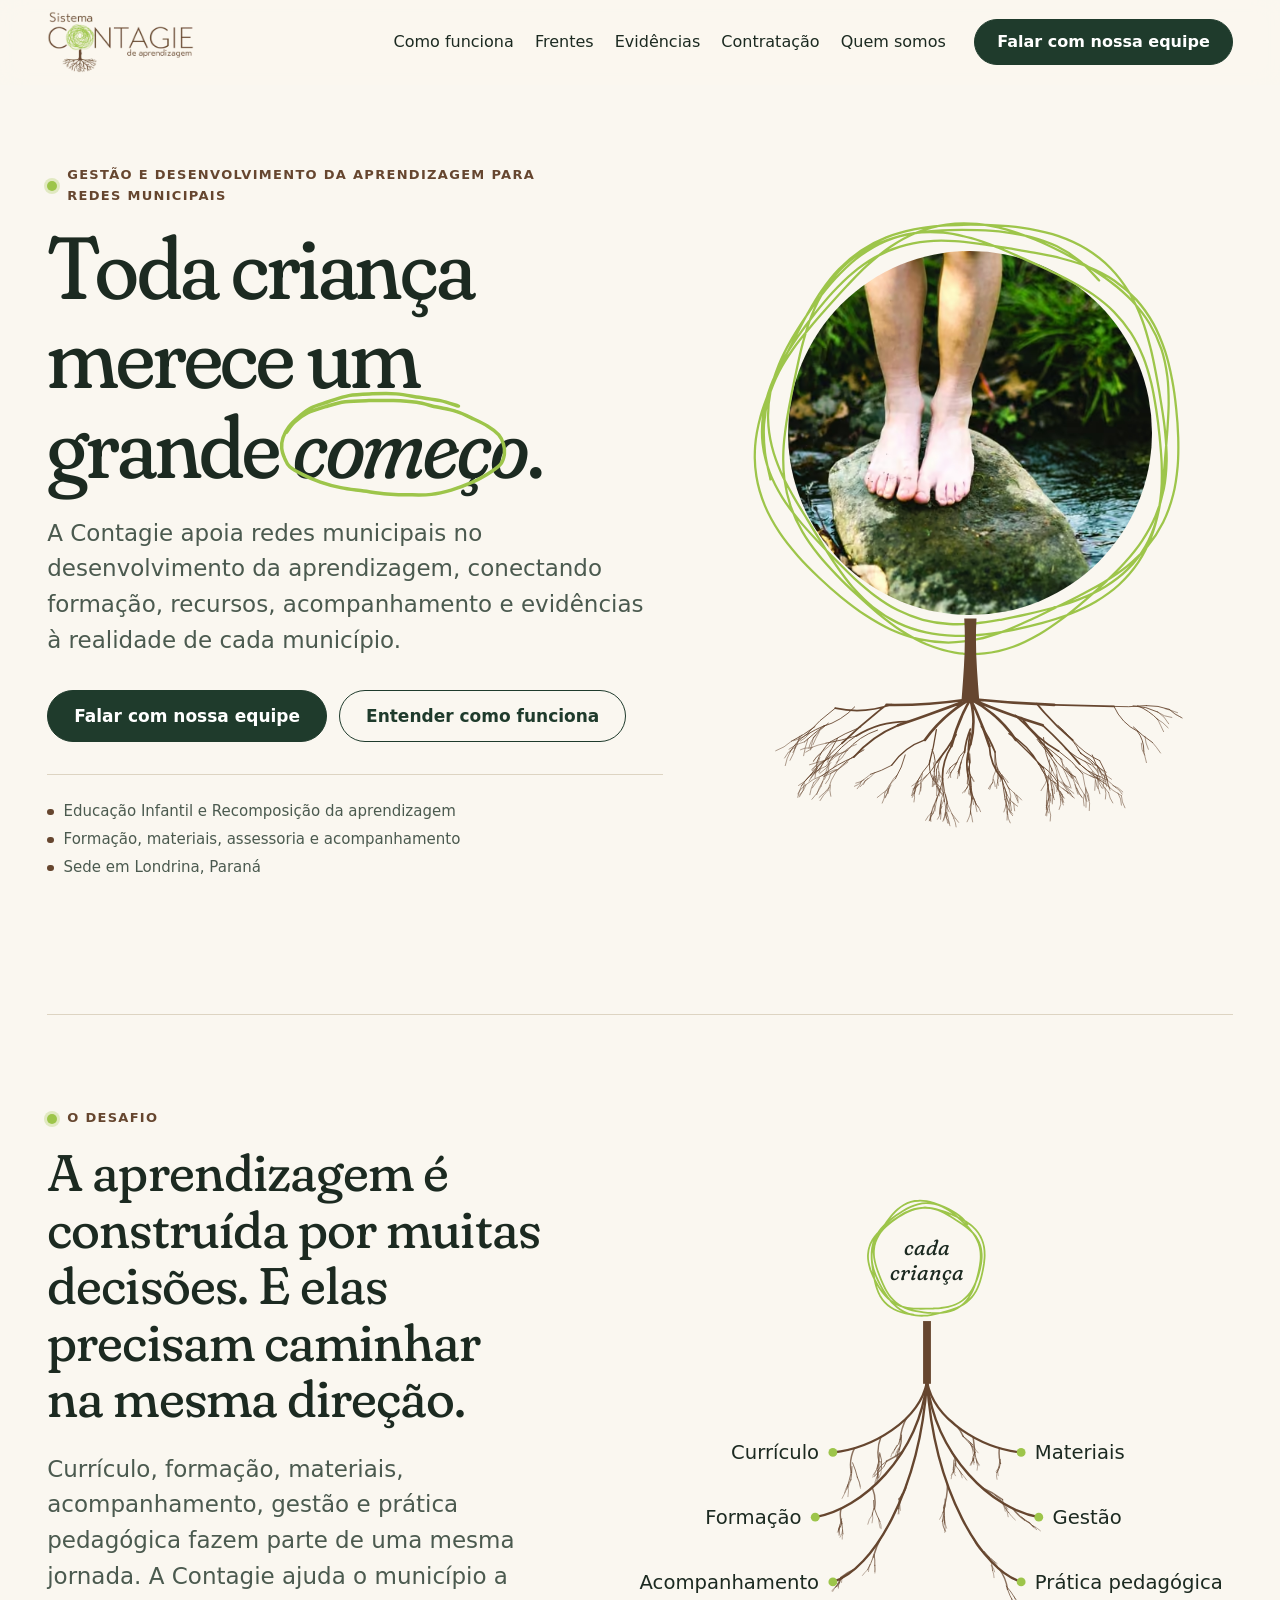
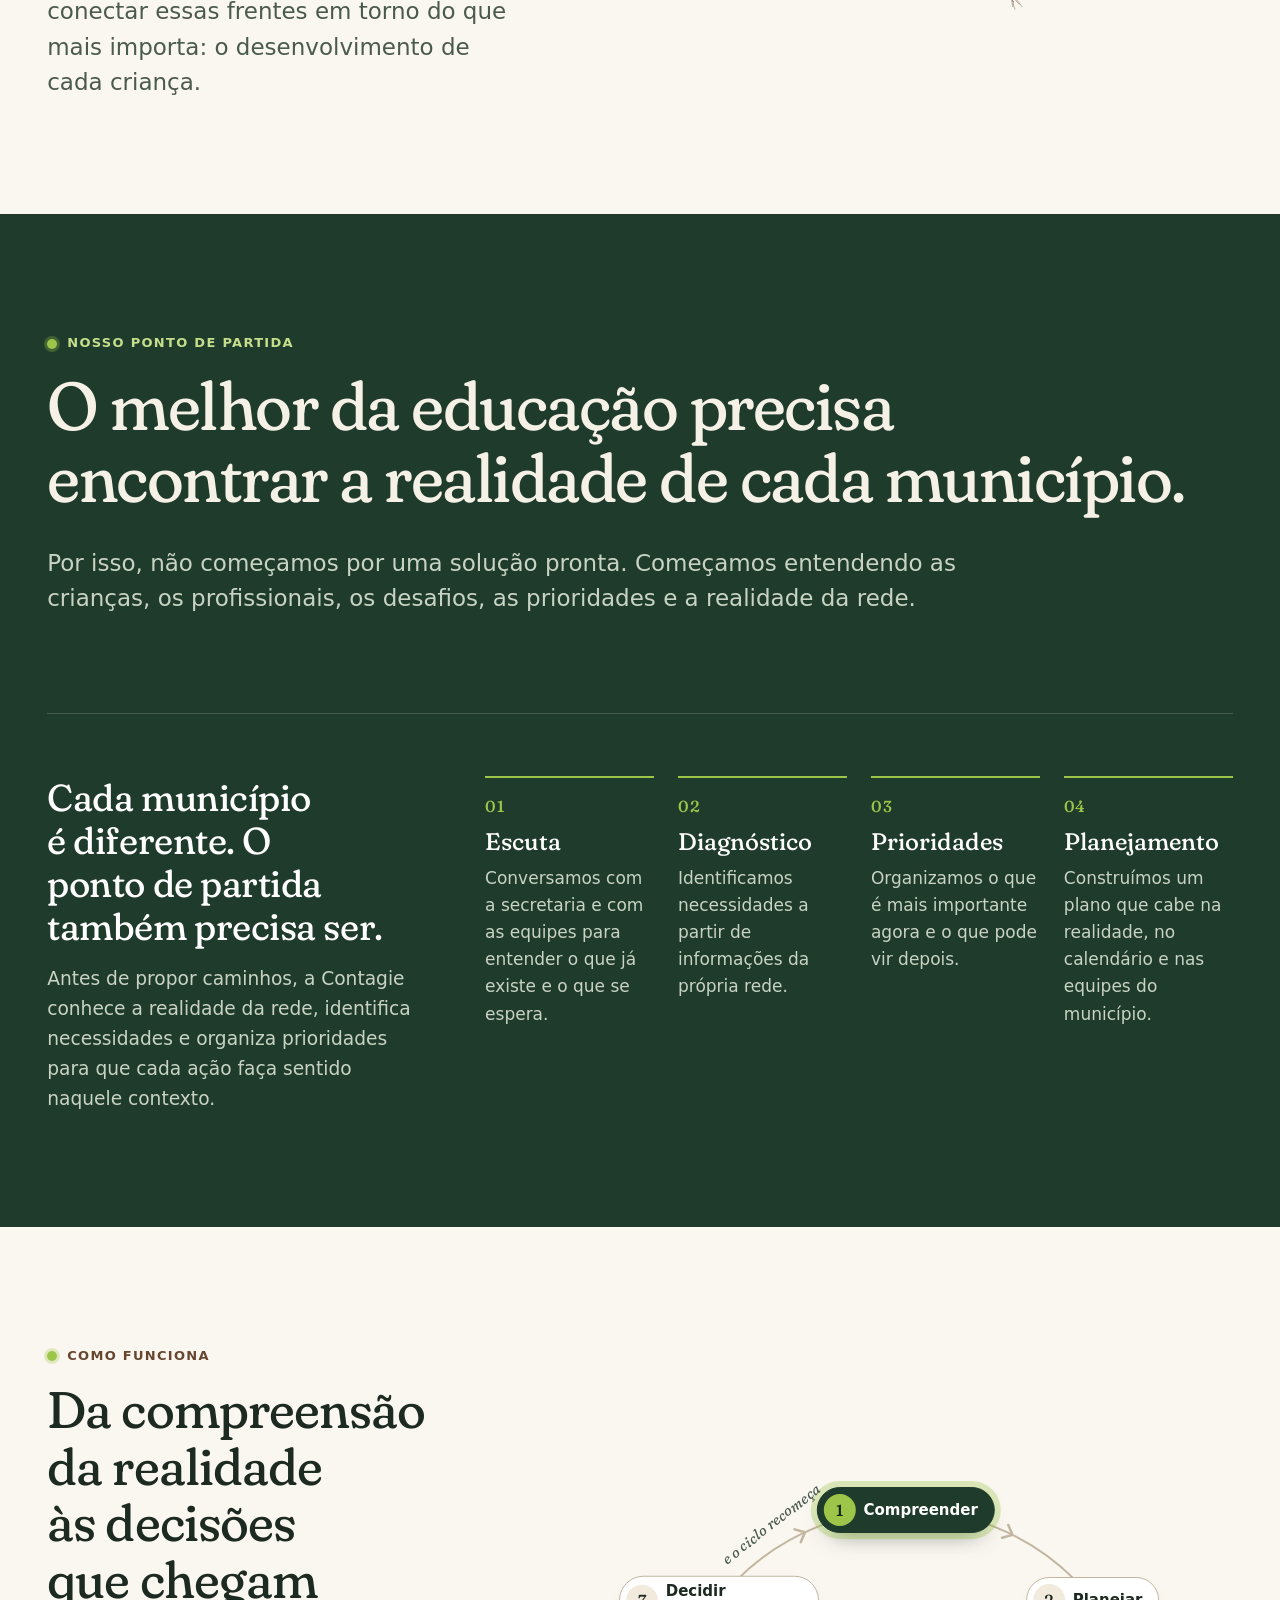
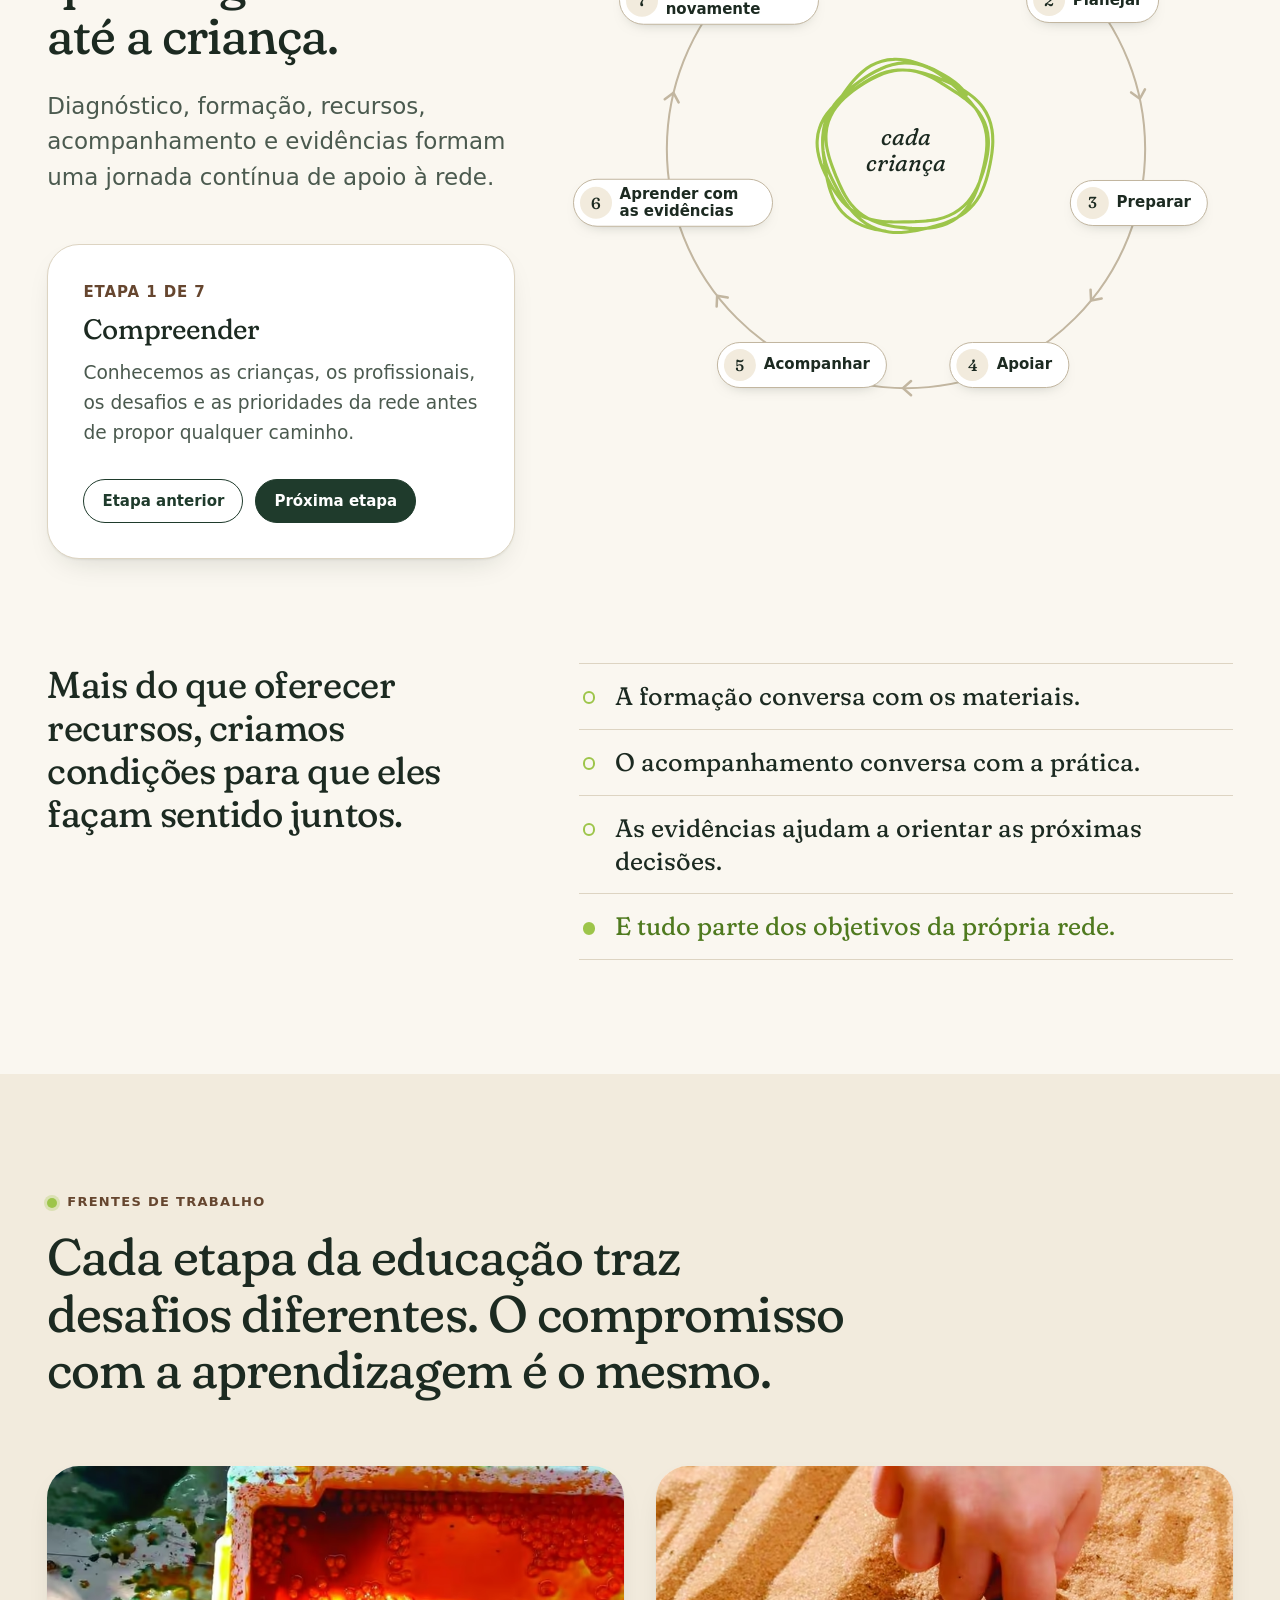
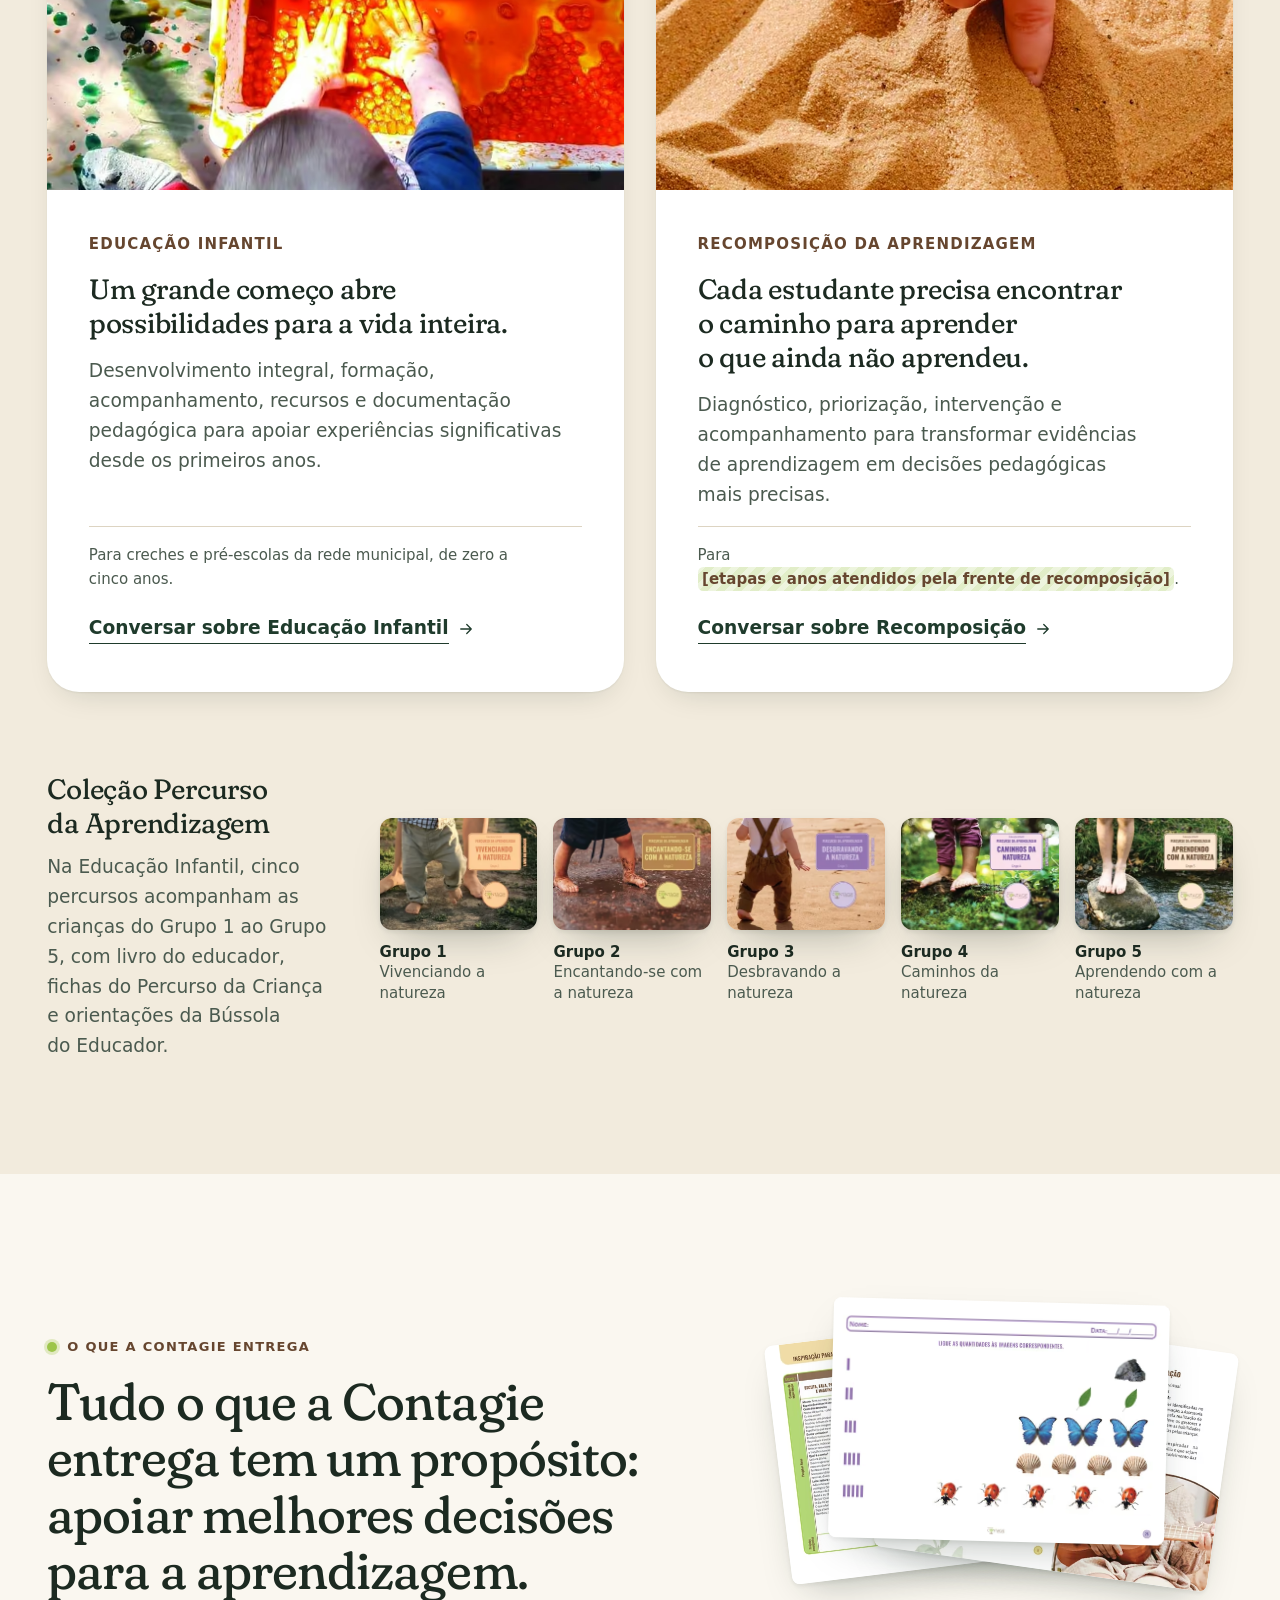
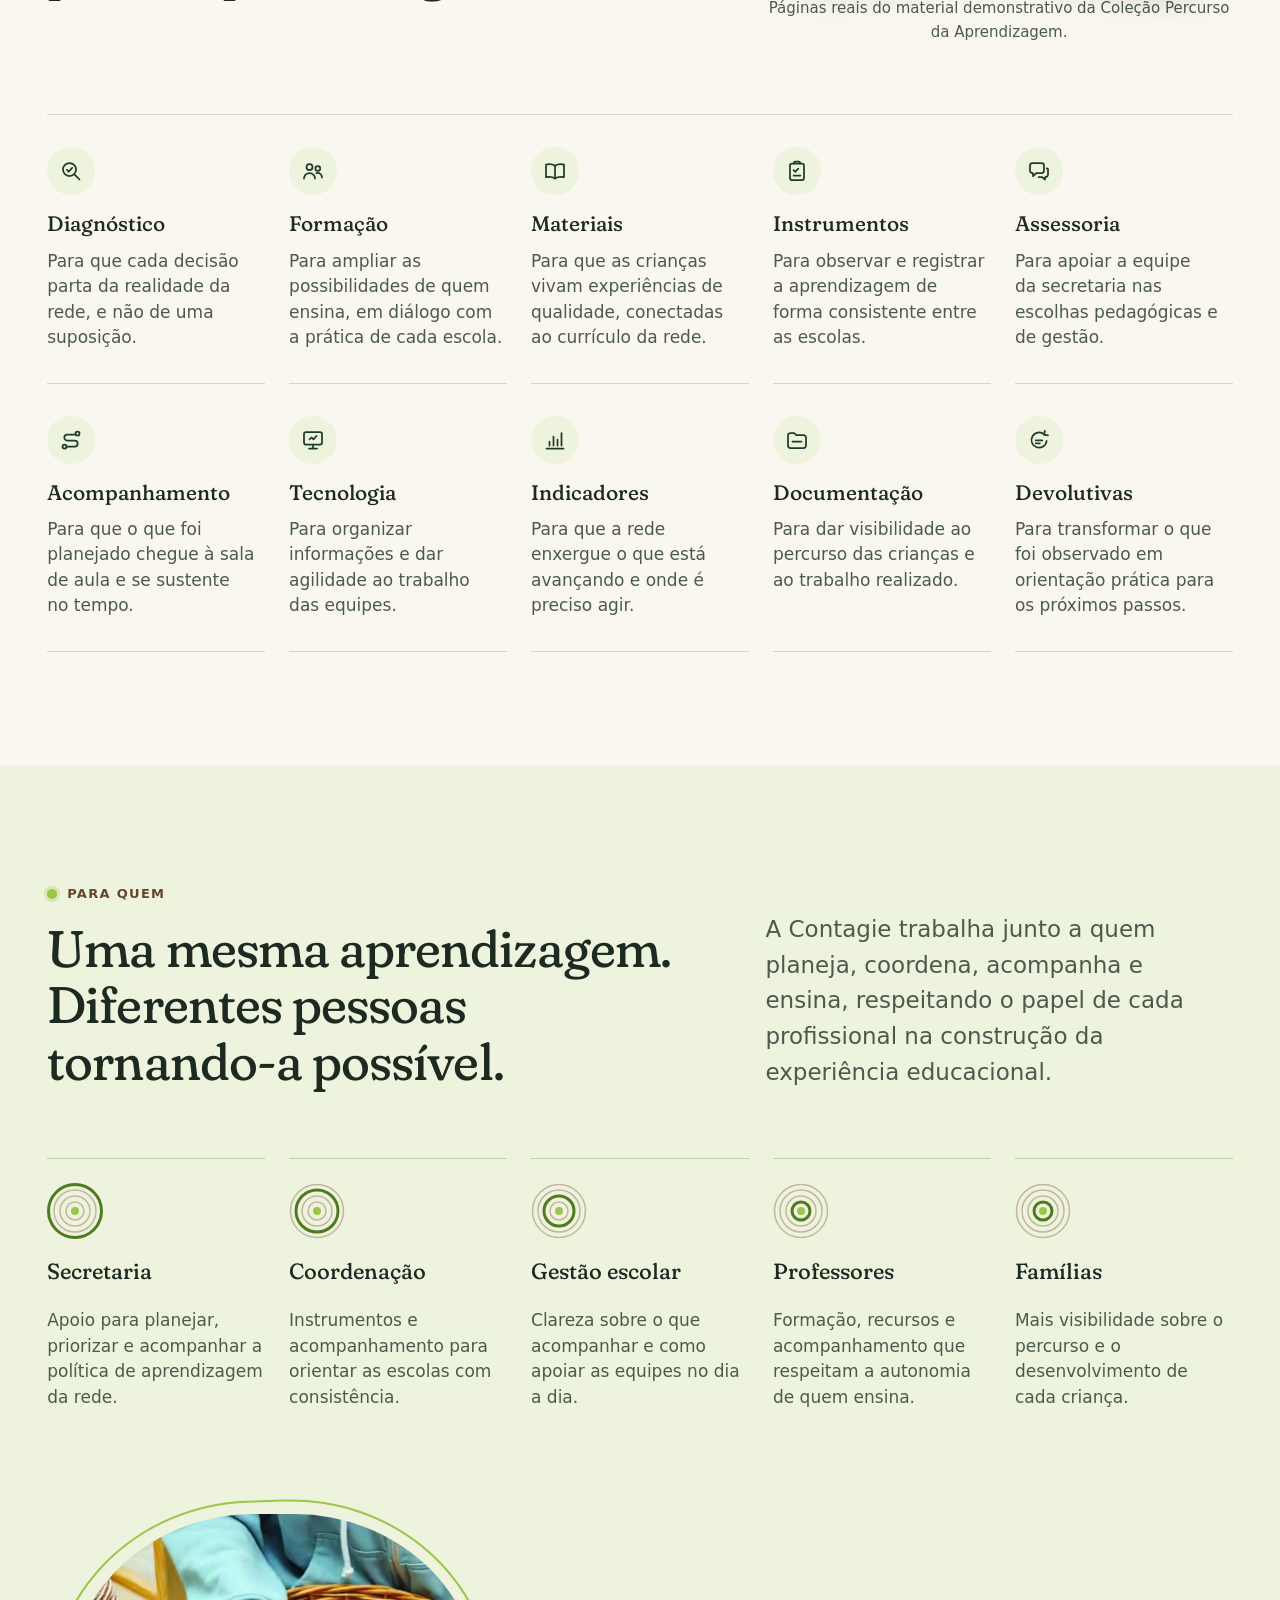
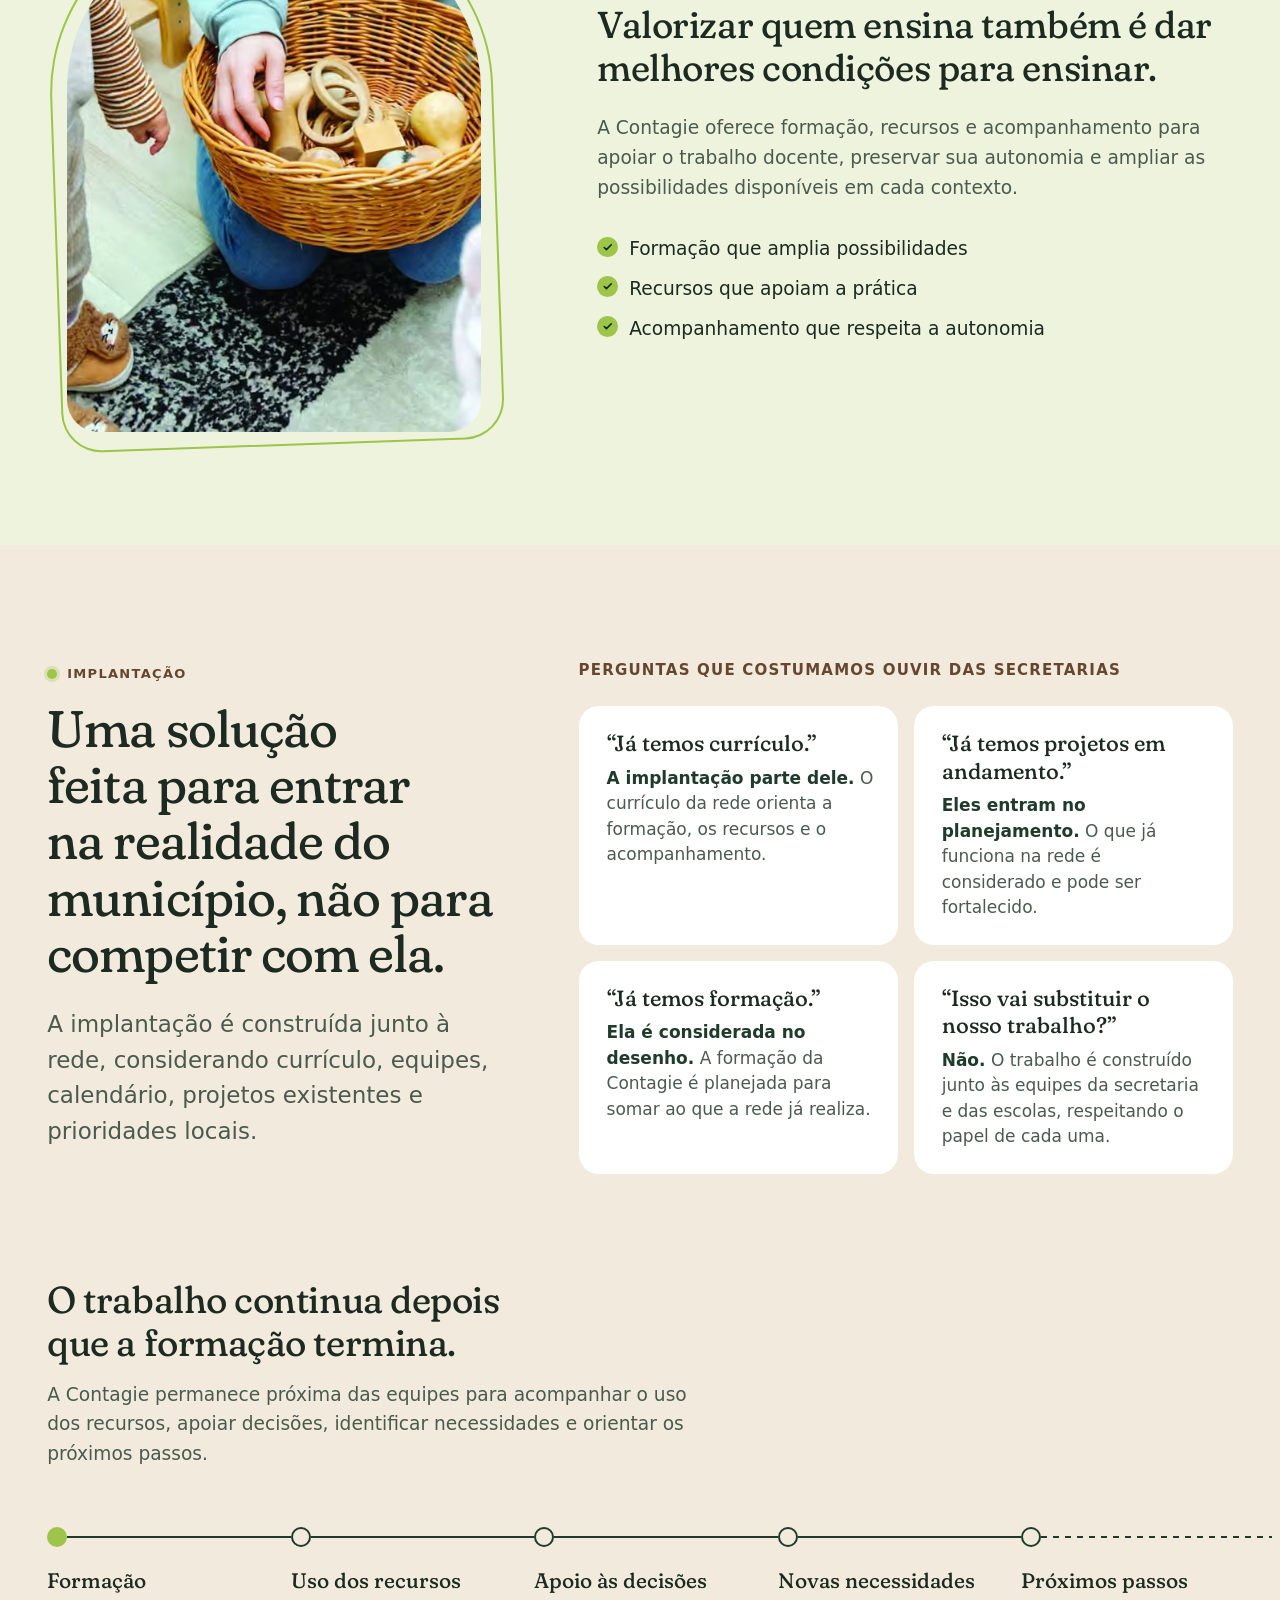
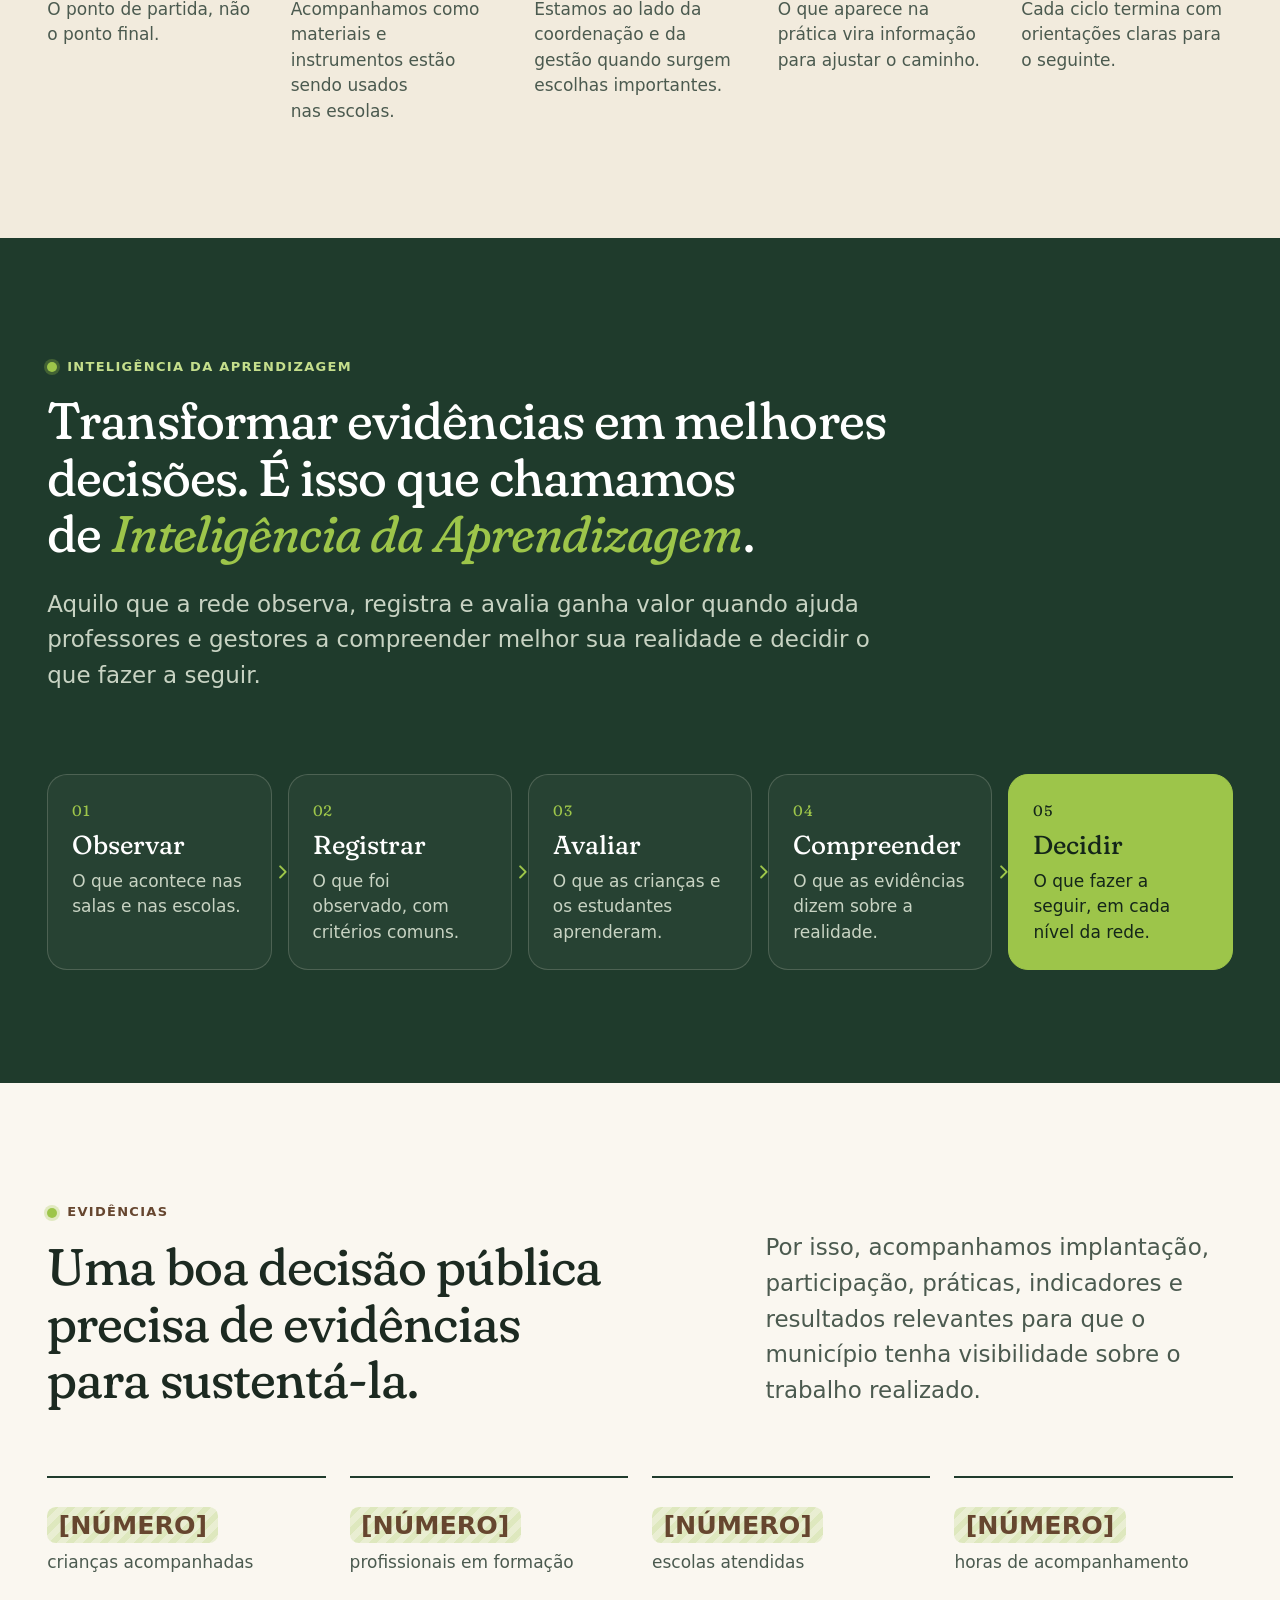
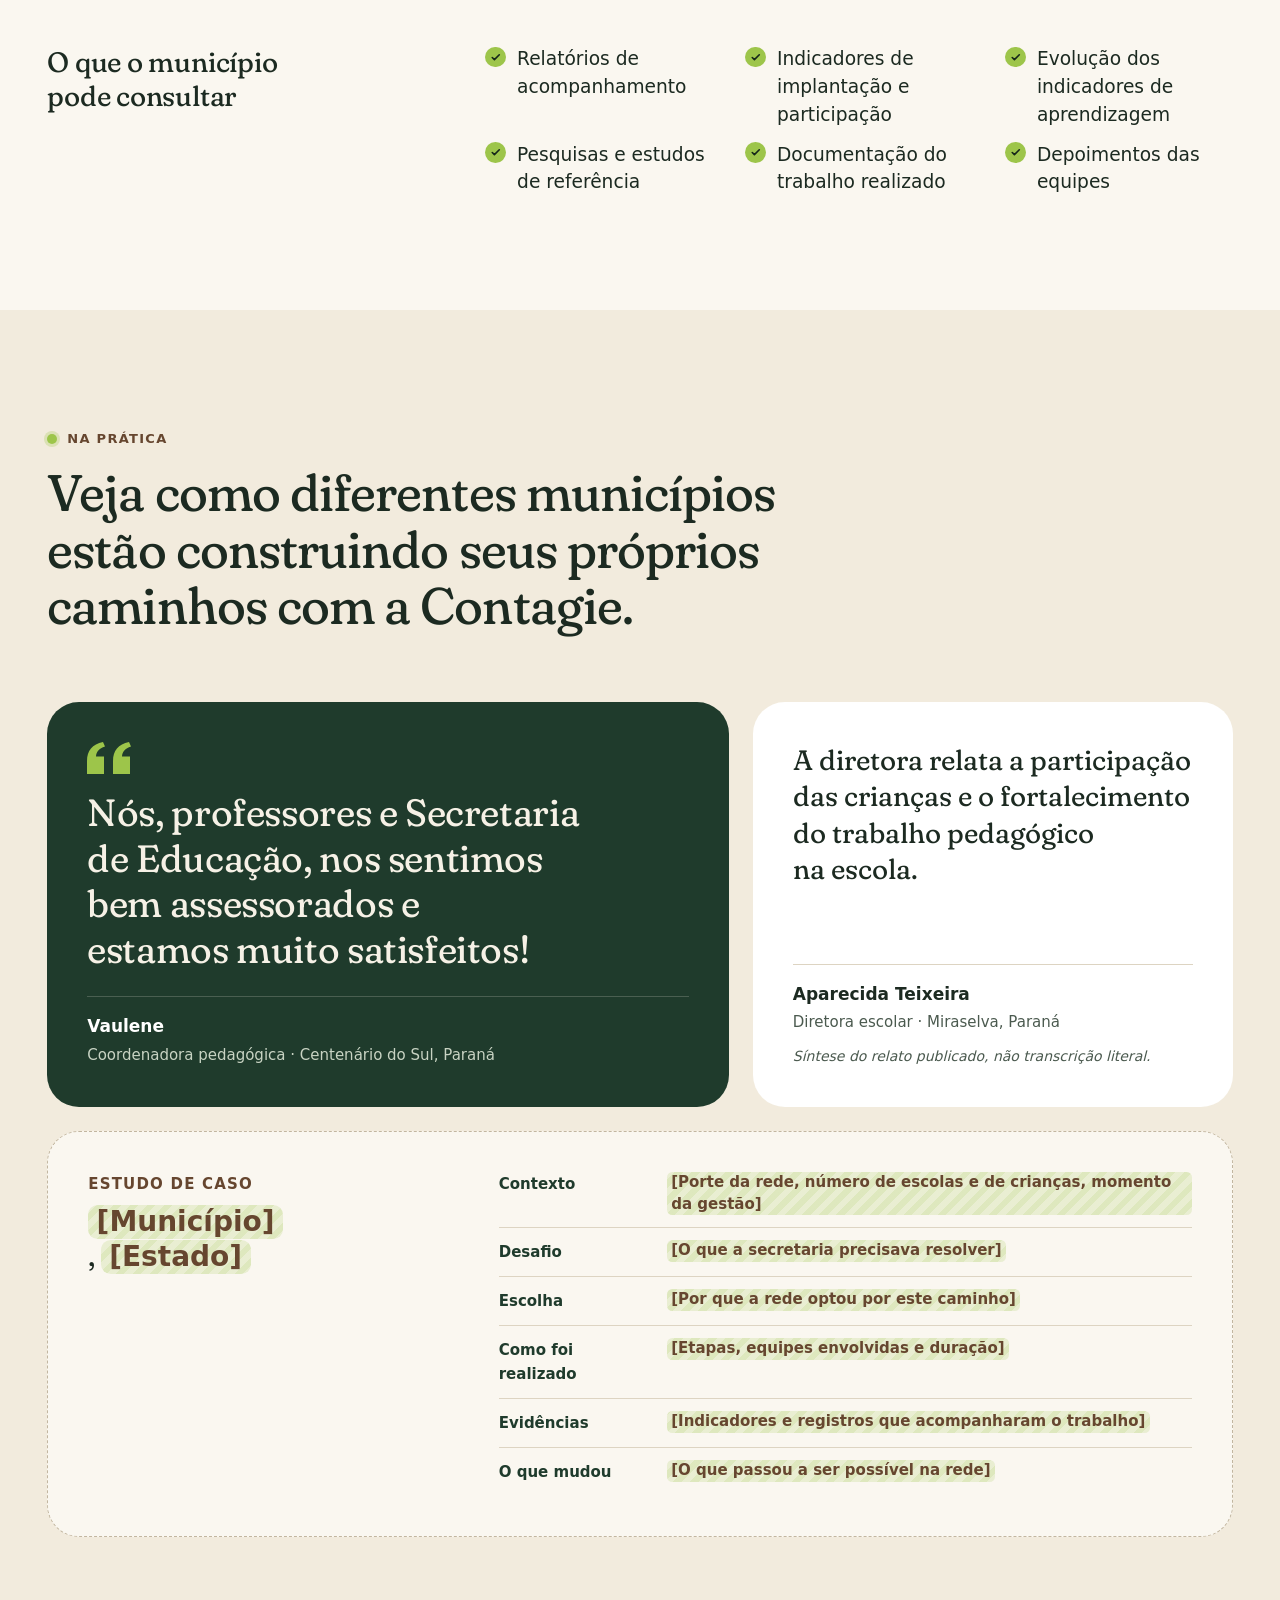
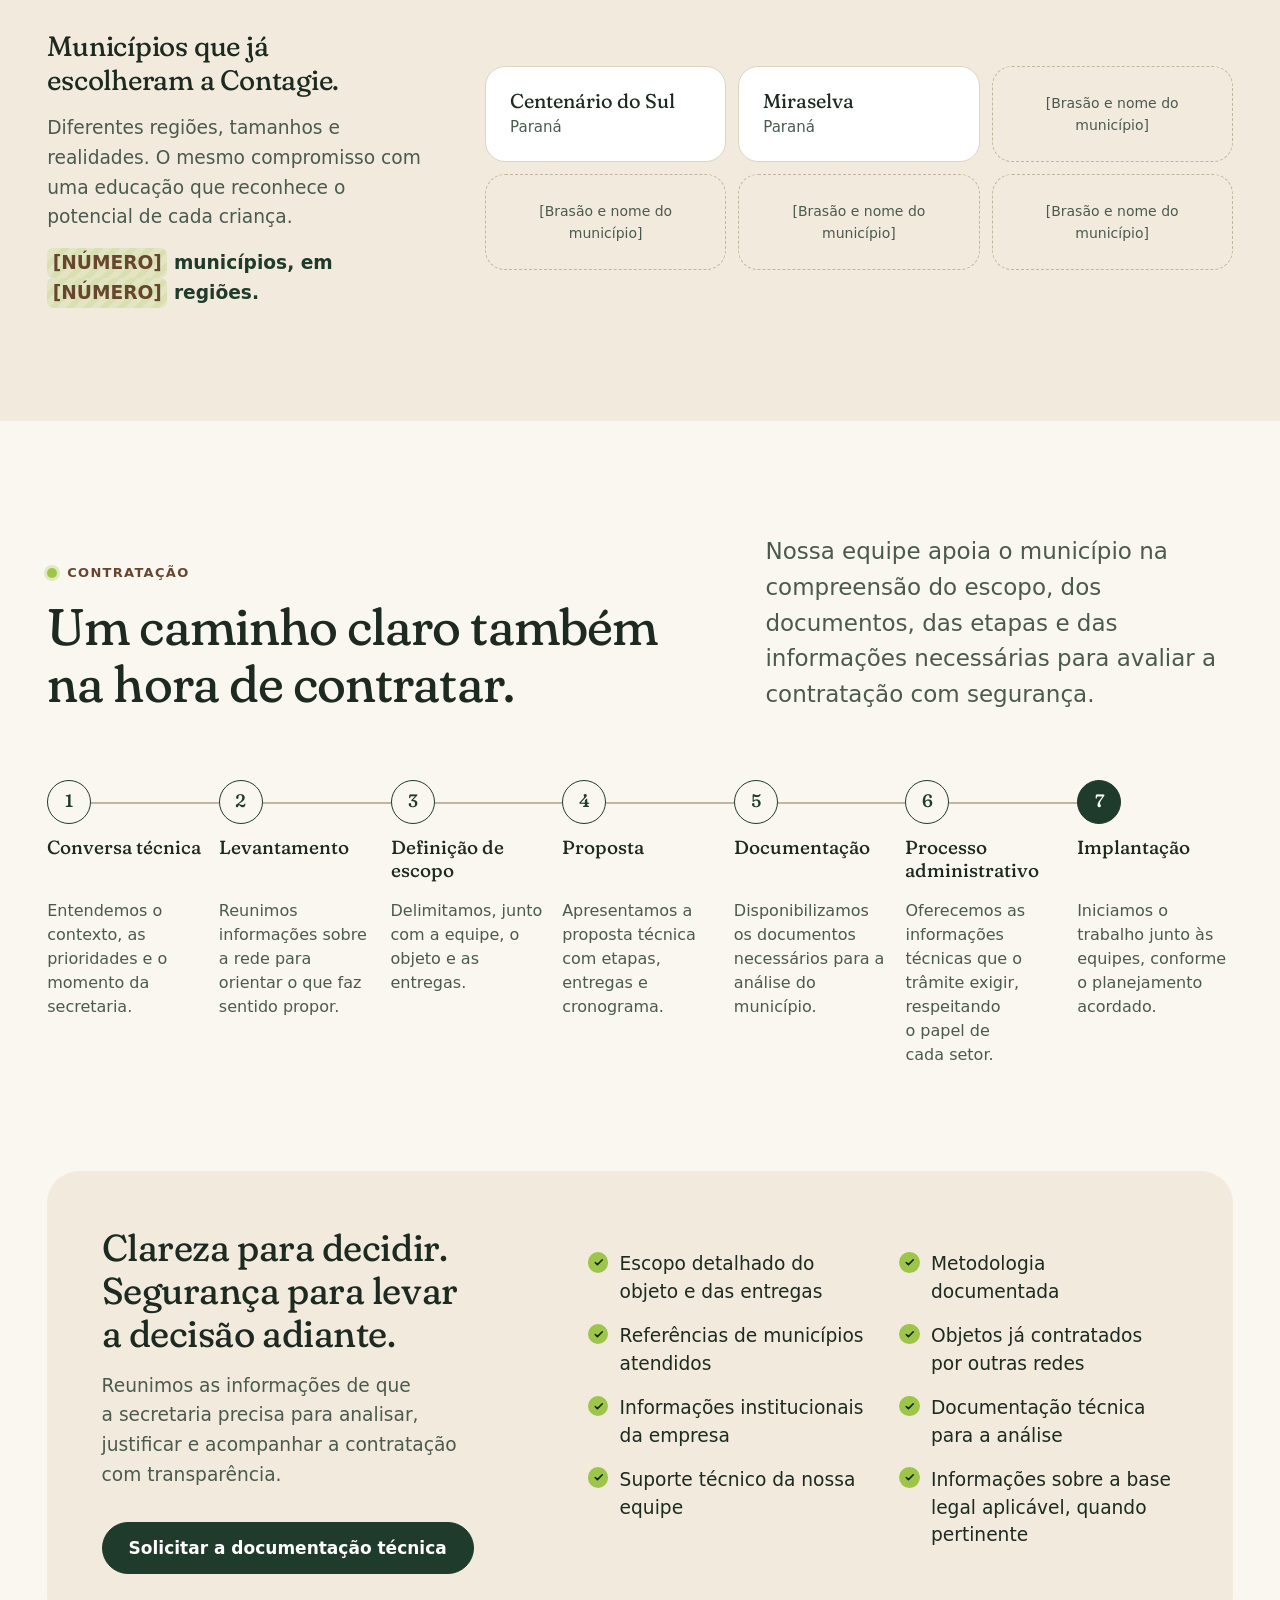
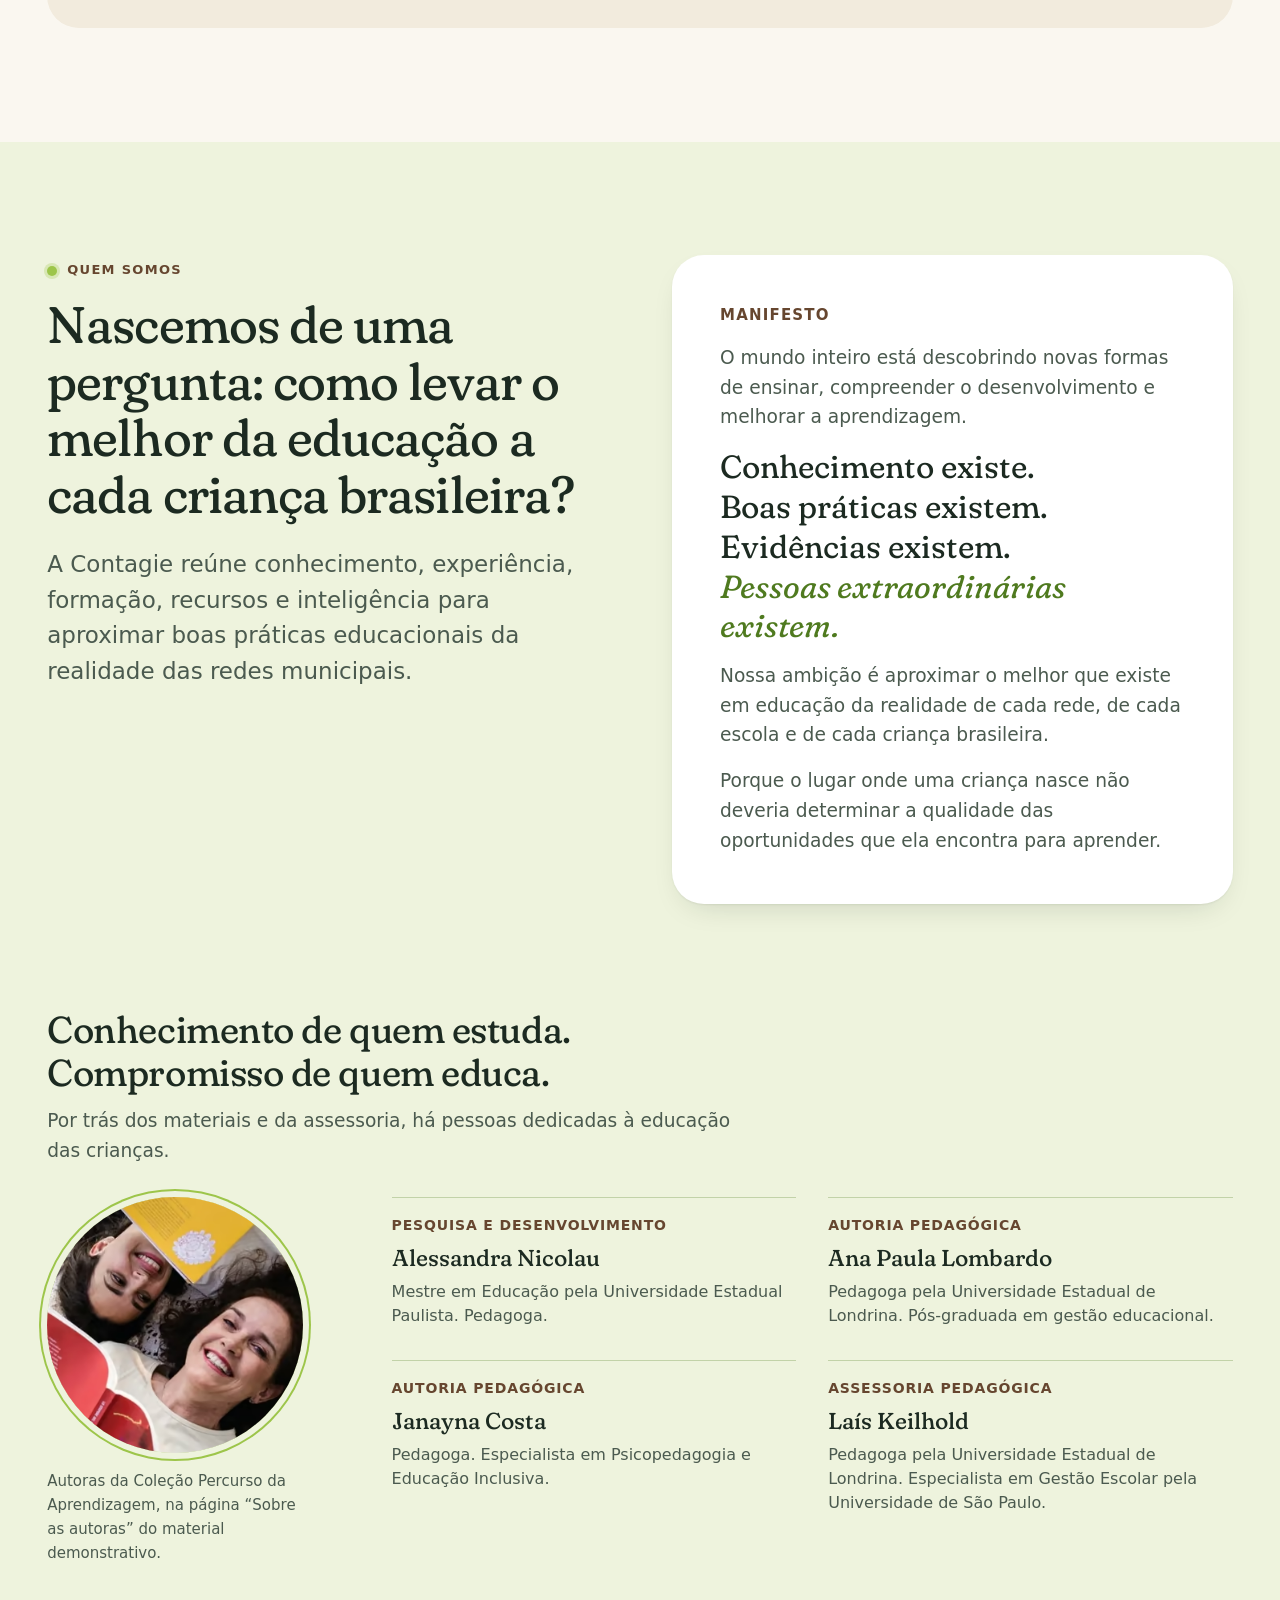
==== index.html @ 260ac73a "Criar versão redesenhada da página inicial da Contagie Nova versão da página inicial construída sobr" ====
<!DOCTYPE html>
<html lang="pt-BR">
<head>
<meta charset="utf-8">
<meta name="viewport" content="width=device-width, initial-scale=1">
<title>Contagie · Toda criança merece um grande começo</title>
<meta name="description" content="A Contagie apoia redes municipais no desenvolvimento da aprendizagem, conectando formação, recursos, acompanhamento e evidências à realidade de cada município.">
<!-- Versão de trabalho: remover a linha abaixo quando o site for publicado no endereço definitivo. -->
<meta name="robots" content="noindex, nofollow">
<meta name="theme-color" content="#1f3b2c">
<link rel="icon" href="favicon.svg" type="image/svg+xml">
<link rel="apple-touch-icon" href="assets/marca/icone-180.png">
<meta property="og:type" content="website">
<meta property="og:locale" content="pt_BR">
<meta property="og:site_name" content="Contagie">
<meta property="og:title" content="Toda criança merece um grande começo">
<meta property="og:description" content="Gestão e Desenvolvimento da Aprendizagem para Redes Municipais: formação, recursos, acompanhamento e evidências conectados à realidade de cada município.">
<!-- Na publicação definitiva, trocar pelo endereço completo da imagem (por exemplo, https://seu-dominio/assets/marca/compartilhamento.jpg) para aparecer no WhatsApp. -->
<meta property="og:image" content="assets/marca/compartilhamento.jpg">
<meta property="og:image:width" content="1200">
<meta property="og:image:height" content="630">
<meta property="og:image:alt" content="Logotipo do Sistema Contagie de Aprendizagem ao lado da frase Toda criança merece um grande começo.">
<link rel="preload" href="assets/fontes/fraunces-variavel.woff2" as="font" type="font/woff2" crossorigin>
<link rel="preload" href="assets/fontes/atkinson-hyperlegible-next-variavel.woff2" as="font" type="font/woff2" crossorigin>
<link rel="stylesheet" href="assets/css/estilo.css">
<script>document.documentElement.classList.add('js');setTimeout(function(){if(!window.contagiePronto){document.documentElement.classList.remove('js');}},3000);</script>
<script src="assets/js/principal.js" defer></script>
<script type="application/ld+json">
{
  "@context": "https://schema.org",
  "@type": "EducationalOrganization",
  "name": "Contagie",
  "alternateName": "Sistema Contagie de Aprendizagem",
  "description": "Gestão e Desenvolvimento da Aprendizagem para Redes Municipais.",
  "address": { "@type": "PostalAddress", "addressLocality": "Londrina", "addressRegion": "Paraná", "addressCountry": "BR" }
}
</script>
</head>
<body>

<!-- Ícones em traço, desenhados para esta página -->
<svg xmlns="http://www.w3.org/2000/svg" hidden>
  <symbol id="icone-diagnostico" viewBox="0 0 24 24"><circle cx="10.5" cy="10.5" r="6.5"/><path d="m15.4 15.4 5.1 5.1"/><path d="m7.9 10.8 1.8 1.8 3.5-3.7"/></symbol>
  <symbol id="icone-formacao" viewBox="0 0 24 24"><circle cx="8.5" cy="8" r="3"/><path d="M3 19.5a5.5 5.5 0 0 1 11 0"/><circle cx="16.8" cy="9.4" r="2.4"/><path d="M15.4 14.1a4.5 4.5 0 0 1 5.6 4.4"/></symbol>
  <symbol id="icone-materiais" viewBox="0 0 24 24"><path d="M12 6.8C9.6 5.2 6.4 4.8 3 5.6v12.6c3.4-.8 6.6-.4 9 1.2 2.4-1.6 5.6-2 9-1.2V5.6c-3.4-.8-6.6-.4-9 1.2z"/><path d="M12 6.8v12.6"/></symbol>
  <symbol id="icone-instrumentos" viewBox="0 0 24 24"><rect x="5" y="4.5" width="14" height="16.5" rx="2"/><path d="M9 4.5v-1a1 1 0 0 1 1-1h4a1 1 0 0 1 1 1v1"/><path d="m8.6 11.2 1.6 1.6 3.1-3.2"/><path d="M8.6 16.5h6.8"/></symbol>
  <symbol id="icone-assessoria" viewBox="0 0 24 24"><path d="M14.5 4h-9A2.5 2.5 0 0 0 3 6.5v5A2.5 2.5 0 0 0 5.5 14H6v3.2L9.6 14h4.9a2.5 2.5 0 0 0 2.5-2.5v-5A2.5 2.5 0 0 0 14.5 4z"/><path d="M19.8 9.4h.2a1 1 0 0 1 1 1v5.1a2.5 2.5 0 0 1-2.5 2.5H18v2.6L14.8 18H11.5"/></symbol>
  <symbol id="icone-acompanhamento" viewBox="0 0 24 24"><circle cx="5.5" cy="18.5" r="2"/><circle cx="18.5" cy="5.5" r="2"/><path d="M7.5 18.5h8.2a3 3 0 0 0 0-6H8.3a3 3 0 0 1 0-6h8.2"/></symbol>
  <symbol id="icone-tecnologia" viewBox="0 0 24 24"><rect x="3" y="4" width="18" height="12.5" rx="2"/><path d="M8 20.5h8M12 16.5v4"/><path d="m8.5 11.5 2-2 2 1.8 3-3.3"/></symbol>
  <symbol id="icone-indicadores" viewBox="0 0 24 24"><path d="M3.5 20.5h17"/><path d="M6.5 17.5v-4M10.5 17.5v-9M14.5 17.5v-6M18.5 17.5V5"/></symbol>
  <symbol id="icone-documentacao" viewBox="0 0 24 24"><path d="M3 7.5A2.5 2.5 0 0 1 5.5 5h3.7l2 2.2h7.3A2.5 2.5 0 0 1 21 9.7v7.8a2.5 2.5 0 0 1-2.5 2.5h-13A2.5 2.5 0 0 1 3 17.5z"/><path d="M7.5 13.5h9"/></symbol>
  <symbol id="icone-devolutivas" viewBox="0 0 24 24"><path d="M19.6 13a7.6 7.6 0 1 1-2.4-6.5"/><path d="m17.8 2.9-.6 3.8 3.8.6"/><path d="M8.8 12.4h6.4M8.8 15.3h4"/></symbol>
  <symbol id="icone-seta" viewBox="0 0 24 24"><path d="M5 12h14M13 6l6 6-6 6"/></symbol>
</svg>

<a class="pular" href="#conteudo">Pular para o conteúdo principal</a>

<header class="cabecalho" data-cabecalho>
  <div class="recipiente cabecalho__interno">
    <a class="marca" href="#inicio">
      <img class="marca__logotipo" src="assets/marca/contagie-logotipo.webp" width="360" height="152" alt="Sistema Contagie de Aprendizagem, voltar ao início">
    </a>
    <button class="menu-botao" type="button" aria-expanded="false" aria-controls="navegacao" data-menu-botao>
      <span class="menu-botao__icone" aria-hidden="true"></span>
      <span class="menu-botao__texto">Menu</span>
    </button>
    <nav class="navegacao" id="navegacao" aria-label="Principal" data-navegacao>
      <ul role="list">
        <li><a href="#como-funciona">Como funciona</a></li>
        <li><a href="#frentes">Frentes</a></li>
        <li><a href="#evidencias">Evidências</a></li>
        <li><a href="#contratacao">Contratação</a></li>
        <li><a href="#quem-somos">Quem somos</a></li>
      </ul>
      <a class="botao botao--primario navegacao__chamada" href="#contato">Falar com nossa equipe</a>
    </nav>
  </div>
</header>

<main id="conteudo" tabindex="-1">

  <!-- 1. Abertura -->
  <section class="abertura" id="inicio" aria-labelledby="titulo-abertura">
    <div class="recipiente abertura__grade">
      <div class="abertura__texto">
        <p class="sobretitulo">Gestão e Desenvolvimento da Aprendizagem para Redes Municipais</p>
        <h1 class="titulo-abertura" id="titulo-abertura" data-desenho>Toda criança merece um grande <span class="rabiscado">começo<svg viewBox="0 0 200 80" preserveAspectRatio="none" aria-hidden="true" focusable="false"><path class="desenhar" style="--duracao: 1300ms; --espera: 600ms" vector-effect="non-scaling-stroke" d="M12.3 28.8C13.5 27.6 16.4 23.8 19.4 21.6C22.4 19.3 25.9 17.1 30.3 15.3C34.7 13.5 40.4 12.2 45.8 10.9C51.2 9.6 56.5 8.2 62.7 7.5C68.9 6.8 76.2 6.8 83 6.7C89.9 6.6 97.1 6.5 103.9 6.7C110.6 6.9 117.4 7.2 123.7 7.9C129.9 8.7 135.5 10.2 141.2 11.2C146.8 12.2 152.2 12.8 157.4 14.2C162.7 15.5 167.9 17.7 172.5 19.5C177.1 21.2 181.3 22.8 184.9 24.7C188.5 26.5 191.8 28.5 194 30.5C196.2 32.6 197.2 34.7 198 37C198.8 39.2 199.2 41.6 198.8 44C198.3 46.4 197.8 49 195.2 51.3C192.7 53.7 187.7 56.2 183.5 58.3C179.3 60.4 175.1 62.3 170 64C165 65.8 159 67.6 153.3 69C147.7 70.3 142.3 71.4 136.3 72C130.4 72.6 124.2 72.4 117.8 72.3C111.5 72.3 104.9 72.1 98.3 71.7C91.8 71.3 85.1 70.4 78.5 69.7C71.9 68.9 65 68.4 58.8 67.3C52.6 66.3 46.8 64.9 41.4 63.4C36 61.8 30.7 60 26.4 58.2C22 56.5 17.9 54.8 15.2 52.8C12.6 50.9 11.9 48.8 10.7 46.6C9.6 44.4 8.5 42.1 8.3 39.7C8.1 37.4 8.4 35 9.4 32.6C10.4 30.1 12 27.4 14.4 24.9C16.7 22.5 20 20 23.2 17.8C26.3 15.7 29.1 13.5 33.2 11.8C37.4 10.1 42.7 9 48.1 7.5C53.6 6.1 59.4 4.2 65.7 3.2C71.9 2.3 78.9 2.2 85.6 2C92.4 1.8 99.5 1.6 106.2 2C112.9 2.4 119.5 3.6 125.8 4.4C132.1 5.2 138.4 5.7 144 6.7C149.6 7.7 156.9 9.9 159.5 10.5"/></svg></span>.</h1>
        <p class="texto-destaque">A Contagie apoia redes municipais no desenvolvimento da aprendizagem, conectando formação, recursos, acompanhamento e evidências à realidade de cada município.</p>
        <div class="acoes">
          <a class="botao botao--primario" href="#contato">Falar com nossa equipe</a>
          <a class="botao botao--secundario" href="#como-funciona">Entender como funciona</a>
        </div>
        <ul class="abertura__fatos" role="list">
          <li>Educação Infantil e Recomposição da aprendizagem</li>
          <li>Formação, materiais, assessoria e acompanhamento</li>
          <li>Sede em Londrina, Paraná</li>
        </ul>
      </div>

      <figure class="arvore" data-desenho>
        <picture class="arvore__copa">
          <source type="image/avif" srcset="assets/imagens/abertura-pedra-no-riacho-480.avif 480w, assets/imagens/abertura-pedra-no-riacho-720.avif 720w, assets/imagens/abertura-pedra-no-riacho-1000.avif 1000w" sizes="(min-width: 64rem) 25rem, 62vw">
          <source type="image/webp" srcset="assets/imagens/abertura-pedra-no-riacho-480.webp 480w, assets/imagens/abertura-pedra-no-riacho-720.webp 720w, assets/imagens/abertura-pedra-no-riacho-1000.webp 1000w" sizes="(min-width: 64rem) 25rem, 62vw">
          <img src="assets/imagens/abertura-pedra-no-riacho-720.webp" width="720" height="720" alt="Pés descalços de uma criança equilibrados sobre uma pedra no meio de um riacho." fetchpriority="high" decoding="async">
        </picture>
        <svg class="arvore__desenho" viewBox="0 0 600 700" aria-hidden="true" focusable="false">
          <path class="arvore__rabisco desenhar" style="--duracao: 2200ms; --espera: 150ms" d="M71.4 314.9C70.4 309.8 66.5 294.6 65.2 284.2C64 273.8 63.4 263.1 64 252.6C64.7 242.2 66.5 231.5 69.3 221.3C72.2 211.2 76.4 201.2 81.2 191.7C85.9 182.3 91.9 173.4 97.9 164.9C103.9 156.3 110.7 148.3 117.3 140.4C123.9 132.4 130.7 124.8 137.6 117C144.5 109.2 151.4 101.4 158.7 93.7C166.1 85.9 173.5 77.8 181.7 70.4C190 63 198.7 55.4 208.2 49.1C217.8 42.8 228.1 36.9 238.8 32.6C249.5 28.3 261.1 25.1 272.6 23.5C284 21.8 296 21.7 307.5 22.7C319 23.6 330.5 26.2 341.6 29.2C352.6 32.1 363.3 36.3 373.7 40.6C384.1 44.8 394.1 49.7 403.9 54.7C413.8 59.7 423.4 64.9 432.7 70.6C442.1 76.3 451.4 82.2 460.1 88.9C468.8 95.5 477.3 102.7 484.8 110.6C492.2 118.6 499.2 127.3 504.8 136.6C510.4 145.8 515 155.9 518.4 166C521.8 176.2 523.8 186.9 525.2 197.4C526.6 207.8 526.7 218.4 526.7 228.6C526.6 238.9 525.8 248.9 525.2 258.9C524.5 268.9 523.7 278.6 522.8 288.5C522 298.5 521.3 308.4 520.1 318.5C518.9 328.6 517.8 339.1 515.6 349.4C513.4 359.7 510.8 370.4 506.8 380.5C502.9 390.5 498 400.7 491.9 409.8C485.8 418.9 478.3 427.5 470.2 435C462.1 442.5 452.7 449 443.2 454.7C433.7 460.3 423.3 464.9 413 469C402.7 473 392.1 476.2 381.4 479.2C370.8 482.1 360.1 484.6 349.3 486.8C338.5 488.9 327.6 490.8 316.5 492C305.4 493.2 294.1 494.1 282.9 493.7C271.7 493.3 260.2 492.3 249.2 489.8C238.2 487.4 227.2 483.7 217.1 478.9C207 474 197.3 467.7 188.6 460.8C179.9 453.9 172.1 445.7 164.9 437.6C157.7 429.4 151.5 420.4 145.5 411.8C139.5 403.2 134.3 394.4 128.9 385.8C123.5 377.2 118.4 368.8 113.2 360.2C107.9 351.6 102.6 343.2 97.6 334.3C92.7 325.4 87.5 316.4 83.4 306.8C79.3 297.3 75.4 287.3 73 277.1C70.5 266.9 68.9 256.2 68.7 245.7C68.4 235.2 69.5 224.4 71.5 214.1C73.6 203.8 77 193.7 80.9 184C84.8 174.3 89.7 165 94.8 155.9C99.9 146.8 105.5 138.1 111.3 129.5C117.1 120.9 123.2 112.4 129.7 104.2C136.2 95.9 143 87.6 150.6 80C158.1 72.4 166.2 64.8 175.1 58.5C183.9 52.2 193.6 46.4 203.7 42.2C213.8 38 224.8 34.9 235.6 33.3C246.5 31.7 257.9 31.8 268.8 32.7C279.7 33.7 290.7 36.3 301.1 39.1C311.5 41.9 321.5 45.9 331.3 49.7C341 53.5 350.3 57.8 359.5 61.9C368.8 66 377.7 70.1 386.8 74.4C395.8 78.7 404.9 82.8 413.8 87.7C422.7 92.5 431.8 97.5 440.1 103.4C448.5 109.4 456.8 115.9 464.1 123.3C471.3 130.7 478 138.9 483.7 147.6C489.3 156.3 493.9 165.9 497.8 175.5C501.6 185 504.4 195.1 506.9 205.1C509.3 215.1 510.9 225.2 512.5 235.2C514.1 245.3 515.3 255.4 516.3 265.6C517.3 275.8 518.3 286.2 518.7 296.7C519 307.2 519.2 318 518.2 328.7C517.2 339.5 515.7 350.5 512.7 361C509.7 371.4 505.5 382 500.1 391.4C494.7 400.8 487.7 409.8 480 417.5C472.4 425.2 463.3 431.9 454.1 437.6C444.9 443.3 434.8 447.8 424.9 451.8C415 455.8 404.8 458.7 394.9 461.6C385 464.4 375.2 466.7 365.4 469C355.6 471.2 345.9 473.3 336.1 475.1C326.2 476.8 316.4 478.6 306.4 479.4C296.3 480.3 286.1 480.9 275.9 480.2C265.8 479.5 255.5 478 245.6 475.4C235.8 472.7 226 468.9 216.8 464.3C207.7 459.8 199 454 190.8 447.9C182.6 441.9 175 435 167.5 428.3C160.1 421.5 153.2 414.3 146.1 407.2C139 400 132.1 392.8 125.1 385.3C118.2 377.8 111.1 370.3 104.4 362C97.7 353.8 90.9 345.2 85.2 336C79.5 326.7 74.1 316.7 70.3 306.3C66.5 296 63.6 284.8 62.4 273.8C61.2 262.8 61.6 251.2 63.1 240.2C64.7 229.3 67.9 218.2 71.7 207.9C75.5 197.5 80.7 187.6 86 178C91.2 168.5 97.3 159.6 103.3 150.8C109.3 142 115.5 133.7 122 125.4C128.5 117.2 135 109.1 142.1 101.4C149.2 93.8 156.5 86.2 164.6 79.5C172.7 72.8 181.3 66.4 190.5 61.2C199.7 56.1 209.6 51.7 219.7 48.7C229.7 45.6 240.4 43.7 250.8 42.7C261.3 41.6 271.9 41.9 282.2 42.4C292.6 42.9 302.8 44.4 312.8 45.8C322.9 47.2 332.7 48.9 342.6 50.5C352.6 52.2 362.4 53.7 372.6 55.6C382.7 57.6 393 59.3 403.4 62C413.7 64.7 424.4 67.6 434.6 71.9C444.7 76.1 455 81.2 464.3 87.4C473.5 93.7 482.3 101.3 489.9 109.6C497.4 117.9 504 127.5 509.5 137.4C514.9 147.2 519.1 158 522.7 168.6C526.2 179.3 528.6 190.3 530.7 201.2C532.8 212.1 534.2 223 535.3 234C536.5 244.9 537.3 255.7 537.6 266.7C537.9 277.6 537.9 288.7 537 299.6C536 310.6 534.6 321.8 531.8 332.5C529.1 343.1 525.4 353.9 520.4 363.8C515.5 373.6 509.3 383.2 502.3 391.7C495.3 400.2 487 407.8 478.6 414.7C470.1 421.7 460.8 427.5 451.7 433.1C442.6 438.6 433.2 443.3 424 448.1C414.8 452.9 405.8 457.3 396.6 461.8C387.4 466.3 378.4 471 368.9 475.3C359.4 479.7 349.8 484.3 339.7 488C329.6 491.7 319.1 495.4 308.3 497.6C297.4 499.8 286.1 501.4 274.9 501.4C263.7 501.4 252.1 500.1 241.1 497.6C230.2 495.1 219.2 491.1 208.9 486.5C198.6 481.8 188.7 475.8 179.3 469.7C169.8 463.5 160.9 456.5 152.1 449.4C143.4 442.3 135 434.8 126.8 427C118.6 419.2 110.5 411.3 103 402.7C95.5 394.1 88 385.1 81.7 375.5C75.3 365.8 69.4 355.6 65 344.9C60.6 334.2 57.1 322.7 55.3 311.3C53.4 300 53.1 288.1 53.9 276.7C54.7 265.2 57.1 253.8 60 242.9C62.9 232 67.1 221.5 71.2 211.4C75.3 201.3 80.1 191.8 84.7 182.3C89.2 172.8 93.9 163.7 98.6 154.4C103.3 145.2 107.9 136 113 126.9C118.2 117.8 123.3 108.5 129.5 99.7C135.6 91 142.2 82.2 149.8 74.5C157.3 66.8 165.7 59.5 174.8 53.4C183.8 47.3 193.7 42.2 203.9 38.2C214 34.1 224.8 31.3 235.5 29.1C246.1 26.8 257.1 25.7 267.9 24.8C278.8 24 289.7 23.8 300.6 23.7C311.5 23.7 322.5 24 333.6 24.8C344.7 25.5 356 26.5 367.2 28.5C378.4 30.5 389.9 32.9 400.9 36.7C411.8 40.5 422.8 45.3 432.7 51.5C442.6 57.6 452.2 65.1 460.3 73.4C468.5 81.8 475.7 91.5 481.8 101.5C487.8 111.5 492.5 122.5 496.6 133.2C500.7 143.9 503.5 155.1 506.3 165.9C509 176.7 510.9 187.4 513 198.1C515 208.7 516.8 219 518.4 229.6C520.1 240.1 521.8 250.5 522.7 261.2C523.7 271.8 524.6 282.6 524.4 293.4C524.1 304.1 523.3 315.2 521.2 325.7C519.1 336.3 515.9 346.9 511.7 356.8C507.6 366.7 502.2 376.2 496.3 385.1C490.5 393.9 483.5 402.2 476.6 410C469.6 417.9 462 425.1 454.4 432.3C446.8 439.5 439.1 446.3 431.1 453.1C423.1 459.9 415 466.7 406.4 473.2C397.7 479.6 388.8 486.1 379.3 491.6C369.7 497.1 359.6 502.5 349 506.2C338.5 509.9 327.2 512.8 316.1 513.9C305 515 293.3 514.7 282.2 512.9C271.2 511.2 260.1 507.6 249.7 503.4C239.4 499.1 229.5 493.3 220.2 487.4C210.9 481.4 202.3 474.5 193.9 467.7C185.5 460.9 177.7 453.7 169.9 446.5C162.2 439.4 154.6 432.2 147.4 424.6C140.1 417 132.8 409.4 126.3 401.1C119.7 392.8 113.3 384.1 108 374.9C102.7 365.7 98 355.8 94.5 345.7C91.1 335.6 88.7 324.8 87.3 314.3C85.9 303.7 85.8 292.8 86.2 282.3C86.6 271.7 88 261.2 89.5 250.9C91 240.6 93 230.5 95 220.4C96.9 210.3 98.9 200.3 101.2 190.1C103.4 179.8 105.5 169.5 108.4 159.1C111.3 148.7 114.2 137.9 118.4 127.7C122.6 117.4 127.5 106.9 133.6 97.6C139.7 88.2 146.9 79.1 155 71.4C163 63.7 172.4 56.9 182 51.5C191.6 46 202.3 41.9 212.7 38.7C223.2 35.5 234.2 33.6 244.8 32.2C255.5 30.7 266.1 30.1 276.6 29.8C287.2 29.4 297.5 29.5 307.9 29.9C318.2 30.3 328.6 30.8 338.8 32.1C349.1 33.5 359.5 35 369.5 37.8C379.5 40.5 389.6 43.9 398.9 48.4C408.2 53 417.2 58.7 425.3 65.2C433.4 71.7 443.6 83.8 447.2 87.5"/>
          <path class="arvore__tronco" d="M293 474 C295 508 292 538 290 566 L310 566 C308 538 305 508 307 474 Z"/>
          <g class="arvore__raizes"><path style="--duracao: 1500ms; --espera: 900ms" class="raiz desenhar raiz--0" stroke-width="3.0" d="M300 566Q252.4 573.5 204.2 572.7M300 566Q258.9 581.8 217.3 596.1M300 566Q268.9 583.8 248 612.8M300 566Q285.5 591.4 278.3 619.8M300 566Q307 592 300 618M300 566Q313 592 321.7 619.8M300 566Q331.9 582.9 352 612.8M300 566Q340.7 583 382.7 596.1M300 566Q347.8 571 395.8 572.7"/>
          <path style="--duracao: 1750ms; --espera: 1080ms" class="raiz desenhar raiz--1" stroke-width="2.0" d="M204.2 572.7Q177.4 593.2 153 616.6M209.6 572.3Q178.1 583.4 145.4 576.5M217.3 596.1Q187.7 608.3 166.7 632.4M228.8 591.9Q196.7 591.2 169.4 608.2M278.3 619.8Q267.2 637.7 268.1 658.7M283.5 606.9Q273.8 623.4 261.7 638.3M300 618Q293.4 635.9 297.5 654.6M300 604.9Q295.9 621.7 299 638.7M300 600.4Q294.7 613.2 293.3 627M321.7 619.8Q322.5 640.9 336 657M312.6 597.1Q322.1 610.9 328.2 626.5M382.7 596.1Q405.3 616.6 424.8 640.1M351.4 584.7Q375.1 605.5 393.6 631.1M358.1 587.2Q375.2 611.3 401 625.6M395.8 572.7Q430 573.4 464.2 574.5M375.9 571.3Q394.4 594.2 417 613.1"/>
          <path style="--duracao: 2000ms; --espera: 1260ms" class="raiz desenhar raiz--2" stroke-width="1.5" d="M248 612.8Q224.3 621 210.1 641.7M261.1 601.1Q258.2 620.8 252.9 640.1M352 612.8Q368.3 628.3 383.5 644.8M344 605.6Q366 618.6 378.5 640.9"/>
          <path style="--duracao: 2250ms; --espera: 1440ms" class="raiz desenhar raiz--3" stroke-width="1.0" d="M153 616.6Q137.2 629.5 126.5 646.9M126.5 646.9Q114.6 653.4 107.2 664.7M138 633.7Q125.4 640.7 117.5 652.6M174.8 597.9Q156.4 605 139.5 615.2M139.5 615.2Q129.1 624.8 124.5 638.2M148.1 611Q142 622.6 134.8 633.6M145.4 576.5Q127.2 589.8 112.3 606.8M112.3 606.8Q100.6 614.4 93.8 626.6M122.3 597.6Q109.6 607.1 95.4 614.3M167.7 575Q152.8 591 131.9 597.2M131.9 597.2Q120.7 605.7 110.3 614.9M137.5 593.7Q127.8 600.4 120.6 609.9M134 595.9Q122.8 600.7 112.4 607M166.7 632.4Q147.3 640.2 131 653.3M178.3 624.1Q160.8 633.6 147 648.1M169.4 608.2Q151.1 619.8 138.7 637.5M169.6 608.2Q152.5 613.5 134.8 616.5M193.9 601.5Q172.7 608.4 158.3 625.5M210.1 641.7Q198.6 648.1 186 652M225.5 629.9Q222 644.2 214.4 656.8M252.9 640.1Q244.7 649 239.6 659.9M256.3 623.7Q261.8 635.9 258.6 648.9M253.7 636.1Q251.6 647.6 257.1 658M268.1 658.7Q268 671.1 270.4 683.2M268.6 656.7Q266.3 670 260.9 682.4M268.3 657.9Q269.7 672 273.7 685.6M261.7 638.3Q255.9 648.4 247.5 656.5M269.2 627.5Q264 636.8 261.2 647M297.5 654.6Q299.5 667.1 301.4 679.5M301.4 679.5Q300.6 688.5 299.9 697.5M299.9 669.7Q302.8 678 306.6 686M298.3 643.3Q300.5 654.6 300.7 666.1M300.7 666.1Q302.1 673.1 302.2 680.1M299.9 658.6Q299 665.5 300.3 672.3M299 638.7Q297.6 648.3 300.1 657.6M300.1 657.6Q298.7 663.1 295.9 668M300 656.6Q301 662.9 300.8 669.3M299.3 628.7Q301.2 637.8 297.9 646.5M297.9 646.5Q298.2 651.6 301.5 655.6M298 644.9Q295.8 650.5 297.3 656.2M293.3 627Q290.5 633.9 288.5 641M288.5 641Q286.6 645.7 286.2 650.8M289.6 637.8Q288.1 642.1 287.8 646.7M294 624.3Q286.6 631 283.5 640.6M283.5 640.6Q281.2 645.6 277.7 650M285.1 638.1Q280.4 640.9 276.6 644.9M336 657Q338.1 668.9 339.7 680.9M334.9 654Q337.9 665.1 342 675.8M332.9 648.7Q339 658.5 344.3 668.9M328.2 626.5Q328.6 638 331.6 649.2M328.1 626.3Q327.3 637 329.1 647.5M383.5 644.8Q389.4 657.9 389 672.3M379.4 640.7Q385.4 652.1 389.1 664.4M378.5 640.9Q384.3 654.7 397.3 662.2M377.5 639.9Q391.7 647.7 400 661.7M424.8 640.1Q438.5 653 454.5 663.1M408.2 622.7Q421.6 633.8 437.5 640.9M422 637.1Q432.9 649.5 448.6 654.9M393.6 631.1Q403.7 646.5 420 655.1M376.3 612.1Q388.7 626.3 398.3 642.7M378.5 614.6Q392.1 623.9 404.5 634.9M401 625.6Q416.7 636.5 428.4 651.6M383.6 610Q384.8 629.8 393.7 647.6M464.2 574.5Q472.6 593.5 491.1 603M491.1 603Q498.6 613 498.3 625.6M486.4 598Q496.4 607.9 508.2 615.7M460.5 574.4Q481 575.6 501.3 573.5M501.3 573.5Q514.7 573.2 527.4 577.8M491.3 573.7Q504.4 579.2 514.2 589.3M486 573.8Q501 574.2 514.4 580.9M417 613.1Q429.7 628.4 447.9 636.5M447.9 636.5Q454.1 646.6 456.5 658.2M439.3 630Q442.7 640.5 449.2 649.5M400.2 596.1Q416.5 609.6 426.2 628.4M426.2 628.4Q437.7 633.7 445.9 643.2M423 624.4Q431.3 632 439.4 639.8"/>
          <path style="--duracao: 2500ms; --espera: 1620ms" class="raiz desenhar raiz--4" stroke-width="0.6" d="M107.2 664.7Q103.8 671.2 102.6 678.4M110.2 662Q110 670.8 104.6 677.9M117.5 652.6Q112.1 660.6 103.5 664.9M125.6 645.2Q117.6 651 111.5 658.8M124.5 638.2Q124 647.2 122.3 656M127.9 633Q125.6 641.4 118.6 646.5M134.8 633.6Q129.9 641.3 126.8 650M139.9 624.8Q140.4 632.2 136.5 638.3M93.8 626.6Q89.8 633.9 88.3 642.1M98.7 621.4Q91.1 625.5 87.5 633.4M100.4 619.6Q98.4 628.4 93.8 636.1M95.4 614.3Q87.6 621.6 77.4 625.2M107.2 607Q102.2 614.3 99 622.6M104.7 608.5Q103.2 618.7 97.1 627.1M110.3 614.9Q100.5 617.1 92.6 623.3M114.3 611.6Q110.8 621 109.3 630.8M120.6 609.9Q118.5 616.9 117.3 624.1M123.1 607.6Q117 613.8 115.3 622.2M127.1 603.7Q123 610.7 120 618.3M112.4 607Q105.8 611.7 97.9 613.7M116.3 604.9Q112.1 610.6 105.9 613.9M131 653.3Q119.7 656.8 110.9 664.7M110.9 664.7Q105.5 668.5 102.7 674.5M112.1 664.1Q109.8 671.1 104.4 676.2M138.5 648.9Q128.2 653.1 120.8 661.4M120.8 661.4Q117.5 668 116.4 675.4M127.3 656.8Q122.9 662 119.2 667.7M147 648.1Q140 658.4 137.1 670.4M137.1 670.4Q131.7 675.6 128.1 682.1M139.9 664.3Q138.5 670.8 140.4 677.2M138.6 667.1Q133.3 673.4 127 678.6M159.9 638.2Q150.8 645.7 140.3 651.2M140.3 651.2Q139.1 657.8 134.5 662.7M146.4 647.2Q139.6 652 131.8 654.8M147.4 646.5Q138.9 647.9 132.9 654.2M138.7 637.5Q134.3 651.7 129.3 665.7M129.3 665.7Q125.4 674.1 118.8 680.7M131.3 659.8Q126.7 667.1 124.2 675.3M149.1 627.6Q135.5 633.1 124.7 643.1M124.7 643.1Q121.4 652.1 115.6 659.7M126.3 642.1Q124 650.4 117.6 656.2M134.8 616.5Q125.6 618.2 116.9 621.9M116.9 621.9Q111 621.1 105.8 623.9M119.7 621Q116.3 624.8 111.7 626.8M144.7 614.1Q137.6 621 129.7 627.1M129.7 627.1Q123.7 631.2 120.3 637.7M129.8 627Q124.7 631.3 120.6 636.4M158.3 625.5Q143.6 630.3 134.7 642.9M134.7 642.9Q126.9 645.1 121.9 651.5M140.5 638.6Q135.2 645.9 127.8 651.1M138.7 639.9Q138.6 649.8 133.1 658M159.8 624.5Q146.1 630.2 132.6 636.6M132.6 636.6Q124 640 119.1 647.9M133.9 636Q124.9 638.5 116 641.2M169.7 617.8Q157.6 621.6 150.4 632M150.4 632Q148.7 639.6 143.1 644.9M157.7 626.7Q153.9 634.4 146.5 638.7M186 652Q180.4 656.1 175 660.7M175 660.7Q172 664.4 167.5 665.8M178.2 658.2Q174.1 661.3 169 662.2M175.3 660.5Q173.9 665.1 170.6 668.6M191 649.9Q186.3 655.8 179.6 659.5M179.6 659.5Q177.1 663.3 173.9 666.4M182.9 656.6Q179.5 659.6 177.5 663.7M214.4 656.8Q206.4 663.6 202.2 673.3M202.2 673.3Q202.3 679.6 199.2 685M206.2 667.8Q205.2 673.6 202.8 678.9M204.8 669.7Q199.1 674 193.5 678.6M216.1 652.8Q208.9 659.3 206.6 668.7M206.6 668.7Q205.9 674.1 202.3 678.3M209.1 664.4Q205.9 668.6 205.7 673.9M239.6 659.9Q238 666.9 235.8 673.7M235.8 673.7Q236.8 678.8 235.5 683.7M236.4 671.4Q235.5 675.1 233.6 678.5M236.8 670Q235 673.4 233 676.6M242.7 655.2Q237.3 660.4 235.8 667.9M235.8 667.9Q233.6 671.7 232.9 676.2M237.4 664.9Q238.1 669.9 236 674.5M245.2 651.4Q242.5 659 243.1 666.9M243.1 666.9Q242.7 671 241.4 675M243.8 662.3Q243.9 666.8 243.1 671.2M258.6 648.9Q258.7 657.6 261.4 665.9M261.4 665.9Q263.8 671.2 267.7 675.5M261.4 665.9Q261.8 671.2 261.3 676.5M257.7 638.8Q260.1 646.8 258.3 655.1M258.3 655.1Q259.1 660.5 257.5 665.8M258.3 654.7Q256.2 660.2 256.4 666.2M257.1 658Q262.4 662.5 264.3 669.2M264.3 669.2Q263.5 673 264.6 676.8M263.7 668.3Q264.7 671.9 267.7 674.3M261.8 665.3Q265 668.2 265.7 672.4M256.3 652.8Q257.9 660.2 263.7 664.9M263.7 664.9Q267.1 667.5 268.2 671.6M262.7 663.2Q262.1 667.3 263.1 671.3M270.4 683.2Q273.2 690.5 271.4 698.3M271.4 698.3Q273.7 702.8 274 707.8M271.2 695.8Q270.4 700.1 269.6 704.4M269.4 672.5Q266.1 679.9 265.7 687.9M265.7 687.9Q264.4 693 265.3 698.1M266 686.3Q264.3 691.6 266 696.9M267.1 681.7Q266 686.6 266.1 691.5M270.1 680.5Q265.9 687.2 265.4 695.2M265.4 695.2Q265.4 699.9 262.4 703.5M267.5 688.7Q264.5 692.5 264.6 697.3M266.1 693.1Q266.6 698.3 265.9 703.4M260.9 682.4Q256.5 688.8 255.2 696.4M255.2 696.4Q251.1 699.9 248.8 704.7M255.8 694.9Q253.6 699.7 253.8 704.9M255.2 696.3Q253.6 701.1 254.8 706M261.7 679.8Q260.8 688.5 257.5 696.5M257.5 696.5Q253.9 700.1 252.9 705.2M257.9 694.9Q255.1 699.5 253.7 704.7M262.9 675.6Q260.2 682 258.1 688.7M258.1 688.7Q256.6 692.6 255.4 696.6M258.9 686.6Q260.2 690.2 259.5 694M273.7 685.6Q277.6 694 281.1 702.5M281.1 702.5Q283.2 707.1 283.7 712.2M278.6 696.8Q282.6 701.9 286.5 707M271.6 675Q274.6 682.5 273.2 690.4M273.2 690.4Q272.9 695.6 273.3 700.8M272.8 686.2Q272.8 691.1 275.6 695M273.3 683.5Q269.8 692.6 272.5 701.9M272.5 701.9Q276.1 705.7 276.7 710.9M272.8 695.4Q270.3 700.5 268.5 705.8M272.8 695.9Q275.6 701.9 275.6 708.4M247.5 656.5Q244.4 661.7 239.4 665.3M239.4 665.3Q237.3 668.5 234.2 670.7M240.9 663.6Q237.8 666.4 234.2 668.6M250.2 653Q245.7 658.4 239.3 661.1M239.3 661.1Q236.4 664.9 235.4 669.6M240.6 660.1Q240.1 664.8 237.2 668.4M239.5 660.9Q236.2 663.1 233 665.5M261.2 647Q261.2 652.5 261.6 658.1M261.6 658.1Q261.7 661.4 259.7 664.1M261.5 655.1Q262.4 658.4 262.9 661.7M261.3 646.7Q261.8 652.3 260.1 657.6M260.1 657.6Q261 660.6 261.3 663.7M260.2 656.8Q260.3 660.6 258.7 664.1M260.6 653.6Q258 656.5 257.1 660.2M263.4 641.6Q263.9 647.5 264 653.4M264 653.4Q264.4 657.6 262.1 661.1M264 653Q264.2 657 265.8 660.7M263.8 648.9Q264.7 652.5 266.2 655.8M299.9 697.5Q298.3 702 296.2 706.4M300.2 694.4Q301.7 700.3 302.6 706.5M306.6 686Q310.2 689.8 311.7 694.8M305.3 682.8Q306 688.8 307.5 694.8M303.9 679.4Q304.8 685.6 309.2 690.1M302.2 680.1Q301.6 685.2 299.1 689.7M302 678.4Q303 682.4 303.6 686.6M300.3 672.3Q303.5 676.1 304.2 681M300.1 666.5Q300.4 670.8 299 675M300.1 666.3Q297.6 670 297.9 674.5M295.9 668Q293.8 671.1 290.8 673.5M296.3 667.2Q294.4 669.6 293.5 672.4M300.8 669.3Q302.2 673 301.9 676.8M300.8 668.5Q301.4 672.5 299.8 676.2M301.5 655.6Q303.2 657.5 304.3 659.9M301.4 655.4Q301.8 658.2 303.7 660.3M297.3 656.2Q297.3 659.6 296.3 662.8M297.6 652.3Q298.7 655.7 299.5 659.3M297.3 656Q295.9 659.6 296.7 663.5M286.2 650.8Q286 653.8 285.2 656.8M287 647.3Q288.3 650.5 287.5 653.8M287.8 646.7Q287.9 649.2 286.9 651.6M288.2 644.5Q287.2 647.2 285.3 649.3M288.3 644.2Q287.4 646.9 286.7 649.7M277.7 650Q276.3 653.3 274.6 656.4M277.8 649.9Q276.6 652.8 277.4 655.8M276.6 644.9Q274.1 647.7 272.6 651.2M276.8 644.7Q276.5 648 275.2 651M339.7 680.9Q340.7 687.3 344.1 692.9M344.1 692.9Q345.5 696.6 348.3 699.4M343.6 691.6Q346.1 694.3 348.2 697.4M339.7 680.8Q342.6 689.1 342.6 697.9M342.6 697.9Q342.9 703.1 345.5 707.6M342 694.3Q342.4 699.3 341.9 704.4M342 675.8Q344.9 681.7 349.8 686M349.8 686Q349.9 690 350.6 693.8M347.9 683.5Q350.4 686.6 354 688.6M339.3 667.5Q341.3 673.3 341.2 679.6M341.2 679.6Q343.1 682.4 344.3 685.6M340.8 677.4Q342.8 680.4 343.3 683.9M340.8 672.1Q342.8 679.7 340.9 687.4M340.9 687.4Q342.5 691.9 342.1 696.7M340.9 686.1Q340.1 690.7 338.3 695.1M344.3 668.9Q347.4 676.6 345.6 684.8M345.6 684.8Q346.4 689.1 347 693.4M345.2 680.5Q343.8 684.9 342.6 689.4M345.5 684.2Q343.6 689.8 345.5 695.4M342.9 666.4Q347.7 671.7 353.2 676.3M353.2 676.3Q356.4 678.4 358.6 681.4M352.9 676Q354.8 680.1 354.6 684.6M350 673.2Q351.9 677.8 353.9 682.4M331.6 649.2Q331.3 655.2 331 661.3M331 661.3Q329.6 664.6 330 668.2M331.2 658.3Q331.5 661.6 331.9 664.8M330.9 644.4Q332.6 650.9 337.9 655.1M337.9 655.1Q341.4 657.7 343.3 661.6M336.1 652.5Q337.3 657 339.9 660.8M329.1 647.5Q325.3 654.2 325.3 661.8M325.3 661.8Q322.3 664.7 320.6 668.5M325.5 661.1Q323 664.8 322.1 669.2M326.3 657.9Q328.1 661.7 328.4 666M328.9 642.9Q333 647.4 333.7 653.5M333.7 653.5Q335 656.9 334.2 660.3M332.3 650.4Q331.2 653.9 332.2 657.4M389 672.3Q391 682 390.2 692M390.2 692Q393 698.6 391.3 705.5M389.9 687.5Q387.4 693 385.9 698.9M388.1 668Q386.7 677.8 386.9 687.7M386.9 687.7Q388.3 693.6 387.3 699.6M387.2 682.2Q386.2 689.4 389 696.1M389.1 664.4Q388.2 672.8 389.2 681.2M389.2 681.2Q387.9 686.8 386.8 692.4M389.2 679.8Q388.6 685.3 386.7 690.4M388.5 663.1Q388.6 670.2 391.9 676.5M391.9 676.5Q392.1 680.3 392 684M391.3 674Q390.7 678.3 389 682.2M397.3 662.2Q399.3 669.7 405 675M405 675Q405.9 679.3 405.6 683.6M402.9 671.6Q403.7 676.3 407.4 679.5M389.4 653.3Q393.5 661.2 393.4 670.1M393.4 670.1Q393.4 675.9 396 681.1M393.2 669.1Q394.7 673.7 395.2 678.6M395.8 660.5Q403.1 667 411.1 672.5M411.1 672.5Q414.7 676.2 418.9 679.2M405.8 668.3Q409.8 672.4 415.1 674.6M400 661.7Q401.1 671.4 403.1 680.9M403.1 680.9Q404.3 686.9 401.5 692.3M402.2 675Q405.2 679.3 406.8 684.3M391.8 653.8Q396.3 664.2 402.4 673.6M402.4 673.6Q403.6 680.6 406.2 687.1M399.3 667.8Q402.6 673.2 406.4 678.3M454.5 663.1Q462.5 671.2 472.6 676.4M472.6 676.4Q472.9 683.9 476.7 690.4M468.7 673.5Q472.7 679.9 472.8 687.3M444.6 655.4Q451 664.4 458 673M458 673Q459 679.5 462.8 684.8M453.8 667.5Q455.9 673.8 454.4 680.3M437.5 640.9Q446.1 647 453.2 654.7M453.2 654.7Q454.9 660.1 455.9 665.8M450 651.8Q456.6 653 461.4 657.7M430.9 636.8Q437.7 646 445.2 654.6M445.2 654.6Q446 661.9 450.4 667.8M444.5 653.7Q446.5 660.9 446.3 668.4M448.6 654.9Q458.6 658.7 465.8 666.8M465.8 666.8Q470.7 669.7 473.5 674.6M462.9 664.8Q469.6 667 474.3 672.2M439.4 648.8Q443.2 656.8 444.8 665.6M444.8 665.6Q447.3 669.6 448.1 674.3M442.8 659.2Q442.6 664.8 442.2 670.4M420 655.1Q424.1 666.9 431.2 677M431.2 677Q433 683.3 432.2 689.8M430.2 674.9Q428.2 681.5 430 688.2M412.8 648.6Q418.2 657.9 421.5 668.1M421.5 668.1Q424.4 673.9 428.1 679.2M419.5 663.7Q420.7 669.5 423.1 674.9M421.3 667.8Q422.6 674 427.4 678.1M398.3 642.7Q401.8 654.1 407.7 664.5M407.7 664.5Q412.6 671.1 417.2 678M406.5 661.7Q410.9 669.2 418.3 673.9M395.2 638.4Q399.8 648 399.8 658.7M399.8 658.7Q400.3 665.3 398.8 671.8M399.6 658Q400.8 663.5 400.4 669.2M398.3 652Q400.5 658.7 399.8 665.8M404.5 634.9Q404.5 645.4 410.2 654.3M410.2 654.3Q413.5 660.8 415.1 667.8M407.9 646.3Q411.4 652 416.1 656.7M402.5 633.3Q406.4 644.4 415 652.4M415 652.4Q418.5 658.4 423.3 663.5M409.9 644.6Q413.5 650.3 416.3 656.4M409.8 644.4Q415.2 649.4 418.4 656M428.4 651.6Q430.4 664.4 433.9 676.8M433.9 676.8Q437.8 684.8 436 693.5M432.1 668.9Q436.1 674.8 435.9 682M431.9 667.5Q430.3 675.5 433.1 683.1M419.8 643.4Q429.2 651.1 440.5 655.6M440.5 655.6Q448.3 655.9 454.7 660.5M436.6 653.3Q443.4 654.7 448.1 659.8M393.7 647.6Q397.6 657.9 406.6 664.3M406.6 664.3Q410.1 668.8 411.8 674.2M403.6 660.5Q408 664.9 413.7 667.4M390.5 635.6Q391.1 649.6 388.6 663.4M388.6 663.4Q389.8 672.8 391.4 682.2M389.2 653.9Q386.4 663 380.8 670.8M393.1 645.3Q389.8 657.5 393.7 669.5M393.7 669.5Q394.5 677.7 393.7 685.9M393.5 661.2Q396.6 667.3 396.1 674.1M498.3 625.6Q499.6 632.2 501.3 638.7M495.4 616.5Q495.3 623.9 499.1 630.1M508.2 615.7Q513.2 621.4 517.4 627.7M499.5 608.6Q500.1 616.4 503.5 623.5M527.4 577.8Q533.3 583.9 541.3 587.2M522.5 577Q529.8 579 536.9 581.6M527.2 577.7Q534 583.9 542.3 587.8M514.2 589.3Q517.6 596.3 520.9 603.3M512.8 588.3Q520.4 592.4 526.1 598.9M514.4 580.9Q522.4 585.9 526.8 594.3M514 580.8Q521.2 586.4 530.3 587.1M456.5 658.2Q457 664.5 459.6 670.3M455.7 656.1Q456.4 662.5 459.3 668.3M454.1 652.3Q452 660 451.6 668.1M449.2 649.5Q453.2 653.6 456.5 658.3M445.3 641.9Q444.7 649.6 447.7 656.8M446.2 643.6Q451 647.3 454.7 652.1M445.9 643.2Q449.1 650.3 451.7 657.6M441.8 640.2Q448.1 645.7 455.5 649.8M439.4 639.8Q446.4 642.8 451.7 648.1M438.8 639.3Q441.8 645.6 446.5 650.7"/></g>
        </svg>
        <figcaption class="visualmente-oculto">Fotografia da capa do livro do Grupo 5 da Coleção Percurso da Aprendizagem, emoldurada como a copa da árvore do logotipo da Contagie, com tronco e raízes.</figcaption>
      </figure>
    </div>
  </section>

  <!-- 2. O desafio -->
  <section class="secao desafio" id="desafio" aria-labelledby="titulo-desafio">
    <div class="recipiente desafio__grade">
      <div class="desafio__texto">
        <p class="sobretitulo">O desafio</p>
        <h2 class="titulo-secao" id="titulo-desafio">A aprendizagem é construída por muitas decisões. E elas precisam caminhar na mesma direção.</h2>
        <p class="texto-destaque">Currículo, formação, materiais, acompanhamento, gestão e prática pedagógica fazem parte de uma mesma jornada. A Contagie ajuda o município a conectar essas frentes em torno do que mais importa: o desenvolvimento de cada criança.</p>
      </div>
      <figure class="convergencia">
        <svg class="convergencia__larga" viewBox="0 0 620 470" role="img" aria-labelledby="convergencia-descricao-larga">
          <title id="convergencia-descricao-larga">Seis frentes da rede, currículo, formação, acompanhamento, materiais, gestão e prática pedagógica, convergem como raízes para um mesmo tronco, que sustenta cada criança.</title>
          <path class="arvore__rabisco" transform="translate(240 20) scale(.7)" stroke-width="3.6" d="M80.1 179.3C78.2 179 72.4 178.3 68.6 177.4C64.8 176.5 61 175.4 57.4 173.9C53.8 172.4 50.2 170.6 47 168.5C43.8 166.3 40.8 163.7 38.2 160.9C35.6 158.1 33.4 154.8 31.5 151.6C29.7 148.3 28.2 144.7 27 141.2C25.8 137.7 24.9 134.2 24.1 130.6C23.3 127.1 22.7 123.7 22.2 120.2C21.6 116.7 21.1 113.3 20.6 109.8C20.2 106.3 19.7 102.8 19.5 99.3C19.3 95.7 19.2 92.1 19.4 88.4C19.7 84.8 20.1 81.1 21 77.5C21.9 73.9 23.1 70.3 24.7 66.9C26.3 63.6 28.3 60.3 30.5 57.3C32.7 54.3 35.3 51.5 37.9 48.8C40.6 46.1 43.4 43.7 46.3 41.3C49.2 38.9 52.2 36.7 55.3 34.5C58.4 32.3 61.6 30.1 64.9 28.1C68.2 26.1 71.7 24.2 75.3 22.6C78.9 20.9 82.7 19.5 86.6 18.5C90.5 17.5 94.5 16.8 98.5 16.7C102.5 16.6 106.6 17 110.5 17.8C114.3 18.6 118.2 19.9 121.7 21.5C125.3 23.1 128.7 25.1 131.8 27.2C135 29.3 138 31.7 140.8 34C143.7 36.3 146.4 38.7 149 41.2C151.7 43.6 154.3 46.1 156.8 48.6C159.3 51.2 161.8 53.8 164 56.6C166.3 59.4 168.5 62.3 170.3 65.5C172.2 68.6 173.8 71.9 175.1 75.3C176.3 78.7 177.2 82.2 177.7 85.8C178.2 89.3 178.3 93 178.2 96.6C178.1 100.1 177.7 103.7 177.1 107.2C176.6 110.7 175.8 114.1 175 117.6C174.2 121 173.4 124.4 172.3 127.9C171.3 131.4 170.3 134.9 168.9 138.4C167.6 141.8 166.2 145.4 164.3 148.7C162.5 152 160.4 155.4 157.9 158.4C155.5 161.3 152.6 164.1 149.5 166.5C146.5 168.8 143 170.8 139.4 172.3C135.9 173.8 132.1 174.9 128.3 175.6C124.6 176.4 120.7 176.7 117 176.9C113.2 177.1 109.5 176.9 105.8 176.8C102.1 176.6 98.5 176.2 94.9 175.8C91.3 175.4 87.7 174.9 84.2 174.2C80.7 173.5 77.1 172.7 73.7 171.6C70.3 170.4 66.8 169.1 63.6 167.4C60.5 165.7 57.4 163.7 54.6 161.4C51.8 159.2 49.3 156.5 47 153.8C44.8 151.1 42.9 148.1 41.1 145C39.3 142 37.8 138.9 36.4 135.8C34.9 132.7 33.6 129.5 32.3 126.4C31 123.2 29.8 120 28.6 116.8C27.4 113.5 26.2 110.2 25.3 106.7C24.4 103.2 23.5 99.6 23 96C22.6 92.3 22.4 88.5 22.7 84.8C23 81.1 23.7 77.3 24.9 73.7C26.1 70.2 27.8 66.7 29.7 63.5C31.7 60.3 34.1 57.3 36.6 54.5C39.2 51.7 42 49.2 44.9 46.9C47.7 44.5 50.7 42.3 53.7 40.3C56.7 38.2 59.8 36.2 63 34.4C66.1 32.6 69.3 30.9 72.7 29.4C76 27.9 79.5 26.5 83 25.6C86.5 24.6 90.2 23.9 93.9 23.6C97.5 23.4 101.3 23.5 104.8 24C108.4 24.5 112 25.5 115.4 26.7C118.8 27.8 122.1 29.4 125.2 31C128.3 32.6 131.2 34.4 134.2 36.2C137.1 37.9 139.9 39.7 142.7 41.6C145.5 43.4 148.3 45.2 151.1 47.1C153.9 49.1 156.7 51.1 159.4 53.3C162.1 55.5 164.8 57.9 167.2 60.6C169.5 63.2 171.8 66.2 173.5 69.3C175.3 72.4 176.8 75.8 177.8 79.3C178.8 82.8 179.4 86.5 179.6 90.1C179.9 93.7 179.7 97.4 179.3 101C179 104.6 178.3 108.1 177.5 111.6C176.7 115.2 175.8 118.6 174.7 122.1C173.6 125.5 172.4 128.9 171 132.2C169.6 135.6 168 138.9 166.1 142.1C164.2 145.3 162.1 148.4 159.7 151.2C157.2 154 154.4 156.6 151.4 158.8C148.4 161.1 145 163 141.5 164.5C138.1 166 134.4 167.1 130.7 167.9C127.1 168.8 123.3 169.2 119.7 169.6C116.1 170 112.5 170.1 108.9 170.3C105.4 170.4 101.9 170.5 98.4 170.5C94.9 170.6 91.4 170.7 87.9 170.6C84.4 170.5 80.8 170.5 77.2 170.1C73.6 169.7 69.9 169.2 66.4 168.2C62.9 167.3 59.3 166 56 164.4C52.7 162.8 49.5 160.8 46.6 158.5C43.7 156.3 41.1 153.7 38.6 150.9C36.2 148.2 34 145.3 32 142.3C29.9 139.3 28.1 136.2 26.4 133C24.6 129.9 23 126.7 21.5 123.4C20 120.1 18.6 116.8 17.4 113.3C16.3 109.8 15.3 106.2 14.7 102.5C14.1 98.9 13.8 95.1 14.1 91.4C14.3 87.7 14.9 83.9 16.1 80.4C17.2 76.8 18.8 73.3 20.7 70.1C22.6 66.9 25 63.9 27.5 61.1C30 58.4 32.7 55.9 35.5 53.5C38.2 51.1 41 49 43.8 46.8C46.7 44.7 49.5 42.6 52.3 40.6C55.2 38.6 58.1 36.6 61.1 34.8C64.2 32.9 67.3 31.1 70.6 29.6C73.9 28 77.3 26.6 80.9 25.6C84.4 24.7 88.2 24 91.9 23.7C95.7 23.4 99.5 23.5 103.3 23.8C107 24.2 110.8 25 114.4 25.9C118.1 26.8 121.7 28 125.3 29.2C128.8 30.4 132.3 31.8 135.8 33.3C139.3 34.7 142.8 36.2 146.3 38C149.8 39.7 153.3 41.5 156.6 43.6C159.9 45.8 163.3 48.1 166.2 50.7C169.2 53.4 172 56.4 174.3 59.6C176.6 62.8 178.6 66.4 180.1 70.1C181.6 73.7 182.6 77.6 183.2 81.4C183.9 85.3 184 89.2 184 93C184 96.8 183.5 100.5 183.1 104.2C182.6 107.8 182 111.3 181.3 114.8C180.6 118.3 179.8 121.8 178.9 125.2C178 128.6 177 132 175.7 135.3C174.5 138.6 173.1 141.9 171.4 145C169.6 148.1 167.6 151.1 165.3 153.8C163 156.5 160.3 159 157.5 161.2C154.7 163.4 151.5 165.3 148.4 167C145.2 168.6 141.8 170 138.5 171.2C135.1 172.4 131.7 173.4 128.3 174.4C124.9 175.4 121.4 176.3 117.9 177.2C114.3 178 110.7 178.8 107 179.4C103.3 180 99.4 180.6 95.5 180.8C91.6 180.9 87.6 180.9 83.6 180.3C79.7 179.8 75.6 178.9 71.8 177.4C68 176 64.3 174.1 60.9 171.9C57.5 169.6 54.3 166.9 51.4 164C48.4 161.2 45.9 157.9 43.4 154.7C41 151.5 38.9 148.1 36.8 144.7C34.8 141.3 32.9 137.9 31.1 134.4C29.3 131 27.6 127.5 26.1 123.9C24.7 120.3 23.2 116.7 22.2 113C21.1 109.3 20.3 105.5 19.8 101.7C19.4 97.9 19.3 94 19.7 90.2C20 86.5 20.7 82.7 21.8 79.1C22.8 75.6 24.3 72.1 25.8 68.9C27.3 65.6 29.2 62.5 31 59.5C32.8 56.5 34.8 53.6 36.7 50.7C38.7 47.9 40.6 45 42.7 42.2C44.8 39.4 46.9 36.5 49.3 33.8C51.7 31.1 54.2 28.4 57 26C59.8 23.6 62.8 21.2 66.1 19.4C69.3 17.6 72.9 16 76.5 15C80.1 14 84 13.4 87.8 13.3C91.6 13.1 95.5 13.4 99.3 14C103.1 14.6 106.8 15.6 110.5 16.7C114.2 17.8 117.7 19.2 121.2 20.7C124.8 22.1 128.2 23.7 131.6 25.5C135 27.3 138.4 29.2 141.6 31.3C144.9 33.5 148.1 35.8 151 38.4C153.9 41.1 157.7 45.7 159 47.2"/>
          <text class="convergencia__copa-texto" x="310" y="85" text-anchor="middle">cada</text>
          <text class="convergencia__copa-texto" x="310" y="110" text-anchor="middle">criança</text>
          <path class="arvore__tronco" d="M306 152 L306 216 L314 216 L314 152 Z"/>
          <path class="convergencia__principal" d="M310 214C302.3 253.6 254.3 281.7 214 286"/>
          <path class="convergencia__principal" d="M310 214C300.9 289.9 243.9 343.7 196 352"/>
          <path class="convergencia__principal" d="M310 214C302.3 326.2 254.3 405.8 214 418"/>
          <path class="convergencia__principal" d="M310 214C317.7 253.6 365.7 281.7 406 286"/>
          <path class="convergencia__principal" d="M310 214C319.1 289.9 376.1 343.7 424 352"/>
          <path class="convergencia__principal" d="M310 214C317.7 326.2 365.7 405.8 406 418"/>
          <g><path class="radicula radicula--0" stroke-width="1.5" d="M289.2 250.8Q283.6 261.1 282.7 272.8M263 270.2Q258.1 282.5 261.1 295.4M236.2 281.4Q230.2 293.2 232.7 306.2M285.3 284.6Q277.6 290.8 268.7 295M254.2 321.7Q258.4 332.2 256.5 343.4M222.4 343.2Q220.4 351 223.2 358.6M289.2 318.3Q287.9 327.2 281.4 333.4M263 373.2Q258 382.5 255.2 392.6M236.2 405Q228.4 408.2 222 413.6M330.8 250.8Q341.8 257.9 347 269.8M357 270.2Q358.1 278.1 358.8 286M383.8 281.4Q382.8 289.4 384.9 297.1M334.7 284.6Q339.6 291.2 339.2 299.4M365.8 321.7Q377.1 326.7 387 334M397.6 343.2Q402.5 350 409.4 354.9M330.8 318.3Q331 330.7 327.1 342.5M357 373.2Q362.3 385.4 373.3 392.9M383.8 405Q390.6 414.2 392.1 425.5"/>
<path class="radicula radicula--1" stroke-width="1.0" d="M282.7 272.8Q283.7 279.7 280.1 285.6M284.1 268.2Q284.7 275.9 282 283.1M283.3 270.9Q281.9 278 276.8 283.2M261.1 295.4Q259.3 303.5 259.9 311.8M261.8 286.3Q264.7 293.8 263.5 301.8M261.7 287.6Q261 295.1 259.2 302.4M232.7 306.2Q230.7 314.8 228.2 323.2M234.1 296.5Q237.3 303.8 239.1 311.6M233.5 300.4Q233.5 307.3 232.3 314.1M268.7 295Q262.6 298.4 259.6 304.7M269.1 294.7Q266.8 301.4 261.1 305.6M256.5 343.4Q258.7 350.1 261.9 356.3M255.6 334.9Q257.1 342.5 254.1 349.7M223.2 358.6Q223.9 363.7 224.2 368.9M223 353.6Q221.7 358.9 220 364.1M223.1 356.5Q222.8 361.2 219.9 365M281.4 333.4Q282.4 338.4 281 343.2M284.1 328.3Q282 333.3 282 338.8M255.2 392.6Q252.9 399.4 249.4 405.6M256.2 390.1Q257.1 395.7 256.8 401.3M222 413.6Q220.8 419.1 217 423.2M225.6 411.4Q222 414.7 220.4 419.2M228.2 409.9Q225.4 414.1 220.7 416.3M347 269.8Q351.9 274.7 356.2 280M346.2 268.9Q351.6 273.3 356.7 278.1M358.8 286Q356.3 289.9 356.4 294.5M358.7 285.5Q358.4 289.8 357.4 293.9M358.8 286Q359.5 291.4 361 296.7M384.9 297.1Q384.3 302.3 381.2 306.6M384.6 293.2Q383.6 297.4 383.3 301.6M339.2 299.4Q342.7 303.8 345.9 308.4M337.5 293.7Q337.2 298.8 336.7 303.8M338.6 297.3Q339.1 302.3 336.7 306.7M387 334Q387.8 341.8 393.4 347.5M379.1 329.4Q385.1 332.6 387.9 338.8M409.4 354.9Q414.4 357.7 418.8 361.5M406.4 351.9Q410.4 355.3 415 358M327.1 342.5Q328.2 349.9 328 357.3M328.5 333.5Q330 340.8 326.5 347.4M327.6 339.5Q328.2 348.2 325.7 356.5M373.3 392.9Q377 399.1 376.9 406.4M368.4 386.9Q373 393.2 379.1 398M392.1 425.5Q394.3 432.2 397.9 438.3M390.8 422.3Q396 428.1 399.9 434.8"/>
<path class="radicula radicula--2" stroke-width="0.6" d="M280.1 285.6Q279.9 290.1 279 294.4M280.9 281.4Q278.6 285.3 277.5 289.7M282 283.1Q279.5 286.8 278.8 291.1M282.1 282.1Q282.2 286.7 279.8 290.6M276.8 283.2Q273.8 286.2 273.1 290.4M279.1 278.8Q277.6 283.1 275.3 287M259.9 311.8Q258.3 315.8 256 319.5M260.3 306.7Q261.1 312.1 258.8 317.1M260.2 308.3Q258 312.2 256.8 316.6M263.5 301.8Q264 307.2 261 311.8M262.7 295Q260.7 299.3 261.2 304M259.2 302.4Q257.3 305.9 254.9 309.2M259.9 298.4Q259 303.8 256.3 308.6M228.2 323.2Q225.9 328.1 223.4 332.9M229.4 318.7Q226.9 322.7 225.9 327.4M229.2 319.3Q230.7 325.2 229.4 331.1M239.1 311.6Q241.6 316.8 242.2 322.5M238.8 310.8Q241.2 315.4 242 320.6M232.3 314.1Q230.6 317.8 229.7 321.7M232.4 313.6Q230.2 317.1 228.6 320.9M259.6 304.7Q260.4 308.9 258.6 312.8M260.5 303.7Q259.5 307.2 259.5 310.9M261.1 305.6Q257.9 308.5 254.4 311.1M261.8 304.6Q259.1 307.8 256.2 310.9M261.9 356.3Q263.6 359.9 263.3 363.8M260.6 353.2Q260.9 358.1 262.2 362.9M254.1 349.7Q250.5 353.9 249.6 359.2M254.3 347.7Q255.4 352.8 254 357.8M224.2 368.9Q223.3 371.6 223.5 374.4M223.9 365.6Q223.6 369.4 221.3 372.5M220 364.1Q219.9 367.2 221.2 369.9M220.6 361.9Q220.3 364.9 218.7 367.4M221.2 359.6Q220.1 363.5 220.5 367.5M219.9 365Q220.2 367.8 220.3 370.6M221.3 361.4Q220.6 363.8 220 366.1M281 343.2Q281.7 345.9 281.4 348.7M281 342.8Q281.5 345.8 280.5 348.7M282 338.8Q282.7 341.9 282.9 345.1M282.6 336Q282.1 339.8 281.9 343.7M249.4 405.6Q246.5 408.3 244.2 411.4M251.9 400.1Q250.4 403.6 250.3 407.5M256.8 401.3Q257.6 405.2 256.9 409M256.8 400.9Q256.8 404.2 256.7 407.5M217 423.2Q214.4 424.6 212.9 427.2M217.7 421.8Q215.4 424.6 213.8 427.8M220.4 419.2Q218.6 421.1 217.1 423.2M220.9 418.5Q219.2 421.3 219.6 424.5M221.2 418.1Q220.1 421.2 217.5 423.2M220.7 416.3Q218.9 419.4 219.2 423.1M221.3 415.8Q220.4 418.4 218.4 420.2M223.9 413.6Q222.7 416 222.8 418.6M356.2 280Q356.4 284.1 357.2 288.1M354.6 278.3Q357.2 281.7 358.6 285.7M356.7 278.1Q358.5 282.8 362.1 286.4M352.6 274.4Q355.3 278 357.8 281.7M354.5 276.1Q355 280.8 357.4 284.9M356.4 294.5Q355.5 296.9 353.9 298.9M357.1 292.1Q357.8 295 357.8 298.1M357.2 291.8Q357.5 294.1 358.3 296.4M357.4 293.9Q356 296.5 354.7 299.2M357.7 292.1Q356.3 294.6 354.8 297.1M361 296.7Q362.2 300.4 361.1 304.1M360.1 292.4Q361.2 295.8 363.4 298.6M360.5 294.3Q361.5 297.2 363.1 299.6M381.2 306.6Q380.3 310 381.4 313.4M382.6 303.1Q381.7 306.4 382.6 309.7M383.3 301.6Q381.9 303.9 381.3 306.6M383.5 300.2Q382.4 303 380.5 305.3M345.9 308.4Q348.4 311.1 350.5 314.2M343.2 304.8Q344.9 308.2 345.9 311.9M336.7 303.8Q337.1 307.1 339 309.8M336.9 301.3Q336.8 304.1 338.4 306.4M336.7 306.7Q334.5 309.4 334.6 312.8M337.2 304.3Q335.8 306.7 334.7 309.2M393.4 347.5Q396.3 351.6 400.1 354.9M390.5 341.4Q391.7 346.5 392.8 351.6M387.9 338.8Q391.1 340.7 392.6 344.1M386.7 337.6Q389.1 341.4 389.9 346M418.8 361.5Q422.7 363 425.7 365.9M416.9 360.2Q419.1 362.8 421.9 364.8M415 358Q417.1 360.9 420.5 362.1M413.6 357Q416.5 359.2 418.5 362.4M328 357.3Q329.3 362.5 328.1 367.6M327.9 355Q328.4 359.3 330 363.3M327.6 351.2Q328 355.2 328 359.2M326.5 347.4Q326.4 351.6 327 355.8M326.7 345.7Q325.5 350.2 322.9 354.2M325.7 356.5Q326 362 329 366.7M325.8 354.9Q325.7 360.6 328.3 365.7M376.9 406.4Q378.3 409.9 378.4 413.7M375.5 401.1Q378.4 403.8 379 407.8M379.1 398Q381.3 401.9 384.2 405.5M375.2 393.9Q378 397 381.5 399.4M397.9 438.3Q397.7 442.4 399.7 445.9M396.4 434.9Q396.6 439.1 397.3 443.2M399.9 434.8Q403.8 438.7 406.9 443.2M398.8 433.2Q400.2 437.7 403.9 440.8"/></g>
          <circle class="convergencia__ponta" cx="214" cy="286" r="4.5"/>
          <circle class="convergencia__ponta" cx="196" cy="352" r="4.5"/>
          <circle class="convergencia__ponta" cx="214" cy="418" r="4.5"/>
          <circle class="convergencia__ponta" cx="406" cy="286" r="4.5"/>
          <circle class="convergencia__ponta" cx="424" cy="352" r="4.5"/>
          <circle class="convergencia__ponta" cx="406" cy="418" r="4.5"/>
          <text class="convergencia__rotulo" x="200" y="293" text-anchor="end">Currículo</text>
          <text class="convergencia__rotulo" x="182" y="359" text-anchor="end">Formação</text>
          <text class="convergencia__rotulo" x="200" y="425" text-anchor="end">Acompanhamento</text>
          <text class="convergencia__rotulo" x="420" y="293">Materiais</text>
          <text class="convergencia__rotulo" x="438" y="359">Gestão</text>
          <text class="convergencia__rotulo" x="420" y="425">Prática pedagógica</text>
        </svg>
        <svg class="convergencia__estreita" viewBox="0 0 340 560" role="img" aria-labelledby="convergencia-descricao-estreita">
          <title id="convergencia-descricao-estreita">Seis frentes da rede, currículo, formação, acompanhamento, materiais, gestão e prática pedagógica, convergem como raízes para um mesmo tronco, que sustenta cada criança.</title>
          <path class="arvore__rabisco" transform="translate(95 25) scale(.75)" stroke-width="3.4" d="M80.1 179.3C78.2 179 72.4 178.3 68.6 177.4C64.8 176.5 61 175.4 57.4 173.9C53.8 172.4 50.2 170.6 47 168.5C43.8 166.3 40.8 163.7 38.2 160.9C35.6 158.1 33.4 154.8 31.5 151.6C29.7 148.3 28.2 144.7 27 141.2C25.8 137.7 24.9 134.2 24.1 130.6C23.3 127.1 22.7 123.7 22.2 120.2C21.6 116.7 21.1 113.3 20.6 109.8C20.2 106.3 19.7 102.8 19.5 99.3C19.3 95.7 19.2 92.1 19.4 88.4C19.7 84.8 20.1 81.1 21 77.5C21.9 73.9 23.1 70.3 24.7 66.9C26.3 63.6 28.3 60.3 30.5 57.3C32.7 54.3 35.3 51.5 37.9 48.8C40.6 46.1 43.4 43.7 46.3 41.3C49.2 38.9 52.2 36.7 55.3 34.5C58.4 32.3 61.6 30.1 64.9 28.1C68.2 26.1 71.7 24.2 75.3 22.6C78.9 20.9 82.7 19.5 86.6 18.5C90.5 17.5 94.5 16.8 98.5 16.7C102.5 16.6 106.6 17 110.5 17.8C114.3 18.6 118.2 19.9 121.7 21.5C125.3 23.1 128.7 25.1 131.8 27.2C135 29.3 138 31.7 140.8 34C143.7 36.3 146.4 38.7 149 41.2C151.7 43.6 154.3 46.1 156.8 48.6C159.3 51.2 161.8 53.8 164 56.6C166.3 59.4 168.5 62.3 170.3 65.5C172.2 68.6 173.8 71.9 175.1 75.3C176.3 78.7 177.2 82.2 177.7 85.8C178.2 89.3 178.3 93 178.2 96.6C178.1 100.1 177.7 103.7 177.1 107.2C176.6 110.7 175.8 114.1 175 117.6C174.2 121 173.4 124.4 172.3 127.9C171.3 131.4 170.3 134.9 168.9 138.4C167.6 141.8 166.2 145.4 164.3 148.7C162.5 152 160.4 155.4 157.9 158.4C155.5 161.3 152.6 164.1 149.5 166.5C146.5 168.8 143 170.8 139.4 172.3C135.9 173.8 132.1 174.9 128.3 175.6C124.6 176.4 120.7 176.7 117 176.9C113.2 177.1 109.5 176.9 105.8 176.8C102.1 176.6 98.5 176.2 94.9 175.8C91.3 175.4 87.7 174.9 84.2 174.2C80.7 173.5 77.1 172.7 73.7 171.6C70.3 170.4 66.8 169.1 63.6 167.4C60.5 165.7 57.4 163.7 54.6 161.4C51.8 159.2 49.3 156.5 47 153.8C44.8 151.1 42.9 148.1 41.1 145C39.3 142 37.8 138.9 36.4 135.8C34.9 132.7 33.6 129.5 32.3 126.4C31 123.2 29.8 120 28.6 116.8C27.4 113.5 26.2 110.2 25.3 106.7C24.4 103.2 23.5 99.6 23 96C22.6 92.3 22.4 88.5 22.7 84.8C23 81.1 23.7 77.3 24.9 73.7C26.1 70.2 27.8 66.7 29.7 63.5C31.7 60.3 34.1 57.3 36.6 54.5C39.2 51.7 42 49.2 44.9 46.9C47.7 44.5 50.7 42.3 53.7 40.3C56.7 38.2 59.8 36.2 63 34.4C66.1 32.6 69.3 30.9 72.7 29.4C76 27.9 79.5 26.5 83 25.6C86.5 24.6 90.2 23.9 93.9 23.6C97.5 23.4 101.3 23.5 104.8 24C108.4 24.5 112 25.5 115.4 26.7C118.8 27.8 122.1 29.4 125.2 31C128.3 32.6 131.2 34.4 134.2 36.2C137.1 37.9 139.9 39.7 142.7 41.6C145.5 43.4 148.3 45.2 151.1 47.1C153.9 49.1 156.7 51.1 159.4 53.3C162.1 55.5 164.8 57.9 167.2 60.6C169.5 63.2 171.8 66.2 173.5 69.3C175.3 72.4 176.8 75.8 177.8 79.3C178.8 82.8 179.4 86.5 179.6 90.1C179.9 93.7 179.7 97.4 179.3 101C179 104.6 178.3 108.1 177.5 111.6C176.7 115.2 175.8 118.6 174.7 122.1C173.6 125.5 172.4 128.9 171 132.2C169.6 135.6 168 138.9 166.1 142.1C164.2 145.3 162.1 148.4 159.7 151.2C157.2 154 154.4 156.6 151.4 158.8C148.4 161.1 145 163 141.5 164.5C138.1 166 134.4 167.1 130.7 167.9C127.1 168.8 123.3 169.2 119.7 169.6C116.1 170 112.5 170.1 108.9 170.3C105.4 170.4 101.9 170.5 98.4 170.5C94.9 170.6 91.4 170.7 87.9 170.6C84.4 170.5 80.8 170.5 77.2 170.1C73.6 169.7 69.9 169.2 66.4 168.2C62.9 167.3 59.3 166 56 164.4C52.7 162.8 49.5 160.8 46.6 158.5C43.7 156.3 41.1 153.7 38.6 150.9C36.2 148.2 34 145.3 32 142.3C29.9 139.3 28.1 136.2 26.4 133C24.6 129.9 23 126.7 21.5 123.4C20 120.1 18.6 116.8 17.4 113.3C16.3 109.8 15.3 106.2 14.7 102.5C14.1 98.9 13.8 95.1 14.1 91.4C14.3 87.7 14.9 83.9 16.1 80.4C17.2 76.8 18.8 73.3 20.7 70.1C22.6 66.9 25 63.9 27.5 61.1C30 58.4 32.7 55.9 35.5 53.5C38.2 51.1 41 49 43.8 46.8C46.7 44.7 49.5 42.6 52.3 40.6C55.2 38.6 58.1 36.6 61.1 34.8C64.2 32.9 67.3 31.1 70.6 29.6C73.9 28 77.3 26.6 80.9 25.6C84.4 24.7 88.2 24 91.9 23.7C95.7 23.4 99.5 23.5 103.3 23.8C107 24.2 110.8 25 114.4 25.9C118.1 26.8 121.7 28 125.3 29.2C128.8 30.4 132.3 31.8 135.8 33.3C139.3 34.7 142.8 36.2 146.3 38C149.8 39.7 153.3 41.5 156.6 43.6C159.9 45.8 163.3 48.1 166.2 50.7C169.2 53.4 172 56.4 174.3 59.6C176.6 62.8 178.6 66.4 180.1 70.1C181.6 73.7 182.6 77.6 183.2 81.4C183.9 85.3 184 89.2 184 93C184 96.8 183.5 100.5 183.1 104.2C182.6 107.8 182 111.3 181.3 114.8C180.6 118.3 179.8 121.8 178.9 125.2C178 128.6 177 132 175.7 135.3C174.5 138.6 173.1 141.9 171.4 145C169.6 148.1 167.6 151.1 165.3 153.8C163 156.5 160.3 159 157.5 161.2C154.7 163.4 151.5 165.3 148.4 167C145.2 168.6 141.8 170 138.5 171.2C135.1 172.4 131.7 173.4 128.3 174.4C124.9 175.4 121.4 176.3 117.9 177.2C114.3 178 110.7 178.8 107 179.4C103.3 180 99.4 180.6 95.5 180.8C91.6 180.9 87.6 180.9 83.6 180.3C79.7 179.8 75.6 178.9 71.8 177.4C68 176 64.3 174.1 60.9 171.9C57.5 169.6 54.3 166.9 51.4 164C48.4 161.2 45.9 157.9 43.4 154.7C41 151.5 38.9 148.1 36.8 144.7C34.8 141.3 32.9 137.9 31.1 134.4C29.3 131 27.6 127.5 26.1 123.9C24.7 120.3 23.2 116.7 22.2 113C21.1 109.3 20.3 105.5 19.8 101.7C19.4 97.9 19.3 94 19.7 90.2C20 86.5 20.7 82.7 21.8 79.1C22.8 75.6 24.3 72.1 25.8 68.9C27.3 65.6 29.2 62.5 31 59.5C32.8 56.5 34.8 53.6 36.7 50.7C38.7 47.9 40.6 45 42.7 42.2C44.8 39.4 46.9 36.5 49.3 33.8C51.7 31.1 54.2 28.4 57 26C59.8 23.6 62.8 21.2 66.1 19.4C69.3 17.6 72.9 16 76.5 15C80.1 14 84 13.4 87.8 13.3C91.6 13.1 95.5 13.4 99.3 14C103.1 14.6 106.8 15.6 110.5 16.7C114.2 17.8 117.7 19.2 121.2 20.7C124.8 22.1 128.2 23.7 131.6 25.5C135 27.3 138.4 29.2 141.6 31.3C144.9 33.5 148.1 35.8 151 38.4C153.9 41.1 157.7 45.7 159 47.2"/>
          <text class="convergencia__copa-texto" x="170" y="96" text-anchor="middle">cada</text>
          <text class="convergencia__copa-texto" x="170" y="121" text-anchor="middle">criança</text>
          <path class="arvore__tronco" d="M166 162 L166 238 L174 238 L174 162 Z"/>
          <path class="convergencia__principal" d="M170 236C167.4 283.3 151.4 316.8 138 322"/>
          <path class="convergencia__principal" d="M170 236C166.5 324 144.5 386.4 126 396"/>
          <path class="convergencia__principal" d="M170 236C167.4 364.7 151.4 456 138 470"/>
          <path class="convergencia__principal" d="M170 236C172.6 283.3 188.6 316.8 202 322"/>
          <path class="convergencia__principal" d="M170 236C173.5 324 195.5 386.4 214 396"/>
          <path class="convergencia__principal" d="M170 236C172.6 364.7 188.6 456 202 470"/>
          <g><path class="radicula radicula--0" stroke-width="1.5" d="M163.1 280Q158.4 288 154.5 296.4M154.3 303.1Q147 313.4 135.6 318.7M145.4 316.5Q135.8 319.9 128.1 326.7M160.5 317.8Q160.6 325.3 161.2 332.8M148.5 360.9Q147.1 371.8 140.7 380.8M136.2 385.8Q129.9 393.1 120.6 395.9M163.1 355.7Q159.2 364.8 159.4 374.8M154.3 418.6Q153.4 426.5 151.8 434.3M145.4 455.1Q139.9 460.5 134.9 466.3M176.9 280Q182.9 291 187.4 302.8M185.7 303.1Q185.7 315.4 193.1 325.2M194.6 316.5Q197.5 328.3 207.1 335.8M179.5 317.8Q187.9 321.3 193.5 328.4M191.5 360.9Q193.2 372.1 196.6 383M203.8 385.8Q205.4 393.6 211.4 398.8M176.9 355.7Q182.9 361.4 187.8 368.1M185.7 418.6Q191.2 429.5 201 436.7M194.6 455.1Q204.7 462.4 212.3 472.2"/>
<path class="radicula radicula--1" stroke-width="1.0" d="M154.5 296.4Q151.3 300.6 150.2 305.8M155.8 294Q154.1 299.4 153.9 305.1M135.6 318.7Q130.4 324.2 128.8 331.5M143.7 312Q138.1 317.3 135.4 324.6M143.2 312.4Q137 315.4 132.6 320.7M128.1 326.7Q126.2 332.9 120.8 336.4M134 323.2Q127.9 325.5 124 330.7M161.2 332.8Q161.3 337.6 164.2 341.4M161 329.3Q159.4 333.6 157.5 337.7M140.7 380.8Q137.4 387.1 135.5 393.9M144 372.3Q138.5 377.5 135.3 384.5M120.6 395.9Q115.1 397.6 110.5 401.1M126.2 392.3Q120.6 395 117.1 400.1M124.1 393.7Q120.6 397.7 116.8 401.4M159.4 374.8Q154.5 380.2 154 387.5M160.6 368.6Q160.6 374.2 158 379.1M151.8 434.3Q150.8 438.4 148.2 441.8M152.2 431.5Q153.2 435.9 152 440.3M152.5 429.7Q150.6 433.8 150.9 438.3M134.9 466.3Q134.7 471.1 132.2 475.2M138.8 462.2Q138.5 467.1 137.1 472M187.4 302.8Q188.1 311.5 193.2 318.7M183.2 293.7Q181.6 300.4 182 307.3M182.7 292.7Q183.9 299.5 186.7 305.9M193.1 325.2Q194.8 332.6 192 339.7M190.6 317.7Q189.8 324.3 190.1 331M207.1 335.8Q210.4 340.8 213.3 346.1M205 332.5Q209.6 338 215.7 341.9M193.5 328.4Q197.8 332.5 203.4 334.3M191.6 326.9Q194.7 331.4 199.6 333.8M196.6 383Q193.6 390.4 193.7 398.3M195.8 379.6Q194.5 387 197.9 393.8M211.4 398.8Q213 403.8 216.4 407.7M209.6 395.6Q211.1 399.8 213.9 403.3M187.8 368.1Q187.5 373.3 189 378.4M185.8 365.8Q188.8 369.3 191.6 372.8M187.2 367.4Q188.8 371.7 192.1 374.9M201 436.7Q206.9 443 208.5 451.5M195.7 430.4Q199.8 436.5 203.6 442.8M212.3 472.2Q215.7 478.3 221.2 482.5M208.1 468.1Q214.2 470.5 219.2 474.9"/>
<path class="radicula radicula--2" stroke-width="0.6" d="M150.2 305.8Q148.9 308.3 147.6 310.9M151.6 302.6Q149.7 306 150.4 309.9M150.4 305.2Q151 308.5 151 311.8M153.9 305.1Q153.3 309.1 155.4 312.6M154.2 303.2Q153.6 306.3 151.1 308.3M128.8 331.5Q128.4 336.1 125.4 339.6M129.3 330.6Q128.3 334.6 125.9 337.9M135.4 324.6Q134.2 329.8 130.7 333.9M137.7 321Q136.6 325.9 133.1 329.5M132.6 320.7Q130.8 324.5 127.9 327.4M134.4 319.3Q133.6 323.1 131 325.9M136.6 317.6Q133.1 320.5 131.3 324.6M120.8 336.4Q120.7 340.1 118.5 343.1M122.2 334.6Q119.8 337.5 119.1 341.2M124 330.7Q121.6 333 119.2 335.4M126.7 328.7Q124.2 331.5 122 334.6M164.2 341.4Q165.6 343.3 167.1 345.1M163 337.9Q164.5 339.8 166 341.8M157.5 337.7Q155.9 340.5 155.9 343.6M158.4 335.6Q156.2 337.8 155.7 340.8M135.5 393.9Q132.3 397 130.7 401.1M136.8 390.6Q133.1 393.8 130.5 398M135.3 384.5Q131.5 386.8 128.5 389.9M136.9 382.2Q137.2 387.7 135.3 392.7M138.9 379.4Q138.4 383.7 136.1 387.4M110.5 401.1Q107.7 403.1 105.4 405.7M113.9 399.4Q111.1 401.3 108.7 403.8M117.1 400.1Q115 402.5 112.6 404.6M121 396.8Q120.1 400.1 119.1 403.3M118.6 398.8Q115.7 400.6 113.4 403.2M116.8 401.4Q114.6 403.9 112.3 406.1M118.5 399.6Q116.2 402.3 114.9 405.6M154 387.5Q153.3 392.4 154.8 397M155.7 383.6Q155.5 387.7 156.7 391.7M158 379.1Q157.1 382.9 154.8 386M158.1 378.9Q156.8 381.6 155.8 384.4M148.2 441.8Q146.6 444 146.1 446.6M148.2 441.6Q147.6 444.1 145.6 445.7M149.7 438.6Q147.8 440.6 147.1 443.2M152 440.3Q151.9 443.6 149.8 446.3M152 438.4Q151.2 440.8 150 443.2M150.9 438.3Q149.2 440.8 149.5 443.9M151 437.6Q151.8 440.5 151.9 443.5M132.2 475.2Q132.2 478.2 132.5 481.2M132.4 474.4Q131 476.7 129.1 478.8M133.3 471.4Q133 474.2 134.3 476.7M137.1 472Q135.7 474.1 134.5 476.5M137.6 469.1Q138.1 471.9 137.3 474.6M193.2 318.7Q193.1 324.1 192.4 329.5M192.9 317.9Q195.6 322.5 195.4 327.8M182 307.3Q181.3 311.8 183.1 316M182.1 306.7Q182.1 311.1 182.7 315.4M186.7 305.9Q189.2 309.6 191.6 313.4M185.6 302.3Q186.6 306.1 186.8 310M192 339.7Q194.3 344.2 195.6 349.1M192.1 337.9Q190 341.7 188.5 345.8M192.4 334.3Q191 338.2 188.5 341.5M190.1 331Q191.6 335.1 190.4 339.3M190.3 325.2Q191.1 328.7 193.1 331.6M213.3 346.1Q214.3 350.1 215.7 354.1M211.5 343.2Q214.5 345.4 216.8 348.3M215.7 341.9Q219.6 343.2 222.6 346.2M211.6 338.3Q213.9 341.4 216.3 344.3M203.4 334.3Q205.3 337.6 208.3 340M201.2 333Q203.8 335.9 206.9 338.2M201.8 333.4Q204.7 335.7 206.4 339M199.6 333.8Q201.3 336.1 202.3 338.8M196.6 331.2Q198.8 334.1 198.9 337.7M193.7 398.3Q192.5 402.4 191.2 406.5M194.4 394.7Q195.1 399.2 194 403.6M197.9 393.8Q200.4 397.8 201.8 402.3M197.1 388.2Q195.4 392.3 194.7 396.7M216.4 407.7Q215.9 410.6 217.4 413.2M215.1 405.4Q214.3 408.8 215.1 412.1M215.8 406.6Q216.6 409.3 215.8 412.1M213.9 403.3Q215.8 405.5 216.6 408.4M212.4 400.7Q212.6 403.1 212.4 405.5M213.1 401.9Q212.7 404.8 213.5 407.6M189 378.4Q188.6 381.2 189 384M188.9 377.7Q190.2 380.5 189.6 383.5M188.5 374.5Q190.3 377.2 190.8 380.3M191.6 372.8Q194.1 374.5 196.5 376.2M191.3 372.4Q191.6 374.8 192.6 377.1M192.1 374.9Q193.6 377.3 196.1 378.7M190.8 372.8Q193.1 373.8 194.3 376.1M208.5 451.5Q207.9 457.4 209.9 462.9M205.2 445Q207.2 450.7 210.3 455.8M207.4 449.5Q207.7 454.4 209 459M203.6 442.8Q204.3 447.9 205.7 452.9M202 440.3Q204.9 444.2 209.1 446.5M221.2 482.5Q224.8 485.9 225.5 490.8M221.2 482.5Q223.6 485.7 227.1 487.8M219.2 474.9Q221.8 478 223.7 481.5M217.6 474Q221 475.8 223.1 478.9"/></g>
          <circle class="convergencia__ponta" cx="138" cy="322" r="4.5"/>
          <circle class="convergencia__ponta" cx="126" cy="396" r="4.5"/>
          <circle class="convergencia__ponta" cx="138" cy="470" r="4.5"/>
          <circle class="convergencia__ponta" cx="202" cy="322" r="4.5"/>
          <circle class="convergencia__ponta" cx="214" cy="396" r="4.5"/>
          <circle class="convergencia__ponta" cx="202" cy="470" r="4.5"/>
          <text class="convergencia__rotulo" x="129" y="328" text-anchor="end">Currículo</text>
          <text class="convergencia__rotulo" x="117" y="402" text-anchor="end">Formação</text>
          <text class="convergencia__rotulo" x="129" y="476" text-anchor="end">Acompanhamento</text>
          <text class="convergencia__rotulo" x="211" y="328">Materiais</text>
          <text class="convergencia__rotulo" x="223" y="402">Gestão</text>
          <text class="convergencia__rotulo" x="211" y="466">Prática</text>
          <text class="convergencia__rotulo" x="211" y="486">pedagógica</text>
        </svg>
      </figure>
    </div>
  </section>

  <!-- 3. Princípio -->
  <section class="secao secao--floresta principio" id="principio" aria-labelledby="titulo-principio">
    <div class="recipiente">
      <p class="sobretitulo">Nosso ponto de partida</p>
      <h2 class="titulo-exibicao" id="titulo-principio">O melhor da educação precisa encontrar a realidade de cada município.</h2>
      <p class="texto-destaque principio__apoio">Por isso, não começamos por uma solução pronta. Começamos entendendo as crianças, os profissionais, os desafios, as prioridades e a realidade da rede.</p>

      <div class="principio__passos">
        <div class="principio__passos-texto">
          <h3 class="titulo-menor">Cada município é diferente. O ponto de partida também precisa ser.</h3>
          <p>Antes de propor caminhos, a Contagie conhece a realidade da rede, identifica necessidades e organiza prioridades para que cada ação faça sentido naquele contexto.</p>
        </div>
        <ol class="passos-inicio" role="list">
          <li><span class="passos-inicio__numero">01</span><h4>Escuta</h4><p>Conversamos com a secretaria e com as equipes para entender o que já existe e o que se espera.</p></li>
          <li><span class="passos-inicio__numero">02</span><h4>Diagnóstico</h4><p>Identificamos necessidades a partir de informações da própria rede.</p></li>
          <li><span class="passos-inicio__numero">03</span><h4>Prioridades</h4><p>Organizamos o que é mais importante agora e o que pode vir depois.</p></li>
          <li><span class="passos-inicio__numero">04</span><h4>Planejamento</h4><p>Construímos um plano que cabe na realidade, no calendário e nas equipes do município.</p></li>
        </ol>
      </div>
    </div>
  </section>

  <!-- 4. Como funciona: o ciclo -->
  <section class="secao ciclo" id="como-funciona" aria-labelledby="titulo-ciclo" data-ciclo>
    <div class="recipiente ciclo__grade">
      <div class="ciclo__cabeca">
        <p class="sobretitulo">Como funciona</p>
        <h2 class="titulo-secao" id="titulo-ciclo">Da compreensão da realidade às decisões que chegam até a criança.</h2>
        <p class="texto-destaque">Diagnóstico, formação, recursos, acompanhamento e evidências formam uma jornada contínua de apoio à rede.</p>

        <div class="ciclo__painel" id="ciclo-painel" aria-live="polite" data-ciclo-painel hidden>
          <p class="ciclo__painel-etapa">Etapa <span data-ciclo-numero>1</span> de 7</p>
          <h3 class="titulo-cartao ciclo__painel-titulo" data-ciclo-titulo>Compreender</h3>
          <p class="ciclo__painel-texto" data-ciclo-texto>Conhecemos as crianças, os profissionais, os desafios e as prioridades da rede antes de propor qualquer caminho.</p>
          <div class="ciclo__painel-acoes">
            <button class="botao botao--secundario botao--pequeno" type="button" data-ciclo-anterior>Etapa anterior</button>
            <button class="botao botao--primario botao--pequeno" type="button" data-ciclo-proxima>Próxima etapa</button>
          </div>
        </div>
      </div>

      <div class="ciclo__corpo">
        <ol class="ciclo__lista" role="list" data-ciclo-lista>
          <li class="ciclo__etapa"><span class="ciclo__numero">1</span><h3 class="ciclo__nome">Compreender</h3><p class="ciclo__descricao">Conhecemos as crianças, os profissionais, os desafios e as prioridades da rede antes de propor qualquer caminho.</p></li>
          <li class="ciclo__etapa"><span class="ciclo__numero">2</span><h3 class="ciclo__nome">Planejar</h3><p class="ciclo__descricao">Transformamos o que foi compreendido em prioridades claras e em um plano construído junto à secretaria.</p></li>
          <li class="ciclo__etapa"><span class="ciclo__numero">3</span><h3 class="ciclo__nome">Preparar</h3><p class="ciclo__descricao">Formamos as equipes e organizamos os recursos para que cada ação chegue às escolas com sentido.</p></li>
          <li class="ciclo__etapa"><span class="ciclo__numero">4</span><h3 class="ciclo__nome">Apoiar</h3><p class="ciclo__descricao">Ficamos ao lado de coordenadores, gestores e professores enquanto o trabalho acontece na prática.</p></li>
          <li class="ciclo__etapa"><span class="ciclo__numero">5</span><h3 class="ciclo__nome">Acompanhar</h3><p class="ciclo__descricao">Observamos o uso dos recursos, a participação e as práticas para identificar o que precisa de ajuste.</p></li>
          <li class="ciclo__etapa"><span class="ciclo__numero">6</span><h3 class="ciclo__nome">Aprender com as evidências</h3><p class="ciclo__descricao">Reunimos o que a rede observa, registra e avalia para entender o que está funcionando e por quê.</p></li>
          <li class="ciclo__etapa"><span class="ciclo__numero">7</span><h3 class="ciclo__nome">Decidir novamente</h3><p class="ciclo__descricao">Usamos o que foi aprendido para orientar as próximas escolhas. E o ciclo recomeça, mais preciso a cada volta.</p></li>
        </ol>

        <div class="ciclo__roda" data-ciclo-roda hidden>
          <svg class="ciclo__anel" viewBox="0 0 600 600" aria-hidden="true" focusable="false">
            <circle class="ciclo__anel-linha" cx="300" cy="300" r="236"/>
            <circle class="ciclo__anel-progresso" cx="300" cy="300" r="236" transform="rotate(-90 300 300)" data-ciclo-progresso/>
            <path class="ciclo__anel-seta" transform="translate(402.4 87.4) rotate(25.7)" d="M-5 -7 L3 0 L-5 7"/>
            <path class="ciclo__anel-seta" transform="translate(530.1 247.5) rotate(77.1)" d="M-5 -7 L3 0 L-5 7"/>
            <path class="ciclo__anel-seta" transform="translate(484.5 447.1) rotate(128.6)" d="M-5 -7 L3 0 L-5 7"/>
            <path class="ciclo__anel-seta" transform="translate(300 536) rotate(180)" d="M-5 -7 L3 0 L-5 7"/>
            <path class="ciclo__anel-seta" transform="translate(115.5 447.1) rotate(231.4)" d="M-5 -7 L3 0 L-5 7"/>
            <path class="ciclo__anel-seta" transform="translate(69.9 247.5) rotate(282.9)" d="M-5 -7 L3 0 L-5 7"/>
            <path class="ciclo__anel-seta" transform="translate(197.6 87.4) rotate(334.3)" d="M-5 -7 L3 0 L-5 7"/>
          </svg>
          <div class="ciclo__centro" aria-hidden="true">
            <svg viewBox="0 0 200 200"><path d="M80.1 179.3C78.2 179 72.4 178.3 68.6 177.4C64.8 176.5 61 175.4 57.4 173.9C53.8 172.4 50.2 170.6 47 168.5C43.8 166.3 40.8 163.7 38.2 160.9C35.6 158.1 33.4 154.8 31.5 151.6C29.7 148.3 28.2 144.7 27 141.2C25.8 137.7 24.9 134.2 24.1 130.6C23.3 127.1 22.7 123.7 22.2 120.2C21.6 116.7 21.1 113.3 20.6 109.8C20.2 106.3 19.7 102.8 19.5 99.3C19.3 95.7 19.2 92.1 19.4 88.4C19.7 84.8 20.1 81.1 21 77.5C21.9 73.9 23.1 70.3 24.7 66.9C26.3 63.6 28.3 60.3 30.5 57.3C32.7 54.3 35.3 51.5 37.9 48.8C40.6 46.1 43.4 43.7 46.3 41.3C49.2 38.9 52.2 36.7 55.3 34.5C58.4 32.3 61.6 30.1 64.9 28.1C68.2 26.1 71.7 24.2 75.3 22.6C78.9 20.9 82.7 19.5 86.6 18.5C90.5 17.5 94.5 16.8 98.5 16.7C102.5 16.6 106.6 17 110.5 17.8C114.3 18.6 118.2 19.9 121.7 21.5C125.3 23.1 128.7 25.1 131.8 27.2C135 29.3 138 31.7 140.8 34C143.7 36.3 146.4 38.7 149 41.2C151.7 43.6 154.3 46.1 156.8 48.6C159.3 51.2 161.8 53.8 164 56.6C166.3 59.4 168.5 62.3 170.3 65.5C172.2 68.6 173.8 71.9 175.1 75.3C176.3 78.7 177.2 82.2 177.7 85.8C178.2 89.3 178.3 93 178.2 96.6C178.1 100.1 177.7 103.7 177.1 107.2C176.6 110.7 175.8 114.1 175 117.6C174.2 121 173.4 124.4 172.3 127.9C171.3 131.4 170.3 134.9 168.9 138.4C167.6 141.8 166.2 145.4 164.3 148.7C162.5 152 160.4 155.4 157.9 158.4C155.5 161.3 152.6 164.1 149.5 166.5C146.5 168.8 143 170.8 139.4 172.3C135.9 173.8 132.1 174.9 128.3 175.6C124.6 176.4 120.7 176.7 117 176.9C113.2 177.1 109.5 176.9 105.8 176.8C102.1 176.6 98.5 176.2 94.9 175.8C91.3 175.4 87.7 174.9 84.2 174.2C80.7 173.5 77.1 172.7 73.7 171.6C70.3 170.4 66.8 169.1 63.6 167.4C60.5 165.7 57.4 163.7 54.6 161.4C51.8 159.2 49.3 156.5 47 153.8C44.8 151.1 42.9 148.1 41.1 145C39.3 142 37.8 138.9 36.4 135.8C34.9 132.7 33.6 129.5 32.3 126.4C31 123.2 29.8 120 28.6 116.8C27.4 113.5 26.2 110.2 25.3 106.7C24.4 103.2 23.5 99.6 23 96C22.6 92.3 22.4 88.5 22.7 84.8C23 81.1 23.7 77.3 24.9 73.7C26.1 70.2 27.8 66.7 29.7 63.5C31.7 60.3 34.1 57.3 36.6 54.5C39.2 51.7 42 49.2 44.9 46.9C47.7 44.5 50.7 42.3 53.7 40.3C56.7 38.2 59.8 36.2 63 34.4C66.1 32.6 69.3 30.9 72.7 29.4C76 27.9 79.5 26.5 83 25.6C86.5 24.6 90.2 23.9 93.9 23.6C97.5 23.4 101.3 23.5 104.8 24C108.4 24.5 112 25.5 115.4 26.7C118.8 27.8 122.1 29.4 125.2 31C128.3 32.6 131.2 34.4 134.2 36.2C137.1 37.9 139.9 39.7 142.7 41.6C145.5 43.4 148.3 45.2 151.1 47.1C153.9 49.1 156.7 51.1 159.4 53.3C162.1 55.5 164.8 57.9 167.2 60.6C169.5 63.2 171.8 66.2 173.5 69.3C175.3 72.4 176.8 75.8 177.8 79.3C178.8 82.8 179.4 86.5 179.6 90.1C179.9 93.7 179.7 97.4 179.3 101C179 104.6 178.3 108.1 177.5 111.6C176.7 115.2 175.8 118.6 174.7 122.1C173.6 125.5 172.4 128.9 171 132.2C169.6 135.6 168 138.9 166.1 142.1C164.2 145.3 162.1 148.4 159.7 151.2C157.2 154 154.4 156.6 151.4 158.8C148.4 161.1 145 163 141.5 164.5C138.1 166 134.4 167.1 130.7 167.9C127.1 168.8 123.3 169.2 119.7 169.6C116.1 170 112.5 170.1 108.9 170.3C105.4 170.4 101.9 170.5 98.4 170.5C94.9 170.6 91.4 170.7 87.9 170.6C84.4 170.5 80.8 170.5 77.2 170.1C73.6 169.7 69.9 169.2 66.4 168.2C62.9 167.3 59.3 166 56 164.4C52.7 162.8 49.5 160.8 46.6 158.5C43.7 156.3 41.1 153.7 38.6 150.9C36.2 148.2 34 145.3 32 142.3C29.9 139.3 28.1 136.2 26.4 133C24.6 129.9 23 126.7 21.5 123.4C20 120.1 18.6 116.8 17.4 113.3C16.3 109.8 15.3 106.2 14.7 102.5C14.1 98.9 13.8 95.1 14.1 91.4C14.3 87.7 14.9 83.9 16.1 80.4C17.2 76.8 18.8 73.3 20.7 70.1C22.6 66.9 25 63.9 27.5 61.1C30 58.4 32.7 55.9 35.5 53.5C38.2 51.1 41 49 43.8 46.8C46.7 44.7 49.5 42.6 52.3 40.6C55.2 38.6 58.1 36.6 61.1 34.8C64.2 32.9 67.3 31.1 70.6 29.6C73.9 28 77.3 26.6 80.9 25.6C84.4 24.7 88.2 24 91.9 23.7C95.7 23.4 99.5 23.5 103.3 23.8C107 24.2 110.8 25 114.4 25.9C118.1 26.8 121.7 28 125.3 29.2C128.8 30.4 132.3 31.8 135.8 33.3C139.3 34.7 142.8 36.2 146.3 38C149.8 39.7 153.3 41.5 156.6 43.6C159.9 45.8 163.3 48.1 166.2 50.7C169.2 53.4 172 56.4 174.3 59.6C176.6 62.8 178.6 66.4 180.1 70.1C181.6 73.7 182.6 77.6 183.2 81.4C183.9 85.3 184 89.2 184 93C184 96.8 183.5 100.5 183.1 104.2C182.6 107.8 182 111.3 181.3 114.8C180.6 118.3 179.8 121.8 178.9 125.2C178 128.6 177 132 175.7 135.3C174.5 138.6 173.1 141.9 171.4 145C169.6 148.1 167.6 151.1 165.3 153.8C163 156.5 160.3 159 157.5 161.2C154.7 163.4 151.5 165.3 148.4 167C145.2 168.6 141.8 170 138.5 171.2C135.1 172.4 131.7 173.4 128.3 174.4C124.9 175.4 121.4 176.3 117.9 177.2C114.3 178 110.7 178.8 107 179.4C103.3 180 99.4 180.6 95.5 180.8C91.6 180.9 87.6 180.9 83.6 180.3C79.7 179.8 75.6 178.9 71.8 177.4C68 176 64.3 174.1 60.9 171.9C57.5 169.6 54.3 166.9 51.4 164C48.4 161.2 45.9 157.9 43.4 154.7C41 151.5 38.9 148.1 36.8 144.7C34.8 141.3 32.9 137.9 31.1 134.4C29.3 131 27.6 127.5 26.1 123.9C24.7 120.3 23.2 116.7 22.2 113C21.1 109.3 20.3 105.5 19.8 101.7C19.4 97.9 19.3 94 19.7 90.2C20 86.5 20.7 82.7 21.8 79.1C22.8 75.6 24.3 72.1 25.8 68.9C27.3 65.6 29.2 62.5 31 59.5C32.8 56.5 34.8 53.6 36.7 50.7C38.7 47.9 40.6 45 42.7 42.2C44.8 39.4 46.9 36.5 49.3 33.8C51.7 31.1 54.2 28.4 57 26C59.8 23.6 62.8 21.2 66.1 19.4C69.3 17.6 72.9 16 76.5 15C80.1 14 84 13.4 87.8 13.3C91.6 13.1 95.5 13.4 99.3 14C103.1 14.6 106.8 15.6 110.5 16.7C114.2 17.8 117.7 19.2 121.2 20.7C124.8 22.1 128.2 23.7 131.6 25.5C135 27.3 138.4 29.2 141.6 31.3C144.9 33.5 148.1 35.8 151 38.4C153.9 41.1 157.7 45.7 159 47.2"/></svg>
            <span>cada<br>criança</span>
          </div>
          <div role="group" aria-label="Etapas do ciclo">
            <button class="ciclo__botao" type="button" style="left: 50.00%; top: 10.67%" aria-pressed="true" aria-controls="ciclo-painel" data-ciclo-botao="0"><span class="ciclo__botao-numero">1</span><span>Compreender</span></button>
            <button class="ciclo__botao" type="button" style="left: 80.75%; top: 25.48%" aria-pressed="false" aria-controls="ciclo-painel" data-ciclo-botao="1"><span class="ciclo__botao-numero">2</span><span>Planejar</span></button>
            <button class="ciclo__botao" type="button" style="left: 88.34%; top: 58.75%" aria-pressed="false" aria-controls="ciclo-painel" data-ciclo-botao="2"><span class="ciclo__botao-numero">3</span><span>Preparar</span></button>
            <button class="ciclo__botao" type="button" style="left: 67.06%; top: 85.44%" aria-pressed="false" aria-controls="ciclo-painel" data-ciclo-botao="3"><span class="ciclo__botao-numero">4</span><span>Apoiar</span></button>
            <button class="ciclo__botao" type="button" style="left: 32.94%; top: 85.44%" aria-pressed="false" aria-controls="ciclo-painel" data-ciclo-botao="4"><span class="ciclo__botao-numero">5</span><span>Acompanhar</span></button>
            <button class="ciclo__botao" type="button" style="left: 11.66%; top: 58.75%" aria-pressed="false" aria-controls="ciclo-painel" data-ciclo-botao="5"><span class="ciclo__botao-numero">6</span><span>Aprender com as evidências</span></button>
            <button class="ciclo__botao" type="button" style="left: 19.25%; top: 25.48%" aria-pressed="false" aria-controls="ciclo-painel" data-ciclo-botao="6"><span class="ciclo__botao-numero">7</span><span>Decidir novamente</span></button>
          </div>
          <p class="ciclo__recomeca" aria-hidden="true">e o ciclo recomeça</p>
        </div>
      </div>
    </div>

    <div class="recipiente conexoes">
      <h3 class="titulo-menor">Mais do que oferecer recursos, criamos condições para que eles façam sentido juntos.</h3>
      <ul class="conexoes__lista" role="list">
        <li>A formação conversa com os materiais.</li>
        <li>O acompanhamento conversa com a prática.</li>
        <li>As evidências ajudam a orientar as próximas decisões.</li>
        <li>E tudo parte dos objetivos da própria rede.</li>
      </ul>
    </div>
  </section>

  <!-- 5. Frentes -->
  <section class="secao secao--areia frentes" id="frentes" aria-labelledby="titulo-frentes">
    <div class="recipiente">
      <div class="cabeca-secao">
        <p class="sobretitulo">Frentes de trabalho</p>
        <h2 class="titulo-secao" id="titulo-frentes">Cada etapa da educação traz desafios diferentes. O compromisso com a aprendizagem é o mesmo.</h2>
      </div>

      <div class="frentes__grade">
        <article class="cartao-frente" id="educacao-infantil" aria-labelledby="titulo-educacao-infantil">
          <picture class="cartao-frente__foto">
            <source type="image/avif" srcset="assets/imagens/frente-educacao-infantil-480.avif 480w, assets/imagens/frente-educacao-infantil-800.avif 800w" sizes="(min-width: 48rem) 36rem, 92vw">
            <source type="image/webp" srcset="assets/imagens/frente-educacao-infantil-480.webp 480w, assets/imagens/frente-educacao-infantil-800.webp 800w" sizes="(min-width: 48rem) 36rem, 92vw">
            <img src="assets/imagens/frente-educacao-infantil-800.webp" width="800" height="600" loading="lazy" decoding="async" alt="Mãos de uma criança explorando uma bandeja com tinta laranja.">
          </picture>
          <div class="cartao-frente__corpo">
            <p class="cartao-frente__rotulo">Educação Infantil</p>
            <h3 class="titulo-cartao" id="titulo-educacao-infantil">Um grande começo abre possibilidades para a vida inteira.</h3>
            <p>Desenvolvimento integral, formação, acompanhamento, recursos e documentação pedagógica para apoiar experiências significativas desde os primeiros anos.</p>
            <p class="cartao-frente__publico">Para creches e pré-escolas da rede municipal, de zero a cinco anos.</p>
            <a class="link-seta" href="#contato" data-frente="Educação Infantil"><span>Conversar sobre Educação Infantil</span><svg class="icone" aria-hidden="true"><use href="#icone-seta"/></svg></a>
          </div>
        </article>

        <article class="cartao-frente" id="recomposicao" aria-labelledby="titulo-recomposicao">
          <picture class="cartao-frente__foto">
            <source type="image/avif" srcset="assets/imagens/frente-recomposicao-480.avif 480w, assets/imagens/frente-recomposicao-800.avif 800w" sizes="(min-width: 48rem) 36rem, 92vw">
            <source type="image/webp" srcset="assets/imagens/frente-recomposicao-480.webp 480w, assets/imagens/frente-recomposicao-800.webp 800w" sizes="(min-width: 48rem) 36rem, 92vw">
            <img src="assets/imagens/frente-recomposicao-800.webp" width="800" height="600" loading="lazy" decoding="async" alt="Dedo de uma criança traçando linhas na areia.">
          </picture>
          <div class="cartao-frente__corpo">
            <p class="cartao-frente__rotulo">Recomposição da aprendizagem</p>
            <h3 class="titulo-cartao" id="titulo-recomposicao">Cada estudante precisa encontrar o caminho para aprender o que ainda não aprendeu.</h3>
            <p>Diagnóstico, priorização, intervenção e acompanhamento para transformar evidências de aprendizagem em decisões pedagógicas mais precisas.</p>
            <p class="cartao-frente__publico">Para <span class="a-preencher">[etapas e anos atendidos pela frente de recomposição]</span>.</p>
            <a class="link-seta" href="#contato" data-frente="Recomposição da aprendizagem"><span>Conversar sobre Recomposição</span><svg class="icone" aria-hidden="true"><use href="#icone-seta"/></svg></a>
          </div>
        </article>
      </div>

      <div class="colecao" id="colecao-percurso">
        <div class="colecao__texto">
          <h3 class="titulo-cartao" id="titulo-colecao">Coleção Percurso da Aprendizagem</h3>
          <p>Na Educação Infantil, cinco percursos acompanham as crianças do Grupo 1 ao Grupo 5, com livro do educador, fichas do Percurso da Criança e orientações da Bússola do Educador.</p>
        </div>
        <ul class="colecao__capas" role="list" tabindex="0" aria-label="Capas dos cinco livros do educador da coleção">
          <li>
            <figure>
              <picture>
                <source type="image/avif" srcset="assets/imagens/capa-grupo-1-320.avif 320w, assets/imagens/capa-grupo-1-480.avif 480w" sizes="(min-width: 64rem) 11rem, 11rem">
                <source type="image/webp" srcset="assets/imagens/capa-grupo-1-320.webp 320w, assets/imagens/capa-grupo-1-480.webp 480w" sizes="(min-width: 64rem) 11rem, 11rem">
                <img src="assets/imagens/capa-grupo-1-480.webp" width="480" height="340" loading="lazy" decoding="async" alt="Capa do livro do educador do Grupo 1, Vivenciando a natureza.">
              </picture>
              <figcaption><strong>Grupo 1</strong>Vivenciando a natureza</figcaption>
            </figure>
          </li>
          <li>
            <figure>
              <picture>
                <source type="image/avif" srcset="assets/imagens/capa-grupo-2-320.avif 320w, assets/imagens/capa-grupo-2-480.avif 480w" sizes="(min-width: 64rem) 11rem, 11rem">
                <source type="image/webp" srcset="assets/imagens/capa-grupo-2-320.webp 320w, assets/imagens/capa-grupo-2-480.webp 480w" sizes="(min-width: 64rem) 11rem, 11rem">
                <img src="assets/imagens/capa-grupo-2-480.webp" width="480" height="340" loading="lazy" decoding="async" alt="Capa do livro do educador do Grupo 2, Encantando-se com a natureza.">
              </picture>
              <figcaption><strong>Grupo 2</strong>Encantando-se com a natureza</figcaption>
            </figure>
          </li>
          <li>
            <figure>
              <picture>
                <source type="image/avif" srcset="assets/imagens/capa-grupo-3-320.avif 320w, assets/imagens/capa-grupo-3-480.avif 480w" sizes="(min-width: 64rem) 11rem, 11rem">
                <source type="image/webp" srcset="assets/imagens/capa-grupo-3-320.webp 320w, assets/imagens/capa-grupo-3-480.webp 480w" sizes="(min-width: 64rem) 11rem, 11rem">
                <img src="assets/imagens/capa-grupo-3-480.webp" width="480" height="340" loading="lazy" decoding="async" alt="Capa do livro do educador do Grupo 3, Desbravando a natureza.">
              </picture>
              <figcaption><strong>Grupo 3</strong>Desbravando a natureza</figcaption>
            </figure>
          </li>
          <li>
            <figure>
              <picture>
                <source type="image/avif" srcset="assets/imagens/capa-grupo-4-320.avif 320w, assets/imagens/capa-grupo-4-480.avif 480w" sizes="(min-width: 64rem) 11rem, 11rem">
                <source type="image/webp" srcset="assets/imagens/capa-grupo-4-320.webp 320w, assets/imagens/capa-grupo-4-480.webp 480w" sizes="(min-width: 64rem) 11rem, 11rem">
                <img src="assets/imagens/capa-grupo-4-480.webp" width="480" height="340" loading="lazy" decoding="async" alt="Capa do livro do educador do Grupo 4, Caminhos da natureza.">
              </picture>
              <figcaption><strong>Grupo 4</strong>Caminhos da natureza</figcaption>
            </figure>
          </li>
          <li>
            <figure>
              <picture>
                <source type="image/avif" srcset="assets/imagens/capa-grupo-5-320.avif 320w, assets/imagens/capa-grupo-5-480.avif 480w" sizes="(min-width: 64rem) 11rem, 11rem">
                <source type="image/webp" srcset="assets/imagens/capa-grupo-5-320.webp 320w, assets/imagens/capa-grupo-5-480.webp 480w" sizes="(min-width: 64rem) 11rem, 11rem">
                <img src="assets/imagens/capa-grupo-5-480.webp" width="480" height="340" loading="lazy" decoding="async" alt="Capa do livro do educador do Grupo 5, Aprendendo com a natureza.">
              </picture>
              <figcaption><strong>Grupo 5</strong>Aprendendo com a natureza</figcaption>
            </figure>
          </li>
        </ul>
      </div>
    </div>
  </section>

  <!-- 6. Entregas -->
  <section class="secao entregas" id="entregas" aria-labelledby="titulo-entregas">
    <div class="recipiente">
      <div class="entregas__cabeca">
        <div>
          <p class="sobretitulo">O que a Contagie entrega</p>
          <h2 class="titulo-secao" id="titulo-entregas">Tudo o que a Contagie entrega tem um propósito: apoiar melhores decisões para a aprendizagem.</h2>
        </div>
        <figure class="leque">
          <div class="leque__paginas">
            <picture class="leque__pagina leque__pagina--1">
              <source type="image/avif" srcset="assets/imagens/pagina-planejamento-trimestral-600.avif 600w, assets/imagens/pagina-planejamento-trimestral-900.avif 900w" sizes="(min-width: 64rem) 22rem, 70vw">
              <source type="image/webp" srcset="assets/imagens/pagina-planejamento-trimestral-600.webp 600w, assets/imagens/pagina-planejamento-trimestral-900.webp 900w" sizes="(min-width: 64rem) 22rem, 70vw">
              <img src="assets/imagens/pagina-planejamento-trimestral-900.webp" width="900" height="637" loading="lazy" decoding="async" alt="Página do planejamento trimestral do Grupo 1, organizada pelos campos de experiência.">
            </picture>
            <picture class="leque__pagina leque__pagina--2">
              <source type="image/avif" srcset="assets/imagens/pagina-ficha-da-crianca-600.avif 600w, assets/imagens/pagina-ficha-da-crianca-900.avif 900w" sizes="(min-width: 64rem) 22rem, 70vw">
              <source type="image/webp" srcset="assets/imagens/pagina-ficha-da-crianca-600.webp 600w, assets/imagens/pagina-ficha-da-crianca-900.webp 900w" sizes="(min-width: 64rem) 22rem, 70vw">
              <img src="assets/imagens/pagina-ficha-da-crianca-900.webp" width="900" height="670" loading="lazy" decoding="async" alt="Ficha do Percurso da Criança com a proposta de ligar quantidades às imagens correspondentes.">
            </picture>
            <picture class="leque__pagina leque__pagina--3">
              <source type="image/avif" srcset="assets/imagens/pagina-assessoria-pedagogica-600.avif 600w, assets/imagens/pagina-assessoria-pedagogica-900.avif 900w" sizes="(min-width: 64rem) 22rem, 70vw">
              <source type="image/webp" srcset="assets/imagens/pagina-assessoria-pedagogica-600.webp 600w, assets/imagens/pagina-assessoria-pedagogica-900.webp 900w" sizes="(min-width: 64rem) 22rem, 70vw">
              <img src="assets/imagens/pagina-assessoria-pedagogica-900.webp" width="900" height="637" loading="lazy" decoding="async" alt="Página da assessoria pedagógica com visita técnica, devolutiva e formação.">
            </picture>
          </div>
          <figcaption>Páginas reais do material demonstrativo da Coleção Percurso da Aprendizagem.</figcaption>
        </figure>
      </div>

      <ul class="entregas__grade" role="list">
        <li class="entrega"><span class="entrega__icone"><svg class="icone" aria-hidden="true"><use href="#icone-diagnostico"/></svg></span><h3>Diagnóstico</h3><p>Para que cada decisão parta da realidade da rede, e não de uma suposição.</p></li>
        <li class="entrega"><span class="entrega__icone"><svg class="icone" aria-hidden="true"><use href="#icone-formacao"/></svg></span><h3>Formação</h3><p>Para ampliar as possibilidades de quem ensina, em diálogo com a prática de cada escola.</p></li>
        <li class="entrega"><span class="entrega__icone"><svg class="icone" aria-hidden="true"><use href="#icone-materiais"/></svg></span><h3>Materiais</h3><p>Para que as crianças vivam experiências de qualidade, conectadas ao currículo da rede.</p></li>
        <li class="entrega"><span class="entrega__icone"><svg class="icone" aria-hidden="true"><use href="#icone-instrumentos"/></svg></span><h3>Instrumentos</h3><p>Para observar e registrar a aprendizagem de forma consistente entre as escolas.</p></li>
        <li class="entrega"><span class="entrega__icone"><svg class="icone" aria-hidden="true"><use href="#icone-assessoria"/></svg></span><h3>Assessoria</h3><p>Para apoiar a equipe da secretaria nas escolhas pedagógicas e de gestão.</p></li>
        <li class="entrega"><span class="entrega__icone"><svg class="icone" aria-hidden="true"><use href="#icone-acompanhamento"/></svg></span><h3>Acompanhamento</h3><p>Para que o que foi planejado chegue à sala de aula e se sustente no tempo.</p></li>
        <li class="entrega"><span class="entrega__icone"><svg class="icone" aria-hidden="true"><use href="#icone-tecnologia"/></svg></span><h3>Tecnologia</h3><p>Para organizar informações e dar agilidade ao trabalho das equipes.</p></li>
        <li class="entrega"><span class="entrega__icone"><svg class="icone" aria-hidden="true"><use href="#icone-indicadores"/></svg></span><h3>Indicadores</h3><p>Para que a rede enxergue o que está avançando e onde é preciso agir.</p></li>
        <li class="entrega"><span class="entrega__icone"><svg class="icone" aria-hidden="true"><use href="#icone-documentacao"/></svg></span><h3>Documentação</h3><p>Para dar visibilidade ao percurso das crianças e ao trabalho realizado.</p></li>
        <li class="entrega"><span class="entrega__icone"><svg class="icone" aria-hidden="true"><use href="#icone-devolutivas"/></svg></span><h3>Devolutivas</h3><p>Para transformar o que foi observado em orientação prática para os próximos passos.</p></li>
      </ul>
    </div>
  </section>

  <!-- 7. Pessoas -->
  <section class="secao secao--folha pessoas" id="pessoas" aria-labelledby="titulo-pessoas">
    <div class="recipiente">
      <div class="cabeca-secao cabeca-secao--dividida">
        <div>
          <p class="sobretitulo">Para quem</p>
          <h2 class="titulo-secao" id="titulo-pessoas">Uma mesma aprendizagem. Diferentes pessoas tornando-a possível.</h2>
        </div>
        <p class="texto-destaque">A Contagie trabalha junto a quem planeja, coordena, acompanha e ensina, respeitando o papel de cada profissional na construção da experiência educacional.</p>
      </div>

      <ul class="papeis" role="list">
        <li class="papel"><svg class="papel__aneis" viewBox="0 0 56 56" aria-hidden="true" focusable="false"><circle cx="28" cy="28" r="9"/><circle cx="28" cy="28" r="15"/><circle cx="28" cy="28" r="21"/><circle cx="28" cy="28" r="26.5" class="papel__anel-ativo"/><circle class="papel__crianca" cx="28" cy="28" r="4"/></svg><h3>Secretaria</h3><p>Apoio para planejar, priorizar e acompanhar a política de aprendizagem da rede.</p></li>
        <li class="papel"><svg class="papel__aneis" viewBox="0 0 56 56" aria-hidden="true" focusable="false"><circle cx="28" cy="28" r="9"/><circle cx="28" cy="28" r="15"/><circle cx="28" cy="28" r="21" class="papel__anel-ativo"/><circle cx="28" cy="28" r="26.5"/><circle class="papel__crianca" cx="28" cy="28" r="4"/></svg><h3>Coordenação</h3><p>Instrumentos e acompanhamento para orientar as escolas com consistência.</p></li>
        <li class="papel"><svg class="papel__aneis" viewBox="0 0 56 56" aria-hidden="true" focusable="false"><circle cx="28" cy="28" r="9"/><circle cx="28" cy="28" r="15" class="papel__anel-ativo"/><circle cx="28" cy="28" r="21"/><circle cx="28" cy="28" r="26.5"/><circle class="papel__crianca" cx="28" cy="28" r="4"/></svg><h3>Gestão escolar</h3><p>Clareza sobre o que acompanhar e como apoiar as equipes no dia a dia.</p></li>
        <li class="papel"><svg class="papel__aneis" viewBox="0 0 56 56" aria-hidden="true" focusable="false"><circle cx="28" cy="28" r="9" class="papel__anel-ativo"/><circle cx="28" cy="28" r="15"/><circle cx="28" cy="28" r="21"/><circle cx="28" cy="28" r="26.5"/><circle class="papel__crianca" cx="28" cy="28" r="4"/></svg><h3>Professores</h3><p>Formação, recursos e acompanhamento que respeitam a autonomia de quem ensina.</p></li>
        <li class="papel"><svg class="papel__aneis" viewBox="0 0 56 56" aria-hidden="true" focusable="false"><circle cx="28" cy="28" r="9" class="papel__anel-ativo"/><circle cx="28" cy="28" r="15"/><circle cx="28" cy="28" r="21"/><circle cx="28" cy="28" r="26.5"/><circle class="papel__crianca" cx="28" cy="28" r="4"/></svg><h3>Famílias</h3><p>Mais visibilidade sobre o percurso e o desenvolvimento de cada criança.</p></li>
      </ul>

      <div class="quem-ensina">
        <picture class="quem-ensina__foto">
          <source type="image/avif" srcset="assets/imagens/quem-ensina-cesto-400.avif 400w, assets/imagens/quem-ensina-cesto-516.avif 516w" sizes="(min-width: 64rem) 26rem, 88vw">
          <source type="image/webp" srcset="assets/imagens/quem-ensina-cesto-400.webp 400w, assets/imagens/quem-ensina-cesto-516.webp 516w" sizes="(min-width: 64rem) 26rem, 88vw">
          <img src="assets/imagens/quem-ensina-cesto-516.webp" width="516" height="645" loading="lazy" decoding="async" alt="Mãos de uma criança e de um adulto juntas em um cesto de fibra natural com objetos de madeira.">
        </picture>
        <div class="quem-ensina__texto">
          <h3 class="titulo-menor">Valorizar quem ensina também é dar melhores condições para ensinar.</h3>
          <p>A Contagie oferece formação, recursos e acompanhamento para apoiar o trabalho docente, preservar sua autonomia e ampliar as possibilidades disponíveis em cada contexto.</p>
          <ul class="lista-marcada" role="list">
            <li>Formação que amplia possibilidades</li>
            <li>Recursos que apoiam a prática</li>
            <li>Acompanhamento que respeita a autonomia</li>
          </ul>
        </div>
      </div>
    </div>
  </section>

  <!-- 8. Implantação -->
  <section class="secao secao--areia implantacao" id="implantacao" aria-labelledby="titulo-implantacao">
    <div class="recipiente implantacao__grade">
      <div>
        <p class="sobretitulo">Implantação</p>
        <h2 class="titulo-secao" id="titulo-implantacao">Uma solução feita para entrar na realidade do município, não para competir com ela.</h2>
        <p class="texto-destaque">A implantação é construída junto à rede, considerando currículo, equipes, calendário, projetos existentes e prioridades locais.</p>
      </div>
      <div class="objecoes">
        <h3 class="objecoes__titulo">Perguntas que costumamos ouvir das secretarias</h3>
        <dl class="objecoes__lista">
          <div class="objecao"><dt>“Já temos currículo.”</dt><dd><strong>A implantação parte dele.</strong> O currículo da rede orienta a formação, os recursos e o acompanhamento.</dd></div>
          <div class="objecao"><dt>“Já temos projetos em andamento.”</dt><dd><strong>Eles entram no planejamento.</strong> O que já funciona na rede é considerado e pode ser fortalecido.</dd></div>
          <div class="objecao"><dt>“Já temos formação.”</dt><dd><strong>Ela é considerada no desenho.</strong> A formação da Contagie é planejada para somar ao que a rede já realiza.</dd></div>
          <div class="objecao"><dt>“Isso vai substituir o nosso trabalho?”</dt><dd><strong>Não.</strong> O trabalho é construído junto às equipes da secretaria e das escolas, respeitando o papel de cada uma.</dd></div>
        </dl>
      </div>
    </div>

    <div class="recipiente continuidade">
      <div class="continuidade__cabeca">
        <h3 class="titulo-menor">O trabalho continua depois que a formação termina.</h3>
        <p>A Contagie permanece próxima das equipes para acompanhar o uso dos recursos, apoiar decisões, identificar necessidades e orientar os próximos passos.</p>
      </div>
      <ol class="linha-do-tempo" role="list">
        <li><h4>Formação</h4><p>O ponto de partida, não o ponto final.</p></li>
        <li><h4>Uso dos recursos</h4><p>Acompanhamos como materiais e instrumentos estão sendo usados nas escolas.</p></li>
        <li><h4>Apoio às decisões</h4><p>Estamos ao lado da coordenação e da gestão quando surgem escolhas importantes.</p></li>
        <li><h4>Novas necessidades</h4><p>O que aparece na prática vira informação para ajustar o caminho.</p></li>
        <li><h4>Próximos passos</h4><p>Cada ciclo termina com orientações claras para o seguinte.</p></li>
      </ol>
    </div>
  </section>

  <!-- 9. Inteligência da Aprendizagem -->
  <section class="secao secao--floresta inteligencia" id="inteligencia" aria-labelledby="titulo-inteligencia">
    <div class="recipiente">
      <div>
        <p class="sobretitulo">Inteligência da Aprendizagem</p>
        <h2 class="titulo-secao" id="titulo-inteligencia">Transformar evidências em melhores decisões. É isso que chamamos de <em>Inteligência da Aprendizagem</em>.</h2>
        <p class="texto-destaque">Aquilo que a rede observa, registra e avalia ganha valor quando ajuda professores e gestores a compreender melhor sua realidade e decidir o que fazer a seguir.</p>
      </div>
      <ol class="fluxo" role="list">
        <li><h3>Observar</h3><p>O que acontece nas salas e nas escolas.</p></li>
        <li><h3>Registrar</h3><p>O que foi observado, com critérios comuns.</p></li>
        <li><h3>Avaliar</h3><p>O que as crianças e os estudantes aprenderam.</p></li>
        <li><h3>Compreender</h3><p>O que as evidências dizem sobre a realidade.</p></li>
        <li><h3>Decidir</h3><p>O que fazer a seguir, em cada nível da rede.</p></li>
      </ol>
    </div>
  </section>

  <!-- 10. Evidências -->
  <section class="secao evidencias" id="evidencias" aria-labelledby="titulo-evidencias">
    <div class="recipiente">
      <div class="cabeca-secao cabeca-secao--dividida">
        <div>
          <p class="sobretitulo">Evidências</p>
          <h2 class="titulo-secao" id="titulo-evidencias">Uma boa decisão pública precisa de evidências para sustentá-la.</h2>
        </div>
        <p class="texto-destaque">Por isso, acompanhamos implantação, participação, práticas, indicadores e resultados relevantes para que o município tenha visibilidade sobre o trabalho realizado.</p>
      </div>

      <dl class="numeros">
        <div class="numero"><dt>crianças acompanhadas</dt><dd><span class="a-preencher">[NÚMERO]</span></dd></div>
        <div class="numero"><dt>profissionais em formação</dt><dd><span class="a-preencher">[NÚMERO]</span></dd></div>
        <div class="numero"><dt>escolas atendidas</dt><dd><span class="a-preencher">[NÚMERO]</span></dd></div>
        <div class="numero"><dt>horas de acompanhamento</dt><dd><span class="a-preencher">[NÚMERO]</span></dd></div>
      </dl>

      <div class="consulta">
        <h3 class="titulo-cartao">O que o município pode consultar</h3>
        <ul class="lista-marcada" role="list">
          <li>Relatórios de acompanhamento</li>
          <li>Indicadores de implantação e participação</li>
          <li>Evolução dos indicadores de aprendizagem</li>
          <li>Pesquisas e estudos de referência</li>
          <li>Documentação do trabalho realizado</li>
          <li>Depoimentos das equipes</li>
        </ul>
      </div>
    </div>
  </section>

  <!-- 11. Na prática -->
  <section class="secao secao--areia pratica" id="na-pratica" aria-labelledby="titulo-pratica">
    <div class="recipiente">
      <div class="cabeca-secao">
        <p class="sobretitulo">Na prática</p>
        <h2 class="titulo-secao" id="titulo-pratica">Veja como diferentes municípios estão construindo seus próprios caminhos com a Contagie.</h2>
      </div>

      <div class="pratica__grade">
        <figure class="depoimento depoimento--destaque">
          <blockquote>
            <p>Nós, professores e Secretaria de Educação, nos sentimos bem assessorados e estamos muito satisfeitos!</p>
          </blockquote>
          <figcaption>
            <span class="depoimento__nome">Vaulene</span>
            <span>Coordenadora pedagógica · Centenário do Sul, Paraná</span>
          </figcaption>
        </figure>

        <figure class="depoimento">
          <p class="depoimento__relato">A diretora relata a participação das crianças e o fortalecimento do trabalho pedagógico na escola.</p>
          <figcaption>
            <span class="depoimento__nome">Aparecida Teixeira</span>
            <span>Diretora escolar · Miraselva, Paraná</span>
            <span class="depoimento__nota">Síntese do relato publicado, não transcrição literal.</span>
          </figcaption>
        </figure>

        <article class="caso" aria-labelledby="titulo-caso">
          <div>
            <p class="caso__rotulo">Estudo de caso</p>
            <h3 class="titulo-cartao" id="titulo-caso"><span class="a-preencher">[Município]</span>, <span class="a-preencher">[Estado]</span></h3>
          </div>
          <dl class="caso__linhas">
            <div><dt>Contexto</dt><dd><span class="a-preencher">[Porte da rede, número de escolas e de crianças, momento da gestão]</span></dd></div>
            <div><dt>Desafio</dt><dd><span class="a-preencher">[O que a secretaria precisava resolver]</span></dd></div>
            <div><dt>Escolha</dt><dd><span class="a-preencher">[Por que a rede optou por este caminho]</span></dd></div>
            <div><dt>Como foi realizado</dt><dd><span class="a-preencher">[Etapas, equipes envolvidas e duração]</span></dd></div>
            <div><dt>Evidências</dt><dd><span class="a-preencher">[Indicadores e registros que acompanharam o trabalho]</span></dd></div>
            <div><dt>O que mudou</dt><dd><span class="a-preencher">[O que passou a ser possível na rede]</span></dd></div>
          </dl>
        </article>
      </div>

      <div class="municipios">
        <div class="municipios__texto">
          <h3 class="titulo-cartao">Municípios que já escolheram a Contagie.</h3>
          <p>Diferentes regiões, tamanhos e realidades. O mesmo compromisso com uma educação que reconhece o potencial de cada criança.</p>
          <p class="municipios__total"><span class="a-preencher">[NÚMERO]</span> municípios, em <span class="a-preencher">[NÚMERO]</span> regiões.</p>
        </div>
        <ul class="municipios__lista" role="list">
          <li><span class="municipios__nome">Centenário do Sul</span><span class="municipios__estado">Paraná</span></li>
          <li><span class="municipios__nome">Miraselva</span><span class="municipios__estado">Paraná</span></li>
          <li class="municipios__vago">[Brasão e nome do município]</li>
          <li class="municipios__vago">[Brasão e nome do município]</li>
          <li class="municipios__vago">[Brasão e nome do município]</li>
          <li class="municipios__vago">[Brasão e nome do município]</li>
        </ul>
      </div>
    </div>
  </section>

  <!-- 12. Contratação -->
  <section class="secao contratacao" id="contratacao" aria-labelledby="titulo-contratacao">
    <div class="recipiente">
      <div class="cabeca-secao cabeca-secao--dividida">
        <div>
          <p class="sobretitulo">Contratação</p>
          <h2 class="titulo-secao" id="titulo-contratacao">Um caminho claro também na hora de contratar.</h2>
        </div>
        <p class="texto-destaque">Nossa equipe apoia o município na compreensão do escopo, dos documentos, das etapas e das informações necessárias para avaliar a contratação com segurança.</p>
      </div>

      <ol class="trilha" role="list">
        <li><span class="trilha__numero">1</span><h3>Conversa técnica</h3><p>Entendemos o contexto, as prioridades e o momento da secretaria.</p></li>
        <li><span class="trilha__numero">2</span><h3>Levantamento</h3><p>Reunimos informações sobre a rede para orientar o que faz sentido propor.</p></li>
        <li><span class="trilha__numero">3</span><h3>Definição de escopo</h3><p>Delimitamos, junto com a equipe, o objeto e as entregas.</p></li>
        <li><span class="trilha__numero">4</span><h3>Proposta</h3><p>Apresentamos a proposta técnica com etapas, entregas e cronograma.</p></li>
        <li><span class="trilha__numero">5</span><h3>Documentação</h3><p>Disponibilizamos os documentos necessários para a análise do município.</p></li>
        <li><span class="trilha__numero">6</span><h3>Processo administrativo</h3><p>Oferecemos as informações técnicas que o trâmite exigir, respeitando o papel de cada setor.</p></li>
        <li><span class="trilha__numero">7</span><h3>Implantação</h3><p>Iniciamos o trabalho junto às equipes, conforme o planejamento acordado.</p></li>
      </ol>

      <div class="seguranca">
        <div class="seguranca__texto">
          <h3 class="titulo-menor">Clareza para decidir. Segurança para levar a decisão adiante.</h3>
          <p>Reunimos as informações de que a secretaria precisa para analisar, justificar e acompanhar a contratação com transparência.</p>
          <a class="botao botao--primario" href="#contato" data-frente="Documentação técnica">Solicitar a documentação técnica</a>
        </div>
        <ul class="lista-marcada seguranca__lista" role="list">
          <li>Escopo detalhado do objeto e das entregas</li>
          <li>Metodologia documentada</li>
          <li>Referências de municípios atendidos</li>
          <li>Objetos já contratados por outras redes</li>
          <li>Informações institucionais da empresa</li>
          <li>Documentação técnica para a análise</li>
          <li>Suporte técnico da nossa equipe</li>
          <li>Informações sobre a base legal aplicável, quando pertinente</li>
        </ul>
      </div>
    </div>
  </section>

  <!-- 13. Quem somos -->
  <section class="secao secao--folha quem-somos" id="quem-somos" aria-labelledby="titulo-quem-somos">
    <div class="recipiente quem-somos__grade">
      <div class="quem-somos__texto">
        <p class="sobretitulo">Quem somos</p>
        <h2 class="titulo-secao" id="titulo-quem-somos">Nascemos de uma pergunta: como levar o melhor da educação a cada criança brasileira?</h2>
        <p class="texto-destaque">A Contagie reúne conhecimento, experiência, formação, recursos e inteligência para aproximar boas práticas educacionais da realidade das redes municipais.</p>
      </div>
      <div class="manifesto">
        <h3 class="manifesto__rotulo">Manifesto</h3>
        <p>O mundo inteiro está descobrindo novas formas de ensinar, compreender o desenvolvimento e melhorar a aprendizagem.</p>
        <p class="manifesto__refrao"><span>Conhecimento existe.</span><span>Boas práticas existem.</span><span>Evidências existem.</span><span>Pessoas extraordinárias existem.</span></p>
        <p>Nossa ambição é aproximar o melhor que existe em educação da realidade de cada rede, de cada escola e de cada criança brasileira.</p>
        <p>Porque o lugar onde uma criança nasce não deveria determinar a qualidade das oportunidades que ela encontra para aprender.</p>
      </div>
    </div>

    <div class="recipiente equipe">
      <div class="equipe__cabeca">
        <h3 class="titulo-menor">Conhecimento de quem estuda. Compromisso de quem educa.</h3>
        <p>Por trás dos materiais e da assessoria, há pessoas dedicadas à educação das crianças.</p>
      </div>
      <figure class="equipe__foto">
        <picture>
          <source type="image/avif" srcset="assets/imagens/autoras-da-colecao-320.avif 320w, assets/imagens/autoras-da-colecao-480.avif 480w" sizes="16rem">
          <source type="image/webp" srcset="assets/imagens/autoras-da-colecao-320.webp 320w, assets/imagens/autoras-da-colecao-480.webp 480w" sizes="16rem">
          <img src="assets/imagens/autoras-da-colecao-480.webp" width="480" height="480" loading="lazy" decoding="async" alt="Duas autoras da coleção sorrindo, deitadas lado a lado sobre livros abertos.">
        </picture>
        <figcaption>Autoras da Coleção Percurso da Aprendizagem, na página “Sobre as autoras” do material demonstrativo.</figcaption>
      </figure>
      <ul class="equipe__lista" role="list">
        <li class="pessoa"><p class="pessoa__area">Pesquisa e desenvolvimento</p><h4 class="pessoa__nome">Alessandra Nicolau</h4><p class="pessoa__formacao">Mestre em Educação pela Universidade Estadual Paulista. Pedagoga.</p></li>
        <li class="pessoa"><p class="pessoa__area">Autoria pedagógica</p><h4 class="pessoa__nome">Ana Paula Lombardo</h4><p class="pessoa__formacao">Pedagoga pela Universidade Estadual de Londrina. Pós-graduada em gestão educacional.</p></li>
        <li class="pessoa"><p class="pessoa__area">Autoria pedagógica</p><h4 class="pessoa__nome">Janayna Costa</h4><p class="pessoa__formacao">Pedagoga. Especialista em Psicopedagogia e Educação Inclusiva.</p></li>
        <li class="pessoa"><p class="pessoa__area">Assessoria pedagógica</p><h4 class="pessoa__nome">Laís Keilhold</h4><p class="pessoa__formacao">Pedagoga pela Universidade Estadual de Londrina. Especialista em Gestão Escolar pela Universidade de São Paulo.</p></li>
      </ul>
    </div>
  </section>

  <!-- 14. Visão -->
  <section class="secao secao--floresta visao" id="visao" aria-labelledby="titulo-visao">
    <div class="recipiente visao__grade">
      <div>
        <h2 class="titulo-exibicao" id="titulo-visao">E se cada criança do Brasil tivesse acesso ao melhor que existe no mundo em educação?</h2>
        <p class="visao__lema">Que o melhor da educação contagie o Brasil.</p>
      </div>
      <figure class="aneis" data-desenho>
        <svg viewBox="0 0 640 640" role="img" aria-labelledby="aneis-descricao">
          <title id="aneis-descricao">Anéis de crescimento, como os de um tronco de árvore, que se expandem de cada criança para cada escola, cada município e o Brasil.</title>
          <circle class="aneis__pulso" cx="320" cy="320" r="300"/>
          <g class="aneis__grupo"><path class="aneis__anel" stroke-opacity="0.6" d="M439.8 320C439.9 323.5 440 327 439.7 330.5C439.5 334 439.1 337.5 438.4 340.9C437.7 344.3 436.7 347.7 435.6 351C434.5 354.3 433.2 357.5 431.8 360.7C430.5 363.9 429 367 427.5 370.1C426 373.2 424.4 376.3 422.7 379.3C421 382.3 419.2 385.3 417.2 388.1C415.2 390.9 413.1 393.6 410.8 396.2C408.5 398.7 405.9 401.1 403.4 403.4C400.8 405.6 398 407.7 395.3 409.7C392.5 411.7 389.7 413.7 386.9 415.6C384.1 417.5 381.4 419.5 378.5 421.3C375.7 423.2 372.8 425.1 369.8 426.8C366.8 428.4 363.7 430 360.5 431.3C357.3 432.5 353.9 433.5 350.6 434.2C347.2 434.8 343.7 435.1 340.3 435.3C336.9 435.4 333.5 435.3 330.1 435.2C326.7 435.1 323.3 434.8 320 434.7C316.7 434.6 313.3 434.5 310 434.4C306.6 434.3 303.3 434.4 299.9 434.2C296.5 434 293 433.8 289.6 433.3C286.3 432.8 282.9 432.1 279.5 431.2C276.2 430.3 273 429.1 269.8 427.7C266.6 426.4 263.4 424.9 260.4 423.3C257.3 421.7 254.3 420 251.3 418.1C248.3 416.3 245.4 414.4 242.5 412.3C239.7 410.2 236.9 408 234.4 405.6C231.8 403.2 229.4 400.6 227.2 397.9C225 395.1 223.1 392.1 221.3 389.1C219.5 386.1 217.9 382.9 216.4 379.8C214.9 376.6 213.6 373.4 212.3 370.2C211 367 209.8 363.8 208.7 360.5C207.7 357.2 206.6 353.9 205.9 350.6C205.1 347.2 204.6 343.8 204.2 340.4C203.9 337 203.9 333.6 204 330.2C204 326.8 204.4 323.4 204.8 320C205.1 316.6 205.6 313.3 205.9 310C206.3 306.7 206.6 303.4 206.9 300.1C207.3 296.7 207.5 293.3 207.9 290C208.3 286.6 208.7 283.1 209.5 279.8C210.3 276.4 211.2 273.1 212.5 269.9C213.8 266.7 215.4 263.6 217.2 260.7C219.1 257.8 221.2 255 223.4 252.3C225.5 249.7 227.9 247.1 230.2 244.6C232.5 242.1 234.8 239.6 237.2 237.2C239.5 234.7 241.9 232.3 244.4 229.9C246.9 227.6 249.4 225.2 252.2 223.1C254.9 221 257.7 219 260.6 217.2C263.6 215.4 266.7 213.8 269.8 212.3C272.9 210.9 276.1 209.6 279.4 208.4C282.6 207.1 285.9 206 289.2 205C292.5 204 295.8 203 299.2 202.2C302.6 201.4 306.1 200.7 309.5 200.3C313 199.9 316.5 199.6 320 199.7C323.5 199.8 327 200.1 330.4 200.6C333.9 201.1 337.3 201.9 340.7 202.7C344 203.6 347.4 204.5 350.7 205.6C354 206.6 357.2 207.6 360.5 208.8C363.7 210 366.9 211.3 370 212.8C373.1 214.3 376.1 215.9 379 217.8C381.8 219.8 384.5 222 387 224.3C389.6 226.6 391.9 229.2 394.1 231.7C396.4 234.2 398.4 236.9 400.6 239.4C402.7 242 404.8 244.5 407 247C409.2 249.5 411.5 251.8 413.8 254.3C416 256.8 418.4 259.3 420.6 261.9C422.8 264.6 424.9 267.3 426.8 270.2C428.6 273.1 430.3 276.2 431.6 279.4C433 282.5 434.1 285.9 435 289.2C436 292.5 436.7 295.9 437.3 299.3C437.9 302.7 438.4 306.2 438.9 309.6C439.3 313 439.6 316.5 439.8 320Z"/><text class="aneis__rotulo" x="320" y="205.7" text-anchor="middle">cada escola</text></g>
          <g class="aneis__grupo"><path class="aneis__anel" stroke-opacity="0.42" d="M520.7 320C520.6 325.8 519.9 331.7 519 337.4C518.1 343.2 516.8 348.8 515.5 354.5C514.2 360.1 512.7 365.7 511.1 371.2C509.6 376.8 508 382.3 506.2 387.8C504.4 393.2 502.6 398.8 500.2 404C497.9 409.3 495.3 414.6 492.3 419.5C489.3 424.4 485.7 429.1 482 433.4C478.3 437.8 474.1 441.8 469.9 445.8C465.7 449.7 461.3 453.3 457.1 457.1C452.8 460.8 448.5 464.4 444.3 468.1C440 471.8 435.8 475.6 431.5 479.2C427.1 482.8 422.7 486.5 418 489.7C413.3 493 408.4 496 403.2 498.5C398.1 501 392.6 503 387.2 504.5C381.7 506.1 376 507.1 370.4 507.9C364.7 508.7 359 509.1 353.4 509.5C347.8 510 342.2 510.2 336.7 510.5C331.1 510.7 325.6 510.9 320 511C314.4 511.1 308.9 511.1 303.3 510.9C297.7 510.6 292.1 510.2 286.6 509.5C281 508.8 275.5 507.8 270 506.7C264.4 505.6 258.9 504.3 253.4 502.9C247.9 501.5 242.4 500 236.9 498.3C231.3 496.6 225.8 494.8 220.4 492.6C214.9 490.4 209.5 488 204.4 485.1C199.4 482.1 194.4 478.8 189.9 475.1C185.4 471.4 181.2 467.1 177.3 462.7C173.3 458.4 169.8 453.6 166.4 448.9C163 444.1 159.9 439.2 156.7 434.3C153.6 429.4 150.6 424.5 147.7 419.5C144.8 414.5 142 409.4 139.6 404.1C137.1 398.9 134.9 393.5 133.3 388C131.6 382.4 130.5 376.7 129.7 371C129 365.3 128.9 359.4 128.9 353.7C128.9 348 129.4 342.3 129.7 336.6C130 331 130.4 325.5 130.7 320C130.9 314.5 131 309 131.1 303.5C131.2 297.9 131.1 292.3 131.4 286.8C131.7 281.2 132.1 275.5 132.9 269.9C133.8 264.3 135 258.7 136.7 253.3C138.3 247.8 140.4 242.5 142.8 237.4C145.1 232.2 147.9 227.2 150.7 222.3C153.5 217.3 156.6 212.5 159.8 207.8C163 203.1 166.4 198.5 169.9 194.1C173.5 189.6 177.3 185.3 181.3 181.3C185.3 177.2 189.5 173.4 194 169.8C198.4 166.2 203.1 162.9 207.8 159.7C212.5 156.5 217.4 153.6 222.2 150.7C227.1 147.7 232 144.9 237 142.1C242 139.3 247.1 136.4 252.3 133.9C257.5 131.4 262.8 128.8 268.3 126.9C273.7 124.9 279.4 123.3 285.1 122.2C290.8 121.1 296.7 120.6 302.5 120.4C308.3 120.2 314.2 120.5 320 121C325.8 121.4 331.5 122.2 337.2 122.9C343 123.7 348.6 124.5 354.3 125.4C360 126.4 365.7 127.2 371.3 128.6C376.9 129.9 382.5 131.3 387.9 133.4C393.3 135.4 398.6 137.9 403.5 140.8C408.5 143.8 413.2 147.3 417.6 151C422 154.7 426 158.8 430 162.9C434 166.9 437.8 171.1 441.6 175.1C445.4 179.1 449.2 183 453 187C456.9 190.9 460.9 194.6 464.7 198.6C468.6 202.5 472.5 206.4 476.2 210.6C479.9 214.8 483.5 219.2 486.8 223.7C490.1 228.3 493.1 233.1 496 237.9C498.8 242.8 501.4 247.9 503.9 253.1C506.4 258.2 508.7 263.5 510.7 268.9C512.8 274.3 514.8 279.8 516.3 285.4C517.8 291 519.1 296.8 519.8 302.5C520.5 308.3 520.8 314.2 520.7 320Z"/><text class="aneis__rotulo" x="320" y="127" text-anchor="middle">cada município</text></g>
          <g class="aneis__grupo"><path class="aneis__anel" stroke-opacity="0.28" d="M603.5 320C602.9 328.2 601.7 336.4 600.7 344.6C599.7 352.7 598.6 360.8 597.4 368.9C596.2 377 595.1 385.2 593.4 393.2C591.6 401.3 589.8 409.4 587.1 417.2C584.4 425 581.2 432.7 577.3 440C573.4 447.2 568.7 454.2 563.8 460.8C558.9 467.4 553.3 473.5 547.9 479.6C542.5 485.7 536.8 491.4 531.2 497.2C525.6 503.1 520.1 508.8 514.5 514.5C508.9 520.2 503.4 526 497.5 531.5C491.6 537 485.6 542.4 479.2 547.3C472.7 552.2 466 556.7 459 560.7C452 564.8 444.6 568.2 437.2 571.3C429.8 574.5 422.1 577.1 414.4 579.4C406.7 581.8 399 583.8 391.1 585.5C383.3 587.2 375.5 588.7 367.6 589.7C359.7 590.8 351.7 591.5 343.8 591.7C335.8 591.9 327.9 591.6 320 591.1C312.1 590.6 304.3 589.5 296.5 588.5C288.7 587.5 281 586.3 273.2 585.3C265.4 584.2 257.6 583.3 249.7 582.4C241.7 581.4 233.6 580.8 225.5 579.6C217.4 578.4 209 577.3 200.9 575.3C192.9 573.3 184.7 570.9 177.1 567.5C169.5 564.2 162.1 560 155.2 555.4C148.3 550.7 141.9 545.2 135.8 539.5C129.7 533.9 124 527.7 118.4 521.6C112.8 515.5 107.4 509.2 102.1 502.9C96.7 496.5 91.4 490.2 86.5 483.5C81.6 476.8 76.7 470 72.6 462.8C68.5 455.6 64.8 448.1 62 440.3C59.1 432.6 57 424.4 55.4 416.3C53.8 408.2 53.1 399.9 52.4 391.7C51.8 383.5 51.7 375.4 51.5 367.3C51.3 359.3 51.2 351.4 51.1 343.5C50.9 335.6 50.7 327.8 50.7 320C50.7 312.2 50.7 304.3 51.1 296.5C51.5 288.6 52.2 280.8 53.1 272.9C54.1 265.1 55.5 257.3 57.1 249.6C58.7 241.8 60.6 234.1 62.7 226.3C64.8 218.6 67.1 210.9 69.8 203.3C72.4 195.7 75.3 188.1 78.8 180.7C82.3 173.4 86.1 166.2 90.7 159.4C95.2 152.7 100.3 146.2 105.8 140.3C111.3 134.3 117.5 128.9 123.7 123.7C129.9 118.4 136.4 113.7 142.9 108.9C149.3 104 155.7 99.4 162.2 94.6C168.6 89.8 174.9 84.8 181.4 79.9C187.9 75.1 194.4 70 201.3 65.5C208.3 61.1 215.4 56.7 222.9 53.2C230.4 49.7 238.2 46.7 246.2 44.5C254.1 42.3 262.4 41 270.6 40C278.8 39 287.1 38.8 295.4 38.5C303.6 38.2 311.8 38.3 320 38.3C328.2 38.4 336.4 38.5 344.6 38.9C352.8 39.4 361.1 39.8 369.2 41C377.3 42.2 385.5 43.7 393.4 46.1C401.3 48.5 409 51.6 416.4 55.2C423.8 58.8 430.8 63.2 437.6 67.8C444.4 72.3 450.8 77.4 457.1 82.5C463.4 87.6 469.4 92.8 475.4 98.1C481.3 103.4 487.1 108.7 492.7 114.1C498.4 119.6 503.9 125.1 509.2 130.8C514.6 136.5 519.7 142.3 524.7 148.3C529.7 154.2 534.4 160.3 539.2 166.5C544 172.7 548.7 178.9 553.4 185.2C558.2 191.5 563.1 197.9 567.8 204.5C572.5 211 577.4 217.7 581.7 224.8C585.9 231.8 590.2 239.1 593.4 246.7C596.7 254.3 599.4 262.3 601.2 270.4C603 278.5 603.9 286.9 604.3 295.1C604.6 303.4 604 311.8 603.5 320Z"/><text class="aneis__rotulo" x="320" y="44.3" text-anchor="middle">o Brasil</text></g>
          <g class="aneis__grupo"><circle class="aneis__crianca" cx="320" cy="320" r="20"/><text class="aneis__rotulo aneis__rotulo--crianca" x="320" y="370" text-anchor="middle">cada criança</text></g>
        </svg>
      </figure>
    </div>
  </section>

  <!-- 15. Perguntas frequentes -->
  <section class="secao perguntas" id="perguntas" aria-labelledby="titulo-perguntas">
    <div class="recipiente perguntas__grade">
      <div class="perguntas__cabeca">
        <p class="sobretitulo">Perguntas frequentes</p>
        <h2 class="titulo-secao" id="titulo-perguntas">Escolher bem também é poder perguntar.</h2>
        <p>Não encontrou a sua dúvida? <a href="#contato">Fale com a nossa equipe</a>.</p>
      </div>
      <div class="sanfona">
        <details class="sanfona__item"><summary><h3>Estamos buscando material ou assessoria. A Contagie oferece o quê?</h3><span class="sanfona__sinal" aria-hidden="true"></span></summary><div class="sanfona__resposta"><p><strong>Os dois fazem parte da proposta.</strong> Os materiais oferecem repertório; a formação e a assessoria apoiam o seu uso e o trabalho pedagógico.</p><p>A conversa com a equipe define como essas frentes entram no contexto da sua rede.</p></div></details>
        <details class="sanfona__item"><summary><h3>Já temos currículo, projetos e formações. Precisamos recomeçar?</h3><span class="sanfona__sinal" aria-hidden="true"></span></summary><div class="sanfona__resposta"><p><strong>Não.</strong> O que a rede já construiu entra na conversa. Currículo, projetos, materiais e rotinas precisam ser conhecidos para identificar onde a Contagie pode contribuir.</p><p>Essa compatibilidade é discutida antes de definir a proposta.</p></div></details>
        <details class="sanfona__item"><summary><h3>O professor vai receber um roteiro pronto para seguir?</h3><span class="sanfona__sinal" aria-hidden="true"></span></summary><div class="sanfona__resposta"><p><strong>Não um roteiro fechado.</strong> Na Educação Infantil, a Bússola do Educador oferece orientações e repertório.</p><p>O olhar do professor continua importante para observar as crianças, organizar as experiências e decidir o que retomar com a equipe.</p></div></details>
        <details class="sanfona__item"><summary><h3>Nossa equipe já está sobrecarregada. Como a implantação entra na rotina?</h3><span class="sanfona__sinal" aria-hidden="true"></span></summary><div class="sanfona__resposta"><p><strong>O trabalho exige participação da rede,</strong> por isso tempo, responsabilidades e acompanhamento são combinados desde o planejamento.</p><p>A intenção é apoiar a prática, e a proposta mostra o que isso exigirá de cada equipe.</p></div></details>
        <details class="sanfona__item"><summary><h3>Como ficam visitas, formação e duração do trabalho?</h3><span class="sanfona__sinal" aria-hidden="true"></span></summary><div class="sanfona__resposta"><p><strong>Essas condições constam da proposta para o município.</strong> Frequência, participantes e calendário são definidos na avaliação do escopo.</p></div></details>
        <details class="sanfona__item"><summary><h3>Como a gestão acompanha o que foi realizado?</h3><span class="sanfona__sinal" aria-hidden="true"></span></summary><div class="sanfona__resposta"><p><strong>Registros, metas e devolutivas dão suporte ao acompanhamento.</strong> O Portfólio da Rede reúne essa documentação.</p><p>O que será entregue e acompanhado fica claro na proposta.</p></div></details>
        <details class="sanfona__item"><summary><h3>Podemos conhecer o material antes de conversar?</h3><span class="sanfona__sinal" aria-hidden="true"></span></summary><div class="sanfona__resposta"><p><strong>Sim.</strong> Marque a opção no formulário de contato e nossa equipe envia o material demonstrativo da Coleção Percurso da Aprendizagem.</p></div></details>
        <details class="sanfona__item"><summary><h3>O primeiro contato já é um compromisso de contratação?</h3><span class="sanfona__sinal" aria-hidden="true"></span></summary><div class="sanfona__resposta"><p><strong>Não.</strong> É uma conversa para entender a realidade da rede e apresentar possibilidades. A decisão e os procedimentos de contratação pertencem ao município.</p></div></details>
      </div>
    </div>
  </section>

  <!-- 16. Contato -->
  <section class="secao secao--areia contato" id="contato" aria-labelledby="titulo-contato">
    <div class="recipiente contato__grade">
      <div class="contato__texto">
        <p class="sobretitulo">Contato</p>
        <h2 class="titulo-secao" id="titulo-contato">Cada município tem uma realidade. Vamos começar pela sua.</h2>
        <p class="texto-destaque">Conte um pouco sobre a sua rede. Nossa equipe entra em contato pelo WhatsApp para agendar uma conversa com um consultor educacional.</p>
        <ul class="lista-marcada" role="list">
          <li>Uma conversa técnica sobre o momento da sua rede</li>
          <li>Caminhos possíveis a partir da realidade do seu município</li>
          <li>Sem compromisso de contratação</li>
        </ul>
      </div>

      <form class="formulario" name="contato" method="POST" data-netlify="true" netlify-honeypot="campo-armadilha" data-formulario>
        <input type="hidden" name="form-name" value="contato">
        <p class="formulario__armadilha" aria-hidden="true"><label>Não preencha este campo: <input type="text" name="campo-armadilha" tabindex="-1" autocomplete="off"></label></p>

        <div class="campo">
          <label for="campo-nome">Nome completo</label>
          <input id="campo-nome" name="nome" type="text" autocomplete="name" required aria-describedby="erro-nome">
          <p class="campo__erro" id="erro-nome" hidden></p>
        </div>
        <div class="campo">
          <label for="campo-cargo">Cargo</label>
          <input id="campo-cargo" name="cargo" type="text" autocomplete="organization-title" required aria-describedby="erro-cargo">
          <p class="campo__erro" id="erro-cargo" hidden></p>
        </div>
        <div class="campo">
          <label for="campo-municipio">Município e estado</label>
          <input id="campo-municipio" name="municipio" type="text" autocomplete="address-level2" required aria-describedby="erro-municipio">
          <p class="campo__erro" id="erro-municipio" hidden></p>
        </div>
        <div class="campo-duplo">
          <div class="campo">
            <label for="campo-whatsapp">WhatsApp <span class="campo__ajuda">com código de área</span></label>
            <input id="campo-whatsapp" name="whatsapp" type="tel" inputmode="tel" autocomplete="tel" required aria-describedby="erro-whatsapp">
            <p class="campo__erro" id="erro-whatsapp" hidden></p>
          </div>
          <div class="campo">
            <label for="campo-email">E-mail <span class="campo__opcional">(opcional)</span></label>
            <input id="campo-email" name="email" type="email" autocomplete="email" aria-describedby="erro-email">
            <p class="campo__erro" id="erro-email" hidden></p>
          </div>
        </div>
        <div class="campo">
          <label for="campo-frente">Assunto de interesse</label>
          <select id="campo-frente" name="frente">
            <option value="">Escolha uma opção</option>
            <option>Educação Infantil</option>
            <option>Recomposição da aprendizagem</option>
            <option>As duas frentes</option>
            <option>Documentação técnica</option>
            <option>Ainda não sei</option>
          </select>
        </div>
        <div class="campo campo--caixa">
          <input id="campo-amostra" name="amostra" type="checkbox" value="sim">
          <label for="campo-amostra">Quero conhecer o material demonstrativo da Coleção Percurso da Aprendizagem.</label>
        </div>

        <button class="botao botao--primario botao--largo" type="submit">Falar com nossa equipe</button>
        <p class="formulario__privacidade">Usamos seus dados apenas para retornar este contato.</p>
        <div class="formulario__status" role="status" aria-live="polite" data-formulario-status></div>
      </form>
    </div>
  </section>

</main>

<footer class="rodape">
  <div class="recipiente">
    <div class="rodape__grade">
      <div class="rodape__marca">
        <img src="assets/marca/contagie-logotipo-claro.webp" width="360" height="152" loading="lazy" decoding="async" alt="Sistema Contagie de Aprendizagem">
        <p>Gestão e Desenvolvimento da Aprendizagem para Redes Municipais.</p>
      </div>
      <nav aria-label="Rodapé">
        <h2>Navegação</h2>
        <ul role="list">
          <li><a href="#como-funciona">Como funciona</a></li>
          <li><a href="#entregas">O que entregamos</a></li>
          <li><a href="#evidencias">Evidências</a></li>
          <li><a href="#contratacao">Contratação</a></li>
          <li><a href="#quem-somos">Quem somos</a></li>
          <li><a href="#perguntas">Perguntas frequentes</a></li>
        </ul>
      </nav>
      <div>
        <h2>Frentes</h2>
        <ul role="list">
          <li><a href="#educacao-infantil">Educação Infantil</a></li>
          <li><a href="#recomposicao">Recomposição da aprendizagem</a></li>
          <li><a href="#colecao-percurso">Coleção Percurso da Aprendizagem</a></li>
        </ul>
      </div>
      <div>
        <h2>Contato</h2>
        <ul role="list">
          <li><span class="a-preencher">[E-MAIL]</span></li>
          <li><span class="a-preencher">[WHATSAPP]</span></li>
          <li>Londrina, Paraná</li>
          <li>Instagram <span class="a-preencher">[PERFIL]</span></li>
        </ul>
      </div>
    </div>
    <div class="rodape__base">
      <p>© <span data-ano>2026</span> Contagie. <span class="a-preencher">[Razão social e número do Cadastro Nacional da Pessoa Jurídica]</span></p>
      <a href="#contato">Política de privacidade <span class="a-preencher">[endereço da política]</span></a>
    </div>
  </div>
</footer>

</body>
</html>
---- assets/css/estilo.css ----
/* ==========================================================================
   CONTAGIE · Sistema de Aprendizagem para Redes Municipais
   Folha de estilo única

   Linguagem visual derivada do logotipo oficial:
   · a copa rabiscada em verde-folha vira o gesto gráfico do site (o rabisco);
   · o tronco e as raízes em marrom-casca viram a imagem do apoio que sustenta a criança;
   · as fotografias da Coleção Percurso da Aprendizagem trazem papel, areia e floresta.

   Organização
   01. Fontes
   02. Tokens de design
   03. Base
   04. Tipografia
   05. Estrutura: recipiente, seções, cabeças de seção
   06. Componentes: botões, links, listas, rótulos a preencher
   07. Cabeçalho e navegação
   08. Seções da página, na ordem de leitura
   09. Rodapé
   10. Movimento e revelação
   11. Movimento reduzido e impressão
   ========================================================================== */

/* ---------- 01. Fontes (hospedadas no próprio site: mais rápido e sem enviar dados a terceiros) ---------- */
@font-face {
  font-family: "Fraunces";
  font-style: normal;
  font-weight: 300 650;
  font-display: swap;
  src: url("../fontes/fraunces-variavel.woff2") format("woff2");
}
@font-face {
  font-family: "Fraunces";
  font-style: italic;
  font-weight: 350 550;
  font-display: swap;
  src: url("../fontes/fraunces-variavel-italico.woff2") format("woff2");
}
@font-face {
  font-family: "Atkinson Hyperlegible Next";
  font-style: normal;
  font-weight: 200 800;
  font-display: swap;
  src: url("../fontes/atkinson-hyperlegible-next-variavel.woff2") format("woff2");
}

/* ---------- 02. Tokens de design ---------- */
:root {
  color-scheme: light;

  /* Superfícies */
  --papel: #faf7f0;
  --areia: #f2ebdd;
  --areia-funda: #e7dcc7;
  --branco: #ffffff;
  --folha-tinta: #eef3dd;

  /* Marca: verde-folha e marrom-casca amostrados do logotipo */
  --folha: #9dc54a;
  --folha-clara: #c5de8c;
  --folha-escura: #4f7a1f;
  --casca: #66462f;

  /* Verde-floresta para seções escuras e ações principais */
  --floresta: #1f3b2c;
  --floresta-media: #2b4d3a;
  --floresta-profunda: #142619;

  /* Texto */
  --tinta: #1c2a21;
  --tinta-suave: #4b5a4f;
  --creme: #f6f1e6;
  --creme-suave: #c8d3c3;

  /* Linhas e campos (bordas de campo com contraste mínimo de 3 para 1) */
  --linha: #ddd4c2;
  --linha-forte: #c2b6a0;
  --campo-borda: #7e7564;
  --erro: #a3322a;

  /* Tipografia */
  --fonte-titulo: "Fraunces", "Iowan Old Style", "Palatino Linotype", Georgia, serif;
  --fonte-texto: "Atkinson Hyperlegible Next", "Segoe UI", system-ui, -apple-system, sans-serif;
  --titulo-abertura: clamp(2.75rem, 1.45rem + 5.1vw, 5.5rem);
  --titulo-exibicao: clamp(2.25rem, 1.35rem + 3.6vw, 4.5rem);
  --titulo-secao: clamp(2rem, 1.45rem + 2.2vw, 3.375rem);
  --titulo-menor: clamp(1.625rem, 1.3rem + 1.3vw, 2.375rem);
  --titulo-cartao: clamp(1.375rem, 1.2rem + 0.7vw, 1.75rem);
  --texto-destaque: clamp(1.1875rem, 1.08rem + 0.45vw, 1.4375rem);
  --texto-corpo: clamp(1.0625rem, 1.02rem + 0.18vw, 1.1875rem);
  --texto-pequeno: 0.9375rem;

  /* Espaço: escala de base 8 */
  --e-1: 0.25rem;
  --e-2: 0.5rem;
  --e-3: 0.75rem;
  --e-4: 1rem;
  --e-5: 1.5rem;
  --e-6: 2rem;
  --e-7: 3rem;
  --e-8: 4rem;
  --e-9: 6rem;
  --secao-y: clamp(4rem, 2.6rem + 5.6vw, 7.5rem);
  --margem: clamp(1.25rem, 0.55rem + 3vw, 3.5rem);
  --largura: 76rem;
  --altura-cabecalho: 4.5rem;

  /* Forma */
  --raio-p: 0.75rem;
  --raio-m: 1.25rem;
  --raio-g: 2rem;
  --raio-pilula: 999px;
  --sombra-suave: 0 1px 2px rgb(20 38 25 / 0.06), 0 12px 32px -16px rgb(20 38 25 / 0.22);
  --sombra-papel: 0 2px 4px rgb(20 38 25 / 0.08), 0 18px 40px -18px rgb(20 38 25 / 0.35);
  --curva: cubic-bezier(0.2, 0.7, 0.2, 1);
  --transicao: 180ms var(--curva);
}

@media (min-width: 64rem) {
  :root {
    --altura-cabecalho: 5.25rem;
  }
}

/* ---------- 03. Base ---------- */
*,
*::before,
*::after {
  box-sizing: border-box;
}

html {
  -webkit-text-size-adjust: 100%;
  text-size-adjust: 100%;
  scroll-behavior: smooth;
  scroll-padding-top: calc(var(--altura-cabecalho) + 1rem);
}

body {
  margin: 0;
  background: var(--papel);
  color: var(--tinta);
  font-family: var(--fonte-texto);
  font-size: var(--texto-corpo);
  line-height: 1.6;
  font-kerning: normal;
  -webkit-font-smoothing: antialiased;
  -moz-osx-font-smoothing: grayscale;
  text-rendering: optimizeLegibility;
  overflow-x: clip;
}

img,
picture,
svg {
  display: block;
  max-width: 100%;
}

img {
  height: auto;
}

[hidden] {
  display: none !important;
}

h1,
h2,
h3,
h4,
p,
figure,
blockquote,
dl,
dd {
  margin: 0;
}

:where(ul[role="list"], ol[role="list"]) {
  list-style: none;
  margin: 0;
  padding: 0;
}

a {
  color: var(--floresta);
  text-decoration-thickness: 1px;
  text-underline-offset: 0.2em;
}

a:hover {
  color: var(--folha-escura);
}

button,
input,
select,
textarea {
  font: inherit;
  color: inherit;
}

:focus-visible {
  outline: 3px solid var(--floresta);
  outline-offset: 3px;
  border-radius: 4px;
}

.secao--floresta :focus-visible,
.rodape :focus-visible {
  outline-color: var(--folha);
}

::selection {
  background: var(--folha-clara);
  color: var(--floresta-profunda);
}

main:focus {
  outline: none;
}

.visualmente-oculto {
  position: absolute !important;
  width: 1px;
  height: 1px;
  padding: 0;
  margin: -1px;
  overflow: hidden;
  clip: rect(0 0 0 0);
  white-space: nowrap;
  border: 0;
}

.pular {
  position: fixed;
  top: 0.75rem;
  left: 0.75rem;
  z-index: 100;
  padding: 0.75rem 1.25rem;
  border-radius: var(--raio-pilula);
  background: var(--floresta);
  color: var(--branco);
  font-weight: 700;
  text-decoration: none;
  transform: translateY(-160%);
  transition: transform var(--transicao);
}

.pular:focus {
  transform: translateY(0);
  color: var(--branco);
}

/* ---------- 04. Tipografia ---------- */
.titulo-abertura,
.titulo-exibicao,
.titulo-secao,
.titulo-menor,
.titulo-cartao {
  font-family: var(--fonte-titulo);
  font-optical-sizing: auto;
  font-weight: 420;
  color: inherit;
  text-wrap: balance;
}

.titulo-abertura {
  font-size: var(--titulo-abertura);
  line-height: 1.02;
  letter-spacing: -0.025em;
}

.titulo-exibicao {
  font-size: var(--titulo-exibicao);
  line-height: 1.06;
  letter-spacing: -0.022em;
}

.titulo-secao {
  font-size: var(--titulo-secao);
  line-height: 1.1;
  letter-spacing: -0.018em;
}

.titulo-menor {
  font-size: var(--titulo-menor);
  line-height: 1.15;
  letter-spacing: -0.012em;
}

.titulo-cartao {
  font-size: var(--titulo-cartao);
  line-height: 1.22;
  letter-spacing: -0.008em;
}

.titulo-abertura em,
.titulo-exibicao em,
.titulo-secao em,
.titulo-menor em {
  font-style: italic;
  font-weight: 400;
}

.texto-destaque {
  font-size: var(--texto-destaque);
  line-height: 1.55;
  color: var(--tinta-suave);
  max-width: 36em;
  text-wrap: pretty;
}

p {
  text-wrap: pretty;
}

.sobretitulo {
  display: inline-flex;
  align-items: center;
  gap: 0.625rem;
  margin-bottom: var(--e-4);
  font-size: 0.8125rem;
  font-weight: 700;
  letter-spacing: 0.1em;
  text-transform: uppercase;
  color: var(--casca);
}

.sobretitulo::before {
  content: "";
  width: 0.625rem;
  height: 0.625rem;
  flex: none;
  border-radius: 50%;
  background: var(--folha);
  box-shadow: 0 0 0 3px color-mix(in srgb, var(--folha) 28%, transparent);
}

.secao--floresta .sobretitulo {
  color: var(--folha-clara);
}

/* A palavra circulada à mão, como o rabisco da copa do logotipo */
.rabiscado {
  position: relative;
  display: inline-block;
  font-style: italic;
  font-weight: 400;
  white-space: nowrap;
}

.rabiscado > svg {
  position: absolute;
  left: -9%;
  top: -12%;
  width: 118%;
  height: 128%;
  overflow: visible;
  pointer-events: none;
}

.rabiscado path {
  fill: none;
  stroke: var(--folha);
  stroke-width: 3.5;
  stroke-linecap: round;
  stroke-linejoin: round;
}

/* ---------- 05. Estrutura ---------- */
.recipiente {
  width: min(100% - 2 * var(--margem), var(--largura));
  margin-inline: auto;
}

.secao {
  position: relative;
  padding-block: var(--secao-y);
}

.secao--areia {
  background: var(--areia);
}

.secao--folha {
  background: var(--folha-tinta);
}

.secao--floresta {
  background: var(--floresta);
  color: var(--creme);
}

.secao--floresta .texto-destaque {
  color: var(--creme-suave);
}

.cabeca-secao {
  max-width: 50rem;
  margin-bottom: clamp(2.5rem, 1.8rem + 3vw, 4.5rem);
}

.cabeca-secao .texto-destaque {
  margin-top: var(--e-5);
}

@media (min-width: 64rem) {
  .cabeca-secao--dividida {
    max-width: none;
    display: grid;
    grid-template-columns: minmax(0, 7fr) minmax(0, 5fr);
    gap: var(--e-8);
    align-items: end;
  }

  .cabeca-secao--dividida .texto-destaque {
    margin-top: 0;
  }
}

/* ---------- 06. Componentes ---------- */
.botao {
  --botao-fundo: var(--floresta);
  --botao-texto: var(--branco);
  --botao-borda: var(--floresta);
  display: inline-flex;
  align-items: center;
  justify-content: center;
  gap: 0.625rem;
  min-height: 3.25rem;
  padding: 0.75rem 1.625rem;
  border: 1.5px solid var(--botao-borda);
  border-radius: var(--raio-pilula);
  background: var(--botao-fundo);
  color: var(--botao-texto);
  font-family: var(--fonte-texto);
  font-size: 1.0625rem;
  font-weight: 700;
  line-height: 1.2;
  text-align: center;
  text-decoration: none;
  cursor: pointer;
  transition: background-color var(--transicao), color var(--transicao), border-color var(--transicao), transform var(--transicao), box-shadow var(--transicao);
}

.botao:hover {
  --botao-fundo: var(--floresta-media);
  --botao-borda: var(--floresta-media);
  color: var(--botao-texto);
  transform: translateY(-1px);
  box-shadow: 0 10px 22px -12px rgb(20 38 25 / 0.55);
}

.botao:active {
  transform: translateY(0);
  box-shadow: none;
}

.botao--secundario {
  --botao-fundo: transparent;
  --botao-texto: var(--floresta);
}

.botao--secundario:hover {
  --botao-fundo: var(--floresta);
  --botao-texto: var(--branco);
  --botao-borda: var(--floresta);
}

.botao--folha {
  --botao-fundo: var(--folha);
  --botao-texto: var(--floresta-profunda);
  --botao-borda: var(--folha);
}

.botao--folha:hover {
  --botao-fundo: var(--folha-clara);
  --botao-borda: var(--folha-clara);
}

.botao--pequeno {
  min-height: 2.75rem;
  padding: 0.5rem 1.125rem;
  font-size: 0.9375rem;
}

.botao--largo {
  width: 100%;
}

.acoes {
  display: flex;
  flex-wrap: wrap;
  gap: var(--e-3);
}

.link-seta {
  display: inline-flex;
  align-items: center;
  gap: 0.5rem;
  min-height: 2.75rem;
  font-weight: 700;
  color: var(--floresta);
  text-decoration: none;
}

.link-seta span {
  background-image: linear-gradient(currentColor, currentColor);
  background-size: 100% 1.5px;
  background-position: 0 100%;
  background-repeat: no-repeat;
  padding-bottom: 2px;
  transition: background-size var(--transicao);
}

.link-seta svg {
  width: 1.125rem;
  height: 1.125rem;
  flex: none;
  transition: transform var(--transicao);
}

.link-seta:hover {
  color: var(--floresta);
}

.link-seta:hover span {
  background-size: 0% 1.5px;
  background-position: 100% 100%;
}

.link-seta:hover svg {
  transform: translateX(4px);
}

.icone {
  width: 1.5rem;
  height: 1.5rem;
  fill: none;
  stroke: currentColor;
  stroke-width: 1.75;
  stroke-linecap: round;
  stroke-linejoin: round;
}

.lista-marcada {
  display: grid;
  gap: var(--e-3);
}

.lista-marcada li {
  position: relative;
  padding-left: 2rem;
  line-height: 1.5;
}

.lista-marcada li::before {
  content: "";
  position: absolute;
  left: 0;
  top: 0.1em;
  width: 1.3rem;
  height: 1.3rem;
  border-radius: 50%;
  background: var(--folha) url("data:image/svg+xml,%3Csvg xmlns='http://www.w3.org/2000/svg' viewBox='0 0 24 24' fill='none' stroke='%23142619' stroke-width='3' stroke-linecap='round' stroke-linejoin='round'%3E%3Cpath d='M19 7 10 16l-4-4'/%3E%3C/svg%3E") center / 0.8rem no-repeat;
}

/* Dados que a equipe precisa preencher: discretos, mas impossíveis de esquecer */
.a-preencher {
  display: inline-block;
  padding: 0 0.3em;
  border-radius: 0.35em;
  background: repeating-linear-gradient(-45deg, rgb(157 197 74 / 0.18) 0 6px, rgb(157 197 74 / 0.3) 6px 12px);
  color: var(--casca);
  font-family: var(--fonte-texto);
  font-style: normal;
  font-weight: 700;
  letter-spacing: 0;
}

.secao--floresta .a-preencher,
.rodape .a-preencher {
  color: var(--folha-clara);
  background: repeating-linear-gradient(-45deg, rgb(157 197 74 / 0.12) 0 6px, rgb(157 197 74 / 0.22) 6px 12px);
}

/* ---------- 07. Cabeçalho e navegação ---------- */
.cabecalho {
  position: sticky;
  top: env(safe-area-inset-top, 0px);
  z-index: 50;
  background: rgb(250 247 240 / 0.94);
  border-bottom: 1px solid transparent;
  transition: border-color var(--transicao), box-shadow var(--transicao), background-color var(--transicao);
}

@supports (backdrop-filter: blur(8px)) {
  .cabecalho {
    background: rgb(250 247 240 / 0.82);
    backdrop-filter: saturate(1.4) blur(12px);
  }
}

.cabecalho--rolado {
  border-bottom-color: var(--linha);
  box-shadow: 0 10px 30px -24px rgb(20 38 25 / 0.5);
}

.cabecalho__interno {
  display: flex;
  align-items: center;
  justify-content: space-between;
  gap: var(--e-5);
  height: var(--altura-cabecalho);
}

.marca {
  display: block;
  flex: none;
  border-radius: 6px;
}

.marca img {
  width: clamp(7.5rem, 6rem + 4vw, 9.5rem);
  height: auto;
}

.navegacao ul {
  display: flex;
  align-items: center;
  gap: clamp(1rem, 0.2rem + 1.4vw, 2rem);
}

.navegacao ul a {
  position: relative;
  display: inline-flex;
  align-items: center;
  min-height: 2.75rem;
  color: var(--tinta);
  font-size: 1rem;
  font-weight: 500;
  text-decoration: none;
}

.navegacao ul a::after {
  content: "";
  position: absolute;
  left: 0;
  right: 0;
  bottom: 0.5rem;
  height: 2px;
  border-radius: 2px;
  background: var(--folha);
  transform: scaleX(0);
  transform-origin: left;
  transition: transform var(--transicao);
}

.navegacao ul a:hover::after,
.navegacao ul a[aria-current="true"]::after {
  transform: scaleX(1);
}

.navegacao ul a[aria-current="true"] {
  color: var(--floresta);
  font-weight: 700;
}

.menu-botao {
  display: none;
}

@media (min-width: 64rem) {
  .navegacao {
    display: flex;
    align-items: center;
    gap: clamp(1.25rem, 0.5rem + 1.6vw, 2.5rem);
  }

  .navegacao__chamada {
    min-height: 2.875rem;
    padding: 0.5rem 1.375rem;
    font-size: 1rem;
  }
}

@media (max-width: 63.99rem) {
  .menu-botao {
    display: inline-flex;
    align-items: center;
    gap: 0.625rem;
    min-height: 2.75rem;
    padding: 0.5rem 1rem;
    border: 1.5px solid var(--floresta);
    border-radius: var(--raio-pilula);
    background: transparent;
    color: var(--floresta);
    font-weight: 700;
    cursor: pointer;
  }

  .menu-botao__icone,
  .menu-botao__icone::before,
  .menu-botao__icone::after {
    display: block;
    width: 1.125rem;
    height: 2px;
    border-radius: 2px;
    background: currentColor;
    transition: transform var(--transicao), background-color var(--transicao);
  }

  .menu-botao__icone {
    position: relative;
  }

  .menu-botao__icone::before,
  .menu-botao__icone::after {
    content: "";
    position: absolute;
    left: 0;
  }

  .menu-botao__icone::before {
    top: -6px;
  }

  .menu-botao__icone::after {
    top: 6px;
  }

  .menu-botao[aria-expanded="true"] .menu-botao__icone {
    background: transparent;
  }

  .menu-botao[aria-expanded="true"] .menu-botao__icone::before {
    transform: translateY(6px) rotate(45deg);
  }

  .menu-botao[aria-expanded="true"] .menu-botao__icone::after {
    transform: translateY(-6px) rotate(-45deg);
  }

  /* Sem JavaScript o menu fica sempre visível, em linha, abaixo da marca */
  html:not(.js) .cabecalho__interno {
    height: auto;
    flex-wrap: wrap;
    padding-block: var(--e-3);
  }

  html:not(.js) .navegacao ul {
    flex-wrap: wrap;
    gap: 0 var(--e-4);
  }

  html:not(.js) .navegacao__chamada {
    display: none;
  }

  .js .navegacao {
    position: fixed;
    inset: var(--altura-cabecalho) 0 auto 0;
    max-height: calc(100dvh - var(--altura-cabecalho));
    overflow-y: auto;
    padding: var(--e-4) var(--margem) var(--e-6);
    background: var(--papel);
    border-bottom: 1px solid var(--linha);
    box-shadow: 0 30px 40px -30px rgb(20 38 25 / 0.45);
    visibility: hidden;
    opacity: 0;
    transform: translateY(-0.5rem);
    transition: opacity var(--transicao), transform var(--transicao), visibility 0s linear 180ms;
  }

  .js .navegacao--aberta {
    visibility: visible;
    opacity: 1;
    transform: translateY(0);
    transition: opacity var(--transicao), transform var(--transicao), visibility 0s;
  }

  .js .navegacao ul {
    flex-direction: column;
    align-items: stretch;
    gap: 0;
  }

  .js .navegacao ul a {
    min-height: 3.25rem;
    width: 100%;
    border-bottom: 1px solid var(--linha);
    font-family: var(--fonte-titulo);
    font-size: 1.375rem;
    font-weight: 420;
  }

  .js .navegacao ul a::after {
    display: none;
  }

  .js .navegacao__chamada {
    width: 100%;
    margin-top: var(--e-5);
  }
}

body.menu-aberto {
  overflow: hidden;
}

/* ---------- 08. Seções ---------- */

/* 08.1 Abertura */
.abertura {
  position: relative;
  padding-block: clamp(2.5rem, 1rem + 5vw, 5.5rem) clamp(3.5rem, 2rem + 5vw, 6.5rem);
  overflow: hidden;
}

.abertura__grade {
  display: grid;
  gap: clamp(2.5rem, 1.5rem + 4vw, 4rem);
  align-items: center;
}

.abertura__texto .texto-destaque {
  margin-top: var(--e-5);
}

.abertura__texto .acoes {
  margin-top: var(--e-6);
}

.abertura__fatos {
  display: grid;
  gap: var(--e-1);
  margin-top: var(--e-6);
  padding-top: var(--e-5);
  border-top: 1px solid var(--linha);
  font-size: var(--texto-pequeno);
  color: var(--tinta-suave);
}

.abertura__fatos li {
  display: flex;
  align-items: flex-start;
  gap: 0.625rem;
}

.abertura__fatos li::before {
  content: "";
  width: 0.4rem;
  height: 0.4rem;
  margin-top: 0.62em;
  border-radius: 50%;
  background: var(--casca);
  flex: none;
}

.arvore {
  position: relative;
  width: min(100%, 22rem);
  margin-inline: auto;
  aspect-ratio: 600 / 700;
}

.arvore__copa {
  position: absolute;
  left: 15.3%;
  top: 7.6%;
  width: 69.4%;
  aspect-ratio: 1;
  border-radius: 50%;
  overflow: hidden;
  background: var(--areia);
  z-index: 1;
}

.arvore__copa img {
  width: 100%;
  height: 100%;
  object-fit: cover;
}

.arvore__desenho {
  position: absolute;
  inset: 0;
  width: 100%;
  height: 100%;
  z-index: 2;
  overflow: visible;
  pointer-events: none;
}

.arvore__rabisco {
  fill: none;
  stroke: var(--folha);
  stroke-width: 2.6;
  stroke-linecap: round;
  stroke-linejoin: round;
}

.arvore__tronco {
  fill: var(--casca);
}

.raiz,
.radicula {
  fill: none;
  stroke: var(--casca);
  stroke-linecap: round;
  stroke-linejoin: round;
}

.radicula {
  opacity: 0.75;
}

.arvore__legenda {
  position: absolute;
  left: 0;
  right: 0;
  bottom: -0.5rem;
  text-align: center;
  font-size: 0.8125rem;
  color: var(--tinta-suave);
}

@media (min-width: 40rem) {
  .arvore {
    width: min(100%, 30rem);
  }
}

@media (min-width: 64rem) {
  .abertura__grade {
    grid-template-columns: minmax(0, 1.08fr) minmax(0, 0.92fr);
    gap: clamp(2rem, -2rem + 6vw, 5rem);
  }

  .arvore {
    width: 100%;
    max-width: 36rem;
    margin-top: -1.5rem;
  }
}

/* 08.2 Desafio: raízes que convergem */
.desafio {
  padding-top: clamp(1rem, 0rem + 3vw, 3rem);
}

.desafio__grade {
  display: grid;
  gap: var(--e-7);
  align-items: center;
  padding-top: clamp(3rem, 1.5rem + 5vw, 6rem);
  border-top: 1px solid var(--linha);
}

.desafio__texto .texto-destaque {
  margin-top: var(--e-5);
}

.convergencia {
  width: 100%;
  max-width: 38rem;
  margin-inline: auto;
}

.convergencia svg {
  width: 100%;
  height: auto;
  overflow: visible;
}

.convergencia__larga {
  display: none !important;
}

.convergencia__rotulo {
  font-family: var(--fonte-texto);
  font-size: 16px;
  fill: var(--tinta);
}

.convergencia__copa-texto {
  font-family: var(--fonte-titulo);
  font-style: italic;
  font-size: 21px;
  fill: var(--tinta);
}

.convergencia__principal {
  fill: none;
  stroke: var(--casca);
  stroke-width: 2.4;
  stroke-linecap: round;
}

.convergencia__ponta {
  fill: var(--folha);
}

@media (min-width: 40rem) {
  .convergencia__larga {
    display: block !important;
  }

  .convergencia__estreita {
    display: none !important;
  }

  .convergencia__rotulo {
    font-size: 20px;
  }

  .convergencia__copa-texto {
    font-size: 22px;
  }
}

@media (min-width: 64rem) {
  .desafio__grade {
    grid-template-columns: minmax(0, 5fr) minmax(0, 6fr);
    gap: var(--e-8);
  }
}

/* 08.3 Princípio: faixa escura */
.principio__apoio {
  margin-top: var(--e-6);
  max-width: 40em;
}

.principio .titulo-exibicao {
  max-width: 18em;
}

.principio__passos {
  margin-top: clamp(3.5rem, 2rem + 5vw, 6.5rem);
  padding-top: clamp(2.5rem, 1.5rem + 3vw, 4rem);
  border-top: 1px solid rgb(246 241 230 / 0.18);
  display: grid;
  gap: var(--e-7);
}

.principio__passos .titulo-menor {
  color: var(--branco);
  max-width: 16em;
}

.principio__passos-texto p {
  margin-top: var(--e-4);
  color: var(--creme-suave);
  max-width: 34em;
}

.passos-inicio {
  display: grid;
  gap: var(--e-6) var(--e-5);
  counter-reset: passo;
}

.passos-inicio li {
  display: grid;
  align-content: start;
  gap: var(--e-2);
  padding-top: var(--e-4);
  border-top: 2px solid var(--folha);
}

.passos-inicio__numero {
  font-family: var(--fonte-titulo);
  font-size: 1rem;
  font-weight: 500;
  color: var(--folha);
  letter-spacing: 0.04em;
}

.passos-inicio h4 {
  font-family: var(--fonte-titulo);
  font-size: 1.5rem;
  font-weight: 450;
  line-height: 1.2;
  color: var(--branco);
}

.passos-inicio p {
  color: var(--creme-suave);
  font-size: 1.0625rem;
}

@media (min-width: 40rem) {
  .passos-inicio {
    grid-template-columns: repeat(2, minmax(0, 1fr));
  }
}

@media (min-width: 64rem) {
  .principio__passos {
    grid-template-columns: minmax(0, 4fr) minmax(0, 8fr);
    gap: var(--e-8);
  }

  .passos-inicio {
    grid-template-columns: repeat(4, minmax(0, 1fr));
  }
}

/* 08.4 Como funciona: o ciclo */
.ciclo__grade {
  display: grid;
  gap: var(--e-7);
}

.ciclo__cabeca .texto-destaque {
  margin-top: var(--e-5);
}

.ciclo__lista {
  display: grid;
  gap: 0;
  counter-reset: etapa;
}

.ciclo__etapa {
  position: relative;
  display: grid;
  grid-template-columns: 3rem minmax(0, 1fr);
  column-gap: var(--e-4);
  padding-bottom: var(--e-6);
}

.ciclo__etapa::before {
  content: "";
  position: absolute;
  left: 1.5rem;
  top: 3rem;
  bottom: 0.25rem;
  width: 2px;
  transform: translateX(-50%);
  background: var(--linha-forte);
}

.ciclo__etapa:last-child::before {
  background: repeating-linear-gradient(to bottom, var(--linha-forte) 0 6px, transparent 6px 12px);
}

.ciclo__numero {
  grid-row: span 2;
  display: grid;
  place-items: center;
  width: 3rem;
  height: 3rem;
  border-radius: 50%;
  background: var(--branco);
  border: 1.5px solid var(--floresta);
  font-family: var(--fonte-titulo);
  font-size: 1.25rem;
  font-weight: 500;
  color: var(--floresta);
}

.ciclo__etapa:first-child .ciclo__numero {
  background: var(--folha);
  border-color: var(--folha);
  color: var(--floresta-profunda);
}

.ciclo__nome {
  padding-top: 0.55rem;
  font-family: var(--fonte-titulo);
  font-size: 1.375rem;
  font-weight: 450;
  line-height: 1.25;
}

.ciclo__descricao {
  margin-top: var(--e-2);
  color: var(--tinta-suave);
}

.ciclo__recomeca-texto {
  margin-top: var(--e-2);
  padding-left: 4rem;
  font-family: var(--fonte-titulo);
  font-style: italic;
  color: var(--tinta-suave);
}

/* Versão interativa em roda, ativada pelo JavaScript em telas largas */
.ciclo__painel {
  margin-top: var(--e-7);
  padding: clamp(1.5rem, 1rem + 1.5vw, 2.25rem);
  border-radius: var(--raio-g);
  background: var(--branco);
  box-shadow: var(--sombra-suave);
  border: 1px solid var(--linha);
}

.ciclo__painel-etapa {
  font-size: var(--texto-pequeno);
  font-weight: 700;
  letter-spacing: 0.06em;
  text-transform: uppercase;
  color: var(--casca);
}

.ciclo__painel-titulo {
  margin-top: var(--e-2);
}

.ciclo__painel-texto {
  margin-top: var(--e-3);
  min-height: 5.2em;
  color: var(--tinta-suave);
}

.ciclo__painel-acoes {
  display: flex;
  flex-wrap: wrap;
  gap: var(--e-3);
  margin-top: var(--e-5);
}

.ciclo__roda {
  position: relative;
  width: min(100%, 38rem);
  aspect-ratio: 1;
  margin-inline: auto;
}

.ciclo__anel {
  position: absolute;
  inset: 0;
  width: 100%;
  height: 100%;
}

.ciclo__anel-linha {
  fill: none;
  stroke: var(--linha-forte);
  stroke-width: 2;
}

.ciclo__anel-progresso {
  fill: none;
  stroke: var(--folha);
  stroke-width: 4;
  stroke-linecap: round;
  transition: stroke-dashoffset 500ms var(--curva);
}

.ciclo__anel-seta {
  fill: none;
  stroke: var(--linha-forte);
  stroke-width: 2.5;
  stroke-linecap: round;
  stroke-linejoin: round;
}

.ciclo__centro {
  position: absolute;
  left: 50%;
  top: 50%;
  width: 34%;
  aspect-ratio: 1;
  transform: translate(-50%, -50%);
  display: grid;
  place-items: center;
  text-align: center;
}

.ciclo__centro svg {
  position: absolute;
  inset: 0;
  width: 100%;
  height: 100%;
  overflow: visible;
}

.ciclo__centro path {
  fill: none;
  stroke: var(--folha);
  stroke-width: 3;
  stroke-linecap: round;
}

.ciclo__centro span {
  position: relative;
  font-family: var(--fonte-titulo);
  font-style: italic;
  font-size: clamp(1.25rem, 1rem + 0.6vw, 1.625rem);
  line-height: 1.1;
  color: var(--tinta);
}

.ciclo__botao {
  position: absolute;
  transform: translate(-50%, -50%);
  display: inline-flex;
  align-items: center;
  gap: 0.5rem;
  min-height: 2.875rem;
  max-width: 12.5rem;
  padding: 0.375rem 1rem 0.375rem 0.375rem;
  border: 1.5px solid var(--linha-forte);
  border-radius: var(--raio-pilula);
  background: var(--branco);
  color: var(--tinta);
  font-size: 0.9375rem;
  font-weight: 700;
  line-height: 1.15;
  text-align: left;
  cursor: pointer;
  box-shadow: 0 6px 16px -12px rgb(20 38 25 / 0.5);
  transition: background-color var(--transicao), border-color var(--transicao), color var(--transicao), box-shadow var(--transicao);
}

.ciclo__botao:hover {
  border-color: var(--floresta);
}

.ciclo__botao-numero {
  display: grid;
  place-items: center;
  flex: none;
  width: 2rem;
  height: 2rem;
  border-radius: 50%;
  background: var(--areia);
  font-family: var(--fonte-titulo);
  font-weight: 500;
  font-size: 1rem;
}

.ciclo__botao[aria-pressed="true"] {
  background: var(--floresta);
  border-color: var(--floresta);
  color: var(--branco);
  box-shadow: 0 0 0 6px rgb(157 197 74 / 0.35), 0 12px 24px -14px rgb(20 38 25 / 0.7);
}

.ciclo__botao[aria-pressed="true"] .ciclo__botao-numero {
  background: var(--folha);
  color: var(--floresta-profunda);
}

.ciclo__botao--visto:not([aria-pressed="true"]) .ciclo__botao-numero {
  background: var(--folha-tinta);
  color: var(--folha-escura);
}

.ciclo__recomeca {
  position: absolute;
  left: 18%;
  top: 11%;
  font-family: var(--fonte-titulo);
  font-style: italic;
  font-size: 0.9375rem;
  color: var(--tinta-suave);
  transform: rotate(-38deg);
}

@media (min-width: 64rem) {
  .ciclo__grade {
    grid-template-columns: minmax(0, 5fr) minmax(0, 7fr);
    gap: var(--e-8);
    align-items: center;
  }
}

.conexoes {
  margin-top: clamp(4rem, 2.5rem + 5vw, 7rem);
  display: grid;
  gap: var(--e-6);
}

.conexoes__lista {
  display: grid;
  gap: 0;
}

.conexoes__lista li {
  position: relative;
  padding: var(--e-4) 0 var(--e-4) 2.25rem;
  border-top: 1px solid var(--linha);
  font-family: var(--fonte-titulo);
  font-size: clamp(1.25rem, 1.1rem + 0.6vw, 1.625rem);
  line-height: 1.3;
}

.conexoes__lista li::before {
  content: "";
  position: absolute;
  left: 0.25rem;
  top: calc(var(--e-4) + 0.45em);
  width: 0.8rem;
  height: 0.8rem;
  border-radius: 50%;
  border: 2px solid var(--folha);
}

.conexoes__lista li:last-child {
  border-bottom: 1px solid var(--linha);
  color: var(--folha-escura);
}

.conexoes__lista li:last-child::before {
  background: var(--folha);
}

@media (min-width: 64rem) {
  .conexoes {
    grid-template-columns: minmax(0, 5fr) minmax(0, 7fr);
    gap: var(--e-8);
    align-items: start;
  }
}

/* 08.5 Frentes */
.frentes__grade {
  display: grid;
  gap: var(--e-5);
}

.cartao-frente {
  display: flex;
  flex-direction: column;
  border-radius: var(--raio-g);
  background: var(--branco);
  overflow: hidden;
  box-shadow: var(--sombra-suave);
}

.cartao-frente__foto {
  aspect-ratio: 16 / 9;
  overflow: hidden;
}

.cartao-frente__foto img {
  width: 100%;
  height: 100%;
  object-fit: cover;
  transition: transform 600ms var(--curva);
}

.cartao-frente:hover .cartao-frente__foto img {
  transform: scale(1.03);
}

.cartao-frente__corpo {
  display: flex;
  flex-direction: column;
  gap: var(--e-4);
  flex: 1;
  padding: clamp(1.5rem, 1rem + 2vw, 2.75rem);
}

.cartao-frente__rotulo {
  font-size: var(--texto-pequeno);
  font-weight: 700;
  letter-spacing: 0.08em;
  text-transform: uppercase;
  color: var(--casca);
}

.cartao-frente__corpo > p:not([class]) {
  color: var(--tinta-suave);
}

.cartao-frente__publico {
  margin-top: auto;
  padding-top: var(--e-4);
  border-top: 1px solid var(--linha);
  font-size: var(--texto-pequeno);
  color: var(--tinta-suave);
}

.cartao-frente .link-seta {
  align-self: flex-start;
}

@media (min-width: 48rem) {
  .frentes__grade {
    grid-template-columns: repeat(2, minmax(0, 1fr));
    gap: var(--e-6);
  }
}

.colecao {
  margin-top: clamp(3rem, 2rem + 4vw, 5rem);
  display: grid;
  gap: var(--e-6);
  align-items: center;
}

.colecao__texto p {
  margin-top: var(--e-3);
  color: var(--tinta-suave);
}

.colecao__capas {
  display: grid;
  grid-auto-flow: column;
  grid-auto-columns: minmax(10.5rem, 1fr);
  gap: var(--e-4);
  overflow-x: auto;
  scroll-snap-type: x mandatory;
  padding-bottom: var(--e-3);
  margin-inline: calc(-1 * var(--margem));
  padding-inline: var(--margem);
  scrollbar-width: thin;
}

.colecao__capas li {
  scroll-snap-align: start;
}

.colecao__capas img {
  width: 100%;
  aspect-ratio: 480 / 340;
  object-fit: cover;
  border-radius: var(--raio-p);
  box-shadow: var(--sombra-papel);
}

.colecao__capas figcaption {
  margin-top: var(--e-3);
  font-size: var(--texto-pequeno);
  line-height: 1.35;
  color: var(--tinta-suave);
}

.colecao__capas figcaption strong {
  display: block;
  color: var(--tinta);
}

@media (min-width: 64rem) {
  .colecao {
    grid-template-columns: minmax(0, 3fr) minmax(0, 9fr);
    gap: var(--e-7);
  }

  .colecao__capas {
    grid-auto-flow: row;
    grid-template-columns: repeat(5, minmax(0, 1fr));
    overflow: visible;
    margin-inline: 0;
    padding-inline: 0;
  }
}

/* 08.6 Entregas */
.entregas__cabeca {
  display: grid;
  gap: var(--e-7);
  align-items: center;
  margin-bottom: clamp(3rem, 2rem + 3vw, 4.5rem);
}

.leque {
  position: relative;
}

.leque__paginas {
  position: relative;
  aspect-ratio: 16 / 10;
  width: min(100%, 30rem);
  margin-inline: auto;
}

.leque__pagina {
  position: absolute;
  width: 72%;
  top: 8%;
  left: 14%;
  border-radius: 0.5rem;
  overflow: hidden;
  background: var(--branco);
  box-shadow: var(--sombra-papel);
  transition: transform 500ms var(--curva);
}

.leque__pagina img {
  width: 100%;
  aspect-ratio: 1500 / 1070;
  object-fit: cover;
}

.leque__pagina--1 {
  transform: translate(-16%, 6%) rotate(-7deg);
}

.leque__pagina--2 {
  z-index: 2;
  transform: translate(0, -4%) rotate(1.5deg);
}

.leque__pagina--3 {
  transform: translate(17%, 8%) rotate(8deg);
}

.leque:hover .leque__pagina--1 {
  transform: translate(-22%, 5%) rotate(-10deg);
}

.leque:hover .leque__pagina--3 {
  transform: translate(23%, 7%) rotate(11deg);
}

.leque figcaption {
  margin-top: var(--e-4);
  text-align: center;
  font-size: var(--texto-pequeno);
  color: var(--tinta-suave);
}

.entregas__grade {
  display: grid;
  gap: 0 var(--e-6);
  border-top: 1px solid var(--linha);
}

.entrega {
  display: grid;
  align-content: start;
  grid-template-columns: 3rem minmax(0, 1fr);
  column-gap: var(--e-4);
  row-gap: var(--e-1);
  padding-block: var(--e-5);
  border-bottom: 1px solid var(--linha);
}

.entrega__icone {
  grid-row: span 2;
  display: grid;
  place-items: center;
  width: 3rem;
  height: 3rem;
  border-radius: 50%;
  background: var(--folha-tinta);
  color: var(--floresta);
}

.entrega h3 {
  font-family: var(--fonte-titulo);
  font-size: 1.3125rem;
  font-weight: 450;
  line-height: 1.25;
  padding-top: 0.2rem;
}

.entrega p {
  color: var(--tinta-suave);
  font-size: 1.0625rem;
  line-height: 1.5;
}

@media (min-width: 48rem) {
  .entregas__grade {
    grid-template-columns: repeat(2, minmax(0, 1fr));
  }
}

@media (min-width: 64rem) {
  .entregas__cabeca {
    grid-template-columns: minmax(0, 7fr) minmax(0, 5fr);
    gap: var(--e-8);
  }

  .entregas__grade {
    gap: 0 var(--e-6);
  }

  .entrega {
    grid-template-columns: minmax(0, 1fr);
    row-gap: var(--e-3);
    padding-block: var(--e-6);
  }

  .entrega__icone {
    grid-row: auto;
  }
}

@media (min-width: 80rem) {
  .entregas__grade {
    grid-template-columns: repeat(5, minmax(0, 1fr));
    gap: 0 var(--e-5);
  }
}

/* 08.7 Pessoas */
.papeis {
  display: grid;
  gap: var(--e-4);
}

.papel {
  display: grid;
  align-content: start;
  grid-template-columns: 3.5rem minmax(0, 1fr);
  column-gap: var(--e-4);
  align-items: start;
  padding-top: var(--e-5);
  border-top: 1px solid rgb(79 122 31 / 0.28);
}

.papel__aneis {
  grid-row: span 2;
  width: 3.5rem;
  height: 3.5rem;
}

.papel__aneis circle {
  fill: none;
  stroke: var(--linha-forte);
  stroke-width: 1.5;
}

.papel__aneis .papel__anel-ativo {
  stroke: var(--folha-escura);
  stroke-width: 3;
}

.papel__aneis .papel__crianca {
  fill: var(--folha);
  stroke: none;
}

.papel h3 {
  font-family: var(--fonte-titulo);
  font-size: 1.375rem;
  font-weight: 450;
  line-height: 1.2;
  padding-top: 0.2rem;
}

.papel p {
  margin-top: var(--e-2);
  color: var(--tinta-suave);
  font-size: 1.0625rem;
  line-height: 1.5;
}

.papeis {
  row-gap: var(--e-6);
  column-gap: var(--e-6);
}

@media (min-width: 40rem) {
  .papeis {
    grid-template-columns: repeat(2, minmax(0, 1fr));
  }
}

@media (min-width: 64rem) {
  .papeis {
    grid-template-columns: repeat(5, minmax(0, 1fr));
    column-gap: var(--e-5);
  }

  .papel {
    grid-template-columns: minmax(0, 1fr);
    row-gap: var(--e-4);
  }

  .papel__aneis {
    grid-row: auto;
  }
}

.quem-ensina {
  margin-top: clamp(4rem, 2.5rem + 5vw, 7rem);
  display: grid;
  gap: var(--e-7);
  align-items: center;
}

.quem-ensina__foto {
  position: relative;
  width: min(100% - 2.5rem, 26rem);
  margin-inline: auto;
}

.quem-ensina__foto img {
  width: 100%;
  aspect-ratio: 4 / 5;
  object-fit: cover;
  border-radius: 45% 45% var(--raio-g) var(--raio-g) / 34% 34% var(--raio-g) var(--raio-g);
}

.quem-ensina__foto::after {
  content: "";
  position: absolute;
  inset: -0.9rem;
  border: 2px solid var(--folha);
  border-radius: 46% 46% 2.5rem 2.5rem / 35% 35% 2.5rem 2.5rem;
  pointer-events: none;
  transform: rotate(-2deg);
}

.quem-ensina__texto p {
  margin-top: var(--e-5);
  color: var(--tinta-suave);
  max-width: 34em;
}

.quem-ensina__texto .lista-marcada {
  margin-top: var(--e-6);
  font-weight: 500;
}

@media (min-width: 64rem) {
  .quem-ensina {
    grid-template-columns: minmax(0, 5fr) minmax(0, 7fr);
    gap: var(--e-9);
  }
}

/* 08.8 Implantação */
.implantacao__grade {
  display: grid;
  gap: var(--e-7);
}

.implantacao__grade .texto-destaque {
  margin-top: var(--e-5);
}

.objecoes__titulo {
  margin-bottom: var(--e-5);
  font-size: var(--texto-pequeno);
  font-weight: 700;
  letter-spacing: 0.08em;
  text-transform: uppercase;
  color: var(--casca);
}

.objecoes__lista {
  display: grid;
  gap: var(--e-4);
}

.objecao {
  position: relative;
  padding: var(--e-5) var(--e-5) var(--e-5) calc(var(--e-5) + 0.25rem);
  border-radius: var(--raio-m);
  background: var(--branco);
}

.objecao dt {
  font-family: var(--fonte-titulo);
  font-size: 1.375rem;
  font-weight: 450;
  line-height: 1.25;
}

.objecao dd {
  margin-top: var(--e-2);
  color: var(--tinta-suave);
  font-size: 1.0625rem;
  line-height: 1.5;
}

.objecao dd strong {
  color: var(--floresta);
}

@media (min-width: 48rem) {
  .objecoes__lista {
    grid-template-columns: repeat(2, minmax(0, 1fr));
  }
}

@media (min-width: 64rem) {
  .implantacao__grade {
    grid-template-columns: minmax(0, 5fr) minmax(0, 7fr);
    gap: var(--e-8);
    align-items: start;
  }
}

.continuidade {
  margin-top: clamp(4rem, 2.5rem + 5vw, 7rem);
}

.continuidade__cabeca {
  max-width: 44rem;
}

.continuidade__cabeca p {
  margin-top: var(--e-4);
  color: var(--tinta-suave);
}

.linha-do-tempo {
  position: relative;
  display: grid;
  gap: var(--e-5);
  margin-top: clamp(2.5rem, 2rem + 2vw, 4rem);
}

.linha-do-tempo li {
  position: relative;
  padding-left: 2.5rem;
}

.linha-do-tempo li::before {
  content: "";
  position: absolute;
  left: 0;
  top: 0.2rem;
  width: 1.25rem;
  height: 1.25rem;
  border-radius: 50%;
  border: 2px solid var(--floresta);
  background: var(--areia);
}

.linha-do-tempo li:first-child::before {
  background: var(--folha);
  border-color: var(--folha);
}

.linha-do-tempo li::after {
  content: "";
  position: absolute;
  left: 0.5625rem;
  top: 1.6rem;
  bottom: calc(-1 * var(--e-5) + 0.2rem);
  width: 2px;
  background: var(--floresta);
}

.linha-do-tempo li:last-child::after {
  background: repeating-linear-gradient(to bottom, var(--floresta) 0 5px, transparent 5px 10px);
  bottom: -1.5rem;
}

.linha-do-tempo h4 {
  font-family: var(--fonte-titulo);
  font-size: 1.3125rem;
  font-weight: 450;
  line-height: 1.25;
}

.linha-do-tempo p {
  margin-top: var(--e-1);
  color: var(--tinta-suave);
  font-size: 1.0625rem;
  line-height: 1.5;
}

@media (min-width: 64rem) {
  .linha-do-tempo {
    grid-template-columns: repeat(5, minmax(0, 1fr));
    gap: var(--e-6);
  }

  .linha-do-tempo li {
    padding-left: 0;
    padding-top: 2.5rem;
  }

  .linha-do-tempo li::before {
    top: 0;
  }

  .linha-do-tempo li::after {
    left: 1.25rem;
    right: calc(-1 * var(--e-6));
    top: 0.5625rem;
    bottom: auto;
    width: auto;
    height: 2px;
  }

  .linha-do-tempo li:last-child::after {
    right: calc(-1 * min(2.5rem, var(--margem) - 0.5rem));
    bottom: auto;
    background: repeating-linear-gradient(to right, var(--floresta) 0 6px, transparent 6px 12px);
  }
}

/* 08.9 Inteligência da Aprendizagem */
.inteligencia {
  overflow: hidden;
}

.inteligencia .titulo-secao {
  max-width: 20em;
  color: var(--branco);
}

.inteligencia .titulo-secao em {
  color: var(--folha);
}

.inteligencia .texto-destaque {
  margin-top: var(--e-5);
}

.fluxo {
  position: relative;
  display: grid;
  gap: var(--e-3);
  margin-top: clamp(3rem, 2rem + 4vw, 5rem);
  counter-reset: fluxo;
}

.fluxo li {
  position: relative;
  display: grid;
  align-content: start;
  gap: var(--e-2);
  padding: var(--e-5);
  border-radius: var(--raio-m);
  border: 1px solid rgb(246 241 230 / 0.18);
  background: rgb(246 241 230 / 0.04);
  counter-increment: fluxo;
}

.fluxo li::before {
  content: counter(fluxo, decimal-leading-zero);
  font-family: var(--fonte-titulo);
  font-size: 0.9375rem;
  color: var(--folha);
  letter-spacing: 0.06em;
}

.fluxo h3 {
  font-family: var(--fonte-titulo);
  font-size: 1.625rem;
  font-weight: 420;
  line-height: 1.15;
  color: var(--branco);
}

.fluxo p {
  color: var(--creme-suave);
  font-size: 1.0625rem;
  line-height: 1.5;
}

.fluxo li:last-child {
  background: var(--folha);
  border-color: var(--folha);
}

.fluxo li:last-child::before,
.fluxo li:last-child h3,
.fluxo li:last-child p {
  color: var(--floresta-profunda);
}

@media (min-width: 48rem) {
  .fluxo {
    grid-template-columns: repeat(2, minmax(0, 1fr));
  }

  .fluxo li:last-child {
    grid-column: 1 / -1;
  }
}

@media (min-width: 64rem) {
  .fluxo {
    grid-template-columns: repeat(5, minmax(0, 1fr));
    gap: var(--e-4);
  }

  .fluxo li:last-child {
    grid-column: auto;
  }

  .fluxo li:not(:last-child)::after {
    content: "";
    position: absolute;
    right: calc(-1 * var(--e-4) - 0.35rem);
    top: 50%;
    z-index: 1;
    width: 1.2rem;
    height: 1.2rem;
    transform: translateY(-50%);
    background: url("data:image/svg+xml,%3Csvg xmlns='http://www.w3.org/2000/svg' viewBox='0 0 24 24' fill='none' stroke='%239dc54a' stroke-width='2.5' stroke-linecap='round' stroke-linejoin='round'%3E%3Cpath d='m9 5 7 7-7 7'/%3E%3C/svg%3E") center / contain no-repeat;
  }
}

/* 08.10 Evidências */
.numeros {
  display: grid;
  grid-template-columns: repeat(auto-fit, minmax(min(100%, 9.5rem), 1fr));
  gap: var(--e-4);
}

.numero {
  min-width: 0;
  display: flex;
  flex-direction: column-reverse;
  justify-content: flex-end;
  gap: var(--e-2);
  padding-top: var(--e-4);
  border-top: 2px solid var(--floresta);
  font-variant-numeric: tabular-nums;
}

.numero dd {
  font-family: var(--fonte-titulo);
  font-size: clamp(2rem, 1.6rem + 1.6vw, 3rem);
  line-height: 1.05;
  color: var(--floresta);
}

.numero dd .a-preencher {
  font-size: 0.55em;
  padding: 0.2em 0.45em;
}

.numero dt {
  color: var(--tinta-suave);
  font-size: 1.0625rem;
  line-height: 1.35;
}

@media (min-width: 64rem) {
  .numeros {
    grid-template-columns: repeat(4, minmax(0, 1fr));
    gap: var(--e-5);
  }
}

.consulta {
  margin-top: clamp(3rem, 2rem + 3vw, 4.5rem);
  display: grid;
  gap: var(--e-5);
}

.consulta .titulo-cartao {
  max-width: 14em;
}

@media (min-width: 48rem) {
  .consulta .lista-marcada {
    grid-template-columns: repeat(2, minmax(0, 1fr));
    column-gap: var(--e-6);
  }
}

@media (min-width: 64rem) {
  .consulta {
    grid-template-columns: minmax(0, 4fr) minmax(0, 8fr);
    gap: var(--e-8);
  }

  .consulta .lista-marcada {
    grid-template-columns: repeat(3, minmax(0, 1fr));
  }
}

/* 08.11 Na prática: depoimentos, caso e municípios */
.pratica__grade {
  display: grid;
  gap: var(--e-5);
}

.depoimento {
  display: flex;
  flex-direction: column;
  gap: var(--e-5);
  padding: clamp(1.5rem, 1rem + 2vw, 2.5rem);
  border-radius: var(--raio-g);
  background: var(--branco);
}

.depoimento--destaque {
  background: var(--floresta);
  color: var(--creme);
}

.depoimento blockquote p {
  font-family: var(--fonte-titulo);
  font-size: clamp(1.625rem, 1.3rem + 1.4vw, 2.375rem);
  font-weight: 400;
  line-height: 1.2;
  letter-spacing: -0.01em;
  text-wrap: balance;
}

.depoimento--destaque blockquote p::before {
  content: "";
  display: block;
  width: 2.75rem;
  height: 2rem;
  margin-bottom: var(--e-4);
  background: url("data:image/svg+xml,%3Csvg xmlns='http://www.w3.org/2000/svg' viewBox='0 0 44 32'%3E%3Cpath fill='%239dc54a' d='M0 32V19C0 8.6 5.3 2.3 16 0l2 4.4C12 6.3 9.3 9.7 9 14.5h8V32H0zm26 0V19C26 8.6 31.3 2.3 42 0l2 4.4c-6 1.9-8.7 5.3-9 10.1h8V32H26z'/%3E%3C/svg%3E") left / contain no-repeat;
}

.depoimento__relato {
  font-family: var(--fonte-titulo);
  font-size: clamp(1.375rem, 1.2rem + 0.7vw, 1.75rem);
  line-height: 1.3;
}

.depoimento figcaption {
  display: grid;
  gap: 0.15rem;
  margin-top: auto;
  padding-top: var(--e-4);
  border-top: 1px solid var(--linha);
  font-size: var(--texto-pequeno);
  color: var(--tinta-suave);
}

.depoimento--destaque figcaption {
  border-top-color: rgb(246 241 230 / 0.2);
  color: var(--creme-suave);
}

.depoimento__nome {
  font-weight: 700;
  font-size: 1.0625rem;
  color: var(--tinta);
}

.depoimento--destaque .depoimento__nome {
  color: var(--branco);
}

.depoimento__nota {
  margin-top: var(--e-2);
  font-size: 0.875rem;
  font-style: italic;
}

.caso {
  padding: clamp(1.5rem, 1rem + 2vw, 2.5rem);
  border-radius: var(--raio-g);
  background: var(--papel);
  border: 1.5px dashed var(--linha-forte);
}

.caso__rotulo {
  font-size: var(--texto-pequeno);
  font-weight: 700;
  letter-spacing: 0.08em;
  text-transform: uppercase;
  color: var(--casca);
}

.caso .titulo-cartao {
  margin-top: var(--e-2);
}

.caso__linhas {
  margin-top: var(--e-4);
}

.caso__linhas div {
  display: grid;
  gap: var(--e-1);
  padding-block: var(--e-3);
  border-top: 1px solid var(--linha);
}

.caso__linhas dt {
  font-weight: 700;
  font-size: var(--texto-pequeno);
  color: var(--floresta);
}

.caso__linhas dd {
  font-size: var(--texto-pequeno);
  color: var(--tinta-suave);
  line-height: 1.45;
}

@media (min-width: 40rem) {
  .caso__linhas div {
    grid-template-columns: 9.5rem minmax(0, 1fr);
    gap: var(--e-4);
  }
}

@media (min-width: 64rem) {
  .pratica__grade {
    grid-template-columns: repeat(12, minmax(0, 1fr));
    gap: var(--e-5);
  }

  .depoimento--destaque {
    grid-column: span 7;
  }

  .depoimento:not(.depoimento--destaque) {
    grid-column: span 5;
  }

  .caso {
    grid-column: 1 / -1;
    display: grid;
    grid-template-columns: minmax(0, 4fr) minmax(0, 8fr);
    column-gap: var(--e-8);
  }

  .caso__linhas {
    margin-top: 0;
    grid-row: span 2;
  }

  .caso__linhas div:first-child {
    border-top: 0;
    padding-top: 0;
  }
}

.municipios {
  margin-top: clamp(3.5rem, 2.5rem + 4vw, 6rem);
  display: grid;
  gap: var(--e-6);
}

.municipios__texto p {
  margin-top: var(--e-4);
  color: var(--tinta-suave);
}

.municipios__texto .municipios__total {
  font-weight: 700;
  color: var(--floresta);
}

.municipios__lista {
  display: grid;
  grid-template-columns: repeat(2, minmax(0, 1fr));
  gap: var(--e-3);
}

.municipios__lista li {
  display: flex;
  flex-direction: column;
  justify-content: center;
  gap: 0.1rem;
  min-height: 6rem;
  padding: var(--e-4) var(--e-5);
  border-radius: var(--raio-m);
  background: var(--branco);
  border: 1px solid var(--linha);
}

.municipios__nome {
  font-family: var(--fonte-titulo);
  font-size: 1.25rem;
  line-height: 1.2;
}

.municipios__estado {
  font-size: var(--texto-pequeno);
  color: var(--tinta-suave);
}

.municipios__lista .municipios__vago {
  align-items: center;
  text-align: center;
  background: transparent;
  border: 1.5px dashed var(--linha-forte);
  color: var(--tinta-suave);
  font-size: 0.875rem;
}

@media (min-width: 64rem) {
  .municipios {
    grid-template-columns: minmax(0, 4fr) minmax(0, 8fr);
    gap: var(--e-8);
    align-items: center;
  }

  .municipios__lista {
    grid-template-columns: repeat(3, minmax(0, 1fr));
  }
}

/* 08.12 Contratação */
.trilha {
  display: grid;
  gap: 0;
  counter-reset: trilha;
}

.trilha li {
  position: relative;
  display: grid;
  grid-template-columns: 2.75rem minmax(0, 1fr);
  column-gap: var(--e-4);
  padding-bottom: var(--e-5);
}

.trilha li::before {
  content: "";
  position: absolute;
  left: 1.375rem;
  top: 2.75rem;
  bottom: 0;
  width: 2px;
  transform: translateX(-50%);
  background: var(--linha-forte);
}

.trilha li:last-child::before {
  display: none;
}

.trilha__numero {
  grid-row: span 2;
  display: grid;
  place-items: center;
  width: 2.75rem;
  height: 2.75rem;
  border-radius: 50%;
  border: 1.5px solid var(--floresta);
  background: var(--papel);
  font-family: var(--fonte-titulo);
  font-weight: 500;
  font-size: 1.125rem;
  color: var(--floresta);
}

.trilha li:last-child .trilha__numero {
  background: var(--floresta);
  color: var(--branco);
}

.trilha h3 {
  padding-top: 0.45rem;
  font-family: var(--fonte-titulo);
  font-size: 1.3125rem;
  font-weight: 450;
  line-height: 1.25;
}

.trilha p {
  margin-top: var(--e-1);
  color: var(--tinta-suave);
  font-size: 1.0625rem;
  line-height: 1.5;
}

@media (min-width: 64rem) {
  .trilha {
    grid-template-columns: repeat(7, minmax(0, 1fr));
    gap: var(--e-4);
  }

  .trilha li {
    grid-template-columns: minmax(0, 1fr);
    row-gap: var(--e-3);
    padding-bottom: 0;
  }

  @supports (grid-template-rows: subgrid) {
    .trilha {
      grid-template-rows: auto auto 1fr;
      row-gap: 0;
    }

    .trilha li {
      grid-row: span 3;
      grid-template-rows: subgrid;
      row-gap: var(--e-3);
    }
  }

  .trilha li::before {
    left: 2.75rem;
    right: calc(-1 * var(--e-4));
    top: 1.375rem;
    bottom: auto;
    width: auto;
    height: 2px;
    transform: none;
  }

  .trilha__numero {
    grid-row: auto;
  }

  .trilha h3 {
    padding-top: 0;
    font-size: 1.1875rem;
  }

  .trilha p {
    font-size: 1rem;
  }
}

.seguranca {
  margin-top: clamp(4rem, 2.5rem + 5vw, 7rem);
  display: grid;
  gap: var(--e-7);
  padding: clamp(1.75rem, 1rem + 3vw, 4rem);
  border-radius: var(--raio-g);
  background: var(--areia);
}

.seguranca__texto p {
  margin-top: var(--e-4);
  color: var(--tinta-suave);
}

.seguranca__texto .botao {
  margin-top: var(--e-6);
}

.seguranca__lista {
  align-content: start;
}

@media (min-width: 48rem) {
  .seguranca__lista {
    grid-template-columns: repeat(2, minmax(0, 1fr));
    column-gap: var(--e-6);
    row-gap: var(--e-4);
  }
}

@media (min-width: 64rem) {
  .seguranca {
    grid-template-columns: minmax(0, 5fr) minmax(0, 7fr);
    gap: var(--e-8);
    align-items: center;
  }
}

/* 08.13 Quem somos */
.quem-somos__grade {
  display: grid;
  gap: var(--e-7);
}

.quem-somos__texto .texto-destaque {
  margin-top: var(--e-5);
}

.manifesto {
  position: relative;
  padding: clamp(1.75rem, 1rem + 2.5vw, 3rem);
  border-radius: var(--raio-g);
  background: var(--branco);
  box-shadow: var(--sombra-suave);
}

.manifesto__rotulo {
  font-size: var(--texto-pequeno);
  font-weight: 700;
  letter-spacing: 0.08em;
  text-transform: uppercase;
  color: var(--casca);
}

.manifesto p {
  margin-top: var(--e-4);
  color: var(--tinta-suave);
}

.manifesto__refrao {
  display: grid;
  gap: 0.1rem;
  font-family: var(--fonte-titulo);
  font-size: clamp(1.5rem, 1.25rem + 1vw, 2rem);
  line-height: 1.2;
}

.manifesto .manifesto__refrao {
  color: var(--tinta);
}

.manifesto__refrao span:last-child {
  color: var(--folha-escura);
  font-style: italic;
}

@media (min-width: 64rem) {
  .quem-somos__grade {
    grid-template-columns: minmax(0, 6fr) minmax(0, 6fr);
    gap: var(--e-8);
    align-items: start;
  }
}

.equipe {
  margin-top: clamp(4rem, 2.5rem + 5vw, 7rem);
  display: grid;
  gap: var(--e-6);
}

.equipe__cabeca p {
  margin-top: var(--e-3);
  color: var(--tinta-suave);
}

.equipe__foto {
  width: min(100%, 16rem);
}

.equipe__foto img {
  width: 100%;
  aspect-ratio: 1;
  object-fit: cover;
  border-radius: 50%;
  box-shadow: 0 0 0 6px var(--folha-tinta), 0 0 0 8px var(--folha);
}

.equipe__foto figcaption {
  margin-top: var(--e-4);
  font-size: var(--texto-pequeno);
  color: var(--tinta-suave);
}

.equipe__lista {
  display: grid;
  gap: var(--e-6) var(--e-6);
}

.pessoa {
  padding-top: var(--e-4);
  border-top: 1px solid rgb(79 122 31 / 0.28);
}

.pessoa__area {
  font-size: 0.875rem;
  font-weight: 700;
  letter-spacing: 0.06em;
  text-transform: uppercase;
  color: var(--casca);
}

.pessoa__nome {
  margin-top: var(--e-2);
  font-family: var(--fonte-titulo);
  font-size: 1.4375rem;
  font-weight: 450;
  line-height: 1.2;
}

.pessoa__formacao {
  margin-top: var(--e-2);
  color: var(--tinta-suave);
  font-size: 1rem;
  line-height: 1.5;
}

@media (min-width: 40rem) {
  .equipe__lista {
    grid-template-columns: repeat(2, minmax(0, 1fr));
  }
}

@media (min-width: 64rem) {
  .equipe {
    grid-template-columns: minmax(0, 3fr) minmax(0, 9fr);
    column-gap: var(--e-8);
    row-gap: var(--e-6);
    align-items: start;
  }

  .equipe__cabeca {
    grid-column: 1 / -1;
    max-width: 44rem;
  }

  .equipe__lista {
    grid-template-columns: repeat(2, minmax(0, 1fr));
  }
}

/* 08.14 Visão */
.visao {
  overflow: hidden;
}

.visao__grade {
  display: grid;
  gap: var(--e-7);
  align-items: center;
}

.visao .titulo-exibicao {
  color: var(--branco);
}

.visao__lema {
  margin-top: var(--e-6);
  font-family: var(--fonte-titulo);
  font-size: clamp(1.5rem, 1.2rem + 1.2vw, 2.25rem);
  font-style: italic;
  line-height: 1.25;
  color: var(--folha);
}

.visao__lema .rabiscado path {
  stroke: var(--folha-clara);
}

.aneis {
  width: min(100%, 38rem);
  margin-inline: auto;
}

.aneis svg {
  width: 100%;
  height: auto;
  overflow: visible;
}

.aneis__anel {
  fill: none;
  stroke: var(--creme);
  stroke-width: 2;
}

.aneis__crianca {
  fill: var(--folha);
}

.aneis__pulso {
  fill: none;
  stroke: var(--folha);
  stroke-width: 2;
}

.aneis__rotulo {
  font-family: var(--fonte-texto);
  font-size: 23px;
  fill: var(--creme);
  paint-order: stroke;
  stroke: var(--floresta);
  stroke-width: 10px;
  stroke-linejoin: round;
}

.aneis__rotulo--crianca {
  font-weight: 700;
  fill: var(--branco);
}

@media (max-width: 39.99rem) {
  .aneis__rotulo {
    font-size: 30px;
    stroke-width: 12px;
  }

  .aneis__anel {
    stroke-width: 2.6;
  }
}

@media (min-width: 64rem) {
  .visao__grade {
    grid-template-columns: minmax(0, 6fr) minmax(0, 6fr);
    gap: var(--e-7);
  }
}

/* 08.15 Perguntas frequentes */
.perguntas__grade {
  display: grid;
  gap: var(--e-7);
}

.perguntas__cabeca p:not(.sobretitulo) {
  margin-top: var(--e-5);
  color: var(--tinta-suave);
}

.sanfona {
  border-top: 1px solid var(--linha);
}

.sanfona__item {
  border-bottom: 1px solid var(--linha);
}

.sanfona__item summary {
  display: flex;
  align-items: center;
  justify-content: space-between;
  gap: var(--e-4);
  min-height: 4rem;
  padding-block: var(--e-4);
  cursor: pointer;
  list-style: none;
}

.sanfona__item summary::-webkit-details-marker {
  display: none;
}

.sanfona__item summary h3 {
  font-family: var(--fonte-titulo);
  font-size: clamp(1.1875rem, 1.1rem + 0.4vw, 1.4375rem);
  font-weight: 450;
  line-height: 1.3;
}

.sanfona__sinal {
  position: relative;
  flex: none;
  width: 2.25rem;
  height: 2.25rem;
  border-radius: 50%;
  border: 1.5px solid var(--floresta);
  transition: background-color var(--transicao), transform 300ms var(--curva);
}

.sanfona__sinal::before,
.sanfona__sinal::after {
  content: "";
  position: absolute;
  left: 50%;
  top: 50%;
  width: 0.875rem;
  height: 1.5px;
  background: var(--floresta);
  transform: translate(-50%, -50%);
  transition: transform 300ms var(--curva);
}

.sanfona__sinal::after {
  transform: translate(-50%, -50%) rotate(90deg);
}

.sanfona__item[open] .sanfona__sinal {
  background: var(--floresta);
}

.sanfona__item[open] .sanfona__sinal::before,
.sanfona__item[open] .sanfona__sinal::after {
  background: var(--branco);
}

.sanfona__item[open] .sanfona__sinal::after {
  transform: translate(-50%, -50%) rotate(0deg);
}

.sanfona__item summary:hover h3 {
  color: var(--folha-escura);
}

.sanfona__resposta {
  padding-bottom: var(--e-5);
  max-width: 42em;
}

.sanfona__resposta p {
  color: var(--tinta-suave);
}

.sanfona__resposta p + p {
  margin-top: var(--e-3);
}

.sanfona__resposta strong {
  color: var(--tinta);
}

@media (min-width: 64rem) {
  .perguntas__grade {
    grid-template-columns: minmax(0, 4fr) minmax(0, 8fr);
    gap: var(--e-8);
    align-items: start;
  }

  .perguntas__cabeca {
    position: sticky;
    top: calc(var(--altura-cabecalho) + 2rem);
  }
}

/* 08.16 Contato */
.contato__grade {
  display: grid;
  gap: var(--e-7);
}

.contato__texto .texto-destaque {
  margin-top: var(--e-5);
}

.contato__texto .lista-marcada {
  margin-top: var(--e-6);
}

.formulario {
  display: grid;
  gap: var(--e-5);
  padding: clamp(1.5rem, 1rem + 2.5vw, 2.75rem);
  border-radius: var(--raio-g);
  background: var(--branco);
  box-shadow: var(--sombra-suave);
}

.campo {
  display: grid;
  gap: var(--e-2);
  align-content: start;
}

.campo label {
  font-weight: 700;
  font-size: 1rem;
}

.campo__opcional,
.campo__ajuda {
  font-weight: 400;
  font-size: 0.9375rem;
  color: var(--tinta-suave);
}

.campo input:not([type="checkbox"]),
.campo select {
  width: 100%;
  min-height: 3.25rem;
  padding: 0.75rem 1rem;
  border: 1.5px solid var(--campo-borda);
  border-radius: var(--raio-p);
  background: var(--branco);
  font-size: 1.0625rem;
  transition: border-color var(--transicao), box-shadow var(--transicao);
}

.campo select {
  appearance: none;
  padding-right: 2.75rem;
  background: var(--branco) url("data:image/svg+xml,%3Csvg xmlns='http://www.w3.org/2000/svg' viewBox='0 0 24 24' fill='none' stroke='%231f3b2c' stroke-width='2' stroke-linecap='round' stroke-linejoin='round'%3E%3Cpath d='m6 9 6 6 6-6'/%3E%3C/svg%3E") right 0.875rem center / 1.25rem no-repeat;
}

.campo input:not([type="checkbox"]):focus,
.campo select:focus {
  outline: none;
  border-color: var(--floresta);
  box-shadow: 0 0 0 4px rgb(157 197 74 / 0.45);
}

.campo input[aria-invalid="true"],
.campo select[aria-invalid="true"] {
  border-color: var(--erro);
}

.campo__erro {
  display: flex;
  align-items: center;
  gap: 0.4rem;
  font-size: 0.9375rem;
  font-weight: 700;
  color: var(--erro);
}

.campo__erro::before {
  content: "!";
  display: grid;
  place-items: center;
  flex: none;
  width: 1.15rem;
  height: 1.15rem;
  border-radius: 50%;
  background: var(--erro);
  color: var(--branco);
  font-size: 0.75rem;
}

.campo__erro[hidden] {
  display: none;
}

.campo--caixa {
  grid-template-columns: 1.5rem minmax(0, 1fr);
  align-items: start;
  column-gap: var(--e-3);
}

.campo--caixa input {
  width: 1.375rem;
  height: 1.375rem;
  margin: 0.15rem 0 0;
  accent-color: var(--floresta);
  cursor: pointer;
}

.campo--caixa label {
  font-weight: 400;
  cursor: pointer;
  line-height: 1.45;
}

.campo-duplo {
  display: grid;
  gap: var(--e-5);
}

@media (min-width: 40rem) {
  .campo-duplo {
    grid-template-columns: repeat(2, minmax(0, 1fr));
  }
}

.formulario__armadilha {
  position: absolute;
  left: -9999px;
}

.formulario__privacidade {
  font-size: var(--texto-pequeno);
  color: var(--tinta-suave);
  text-align: center;
}

.formulario__status:empty {
  display: none;
}

.formulario__status {
  padding: var(--e-4) var(--e-5);
  border-radius: var(--raio-p);
  font-weight: 500;
}

.formulario__status--sucesso {
  background: var(--folha-tinta);
  color: var(--floresta);
  border: 1px solid var(--folha);
}

.formulario__status--erro {
  background: #fbeceb;
  color: var(--erro);
  border: 1px solid #e6b8b4;
}

.formulario[aria-busy="true"] button[type="submit"] {
  opacity: 0.7;
  pointer-events: none;
}

@media (min-width: 64rem) {
  .contato__grade {
    grid-template-columns: minmax(0, 5fr) minmax(0, 7fr);
    gap: var(--e-8);
    align-items: start;
  }
}

/* ---------- 09. Rodapé ---------- */
.rodape {
  padding-block: clamp(3.5rem, 2.5rem + 3vw, 5rem) var(--e-6);
  background: var(--floresta-profunda);
  color: var(--creme-suave);
  font-size: 1rem;
}

.rodape__grade {
  display: grid;
  gap: var(--e-7);
}

.rodape__marca img {
  width: 11rem;
}

.rodape__marca p {
  margin-top: var(--e-4);
  max-width: 20em;
}

.rodape h2 {
  margin-bottom: var(--e-3);
  font-size: 0.8125rem;
  font-weight: 700;
  letter-spacing: 0.1em;
  text-transform: uppercase;
  color: var(--folha);
}

.rodape ul {
  display: grid;
  gap: var(--e-1);
}

.rodape a {
  display: inline-flex;
  align-items: center;
  min-height: 2.25rem;
  color: var(--creme);
  text-decoration: none;
}

.rodape a:hover {
  color: var(--folha);
  text-decoration: underline;
}

.rodape li:not(:has(a)) {
  padding-block: 0.35rem;
}

.rodape__base {
  display: flex;
  flex-wrap: wrap;
  justify-content: space-between;
  gap: var(--e-3) var(--e-5);
  margin-top: var(--e-8);
  padding-top: var(--e-5);
  border-top: 1px solid rgb(246 241 230 / 0.14);
  font-size: 0.9375rem;
}

@media (min-width: 48rem) {
  .rodape__grade {
    grid-template-columns: repeat(2, minmax(0, 1fr));
  }
}

@media (min-width: 64rem) {
  .rodape__grade {
    grid-template-columns: minmax(0, 4fr) repeat(3, minmax(0, 2.5fr));
    gap: var(--e-6);
  }
}

/* ---------- 10. Movimento ----------
   Um único momento orquestrado: ao abrir a página, a copa é rabiscada, o tronco cresce e as raízes se espalham.
   Todo o resto já está completo em repouso; nada espera a rolagem para aparecer. */
@media (prefers-reduced-motion: no-preference) {
  /* escondido desde a primeira pintura; o JavaScript mede cada traço e define --comprimento.
     Se o script não carregar em 3 segundos, a classe js é retirada e os traços aparecem prontos. */
  .js .desenhar {
    stroke-dasharray: var(--comprimento, 100000);
    stroke-dashoffset: var(--comprimento, 100000);
  }

  .js .desenhado .desenhar {
    transition: stroke-dashoffset var(--duracao, 1600ms) cubic-bezier(0.45, 0.05, 0.25, 1);
    transition-delay: var(--espera, 0ms);
    stroke-dashoffset: 0;
  }

  /* a fotografia de abertura nunca começa invisível: é o maior elemento da primeira tela */
  .js .arvore__copa {
    transform: scale(0.965);
    transition: transform 1400ms var(--curva);
  }

  .js .arvore.desenhado .arvore__copa {
    transform: none;
  }

  .js .arvore .arvore__tronco {
    transform-box: fill-box;
    transform-origin: 50% 0;
    transform: scaleY(0);
    transition: transform 700ms var(--curva) 500ms;
  }

  .js .arvore.desenhado .arvore__tronco {
    transform: scaleY(1);
  }

  /* os anéis já estão desenhados; ao chegar à seção, um pulso parte da criança três vezes e para */
  .aneis.desenhado .aneis__pulso {
    animation: pulso 3.2s var(--curva) 3;
  }

  @keyframes pulso {
    0% {
      transform: scale(0.08);
      opacity: 0.9;
    }
    85%,
    100% {
      transform: scale(1);
      opacity: 0;
    }
  }
}

.aneis__pulso {
  opacity: 0;
  transform-box: view-box;
  transform-origin: 320px 320px;
}

/* ---------- 11. Movimento reduzido e impressão ---------- */
@media (prefers-reduced-motion: reduce) {
  html {
    scroll-behavior: auto;
  }

  *,
  *::before,
  *::after {
    animation-duration: 0.01ms !important;
    animation-iteration-count: 1 !important;
    transition-duration: 0.01ms !important;
  }

  .aneis__pulso {
    display: none;
  }
}

@media print {
  .cabecalho,
  .pular,
  .formulario,
  .arvore__desenho,
  .aneis__pulso {
    display: none !important;
  }

  body {
    background: #ffffff;
    font-size: 11pt;
  }

  .secao {
    padding-block: 1.5rem;
    break-inside: avoid-page;
  }

  .secao--floresta,
  .rodape {
    background: #ffffff;
    color: var(--tinta);
  }

  .secao--floresta .titulo-exibicao,
  .secao--floresta .titulo-secao,
  .secao--floresta .texto-destaque,
  .secao--floresta p,
  .secao--floresta h3,
  .secao--floresta h4 {
    color: var(--tinta) !important;
  }
}
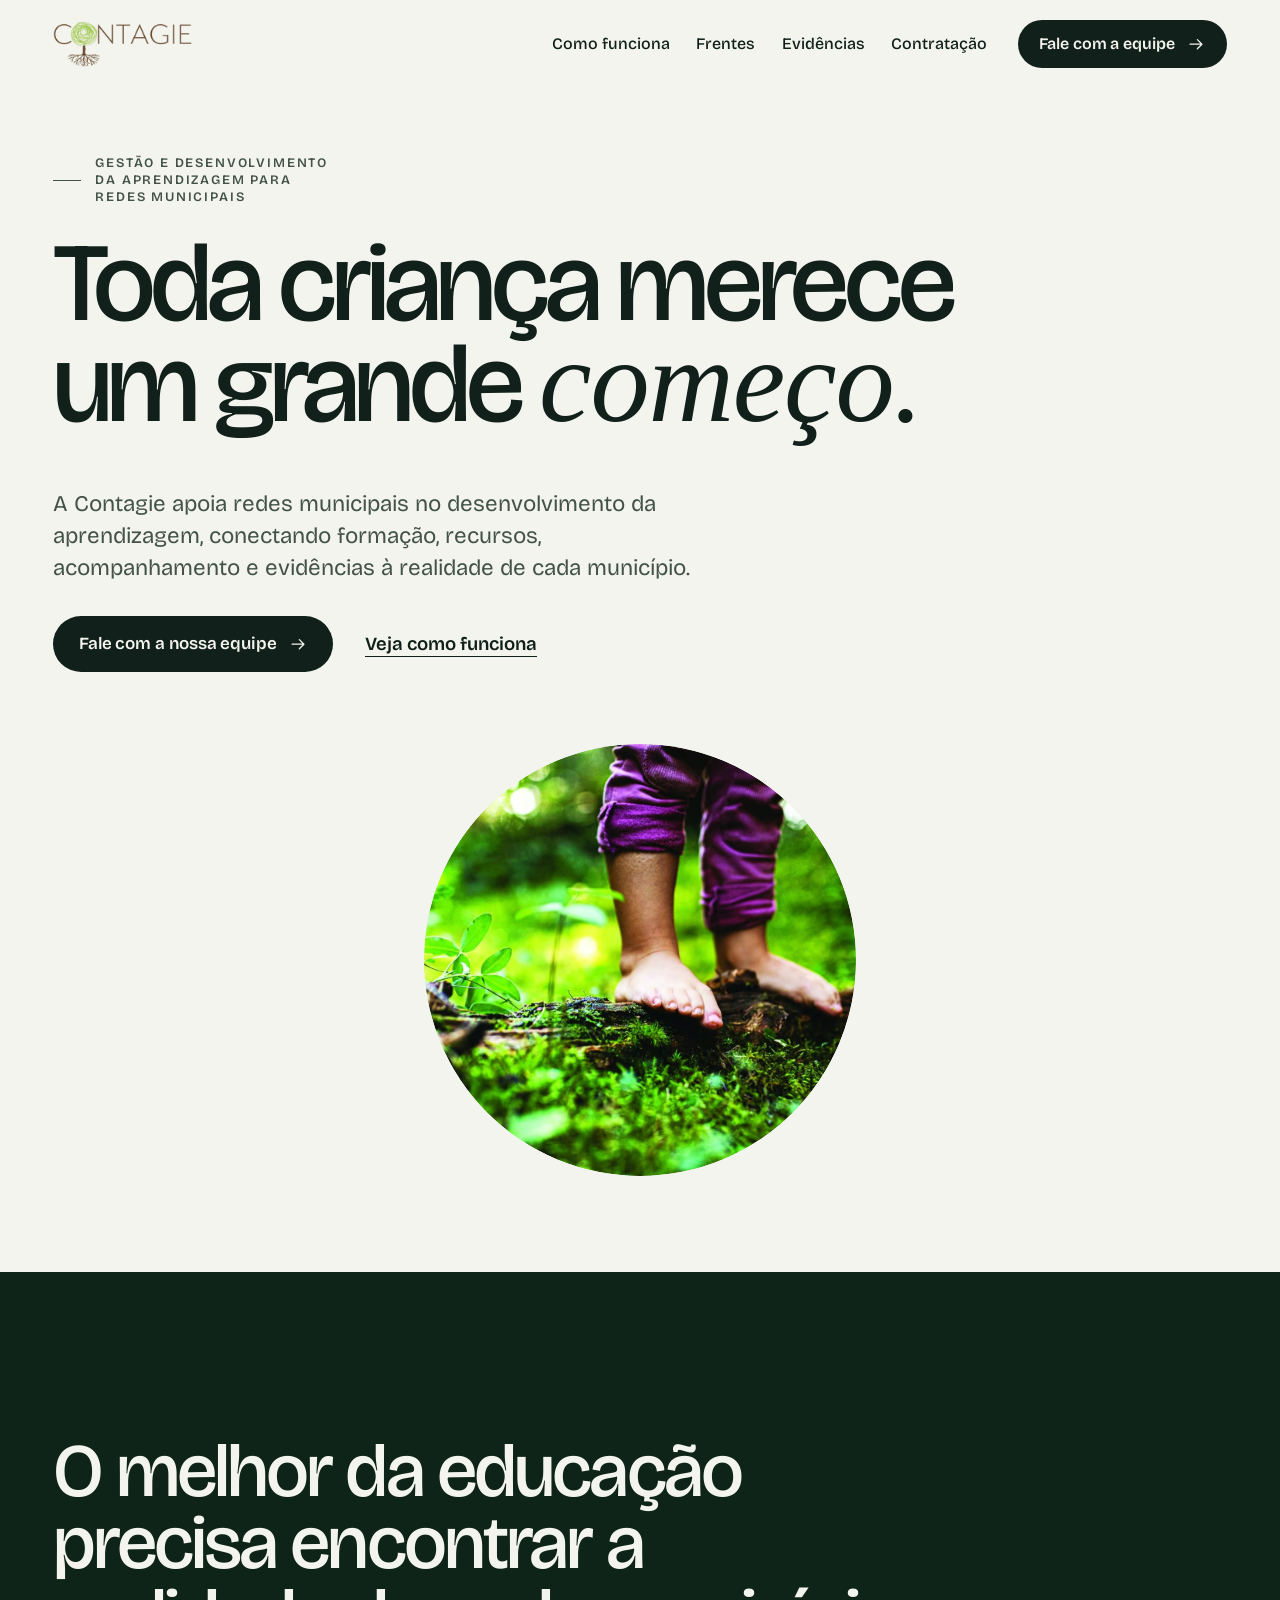
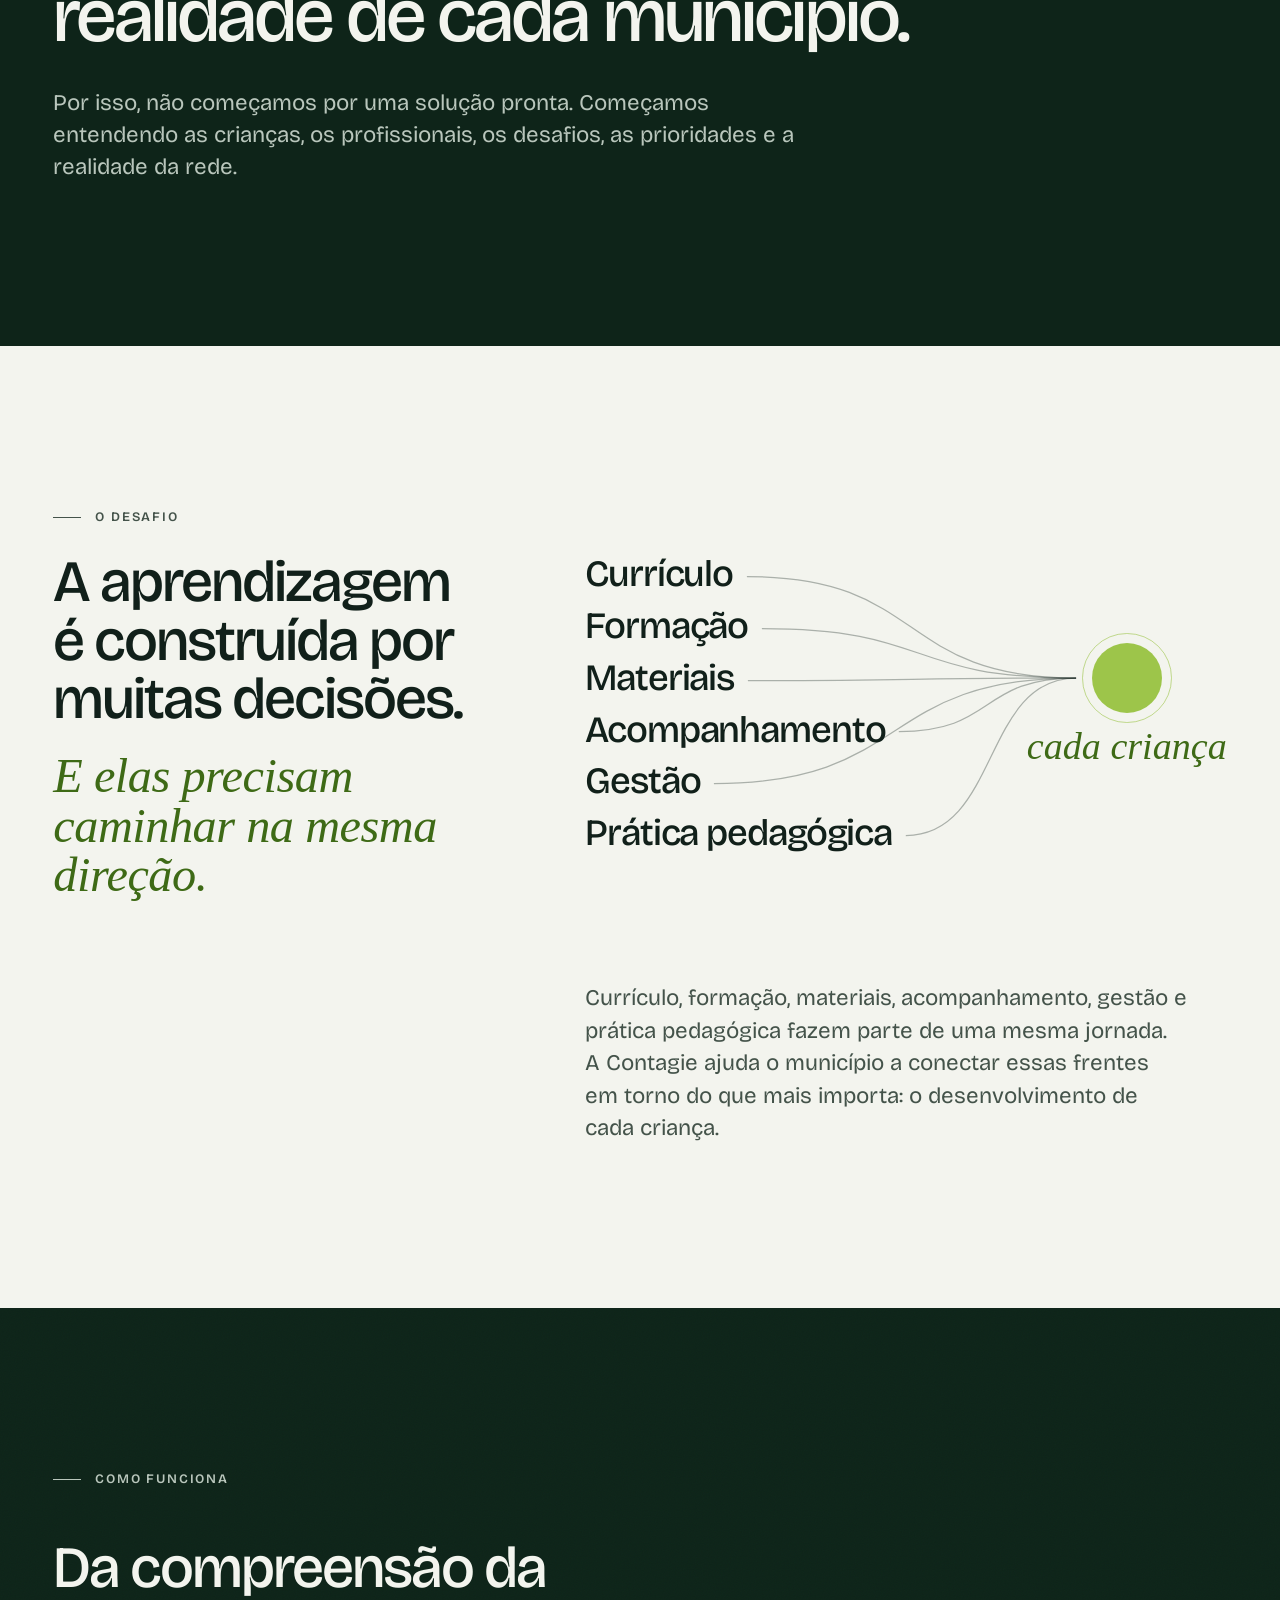
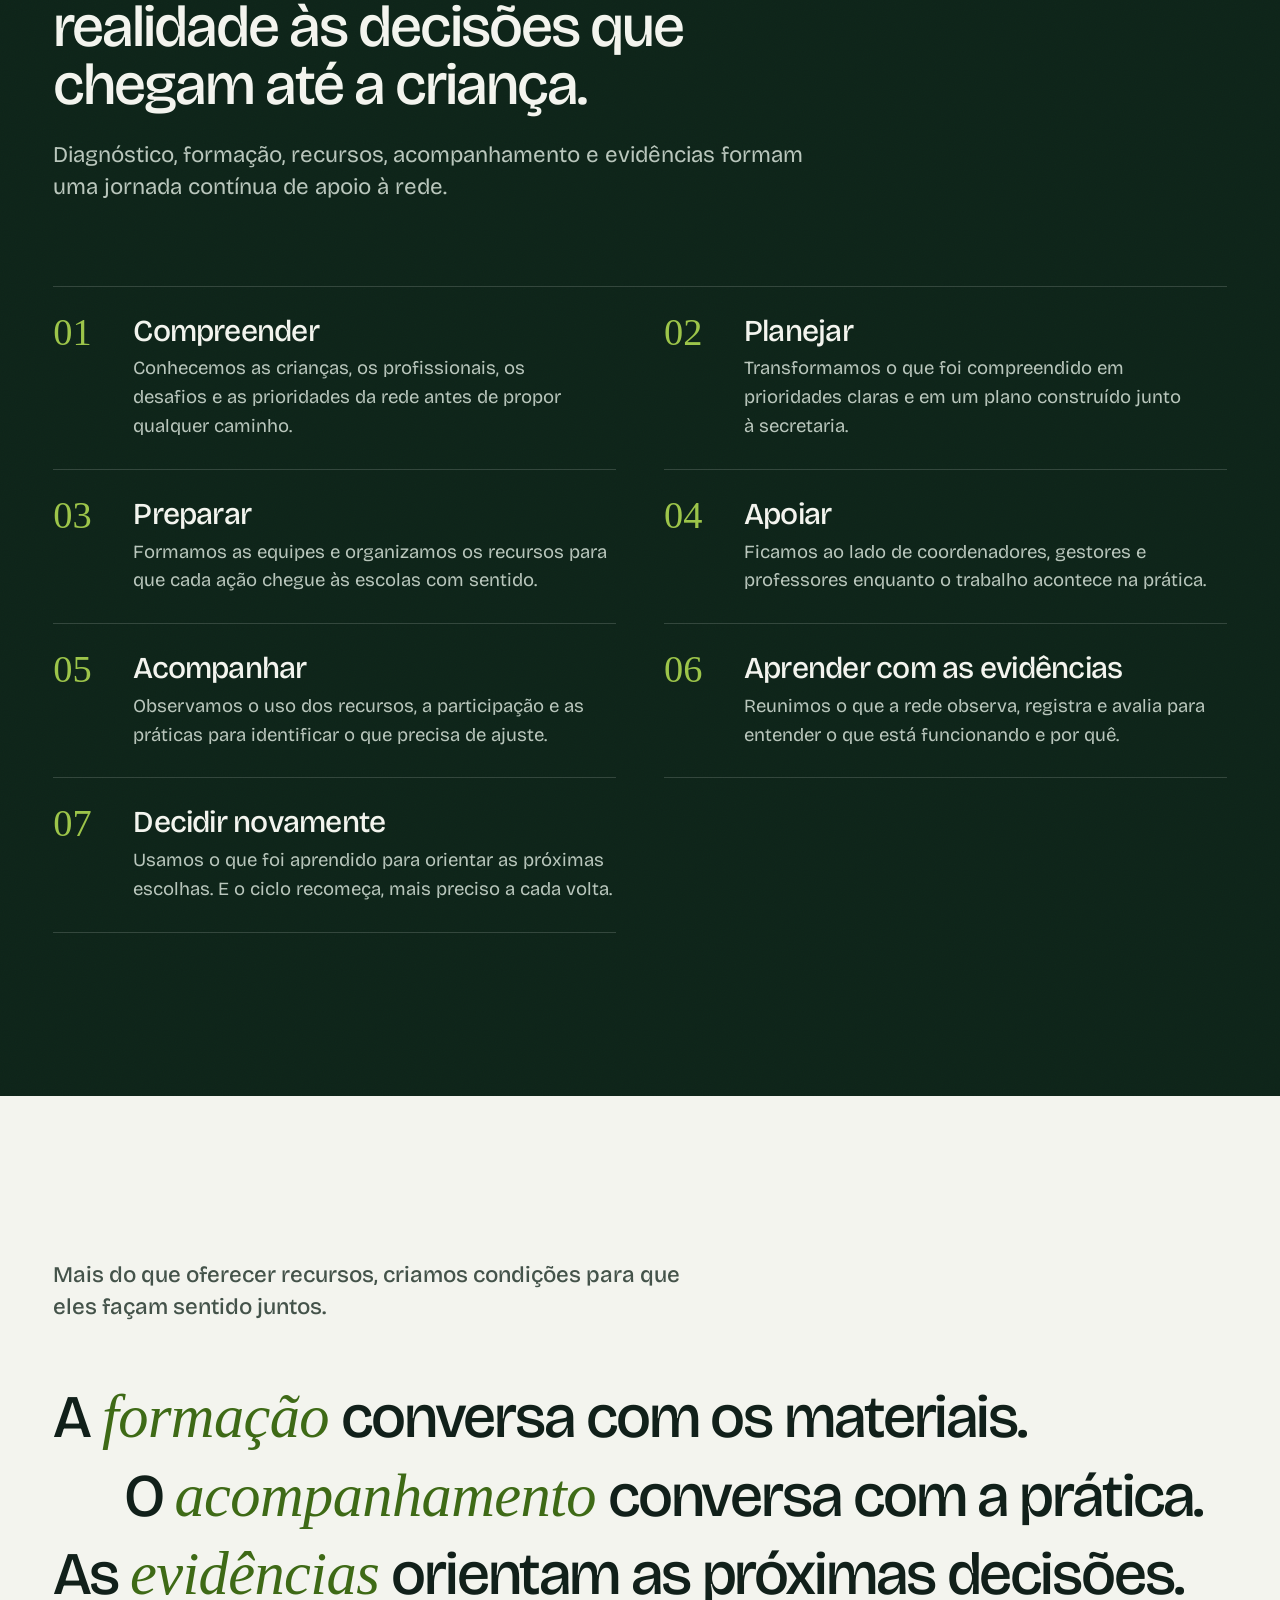
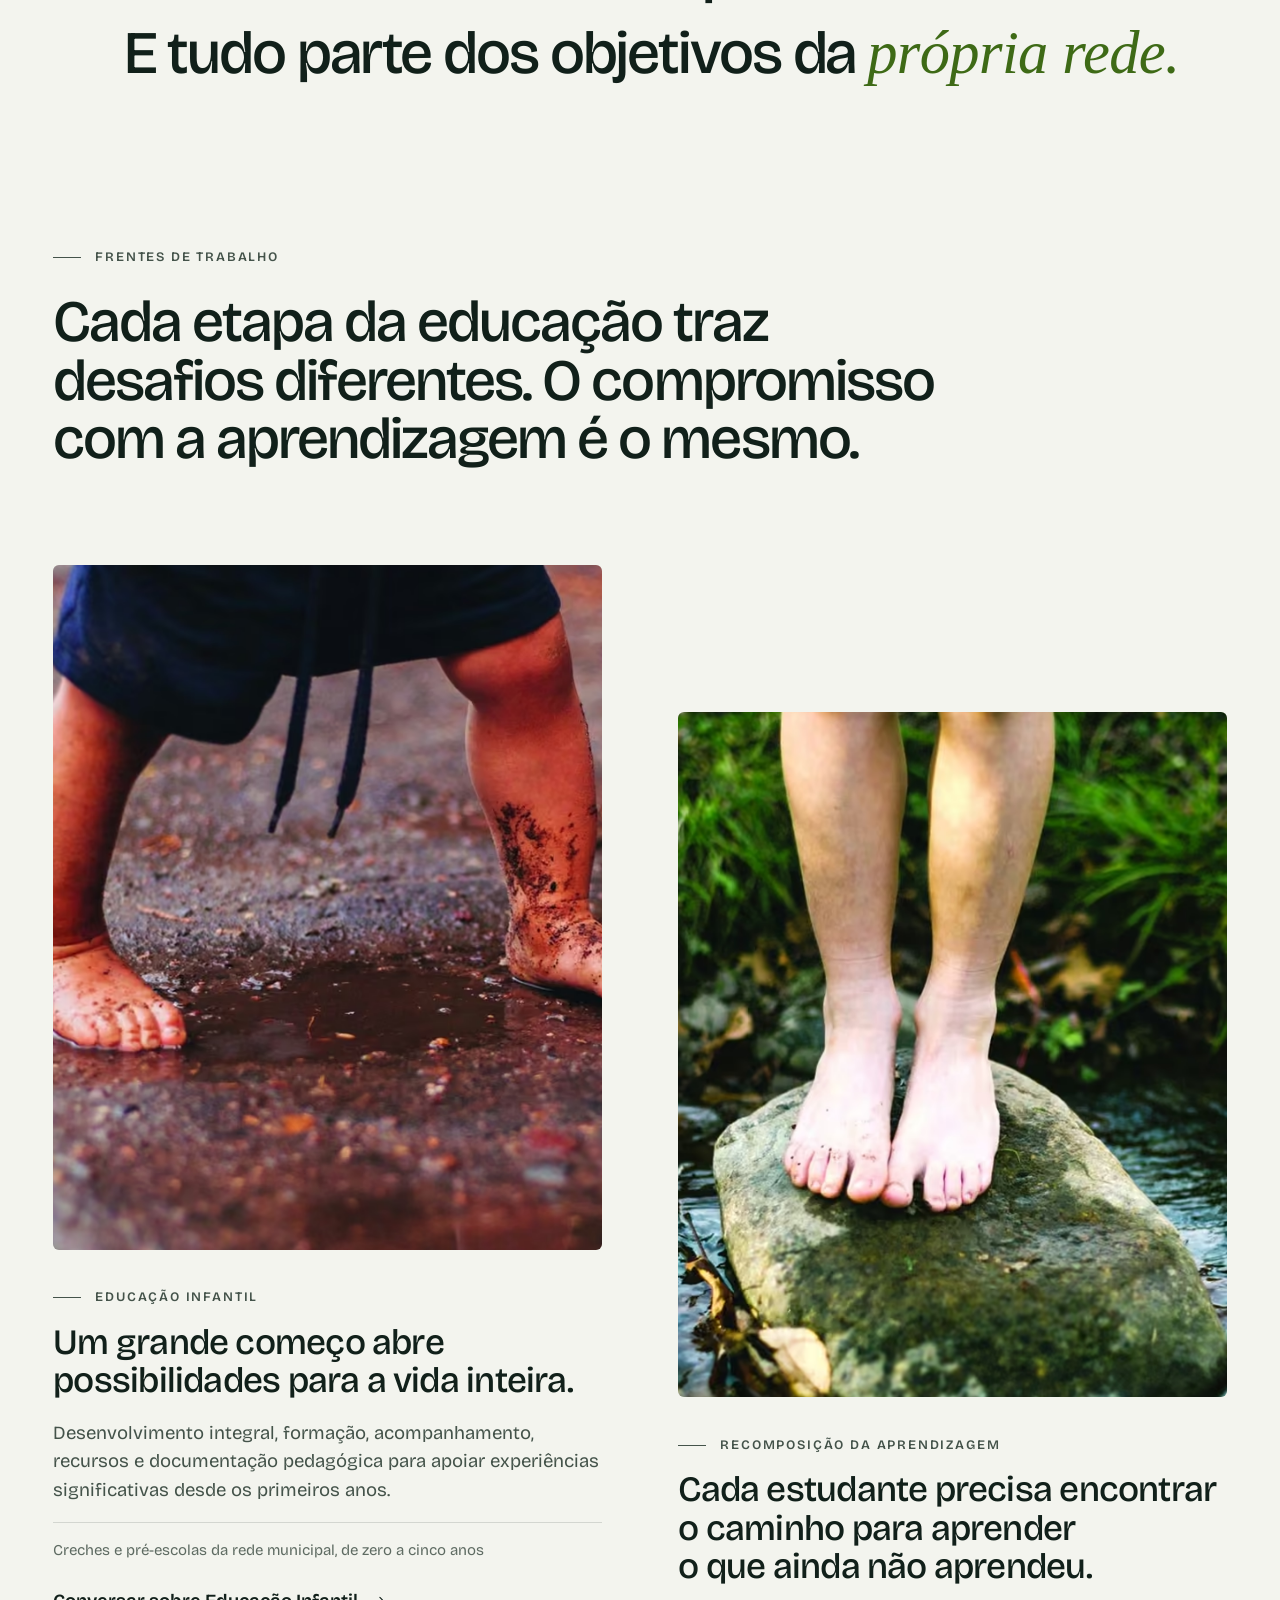
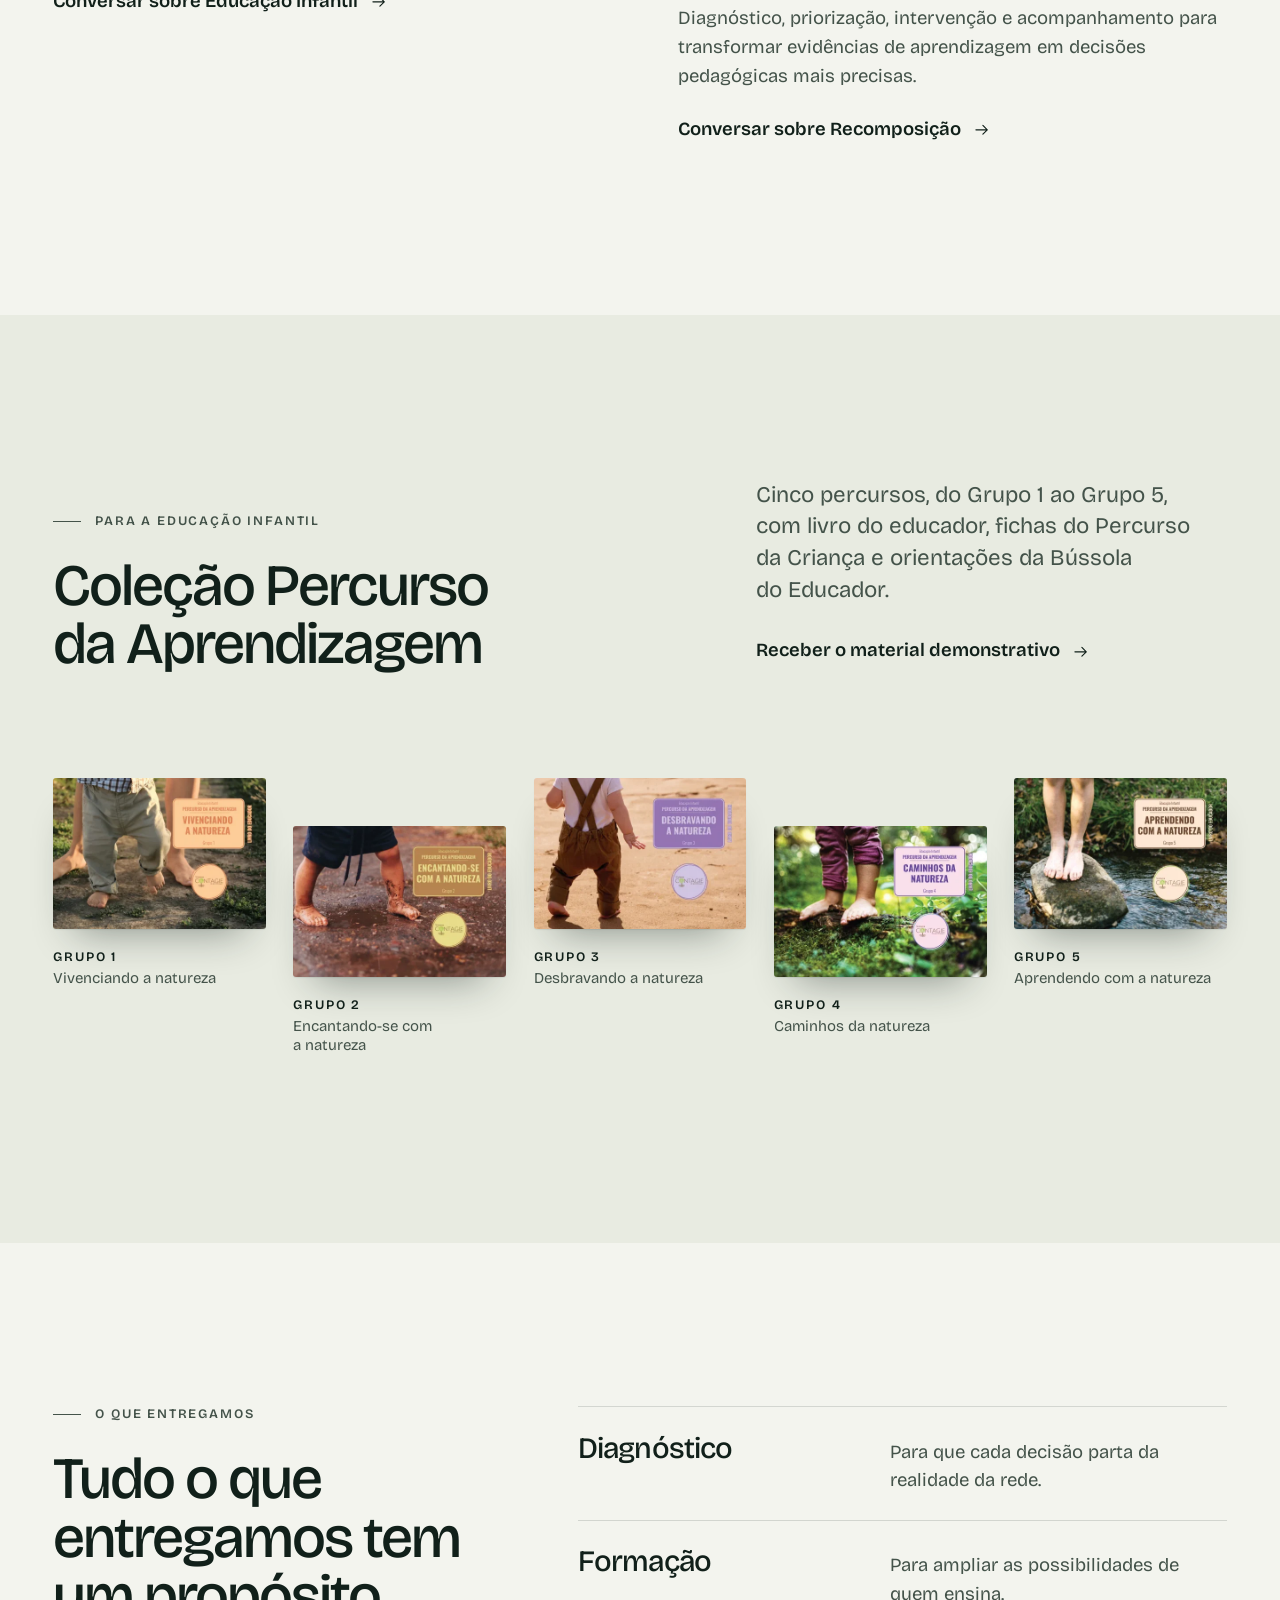
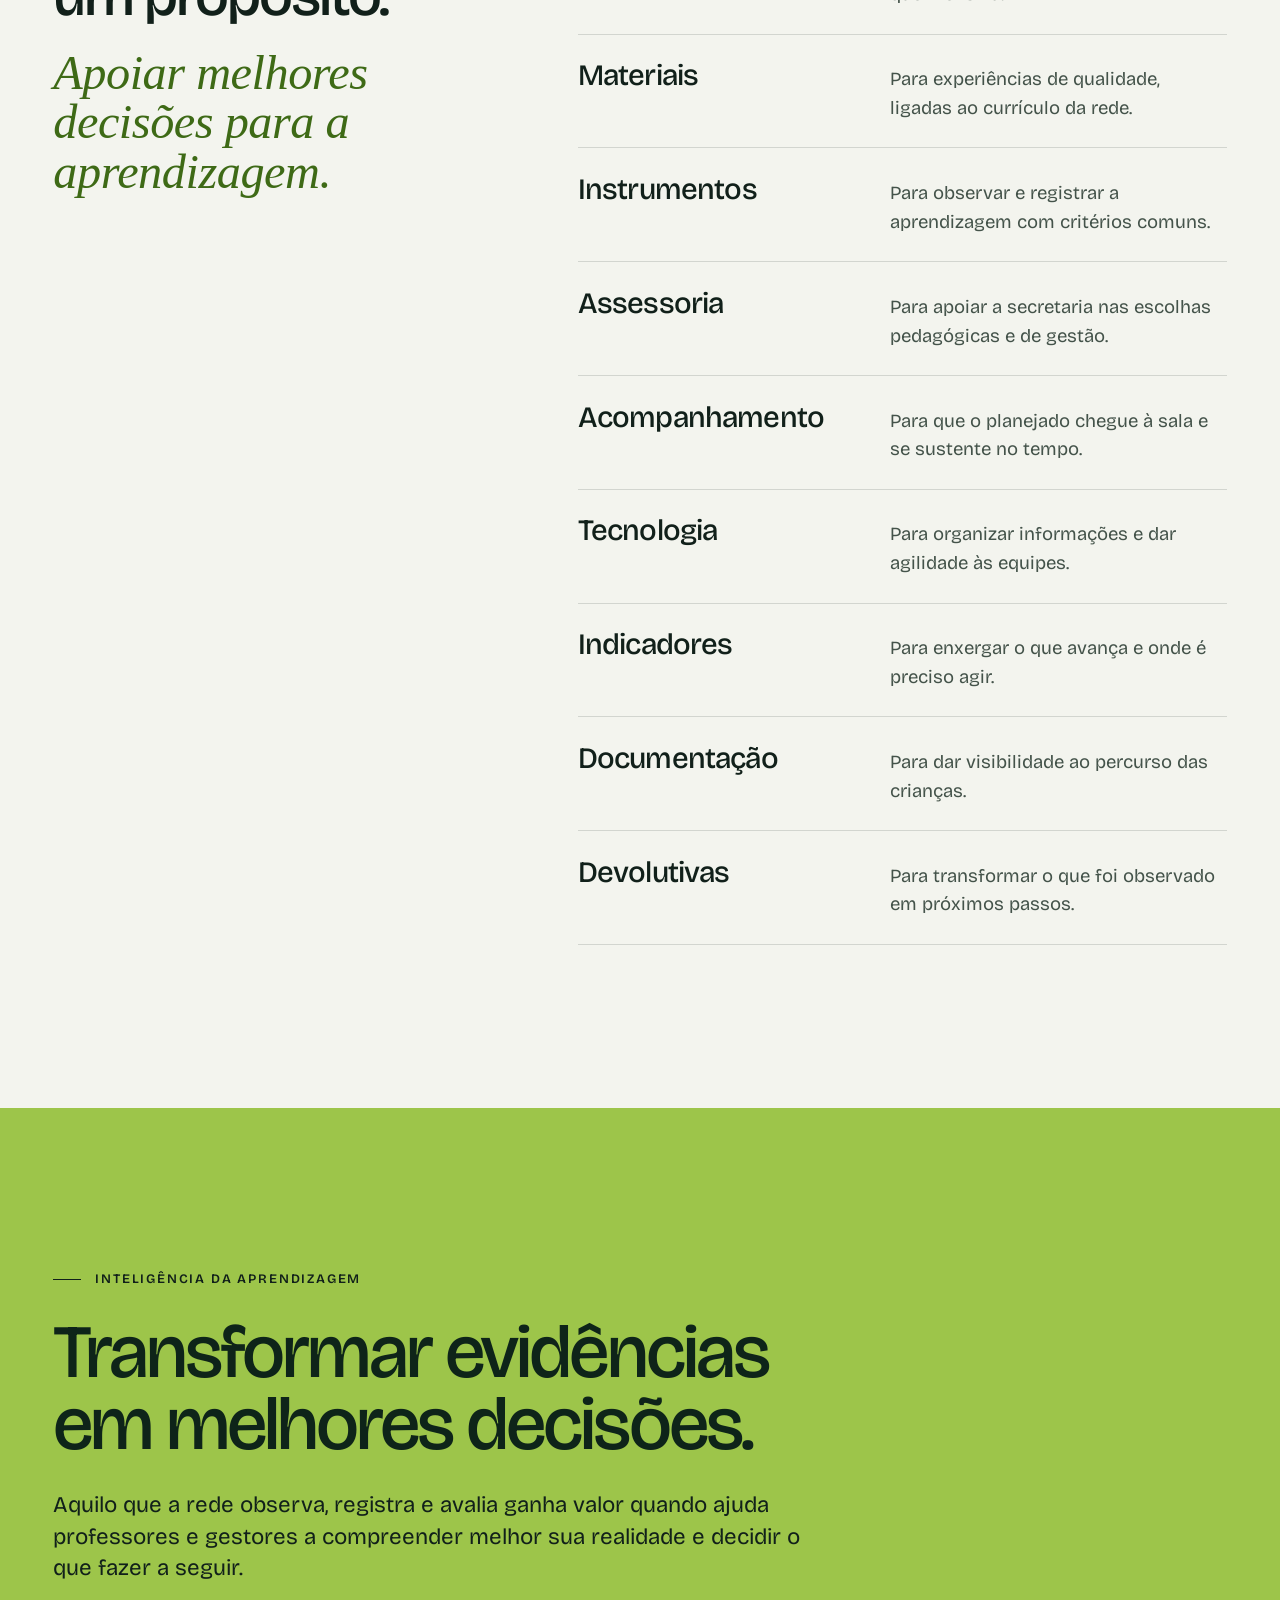
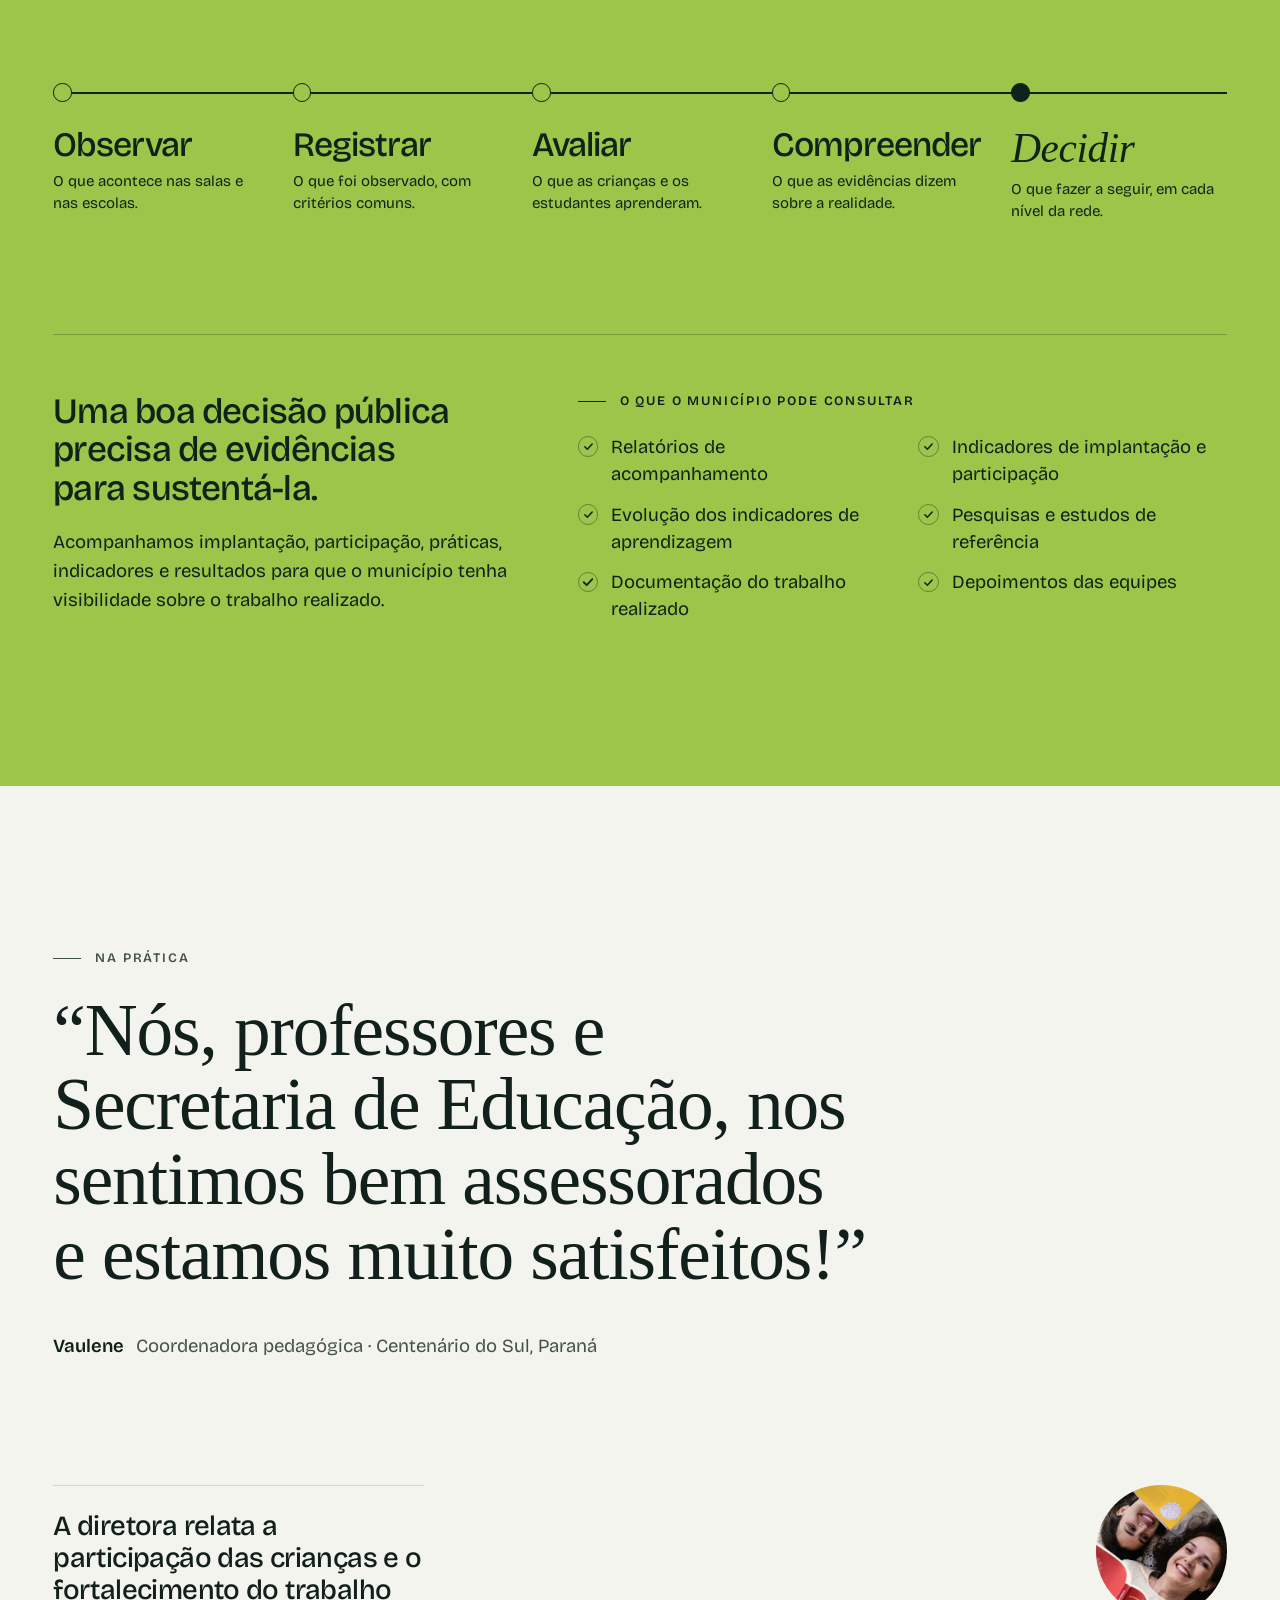
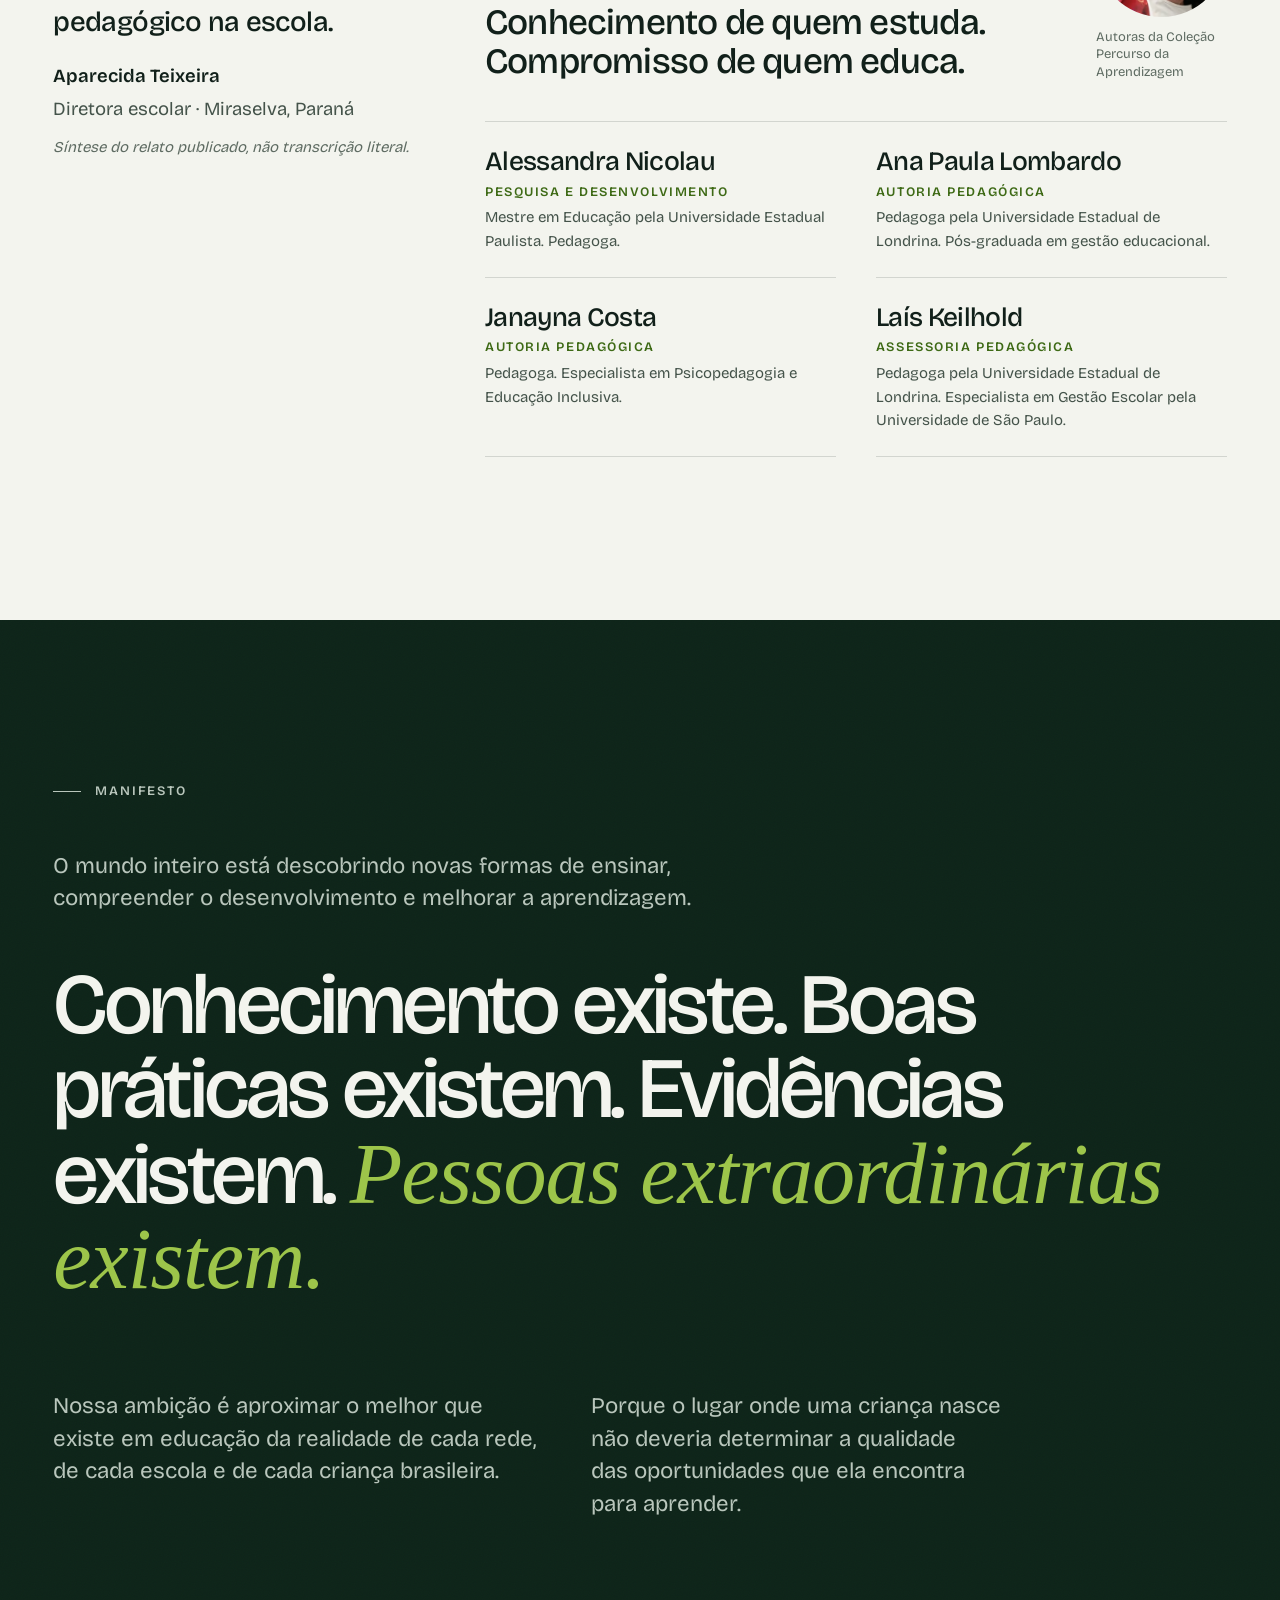
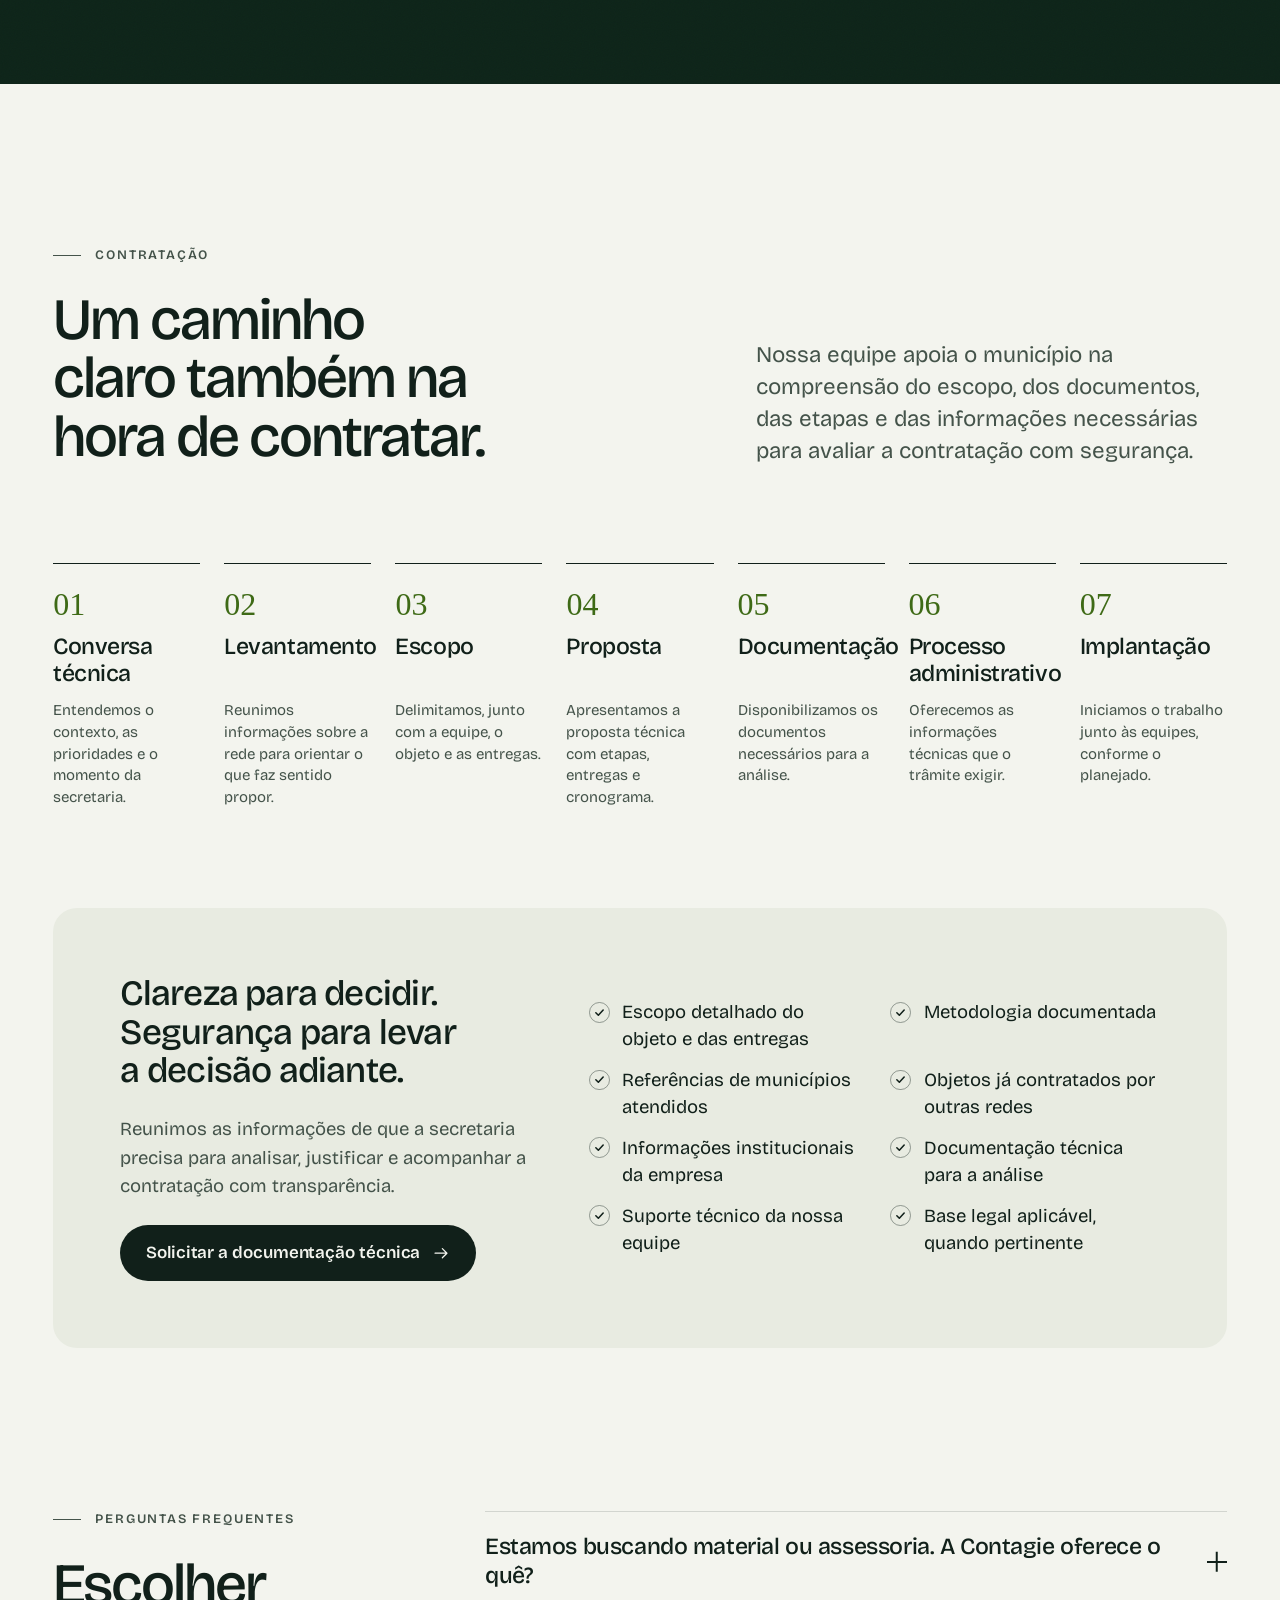
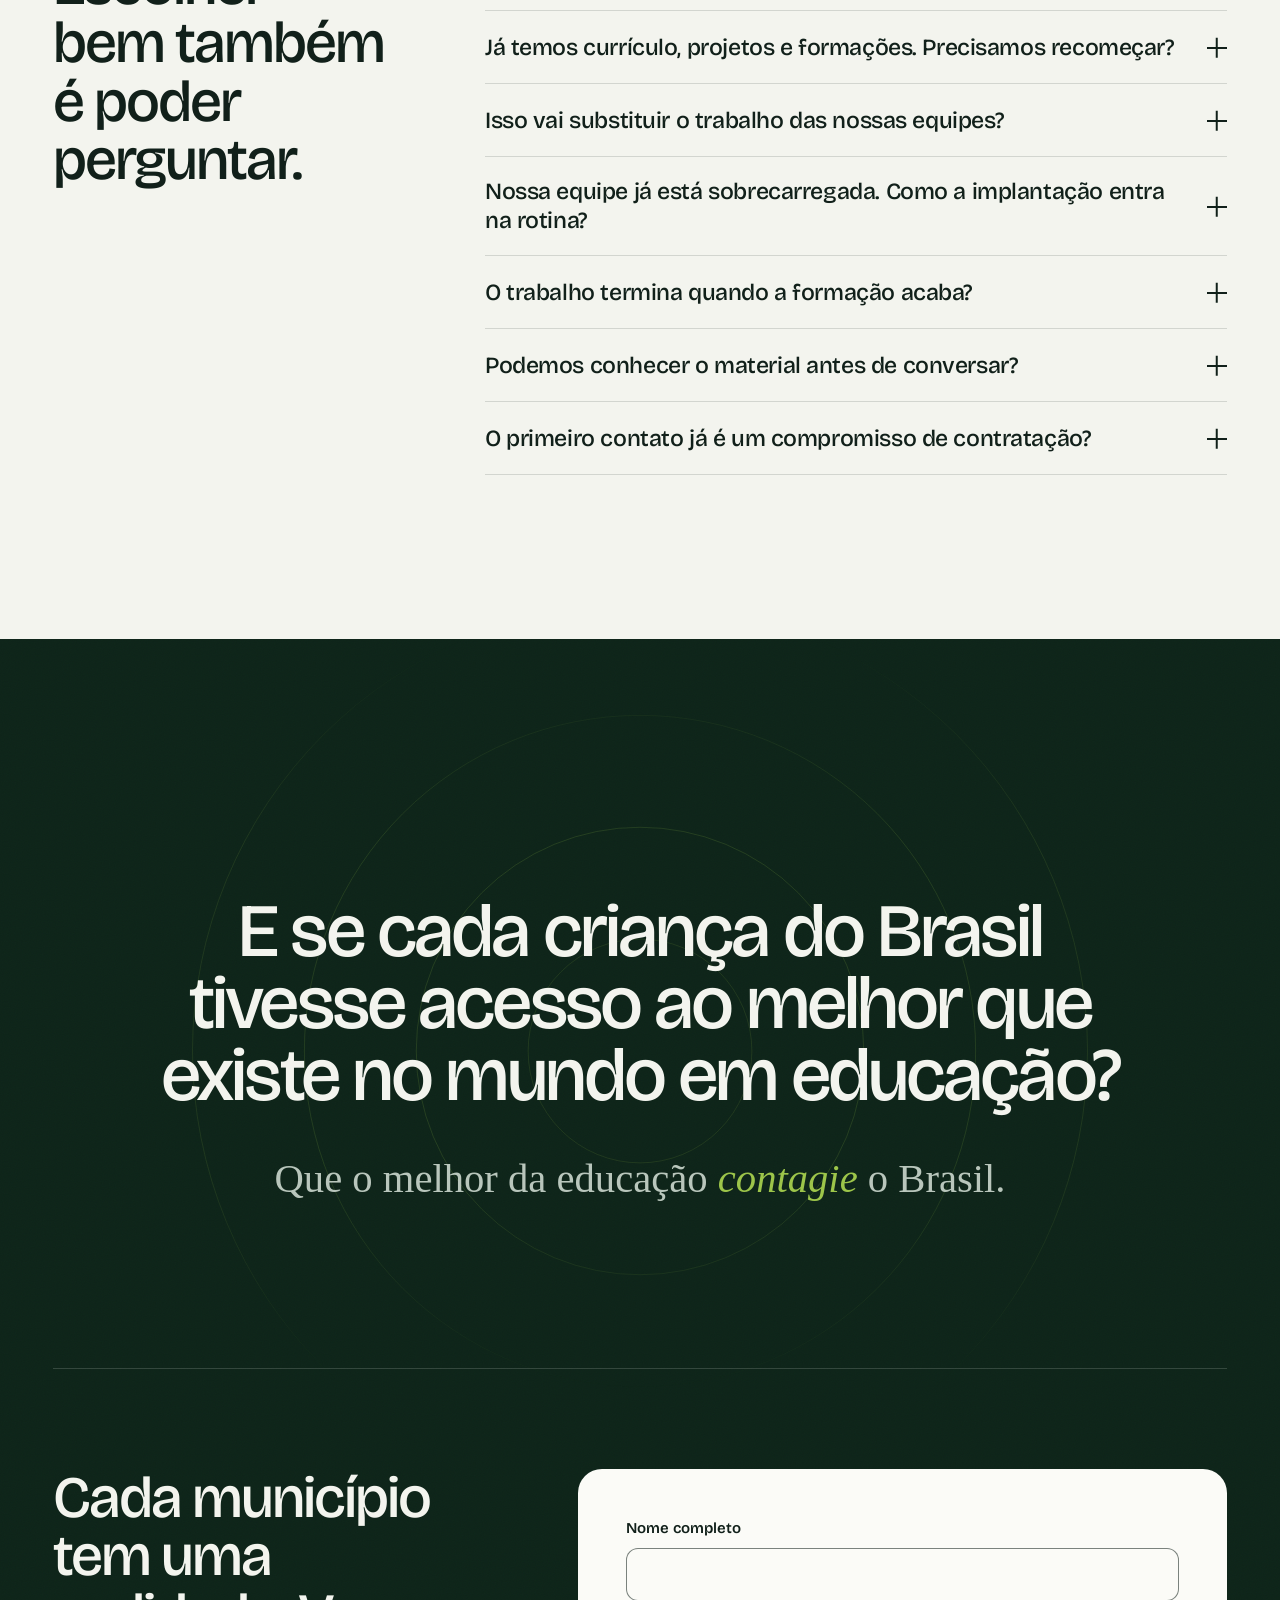
==== commit 0f4291af: "Refazer o site com direção de arte "Clareira" e movimento conduzido pela rolagem A primeira versão m" ====
--- a/index.html
+++ b/index.html
@@ -7,7 +7,7 @@
 <meta name="description" content="A Contagie apoia redes municipais no desenvolvimento da aprendizagem, conectando formação, recursos, acompanhamento e evidências à realidade de cada município.">
 <!-- Versão de trabalho: remover a linha abaixo quando o site for publicado no endereço definitivo. -->
 <meta name="robots" content="noindex, nofollow">
-<meta name="theme-color" content="#1f3b2c">
+<meta name="theme-color" content="#0e2419">
 <link rel="icon" href="favicon.svg" type="image/svg+xml">
 <link rel="apple-touch-icon" href="assets/marca/icone-180.png">
 <meta property="og:type" content="website">
@@ -15,15 +15,20 @@
 <meta property="og:site_name" content="Contagie">
 <meta property="og:title" content="Toda criança merece um grande começo">
 <meta property="og:description" content="Gestão e Desenvolvimento da Aprendizagem para Redes Municipais: formação, recursos, acompanhamento e evidências conectados à realidade de cada município.">
-<!-- Na publicação definitiva, trocar pelo endereço completo da imagem (por exemplo, https://seu-dominio/assets/marca/compartilhamento.jpg) para aparecer no WhatsApp. -->
+<!-- Na publicação definitiva, trocar pelo endereço completo da imagem para que ela apareça no WhatsApp. -->
 <meta property="og:image" content="assets/marca/compartilhamento.jpg">
 <meta property="og:image:width" content="1200">
 <meta property="og:image:height" content="630">
-<meta property="og:image:alt" content="Logotipo do Sistema Contagie de Aprendizagem ao lado da frase Toda criança merece um grande começo.">
-<link rel="preload" href="assets/fontes/fraunces-variavel.woff2" as="font" type="font/woff2" crossorigin>
-<link rel="preload" href="assets/fontes/atkinson-hyperlegible-next-variavel.woff2" as="font" type="font/woff2" crossorigin>
+<link rel="preload" href="assets/fontes/bricolage-grotesque-variavel.woff2" as="font" type="font/woff2" crossorigin>
+<link rel="preload" href="assets/fontes/instrument-serif-italico.woff2" as="font" type="font/woff2" crossorigin>
+<link rel="preload" as="image" href="assets/imagens/cinema-musgo-1200.avif" type="image/avif" imagesrcset="assets/imagens/cinema-musgo-800.avif 800w, assets/imagens/cinema-musgo-1200.avif 1200w, assets/imagens/cinema-musgo-1568.avif 1568w" imagesizes="100vw">
 <link rel="stylesheet" href="assets/css/estilo.css">
-<script>document.documentElement.classList.add('js');setTimeout(function(){if(!window.contagiePronto){document.documentElement.classList.remove('js');}},3000);</script>
+<script>(function(r){r.classList.add('js');if(window.matchMedia&&window.matchMedia('(min-width: 64rem) and (prefers-reduced-motion: no-preference)').matches){r.classList.add('cinema');}setTimeout(function(){if(!window.contagiePronto){r.classList.remove('js','cinema');}},3500);})(document.documentElement);</script>
+<script src="assets/js/bibliotecas/gsap.min.js" defer></script>
+<script src="assets/js/bibliotecas/ScrollTrigger.min.js" defer></script>
+<script src="assets/js/bibliotecas/SplitText.min.js" defer></script>
+<script src="assets/js/bibliotecas/DrawSVGPlugin.min.js" defer></script>
+<script src="assets/js/bibliotecas/lenis.min.js" defer></script>
 <script src="assets/js/principal.js" defer></script>
 <script type="application/ld+json">
 {
@@ -38,606 +43,355 @@
 </head>
 <body>
 
-<!-- Ícones em traço, desenhados para esta página -->
 <svg xmlns="http://www.w3.org/2000/svg" hidden>
-  <symbol id="icone-diagnostico" viewBox="0 0 24 24"><circle cx="10.5" cy="10.5" r="6.5"/><path d="m15.4 15.4 5.1 5.1"/><path d="m7.9 10.8 1.8 1.8 3.5-3.7"/></symbol>
-  <symbol id="icone-formacao" viewBox="0 0 24 24"><circle cx="8.5" cy="8" r="3"/><path d="M3 19.5a5.5 5.5 0 0 1 11 0"/><circle cx="16.8" cy="9.4" r="2.4"/><path d="M15.4 14.1a4.5 4.5 0 0 1 5.6 4.4"/></symbol>
-  <symbol id="icone-materiais" viewBox="0 0 24 24"><path d="M12 6.8C9.6 5.2 6.4 4.8 3 5.6v12.6c3.4-.8 6.6-.4 9 1.2 2.4-1.6 5.6-2 9-1.2V5.6c-3.4-.8-6.6-.4-9 1.2z"/><path d="M12 6.8v12.6"/></symbol>
-  <symbol id="icone-instrumentos" viewBox="0 0 24 24"><rect x="5" y="4.5" width="14" height="16.5" rx="2"/><path d="M9 4.5v-1a1 1 0 0 1 1-1h4a1 1 0 0 1 1 1v1"/><path d="m8.6 11.2 1.6 1.6 3.1-3.2"/><path d="M8.6 16.5h6.8"/></symbol>
-  <symbol id="icone-assessoria" viewBox="0 0 24 24"><path d="M14.5 4h-9A2.5 2.5 0 0 0 3 6.5v5A2.5 2.5 0 0 0 5.5 14H6v3.2L9.6 14h4.9a2.5 2.5 0 0 0 2.5-2.5v-5A2.5 2.5 0 0 0 14.5 4z"/><path d="M19.8 9.4h.2a1 1 0 0 1 1 1v5.1a2.5 2.5 0 0 1-2.5 2.5H18v2.6L14.8 18H11.5"/></symbol>
-  <symbol id="icone-acompanhamento" viewBox="0 0 24 24"><circle cx="5.5" cy="18.5" r="2"/><circle cx="18.5" cy="5.5" r="2"/><path d="M7.5 18.5h8.2a3 3 0 0 0 0-6H8.3a3 3 0 0 1 0-6h8.2"/></symbol>
-  <symbol id="icone-tecnologia" viewBox="0 0 24 24"><rect x="3" y="4" width="18" height="12.5" rx="2"/><path d="M8 20.5h8M12 16.5v4"/><path d="m8.5 11.5 2-2 2 1.8 3-3.3"/></symbol>
-  <symbol id="icone-indicadores" viewBox="0 0 24 24"><path d="M3.5 20.5h17"/><path d="M6.5 17.5v-4M10.5 17.5v-9M14.5 17.5v-6M18.5 17.5V5"/></symbol>
-  <symbol id="icone-documentacao" viewBox="0 0 24 24"><path d="M3 7.5A2.5 2.5 0 0 1 5.5 5h3.7l2 2.2h7.3A2.5 2.5 0 0 1 21 9.7v7.8a2.5 2.5 0 0 1-2.5 2.5h-13A2.5 2.5 0 0 1 3 17.5z"/><path d="M7.5 13.5h9"/></symbol>
-  <symbol id="icone-devolutivas" viewBox="0 0 24 24"><path d="M19.6 13a7.6 7.6 0 1 1-2.4-6.5"/><path d="m17.8 2.9-.6 3.8 3.8.6"/><path d="M8.8 12.4h6.4M8.8 15.3h4"/></symbol>
-  <symbol id="icone-seta" viewBox="0 0 24 24"><path d="M5 12h14M13 6l6 6-6 6"/></symbol>
+  <symbol id="seta" viewBox="0 0 24 24"><path d="M4 12h15.5M13.5 6l6 6-6 6"/></symbol>
+  <symbol id="marca-feito" viewBox="0 0 24 24"><path d="M5 12.5 10 17.5 19.5 7"/></symbol>
 </svg>
 
 <a class="pular" href="#conteudo">Pular para o conteúdo principal</a>
+<div class="progresso" aria-hidden="true"><span data-progresso></span></div>
 
 <header class="cabecalho" data-cabecalho>
-  <div class="recipiente cabecalho__interno">
+  <div class="cabecalho__interno">
     <a class="marca" href="#inicio">
-      <img class="marca__logotipo" src="assets/marca/contagie-logotipo.webp" width="360" height="152" alt="Sistema Contagie de Aprendizagem, voltar ao início">
+      <img class="marca__clara-fundo" src="assets/marca/contagie-logotipo-reduzido.webp" width="360" height="120" alt="Contagie, voltar ao início">
+      <img class="marca__escuro-fundo" src="assets/marca/contagie-logotipo-claro-reduzido.webp" width="360" height="120" alt="" aria-hidden="true">
     </a>
     <button class="menu-botao" type="button" aria-expanded="false" aria-controls="navegacao" data-menu-botao>
-      <span class="menu-botao__icone" aria-hidden="true"></span>
       <span class="menu-botao__texto">Menu</span>
+      <span class="menu-botao__traco" aria-hidden="true"></span>
     </button>
     <nav class="navegacao" id="navegacao" aria-label="Principal" data-navegacao>
       <ul role="list">
-        <li><a href="#como-funciona">Como funciona</a></li>
+        <li><a href="#metodo">Como funciona</a></li>
         <li><a href="#frentes">Frentes</a></li>
         <li><a href="#evidencias">Evidências</a></li>
         <li><a href="#contratacao">Contratação</a></li>
-        <li><a href="#quem-somos">Quem somos</a></li>
       </ul>
-      <a class="botao botao--primario navegacao__chamada" href="#contato">Falar com nossa equipe</a>
+      <a class="botao botao--escuro navegacao__chamada" href="#contato"><span>Fale com a equipe</span><svg class="icone" aria-hidden="true"><use href="#seta"/></svg></a>
     </nav>
   </div>
 </header>
 
 <main id="conteudo" tabindex="-1">
 
-  <!-- 1. Abertura -->
-  <section class="abertura" id="inicio" aria-labelledby="titulo-abertura">
-    <div class="recipiente abertura__grade">
-      <div class="abertura__texto">
-        <p class="sobretitulo">Gestão e Desenvolvimento da Aprendizagem para Redes Municipais</p>
-        <h1 class="titulo-abertura" id="titulo-abertura" data-desenho>Toda criança merece um grande <span class="rabiscado">começo<svg viewBox="0 0 200 80" preserveAspectRatio="none" aria-hidden="true" focusable="false"><path class="desenhar" style="--duracao: 1300ms; --espera: 600ms" vector-effect="non-scaling-stroke" d="M12.3 28.8C13.5 27.6 16.4 23.8 19.4 21.6C22.4 19.3 25.9 17.1 30.3 15.3C34.7 13.5 40.4 12.2 45.8 10.9C51.2 9.6 56.5 8.2 62.7 7.5C68.9 6.8 76.2 6.8 83 6.7C89.9 6.6 97.1 6.5 103.9 6.7C110.6 6.9 117.4 7.2 123.7 7.9C129.9 8.7 135.5 10.2 141.2 11.2C146.8 12.2 152.2 12.8 157.4 14.2C162.7 15.5 167.9 17.7 172.5 19.5C177.1 21.2 181.3 22.8 184.9 24.7C188.5 26.5 191.8 28.5 194 30.5C196.2 32.6 197.2 34.7 198 37C198.8 39.2 199.2 41.6 198.8 44C198.3 46.4 197.8 49 195.2 51.3C192.7 53.7 187.7 56.2 183.5 58.3C179.3 60.4 175.1 62.3 170 64C165 65.8 159 67.6 153.3 69C147.7 70.3 142.3 71.4 136.3 72C130.4 72.6 124.2 72.4 117.8 72.3C111.5 72.3 104.9 72.1 98.3 71.7C91.8 71.3 85.1 70.4 78.5 69.7C71.9 68.9 65 68.4 58.8 67.3C52.6 66.3 46.8 64.9 41.4 63.4C36 61.8 30.7 60 26.4 58.2C22 56.5 17.9 54.8 15.2 52.8C12.6 50.9 11.9 48.8 10.7 46.6C9.6 44.4 8.5 42.1 8.3 39.7C8.1 37.4 8.4 35 9.4 32.6C10.4 30.1 12 27.4 14.4 24.9C16.7 22.5 20 20 23.2 17.8C26.3 15.7 29.1 13.5 33.2 11.8C37.4 10.1 42.7 9 48.1 7.5C53.6 6.1 59.4 4.2 65.7 3.2C71.9 2.3 78.9 2.2 85.6 2C92.4 1.8 99.5 1.6 106.2 2C112.9 2.4 119.5 3.6 125.8 4.4C132.1 5.2 138.4 5.7 144 6.7C149.6 7.7 156.9 9.9 159.5 10.5"/></svg></span>.</h1>
-        <p class="texto-destaque">A Contagie apoia redes municipais no desenvolvimento da aprendizagem, conectando formação, recursos, acompanhamento e evidências à realidade de cada município.</p>
-        <div class="acoes">
-          <a class="botao botao--primario" href="#contato">Falar com nossa equipe</a>
-          <a class="botao botao--secundario" href="#como-funciona">Entender como funciona</a>
-        </div>
-        <ul class="abertura__fatos" role="list">
-          <li>Educação Infantil e Recomposição da aprendizagem</li>
-          <li>Formação, materiais, assessoria e acompanhamento</li>
-          <li>Sede em Londrina, Paraná</li>
+  <!-- 1. Abertura: a copa se abre ao rolar -->
+  <section class="abertura" id="inicio" aria-labelledby="titulo-abertura" data-abertura>
+    <div class="abertura__palco" data-palco>
+      <div class="abertura__conteudo" data-abertura-conteudo>
+        <p class="rotulo">Gestão e Desenvolvimento da Aprendizagem para Redes Municipais</p>
+        <h1 class="titulo-mega" id="titulo-abertura" data-dividir>Toda criança merece um grande <em>começo.</em></h1>
+        <div class="abertura__base">
+          <p class="destaque">A Contagie apoia redes municipais no desenvolvimento da aprendizagem, conectando formação, recursos, acompanhamento e evidências à realidade de cada município.</p>
+          <div class="acoes">
+            <a class="botao botao--escuro" href="#contato"><span>Fale com a nossa equipe</span><svg class="icone" aria-hidden="true"><use href="#seta"/></svg></a>
+            <a class="link-linha" href="#metodo">Veja como funciona</a>
+          </div>
+        </div>
+      </div>
+
+      <div class="abertura__copa" data-copa>
+        <picture>
+          <source type="image/avif" srcset="assets/imagens/cinema-musgo-800.avif 800w, assets/imagens/cinema-musgo-1200.avif 1200w, assets/imagens/cinema-musgo-1568.avif 1568w" sizes="100vw">
+          <source type="image/webp" srcset="assets/imagens/cinema-musgo-800.webp 800w, assets/imagens/cinema-musgo-1200.webp 1200w, assets/imagens/cinema-musgo-1568.webp 1568w" sizes="100vw">
+          <img src="assets/imagens/cinema-musgo-1200.webp" width="1568" height="1110" alt="Pés descalços de uma criança sobre um tronco coberto de musgo, na floresta. Fotografia da capa do livro do Grupo 4 da Coleção Percurso da Aprendizagem." fetchpriority="high" decoding="async">
+        </picture>
+        <div class="abertura__veu" data-veu aria-hidden="true"></div>
+      </div>
+      <svg class="abertura__anel" viewBox="0 0 100 100" aria-hidden="true" focusable="false" data-anel><circle cx="50" cy="50" r="49.2"/></svg>
+
+      <div class="abertura__declaracao" data-declaracao>
+        <h2 class="titulo-display" data-dividir-linhas>O melhor da educação precisa encontrar a realidade de cada município.</h2>
+        <p>Por isso, não começamos por uma solução pronta. Começamos entendendo as crianças, os profissionais, os desafios, as prioridades e a realidade da rede.</p>
+      </div>
+
+      <p class="abertura__rolar" aria-hidden="true" data-rolar><span></span>Role para ver</p>
+    </div>
+  </section>
+
+  <!-- 2. O desafio: muitas decisões, uma direção -->
+  <section class="secao desafio" id="desafio" aria-labelledby="titulo-desafio" data-desafio>
+    <div class="recipiente desafio__grade">
+      <div class="desafio__cabeca">
+        <p class="rotulo">O desafio</p>
+        <h2 class="titulo-secao" id="titulo-desafio" data-revelar-linhas>A aprendizagem é construída por muitas decisões.</h2>
+        <p class="serifa-grande">E elas precisam caminhar na mesma direção.</p>
+      </div>
+
+      <div class="convergencia" data-convergencia>
+        <ul class="convergencia__frentes" role="list">
+          <li data-frente-palavra>Currículo</li>
+          <li data-frente-palavra>Formação</li>
+          <li data-frente-palavra>Materiais</li>
+          <li data-frente-palavra>Acompanhamento</li>
+          <li data-frente-palavra>Gestão</li>
+          <li data-frente-palavra>Prática pedagógica</li>
         </ul>
-      </div>
-
-      <figure class="arvore" data-desenho>
-        <picture class="arvore__copa">
-          <source type="image/avif" srcset="assets/imagens/abertura-pedra-no-riacho-480.avif 480w, assets/imagens/abertura-pedra-no-riacho-720.avif 720w, assets/imagens/abertura-pedra-no-riacho-1000.avif 1000w" sizes="(min-width: 64rem) 25rem, 62vw">
-          <source type="image/webp" srcset="assets/imagens/abertura-pedra-no-riacho-480.webp 480w, assets/imagens/abertura-pedra-no-riacho-720.webp 720w, assets/imagens/abertura-pedra-no-riacho-1000.webp 1000w" sizes="(min-width: 64rem) 25rem, 62vw">
-          <img src="assets/imagens/abertura-pedra-no-riacho-720.webp" width="720" height="720" alt="Pés descalços de uma criança equilibrados sobre uma pedra no meio de um riacho." fetchpriority="high" decoding="async">
-        </picture>
-        <svg class="arvore__desenho" viewBox="0 0 600 700" aria-hidden="true" focusable="false">
-          <path class="arvore__rabisco desenhar" style="--duracao: 2200ms; --espera: 150ms" d="M71.4 314.9C70.4 309.8 66.5 294.6 65.2 284.2C64 273.8 63.4 263.1 64 252.6C64.7 242.2 66.5 231.5 69.3 221.3C72.2 211.2 76.4 201.2 81.2 191.7C85.9 182.3 91.9 173.4 97.9 164.9C103.9 156.3 110.7 148.3 117.3 140.4C123.9 132.4 130.7 124.8 137.6 117C144.5 109.2 151.4 101.4 158.7 93.7C166.1 85.9 173.5 77.8 181.7 70.4C190 63 198.7 55.4 208.2 49.1C217.8 42.8 228.1 36.9 238.8 32.6C249.5 28.3 261.1 25.1 272.6 23.5C284 21.8 296 21.7 307.5 22.7C319 23.6 330.5 26.2 341.6 29.2C352.6 32.1 363.3 36.3 373.7 40.6C384.1 44.8 394.1 49.7 403.9 54.7C413.8 59.7 423.4 64.9 432.7 70.6C442.1 76.3 451.4 82.2 460.1 88.9C468.8 95.5 477.3 102.7 484.8 110.6C492.2 118.6 499.2 127.3 504.8 136.6C510.4 145.8 515 155.9 518.4 166C521.8 176.2 523.8 186.9 525.2 197.4C526.6 207.8 526.7 218.4 526.7 228.6C526.6 238.9 525.8 248.9 525.2 258.9C524.5 268.9 523.7 278.6 522.8 288.5C522 298.5 521.3 308.4 520.1 318.5C518.9 328.6 517.8 339.1 515.6 349.4C513.4 359.7 510.8 370.4 506.8 380.5C502.9 390.5 498 400.7 491.9 409.8C485.8 418.9 478.3 427.5 470.2 435C462.1 442.5 452.7 449 443.2 454.7C433.7 460.3 423.3 464.9 413 469C402.7 473 392.1 476.2 381.4 479.2C370.8 482.1 360.1 484.6 349.3 486.8C338.5 488.9 327.6 490.8 316.5 492C305.4 493.2 294.1 494.1 282.9 493.7C271.7 493.3 260.2 492.3 249.2 489.8C238.2 487.4 227.2 483.7 217.1 478.9C207 474 197.3 467.7 188.6 460.8C179.9 453.9 172.1 445.7 164.9 437.6C157.7 429.4 151.5 420.4 145.5 411.8C139.5 403.2 134.3 394.4 128.9 385.8C123.5 377.2 118.4 368.8 113.2 360.2C107.9 351.6 102.6 343.2 97.6 334.3C92.7 325.4 87.5 316.4 83.4 306.8C79.3 297.3 75.4 287.3 73 277.1C70.5 266.9 68.9 256.2 68.7 245.7C68.4 235.2 69.5 224.4 71.5 214.1C73.6 203.8 77 193.7 80.9 184C84.8 174.3 89.7 165 94.8 155.9C99.9 146.8 105.5 138.1 111.3 129.5C117.1 120.9 123.2 112.4 129.7 104.2C136.2 95.9 143 87.6 150.6 80C158.1 72.4 166.2 64.8 175.1 58.5C183.9 52.2 193.6 46.4 203.7 42.2C213.8 38 224.8 34.9 235.6 33.3C246.5 31.7 257.9 31.8 268.8 32.7C279.7 33.7 290.7 36.3 301.1 39.1C311.5 41.9 321.5 45.9 331.3 49.7C341 53.5 350.3 57.8 359.5 61.9C368.8 66 377.7 70.1 386.8 74.4C395.8 78.7 404.9 82.8 413.8 87.7C422.7 92.5 431.8 97.5 440.1 103.4C448.5 109.4 456.8 115.9 464.1 123.3C471.3 130.7 478 138.9 483.7 147.6C489.3 156.3 493.9 165.9 497.8 175.5C501.6 185 504.4 195.1 506.9 205.1C509.3 215.1 510.9 225.2 512.5 235.2C514.1 245.3 515.3 255.4 516.3 265.6C517.3 275.8 518.3 286.2 518.7 296.7C519 307.2 519.2 318 518.2 328.7C517.2 339.5 515.7 350.5 512.7 361C509.7 371.4 505.5 382 500.1 391.4C494.7 400.8 487.7 409.8 480 417.5C472.4 425.2 463.3 431.9 454.1 437.6C444.9 443.3 434.8 447.8 424.9 451.8C415 455.8 404.8 458.7 394.9 461.6C385 464.4 375.2 466.7 365.4 469C355.6 471.2 345.9 473.3 336.1 475.1C326.2 476.8 316.4 478.6 306.4 479.4C296.3 480.3 286.1 480.9 275.9 480.2C265.8 479.5 255.5 478 245.6 475.4C235.8 472.7 226 468.9 216.8 464.3C207.7 459.8 199 454 190.8 447.9C182.6 441.9 175 435 167.5 428.3C160.1 421.5 153.2 414.3 146.1 407.2C139 400 132.1 392.8 125.1 385.3C118.2 377.8 111.1 370.3 104.4 362C97.7 353.8 90.9 345.2 85.2 336C79.5 326.7 74.1 316.7 70.3 306.3C66.5 296 63.6 284.8 62.4 273.8C61.2 262.8 61.6 251.2 63.1 240.2C64.7 229.3 67.9 218.2 71.7 207.9C75.5 197.5 80.7 187.6 86 178C91.2 168.5 97.3 159.6 103.3 150.8C109.3 142 115.5 133.7 122 125.4C128.5 117.2 135 109.1 142.1 101.4C149.2 93.8 156.5 86.2 164.6 79.5C172.7 72.8 181.3 66.4 190.5 61.2C199.7 56.1 209.6 51.7 219.7 48.7C229.7 45.6 240.4 43.7 250.8 42.7C261.3 41.6 271.9 41.9 282.2 42.4C292.6 42.9 302.8 44.4 312.8 45.8C322.9 47.2 332.7 48.9 342.6 50.5C352.6 52.2 362.4 53.7 372.6 55.6C382.7 57.6 393 59.3 403.4 62C413.7 64.7 424.4 67.6 434.6 71.9C444.7 76.1 455 81.2 464.3 87.4C473.5 93.7 482.3 101.3 489.9 109.6C497.4 117.9 504 127.5 509.5 137.4C514.9 147.2 519.1 158 522.7 168.6C526.2 179.3 528.6 190.3 530.7 201.2C532.8 212.1 534.2 223 535.3 234C536.5 244.9 537.3 255.7 537.6 266.7C537.9 277.6 537.9 288.7 537 299.6C536 310.6 534.6 321.8 531.8 332.5C529.1 343.1 525.4 353.9 520.4 363.8C515.5 373.6 509.3 383.2 502.3 391.7C495.3 400.2 487 407.8 478.6 414.7C470.1 421.7 460.8 427.5 451.7 433.1C442.6 438.6 433.2 443.3 424 448.1C414.8 452.9 405.8 457.3 396.6 461.8C387.4 466.3 378.4 471 368.9 475.3C359.4 479.7 349.8 484.3 339.7 488C329.6 491.7 319.1 495.4 308.3 497.6C297.4 499.8 286.1 501.4 274.9 501.4C263.7 501.4 252.1 500.1 241.1 497.6C230.2 495.1 219.2 491.1 208.9 486.5C198.6 481.8 188.7 475.8 179.3 469.7C169.8 463.5 160.9 456.5 152.1 449.4C143.4 442.3 135 434.8 126.8 427C118.6 419.2 110.5 411.3 103 402.7C95.5 394.1 88 385.1 81.7 375.5C75.3 365.8 69.4 355.6 65 344.9C60.6 334.2 57.1 322.7 55.3 311.3C53.4 300 53.1 288.1 53.9 276.7C54.7 265.2 57.1 253.8 60 242.9C62.9 232 67.1 221.5 71.2 211.4C75.3 201.3 80.1 191.8 84.7 182.3C89.2 172.8 93.9 163.7 98.6 154.4C103.3 145.2 107.9 136 113 126.9C118.2 117.8 123.3 108.5 129.5 99.7C135.6 91 142.2 82.2 149.8 74.5C157.3 66.8 165.7 59.5 174.8 53.4C183.8 47.3 193.7 42.2 203.9 38.2C214 34.1 224.8 31.3 235.5 29.1C246.1 26.8 257.1 25.7 267.9 24.8C278.8 24 289.7 23.8 300.6 23.7C311.5 23.7 322.5 24 333.6 24.8C344.7 25.5 356 26.5 367.2 28.5C378.4 30.5 389.9 32.9 400.9 36.7C411.8 40.5 422.8 45.3 432.7 51.5C442.6 57.6 452.2 65.1 460.3 73.4C468.5 81.8 475.7 91.5 481.8 101.5C487.8 111.5 492.5 122.5 496.6 133.2C500.7 143.9 503.5 155.1 506.3 165.9C509 176.7 510.9 187.4 513 198.1C515 208.7 516.8 219 518.4 229.6C520.1 240.1 521.8 250.5 522.7 261.2C523.7 271.8 524.6 282.6 524.4 293.4C524.1 304.1 523.3 315.2 521.2 325.7C519.1 336.3 515.9 346.9 511.7 356.8C507.6 366.7 502.2 376.2 496.3 385.1C490.5 393.9 483.5 402.2 476.6 410C469.6 417.9 462 425.1 454.4 432.3C446.8 439.5 439.1 446.3 431.1 453.1C423.1 459.9 415 466.7 406.4 473.2C397.7 479.6 388.8 486.1 379.3 491.6C369.7 497.1 359.6 502.5 349 506.2C338.5 509.9 327.2 512.8 316.1 513.9C305 515 293.3 514.7 282.2 512.9C271.2 511.2 260.1 507.6 249.7 503.4C239.4 499.1 229.5 493.3 220.2 487.4C210.9 481.4 202.3 474.5 193.9 467.7C185.5 460.9 177.7 453.7 169.9 446.5C162.2 439.4 154.6 432.2 147.4 424.6C140.1 417 132.8 409.4 126.3 401.1C119.7 392.8 113.3 384.1 108 374.9C102.7 365.7 98 355.8 94.5 345.7C91.1 335.6 88.7 324.8 87.3 314.3C85.9 303.7 85.8 292.8 86.2 282.3C86.6 271.7 88 261.2 89.5 250.9C91 240.6 93 230.5 95 220.4C96.9 210.3 98.9 200.3 101.2 190.1C103.4 179.8 105.5 169.5 108.4 159.1C111.3 148.7 114.2 137.9 118.4 127.7C122.6 117.4 127.5 106.9 133.6 97.6C139.7 88.2 146.9 79.1 155 71.4C163 63.7 172.4 56.9 182 51.5C191.6 46 202.3 41.9 212.7 38.7C223.2 35.5 234.2 33.6 244.8 32.2C255.5 30.7 266.1 30.1 276.6 29.8C287.2 29.4 297.5 29.5 307.9 29.9C318.2 30.3 328.6 30.8 338.8 32.1C349.1 33.5 359.5 35 369.5 37.8C379.5 40.5 389.6 43.9 398.9 48.4C408.2 53 417.2 58.7 425.3 65.2C433.4 71.7 443.6 83.8 447.2 87.5"/>
-          <path class="arvore__tronco" d="M293 474 C295 508 292 538 290 566 L310 566 C308 538 305 508 307 474 Z"/>
-          <g class="arvore__raizes"><path style="--duracao: 1500ms; --espera: 900ms" class="raiz desenhar raiz--0" stroke-width="3.0" d="M300 566Q252.4 573.5 204.2 572.7M300 566Q258.9 581.8 217.3 596.1M300 566Q268.9 583.8 248 612.8M300 566Q285.5 591.4 278.3 619.8M300 566Q307 592 300 618M300 566Q313 592 321.7 619.8M300 566Q331.9 582.9 352 612.8M300 566Q340.7 583 382.7 596.1M300 566Q347.8 571 395.8 572.7"/>
-          <path style="--duracao: 1750ms; --espera: 1080ms" class="raiz desenhar raiz--1" stroke-width="2.0" d="M204.2 572.7Q177.4 593.2 153 616.6M209.6 572.3Q178.1 583.4 145.4 576.5M217.3 596.1Q187.7 608.3 166.7 632.4M228.8 591.9Q196.7 591.2 169.4 608.2M278.3 619.8Q267.2 637.7 268.1 658.7M283.5 606.9Q273.8 623.4 261.7 638.3M300 618Q293.4 635.9 297.5 654.6M300 604.9Q295.9 621.7 299 638.7M300 600.4Q294.7 613.2 293.3 627M321.7 619.8Q322.5 640.9 336 657M312.6 597.1Q322.1 610.9 328.2 626.5M382.7 596.1Q405.3 616.6 424.8 640.1M351.4 584.7Q375.1 605.5 393.6 631.1M358.1 587.2Q375.2 611.3 401 625.6M395.8 572.7Q430 573.4 464.2 574.5M375.9 571.3Q394.4 594.2 417 613.1"/>
-          <path style="--duracao: 2000ms; --espera: 1260ms" class="raiz desenhar raiz--2" stroke-width="1.5" d="M248 612.8Q224.3 621 210.1 641.7M261.1 601.1Q258.2 620.8 252.9 640.1M352 612.8Q368.3 628.3 383.5 644.8M344 605.6Q366 618.6 378.5 640.9"/>
-          <path style="--duracao: 2250ms; --espera: 1440ms" class="raiz desenhar raiz--3" stroke-width="1.0" d="M153 616.6Q137.2 629.5 126.5 646.9M126.5 646.9Q114.6 653.4 107.2 664.7M138 633.7Q125.4 640.7 117.5 652.6M174.8 597.9Q156.4 605 139.5 615.2M139.5 615.2Q129.1 624.8 124.5 638.2M148.1 611Q142 622.6 134.8 633.6M145.4 576.5Q127.2 589.8 112.3 606.8M112.3 606.8Q100.6 614.4 93.8 626.6M122.3 597.6Q109.6 607.1 95.4 614.3M167.7 575Q152.8 591 131.9 597.2M131.9 597.2Q120.7 605.7 110.3 614.9M137.5 593.7Q127.8 600.4 120.6 609.9M134 595.9Q122.8 600.7 112.4 607M166.7 632.4Q147.3 640.2 131 653.3M178.3 624.1Q160.8 633.6 147 648.1M169.4 608.2Q151.1 619.8 138.7 637.5M169.6 608.2Q152.5 613.5 134.8 616.5M193.9 601.5Q172.7 608.4 158.3 625.5M210.1 641.7Q198.6 648.1 186 652M225.5 629.9Q222 644.2 214.4 656.8M252.9 640.1Q244.7 649 239.6 659.9M256.3 623.7Q261.8 635.9 258.6 648.9M253.7 636.1Q251.6 647.6 257.1 658M268.1 658.7Q268 671.1 270.4 683.2M268.6 656.7Q266.3 670 260.9 682.4M268.3 657.9Q269.7 672 273.7 685.6M261.7 638.3Q255.9 648.4 247.5 656.5M269.2 627.5Q264 636.8 261.2 647M297.5 654.6Q299.5 667.1 301.4 679.5M301.4 679.5Q300.6 688.5 299.9 697.5M299.9 669.7Q302.8 678 306.6 686M298.3 643.3Q300.5 654.6 300.7 666.1M300.7 666.1Q302.1 673.1 302.2 680.1M299.9 658.6Q299 665.5 300.3 672.3M299 638.7Q297.6 648.3 300.1 657.6M300.1 657.6Q298.7 663.1 295.9 668M300 656.6Q301 662.9 300.8 669.3M299.3 628.7Q301.2 637.8 297.9 646.5M297.9 646.5Q298.2 651.6 301.5 655.6M298 644.9Q295.8 650.5 297.3 656.2M293.3 627Q290.5 633.9 288.5 641M288.5 641Q286.6 645.7 286.2 650.8M289.6 637.8Q288.1 642.1 287.8 646.7M294 624.3Q286.6 631 283.5 640.6M283.5 640.6Q281.2 645.6 277.7 650M285.1 638.1Q280.4 640.9 276.6 644.9M336 657Q338.1 668.9 339.7 680.9M334.9 654Q337.9 665.1 342 675.8M332.9 648.7Q339 658.5 344.3 668.9M328.2 626.5Q328.6 638 331.6 649.2M328.1 626.3Q327.3 637 329.1 647.5M383.5 644.8Q389.4 657.9 389 672.3M379.4 640.7Q385.4 652.1 389.1 664.4M378.5 640.9Q384.3 654.7 397.3 662.2M377.5 639.9Q391.7 647.7 400 661.7M424.8 640.1Q438.5 653 454.5 663.1M408.2 622.7Q421.6 633.8 437.5 640.9M422 637.1Q432.9 649.5 448.6 654.9M393.6 631.1Q403.7 646.5 420 655.1M376.3 612.1Q388.7 626.3 398.3 642.7M378.5 614.6Q392.1 623.9 404.5 634.9M401 625.6Q416.7 636.5 428.4 651.6M383.6 610Q384.8 629.8 393.7 647.6M464.2 574.5Q472.6 593.5 491.1 603M491.1 603Q498.6 613 498.3 625.6M486.4 598Q496.4 607.9 508.2 615.7M460.5 574.4Q481 575.6 501.3 573.5M501.3 573.5Q514.7 573.2 527.4 577.8M491.3 573.7Q504.4 579.2 514.2 589.3M486 573.8Q501 574.2 514.4 580.9M417 613.1Q429.7 628.4 447.9 636.5M447.9 636.5Q454.1 646.6 456.5 658.2M439.3 630Q442.7 640.5 449.2 649.5M400.2 596.1Q416.5 609.6 426.2 628.4M426.2 628.4Q437.7 633.7 445.9 643.2M423 624.4Q431.3 632 439.4 639.8"/>
-          <path style="--duracao: 2500ms; --espera: 1620ms" class="raiz desenhar raiz--4" stroke-width="0.6" d="M107.2 664.7Q103.8 671.2 102.6 678.4M110.2 662Q110 670.8 104.6 677.9M117.5 652.6Q112.1 660.6 103.5 664.9M125.6 645.2Q117.6 651 111.5 658.8M124.5 638.2Q124 647.2 122.3 656M127.9 633Q125.6 641.4 118.6 646.5M134.8 633.6Q129.9 641.3 126.8 650M139.9 624.8Q140.4 632.2 136.5 638.3M93.8 626.6Q89.8 633.9 88.3 642.1M98.7 621.4Q91.1 625.5 87.5 633.4M100.4 619.6Q98.4 628.4 93.8 636.1M95.4 614.3Q87.6 621.6 77.4 625.2M107.2 607Q102.2 614.3 99 622.6M104.7 608.5Q103.2 618.7 97.1 627.1M110.3 614.9Q100.5 617.1 92.6 623.3M114.3 611.6Q110.8 621 109.3 630.8M120.6 609.9Q118.5 616.9 117.3 624.1M123.1 607.6Q117 613.8 115.3 622.2M127.1 603.7Q123 610.7 120 618.3M112.4 607Q105.8 611.7 97.9 613.7M116.3 604.9Q112.1 610.6 105.9 613.9M131 653.3Q119.7 656.8 110.9 664.7M110.9 664.7Q105.5 668.5 102.7 674.5M112.1 664.1Q109.8 671.1 104.4 676.2M138.5 648.9Q128.2 653.1 120.8 661.4M120.8 661.4Q117.5 668 116.4 675.4M127.3 656.8Q122.9 662 119.2 667.7M147 648.1Q140 658.4 137.1 670.4M137.1 670.4Q131.7 675.6 128.1 682.1M139.9 664.3Q138.5 670.8 140.4 677.2M138.6 667.1Q133.3 673.4 127 678.6M159.9 638.2Q150.8 645.7 140.3 651.2M140.3 651.2Q139.1 657.8 134.5 662.7M146.4 647.2Q139.6 652 131.8 654.8M147.4 646.5Q138.9 647.9 132.9 654.2M138.7 637.5Q134.3 651.7 129.3 665.7M129.3 665.7Q125.4 674.1 118.8 680.7M131.3 659.8Q126.7 667.1 124.2 675.3M149.1 627.6Q135.5 633.1 124.7 643.1M124.7 643.1Q121.4 652.1 115.6 659.7M126.3 642.1Q124 650.4 117.6 656.2M134.8 616.5Q125.6 618.2 116.9 621.9M116.9 621.9Q111 621.1 105.8 623.9M119.7 621Q116.3 624.8 111.7 626.8M144.7 614.1Q137.6 621 129.7 627.1M129.7 627.1Q123.7 631.2 120.3 637.7M129.8 627Q124.7 631.3 120.6 636.4M158.3 625.5Q143.6 630.3 134.7 642.9M134.7 642.9Q126.9 645.1 121.9 651.5M140.5 638.6Q135.2 645.9 127.8 651.1M138.7 639.9Q138.6 649.8 133.1 658M159.8 624.5Q146.1 630.2 132.6 636.6M132.6 636.6Q124 640 119.1 647.9M133.9 636Q124.9 638.5 116 641.2M169.7 617.8Q157.6 621.6 150.4 632M150.4 632Q148.7 639.6 143.1 644.9M157.7 626.7Q153.9 634.4 146.5 638.7M186 652Q180.4 656.1 175 660.7M175 660.7Q172 664.4 167.5 665.8M178.2 658.2Q174.1 661.3 169 662.2M175.3 660.5Q173.9 665.1 170.6 668.6M191 649.9Q186.3 655.8 179.6 659.5M179.6 659.5Q177.1 663.3 173.9 666.4M182.9 656.6Q179.5 659.6 177.5 663.7M214.4 656.8Q206.4 663.6 202.2 673.3M202.2 673.3Q202.3 679.6 199.2 685M206.2 667.8Q205.2 673.6 202.8 678.9M204.8 669.7Q199.1 674 193.5 678.6M216.1 652.8Q208.9 659.3 206.6 668.7M206.6 668.7Q205.9 674.1 202.3 678.3M209.1 664.4Q205.9 668.6 205.7 673.9M239.6 659.9Q238 666.9 235.8 673.7M235.8 673.7Q236.8 678.8 235.5 683.7M236.4 671.4Q235.5 675.1 233.6 678.5M236.8 670Q235 673.4 233 676.6M242.7 655.2Q237.3 660.4 235.8 667.9M235.8 667.9Q233.6 671.7 232.9 676.2M237.4 664.9Q238.1 669.9 236 674.5M245.2 651.4Q242.5 659 243.1 666.9M243.1 666.9Q242.7 671 241.4 675M243.8 662.3Q243.9 666.8 243.1 671.2M258.6 648.9Q258.7 657.6 261.4 665.9M261.4 665.9Q263.8 671.2 267.7 675.5M261.4 665.9Q261.8 671.2 261.3 676.5M257.7 638.8Q260.1 646.8 258.3 655.1M258.3 655.1Q259.1 660.5 257.5 665.8M258.3 654.7Q256.2 660.2 256.4 666.2M257.1 658Q262.4 662.5 264.3 669.2M264.3 669.2Q263.5 673 264.6 676.8M263.7 668.3Q264.7 671.9 267.7 674.3M261.8 665.3Q265 668.2 265.7 672.4M256.3 652.8Q257.9 660.2 263.7 664.9M263.7 664.9Q267.1 667.5 268.2 671.6M262.7 663.2Q262.1 667.3 263.1 671.3M270.4 683.2Q273.2 690.5 271.4 698.3M271.4 698.3Q273.7 702.8 274 707.8M271.2 695.8Q270.4 700.1 269.6 704.4M269.4 672.5Q266.1 679.9 265.7 687.9M265.7 687.9Q264.4 693 265.3 698.1M266 686.3Q264.3 691.6 266 696.9M267.1 681.7Q266 686.6 266.1 691.5M270.1 680.5Q265.9 687.2 265.4 695.2M265.4 695.2Q265.4 699.9 262.4 703.5M267.5 688.7Q264.5 692.5 264.6 697.3M266.1 693.1Q266.6 698.3 265.9 703.4M260.9 682.4Q256.5 688.8 255.2 696.4M255.2 696.4Q251.1 699.9 248.8 704.7M255.8 694.9Q253.6 699.7 253.8 704.9M255.2 696.3Q253.6 701.1 254.8 706M261.7 679.8Q260.8 688.5 257.5 696.5M257.5 696.5Q253.9 700.1 252.9 705.2M257.9 694.9Q255.1 699.5 253.7 704.7M262.9 675.6Q260.2 682 258.1 688.7M258.1 688.7Q256.6 692.6 255.4 696.6M258.9 686.6Q260.2 690.2 259.5 694M273.7 685.6Q277.6 694 281.1 702.5M281.1 702.5Q283.2 707.1 283.7 712.2M278.6 696.8Q282.6 701.9 286.5 707M271.6 675Q274.6 682.5 273.2 690.4M273.2 690.4Q272.9 695.6 273.3 700.8M272.8 686.2Q272.8 691.1 275.6 695M273.3 683.5Q269.8 692.6 272.5 701.9M272.5 701.9Q276.1 705.7 276.7 710.9M272.8 695.4Q270.3 700.5 268.5 705.8M272.8 695.9Q275.6 701.9 275.6 708.4M247.5 656.5Q244.4 661.7 239.4 665.3M239.4 665.3Q237.3 668.5 234.2 670.7M240.9 663.6Q237.8 666.4 234.2 668.6M250.2 653Q245.7 658.4 239.3 661.1M239.3 661.1Q236.4 664.9 235.4 669.6M240.6 660.1Q240.1 664.8 237.2 668.4M239.5 660.9Q236.2 663.1 233 665.5M261.2 647Q261.2 652.5 261.6 658.1M261.6 658.1Q261.7 661.4 259.7 664.1M261.5 655.1Q262.4 658.4 262.9 661.7M261.3 646.7Q261.8 652.3 260.1 657.6M260.1 657.6Q261 660.6 261.3 663.7M260.2 656.8Q260.3 660.6 258.7 664.1M260.6 653.6Q258 656.5 257.1 660.2M263.4 641.6Q263.9 647.5 264 653.4M264 653.4Q264.4 657.6 262.1 661.1M264 653Q264.2 657 265.8 660.7M263.8 648.9Q264.7 652.5 266.2 655.8M299.9 697.5Q298.3 702 296.2 706.4M300.2 694.4Q301.7 700.3 302.6 706.5M306.6 686Q310.2 689.8 311.7 694.8M305.3 682.8Q306 688.8 307.5 694.8M303.9 679.4Q304.8 685.6 309.2 690.1M302.2 680.1Q301.6 685.2 299.1 689.7M302 678.4Q303 682.4 303.6 686.6M300.3 672.3Q303.5 676.1 304.2 681M300.1 666.5Q300.4 670.8 299 675M300.1 666.3Q297.6 670 297.9 674.5M295.9 668Q293.8 671.1 290.8 673.5M296.3 667.2Q294.4 669.6 293.5 672.4M300.8 669.3Q302.2 673 301.9 676.8M300.8 668.5Q301.4 672.5 299.8 676.2M301.5 655.6Q303.2 657.5 304.3 659.9M301.4 655.4Q301.8 658.2 303.7 660.3M297.3 656.2Q297.3 659.6 296.3 662.8M297.6 652.3Q298.7 655.7 299.5 659.3M297.3 656Q295.9 659.6 296.7 663.5M286.2 650.8Q286 653.8 285.2 656.8M287 647.3Q288.3 650.5 287.5 653.8M287.8 646.7Q287.9 649.2 286.9 651.6M288.2 644.5Q287.2 647.2 285.3 649.3M288.3 644.2Q287.4 646.9 286.7 649.7M277.7 650Q276.3 653.3 274.6 656.4M277.8 649.9Q276.6 652.8 277.4 655.8M276.6 644.9Q274.1 647.7 272.6 651.2M276.8 644.7Q276.5 648 275.2 651M339.7 680.9Q340.7 687.3 344.1 692.9M344.1 692.9Q345.5 696.6 348.3 699.4M343.6 691.6Q346.1 694.3 348.2 697.4M339.7 680.8Q342.6 689.1 342.6 697.9M342.6 697.9Q342.9 703.1 345.5 707.6M342 694.3Q342.4 699.3 341.9 704.4M342 675.8Q344.9 681.7 349.8 686M349.8 686Q349.9 690 350.6 693.8M347.9 683.5Q350.4 686.6 354 688.6M339.3 667.5Q341.3 673.3 341.2 679.6M341.2 679.6Q343.1 682.4 344.3 685.6M340.8 677.4Q342.8 680.4 343.3 683.9M340.8 672.1Q342.8 679.7 340.9 687.4M340.9 687.4Q342.5 691.9 342.1 696.7M340.9 686.1Q340.1 690.7 338.3 695.1M344.3 668.9Q347.4 676.6 345.6 684.8M345.6 684.8Q346.4 689.1 347 693.4M345.2 680.5Q343.8 684.9 342.6 689.4M345.5 684.2Q343.6 689.8 345.5 695.4M342.9 666.4Q347.7 671.7 353.2 676.3M353.2 676.3Q356.4 678.4 358.6 681.4M352.9 676Q354.8 680.1 354.6 684.6M350 673.2Q351.9 677.8 353.9 682.4M331.6 649.2Q331.3 655.2 331 661.3M331 661.3Q329.6 664.6 330 668.2M331.2 658.3Q331.5 661.6 331.9 664.8M330.9 644.4Q332.6 650.9 337.9 655.1M337.9 655.1Q341.4 657.7 343.3 661.6M336.1 652.5Q337.3 657 339.9 660.8M329.1 647.5Q325.3 654.2 325.3 661.8M325.3 661.8Q322.3 664.7 320.6 668.5M325.5 661.1Q323 664.8 322.1 669.2M326.3 657.9Q328.1 661.7 328.4 666M328.9 642.9Q333 647.4 333.7 653.5M333.7 653.5Q335 656.9 334.2 660.3M332.3 650.4Q331.2 653.9 332.2 657.4M389 672.3Q391 682 390.2 692M390.2 692Q393 698.6 391.3 705.5M389.9 687.5Q387.4 693 385.9 698.9M388.1 668Q386.7 677.8 386.9 687.7M386.9 687.7Q388.3 693.6 387.3 699.6M387.2 682.2Q386.2 689.4 389 696.1M389.1 664.4Q388.2 672.8 389.2 681.2M389.2 681.2Q387.9 686.8 386.8 692.4M389.2 679.8Q388.6 685.3 386.7 690.4M388.5 663.1Q388.6 670.2 391.9 676.5M391.9 676.5Q392.1 680.3 392 684M391.3 674Q390.7 678.3 389 682.2M397.3 662.2Q399.3 669.7 405 675M405 675Q405.9 679.3 405.6 683.6M402.9 671.6Q403.7 676.3 407.4 679.5M389.4 653.3Q393.5 661.2 393.4 670.1M393.4 670.1Q393.4 675.9 396 681.1M393.2 669.1Q394.7 673.7 395.2 678.6M395.8 660.5Q403.1 667 411.1 672.5M411.1 672.5Q414.7 676.2 418.9 679.2M405.8 668.3Q409.8 672.4 415.1 674.6M400 661.7Q401.1 671.4 403.1 680.9M403.1 680.9Q404.3 686.9 401.5 692.3M402.2 675Q405.2 679.3 406.8 684.3M391.8 653.8Q396.3 664.2 402.4 673.6M402.4 673.6Q403.6 680.6 406.2 687.1M399.3 667.8Q402.6 673.2 406.4 678.3M454.5 663.1Q462.5 671.2 472.6 676.4M472.6 676.4Q472.9 683.9 476.7 690.4M468.7 673.5Q472.7 679.9 472.8 687.3M444.6 655.4Q451 664.4 458 673M458 673Q459 679.5 462.8 684.8M453.8 667.5Q455.9 673.8 454.4 680.3M437.5 640.9Q446.1 647 453.2 654.7M453.2 654.7Q454.9 660.1 455.9 665.8M450 651.8Q456.6 653 461.4 657.7M430.9 636.8Q437.7 646 445.2 654.6M445.2 654.6Q446 661.9 450.4 667.8M444.5 653.7Q446.5 660.9 446.3 668.4M448.6 654.9Q458.6 658.7 465.8 666.8M465.8 666.8Q470.7 669.7 473.5 674.6M462.9 664.8Q469.6 667 474.3 672.2M439.4 648.8Q443.2 656.8 444.8 665.6M444.8 665.6Q447.3 669.6 448.1 674.3M442.8 659.2Q442.6 664.8 442.2 670.4M420 655.1Q424.1 666.9 431.2 677M431.2 677Q433 683.3 432.2 689.8M430.2 674.9Q428.2 681.5 430 688.2M412.8 648.6Q418.2 657.9 421.5 668.1M421.5 668.1Q424.4 673.9 428.1 679.2M419.5 663.7Q420.7 669.5 423.1 674.9M421.3 667.8Q422.6 674 427.4 678.1M398.3 642.7Q401.8 654.1 407.7 664.5M407.7 664.5Q412.6 671.1 417.2 678M406.5 661.7Q410.9 669.2 418.3 673.9M395.2 638.4Q399.8 648 399.8 658.7M399.8 658.7Q400.3 665.3 398.8 671.8M399.6 658Q400.8 663.5 400.4 669.2M398.3 652Q400.5 658.7 399.8 665.8M404.5 634.9Q404.5 645.4 410.2 654.3M410.2 654.3Q413.5 660.8 415.1 667.8M407.9 646.3Q411.4 652 416.1 656.7M402.5 633.3Q406.4 644.4 415 652.4M415 652.4Q418.5 658.4 423.3 663.5M409.9 644.6Q413.5 650.3 416.3 656.4M409.8 644.4Q415.2 649.4 418.4 656M428.4 651.6Q430.4 664.4 433.9 676.8M433.9 676.8Q437.8 684.8 436 693.5M432.1 668.9Q436.1 674.8 435.9 682M431.9 667.5Q430.3 675.5 433.1 683.1M419.8 643.4Q429.2 651.1 440.5 655.6M440.5 655.6Q448.3 655.9 454.7 660.5M436.6 653.3Q443.4 654.7 448.1 659.8M393.7 647.6Q397.6 657.9 406.6 664.3M406.6 664.3Q410.1 668.8 411.8 674.2M403.6 660.5Q408 664.9 413.7 667.4M390.5 635.6Q391.1 649.6 388.6 663.4M388.6 663.4Q389.8 672.8 391.4 682.2M389.2 653.9Q386.4 663 380.8 670.8M393.1 645.3Q389.8 657.5 393.7 669.5M393.7 669.5Q394.5 677.7 393.7 685.9M393.5 661.2Q396.6 667.3 396.1 674.1M498.3 625.6Q499.6 632.2 501.3 638.7M495.4 616.5Q495.3 623.9 499.1 630.1M508.2 615.7Q513.2 621.4 517.4 627.7M499.5 608.6Q500.1 616.4 503.5 623.5M527.4 577.8Q533.3 583.9 541.3 587.2M522.5 577Q529.8 579 536.9 581.6M527.2 577.7Q534 583.9 542.3 587.8M514.2 589.3Q517.6 596.3 520.9 603.3M512.8 588.3Q520.4 592.4 526.1 598.9M514.4 580.9Q522.4 585.9 526.8 594.3M514 580.8Q521.2 586.4 530.3 587.1M456.5 658.2Q457 664.5 459.6 670.3M455.7 656.1Q456.4 662.5 459.3 668.3M454.1 652.3Q452 660 451.6 668.1M449.2 649.5Q453.2 653.6 456.5 658.3M445.3 641.9Q444.7 649.6 447.7 656.8M446.2 643.6Q451 647.3 454.7 652.1M445.9 643.2Q449.1 650.3 451.7 657.6M441.8 640.2Q448.1 645.7 455.5 649.8M439.4 639.8Q446.4 642.8 451.7 648.1M438.8 639.3Q441.8 645.6 446.5 650.7"/></g>
-        </svg>
-        <figcaption class="visualmente-oculto">Fotografia da capa do livro do Grupo 5 da Coleção Percurso da Aprendizagem, emoldurada como a copa da árvore do logotipo da Contagie, com tronco e raízes.</figcaption>
-      </figure>
-    </div>
-  </section>
-
-  <!-- 2. O desafio -->
-  <section class="secao desafio" id="desafio" aria-labelledby="titulo-desafio">
-    <div class="recipiente desafio__grade">
-      <div class="desafio__texto">
-        <p class="sobretitulo">O desafio</p>
-        <h2 class="titulo-secao" id="titulo-desafio">A aprendizagem é construída por muitas decisões. E elas precisam caminhar na mesma direção.</h2>
-        <p class="texto-destaque">Currículo, formação, materiais, acompanhamento, gestão e prática pedagógica fazem parte de uma mesma jornada. A Contagie ajuda o município a conectar essas frentes em torno do que mais importa: o desenvolvimento de cada criança.</p>
-      </div>
-      <figure class="convergencia">
-        <svg class="convergencia__larga" viewBox="0 0 620 470" role="img" aria-labelledby="convergencia-descricao-larga">
-          <title id="convergencia-descricao-larga">Seis frentes da rede, currículo, formação, acompanhamento, materiais, gestão e prática pedagógica, convergem como raízes para um mesmo tronco, que sustenta cada criança.</title>
-          <path class="arvore__rabisco" transform="translate(240 20) scale(.7)" stroke-width="3.6" d="M80.1 179.3C78.2 179 72.4 178.3 68.6 177.4C64.8 176.5 61 175.4 57.4 173.9C53.8 172.4 50.2 170.6 47 168.5C43.8 166.3 40.8 163.7 38.2 160.9C35.6 158.1 33.4 154.8 31.5 151.6C29.7 148.3 28.2 144.7 27 141.2C25.8 137.7 24.9 134.2 24.1 130.6C23.3 127.1 22.7 123.7 22.2 120.2C21.6 116.7 21.1 113.3 20.6 109.8C20.2 106.3 19.7 102.8 19.5 99.3C19.3 95.7 19.2 92.1 19.4 88.4C19.7 84.8 20.1 81.1 21 77.5C21.9 73.9 23.1 70.3 24.7 66.9C26.3 63.6 28.3 60.3 30.5 57.3C32.7 54.3 35.3 51.5 37.9 48.8C40.6 46.1 43.4 43.7 46.3 41.3C49.2 38.9 52.2 36.7 55.3 34.5C58.4 32.3 61.6 30.1 64.9 28.1C68.2 26.1 71.7 24.2 75.3 22.6C78.9 20.9 82.7 19.5 86.6 18.5C90.5 17.5 94.5 16.8 98.5 16.7C102.5 16.6 106.6 17 110.5 17.8C114.3 18.6 118.2 19.9 121.7 21.5C125.3 23.1 128.7 25.1 131.8 27.2C135 29.3 138 31.7 140.8 34C143.7 36.3 146.4 38.7 149 41.2C151.7 43.6 154.3 46.1 156.8 48.6C159.3 51.2 161.8 53.8 164 56.6C166.3 59.4 168.5 62.3 170.3 65.5C172.2 68.6 173.8 71.9 175.1 75.3C176.3 78.7 177.2 82.2 177.7 85.8C178.2 89.3 178.3 93 178.2 96.6C178.1 100.1 177.7 103.7 177.1 107.2C176.6 110.7 175.8 114.1 175 117.6C174.2 121 173.4 124.4 172.3 127.9C171.3 131.4 170.3 134.9 168.9 138.4C167.6 141.8 166.2 145.4 164.3 148.7C162.5 152 160.4 155.4 157.9 158.4C155.5 161.3 152.6 164.1 149.5 166.5C146.5 168.8 143 170.8 139.4 172.3C135.9 173.8 132.1 174.9 128.3 175.6C124.6 176.4 120.7 176.7 117 176.9C113.2 177.1 109.5 176.9 105.8 176.8C102.1 176.6 98.5 176.2 94.9 175.8C91.3 175.4 87.7 174.9 84.2 174.2C80.7 173.5 77.1 172.7 73.7 171.6C70.3 170.4 66.8 169.1 63.6 167.4C60.5 165.7 57.4 163.7 54.6 161.4C51.8 159.2 49.3 156.5 47 153.8C44.8 151.1 42.9 148.1 41.1 145C39.3 142 37.8 138.9 36.4 135.8C34.9 132.7 33.6 129.5 32.3 126.4C31 123.2 29.8 120 28.6 116.8C27.4 113.5 26.2 110.2 25.3 106.7C24.4 103.2 23.5 99.6 23 96C22.6 92.3 22.4 88.5 22.7 84.8C23 81.1 23.7 77.3 24.9 73.7C26.1 70.2 27.8 66.7 29.7 63.5C31.7 60.3 34.1 57.3 36.6 54.5C39.2 51.7 42 49.2 44.9 46.9C47.7 44.5 50.7 42.3 53.7 40.3C56.7 38.2 59.8 36.2 63 34.4C66.1 32.6 69.3 30.9 72.7 29.4C76 27.9 79.5 26.5 83 25.6C86.5 24.6 90.2 23.9 93.9 23.6C97.5 23.4 101.3 23.5 104.8 24C108.4 24.5 112 25.5 115.4 26.7C118.8 27.8 122.1 29.4 125.2 31C128.3 32.6 131.2 34.4 134.2 36.2C137.1 37.9 139.9 39.7 142.7 41.6C145.5 43.4 148.3 45.2 151.1 47.1C153.9 49.1 156.7 51.1 159.4 53.3C162.1 55.5 164.8 57.9 167.2 60.6C169.5 63.2 171.8 66.2 173.5 69.3C175.3 72.4 176.8 75.8 177.8 79.3C178.8 82.8 179.4 86.5 179.6 90.1C179.9 93.7 179.7 97.4 179.3 101C179 104.6 178.3 108.1 177.5 111.6C176.7 115.2 175.8 118.6 174.7 122.1C173.6 125.5 172.4 128.9 171 132.2C169.6 135.6 168 138.9 166.1 142.1C164.2 145.3 162.1 148.4 159.7 151.2C157.2 154 154.4 156.6 151.4 158.8C148.4 161.1 145 163 141.5 164.5C138.1 166 134.4 167.1 130.7 167.9C127.1 168.8 123.3 169.2 119.7 169.6C116.1 170 112.5 170.1 108.9 170.3C105.4 170.4 101.9 170.5 98.4 170.5C94.9 170.6 91.4 170.7 87.9 170.6C84.4 170.5 80.8 170.5 77.2 170.1C73.6 169.7 69.9 169.2 66.4 168.2C62.9 167.3 59.3 166 56 164.4C52.7 162.8 49.5 160.8 46.6 158.5C43.7 156.3 41.1 153.7 38.6 150.9C36.2 148.2 34 145.3 32 142.3C29.9 139.3 28.1 136.2 26.4 133C24.6 129.9 23 126.7 21.5 123.4C20 120.1 18.6 116.8 17.4 113.3C16.3 109.8 15.3 106.2 14.7 102.5C14.1 98.9 13.8 95.1 14.1 91.4C14.3 87.7 14.9 83.9 16.1 80.4C17.2 76.8 18.8 73.3 20.7 70.1C22.6 66.9 25 63.9 27.5 61.1C30 58.4 32.7 55.9 35.5 53.5C38.2 51.1 41 49 43.8 46.8C46.7 44.7 49.5 42.6 52.3 40.6C55.2 38.6 58.1 36.6 61.1 34.8C64.2 32.9 67.3 31.1 70.6 29.6C73.9 28 77.3 26.6 80.9 25.6C84.4 24.7 88.2 24 91.9 23.7C95.7 23.4 99.5 23.5 103.3 23.8C107 24.2 110.8 25 114.4 25.9C118.1 26.8 121.7 28 125.3 29.2C128.8 30.4 132.3 31.8 135.8 33.3C139.3 34.7 142.8 36.2 146.3 38C149.8 39.7 153.3 41.5 156.6 43.6C159.9 45.8 163.3 48.1 166.2 50.7C169.2 53.4 172 56.4 174.3 59.6C176.6 62.8 178.6 66.4 180.1 70.1C181.6 73.7 182.6 77.6 183.2 81.4C183.9 85.3 184 89.2 184 93C184 96.8 183.5 100.5 183.1 104.2C182.6 107.8 182 111.3 181.3 114.8C180.6 118.3 179.8 121.8 178.9 125.2C178 128.6 177 132 175.7 135.3C174.5 138.6 173.1 141.9 171.4 145C169.6 148.1 167.6 151.1 165.3 153.8C163 156.5 160.3 159 157.5 161.2C154.7 163.4 151.5 165.3 148.4 167C145.2 168.6 141.8 170 138.5 171.2C135.1 172.4 131.7 173.4 128.3 174.4C124.9 175.4 121.4 176.3 117.9 177.2C114.3 178 110.7 178.8 107 179.4C103.3 180 99.4 180.6 95.5 180.8C91.6 180.9 87.6 180.9 83.6 180.3C79.7 179.8 75.6 178.9 71.8 177.4C68 176 64.3 174.1 60.9 171.9C57.5 169.6 54.3 166.9 51.4 164C48.4 161.2 45.9 157.9 43.4 154.7C41 151.5 38.9 148.1 36.8 144.7C34.8 141.3 32.9 137.9 31.1 134.4C29.3 131 27.6 127.5 26.1 123.9C24.7 120.3 23.2 116.7 22.2 113C21.1 109.3 20.3 105.5 19.8 101.7C19.4 97.9 19.3 94 19.7 90.2C20 86.5 20.7 82.7 21.8 79.1C22.8 75.6 24.3 72.1 25.8 68.9C27.3 65.6 29.2 62.5 31 59.5C32.8 56.5 34.8 53.6 36.7 50.7C38.7 47.9 40.6 45 42.7 42.2C44.8 39.4 46.9 36.5 49.3 33.8C51.7 31.1 54.2 28.4 57 26C59.8 23.6 62.8 21.2 66.1 19.4C69.3 17.6 72.9 16 76.5 15C80.1 14 84 13.4 87.8 13.3C91.6 13.1 95.5 13.4 99.3 14C103.1 14.6 106.8 15.6 110.5 16.7C114.2 17.8 117.7 19.2 121.2 20.7C124.8 22.1 128.2 23.7 131.6 25.5C135 27.3 138.4 29.2 141.6 31.3C144.9 33.5 148.1 35.8 151 38.4C153.9 41.1 157.7 45.7 159 47.2"/>
-          <text class="convergencia__copa-texto" x="310" y="85" text-anchor="middle">cada</text>
-          <text class="convergencia__copa-texto" x="310" y="110" text-anchor="middle">criança</text>
-          <path class="arvore__tronco" d="M306 152 L306 216 L314 216 L314 152 Z"/>
-          <path class="convergencia__principal" d="M310 214C302.3 253.6 254.3 281.7 214 286"/>
-          <path class="convergencia__principal" d="M310 214C300.9 289.9 243.9 343.7 196 352"/>
-          <path class="convergencia__principal" d="M310 214C302.3 326.2 254.3 405.8 214 418"/>
-          <path class="convergencia__principal" d="M310 214C317.7 253.6 365.7 281.7 406 286"/>
-          <path class="convergencia__principal" d="M310 214C319.1 289.9 376.1 343.7 424 352"/>
-          <path class="convergencia__principal" d="M310 214C317.7 326.2 365.7 405.8 406 418"/>
-          <g><path class="radicula radicula--0" stroke-width="1.5" d="M289.2 250.8Q283.6 261.1 282.7 272.8M263 270.2Q258.1 282.5 261.1 295.4M236.2 281.4Q230.2 293.2 232.7 306.2M285.3 284.6Q277.6 290.8 268.7 295M254.2 321.7Q258.4 332.2 256.5 343.4M222.4 343.2Q220.4 351 223.2 358.6M289.2 318.3Q287.9 327.2 281.4 333.4M263 373.2Q258 382.5 255.2 392.6M236.2 405Q228.4 408.2 222 413.6M330.8 250.8Q341.8 257.9 347 269.8M357 270.2Q358.1 278.1 358.8 286M383.8 281.4Q382.8 289.4 384.9 297.1M334.7 284.6Q339.6 291.2 339.2 299.4M365.8 321.7Q377.1 326.7 387 334M397.6 343.2Q402.5 350 409.4 354.9M330.8 318.3Q331 330.7 327.1 342.5M357 373.2Q362.3 385.4 373.3 392.9M383.8 405Q390.6 414.2 392.1 425.5"/>
-<path class="radicula radicula--1" stroke-width="1.0" d="M282.7 272.8Q283.7 279.7 280.1 285.6M284.1 268.2Q284.7 275.9 282 283.1M283.3 270.9Q281.9 278 276.8 283.2M261.1 295.4Q259.3 303.5 259.9 311.8M261.8 286.3Q264.7 293.8 263.5 301.8M261.7 287.6Q261 295.1 259.2 302.4M232.7 306.2Q230.7 314.8 228.2 323.2M234.1 296.5Q237.3 303.8 239.1 311.6M233.5 300.4Q233.5 307.3 232.3 314.1M268.7 295Q262.6 298.4 259.6 304.7M269.1 294.7Q266.8 301.4 261.1 305.6M256.5 343.4Q258.7 350.1 261.9 356.3M255.6 334.9Q257.1 342.5 254.1 349.7M223.2 358.6Q223.9 363.7 224.2 368.9M223 353.6Q221.7 358.9 220 364.1M223.1 356.5Q222.8 361.2 219.9 365M281.4 333.4Q282.4 338.4 281 343.2M284.1 328.3Q282 333.3 282 338.8M255.2 392.6Q252.9 399.4 249.4 405.6M256.2 390.1Q257.1 395.7 256.8 401.3M222 413.6Q220.8 419.1 217 423.2M225.6 411.4Q222 414.7 220.4 419.2M228.2 409.9Q225.4 414.1 220.7 416.3M347 269.8Q351.9 274.7 356.2 280M346.2 268.9Q351.6 273.3 356.7 278.1M358.8 286Q356.3 289.9 356.4 294.5M358.7 285.5Q358.4 289.8 357.4 293.9M358.8 286Q359.5 291.4 361 296.7M384.9 297.1Q384.3 302.3 381.2 306.6M384.6 293.2Q383.6 297.4 383.3 301.6M339.2 299.4Q342.7 303.8 345.9 308.4M337.5 293.7Q337.2 298.8 336.7 303.8M338.6 297.3Q339.1 302.3 336.7 306.7M387 334Q387.8 341.8 393.4 347.5M379.1 329.4Q385.1 332.6 387.9 338.8M409.4 354.9Q414.4 357.7 418.8 361.5M406.4 351.9Q410.4 355.3 415 358M327.1 342.5Q328.2 349.9 328 357.3M328.5 333.5Q330 340.8 326.5 347.4M327.6 339.5Q328.2 348.2 325.7 356.5M373.3 392.9Q377 399.1 376.9 406.4M368.4 386.9Q373 393.2 379.1 398M392.1 425.5Q394.3 432.2 397.9 438.3M390.8 422.3Q396 428.1 399.9 434.8"/>
-<path class="radicula radicula--2" stroke-width="0.6" d="M280.1 285.6Q279.9 290.1 279 294.4M280.9 281.4Q278.6 285.3 277.5 289.7M282 283.1Q279.5 286.8 278.8 291.1M282.1 282.1Q282.2 286.7 279.8 290.6M276.8 283.2Q273.8 286.2 273.1 290.4M279.1 278.8Q277.6 283.1 275.3 287M259.9 311.8Q258.3 315.8 256 319.5M260.3 306.7Q261.1 312.1 258.8 317.1M260.2 308.3Q258 312.2 256.8 316.6M263.5 301.8Q264 307.2 261 311.8M262.7 295Q260.7 299.3 261.2 304M259.2 302.4Q257.3 305.9 254.9 309.2M259.9 298.4Q259 303.8 256.3 308.6M228.2 323.2Q225.9 328.1 223.4 332.9M229.4 318.7Q226.9 322.7 225.9 327.4M229.2 319.3Q230.7 325.2 229.4 331.1M239.1 311.6Q241.6 316.8 242.2 322.5M238.8 310.8Q241.2 315.4 242 320.6M232.3 314.1Q230.6 317.8 229.7 321.7M232.4 313.6Q230.2 317.1 228.6 320.9M259.6 304.7Q260.4 308.9 258.6 312.8M260.5 303.7Q259.5 307.2 259.5 310.9M261.1 305.6Q257.9 308.5 254.4 311.1M261.8 304.6Q259.1 307.8 256.2 310.9M261.9 356.3Q263.6 359.9 263.3 363.8M260.6 353.2Q260.9 358.1 262.2 362.9M254.1 349.7Q250.5 353.9 249.6 359.2M254.3 347.7Q255.4 352.8 254 357.8M224.2 368.9Q223.3 371.6 223.5 374.4M223.9 365.6Q223.6 369.4 221.3 372.5M220 364.1Q219.9 367.2 221.2 369.9M220.6 361.9Q220.3 364.9 218.7 367.4M221.2 359.6Q220.1 363.5 220.5 367.5M219.9 365Q220.2 367.8 220.3 370.6M221.3 361.4Q220.6 363.8 220 366.1M281 343.2Q281.7 345.9 281.4 348.7M281 342.8Q281.5 345.8 280.5 348.7M282 338.8Q282.7 341.9 282.9 345.1M282.6 336Q282.1 339.8 281.9 343.7M249.4 405.6Q246.5 408.3 244.2 411.4M251.9 400.1Q250.4 403.6 250.3 407.5M256.8 401.3Q257.6 405.2 256.9 409M256.8 400.9Q256.8 404.2 256.7 407.5M217 423.2Q214.4 424.6 212.9 427.2M217.7 421.8Q215.4 424.6 213.8 427.8M220.4 419.2Q218.6 421.1 217.1 423.2M220.9 418.5Q219.2 421.3 219.6 424.5M221.2 418.1Q220.1 421.2 217.5 423.2M220.7 416.3Q218.9 419.4 219.2 423.1M221.3 415.8Q220.4 418.4 218.4 420.2M223.9 413.6Q222.7 416 222.8 418.6M356.2 280Q356.4 284.1 357.2 288.1M354.6 278.3Q357.2 281.7 358.6 285.7M356.7 278.1Q358.5 282.8 362.1 286.4M352.6 274.4Q355.3 278 357.8 281.7M354.5 276.1Q355 280.8 357.4 284.9M356.4 294.5Q355.5 296.9 353.9 298.9M357.1 292.1Q357.8 295 357.8 298.1M357.2 291.8Q357.5 294.1 358.3 296.4M357.4 293.9Q356 296.5 354.7 299.2M357.7 292.1Q356.3 294.6 354.8 297.1M361 296.7Q362.2 300.4 361.1 304.1M360.1 292.4Q361.2 295.8 363.4 298.6M360.5 294.3Q361.5 297.2 363.1 299.6M381.2 306.6Q380.3 310 381.4 313.4M382.6 303.1Q381.7 306.4 382.6 309.7M383.3 301.6Q381.9 303.9 381.3 306.6M383.5 300.2Q382.4 303 380.5 305.3M345.9 308.4Q348.4 311.1 350.5 314.2M343.2 304.8Q344.9 308.2 345.9 311.9M336.7 303.8Q337.1 307.1 339 309.8M336.9 301.3Q336.8 304.1 338.4 306.4M336.7 306.7Q334.5 309.4 334.6 312.8M337.2 304.3Q335.8 306.7 334.7 309.2M393.4 347.5Q396.3 351.6 400.1 354.9M390.5 341.4Q391.7 346.5 392.8 351.6M387.9 338.8Q391.1 340.7 392.6 344.1M386.7 337.6Q389.1 341.4 389.9 346M418.8 361.5Q422.7 363 425.7 365.9M416.9 360.2Q419.1 362.8 421.9 364.8M415 358Q417.1 360.9 420.5 362.1M413.6 357Q416.5 359.2 418.5 362.4M328 357.3Q329.3 362.5 328.1 367.6M327.9 355Q328.4 359.3 330 363.3M327.6 351.2Q328 355.2 328 359.2M326.5 347.4Q326.4 351.6 327 355.8M326.7 345.7Q325.5 350.2 322.9 354.2M325.7 356.5Q326 362 329 366.7M325.8 354.9Q325.7 360.6 328.3 365.7M376.9 406.4Q378.3 409.9 378.4 413.7M375.5 401.1Q378.4 403.8 379 407.8M379.1 398Q381.3 401.9 384.2 405.5M375.2 393.9Q378 397 381.5 399.4M397.9 438.3Q397.7 442.4 399.7 445.9M396.4 434.9Q396.6 439.1 397.3 443.2M399.9 434.8Q403.8 438.7 406.9 443.2M398.8 433.2Q400.2 437.7 403.9 440.8"/></g>
-          <circle class="convergencia__ponta" cx="214" cy="286" r="4.5"/>
-          <circle class="convergencia__ponta" cx="196" cy="352" r="4.5"/>
-          <circle class="convergencia__ponta" cx="214" cy="418" r="4.5"/>
-          <circle class="convergencia__ponta" cx="406" cy="286" r="4.5"/>
-          <circle class="convergencia__ponta" cx="424" cy="352" r="4.5"/>
-          <circle class="convergencia__ponta" cx="406" cy="418" r="4.5"/>
-          <text class="convergencia__rotulo" x="200" y="293" text-anchor="end">Currículo</text>
-          <text class="convergencia__rotulo" x="182" y="359" text-anchor="end">Formação</text>
-          <text class="convergencia__rotulo" x="200" y="425" text-anchor="end">Acompanhamento</text>
-          <text class="convergencia__rotulo" x="420" y="293">Materiais</text>
-          <text class="convergencia__rotulo" x="438" y="359">Gestão</text>
-          <text class="convergencia__rotulo" x="420" y="425">Prática pedagógica</text>
-        </svg>
-        <svg class="convergencia__estreita" viewBox="0 0 340 560" role="img" aria-labelledby="convergencia-descricao-estreita">
-          <title id="convergencia-descricao-estreita">Seis frentes da rede, currículo, formação, acompanhamento, materiais, gestão e prática pedagógica, convergem como raízes para um mesmo tronco, que sustenta cada criança.</title>
-          <path class="arvore__rabisco" transform="translate(95 25) scale(.75)" stroke-width="3.4" d="M80.1 179.3C78.2 179 72.4 178.3 68.6 177.4C64.8 176.5 61 175.4 57.4 173.9C53.8 172.4 50.2 170.6 47 168.5C43.8 166.3 40.8 163.7 38.2 160.9C35.6 158.1 33.4 154.8 31.5 151.6C29.7 148.3 28.2 144.7 27 141.2C25.8 137.7 24.9 134.2 24.1 130.6C23.3 127.1 22.7 123.7 22.2 120.2C21.6 116.7 21.1 113.3 20.6 109.8C20.2 106.3 19.7 102.8 19.5 99.3C19.3 95.7 19.2 92.1 19.4 88.4C19.7 84.8 20.1 81.1 21 77.5C21.9 73.9 23.1 70.3 24.7 66.9C26.3 63.6 28.3 60.3 30.5 57.3C32.7 54.3 35.3 51.5 37.9 48.8C40.6 46.1 43.4 43.7 46.3 41.3C49.2 38.9 52.2 36.7 55.3 34.5C58.4 32.3 61.6 30.1 64.9 28.1C68.2 26.1 71.7 24.2 75.3 22.6C78.9 20.9 82.7 19.5 86.6 18.5C90.5 17.5 94.5 16.8 98.5 16.7C102.5 16.6 106.6 17 110.5 17.8C114.3 18.6 118.2 19.9 121.7 21.5C125.3 23.1 128.7 25.1 131.8 27.2C135 29.3 138 31.7 140.8 34C143.7 36.3 146.4 38.7 149 41.2C151.7 43.6 154.3 46.1 156.8 48.6C159.3 51.2 161.8 53.8 164 56.6C166.3 59.4 168.5 62.3 170.3 65.5C172.2 68.6 173.8 71.9 175.1 75.3C176.3 78.7 177.2 82.2 177.7 85.8C178.2 89.3 178.3 93 178.2 96.6C178.1 100.1 177.7 103.7 177.1 107.2C176.6 110.7 175.8 114.1 175 117.6C174.2 121 173.4 124.4 172.3 127.9C171.3 131.4 170.3 134.9 168.9 138.4C167.6 141.8 166.2 145.4 164.3 148.7C162.5 152 160.4 155.4 157.9 158.4C155.5 161.3 152.6 164.1 149.5 166.5C146.5 168.8 143 170.8 139.4 172.3C135.9 173.8 132.1 174.9 128.3 175.6C124.6 176.4 120.7 176.7 117 176.9C113.2 177.1 109.5 176.9 105.8 176.8C102.1 176.6 98.5 176.2 94.9 175.8C91.3 175.4 87.7 174.9 84.2 174.2C80.7 173.5 77.1 172.7 73.7 171.6C70.3 170.4 66.8 169.1 63.6 167.4C60.5 165.7 57.4 163.7 54.6 161.4C51.8 159.2 49.3 156.5 47 153.8C44.8 151.1 42.9 148.1 41.1 145C39.3 142 37.8 138.9 36.4 135.8C34.9 132.7 33.6 129.5 32.3 126.4C31 123.2 29.8 120 28.6 116.8C27.4 113.5 26.2 110.2 25.3 106.7C24.4 103.2 23.5 99.6 23 96C22.6 92.3 22.4 88.5 22.7 84.8C23 81.1 23.7 77.3 24.9 73.7C26.1 70.2 27.8 66.7 29.7 63.5C31.7 60.3 34.1 57.3 36.6 54.5C39.2 51.7 42 49.2 44.9 46.9C47.7 44.5 50.7 42.3 53.7 40.3C56.7 38.2 59.8 36.2 63 34.4C66.1 32.6 69.3 30.9 72.7 29.4C76 27.9 79.5 26.5 83 25.6C86.5 24.6 90.2 23.9 93.9 23.6C97.5 23.4 101.3 23.5 104.8 24C108.4 24.5 112 25.5 115.4 26.7C118.8 27.8 122.1 29.4 125.2 31C128.3 32.6 131.2 34.4 134.2 36.2C137.1 37.9 139.9 39.7 142.7 41.6C145.5 43.4 148.3 45.2 151.1 47.1C153.9 49.1 156.7 51.1 159.4 53.3C162.1 55.5 164.8 57.9 167.2 60.6C169.5 63.2 171.8 66.2 173.5 69.3C175.3 72.4 176.8 75.8 177.8 79.3C178.8 82.8 179.4 86.5 179.6 90.1C179.9 93.7 179.7 97.4 179.3 101C179 104.6 178.3 108.1 177.5 111.6C176.7 115.2 175.8 118.6 174.7 122.1C173.6 125.5 172.4 128.9 171 132.2C169.6 135.6 168 138.9 166.1 142.1C164.2 145.3 162.1 148.4 159.7 151.2C157.2 154 154.4 156.6 151.4 158.8C148.4 161.1 145 163 141.5 164.5C138.1 166 134.4 167.1 130.7 167.9C127.1 168.8 123.3 169.2 119.7 169.6C116.1 170 112.5 170.1 108.9 170.3C105.4 170.4 101.9 170.5 98.4 170.5C94.9 170.6 91.4 170.7 87.9 170.6C84.4 170.5 80.8 170.5 77.2 170.1C73.6 169.7 69.9 169.2 66.4 168.2C62.9 167.3 59.3 166 56 164.4C52.7 162.8 49.5 160.8 46.6 158.5C43.7 156.3 41.1 153.7 38.6 150.9C36.2 148.2 34 145.3 32 142.3C29.9 139.3 28.1 136.2 26.4 133C24.6 129.9 23 126.7 21.5 123.4C20 120.1 18.6 116.8 17.4 113.3C16.3 109.8 15.3 106.2 14.7 102.5C14.1 98.9 13.8 95.1 14.1 91.4C14.3 87.7 14.9 83.9 16.1 80.4C17.2 76.8 18.8 73.3 20.7 70.1C22.6 66.9 25 63.9 27.5 61.1C30 58.4 32.7 55.9 35.5 53.5C38.2 51.1 41 49 43.8 46.8C46.7 44.7 49.5 42.6 52.3 40.6C55.2 38.6 58.1 36.6 61.1 34.8C64.2 32.9 67.3 31.1 70.6 29.6C73.9 28 77.3 26.6 80.9 25.6C84.4 24.7 88.2 24 91.9 23.7C95.7 23.4 99.5 23.5 103.3 23.8C107 24.2 110.8 25 114.4 25.9C118.1 26.8 121.7 28 125.3 29.2C128.8 30.4 132.3 31.8 135.8 33.3C139.3 34.7 142.8 36.2 146.3 38C149.8 39.7 153.3 41.5 156.6 43.6C159.9 45.8 163.3 48.1 166.2 50.7C169.2 53.4 172 56.4 174.3 59.6C176.6 62.8 178.6 66.4 180.1 70.1C181.6 73.7 182.6 77.6 183.2 81.4C183.9 85.3 184 89.2 184 93C184 96.8 183.5 100.5 183.1 104.2C182.6 107.8 182 111.3 181.3 114.8C180.6 118.3 179.8 121.8 178.9 125.2C178 128.6 177 132 175.7 135.3C174.5 138.6 173.1 141.9 171.4 145C169.6 148.1 167.6 151.1 165.3 153.8C163 156.5 160.3 159 157.5 161.2C154.7 163.4 151.5 165.3 148.4 167C145.2 168.6 141.8 170 138.5 171.2C135.1 172.4 131.7 173.4 128.3 174.4C124.9 175.4 121.4 176.3 117.9 177.2C114.3 178 110.7 178.8 107 179.4C103.3 180 99.4 180.6 95.5 180.8C91.6 180.9 87.6 180.9 83.6 180.3C79.7 179.8 75.6 178.9 71.8 177.4C68 176 64.3 174.1 60.9 171.9C57.5 169.6 54.3 166.9 51.4 164C48.4 161.2 45.9 157.9 43.4 154.7C41 151.5 38.9 148.1 36.8 144.7C34.8 141.3 32.9 137.9 31.1 134.4C29.3 131 27.6 127.5 26.1 123.9C24.7 120.3 23.2 116.7 22.2 113C21.1 109.3 20.3 105.5 19.8 101.7C19.4 97.9 19.3 94 19.7 90.2C20 86.5 20.7 82.7 21.8 79.1C22.8 75.6 24.3 72.1 25.8 68.9C27.3 65.6 29.2 62.5 31 59.5C32.8 56.5 34.8 53.6 36.7 50.7C38.7 47.9 40.6 45 42.7 42.2C44.8 39.4 46.9 36.5 49.3 33.8C51.7 31.1 54.2 28.4 57 26C59.8 23.6 62.8 21.2 66.1 19.4C69.3 17.6 72.9 16 76.5 15C80.1 14 84 13.4 87.8 13.3C91.6 13.1 95.5 13.4 99.3 14C103.1 14.6 106.8 15.6 110.5 16.7C114.2 17.8 117.7 19.2 121.2 20.7C124.8 22.1 128.2 23.7 131.6 25.5C135 27.3 138.4 29.2 141.6 31.3C144.9 33.5 148.1 35.8 151 38.4C153.9 41.1 157.7 45.7 159 47.2"/>
-          <text class="convergencia__copa-texto" x="170" y="96" text-anchor="middle">cada</text>
-          <text class="convergencia__copa-texto" x="170" y="121" text-anchor="middle">criança</text>
-          <path class="arvore__tronco" d="M166 162 L166 238 L174 238 L174 162 Z"/>
-          <path class="convergencia__principal" d="M170 236C167.4 283.3 151.4 316.8 138 322"/>
-          <path class="convergencia__principal" d="M170 236C166.5 324 144.5 386.4 126 396"/>
-          <path class="convergencia__principal" d="M170 236C167.4 364.7 151.4 456 138 470"/>
-          <path class="convergencia__principal" d="M170 236C172.6 283.3 188.6 316.8 202 322"/>
-          <path class="convergencia__principal" d="M170 236C173.5 324 195.5 386.4 214 396"/>
-          <path class="convergencia__principal" d="M170 236C172.6 364.7 188.6 456 202 470"/>
-          <g><path class="radicula radicula--0" stroke-width="1.5" d="M163.1 280Q158.4 288 154.5 296.4M154.3 303.1Q147 313.4 135.6 318.7M145.4 316.5Q135.8 319.9 128.1 326.7M160.5 317.8Q160.6 325.3 161.2 332.8M148.5 360.9Q147.1 371.8 140.7 380.8M136.2 385.8Q129.9 393.1 120.6 395.9M163.1 355.7Q159.2 364.8 159.4 374.8M154.3 418.6Q153.4 426.5 151.8 434.3M145.4 455.1Q139.9 460.5 134.9 466.3M176.9 280Q182.9 291 187.4 302.8M185.7 303.1Q185.7 315.4 193.1 325.2M194.6 316.5Q197.5 328.3 207.1 335.8M179.5 317.8Q187.9 321.3 193.5 328.4M191.5 360.9Q193.2 372.1 196.6 383M203.8 385.8Q205.4 393.6 211.4 398.8M176.9 355.7Q182.9 361.4 187.8 368.1M185.7 418.6Q191.2 429.5 201 436.7M194.6 455.1Q204.7 462.4 212.3 472.2"/>
-<path class="radicula radicula--1" stroke-width="1.0" d="M154.5 296.4Q151.3 300.6 150.2 305.8M155.8 294Q154.1 299.4 153.9 305.1M135.6 318.7Q130.4 324.2 128.8 331.5M143.7 312Q138.1 317.3 135.4 324.6M143.2 312.4Q137 315.4 132.6 320.7M128.1 326.7Q126.2 332.9 120.8 336.4M134 323.2Q127.9 325.5 124 330.7M161.2 332.8Q161.3 337.6 164.2 341.4M161 329.3Q159.4 333.6 157.5 337.7M140.7 380.8Q137.4 387.1 135.5 393.9M144 372.3Q138.5 377.5 135.3 384.5M120.6 395.9Q115.1 397.6 110.5 401.1M126.2 392.3Q120.6 395 117.1 400.1M124.1 393.7Q120.6 397.7 116.8 401.4M159.4 374.8Q154.5 380.2 154 387.5M160.6 368.6Q160.6 374.2 158 379.1M151.8 434.3Q150.8 438.4 148.2 441.8M152.2 431.5Q153.2 435.9 152 440.3M152.5 429.7Q150.6 433.8 150.9 438.3M134.9 466.3Q134.7 471.1 132.2 475.2M138.8 462.2Q138.5 467.1 137.1 472M187.4 302.8Q188.1 311.5 193.2 318.7M183.2 293.7Q181.6 300.4 182 307.3M182.7 292.7Q183.9 299.5 186.7 305.9M193.1 325.2Q194.8 332.6 192 339.7M190.6 317.7Q189.8 324.3 190.1 331M207.1 335.8Q210.4 340.8 213.3 346.1M205 332.5Q209.6 338 215.7 341.9M193.5 328.4Q197.8 332.5 203.4 334.3M191.6 326.9Q194.7 331.4 199.6 333.8M196.6 383Q193.6 390.4 193.7 398.3M195.8 379.6Q194.5 387 197.9 393.8M211.4 398.8Q213 403.8 216.4 407.7M209.6 395.6Q211.1 399.8 213.9 403.3M187.8 368.1Q187.5 373.3 189 378.4M185.8 365.8Q188.8 369.3 191.6 372.8M187.2 367.4Q188.8 371.7 192.1 374.9M201 436.7Q206.9 443 208.5 451.5M195.7 430.4Q199.8 436.5 203.6 442.8M212.3 472.2Q215.7 478.3 221.2 482.5M208.1 468.1Q214.2 470.5 219.2 474.9"/>
-<path class="radicula radicula--2" stroke-width="0.6" d="M150.2 305.8Q148.9 308.3 147.6 310.9M151.6 302.6Q149.7 306 150.4 309.9M150.4 305.2Q151 308.5 151 311.8M153.9 305.1Q153.3 309.1 155.4 312.6M154.2 303.2Q153.6 306.3 151.1 308.3M128.8 331.5Q128.4 336.1 125.4 339.6M129.3 330.6Q128.3 334.6 125.9 337.9M135.4 324.6Q134.2 329.8 130.7 333.9M137.7 321Q136.6 325.9 133.1 329.5M132.6 320.7Q130.8 324.5 127.9 327.4M134.4 319.3Q133.6 323.1 131 325.9M136.6 317.6Q133.1 320.5 131.3 324.6M120.8 336.4Q120.7 340.1 118.5 343.1M122.2 334.6Q119.8 337.5 119.1 341.2M124 330.7Q121.6 333 119.2 335.4M126.7 328.7Q124.2 331.5 122 334.6M164.2 341.4Q165.6 343.3 167.1 345.1M163 337.9Q164.5 339.8 166 341.8M157.5 337.7Q155.9 340.5 155.9 343.6M158.4 335.6Q156.2 337.8 155.7 340.8M135.5 393.9Q132.3 397 130.7 401.1M136.8 390.6Q133.1 393.8 130.5 398M135.3 384.5Q131.5 386.8 128.5 389.9M136.9 382.2Q137.2 387.7 135.3 392.7M138.9 379.4Q138.4 383.7 136.1 387.4M110.5 401.1Q107.7 403.1 105.4 405.7M113.9 399.4Q111.1 401.3 108.7 403.8M117.1 400.1Q115 402.5 112.6 404.6M121 396.8Q120.1 400.1 119.1 403.3M118.6 398.8Q115.7 400.6 113.4 403.2M116.8 401.4Q114.6 403.9 112.3 406.1M118.5 399.6Q116.2 402.3 114.9 405.6M154 387.5Q153.3 392.4 154.8 397M155.7 383.6Q155.5 387.7 156.7 391.7M158 379.1Q157.1 382.9 154.8 386M158.1 378.9Q156.8 381.6 155.8 384.4M148.2 441.8Q146.6 444 146.1 446.6M148.2 441.6Q147.6 444.1 145.6 445.7M149.7 438.6Q147.8 440.6 147.1 443.2M152 440.3Q151.9 443.6 149.8 446.3M152 438.4Q151.2 440.8 150 443.2M150.9 438.3Q149.2 440.8 149.5 443.9M151 437.6Q151.8 440.5 151.9 443.5M132.2 475.2Q132.2 478.2 132.5 481.2M132.4 474.4Q131 476.7 129.1 478.8M133.3 471.4Q133 474.2 134.3 476.7M137.1 472Q135.7 474.1 134.5 476.5M137.6 469.1Q138.1 471.9 137.3 474.6M193.2 318.7Q193.1 324.1 192.4 329.5M192.9 317.9Q195.6 322.5 195.4 327.8M182 307.3Q181.3 311.8 183.1 316M182.1 306.7Q182.1 311.1 182.7 315.4M186.7 305.9Q189.2 309.6 191.6 313.4M185.6 302.3Q186.6 306.1 186.8 310M192 339.7Q194.3 344.2 195.6 349.1M192.1 337.9Q190 341.7 188.5 345.8M192.4 334.3Q191 338.2 188.5 341.5M190.1 331Q191.6 335.1 190.4 339.3M190.3 325.2Q191.1 328.7 193.1 331.6M213.3 346.1Q214.3 350.1 215.7 354.1M211.5 343.2Q214.5 345.4 216.8 348.3M215.7 341.9Q219.6 343.2 222.6 346.2M211.6 338.3Q213.9 341.4 216.3 344.3M203.4 334.3Q205.3 337.6 208.3 340M201.2 333Q203.8 335.9 206.9 338.2M201.8 333.4Q204.7 335.7 206.4 339M199.6 333.8Q201.3 336.1 202.3 338.8M196.6 331.2Q198.8 334.1 198.9 337.7M193.7 398.3Q192.5 402.4 191.2 406.5M194.4 394.7Q195.1 399.2 194 403.6M197.9 393.8Q200.4 397.8 201.8 402.3M197.1 388.2Q195.4 392.3 194.7 396.7M216.4 407.7Q215.9 410.6 217.4 413.2M215.1 405.4Q214.3 408.8 215.1 412.1M215.8 406.6Q216.6 409.3 215.8 412.1M213.9 403.3Q215.8 405.5 216.6 408.4M212.4 400.7Q212.6 403.1 212.4 405.5M213.1 401.9Q212.7 404.8 213.5 407.6M189 378.4Q188.6 381.2 189 384M188.9 377.7Q190.2 380.5 189.6 383.5M188.5 374.5Q190.3 377.2 190.8 380.3M191.6 372.8Q194.1 374.5 196.5 376.2M191.3 372.4Q191.6 374.8 192.6 377.1M192.1 374.9Q193.6 377.3 196.1 378.7M190.8 372.8Q193.1 373.8 194.3 376.1M208.5 451.5Q207.9 457.4 209.9 462.9M205.2 445Q207.2 450.7 210.3 455.8M207.4 449.5Q207.7 454.4 209 459M203.6 442.8Q204.3 447.9 205.7 452.9M202 440.3Q204.9 444.2 209.1 446.5M221.2 482.5Q224.8 485.9 225.5 490.8M221.2 482.5Q223.6 485.7 227.1 487.8M219.2 474.9Q221.8 478 223.7 481.5M217.6 474Q221 475.8 223.1 478.9"/></g>
-          <circle class="convergencia__ponta" cx="138" cy="322" r="4.5"/>
-          <circle class="convergencia__ponta" cx="126" cy="396" r="4.5"/>
-          <circle class="convergencia__ponta" cx="138" cy="470" r="4.5"/>
-          <circle class="convergencia__ponta" cx="202" cy="322" r="4.5"/>
-          <circle class="convergencia__ponta" cx="214" cy="396" r="4.5"/>
-          <circle class="convergencia__ponta" cx="202" cy="470" r="4.5"/>
-          <text class="convergencia__rotulo" x="129" y="328" text-anchor="end">Currículo</text>
-          <text class="convergencia__rotulo" x="117" y="402" text-anchor="end">Formação</text>
-          <text class="convergencia__rotulo" x="129" y="476" text-anchor="end">Acompanhamento</text>
-          <text class="convergencia__rotulo" x="211" y="328">Materiais</text>
-          <text class="convergencia__rotulo" x="223" y="402">Gestão</text>
-          <text class="convergencia__rotulo" x="211" y="466">Prática</text>
-          <text class="convergencia__rotulo" x="211" y="486">pedagógica</text>
-        </svg>
-      </figure>
-    </div>
-  </section>
-
-  <!-- 3. Princípio -->
-  <section class="secao secao--floresta principio" id="principio" aria-labelledby="titulo-principio">
-    <div class="recipiente">
-      <p class="sobretitulo">Nosso ponto de partida</p>
-      <h2 class="titulo-exibicao" id="titulo-principio">O melhor da educação precisa encontrar a realidade de cada município.</h2>
-      <p class="texto-destaque principio__apoio">Por isso, não começamos por uma solução pronta. Começamos entendendo as crianças, os profissionais, os desafios, as prioridades e a realidade da rede.</p>
-
-      <div class="principio__passos">
-        <div class="principio__passos-texto">
-          <h3 class="titulo-menor">Cada município é diferente. O ponto de partida também precisa ser.</h3>
-          <p>Antes de propor caminhos, a Contagie conhece a realidade da rede, identifica necessidades e organiza prioridades para que cada ação faça sentido naquele contexto.</p>
-        </div>
-        <ol class="passos-inicio" role="list">
-          <li><span class="passos-inicio__numero">01</span><h4>Escuta</h4><p>Conversamos com a secretaria e com as equipes para entender o que já existe e o que se espera.</p></li>
-          <li><span class="passos-inicio__numero">02</span><h4>Diagnóstico</h4><p>Identificamos necessidades a partir de informações da própria rede.</p></li>
-          <li><span class="passos-inicio__numero">03</span><h4>Prioridades</h4><p>Organizamos o que é mais importante agora e o que pode vir depois.</p></li>
-          <li><span class="passos-inicio__numero">04</span><h4>Planejamento</h4><p>Construímos um plano que cabe na realidade, no calendário e nas equipes do município.</p></li>
+        <svg class="convergencia__linhas" aria-hidden="true" focusable="false" data-convergencia-linhas></svg>
+        <p class="convergencia__alvo" data-convergencia-alvo><span class="convergencia__ponto" aria-hidden="true"></span><span>cada criança</span></p>
+      </div>
+
+      <p class="desafio__texto">Currículo, formação, materiais, acompanhamento, gestão e prática pedagógica fazem parte de uma mesma jornada. A Contagie ajuda o município a conectar essas frentes em torno do que mais importa: o desenvolvimento de cada criança.</p>
+    </div>
+  </section>
+
+  <!-- 3. Como funciona: o ciclo contínuo -->
+  <section class="secao secao--escura metodo" id="metodo" aria-labelledby="titulo-metodo" data-metodo>
+    <div class="recipiente metodo__cabeca">
+      <p class="rotulo">Como funciona</p>
+      <h2 class="titulo-secao" id="titulo-metodo" data-revelar-linhas>Da compreensão da realidade às decisões que chegam até a criança.</h2>
+      <p class="destaque">Diagnóstico, formação, recursos, acompanhamento e evidências formam uma jornada contínua de apoio à rede.</p>
+    </div>
+
+    <div class="metodo__palco" data-metodo-palco>
+      <div class="recipiente metodo__grade">
+        <div class="metodo__roda" aria-hidden="true" data-metodo-roda>
+          <svg viewBox="0 0 600 600" focusable="false">
+            <circle class="metodo__trilho" cx="300" cy="300" r="270"/>
+            <circle class="metodo__avanco" cx="300" cy="300" r="270" transform="rotate(-90 300 300)" data-metodo-avanco/>
+            <g data-metodo-marcas></g>
+          </svg>
+          <div class="metodo__centro">
+            <span class="metodo__numero" data-metodo-numero>01</span>
+          </div>
+        </div>
+
+        <ol class="metodo__etapas" role="list" data-metodo-etapas>
+          <li class="etapa" data-etapa><span class="etapa__numero">01</span><h3 class="etapa__nome">Compreender</h3><p>Conhecemos as crianças, os profissionais, os desafios e as prioridades da rede antes de propor qualquer caminho.</p></li>
+          <li class="etapa" data-etapa><span class="etapa__numero">02</span><h3 class="etapa__nome">Planejar</h3><p>Transformamos o que foi compreendido em prioridades claras e em um plano construído junto à secretaria.</p></li>
+          <li class="etapa" data-etapa><span class="etapa__numero">03</span><h3 class="etapa__nome">Preparar</h3><p>Formamos as equipes e organizamos os recursos para que cada ação chegue às escolas com sentido.</p></li>
+          <li class="etapa" data-etapa><span class="etapa__numero">04</span><h3 class="etapa__nome">Apoiar</h3><p>Ficamos ao lado de coordenadores, gestores e professores enquanto o trabalho acontece na prática.</p></li>
+          <li class="etapa" data-etapa><span class="etapa__numero">05</span><h3 class="etapa__nome">Acompanhar</h3><p>Observamos o uso dos recursos, a participação e as práticas para identificar o que precisa de ajuste.</p></li>
+          <li class="etapa" data-etapa><span class="etapa__numero">06</span><h3 class="etapa__nome">Aprender com as evidências</h3><p>Reunimos o que a rede observa, registra e avalia para entender o que está funcionando e por quê.</p></li>
+          <li class="etapa" data-etapa><span class="etapa__numero">07</span><h3 class="etapa__nome">Decidir novamente</h3><p>Usamos o que foi aprendido para orientar as próximas escolhas. E o ciclo recomeça, mais preciso a cada volta.</p></li>
         </ol>
       </div>
     </div>
   </section>
 
-  <!-- 4. Como funciona: o ciclo -->
-  <section class="secao ciclo" id="como-funciona" aria-labelledby="titulo-ciclo" data-ciclo>
-    <div class="recipiente ciclo__grade">
-      <div class="ciclo__cabeca">
-        <p class="sobretitulo">Como funciona</p>
-        <h2 class="titulo-secao" id="titulo-ciclo">Da compreensão da realidade às decisões que chegam até a criança.</h2>
-        <p class="texto-destaque">Diagnóstico, formação, recursos, acompanhamento e evidências formam uma jornada contínua de apoio à rede.</p>
-
-        <div class="ciclo__painel" id="ciclo-painel" aria-live="polite" data-ciclo-painel hidden>
-          <p class="ciclo__painel-etapa">Etapa <span data-ciclo-numero>1</span> de 7</p>
-          <h3 class="titulo-cartao ciclo__painel-titulo" data-ciclo-titulo>Compreender</h3>
-          <p class="ciclo__painel-texto" data-ciclo-texto>Conhecemos as crianças, os profissionais, os desafios e as prioridades da rede antes de propor qualquer caminho.</p>
-          <div class="ciclo__painel-acoes">
-            <button class="botao botao--secundario botao--pequeno" type="button" data-ciclo-anterior>Etapa anterior</button>
-            <button class="botao botao--primario botao--pequeno" type="button" data-ciclo-proxima>Próxima etapa</button>
-          </div>
-        </div>
-      </div>
-
-      <div class="ciclo__corpo">
-        <ol class="ciclo__lista" role="list" data-ciclo-lista>
-          <li class="ciclo__etapa"><span class="ciclo__numero">1</span><h3 class="ciclo__nome">Compreender</h3><p class="ciclo__descricao">Conhecemos as crianças, os profissionais, os desafios e as prioridades da rede antes de propor qualquer caminho.</p></li>
-          <li class="ciclo__etapa"><span class="ciclo__numero">2</span><h3 class="ciclo__nome">Planejar</h3><p class="ciclo__descricao">Transformamos o que foi compreendido em prioridades claras e em um plano construído junto à secretaria.</p></li>
-          <li class="ciclo__etapa"><span class="ciclo__numero">3</span><h3 class="ciclo__nome">Preparar</h3><p class="ciclo__descricao">Formamos as equipes e organizamos os recursos para que cada ação chegue às escolas com sentido.</p></li>
-          <li class="ciclo__etapa"><span class="ciclo__numero">4</span><h3 class="ciclo__nome">Apoiar</h3><p class="ciclo__descricao">Ficamos ao lado de coordenadores, gestores e professores enquanto o trabalho acontece na prática.</p></li>
-          <li class="ciclo__etapa"><span class="ciclo__numero">5</span><h3 class="ciclo__nome">Acompanhar</h3><p class="ciclo__descricao">Observamos o uso dos recursos, a participação e as práticas para identificar o que precisa de ajuste.</p></li>
-          <li class="ciclo__etapa"><span class="ciclo__numero">6</span><h3 class="ciclo__nome">Aprender com as evidências</h3><p class="ciclo__descricao">Reunimos o que a rede observa, registra e avalia para entender o que está funcionando e por quê.</p></li>
-          <li class="ciclo__etapa"><span class="ciclo__numero">7</span><h3 class="ciclo__nome">Decidir novamente</h3><p class="ciclo__descricao">Usamos o que foi aprendido para orientar as próximas escolhas. E o ciclo recomeça, mais preciso a cada volta.</p></li>
-        </ol>
-
-        <div class="ciclo__roda" data-ciclo-roda hidden>
-          <svg class="ciclo__anel" viewBox="0 0 600 600" aria-hidden="true" focusable="false">
-            <circle class="ciclo__anel-linha" cx="300" cy="300" r="236"/>
-            <circle class="ciclo__anel-progresso" cx="300" cy="300" r="236" transform="rotate(-90 300 300)" data-ciclo-progresso/>
-            <path class="ciclo__anel-seta" transform="translate(402.4 87.4) rotate(25.7)" d="M-5 -7 L3 0 L-5 7"/>
-            <path class="ciclo__anel-seta" transform="translate(530.1 247.5) rotate(77.1)" d="M-5 -7 L3 0 L-5 7"/>
-            <path class="ciclo__anel-seta" transform="translate(484.5 447.1) rotate(128.6)" d="M-5 -7 L3 0 L-5 7"/>
-            <path class="ciclo__anel-seta" transform="translate(300 536) rotate(180)" d="M-5 -7 L3 0 L-5 7"/>
-            <path class="ciclo__anel-seta" transform="translate(115.5 447.1) rotate(231.4)" d="M-5 -7 L3 0 L-5 7"/>
-            <path class="ciclo__anel-seta" transform="translate(69.9 247.5) rotate(282.9)" d="M-5 -7 L3 0 L-5 7"/>
-            <path class="ciclo__anel-seta" transform="translate(197.6 87.4) rotate(334.3)" d="M-5 -7 L3 0 L-5 7"/>
-          </svg>
-          <div class="ciclo__centro" aria-hidden="true">
-            <svg viewBox="0 0 200 200"><path d="M80.1 179.3C78.2 179 72.4 178.3 68.6 177.4C64.8 176.5 61 175.4 57.4 173.9C53.8 172.4 50.2 170.6 47 168.5C43.8 166.3 40.8 163.7 38.2 160.9C35.6 158.1 33.4 154.8 31.5 151.6C29.7 148.3 28.2 144.7 27 141.2C25.8 137.7 24.9 134.2 24.1 130.6C23.3 127.1 22.7 123.7 22.2 120.2C21.6 116.7 21.1 113.3 20.6 109.8C20.2 106.3 19.7 102.8 19.5 99.3C19.3 95.7 19.2 92.1 19.4 88.4C19.7 84.8 20.1 81.1 21 77.5C21.9 73.9 23.1 70.3 24.7 66.9C26.3 63.6 28.3 60.3 30.5 57.3C32.7 54.3 35.3 51.5 37.9 48.8C40.6 46.1 43.4 43.7 46.3 41.3C49.2 38.9 52.2 36.7 55.3 34.5C58.4 32.3 61.6 30.1 64.9 28.1C68.2 26.1 71.7 24.2 75.3 22.6C78.9 20.9 82.7 19.5 86.6 18.5C90.5 17.5 94.5 16.8 98.5 16.7C102.5 16.6 106.6 17 110.5 17.8C114.3 18.6 118.2 19.9 121.7 21.5C125.3 23.1 128.7 25.1 131.8 27.2C135 29.3 138 31.7 140.8 34C143.7 36.3 146.4 38.7 149 41.2C151.7 43.6 154.3 46.1 156.8 48.6C159.3 51.2 161.8 53.8 164 56.6C166.3 59.4 168.5 62.3 170.3 65.5C172.2 68.6 173.8 71.9 175.1 75.3C176.3 78.7 177.2 82.2 177.7 85.8C178.2 89.3 178.3 93 178.2 96.6C178.1 100.1 177.7 103.7 177.1 107.2C176.6 110.7 175.8 114.1 175 117.6C174.2 121 173.4 124.4 172.3 127.9C171.3 131.4 170.3 134.9 168.9 138.4C167.6 141.8 166.2 145.4 164.3 148.7C162.5 152 160.4 155.4 157.9 158.4C155.5 161.3 152.6 164.1 149.5 166.5C146.5 168.8 143 170.8 139.4 172.3C135.9 173.8 132.1 174.9 128.3 175.6C124.6 176.4 120.7 176.7 117 176.9C113.2 177.1 109.5 176.9 105.8 176.8C102.1 176.6 98.5 176.2 94.9 175.8C91.3 175.4 87.7 174.9 84.2 174.2C80.7 173.5 77.1 172.7 73.7 171.6C70.3 170.4 66.8 169.1 63.6 167.4C60.5 165.7 57.4 163.7 54.6 161.4C51.8 159.2 49.3 156.5 47 153.8C44.8 151.1 42.9 148.1 41.1 145C39.3 142 37.8 138.9 36.4 135.8C34.9 132.7 33.6 129.5 32.3 126.4C31 123.2 29.8 120 28.6 116.8C27.4 113.5 26.2 110.2 25.3 106.7C24.4 103.2 23.5 99.6 23 96C22.6 92.3 22.4 88.5 22.7 84.8C23 81.1 23.7 77.3 24.9 73.7C26.1 70.2 27.8 66.7 29.7 63.5C31.7 60.3 34.1 57.3 36.6 54.5C39.2 51.7 42 49.2 44.9 46.9C47.7 44.5 50.7 42.3 53.7 40.3C56.7 38.2 59.8 36.2 63 34.4C66.1 32.6 69.3 30.9 72.7 29.4C76 27.9 79.5 26.5 83 25.6C86.5 24.6 90.2 23.9 93.9 23.6C97.5 23.4 101.3 23.5 104.8 24C108.4 24.5 112 25.5 115.4 26.7C118.8 27.8 122.1 29.4 125.2 31C128.3 32.6 131.2 34.4 134.2 36.2C137.1 37.9 139.9 39.7 142.7 41.6C145.5 43.4 148.3 45.2 151.1 47.1C153.9 49.1 156.7 51.1 159.4 53.3C162.1 55.5 164.8 57.9 167.2 60.6C169.5 63.2 171.8 66.2 173.5 69.3C175.3 72.4 176.8 75.8 177.8 79.3C178.8 82.8 179.4 86.5 179.6 90.1C179.9 93.7 179.7 97.4 179.3 101C179 104.6 178.3 108.1 177.5 111.6C176.7 115.2 175.8 118.6 174.7 122.1C173.6 125.5 172.4 128.9 171 132.2C169.6 135.6 168 138.9 166.1 142.1C164.2 145.3 162.1 148.4 159.7 151.2C157.2 154 154.4 156.6 151.4 158.8C148.4 161.1 145 163 141.5 164.5C138.1 166 134.4 167.1 130.7 167.9C127.1 168.8 123.3 169.2 119.7 169.6C116.1 170 112.5 170.1 108.9 170.3C105.4 170.4 101.9 170.5 98.4 170.5C94.9 170.6 91.4 170.7 87.9 170.6C84.4 170.5 80.8 170.5 77.2 170.1C73.6 169.7 69.9 169.2 66.4 168.2C62.9 167.3 59.3 166 56 164.4C52.7 162.8 49.5 160.8 46.6 158.5C43.7 156.3 41.1 153.7 38.6 150.9C36.2 148.2 34 145.3 32 142.3C29.9 139.3 28.1 136.2 26.4 133C24.6 129.9 23 126.7 21.5 123.4C20 120.1 18.6 116.8 17.4 113.3C16.3 109.8 15.3 106.2 14.7 102.5C14.1 98.9 13.8 95.1 14.1 91.4C14.3 87.7 14.9 83.9 16.1 80.4C17.2 76.8 18.8 73.3 20.7 70.1C22.6 66.9 25 63.9 27.5 61.1C30 58.4 32.7 55.9 35.5 53.5C38.2 51.1 41 49 43.8 46.8C46.7 44.7 49.5 42.6 52.3 40.6C55.2 38.6 58.1 36.6 61.1 34.8C64.2 32.9 67.3 31.1 70.6 29.6C73.9 28 77.3 26.6 80.9 25.6C84.4 24.7 88.2 24 91.9 23.7C95.7 23.4 99.5 23.5 103.3 23.8C107 24.2 110.8 25 114.4 25.9C118.1 26.8 121.7 28 125.3 29.2C128.8 30.4 132.3 31.8 135.8 33.3C139.3 34.7 142.8 36.2 146.3 38C149.8 39.7 153.3 41.5 156.6 43.6C159.9 45.8 163.3 48.1 166.2 50.7C169.2 53.4 172 56.4 174.3 59.6C176.6 62.8 178.6 66.4 180.1 70.1C181.6 73.7 182.6 77.6 183.2 81.4C183.9 85.3 184 89.2 184 93C184 96.8 183.5 100.5 183.1 104.2C182.6 107.8 182 111.3 181.3 114.8C180.6 118.3 179.8 121.8 178.9 125.2C178 128.6 177 132 175.7 135.3C174.5 138.6 173.1 141.9 171.4 145C169.6 148.1 167.6 151.1 165.3 153.8C163 156.5 160.3 159 157.5 161.2C154.7 163.4 151.5 165.3 148.4 167C145.2 168.6 141.8 170 138.5 171.2C135.1 172.4 131.7 173.4 128.3 174.4C124.9 175.4 121.4 176.3 117.9 177.2C114.3 178 110.7 178.8 107 179.4C103.3 180 99.4 180.6 95.5 180.8C91.6 180.9 87.6 180.9 83.6 180.3C79.7 179.8 75.6 178.9 71.8 177.4C68 176 64.3 174.1 60.9 171.9C57.5 169.6 54.3 166.9 51.4 164C48.4 161.2 45.9 157.9 43.4 154.7C41 151.5 38.9 148.1 36.8 144.7C34.8 141.3 32.9 137.9 31.1 134.4C29.3 131 27.6 127.5 26.1 123.9C24.7 120.3 23.2 116.7 22.2 113C21.1 109.3 20.3 105.5 19.8 101.7C19.4 97.9 19.3 94 19.7 90.2C20 86.5 20.7 82.7 21.8 79.1C22.8 75.6 24.3 72.1 25.8 68.9C27.3 65.6 29.2 62.5 31 59.5C32.8 56.5 34.8 53.6 36.7 50.7C38.7 47.9 40.6 45 42.7 42.2C44.8 39.4 46.9 36.5 49.3 33.8C51.7 31.1 54.2 28.4 57 26C59.8 23.6 62.8 21.2 66.1 19.4C69.3 17.6 72.9 16 76.5 15C80.1 14 84 13.4 87.8 13.3C91.6 13.1 95.5 13.4 99.3 14C103.1 14.6 106.8 15.6 110.5 16.7C114.2 17.8 117.7 19.2 121.2 20.7C124.8 22.1 128.2 23.7 131.6 25.5C135 27.3 138.4 29.2 141.6 31.3C144.9 33.5 148.1 35.8 151 38.4C153.9 41.1 157.7 45.7 159 47.2"/></svg>
-            <span>cada<br>criança</span>
-          </div>
-          <div role="group" aria-label="Etapas do ciclo">
-            <button class="ciclo__botao" type="button" style="left: 50.00%; top: 10.67%" aria-pressed="true" aria-controls="ciclo-painel" data-ciclo-botao="0"><span class="ciclo__botao-numero">1</span><span>Compreender</span></button>
-            <button class="ciclo__botao" type="button" style="left: 80.75%; top: 25.48%" aria-pressed="false" aria-controls="ciclo-painel" data-ciclo-botao="1"><span class="ciclo__botao-numero">2</span><span>Planejar</span></button>
-            <button class="ciclo__botao" type="button" style="left: 88.34%; top: 58.75%" aria-pressed="false" aria-controls="ciclo-painel" data-ciclo-botao="2"><span class="ciclo__botao-numero">3</span><span>Preparar</span></button>
-            <button class="ciclo__botao" type="button" style="left: 67.06%; top: 85.44%" aria-pressed="false" aria-controls="ciclo-painel" data-ciclo-botao="3"><span class="ciclo__botao-numero">4</span><span>Apoiar</span></button>
-            <button class="ciclo__botao" type="button" style="left: 32.94%; top: 85.44%" aria-pressed="false" aria-controls="ciclo-painel" data-ciclo-botao="4"><span class="ciclo__botao-numero">5</span><span>Acompanhar</span></button>
-            <button class="ciclo__botao" type="button" style="left: 11.66%; top: 58.75%" aria-pressed="false" aria-controls="ciclo-painel" data-ciclo-botao="5"><span class="ciclo__botao-numero">6</span><span>Aprender com as evidências</span></button>
-            <button class="ciclo__botao" type="button" style="left: 19.25%; top: 25.48%" aria-pressed="false" aria-controls="ciclo-painel" data-ciclo-botao="6"><span class="ciclo__botao-numero">7</span><span>Decidir novamente</span></button>
-          </div>
-          <p class="ciclo__recomeca" aria-hidden="true">e o ciclo recomeça</p>
-        </div>
-      </div>
-    </div>
-
-    <div class="recipiente conexoes">
-      <h3 class="titulo-menor">Mais do que oferecer recursos, criamos condições para que eles façam sentido juntos.</h3>
-      <ul class="conexoes__lista" role="list">
-        <li>A formação conversa com os materiais.</li>
-        <li>O acompanhamento conversa com a prática.</li>
-        <li>As evidências ajudam a orientar as próximas decisões.</li>
-        <li>E tudo parte dos objetivos da própria rede.</li>
+  <!-- 4. Por que funciona: tudo conectado -->
+  <section class="secao conexoes" aria-labelledby="titulo-conexoes">
+    <div class="recipiente">
+      <h2 class="conexoes__titulo" id="titulo-conexoes">Mais do que oferecer recursos, criamos condições para que eles façam sentido juntos.</h2>
+      <ul class="conexoes__linhas" role="list" data-conexoes>
+        <li>A <em>formação</em> conversa com os materiais.</li>
+        <li>O <em>acompanhamento</em> conversa com a prática.</li>
+        <li>As <em>evidências</em> orientam as próximas decisões.</li>
+        <li>E tudo parte dos objetivos da <em>própria rede.</em></li>
       </ul>
     </div>
   </section>
 
-  <!-- 5. Frentes -->
-  <section class="secao secao--areia frentes" id="frentes" aria-labelledby="titulo-frentes">
-    <div class="recipiente">
-      <div class="cabeca-secao">
-        <p class="sobretitulo">Frentes de trabalho</p>
-        <h2 class="titulo-secao" id="titulo-frentes">Cada etapa da educação traz desafios diferentes. O compromisso com a aprendizagem é o mesmo.</h2>
+  <!-- 5. Frentes de trabalho -->
+  <section class="secao frentes" id="frentes" aria-labelledby="titulo-frentes">
+    <div class="recipiente">
+      <div class="cabeca">
+        <p class="rotulo">Frentes de trabalho</p>
+        <h2 class="titulo-secao" id="titulo-frentes" data-revelar-linhas>Cada etapa da educação traz desafios diferentes. O compromisso com a aprendizagem é o mesmo.</h2>
       </div>
 
       <div class="frentes__grade">
-        <article class="cartao-frente" id="educacao-infantil" aria-labelledby="titulo-educacao-infantil">
-          <picture class="cartao-frente__foto">
-            <source type="image/avif" srcset="assets/imagens/frente-educacao-infantil-480.avif 480w, assets/imagens/frente-educacao-infantil-800.avif 800w" sizes="(min-width: 48rem) 36rem, 92vw">
-            <source type="image/webp" srcset="assets/imagens/frente-educacao-infantil-480.webp 480w, assets/imagens/frente-educacao-infantil-800.webp 800w" sizes="(min-width: 48rem) 36rem, 92vw">
-            <img src="assets/imagens/frente-educacao-infantil-800.webp" width="800" height="600" loading="lazy" decoding="async" alt="Mãos de uma criança explorando uma bandeja com tinta laranja.">
-          </picture>
-          <div class="cartao-frente__corpo">
-            <p class="cartao-frente__rotulo">Educação Infantil</p>
-            <h3 class="titulo-cartao" id="titulo-educacao-infantil">Um grande começo abre possibilidades para a vida inteira.</h3>
+        <article class="frente" id="educacao-infantil" aria-labelledby="titulo-infantil">
+          <div class="frente__foto" data-paralaxe>
+            <picture>
+              <source type="image/avif" srcset="assets/imagens/frente-infantil-lama-480.avif 480w, assets/imagens/frente-infantil-lama-720.avif 720w, assets/imagens/frente-infantil-lama-888.avif 888w" sizes="(min-width: 64rem) 44vw, 92vw">
+              <source type="image/webp" srcset="assets/imagens/frente-infantil-lama-480.webp 480w, assets/imagens/frente-infantil-lama-720.webp 720w, assets/imagens/frente-infantil-lama-888.webp 888w" sizes="(min-width: 64rem) 44vw, 92vw">
+              <img src="assets/imagens/frente-infantil-lama-720.webp" width="888" height="1110" loading="lazy" decoding="async" alt="Pés de uma criança pequena caminhando descalça na lama. Fotografia da capa do livro do Grupo 2 da coleção.">
+            </picture>
+          </div>
+          <div class="frente__texto">
+            <p class="rotulo">Educação Infantil</p>
+            <h3 class="titulo-frente" id="titulo-infantil">Um grande começo abre possibilidades para a vida inteira.</h3>
             <p>Desenvolvimento integral, formação, acompanhamento, recursos e documentação pedagógica para apoiar experiências significativas desde os primeiros anos.</p>
-            <p class="cartao-frente__publico">Para creches e pré-escolas da rede municipal, de zero a cinco anos.</p>
-            <a class="link-seta" href="#contato" data-frente="Educação Infantil"><span>Conversar sobre Educação Infantil</span><svg class="icone" aria-hidden="true"><use href="#icone-seta"/></svg></a>
+            <p class="frente__publico">Creches e pré-escolas da rede municipal, de zero a cinco anos</p>
+            <a class="link-seta" href="#contato" data-assunto="Educação Infantil"><span>Conversar sobre Educação Infantil</span><svg class="icone" aria-hidden="true"><use href="#seta"/></svg></a>
           </div>
         </article>
 
-        <article class="cartao-frente" id="recomposicao" aria-labelledby="titulo-recomposicao">
-          <picture class="cartao-frente__foto">
-            <source type="image/avif" srcset="assets/imagens/frente-recomposicao-480.avif 480w, assets/imagens/frente-recomposicao-800.avif 800w" sizes="(min-width: 48rem) 36rem, 92vw">
-            <source type="image/webp" srcset="assets/imagens/frente-recomposicao-480.webp 480w, assets/imagens/frente-recomposicao-800.webp 800w" sizes="(min-width: 48rem) 36rem, 92vw">
-            <img src="assets/imagens/frente-recomposicao-800.webp" width="800" height="600" loading="lazy" decoding="async" alt="Dedo de uma criança traçando linhas na areia.">
-          </picture>
-          <div class="cartao-frente__corpo">
-            <p class="cartao-frente__rotulo">Recomposição da aprendizagem</p>
-            <h3 class="titulo-cartao" id="titulo-recomposicao">Cada estudante precisa encontrar o caminho para aprender o que ainda não aprendeu.</h3>
+        <article class="frente frente--desalinhada" id="recomposicao" aria-labelledby="titulo-recomposicao">
+          <div class="frente__foto" data-paralaxe>
+            <picture>
+              <source type="image/avif" srcset="assets/imagens/frente-recomposicao-pedra-480.avif 480w, assets/imagens/frente-recomposicao-pedra-720.avif 720w, assets/imagens/frente-recomposicao-pedra-888.avif 888w" sizes="(min-width: 64rem) 44vw, 92vw">
+              <source type="image/webp" srcset="assets/imagens/frente-recomposicao-pedra-480.webp 480w, assets/imagens/frente-recomposicao-pedra-720.webp 720w, assets/imagens/frente-recomposicao-pedra-888.webp 888w" sizes="(min-width: 64rem) 44vw, 92vw">
+              <img src="assets/imagens/frente-recomposicao-pedra-720.webp" width="888" height="1110" loading="lazy" decoding="async" alt="Pés descalços equilibrados sobre uma pedra no meio de um riacho. Fotografia da capa do livro do Grupo 5 da coleção.">
+            </picture>
+          </div>
+          <div class="frente__texto">
+            <p class="rotulo">Recomposição da aprendizagem</p>
+            <h3 class="titulo-frente" id="titulo-recomposicao">Cada estudante precisa encontrar o caminho para aprender o que ainda não aprendeu.</h3>
             <p>Diagnóstico, priorização, intervenção e acompanhamento para transformar evidências de aprendizagem em decisões pedagógicas mais precisas.</p>
-            <p class="cartao-frente__publico">Para <span class="a-preencher">[etapas e anos atendidos pela frente de recomposição]</span>.</p>
-            <a class="link-seta" href="#contato" data-frente="Recomposição da aprendizagem"><span>Conversar sobre Recomposição</span><svg class="icone" aria-hidden="true"><use href="#icone-seta"/></svg></a>
+            <a class="link-seta" href="#contato" data-assunto="Recomposição da aprendizagem"><span>Conversar sobre Recomposição</span><svg class="icone" aria-hidden="true"><use href="#seta"/></svg></a>
           </div>
         </article>
       </div>
-
-      <div class="colecao" id="colecao-percurso">
-        <div class="colecao__texto">
-          <h3 class="titulo-cartao" id="titulo-colecao">Coleção Percurso da Aprendizagem</h3>
-          <p>Na Educação Infantil, cinco percursos acompanham as crianças do Grupo 1 ao Grupo 5, com livro do educador, fichas do Percurso da Criança e orientações da Bússola do Educador.</p>
-        </div>
-        <ul class="colecao__capas" role="list" tabindex="0" aria-label="Capas dos cinco livros do educador da coleção">
-          <li>
-            <figure>
-              <picture>
-                <source type="image/avif" srcset="assets/imagens/capa-grupo-1-320.avif 320w, assets/imagens/capa-grupo-1-480.avif 480w" sizes="(min-width: 64rem) 11rem, 11rem">
-                <source type="image/webp" srcset="assets/imagens/capa-grupo-1-320.webp 320w, assets/imagens/capa-grupo-1-480.webp 480w" sizes="(min-width: 64rem) 11rem, 11rem">
-                <img src="assets/imagens/capa-grupo-1-480.webp" width="480" height="340" loading="lazy" decoding="async" alt="Capa do livro do educador do Grupo 1, Vivenciando a natureza.">
-              </picture>
-              <figcaption><strong>Grupo 1</strong>Vivenciando a natureza</figcaption>
-            </figure>
-          </li>
-          <li>
-            <figure>
-              <picture>
-                <source type="image/avif" srcset="assets/imagens/capa-grupo-2-320.avif 320w, assets/imagens/capa-grupo-2-480.avif 480w" sizes="(min-width: 64rem) 11rem, 11rem">
-                <source type="image/webp" srcset="assets/imagens/capa-grupo-2-320.webp 320w, assets/imagens/capa-grupo-2-480.webp 480w" sizes="(min-width: 64rem) 11rem, 11rem">
-                <img src="assets/imagens/capa-grupo-2-480.webp" width="480" height="340" loading="lazy" decoding="async" alt="Capa do livro do educador do Grupo 2, Encantando-se com a natureza.">
-              </picture>
-              <figcaption><strong>Grupo 2</strong>Encantando-se com a natureza</figcaption>
-            </figure>
-          </li>
-          <li>
-            <figure>
-              <picture>
-                <source type="image/avif" srcset="assets/imagens/capa-grupo-3-320.avif 320w, assets/imagens/capa-grupo-3-480.avif 480w" sizes="(min-width: 64rem) 11rem, 11rem">
-                <source type="image/webp" srcset="assets/imagens/capa-grupo-3-320.webp 320w, assets/imagens/capa-grupo-3-480.webp 480w" sizes="(min-width: 64rem) 11rem, 11rem">
-                <img src="assets/imagens/capa-grupo-3-480.webp" width="480" height="340" loading="lazy" decoding="async" alt="Capa do livro do educador do Grupo 3, Desbravando a natureza.">
-              </picture>
-              <figcaption><strong>Grupo 3</strong>Desbravando a natureza</figcaption>
-            </figure>
-          </li>
-          <li>
-            <figure>
-              <picture>
-                <source type="image/avif" srcset="assets/imagens/capa-grupo-4-320.avif 320w, assets/imagens/capa-grupo-4-480.avif 480w" sizes="(min-width: 64rem) 11rem, 11rem">
-                <source type="image/webp" srcset="assets/imagens/capa-grupo-4-320.webp 320w, assets/imagens/capa-grupo-4-480.webp 480w" sizes="(min-width: 64rem) 11rem, 11rem">
-                <img src="assets/imagens/capa-grupo-4-480.webp" width="480" height="340" loading="lazy" decoding="async" alt="Capa do livro do educador do Grupo 4, Caminhos da natureza.">
-              </picture>
-              <figcaption><strong>Grupo 4</strong>Caminhos da natureza</figcaption>
-            </figure>
-          </li>
-          <li>
-            <figure>
-              <picture>
-                <source type="image/avif" srcset="assets/imagens/capa-grupo-5-320.avif 320w, assets/imagens/capa-grupo-5-480.avif 480w" sizes="(min-width: 64rem) 11rem, 11rem">
-                <source type="image/webp" srcset="assets/imagens/capa-grupo-5-320.webp 320w, assets/imagens/capa-grupo-5-480.webp 480w" sizes="(min-width: 64rem) 11rem, 11rem">
-                <img src="assets/imagens/capa-grupo-5-480.webp" width="480" height="340" loading="lazy" decoding="async" alt="Capa do livro do educador do Grupo 5, Aprendendo com a natureza.">
-              </picture>
-              <figcaption><strong>Grupo 5</strong>Aprendendo com a natureza</figcaption>
-            </figure>
-          </li>
-        </ul>
-      </div>
-    </div>
-  </section>
-
-  <!-- 6. Entregas -->
+    </div>
+  </section>
+
+  <!-- 6. Coleção Percurso da Aprendizagem -->
+  <section class="secao secao--sombra colecao" id="colecao" aria-labelledby="titulo-colecao">
+    <div class="recipiente">
+      <div class="colecao__cabeca">
+        <div>
+          <p class="rotulo">Para a Educação Infantil</p>
+          <h2 class="titulo-secao" id="titulo-colecao" data-revelar-linhas>Coleção Percurso da Aprendizagem</h2>
+        </div>
+        <div class="colecao__apoio">
+          <p class="destaque">Cinco percursos, do Grupo 1 ao Grupo 5, com livro do educador, fichas do Percurso da Criança e orientações da Bússola do Educador.</p>
+          <a class="link-seta" href="#contato" data-amostra><span>Receber o material demonstrativo</span><svg class="icone" aria-hidden="true"><use href="#seta"/></svg></a>
+        </div>
+      </div>
+
+      <ol class="colecao__livros" role="list" data-livros>
+        <li class="livro"><img src="assets/imagens/capa-grupo-1-480.webp" width="480" height="340" loading="lazy" decoding="async" alt="Capa do livro do educador do Grupo 1, Vivenciando a natureza."><p><span>Grupo 1</span>Vivenciando a natureza</p></li>
+        <li class="livro"><img src="assets/imagens/capa-grupo-2-480.webp" width="480" height="340" loading="lazy" decoding="async" alt="Capa do livro do educador do Grupo 2, Encantando-se com a natureza."><p><span>Grupo 2</span>Encantando-se com a natureza</p></li>
+        <li class="livro"><img src="assets/imagens/capa-grupo-3-480.webp" width="480" height="340" loading="lazy" decoding="async" alt="Capa do livro do educador do Grupo 3, Desbravando a natureza."><p><span>Grupo 3</span>Desbravando a natureza</p></li>
+        <li class="livro"><img src="assets/imagens/capa-grupo-4-480.webp" width="480" height="340" loading="lazy" decoding="async" alt="Capa do livro do educador do Grupo 4, Caminhos da natureza."><p><span>Grupo 4</span>Caminhos da natureza</p></li>
+        <li class="livro"><img src="assets/imagens/capa-grupo-5-480.webp" width="480" height="340" loading="lazy" decoding="async" alt="Capa do livro do educador do Grupo 5, Aprendendo com a natureza."><p><span>Grupo 5</span>Aprendendo com a natureza</p></li>
+      </ol>
+    </div>
+  </section>
+
+  <!-- 7. O que entregamos -->
   <section class="secao entregas" id="entregas" aria-labelledby="titulo-entregas">
-    <div class="recipiente">
+    <div class="recipiente entregas__grade">
       <div class="entregas__cabeca">
-        <div>
-          <p class="sobretitulo">O que a Contagie entrega</p>
-          <h2 class="titulo-secao" id="titulo-entregas">Tudo o que a Contagie entrega tem um propósito: apoiar melhores decisões para a aprendizagem.</h2>
-        </div>
-        <figure class="leque">
-          <div class="leque__paginas">
-            <picture class="leque__pagina leque__pagina--1">
-              <source type="image/avif" srcset="assets/imagens/pagina-planejamento-trimestral-600.avif 600w, assets/imagens/pagina-planejamento-trimestral-900.avif 900w" sizes="(min-width: 64rem) 22rem, 70vw">
-              <source type="image/webp" srcset="assets/imagens/pagina-planejamento-trimestral-600.webp 600w, assets/imagens/pagina-planejamento-trimestral-900.webp 900w" sizes="(min-width: 64rem) 22rem, 70vw">
-              <img src="assets/imagens/pagina-planejamento-trimestral-900.webp" width="900" height="637" loading="lazy" decoding="async" alt="Página do planejamento trimestral do Grupo 1, organizada pelos campos de experiência.">
-            </picture>
-            <picture class="leque__pagina leque__pagina--2">
-              <source type="image/avif" srcset="assets/imagens/pagina-ficha-da-crianca-600.avif 600w, assets/imagens/pagina-ficha-da-crianca-900.avif 900w" sizes="(min-width: 64rem) 22rem, 70vw">
-              <source type="image/webp" srcset="assets/imagens/pagina-ficha-da-crianca-600.webp 600w, assets/imagens/pagina-ficha-da-crianca-900.webp 900w" sizes="(min-width: 64rem) 22rem, 70vw">
-              <img src="assets/imagens/pagina-ficha-da-crianca-900.webp" width="900" height="670" loading="lazy" decoding="async" alt="Ficha do Percurso da Criança com a proposta de ligar quantidades às imagens correspondentes.">
-            </picture>
-            <picture class="leque__pagina leque__pagina--3">
-              <source type="image/avif" srcset="assets/imagens/pagina-assessoria-pedagogica-600.avif 600w, assets/imagens/pagina-assessoria-pedagogica-900.avif 900w" sizes="(min-width: 64rem) 22rem, 70vw">
-              <source type="image/webp" srcset="assets/imagens/pagina-assessoria-pedagogica-600.webp 600w, assets/imagens/pagina-assessoria-pedagogica-900.webp 900w" sizes="(min-width: 64rem) 22rem, 70vw">
-              <img src="assets/imagens/pagina-assessoria-pedagogica-900.webp" width="900" height="637" loading="lazy" decoding="async" alt="Página da assessoria pedagógica com visita técnica, devolutiva e formação.">
-            </picture>
-          </div>
-          <figcaption>Páginas reais do material demonstrativo da Coleção Percurso da Aprendizagem.</figcaption>
-        </figure>
-      </div>
-
-      <ul class="entregas__grade" role="list">
-        <li class="entrega"><span class="entrega__icone"><svg class="icone" aria-hidden="true"><use href="#icone-diagnostico"/></svg></span><h3>Diagnóstico</h3><p>Para que cada decisão parta da realidade da rede, e não de uma suposição.</p></li>
-        <li class="entrega"><span class="entrega__icone"><svg class="icone" aria-hidden="true"><use href="#icone-formacao"/></svg></span><h3>Formação</h3><p>Para ampliar as possibilidades de quem ensina, em diálogo com a prática de cada escola.</p></li>
-        <li class="entrega"><span class="entrega__icone"><svg class="icone" aria-hidden="true"><use href="#icone-materiais"/></svg></span><h3>Materiais</h3><p>Para que as crianças vivam experiências de qualidade, conectadas ao currículo da rede.</p></li>
-        <li class="entrega"><span class="entrega__icone"><svg class="icone" aria-hidden="true"><use href="#icone-instrumentos"/></svg></span><h3>Instrumentos</h3><p>Para observar e registrar a aprendizagem de forma consistente entre as escolas.</p></li>
-        <li class="entrega"><span class="entrega__icone"><svg class="icone" aria-hidden="true"><use href="#icone-assessoria"/></svg></span><h3>Assessoria</h3><p>Para apoiar a equipe da secretaria nas escolhas pedagógicas e de gestão.</p></li>
-        <li class="entrega"><span class="entrega__icone"><svg class="icone" aria-hidden="true"><use href="#icone-acompanhamento"/></svg></span><h3>Acompanhamento</h3><p>Para que o que foi planejado chegue à sala de aula e se sustente no tempo.</p></li>
-        <li class="entrega"><span class="entrega__icone"><svg class="icone" aria-hidden="true"><use href="#icone-tecnologia"/></svg></span><h3>Tecnologia</h3><p>Para organizar informações e dar agilidade ao trabalho das equipes.</p></li>
-        <li class="entrega"><span class="entrega__icone"><svg class="icone" aria-hidden="true"><use href="#icone-indicadores"/></svg></span><h3>Indicadores</h3><p>Para que a rede enxergue o que está avançando e onde é preciso agir.</p></li>
-        <li class="entrega"><span class="entrega__icone"><svg class="icone" aria-hidden="true"><use href="#icone-documentacao"/></svg></span><h3>Documentação</h3><p>Para dar visibilidade ao percurso das crianças e ao trabalho realizado.</p></li>
-        <li class="entrega"><span class="entrega__icone"><svg class="icone" aria-hidden="true"><use href="#icone-devolutivas"/></svg></span><h3>Devolutivas</h3><p>Para transformar o que foi observado em orientação prática para os próximos passos.</p></li>
-      </ul>
-    </div>
-  </section>
-
-  <!-- 7. Pessoas -->
-  <section class="secao secao--folha pessoas" id="pessoas" aria-labelledby="titulo-pessoas">
-    <div class="recipiente">
-      <div class="cabeca-secao cabeca-secao--dividida">
-        <div>
-          <p class="sobretitulo">Para quem</p>
-          <h2 class="titulo-secao" id="titulo-pessoas">Uma mesma aprendizagem. Diferentes pessoas tornando-a possível.</h2>
-        </div>
-        <p class="texto-destaque">A Contagie trabalha junto a quem planeja, coordena, acompanha e ensina, respeitando o papel de cada profissional na construção da experiência educacional.</p>
-      </div>
-
-      <ul class="papeis" role="list">
-        <li class="papel"><svg class="papel__aneis" viewBox="0 0 56 56" aria-hidden="true" focusable="false"><circle cx="28" cy="28" r="9"/><circle cx="28" cy="28" r="15"/><circle cx="28" cy="28" r="21"/><circle cx="28" cy="28" r="26.5" class="papel__anel-ativo"/><circle class="papel__crianca" cx="28" cy="28" r="4"/></svg><h3>Secretaria</h3><p>Apoio para planejar, priorizar e acompanhar a política de aprendizagem da rede.</p></li>
-        <li class="papel"><svg class="papel__aneis" viewBox="0 0 56 56" aria-hidden="true" focusable="false"><circle cx="28" cy="28" r="9"/><circle cx="28" cy="28" r="15"/><circle cx="28" cy="28" r="21" class="papel__anel-ativo"/><circle cx="28" cy="28" r="26.5"/><circle class="papel__crianca" cx="28" cy="28" r="4"/></svg><h3>Coordenação</h3><p>Instrumentos e acompanhamento para orientar as escolas com consistência.</p></li>
-        <li class="papel"><svg class="papel__aneis" viewBox="0 0 56 56" aria-hidden="true" focusable="false"><circle cx="28" cy="28" r="9"/><circle cx="28" cy="28" r="15" class="papel__anel-ativo"/><circle cx="28" cy="28" r="21"/><circle cx="28" cy="28" r="26.5"/><circle class="papel__crianca" cx="28" cy="28" r="4"/></svg><h3>Gestão escolar</h3><p>Clareza sobre o que acompanhar e como apoiar as equipes no dia a dia.</p></li>
-        <li class="papel"><svg class="papel__aneis" viewBox="0 0 56 56" aria-hidden="true" focusable="false"><circle cx="28" cy="28" r="9" class="papel__anel-ativo"/><circle cx="28" cy="28" r="15"/><circle cx="28" cy="28" r="21"/><circle cx="28" cy="28" r="26.5"/><circle class="papel__crianca" cx="28" cy="28" r="4"/></svg><h3>Professores</h3><p>Formação, recursos e acompanhamento que respeitam a autonomia de quem ensina.</p></li>
-        <li class="papel"><svg class="papel__aneis" viewBox="0 0 56 56" aria-hidden="true" focusable="false"><circle cx="28" cy="28" r="9" class="papel__anel-ativo"/><circle cx="28" cy="28" r="15"/><circle cx="28" cy="28" r="21"/><circle cx="28" cy="28" r="26.5"/><circle class="papel__crianca" cx="28" cy="28" r="4"/></svg><h3>Famílias</h3><p>Mais visibilidade sobre o percurso e o desenvolvimento de cada criança.</p></li>
-      </ul>
-
-      <div class="quem-ensina">
-        <picture class="quem-ensina__foto">
-          <source type="image/avif" srcset="assets/imagens/quem-ensina-cesto-400.avif 400w, assets/imagens/quem-ensina-cesto-516.avif 516w" sizes="(min-width: 64rem) 26rem, 88vw">
-          <source type="image/webp" srcset="assets/imagens/quem-ensina-cesto-400.webp 400w, assets/imagens/quem-ensina-cesto-516.webp 516w" sizes="(min-width: 64rem) 26rem, 88vw">
-          <img src="assets/imagens/quem-ensina-cesto-516.webp" width="516" height="645" loading="lazy" decoding="async" alt="Mãos de uma criança e de um adulto juntas em um cesto de fibra natural com objetos de madeira.">
-        </picture>
-        <div class="quem-ensina__texto">
-          <h3 class="titulo-menor">Valorizar quem ensina também é dar melhores condições para ensinar.</h3>
-          <p>A Contagie oferece formação, recursos e acompanhamento para apoiar o trabalho docente, preservar sua autonomia e ampliar as possibilidades disponíveis em cada contexto.</p>
-          <ul class="lista-marcada" role="list">
-            <li>Formação que amplia possibilidades</li>
-            <li>Recursos que apoiam a prática</li>
-            <li>Acompanhamento que respeita a autonomia</li>
-          </ul>
-        </div>
-      </div>
-    </div>
-  </section>
-
-  <!-- 8. Implantação -->
-  <section class="secao secao--areia implantacao" id="implantacao" aria-labelledby="titulo-implantacao">
-    <div class="recipiente implantacao__grade">
-      <div>
-        <p class="sobretitulo">Implantação</p>
-        <h2 class="titulo-secao" id="titulo-implantacao">Uma solução feita para entrar na realidade do município, não para competir com ela.</h2>
-        <p class="texto-destaque">A implantação é construída junto à rede, considerando currículo, equipes, calendário, projetos existentes e prioridades locais.</p>
-      </div>
-      <div class="objecoes">
-        <h3 class="objecoes__titulo">Perguntas que costumamos ouvir das secretarias</h3>
-        <dl class="objecoes__lista">
-          <div class="objecao"><dt>“Já temos currículo.”</dt><dd><strong>A implantação parte dele.</strong> O currículo da rede orienta a formação, os recursos e o acompanhamento.</dd></div>
-          <div class="objecao"><dt>“Já temos projetos em andamento.”</dt><dd><strong>Eles entram no planejamento.</strong> O que já funciona na rede é considerado e pode ser fortalecido.</dd></div>
-          <div class="objecao"><dt>“Já temos formação.”</dt><dd><strong>Ela é considerada no desenho.</strong> A formação da Contagie é planejada para somar ao que a rede já realiza.</dd></div>
-          <div class="objecao"><dt>“Isso vai substituir o nosso trabalho?”</dt><dd><strong>Não.</strong> O trabalho é construído junto às equipes da secretaria e das escolas, respeitando o papel de cada uma.</dd></div>
-        </dl>
-      </div>
-    </div>
-
-    <div class="recipiente continuidade">
-      <div class="continuidade__cabeca">
-        <h3 class="titulo-menor">O trabalho continua depois que a formação termina.</h3>
-        <p>A Contagie permanece próxima das equipes para acompanhar o uso dos recursos, apoiar decisões, identificar necessidades e orientar os próximos passos.</p>
-      </div>
-      <ol class="linha-do-tempo" role="list">
-        <li><h4>Formação</h4><p>O ponto de partida, não o ponto final.</p></li>
-        <li><h4>Uso dos recursos</h4><p>Acompanhamos como materiais e instrumentos estão sendo usados nas escolas.</p></li>
-        <li><h4>Apoio às decisões</h4><p>Estamos ao lado da coordenação e da gestão quando surgem escolhas importantes.</p></li>
-        <li><h4>Novas necessidades</h4><p>O que aparece na prática vira informação para ajustar o caminho.</p></li>
-        <li><h4>Próximos passos</h4><p>Cada ciclo termina com orientações claras para o seguinte.</p></li>
-      </ol>
-    </div>
-  </section>
-
-  <!-- 9. Inteligência da Aprendizagem -->
-  <section class="secao secao--floresta inteligencia" id="inteligencia" aria-labelledby="titulo-inteligencia">
-    <div class="recipiente">
-      <div>
-        <p class="sobretitulo">Inteligência da Aprendizagem</p>
-        <h2 class="titulo-secao" id="titulo-inteligencia">Transformar evidências em melhores decisões. É isso que chamamos de <em>Inteligência da Aprendizagem</em>.</h2>
-        <p class="texto-destaque">Aquilo que a rede observa, registra e avalia ganha valor quando ajuda professores e gestores a compreender melhor sua realidade e decidir o que fazer a seguir.</p>
-      </div>
-      <ol class="fluxo" role="list">
+        <p class="rotulo">O que entregamos</p>
+        <h2 class="titulo-secao" id="titulo-entregas" data-revelar-linhas>Tudo o que entregamos tem um propósito.</h2>
+        <p class="serifa-grande">Apoiar melhores decisões para a aprendizagem.</p>
+      </div>
+      <dl class="entregas__lista">
+        <div><dt>Diagnóstico</dt><dd>Para que cada decisão parta da realidade da rede.</dd></div>
+        <div><dt>Formação</dt><dd>Para ampliar as possibilidades de quem ensina.</dd></div>
+        <div><dt>Materiais</dt><dd>Para experiências de qualidade, ligadas ao currículo da rede.</dd></div>
+        <div><dt>Instrumentos</dt><dd>Para observar e registrar a aprendizagem com critérios comuns.</dd></div>
+        <div><dt>Assessoria</dt><dd>Para apoiar a secretaria nas escolhas pedagógicas e de gestão.</dd></div>
+        <div><dt>Acompanhamento</dt><dd>Para que o planejado chegue à sala e se sustente no tempo.</dd></div>
+        <div><dt>Tecnologia</dt><dd>Para organizar informações e dar agilidade às equipes.</dd></div>
+        <div><dt>Indicadores</dt><dd>Para enxergar o que avança e onde é preciso agir.</dd></div>
+        <div><dt>Documentação</dt><dd>Para dar visibilidade ao percurso das crianças.</dd></div>
+        <div><dt>Devolutivas</dt><dd>Para transformar o que foi observado em próximos passos.</dd></div>
+      </dl>
+    </div>
+  </section>
+
+  <!-- 8. Inteligência da Aprendizagem -->
+  <section class="secao secao--folha inteligencia" id="evidencias" aria-labelledby="titulo-inteligencia" data-inteligencia>
+    <div class="recipiente">
+      <div class="inteligencia__cabeca">
+        <p class="rotulo">Inteligência da Aprendizagem</p>
+        <h2 class="titulo-display" id="titulo-inteligencia" data-revelar-linhas>Transformar evidências em melhores decisões.</h2>
+        <p class="destaque">Aquilo que a rede observa, registra e avalia ganha valor quando ajuda professores e gestores a compreender melhor sua realidade e decidir o que fazer a seguir.</p>
+      </div>
+
+      <ol class="fluxo" role="list" data-fluxo>
         <li><h3>Observar</h3><p>O que acontece nas salas e nas escolas.</p></li>
         <li><h3>Registrar</h3><p>O que foi observado, com critérios comuns.</p></li>
         <li><h3>Avaliar</h3><p>O que as crianças e os estudantes aprenderam.</p></li>
         <li><h3>Compreender</h3><p>O que as evidências dizem sobre a realidade.</p></li>
         <li><h3>Decidir</h3><p>O que fazer a seguir, em cada nível da rede.</p></li>
       </ol>
-    </div>
-  </section>
-
-  <!-- 10. Evidências -->
-  <section class="secao evidencias" id="evidencias" aria-labelledby="titulo-evidencias">
-    <div class="recipiente">
-      <div class="cabeca-secao cabeca-secao--dividida">
+
+      <div class="consulta">
+        <div class="consulta__texto">
+          <h3 class="titulo-frente">Uma boa decisão pública precisa de evidências para sustentá-la.</h3>
+          <p>Acompanhamos implantação, participação, práticas, indicadores e resultados para que o município tenha visibilidade sobre o trabalho realizado.</p>
+        </div>
+        <div class="consulta__itens">
+          <p class="rotulo">O que o município pode consultar</p>
+          <ul class="lista-feita" role="list">
+            <li>Relatórios de acompanhamento</li>
+            <li>Indicadores de implantação e participação</li>
+            <li>Evolução dos indicadores de aprendizagem</li>
+            <li>Pesquisas e estudos de referência</li>
+            <li>Documentação do trabalho realizado</li>
+            <li>Depoimentos das equipes</li>
+          </ul>
+        </div>
+      </div>
+    </div>
+  </section>
+
+  <!-- 9. Na prática: vozes e equipe -->
+  <section class="secao provas" id="provas" aria-labelledby="titulo-provas">
+    <div class="recipiente">
+      <p class="rotulo" id="titulo-provas">Na prática</p>
+      <figure class="citacao">
+        <blockquote>
+          <p data-revelar-linhas>“Nós, professores e Secretaria de Educação, nos sentimos bem assessorados e estamos muito satisfeitos!”</p>
+        </blockquote>
+        <figcaption><strong>Vaulene</strong> Coordenadora pedagógica · Centenário do Sul, Paraná</figcaption>
+      </figure>
+
+      <div class="provas__grade">
+        <figure class="relato">
+          <p>A diretora relata a participação das crianças e o fortalecimento do trabalho pedagógico na escola.</p>
+          <figcaption><strong>Aparecida Teixeira</strong> Diretora escolar · Miraselva, Paraná<span>Síntese do relato publicado, não transcrição literal.</span></figcaption>
+        </figure>
+
+        <div class="equipe">
+          <div class="equipe__cabeca">
+            <h2 class="titulo-frente">Conhecimento de quem estuda. Compromisso de quem educa.</h2>
+            <figure class="equipe__foto">
+              <picture>
+                <source type="image/avif" srcset="assets/imagens/autoras-da-colecao-320.avif 320w, assets/imagens/autoras-da-colecao-480.avif 480w" sizes="10rem">
+                <source type="image/webp" srcset="assets/imagens/autoras-da-colecao-320.webp 320w, assets/imagens/autoras-da-colecao-480.webp 480w" sizes="10rem">
+                <img src="assets/imagens/autoras-da-colecao-320.webp" width="320" height="320" loading="lazy" decoding="async" alt="Duas autoras da coleção sorrindo, deitadas lado a lado sobre livros abertos.">
+              </picture>
+              <figcaption>Autoras da Coleção Percurso da Aprendizagem</figcaption>
+            </figure>
+          </div>
+          <ul class="equipe__pessoas" role="list">
+            <li><p class="equipe__nome">Alessandra Nicolau</p><p class="equipe__papel">Pesquisa e desenvolvimento</p><p>Mestre em Educação pela Universidade Estadual Paulista. Pedagoga.</p></li>
+            <li><p class="equipe__nome">Ana Paula Lombardo</p><p class="equipe__papel">Autoria pedagógica</p><p>Pedagoga pela Universidade Estadual de Londrina. Pós-graduada em gestão educacional.</p></li>
+            <li><p class="equipe__nome">Janayna Costa</p><p class="equipe__papel">Autoria pedagógica</p><p>Pedagoga. Especialista em Psicopedagogia e Educação Inclusiva.</p></li>
+            <li><p class="equipe__nome">Laís Keilhold</p><p class="equipe__papel">Assessoria pedagógica</p><p>Pedagoga pela Universidade Estadual de Londrina. Especialista em Gestão Escolar pela Universidade de São Paulo.</p></li>
+          </ul>
+        </div>
+      </div>
+    </div>
+  </section>
+
+  <!-- 10. Manifesto -->
+  <section class="secao secao--escura manifesto" aria-labelledby="titulo-manifesto" data-manifesto>
+    <div class="recipiente manifesto__grade">
+      <h2 class="rotulo" id="titulo-manifesto">Manifesto</h2>
+      <p class="manifesto__abertura">O mundo inteiro está descobrindo novas formas de ensinar, compreender o desenvolvimento e melhorar a aprendizagem.</p>
+      <p class="manifesto__refrao" data-acender>Conhecimento existe. Boas práticas existem. Evidências existem. <em>Pessoas extraordinárias existem.</em></p>
+      <div class="manifesto__fecho">
+        <p>Nossa ambição é aproximar o melhor que existe em educação da realidade de cada rede, de cada escola e de cada criança brasileira.</p>
+        <p>Porque o lugar onde uma criança nasce não deveria determinar a qualidade das oportunidades que ela encontra para aprender.</p>
+      </div>
+    </div>
+  </section>
+
+  <!-- 11. Contratação -->
+  <section class="secao contratacao" id="contratacao" aria-labelledby="titulo-contratacao">
+    <div class="recipiente">
+      <div class="cabeca cabeca--dividida">
         <div>
-          <p class="sobretitulo">Evidências</p>
-          <h2 class="titulo-secao" id="titulo-evidencias">Uma boa decisão pública precisa de evidências para sustentá-la.</h2>
-        </div>
-        <p class="texto-destaque">Por isso, acompanhamos implantação, participação, práticas, indicadores e resultados relevantes para que o município tenha visibilidade sobre o trabalho realizado.</p>
-      </div>
-
-      <dl class="numeros">
-        <div class="numero"><dt>crianças acompanhadas</dt><dd><span class="a-preencher">[NÚMERO]</span></dd></div>
-        <div class="numero"><dt>profissionais em formação</dt><dd><span class="a-preencher">[NÚMERO]</span></dd></div>
-        <div class="numero"><dt>escolas atendidas</dt><dd><span class="a-preencher">[NÚMERO]</span></dd></div>
-        <div class="numero"><dt>horas de acompanhamento</dt><dd><span class="a-preencher">[NÚMERO]</span></dd></div>
-      </dl>
-
-      <div class="consulta">
-        <h3 class="titulo-cartao">O que o município pode consultar</h3>
-        <ul class="lista-marcada" role="list">
-          <li>Relatórios de acompanhamento</li>
-          <li>Indicadores de implantação e participação</li>
-          <li>Evolução dos indicadores de aprendizagem</li>
-          <li>Pesquisas e estudos de referência</li>
-          <li>Documentação do trabalho realizado</li>
-          <li>Depoimentos das equipes</li>
-        </ul>
-      </div>
-    </div>
-  </section>
-
-  <!-- 11. Na prática -->
-  <section class="secao secao--areia pratica" id="na-pratica" aria-labelledby="titulo-pratica">
-    <div class="recipiente">
-      <div class="cabeca-secao">
-        <p class="sobretitulo">Na prática</p>
-        <h2 class="titulo-secao" id="titulo-pratica">Veja como diferentes municípios estão construindo seus próprios caminhos com a Contagie.</h2>
-      </div>
-
-      <div class="pratica__grade">
-        <figure class="depoimento depoimento--destaque">
-          <blockquote>
-            <p>Nós, professores e Secretaria de Educação, nos sentimos bem assessorados e estamos muito satisfeitos!</p>
-          </blockquote>
-          <figcaption>
-            <span class="depoimento__nome">Vaulene</span>
-            <span>Coordenadora pedagógica · Centenário do Sul, Paraná</span>
-          </figcaption>
-        </figure>
-
-        <figure class="depoimento">
-          <p class="depoimento__relato">A diretora relata a participação das crianças e o fortalecimento do trabalho pedagógico na escola.</p>
-          <figcaption>
-            <span class="depoimento__nome">Aparecida Teixeira</span>
-            <span>Diretora escolar · Miraselva, Paraná</span>
-            <span class="depoimento__nota">Síntese do relato publicado, não transcrição literal.</span>
-          </figcaption>
-        </figure>
-
-        <article class="caso" aria-labelledby="titulo-caso">
-          <div>
-            <p class="caso__rotulo">Estudo de caso</p>
-            <h3 class="titulo-cartao" id="titulo-caso"><span class="a-preencher">[Município]</span>, <span class="a-preencher">[Estado]</span></h3>
-          </div>
-          <dl class="caso__linhas">
-            <div><dt>Contexto</dt><dd><span class="a-preencher">[Porte da rede, número de escolas e de crianças, momento da gestão]</span></dd></div>
-            <div><dt>Desafio</dt><dd><span class="a-preencher">[O que a secretaria precisava resolver]</span></dd></div>
-            <div><dt>Escolha</dt><dd><span class="a-preencher">[Por que a rede optou por este caminho]</span></dd></div>
-            <div><dt>Como foi realizado</dt><dd><span class="a-preencher">[Etapas, equipes envolvidas e duração]</span></dd></div>
-            <div><dt>Evidências</dt><dd><span class="a-preencher">[Indicadores e registros que acompanharam o trabalho]</span></dd></div>
-            <div><dt>O que mudou</dt><dd><span class="a-preencher">[O que passou a ser possível na rede]</span></dd></div>
-          </dl>
-        </article>
-      </div>
-
-      <div class="municipios">
-        <div class="municipios__texto">
-          <h3 class="titulo-cartao">Municípios que já escolheram a Contagie.</h3>
-          <p>Diferentes regiões, tamanhos e realidades. O mesmo compromisso com uma educação que reconhece o potencial de cada criança.</p>
-          <p class="municipios__total"><span class="a-preencher">[NÚMERO]</span> municípios, em <span class="a-preencher">[NÚMERO]</span> regiões.</p>
-        </div>
-        <ul class="municipios__lista" role="list">
-          <li><span class="municipios__nome">Centenário do Sul</span><span class="municipios__estado">Paraná</span></li>
-          <li><span class="municipios__nome">Miraselva</span><span class="municipios__estado">Paraná</span></li>
-          <li class="municipios__vago">[Brasão e nome do município]</li>
-          <li class="municipios__vago">[Brasão e nome do município]</li>
-          <li class="municipios__vago">[Brasão e nome do município]</li>
-          <li class="municipios__vago">[Brasão e nome do município]</li>
-        </ul>
-      </div>
-    </div>
-  </section>
-
-  <!-- 12. Contratação -->
-  <section class="secao contratacao" id="contratacao" aria-labelledby="titulo-contratacao">
-    <div class="recipiente">
-      <div class="cabeca-secao cabeca-secao--dividida">
-        <div>
-          <p class="sobretitulo">Contratação</p>
-          <h2 class="titulo-secao" id="titulo-contratacao">Um caminho claro também na hora de contratar.</h2>
-        </div>
-        <p class="texto-destaque">Nossa equipe apoia o município na compreensão do escopo, dos documentos, das etapas e das informações necessárias para avaliar a contratação com segurança.</p>
+          <p class="rotulo">Contratação</p>
+          <h2 class="titulo-secao" id="titulo-contratacao" data-revelar-linhas>Um caminho claro também na hora de contratar.</h2>
+        </div>
+        <p class="destaque">Nossa equipe apoia o município na compreensão do escopo, dos documentos, das etapas e das informações necessárias para avaliar a contratação com segurança.</p>
       </div>
 
       <ol class="trilha" role="list">
-        <li><span class="trilha__numero">1</span><h3>Conversa técnica</h3><p>Entendemos o contexto, as prioridades e o momento da secretaria.</p></li>
-        <li><span class="trilha__numero">2</span><h3>Levantamento</h3><p>Reunimos informações sobre a rede para orientar o que faz sentido propor.</p></li>
-        <li><span class="trilha__numero">3</span><h3>Definição de escopo</h3><p>Delimitamos, junto com a equipe, o objeto e as entregas.</p></li>
-        <li><span class="trilha__numero">4</span><h3>Proposta</h3><p>Apresentamos a proposta técnica com etapas, entregas e cronograma.</p></li>
-        <li><span class="trilha__numero">5</span><h3>Documentação</h3><p>Disponibilizamos os documentos necessários para a análise do município.</p></li>
-        <li><span class="trilha__numero">6</span><h3>Processo administrativo</h3><p>Oferecemos as informações técnicas que o trâmite exigir, respeitando o papel de cada setor.</p></li>
-        <li><span class="trilha__numero">7</span><h3>Implantação</h3><p>Iniciamos o trabalho junto às equipes, conforme o planejamento acordado.</p></li>
+        <li><span class="trilha__numero">01</span><h3>Conversa técnica</h3><p>Entendemos o contexto, as prioridades e o momento da secretaria.</p></li>
+        <li><span class="trilha__numero">02</span><h3>Levantamento</h3><p>Reunimos informações sobre a rede para orientar o que faz sentido propor.</p></li>
+        <li><span class="trilha__numero">03</span><h3>Escopo</h3><p>Delimitamos, junto com a equipe, o objeto e as entregas.</p></li>
+        <li><span class="trilha__numero">04</span><h3>Proposta</h3><p>Apresentamos a proposta técnica com etapas, entregas e cronograma.</p></li>
+        <li><span class="trilha__numero">05</span><h3>Documentação</h3><p>Disponibilizamos os documentos necessários para a análise.</p></li>
+        <li><span class="trilha__numero">06</span><h3>Processo administrativo</h3><p>Oferecemos as informações técnicas que o trâmite exigir.</p></li>
+        <li><span class="trilha__numero">07</span><h3>Implantação</h3><p>Iniciamos o trabalho junto às equipes, conforme o planejado.</p></li>
       </ol>
 
       <div class="seguranca">
         <div class="seguranca__texto">
-          <h3 class="titulo-menor">Clareza para decidir. Segurança para levar a decisão adiante.</h3>
+          <h3 class="titulo-frente">Clareza para decidir. Segurança para levar a decisão adiante.</h3>
           <p>Reunimos as informações de que a secretaria precisa para analisar, justificar e acompanhar a contratação com transparência.</p>
-          <a class="botao botao--primario" href="#contato" data-frente="Documentação técnica">Solicitar a documentação técnica</a>
-        </div>
-        <ul class="lista-marcada seguranca__lista" role="list">
+          <a class="botao botao--escuro" href="#contato" data-assunto="Documentação técnica"><span>Solicitar a documentação técnica</span><svg class="icone" aria-hidden="true"><use href="#seta"/></svg></a>
+        </div>
+        <ul class="lista-feita seguranca__lista" role="list">
           <li>Escopo detalhado do objeto e das entregas</li>
           <li>Metodologia documentada</li>
           <li>Referências de municípios atendidos</li>
@@ -645,157 +399,113 @@
           <li>Informações institucionais da empresa</li>
           <li>Documentação técnica para a análise</li>
           <li>Suporte técnico da nossa equipe</li>
-          <li>Informações sobre a base legal aplicável, quando pertinente</li>
+          <li>Base legal aplicável, quando pertinente</li>
         </ul>
       </div>
     </div>
   </section>
 
-  <!-- 13. Quem somos -->
-  <section class="secao secao--folha quem-somos" id="quem-somos" aria-labelledby="titulo-quem-somos">
-    <div class="recipiente quem-somos__grade">
-      <div class="quem-somos__texto">
-        <p class="sobretitulo">Quem somos</p>
-        <h2 class="titulo-secao" id="titulo-quem-somos">Nascemos de uma pergunta: como levar o melhor da educação a cada criança brasileira?</h2>
-        <p class="texto-destaque">A Contagie reúne conhecimento, experiência, formação, recursos e inteligência para aproximar boas práticas educacionais da realidade das redes municipais.</p>
-      </div>
-      <div class="manifesto">
-        <h3 class="manifesto__rotulo">Manifesto</h3>
-        <p>O mundo inteiro está descobrindo novas formas de ensinar, compreender o desenvolvimento e melhorar a aprendizagem.</p>
-        <p class="manifesto__refrao"><span>Conhecimento existe.</span><span>Boas práticas existem.</span><span>Evidências existem.</span><span>Pessoas extraordinárias existem.</span></p>
-        <p>Nossa ambição é aproximar o melhor que existe em educação da realidade de cada rede, de cada escola e de cada criança brasileira.</p>
-        <p>Porque o lugar onde uma criança nasce não deveria determinar a qualidade das oportunidades que ela encontra para aprender.</p>
-      </div>
-    </div>
-
-    <div class="recipiente equipe">
-      <div class="equipe__cabeca">
-        <h3 class="titulo-menor">Conhecimento de quem estuda. Compromisso de quem educa.</h3>
-        <p>Por trás dos materiais e da assessoria, há pessoas dedicadas à educação das crianças.</p>
-      </div>
-      <figure class="equipe__foto">
-        <picture>
-          <source type="image/avif" srcset="assets/imagens/autoras-da-colecao-320.avif 320w, assets/imagens/autoras-da-colecao-480.avif 480w" sizes="16rem">
-          <source type="image/webp" srcset="assets/imagens/autoras-da-colecao-320.webp 320w, assets/imagens/autoras-da-colecao-480.webp 480w" sizes="16rem">
-          <img src="assets/imagens/autoras-da-colecao-480.webp" width="480" height="480" loading="lazy" decoding="async" alt="Duas autoras da coleção sorrindo, deitadas lado a lado sobre livros abertos.">
-        </picture>
-        <figcaption>Autoras da Coleção Percurso da Aprendizagem, na página “Sobre as autoras” do material demonstrativo.</figcaption>
-      </figure>
-      <ul class="equipe__lista" role="list">
-        <li class="pessoa"><p class="pessoa__area">Pesquisa e desenvolvimento</p><h4 class="pessoa__nome">Alessandra Nicolau</h4><p class="pessoa__formacao">Mestre em Educação pela Universidade Estadual Paulista. Pedagoga.</p></li>
-        <li class="pessoa"><p class="pessoa__area">Autoria pedagógica</p><h4 class="pessoa__nome">Ana Paula Lombardo</h4><p class="pessoa__formacao">Pedagoga pela Universidade Estadual de Londrina. Pós-graduada em gestão educacional.</p></li>
-        <li class="pessoa"><p class="pessoa__area">Autoria pedagógica</p><h4 class="pessoa__nome">Janayna Costa</h4><p class="pessoa__formacao">Pedagoga. Especialista em Psicopedagogia e Educação Inclusiva.</p></li>
-        <li class="pessoa"><p class="pessoa__area">Assessoria pedagógica</p><h4 class="pessoa__nome">Laís Keilhold</h4><p class="pessoa__formacao">Pedagoga pela Universidade Estadual de Londrina. Especialista em Gestão Escolar pela Universidade de São Paulo.</p></li>
-      </ul>
-    </div>
-  </section>
-
-  <!-- 14. Visão -->
-  <section class="secao secao--floresta visao" id="visao" aria-labelledby="titulo-visao">
-    <div class="recipiente visao__grade">
-      <div>
-        <h2 class="titulo-exibicao" id="titulo-visao">E se cada criança do Brasil tivesse acesso ao melhor que existe no mundo em educação?</h2>
-        <p class="visao__lema">Que o melhor da educação contagie o Brasil.</p>
-      </div>
-      <figure class="aneis" data-desenho>
-        <svg viewBox="0 0 640 640" role="img" aria-labelledby="aneis-descricao">
-          <title id="aneis-descricao">Anéis de crescimento, como os de um tronco de árvore, que se expandem de cada criança para cada escola, cada município e o Brasil.</title>
-          <circle class="aneis__pulso" cx="320" cy="320" r="300"/>
-          <g class="aneis__grupo"><path class="aneis__anel" stroke-opacity="0.6" d="M439.8 320C439.9 323.5 440 327 439.7 330.5C439.5 334 439.1 337.5 438.4 340.9C437.7 344.3 436.7 347.7 435.6 351C434.5 354.3 433.2 357.5 431.8 360.7C430.5 363.9 429 367 427.5 370.1C426 373.2 424.4 376.3 422.7 379.3C421 382.3 419.2 385.3 417.2 388.1C415.2 390.9 413.1 393.6 410.8 396.2C408.5 398.7 405.9 401.1 403.4 403.4C400.8 405.6 398 407.7 395.3 409.7C392.5 411.7 389.7 413.7 386.9 415.6C384.1 417.5 381.4 419.5 378.5 421.3C375.7 423.2 372.8 425.1 369.8 426.8C366.8 428.4 363.7 430 360.5 431.3C357.3 432.5 353.9 433.5 350.6 434.2C347.2 434.8 343.7 435.1 340.3 435.3C336.9 435.4 333.5 435.3 330.1 435.2C326.7 435.1 323.3 434.8 320 434.7C316.7 434.6 313.3 434.5 310 434.4C306.6 434.3 303.3 434.4 299.9 434.2C296.5 434 293 433.8 289.6 433.3C286.3 432.8 282.9 432.1 279.5 431.2C276.2 430.3 273 429.1 269.8 427.7C266.6 426.4 263.4 424.9 260.4 423.3C257.3 421.7 254.3 420 251.3 418.1C248.3 416.3 245.4 414.4 242.5 412.3C239.7 410.2 236.9 408 234.4 405.6C231.8 403.2 229.4 400.6 227.2 397.9C225 395.1 223.1 392.1 221.3 389.1C219.5 386.1 217.9 382.9 216.4 379.8C214.9 376.6 213.6 373.4 212.3 370.2C211 367 209.8 363.8 208.7 360.5C207.7 357.2 206.6 353.9 205.9 350.6C205.1 347.2 204.6 343.8 204.2 340.4C203.9 337 203.9 333.6 204 330.2C204 326.8 204.4 323.4 204.8 320C205.1 316.6 205.6 313.3 205.9 310C206.3 306.7 206.6 303.4 206.9 300.1C207.3 296.7 207.5 293.3 207.9 290C208.3 286.6 208.7 283.1 209.5 279.8C210.3 276.4 211.2 273.1 212.5 269.9C213.8 266.7 215.4 263.6 217.2 260.7C219.1 257.8 221.2 255 223.4 252.3C225.5 249.7 227.9 247.1 230.2 244.6C232.5 242.1 234.8 239.6 237.2 237.2C239.5 234.7 241.9 232.3 244.4 229.9C246.9 227.6 249.4 225.2 252.2 223.1C254.9 221 257.7 219 260.6 217.2C263.6 215.4 266.7 213.8 269.8 212.3C272.9 210.9 276.1 209.6 279.4 208.4C282.6 207.1 285.9 206 289.2 205C292.5 204 295.8 203 299.2 202.2C302.6 201.4 306.1 200.7 309.5 200.3C313 199.9 316.5 199.6 320 199.7C323.5 199.8 327 200.1 330.4 200.6C333.9 201.1 337.3 201.9 340.7 202.7C344 203.6 347.4 204.5 350.7 205.6C354 206.6 357.2 207.6 360.5 208.8C363.7 210 366.9 211.3 370 212.8C373.1 214.3 376.1 215.9 379 217.8C381.8 219.8 384.5 222 387 224.3C389.6 226.6 391.9 229.2 394.1 231.7C396.4 234.2 398.4 236.9 400.6 239.4C402.7 242 404.8 244.5 407 247C409.2 249.5 411.5 251.8 413.8 254.3C416 256.8 418.4 259.3 420.6 261.9C422.8 264.6 424.9 267.3 426.8 270.2C428.6 273.1 430.3 276.2 431.6 279.4C433 282.5 434.1 285.9 435 289.2C436 292.5 436.7 295.9 437.3 299.3C437.9 302.7 438.4 306.2 438.9 309.6C439.3 313 439.6 316.5 439.8 320Z"/><text class="aneis__rotulo" x="320" y="205.7" text-anchor="middle">cada escola</text></g>
-          <g class="aneis__grupo"><path class="aneis__anel" stroke-opacity="0.42" d="M520.7 320C520.6 325.8 519.9 331.7 519 337.4C518.1 343.2 516.8 348.8 515.5 354.5C514.2 360.1 512.7 365.7 511.1 371.2C509.6 376.8 508 382.3 506.2 387.8C504.4 393.2 502.6 398.8 500.2 404C497.9 409.3 495.3 414.6 492.3 419.5C489.3 424.4 485.7 429.1 482 433.4C478.3 437.8 474.1 441.8 469.9 445.8C465.7 449.7 461.3 453.3 457.1 457.1C452.8 460.8 448.5 464.4 444.3 468.1C440 471.8 435.8 475.6 431.5 479.2C427.1 482.8 422.7 486.5 418 489.7C413.3 493 408.4 496 403.2 498.5C398.1 501 392.6 503 387.2 504.5C381.7 506.1 376 507.1 370.4 507.9C364.7 508.7 359 509.1 353.4 509.5C347.8 510 342.2 510.2 336.7 510.5C331.1 510.7 325.6 510.9 320 511C314.4 511.1 308.9 511.1 303.3 510.9C297.7 510.6 292.1 510.2 286.6 509.5C281 508.8 275.5 507.8 270 506.7C264.4 505.6 258.9 504.3 253.4 502.9C247.9 501.5 242.4 500 236.9 498.3C231.3 496.6 225.8 494.8 220.4 492.6C214.9 490.4 209.5 488 204.4 485.1C199.4 482.1 194.4 478.8 189.9 475.1C185.4 471.4 181.2 467.1 177.3 462.7C173.3 458.4 169.8 453.6 166.4 448.9C163 444.1 159.9 439.2 156.7 434.3C153.6 429.4 150.6 424.5 147.7 419.5C144.8 414.5 142 409.4 139.6 404.1C137.1 398.9 134.9 393.5 133.3 388C131.6 382.4 130.5 376.7 129.7 371C129 365.3 128.9 359.4 128.9 353.7C128.9 348 129.4 342.3 129.7 336.6C130 331 130.4 325.5 130.7 320C130.9 314.5 131 309 131.1 303.5C131.2 297.9 131.1 292.3 131.4 286.8C131.7 281.2 132.1 275.5 132.9 269.9C133.8 264.3 135 258.7 136.7 253.3C138.3 247.8 140.4 242.5 142.8 237.4C145.1 232.2 147.9 227.2 150.7 222.3C153.5 217.3 156.6 212.5 159.8 207.8C163 203.1 166.4 198.5 169.9 194.1C173.5 189.6 177.3 185.3 181.3 181.3C185.3 177.2 189.5 173.4 194 169.8C198.4 166.2 203.1 162.9 207.8 159.7C212.5 156.5 217.4 153.6 222.2 150.7C227.1 147.7 232 144.9 237 142.1C242 139.3 247.1 136.4 252.3 133.9C257.5 131.4 262.8 128.8 268.3 126.9C273.7 124.9 279.4 123.3 285.1 122.2C290.8 121.1 296.7 120.6 302.5 120.4C308.3 120.2 314.2 120.5 320 121C325.8 121.4 331.5 122.2 337.2 122.9C343 123.7 348.6 124.5 354.3 125.4C360 126.4 365.7 127.2 371.3 128.6C376.9 129.9 382.5 131.3 387.9 133.4C393.3 135.4 398.6 137.9 403.5 140.8C408.5 143.8 413.2 147.3 417.6 151C422 154.7 426 158.8 430 162.9C434 166.9 437.8 171.1 441.6 175.1C445.4 179.1 449.2 183 453 187C456.9 190.9 460.9 194.6 464.7 198.6C468.6 202.5 472.5 206.4 476.2 210.6C479.9 214.8 483.5 219.2 486.8 223.7C490.1 228.3 493.1 233.1 496 237.9C498.8 242.8 501.4 247.9 503.9 253.1C506.4 258.2 508.7 263.5 510.7 268.9C512.8 274.3 514.8 279.8 516.3 285.4C517.8 291 519.1 296.8 519.8 302.5C520.5 308.3 520.8 314.2 520.7 320Z"/><text class="aneis__rotulo" x="320" y="127" text-anchor="middle">cada município</text></g>
-          <g class="aneis__grupo"><path class="aneis__anel" stroke-opacity="0.28" d="M603.5 320C602.9 328.2 601.7 336.4 600.7 344.6C599.7 352.7 598.6 360.8 597.4 368.9C596.2 377 595.1 385.2 593.4 393.2C591.6 401.3 589.8 409.4 587.1 417.2C584.4 425 581.2 432.7 577.3 440C573.4 447.2 568.7 454.2 563.8 460.8C558.9 467.4 553.3 473.5 547.9 479.6C542.5 485.7 536.8 491.4 531.2 497.2C525.6 503.1 520.1 508.8 514.5 514.5C508.9 520.2 503.4 526 497.5 531.5C491.6 537 485.6 542.4 479.2 547.3C472.7 552.2 466 556.7 459 560.7C452 564.8 444.6 568.2 437.2 571.3C429.8 574.5 422.1 577.1 414.4 579.4C406.7 581.8 399 583.8 391.1 585.5C383.3 587.2 375.5 588.7 367.6 589.7C359.7 590.8 351.7 591.5 343.8 591.7C335.8 591.9 327.9 591.6 320 591.1C312.1 590.6 304.3 589.5 296.5 588.5C288.7 587.5 281 586.3 273.2 585.3C265.4 584.2 257.6 583.3 249.7 582.4C241.7 581.4 233.6 580.8 225.5 579.6C217.4 578.4 209 577.3 200.9 575.3C192.9 573.3 184.7 570.9 177.1 567.5C169.5 564.2 162.1 560 155.2 555.4C148.3 550.7 141.9 545.2 135.8 539.5C129.7 533.9 124 527.7 118.4 521.6C112.8 515.5 107.4 509.2 102.1 502.9C96.7 496.5 91.4 490.2 86.5 483.5C81.6 476.8 76.7 470 72.6 462.8C68.5 455.6 64.8 448.1 62 440.3C59.1 432.6 57 424.4 55.4 416.3C53.8 408.2 53.1 399.9 52.4 391.7C51.8 383.5 51.7 375.4 51.5 367.3C51.3 359.3 51.2 351.4 51.1 343.5C50.9 335.6 50.7 327.8 50.7 320C50.7 312.2 50.7 304.3 51.1 296.5C51.5 288.6 52.2 280.8 53.1 272.9C54.1 265.1 55.5 257.3 57.1 249.6C58.7 241.8 60.6 234.1 62.7 226.3C64.8 218.6 67.1 210.9 69.8 203.3C72.4 195.7 75.3 188.1 78.8 180.7C82.3 173.4 86.1 166.2 90.7 159.4C95.2 152.7 100.3 146.2 105.8 140.3C111.3 134.3 117.5 128.9 123.7 123.7C129.9 118.4 136.4 113.7 142.9 108.9C149.3 104 155.7 99.4 162.2 94.6C168.6 89.8 174.9 84.8 181.4 79.9C187.9 75.1 194.4 70 201.3 65.5C208.3 61.1 215.4 56.7 222.9 53.2C230.4 49.7 238.2 46.7 246.2 44.5C254.1 42.3 262.4 41 270.6 40C278.8 39 287.1 38.8 295.4 38.5C303.6 38.2 311.8 38.3 320 38.3C328.2 38.4 336.4 38.5 344.6 38.9C352.8 39.4 361.1 39.8 369.2 41C377.3 42.2 385.5 43.7 393.4 46.1C401.3 48.5 409 51.6 416.4 55.2C423.8 58.8 430.8 63.2 437.6 67.8C444.4 72.3 450.8 77.4 457.1 82.5C463.4 87.6 469.4 92.8 475.4 98.1C481.3 103.4 487.1 108.7 492.7 114.1C498.4 119.6 503.9 125.1 509.2 130.8C514.6 136.5 519.7 142.3 524.7 148.3C529.7 154.2 534.4 160.3 539.2 166.5C544 172.7 548.7 178.9 553.4 185.2C558.2 191.5 563.1 197.9 567.8 204.5C572.5 211 577.4 217.7 581.7 224.8C585.9 231.8 590.2 239.1 593.4 246.7C596.7 254.3 599.4 262.3 601.2 270.4C603 278.5 603.9 286.9 604.3 295.1C604.6 303.4 604 311.8 603.5 320Z"/><text class="aneis__rotulo" x="320" y="44.3" text-anchor="middle">o Brasil</text></g>
-          <g class="aneis__grupo"><circle class="aneis__crianca" cx="320" cy="320" r="20"/><text class="aneis__rotulo aneis__rotulo--crianca" x="320" y="370" text-anchor="middle">cada criança</text></g>
-        </svg>
-      </figure>
-    </div>
-  </section>
-
-  <!-- 15. Perguntas frequentes -->
+  <!-- 12. Perguntas frequentes -->
   <section class="secao perguntas" id="perguntas" aria-labelledby="titulo-perguntas">
     <div class="recipiente perguntas__grade">
       <div class="perguntas__cabeca">
-        <p class="sobretitulo">Perguntas frequentes</p>
-        <h2 class="titulo-secao" id="titulo-perguntas">Escolher bem também é poder perguntar.</h2>
-        <p>Não encontrou a sua dúvida? <a href="#contato">Fale com a nossa equipe</a>.</p>
+        <p class="rotulo">Perguntas frequentes</p>
+        <h2 class="titulo-secao" id="titulo-perguntas" data-revelar-linhas>Escolher bem também é poder perguntar.</h2>
       </div>
       <div class="sanfona">
-        <details class="sanfona__item"><summary><h3>Estamos buscando material ou assessoria. A Contagie oferece o quê?</h3><span class="sanfona__sinal" aria-hidden="true"></span></summary><div class="sanfona__resposta"><p><strong>Os dois fazem parte da proposta.</strong> Os materiais oferecem repertório; a formação e a assessoria apoiam o seu uso e o trabalho pedagógico.</p><p>A conversa com a equipe define como essas frentes entram no contexto da sua rede.</p></div></details>
-        <details class="sanfona__item"><summary><h3>Já temos currículo, projetos e formações. Precisamos recomeçar?</h3><span class="sanfona__sinal" aria-hidden="true"></span></summary><div class="sanfona__resposta"><p><strong>Não.</strong> O que a rede já construiu entra na conversa. Currículo, projetos, materiais e rotinas precisam ser conhecidos para identificar onde a Contagie pode contribuir.</p><p>Essa compatibilidade é discutida antes de definir a proposta.</p></div></details>
-        <details class="sanfona__item"><summary><h3>O professor vai receber um roteiro pronto para seguir?</h3><span class="sanfona__sinal" aria-hidden="true"></span></summary><div class="sanfona__resposta"><p><strong>Não um roteiro fechado.</strong> Na Educação Infantil, a Bússola do Educador oferece orientações e repertório.</p><p>O olhar do professor continua importante para observar as crianças, organizar as experiências e decidir o que retomar com a equipe.</p></div></details>
-        <details class="sanfona__item"><summary><h3>Nossa equipe já está sobrecarregada. Como a implantação entra na rotina?</h3><span class="sanfona__sinal" aria-hidden="true"></span></summary><div class="sanfona__resposta"><p><strong>O trabalho exige participação da rede,</strong> por isso tempo, responsabilidades e acompanhamento são combinados desde o planejamento.</p><p>A intenção é apoiar a prática, e a proposta mostra o que isso exigirá de cada equipe.</p></div></details>
-        <details class="sanfona__item"><summary><h3>Como ficam visitas, formação e duração do trabalho?</h3><span class="sanfona__sinal" aria-hidden="true"></span></summary><div class="sanfona__resposta"><p><strong>Essas condições constam da proposta para o município.</strong> Frequência, participantes e calendário são definidos na avaliação do escopo.</p></div></details>
-        <details class="sanfona__item"><summary><h3>Como a gestão acompanha o que foi realizado?</h3><span class="sanfona__sinal" aria-hidden="true"></span></summary><div class="sanfona__resposta"><p><strong>Registros, metas e devolutivas dão suporte ao acompanhamento.</strong> O Portfólio da Rede reúne essa documentação.</p><p>O que será entregue e acompanhado fica claro na proposta.</p></div></details>
-        <details class="sanfona__item"><summary><h3>Podemos conhecer o material antes de conversar?</h3><span class="sanfona__sinal" aria-hidden="true"></span></summary><div class="sanfona__resposta"><p><strong>Sim.</strong> Marque a opção no formulário de contato e nossa equipe envia o material demonstrativo da Coleção Percurso da Aprendizagem.</p></div></details>
-        <details class="sanfona__item"><summary><h3>O primeiro contato já é um compromisso de contratação?</h3><span class="sanfona__sinal" aria-hidden="true"></span></summary><div class="sanfona__resposta"><p><strong>Não.</strong> É uma conversa para entender a realidade da rede e apresentar possibilidades. A decisão e os procedimentos de contratação pertencem ao município.</p></div></details>
-      </div>
-    </div>
-  </section>
-
-  <!-- 16. Contato -->
-  <section class="secao secao--areia contato" id="contato" aria-labelledby="titulo-contato">
-    <div class="recipiente contato__grade">
-      <div class="contato__texto">
-        <p class="sobretitulo">Contato</p>
-        <h2 class="titulo-secao" id="titulo-contato">Cada município tem uma realidade. Vamos começar pela sua.</h2>
-        <p class="texto-destaque">Conte um pouco sobre a sua rede. Nossa equipe entra em contato pelo WhatsApp para agendar uma conversa com um consultor educacional.</p>
-        <ul class="lista-marcada" role="list">
-          <li>Uma conversa técnica sobre o momento da sua rede</li>
-          <li>Caminhos possíveis a partir da realidade do seu município</li>
-          <li>Sem compromisso de contratação</li>
-        </ul>
-      </div>
-
-      <form class="formulario" name="contato" method="POST" data-netlify="true" netlify-honeypot="campo-armadilha" data-formulario>
-        <input type="hidden" name="form-name" value="contato">
-        <p class="formulario__armadilha" aria-hidden="true"><label>Não preencha este campo: <input type="text" name="campo-armadilha" tabindex="-1" autocomplete="off"></label></p>
-
-        <div class="campo">
-          <label for="campo-nome">Nome completo</label>
-          <input id="campo-nome" name="nome" type="text" autocomplete="name" required aria-describedby="erro-nome">
-          <p class="campo__erro" id="erro-nome" hidden></p>
-        </div>
-        <div class="campo">
-          <label for="campo-cargo">Cargo</label>
-          <input id="campo-cargo" name="cargo" type="text" autocomplete="organization-title" required aria-describedby="erro-cargo">
-          <p class="campo__erro" id="erro-cargo" hidden></p>
-        </div>
-        <div class="campo">
-          <label for="campo-municipio">Município e estado</label>
-          <input id="campo-municipio" name="municipio" type="text" autocomplete="address-level2" required aria-describedby="erro-municipio">
-          <p class="campo__erro" id="erro-municipio" hidden></p>
-        </div>
-        <div class="campo-duplo">
+        <details><summary><h3>Estamos buscando material ou assessoria. A Contagie oferece o quê?</h3><span class="sanfona__sinal" aria-hidden="true"></span></summary><div class="sanfona__resposta"><p>Os dois fazem parte da proposta. Os materiais oferecem repertório; a formação e a assessoria apoiam o seu uso e o trabalho pedagógico. A conversa com a equipe define como essas frentes entram no contexto da sua rede.</p></div></details>
+        <details><summary><h3>Já temos currículo, projetos e formações. Precisamos recomeçar?</h3><span class="sanfona__sinal" aria-hidden="true"></span></summary><div class="sanfona__resposta"><p>Não. O que a rede já construiu entra na conversa. O currículo orienta a formação, os recursos e o acompanhamento, e os projetos em andamento entram no planejamento e podem ser fortalecidos.</p></div></details>
+        <details><summary><h3>Isso vai substituir o trabalho das nossas equipes?</h3><span class="sanfona__sinal" aria-hidden="true"></span></summary><div class="sanfona__resposta"><p>Não. O trabalho é construído junto às equipes da secretaria e das escolas, respeitando o papel de cada uma. A formação da Contagie é planejada para somar ao que a rede já realiza.</p></div></details>
+        <details><summary><h3>Nossa equipe já está sobrecarregada. Como a implantação entra na rotina?</h3><span class="sanfona__sinal" aria-hidden="true"></span></summary><div class="sanfona__resposta"><p>Tempo, responsabilidades e acompanhamento são combinados desde o planejamento, considerando o calendário e as equipes do município. A proposta mostra o que o trabalho exigirá de cada equipe.</p></div></details>
+        <details><summary><h3>O trabalho termina quando a formação acaba?</h3><span class="sanfona__sinal" aria-hidden="true"></span></summary><div class="sanfona__resposta"><p>Não. Depois da formação, acompanhamos o uso dos recursos, apoiamos as decisões da coordenação e da gestão, identificamos novas necessidades e orientamos os próximos passos.</p></div></details>
+        <details><summary><h3>Podemos conhecer o material antes de conversar?</h3><span class="sanfona__sinal" aria-hidden="true"></span></summary><div class="sanfona__resposta"><p>Sim. Marque a opção no formulário de contato e a nossa equipe envia o material demonstrativo da Coleção Percurso da Aprendizagem.</p></div></details>
+        <details><summary><h3>O primeiro contato já é um compromisso de contratação?</h3><span class="sanfona__sinal" aria-hidden="true"></span></summary><div class="sanfona__resposta"><p>Não. É uma conversa para entender a realidade da rede e apresentar possibilidades. A decisão e os procedimentos de contratação pertencem ao município.</p></div></details>
+      </div>
+    </div>
+  </section>
+
+  <!-- 13. Visão e contato -->
+  <section class="secao secao--escura contato" id="contato" aria-labelledby="titulo-contato">
+    <div class="recipiente">
+      <div class="visao" data-visao>
+        <div class="visao__ondas" aria-hidden="true">
+          <span></span><span></span><span></span><span></span>
+        </div>
+        <p class="visao__pergunta titulo-display" data-revelar-linhas>E se cada criança do Brasil tivesse acesso ao melhor que existe no mundo em educação?</p>
+        <p class="visao__lema">Que o melhor da educação <em>contagie</em> o Brasil.</p>
+      </div>
+
+      <div class="contato__grade">
+        <div class="contato__texto">
+          <h2 class="titulo-secao" id="titulo-contato">Cada município tem uma realidade. Vamos começar pela sua.</h2>
+          <p class="destaque">Conte um pouco sobre a sua rede. Nossa equipe entra em contato pelo WhatsApp para agendar uma conversa com um consultor educacional.</p>
+          <ul class="lista-feita" role="list">
+            <li>Uma conversa técnica sobre o momento da sua rede</li>
+            <li>Caminhos possíveis a partir da realidade do seu município</li>
+            <li>Sem compromisso de contratação</li>
+          </ul>
+          <figure class="contato__material">
+            <picture>
+              <source type="image/avif" srcset="assets/imagens/material-demonstrativo-600.avif 600w, assets/imagens/material-demonstrativo-1000.avif 1000w" sizes="(min-width: 64rem) 24rem, 88vw">
+              <source type="image/webp" srcset="assets/imagens/material-demonstrativo-600.webp 600w, assets/imagens/material-demonstrativo-1000.webp 1000w" sizes="(min-width: 64rem) 24rem, 88vw">
+              <img src="assets/imagens/material-demonstrativo-600.webp" width="1000" height="708" loading="lazy" decoding="async" alt="Capa do material demonstrativo da Coleção Percurso da Aprendizagem, com fotografias de pés de crianças na natureza.">
+            </picture>
+            <figcaption>O material demonstrativo pode ser pedido no formulário.</figcaption>
+          </figure>
+        </div>
+
+        <form class="formulario" name="contato" method="POST" data-netlify="true" netlify-honeypot="campo-armadilha" data-formulario>
+          <input type="hidden" name="form-name" value="contato">
+          <p class="formulario__armadilha" aria-hidden="true"><label>Não preencha este campo: <input type="text" name="campo-armadilha" tabindex="-1" autocomplete="off"></label></p>
           <div class="campo">
-            <label for="campo-whatsapp">WhatsApp <span class="campo__ajuda">com código de área</span></label>
-            <input id="campo-whatsapp" name="whatsapp" type="tel" inputmode="tel" autocomplete="tel" required aria-describedby="erro-whatsapp">
-            <p class="campo__erro" id="erro-whatsapp" hidden></p>
+            <label for="campo-nome">Nome completo</label>
+            <input id="campo-nome" name="nome" type="text" autocomplete="name" required aria-describedby="erro-nome">
+            <p class="campo__erro" id="erro-nome" hidden></p>
+          </div>
+          <div class="campo-duplo">
+            <div class="campo">
+              <label for="campo-cargo">Cargo</label>
+              <input id="campo-cargo" name="cargo" type="text" autocomplete="organization-title" required aria-describedby="erro-cargo">
+              <p class="campo__erro" id="erro-cargo" hidden></p>
+            </div>
+            <div class="campo">
+              <label for="campo-municipio">Município e estado</label>
+              <input id="campo-municipio" name="municipio" type="text" autocomplete="address-level2" required aria-describedby="erro-municipio">
+              <p class="campo__erro" id="erro-municipio" hidden></p>
+            </div>
+          </div>
+          <div class="campo-duplo">
+            <div class="campo">
+              <label for="campo-whatsapp">WhatsApp <span class="campo__ajuda">com código de área</span></label>
+              <input id="campo-whatsapp" name="whatsapp" type="tel" inputmode="tel" autocomplete="tel" required aria-describedby="erro-whatsapp">
+              <p class="campo__erro" id="erro-whatsapp" hidden></p>
+            </div>
+            <div class="campo">
+              <label for="campo-email">E-mail <span class="campo__ajuda">opcional</span></label>
+              <input id="campo-email" name="email" type="email" autocomplete="email" aria-describedby="erro-email">
+              <p class="campo__erro" id="erro-email" hidden></p>
+            </div>
           </div>
           <div class="campo">
-            <label for="campo-email">E-mail <span class="campo__opcional">(opcional)</span></label>
-            <input id="campo-email" name="email" type="email" autocomplete="email" aria-describedby="erro-email">
-            <p class="campo__erro" id="erro-email" hidden></p>
-          </div>
-        </div>
-        <div class="campo">
-          <label for="campo-frente">Assunto de interesse</label>
-          <select id="campo-frente" name="frente">
-            <option value="">Escolha uma opção</option>
-            <option>Educação Infantil</option>
-            <option>Recomposição da aprendizagem</option>
-            <option>As duas frentes</option>
-            <option>Documentação técnica</option>
-            <option>Ainda não sei</option>
-          </select>
-        </div>
-        <div class="campo campo--caixa">
-          <input id="campo-amostra" name="amostra" type="checkbox" value="sim">
-          <label for="campo-amostra">Quero conhecer o material demonstrativo da Coleção Percurso da Aprendizagem.</label>
-        </div>
-
-        <button class="botao botao--primario botao--largo" type="submit">Falar com nossa equipe</button>
-        <p class="formulario__privacidade">Usamos seus dados apenas para retornar este contato.</p>
-        <div class="formulario__status" role="status" aria-live="polite" data-formulario-status></div>
-      </form>
+            <label for="campo-assunto">Assunto de interesse</label>
+            <select id="campo-assunto" name="assunto">
+              <option value="">Escolha uma opção</option>
+              <option>Educação Infantil</option>
+              <option>Recomposição da aprendizagem</option>
+              <option>As duas frentes</option>
+              <option>Documentação técnica</option>
+              <option>Ainda não sei</option>
+            </select>
+          </div>
+          <div class="campo campo--caixa">
+            <input id="campo-amostra" name="amostra" type="checkbox" value="sim">
+            <label for="campo-amostra">Quero receber o material demonstrativo da Coleção Percurso da Aprendizagem.</label>
+          </div>
+          <button class="botao botao--folha botao--largo" type="submit"><span>Falar com a nossa equipe</span><svg class="icone" aria-hidden="true"><use href="#seta"/></svg></button>
+          <p class="formulario__nota">Usamos seus dados apenas para retornar este contato.</p>
+          <div class="formulario__status" role="status" aria-live="polite" data-formulario-status></div>
+        </form>
+      </div>
     </div>
   </section>
 
@@ -808,38 +518,26 @@
         <img src="assets/marca/contagie-logotipo-claro.webp" width="360" height="152" loading="lazy" decoding="async" alt="Sistema Contagie de Aprendizagem">
         <p>Gestão e Desenvolvimento da Aprendizagem para Redes Municipais.</p>
       </div>
-      <nav aria-label="Rodapé">
-        <h2>Navegação</h2>
+      <nav class="rodape__navegacao" aria-label="Rodapé">
         <ul role="list">
-          <li><a href="#como-funciona">Como funciona</a></li>
-          <li><a href="#entregas">O que entregamos</a></li>
+          <li><a href="#metodo">Como funciona</a></li>
+          <li><a href="#frentes">Frentes</a></li>
+          <li><a href="#colecao">Coleção</a></li>
           <li><a href="#evidencias">Evidências</a></li>
           <li><a href="#contratacao">Contratação</a></li>
-          <li><a href="#quem-somos">Quem somos</a></li>
           <li><a href="#perguntas">Perguntas frequentes</a></li>
         </ul>
       </nav>
-      <div>
-        <h2>Frentes</h2>
-        <ul role="list">
-          <li><a href="#educacao-infantil">Educação Infantil</a></li>
-          <li><a href="#recomposicao">Recomposição da aprendizagem</a></li>
-          <li><a href="#colecao-percurso">Coleção Percurso da Aprendizagem</a></li>
-        </ul>
-      </div>
-      <div>
-        <h2>Contato</h2>
-        <ul role="list">
-          <li><span class="a-preencher">[E-MAIL]</span></li>
-          <li><span class="a-preencher">[WHATSAPP]</span></li>
-          <li>Londrina, Paraná</li>
-          <li>Instagram <span class="a-preencher">[PERFIL]</span></li>
-        </ul>
+      <div class="rodape__contato">
+        <p>Sede em Londrina, Paraná</p>
+        <!-- Incluir aqui o e-mail, o WhatsApp e o perfil do Instagram da Contagie. -->
+        <a class="link-linha" href="#contato">Fale com a equipe</a>
       </div>
     </div>
     <div class="rodape__base">
-      <p>© <span data-ano>2026</span> Contagie. <span class="a-preencher">[Razão social e número do Cadastro Nacional da Pessoa Jurídica]</span></p>
-      <a href="#contato">Política de privacidade <span class="a-preencher">[endereço da política]</span></a>
+      <!-- Incluir a razão social e o número do Cadastro Nacional da Pessoa Jurídica, e o endereço da política de privacidade. -->
+      <p>© <span data-ano>2026</span> Contagie</p>
+      <a class="rodape__topo" href="#inicio">Voltar ao início</a>
     </div>
   </div>
 </footer>
--- a/assets/css/estilo.css
+++ b/assets/css/estilo.css
@@ -1,124 +1,85 @@
 /* ==========================================================================
-   CONTAGIE · Sistema de Aprendizagem para Redes Municipais
-   Folha de estilo única
-
-   Linguagem visual derivada do logotipo oficial:
-   · a copa rabiscada em verde-folha vira o gesto gráfico do site (o rabisco);
-   · o tronco e as raízes em marrom-casca viram a imagem do apoio que sustenta a criança;
-   · as fotografias da Coleção Percurso da Aprendizagem trazem papel, areia e floresta.
-
-   Organização
-   01. Fontes
-   02. Tokens de design
-   03. Base
-   04. Tipografia
-   05. Estrutura: recipiente, seções, cabeças de seção
-   06. Componentes: botões, links, listas, rótulos a preencher
-   07. Cabeçalho e navegação
-   08. Seções da página, na ordem de leitura
-   09. Rodapé
-   10. Movimento e revelação
-   11. Movimento reduzido e impressão
+   CONTAGIE · Gestão e Desenvolvimento da Aprendizagem para Redes Municipais
+   Direção de arte "Clareira": branco-sálvia, floresta profunda e o verde-folha do logotipo.
+   A copa do logotipo vira o gesto principal: um círculo de fotografia que se abre ao rolar.
+
+   01. Fontes           06. Cabeçalho e menu
+   02. Tokens           07. Abertura
+   03. Base             08. Seções, na ordem da página
+   04. Tipografia       09. Rodapé
+   05. Componentes      10. Estados de movimento e acessibilidade
    ========================================================================== */
 
-/* ---------- 01. Fontes (hospedadas no próprio site: mais rápido e sem enviar dados a terceiros) ---------- */
+/* ---------- 01. Fontes, hospedadas no próprio site ---------- */
 @font-face {
-  font-family: "Fraunces";
+  font-family: "Bricolage Grotesque";
   font-style: normal;
-  font-weight: 300 650;
+  font-weight: 300 700;
   font-display: swap;
-  src: url("../fontes/fraunces-variavel.woff2") format("woff2");
+  src: url("../fontes/bricolage-grotesque-variavel.woff2") format("woff2");
 }
 @font-face {
-  font-family: "Fraunces";
+  font-family: "Instrument Serif";
+  font-style: normal;
+  font-weight: 400;
+  font-display: swap;
+  src: url("../fontes/instrument-serif.woff2") format("woff2");
+}
+@font-face {
+  font-family: "Instrument Serif";
   font-style: italic;
-  font-weight: 350 550;
+  font-weight: 400;
   font-display: swap;
-  src: url("../fontes/fraunces-variavel-italico.woff2") format("woff2");
-}
-@font-face {
-  font-family: "Atkinson Hyperlegible Next";
-  font-style: normal;
-  font-weight: 200 800;
-  font-display: swap;
-  src: url("../fontes/atkinson-hyperlegible-next-variavel.woff2") format("woff2");
-}
-
-/* ---------- 02. Tokens de design ---------- */
+  src: url("../fontes/instrument-serif-italico.woff2") format("woff2");
+}
+
+/* ---------- 02. Tokens ---------- */
 :root {
   color-scheme: light;
 
-  /* Superfícies */
-  --papel: #faf7f0;
-  --areia: #f2ebdd;
-  --areia-funda: #e7dcc7;
-  --branco: #ffffff;
-  --folha-tinta: #eef3dd;
-
-  /* Marca: verde-folha e marrom-casca amostrados do logotipo */
+  --fundo: #f3f4ee;
+  --fundo-2: #e8ebe1;
+  --papel: #fbfbf7;
+  --tinta: #11201a;
+  --tinta-2: #44534a;
+  --tinta-3: #5e6b62;
+  --floresta: #0e2419;
+  --floresta-2: #17362a;
+  --floresta-3: #081a11;
   --folha: #9dc54a;
-  --folha-clara: #c5de8c;
-  --folha-escura: #4f7a1f;
-  --casca: #66462f;
-
-  /* Verde-floresta para seções escuras e ações principais */
-  --floresta: #1f3b2c;
-  --floresta-media: #2b4d3a;
-  --floresta-profunda: #142619;
-
-  /* Texto */
-  --tinta: #1c2a21;
-  --tinta-suave: #4b5a4f;
-  --creme: #f6f1e6;
-  --creme-suave: #c8d3c3;
-
-  /* Linhas e campos (bordas de campo com contraste mínimo de 3 para 1) */
-  --linha: #ddd4c2;
-  --linha-forte: #c2b6a0;
-  --campo-borda: #7e7564;
-  --erro: #a3322a;
-
-  /* Tipografia */
-  --fonte-titulo: "Fraunces", "Iowan Old Style", "Palatino Linotype", Georgia, serif;
-  --fonte-texto: "Atkinson Hyperlegible Next", "Segoe UI", system-ui, -apple-system, sans-serif;
-  --titulo-abertura: clamp(2.75rem, 1.45rem + 5.1vw, 5.5rem);
-  --titulo-exibicao: clamp(2.25rem, 1.35rem + 3.6vw, 4.5rem);
-  --titulo-secao: clamp(2rem, 1.45rem + 2.2vw, 3.375rem);
-  --titulo-menor: clamp(1.625rem, 1.3rem + 1.3vw, 2.375rem);
-  --titulo-cartao: clamp(1.375rem, 1.2rem + 0.7vw, 1.75rem);
-  --texto-destaque: clamp(1.1875rem, 1.08rem + 0.45vw, 1.4375rem);
-  --texto-corpo: clamp(1.0625rem, 1.02rem + 0.18vw, 1.1875rem);
-  --texto-pequeno: 0.9375rem;
-
-  /* Espaço: escala de base 8 */
-  --e-1: 0.25rem;
-  --e-2: 0.5rem;
-  --e-3: 0.75rem;
-  --e-4: 1rem;
-  --e-5: 1.5rem;
-  --e-6: 2rem;
-  --e-7: 3rem;
-  --e-8: 4rem;
-  --e-9: 6rem;
-  --secao-y: clamp(4rem, 2.6rem + 5.6vw, 7.5rem);
-  --margem: clamp(1.25rem, 0.55rem + 3vw, 3.5rem);
-  --largura: 76rem;
-  --altura-cabecalho: 4.5rem;
-
-  /* Forma */
-  --raio-p: 0.75rem;
-  --raio-m: 1.25rem;
-  --raio-g: 2rem;
-  --raio-pilula: 999px;
-  --sombra-suave: 0 1px 2px rgb(20 38 25 / 0.06), 0 12px 32px -16px rgb(20 38 25 / 0.22);
-  --sombra-papel: 0 2px 4px rgb(20 38 25 / 0.08), 0 18px 40px -18px rgb(20 38 25 / 0.35);
-  --curva: cubic-bezier(0.2, 0.7, 0.2, 1);
-  --transicao: 180ms var(--curva);
+  --folha-clara: #c8e08c;
+  --folha-escura: #3e6a16;
+  --creme: #f3f4ee;
+  --creme-2: #b9c6bc;
+  --linha: rgb(17 32 26 / 0.14);
+  --linha-clara: rgb(243 244 238 / 0.16);
+  --erro: #a8332b;
+
+  --fonte: "Bricolage Grotesque", "Segoe UI", system-ui, -apple-system, sans-serif;
+  --serifa: "Instrument Serif", "Iowan Old Style", Georgia, serif;
+
+  --t-mega: clamp(3.1rem, 0.9rem + 7.6vw, 9.6rem);
+  --t-display: clamp(2.4rem, 0.95rem + 4.7vw, 6.4rem);
+  --t-secao: clamp(2.15rem, 1.1rem + 3.2vw, 4.6rem);
+  --t-frente: clamp(1.55rem, 1.15rem + 1.35vw, 2.55rem);
+  --t-destaque: clamp(1.15rem, 1rem + 0.5vw, 1.45rem);
+  --t-corpo: clamp(1.0625rem, 1rem + 0.2vw, 1.1875rem);
+  --t-pequeno: 0.9375rem;
+  --t-rotulo: 0.8125rem;
+
+  --margem: clamp(1.25rem, 0.45rem + 3.6vw, 4rem);
+  --largura: 90rem;
+  --secao-y: clamp(6rem, 3rem + 9vw, 12rem);
+  --cabecalho: 4.25rem;
+
+  --curva: cubic-bezier(0.16, 1, 0.3, 1);
+  --rapido: 220ms var(--curva);
+  --raio: 0.375rem;
 }
 
 @media (min-width: 64rem) {
   :root {
-    --altura-cabecalho: 5.25rem;
+    --cabecalho: 5.5rem;
   }
 }
 
@@ -132,18 +93,32 @@
 html {
   -webkit-text-size-adjust: 100%;
   text-size-adjust: 100%;
+  background: var(--fundo);
   scroll-behavior: smooth;
-  scroll-padding-top: calc(var(--altura-cabecalho) + 1rem);
+  interpolate-size: allow-keywords;
+}
+
+html.lenis,
+html.lenis body {
+  height: auto;
+}
+
+.lenis.lenis-smooth {
+  scroll-behavior: auto !important;
+}
+
+.lenis.lenis-stopped {
+  overflow: hidden;
 }
 
 body {
   margin: 0;
-  background: var(--papel);
+  background: var(--fundo);
   color: var(--tinta);
-  font-family: var(--fonte-texto);
-  font-size: var(--texto-corpo);
-  line-height: 1.6;
-  font-kerning: normal;
+  font-family: var(--fonte);
+  font-size: var(--t-corpo);
+  font-optical-sizing: auto;
+  line-height: 1.55;
   -webkit-font-smoothing: antialiased;
   -moz-osx-font-smoothing: grayscale;
   text-rendering: optimizeLegibility;
@@ -152,7 +127,8 @@
 
 img,
 picture,
-svg {
+svg,
+video {
   display: block;
   max-width: 100%;
 }
@@ -168,7 +144,6 @@
 h1,
 h2,
 h3,
-h4,
 p,
 figure,
 blockquote,
@@ -184,131 +159,117 @@
 }
 
 a {
-  color: var(--floresta);
-  text-decoration-thickness: 1px;
-  text-underline-offset: 0.2em;
-}
-
-a:hover {
-  color: var(--folha-escura);
+  color: inherit;
 }
 
 button,
 input,
-select,
-textarea {
+select {
   font: inherit;
   color: inherit;
 }
 
 :focus-visible {
-  outline: 3px solid var(--floresta);
-  outline-offset: 3px;
-  border-radius: 4px;
-}
-
-.secao--floresta :focus-visible,
-.rodape :focus-visible {
-  outline-color: var(--folha);
+  outline: 2px solid currentColor;
+  outline-offset: 4px;
+  border-radius: 2px;
 }
 
 ::selection {
-  background: var(--folha-clara);
-  color: var(--floresta-profunda);
-}
-
-main:focus {
+  background: var(--folha);
+  color: var(--floresta);
+}
+
+main:focus,
+section:focus {
   outline: none;
-}
-
-.visualmente-oculto {
-  position: absolute !important;
-  width: 1px;
-  height: 1px;
-  padding: 0;
-  margin: -1px;
-  overflow: hidden;
-  clip: rect(0 0 0 0);
-  white-space: nowrap;
-  border: 0;
 }
 
 .pular {
   position: fixed;
   top: 0.75rem;
   left: 0.75rem;
-  z-index: 100;
-  padding: 0.75rem 1.25rem;
-  border-radius: var(--raio-pilula);
-  background: var(--floresta);
-  color: var(--branco);
-  font-weight: 700;
+  z-index: 200;
+  padding: 0.8rem 1.25rem;
+  border-radius: 999px;
+  background: var(--tinta);
+  color: var(--fundo);
+  font-weight: 600;
   text-decoration: none;
-  transform: translateY(-160%);
-  transition: transform var(--transicao);
+  transform: translateY(-180%);
+  transition: transform var(--rapido);
 }
 
 .pular:focus {
-  transform: translateY(0);
-  color: var(--branco);
+  transform: none;
+}
+
+.progresso {
+  position: fixed;
+  inset: 0 0 auto;
+  z-index: 120;
+  height: 2px;
+  pointer-events: none;
+}
+
+.progresso span {
+  display: block;
+  height: 100%;
+  background: var(--folha);
+  transform: scaleX(0);
+  transform-origin: left;
 }
 
 /* ---------- 04. Tipografia ---------- */
-.titulo-abertura,
-.titulo-exibicao,
+.titulo-mega,
+.titulo-display,
 .titulo-secao,
-.titulo-menor,
-.titulo-cartao {
-  font-family: var(--fonte-titulo);
-  font-optical-sizing: auto;
-  font-weight: 420;
-  color: inherit;
+.titulo-frente {
+  font-family: var(--fonte);
+  font-weight: 500;
   text-wrap: balance;
 }
 
-.titulo-abertura {
-  font-size: var(--titulo-abertura);
-  line-height: 1.02;
-  letter-spacing: -0.025em;
-}
-
-.titulo-exibicao {
-  font-size: var(--titulo-exibicao);
-  line-height: 1.06;
+.titulo-mega {
+  font-size: var(--t-mega);
+  line-height: 0.9;
+  letter-spacing: -0.045em;
+}
+
+.titulo-display {
+  font-size: var(--t-display);
+  line-height: 0.96;
+  letter-spacing: -0.038em;
+}
+
+.titulo-secao {
+  font-size: var(--t-secao);
+  line-height: 1;
+  letter-spacing: -0.034em;
+}
+
+.titulo-frente {
+  font-size: var(--t-frente);
+  line-height: 1.08;
   letter-spacing: -0.022em;
 }
 
-.titulo-secao {
-  font-size: var(--titulo-secao);
-  line-height: 1.1;
-  letter-spacing: -0.018em;
-}
-
-.titulo-menor {
-  font-size: var(--titulo-menor);
-  line-height: 1.15;
-  letter-spacing: -0.012em;
-}
-
-.titulo-cartao {
-  font-size: var(--titulo-cartao);
-  line-height: 1.22;
-  letter-spacing: -0.008em;
-}
-
-.titulo-abertura em,
-.titulo-exibicao em,
-.titulo-secao em,
-.titulo-menor em {
+.titulo-mega em,
+.titulo-display em,
+.titulo-secao em {
+  font-family: var(--serifa);
   font-style: italic;
   font-weight: 400;
-}
-
-.texto-destaque {
-  font-size: var(--texto-destaque);
-  line-height: 1.55;
-  color: var(--tinta-suave);
-  max-width: 36em;
+  letter-spacing: -0.01em;
+  font-size: 1.06em;
+  line-height: 0.8;
+}
+
+.destaque {
+  font-size: var(--t-destaque);
+  line-height: 1.42;
+  color: var(--tinta-2);
+  max-width: 34em;
   text-wrap: pretty;
 }
 
@@ -316,60 +277,45 @@
   text-wrap: pretty;
 }
 
-.sobretitulo {
-  display: inline-flex;
+.rotulo {
+  display: flex;
   align-items: center;
-  gap: 0.625rem;
-  margin-bottom: var(--e-4);
-  font-size: 0.8125rem;
-  font-weight: 700;
-  letter-spacing: 0.1em;
+  gap: 0.875rem;
+  margin-bottom: clamp(1.25rem, 0.9rem + 1vw, 2rem);
+  font-family: var(--fonte);
+  font-size: var(--t-rotulo);
+  font-weight: 600;
+  line-height: 1.3;
+  letter-spacing: 0.14em;
   text-transform: uppercase;
-  color: var(--casca);
-}
-
-.sobretitulo::before {
+  color: var(--tinta-2);
+}
+
+.rotulo::before {
   content: "";
-  width: 0.625rem;
-  height: 0.625rem;
   flex: none;
-  border-radius: 50%;
-  background: var(--folha);
-  box-shadow: 0 0 0 3px color-mix(in srgb, var(--folha) 28%, transparent);
-}
-
-.secao--floresta .sobretitulo {
-  color: var(--folha-clara);
-}
-
-/* A palavra circulada à mão, como o rabisco da copa do logotipo */
-.rabiscado {
-  position: relative;
-  display: inline-block;
+  width: 1.75rem;
+  height: 1px;
+  background: currentColor;
+}
+
+.serifa-grande {
+  font-family: var(--serifa);
   font-style: italic;
-  font-weight: 400;
-  white-space: nowrap;
-}
-
-.rabiscado > svg {
-  position: absolute;
-  left: -9%;
-  top: -12%;
-  width: 118%;
-  height: 128%;
-  overflow: visible;
-  pointer-events: none;
-}
-
-.rabiscado path {
-  fill: none;
-  stroke: var(--folha);
-  stroke-width: 3.5;
-  stroke-linecap: round;
-  stroke-linejoin: round;
-}
-
-/* ---------- 05. Estrutura ---------- */
+  font-size: clamp(1.9rem, 1.1rem + 2.4vw, 3.5rem);
+  line-height: 1.02;
+  letter-spacing: -0.01em;
+  color: var(--folha-escura);
+}
+
+/* Linhas divididas pelo JavaScript para a revelação: máscara com folga para acentos e descendentes */
+.linha-mask,
+.palavra-mask {
+  padding-block: 0.06em 0.14em;
+  margin-block: -0.06em -0.14em;
+}
+
+/* ---------- 05. Componentes ---------- */
 .recipiente {
   width: min(100% - 2 * var(--margem), var(--largura));
   margin-inline: auto;
@@ -380,257 +326,311 @@
   padding-block: var(--secao-y);
 }
 
-.secao--areia {
-  background: var(--areia);
-}
-
-.secao--folha {
-  background: var(--folha-tinta);
-}
-
-.secao--floresta {
+.secao--escura {
   background: var(--floresta);
   color: var(--creme);
-}
-
-.secao--floresta .texto-destaque {
-  color: var(--creme-suave);
-}
-
-.cabeca-secao {
-  max-width: 50rem;
-  margin-bottom: clamp(2.5rem, 1.8rem + 3vw, 4.5rem);
-}
-
-.cabeca-secao .texto-destaque {
-  margin-top: var(--e-5);
+  isolation: isolate;
+}
+
+.secao--escura .rotulo,
+.secao--escura .destaque {
+  color: var(--creme-2);
+}
+
+.secao--folha {
+  background: var(--folha);
+  color: var(--floresta);
+}
+
+.secao--folha .rotulo,
+.secao--folha .destaque {
+  color: var(--tinta);
+}
+
+.secao--sombra {
+  background: var(--fundo-2);
+}
+
+/* Grão fotográfico discreto nas superfícies escuras */
+.secao--escura::before,
+.rodape::before {
+  content: "";
+  position: absolute;
+  inset: 0;
+  z-index: -1;
+  pointer-events: none;
+  opacity: 0.09;
+  mix-blend-mode: soft-light;
+  background-image: url("data:image/svg+xml,%3Csvg xmlns='http://www.w3.org/2000/svg' width='160' height='160'%3E%3Cfilter id='g'%3E%3CfeTurbulence type='fractalNoise' baseFrequency='.85' numOctaves='3' stitchTiles='stitch'/%3E%3C/filter%3E%3Crect width='100%25' height='100%25' filter='url(%23g)'/%3E%3C/svg%3E");
+}
+
+.cabeca {
+  max-width: 62rem;
+  margin-bottom: clamp(3.5rem, 2rem + 5vw, 7rem);
+}
+
+.cabeca--dividida {
+  max-width: none;
+  display: grid;
+  gap: 2rem;
 }
 
 @media (min-width: 64rem) {
-  .cabeca-secao--dividida {
-    max-width: none;
-    display: grid;
+  .cabeca--dividida {
     grid-template-columns: minmax(0, 7fr) minmax(0, 5fr);
-    gap: var(--e-8);
+    gap: clamp(2rem, -2rem + 6vw, 6rem);
     align-items: end;
   }
-
-  .cabeca-secao--dividida .texto-destaque {
-    margin-top: 0;
-  }
-}
-
-/* ---------- 06. Componentes ---------- */
+}
+
 .botao {
-  --botao-fundo: var(--floresta);
-  --botao-texto: var(--branco);
-  --botao-borda: var(--floresta);
+  --fundo-botao: var(--tinta);
+  --texto-botao: var(--fundo);
+  position: relative;
   display: inline-flex;
   align-items: center;
   justify-content: center;
-  gap: 0.625rem;
-  min-height: 3.25rem;
-  padding: 0.75rem 1.625rem;
-  border: 1.5px solid var(--botao-borda);
-  border-radius: var(--raio-pilula);
-  background: var(--botao-fundo);
-  color: var(--botao-texto);
-  font-family: var(--fonte-texto);
+  gap: 0.75rem;
+  min-height: 3.5rem;
+  padding: 0.9rem 1.6rem;
+  border: 0;
+  border-radius: 999px;
+  background: var(--fundo-botao);
+  color: var(--texto-botao);
+  font-family: var(--fonte);
   font-size: 1.0625rem;
-  font-weight: 700;
+  font-weight: 600;
   line-height: 1.2;
-  text-align: center;
+  letter-spacing: -0.005em;
   text-decoration: none;
   cursor: pointer;
-  transition: background-color var(--transicao), color var(--transicao), border-color var(--transicao), transform var(--transicao), box-shadow var(--transicao);
+  overflow: hidden;
+  isolation: isolate;
+  transition: color var(--rapido), transform var(--rapido);
+}
+
+.botao::before {
+  content: "";
+  position: absolute;
+  inset: 0;
+  z-index: -1;
+  border-radius: inherit;
+  background: var(--folha);
+  transform: translateY(101%);
+  transition: transform 500ms var(--curva);
+}
+
+.botao:hover::before {
+  transform: none;
 }
 
 .botao:hover {
-  --botao-fundo: var(--floresta-media);
-  --botao-borda: var(--floresta-media);
-  color: var(--botao-texto);
-  transform: translateY(-1px);
-  box-shadow: 0 10px 22px -12px rgb(20 38 25 / 0.55);
-}
-
-.botao:active {
-  transform: translateY(0);
-  box-shadow: none;
-}
-
-.botao--secundario {
-  --botao-fundo: transparent;
-  --botao-texto: var(--floresta);
-}
-
-.botao--secundario:hover {
-  --botao-fundo: var(--floresta);
-  --botao-texto: var(--branco);
-  --botao-borda: var(--floresta);
+  color: var(--floresta);
+}
+
+.botao .icone {
+  width: 1.15rem;
+  height: 1.15rem;
+  transition: transform 400ms var(--curva);
+}
+
+.botao:hover .icone {
+  transform: translateX(4px);
 }
 
 .botao--folha {
-  --botao-fundo: var(--folha);
-  --botao-texto: var(--floresta-profunda);
-  --botao-borda: var(--folha);
-}
-
-.botao--folha:hover {
-  --botao-fundo: var(--folha-clara);
-  --botao-borda: var(--folha-clara);
-}
-
-.botao--pequeno {
-  min-height: 2.75rem;
-  padding: 0.5rem 1.125rem;
-  font-size: 0.9375rem;
+  --fundo-botao: var(--folha);
+  --texto-botao: var(--floresta);
+}
+
+.botao--folha::before {
+  background: var(--creme);
 }
 
 .botao--largo {
   width: 100%;
+}
+
+.icone {
+  flex: none;
+  fill: none;
+  stroke: currentColor;
+  stroke-width: 1.6;
+  stroke-linecap: round;
+  stroke-linejoin: round;
 }
 
 .acoes {
   display: flex;
   flex-wrap: wrap;
-  gap: var(--e-3);
+  align-items: center;
+  gap: 1rem 2rem;
+}
+
+.link-linha {
+  display: inline-flex;
+  align-items: center;
+  min-height: 2.75rem;
+  font-weight: 600;
+  text-decoration: none;
+  background-image: linear-gradient(currentColor, currentColor);
+  background-size: 100% 1px;
+  background-position: 0 calc(100% - 0.55rem);
+  background-repeat: no-repeat;
+  transition: background-size 500ms var(--curva);
+}
+
+.link-linha:hover {
+  background-size: 0 1px;
+  background-position: 100% calc(100% - 0.55rem);
 }
 
 .link-seta {
   display: inline-flex;
   align-items: center;
-  gap: 0.5rem;
+  gap: 0.75rem;
   min-height: 2.75rem;
-  font-weight: 700;
-  color: var(--floresta);
+  font-weight: 600;
   text-decoration: none;
 }
 
 .link-seta span {
   background-image: linear-gradient(currentColor, currentColor);
-  background-size: 100% 1.5px;
+  background-size: 0 1px;
   background-position: 0 100%;
   background-repeat: no-repeat;
   padding-bottom: 2px;
-  transition: background-size var(--transicao);
-}
-
-.link-seta svg {
-  width: 1.125rem;
-  height: 1.125rem;
-  flex: none;
-  transition: transform var(--transicao);
-}
-
-.link-seta:hover {
-  color: var(--floresta);
+  transition: background-size 500ms var(--curva);
 }
 
 .link-seta:hover span {
-  background-size: 0% 1.5px;
-  background-position: 100% 100%;
-}
-
-.link-seta:hover svg {
-  transform: translateX(4px);
-}
-
-.icone {
-  width: 1.5rem;
-  height: 1.5rem;
-  fill: none;
-  stroke: currentColor;
-  stroke-width: 1.75;
-  stroke-linecap: round;
-  stroke-linejoin: round;
-}
-
-.lista-marcada {
-  display: grid;
-  gap: var(--e-3);
-}
-
-.lista-marcada li {
+  background-size: 100% 1px;
+}
+
+.link-seta .icone {
+  width: 1.1rem;
+  height: 1.1rem;
+  transition: transform 400ms var(--curva);
+}
+
+.link-seta:hover .icone {
+  transform: translateX(5px);
+}
+
+.lista-feita {
+  display: grid;
+  gap: 0.875rem;
+}
+
+.lista-feita li {
   position: relative;
-  padding-left: 2rem;
-  line-height: 1.5;
-}
-
-.lista-marcada li::before {
+  padding-left: 2.1rem;
+  line-height: 1.45;
+}
+
+.lista-feita li::before {
   content: "";
   position: absolute;
   left: 0;
-  top: 0.1em;
+  top: 0.12em;
   width: 1.3rem;
   height: 1.3rem;
   border-radius: 50%;
-  background: var(--folha) url("data:image/svg+xml,%3Csvg xmlns='http://www.w3.org/2000/svg' viewBox='0 0 24 24' fill='none' stroke='%23142619' stroke-width='3' stroke-linecap='round' stroke-linejoin='round'%3E%3Cpath d='M19 7 10 16l-4-4'/%3E%3C/svg%3E") center / 0.8rem no-repeat;
-}
-
-/* Dados que a equipe precisa preencher: discretos, mas impossíveis de esquecer */
-.a-preencher {
-  display: inline-block;
-  padding: 0 0.3em;
-  border-radius: 0.35em;
-  background: repeating-linear-gradient(-45deg, rgb(157 197 74 / 0.18) 0 6px, rgb(157 197 74 / 0.3) 6px 12px);
-  color: var(--casca);
-  font-family: var(--fonte-texto);
-  font-style: normal;
-  font-weight: 700;
-  letter-spacing: 0;
-}
-
-.secao--floresta .a-preencher,
-.rodape .a-preencher {
-  color: var(--folha-clara);
-  background: repeating-linear-gradient(-45deg, rgb(157 197 74 / 0.12) 0 6px, rgb(157 197 74 / 0.22) 6px 12px);
-}
-
-/* ---------- 07. Cabeçalho e navegação ---------- */
+  border: 1.5px solid currentColor;
+  opacity: 0.4;
+}
+
+.lista-feita li::after {
+  content: "";
+  position: absolute;
+  left: 0.3rem;
+  top: calc(0.12em + 0.3rem);
+  width: 0.7rem;
+  height: 0.7rem;
+  background: currentColor;
+  -webkit-mask: url("data:image/svg+xml,%3Csvg xmlns='http://www.w3.org/2000/svg' viewBox='0 0 24 24' fill='none' stroke='%23000' stroke-width='3.4' stroke-linecap='round' stroke-linejoin='round'%3E%3Cpath d='M4 12.5 9.5 18 20 6.5'/%3E%3C/svg%3E") center / contain no-repeat;
+  mask: url("data:image/svg+xml,%3Csvg xmlns='http://www.w3.org/2000/svg' viewBox='0 0 24 24' fill='none' stroke='%23000' stroke-width='3.4' stroke-linecap='round' stroke-linejoin='round'%3E%3Cpath d='M4 12.5 9.5 18 20 6.5'/%3E%3C/svg%3E") center / contain no-repeat;
+}
+
+/* ---------- 06. Cabeçalho e menu ---------- */
 .cabecalho {
-  position: sticky;
+  position: fixed;
   top: env(safe-area-inset-top, 0px);
-  z-index: 50;
-  background: rgb(250 247 240 / 0.94);
-  border-bottom: 1px solid transparent;
-  transition: border-color var(--transicao), box-shadow var(--transicao), background-color var(--transicao);
-}
-
-@supports (backdrop-filter: blur(8px)) {
-  .cabecalho {
-    background: rgb(250 247 240 / 0.82);
-    backdrop-filter: saturate(1.4) blur(12px);
-  }
-}
-
-.cabecalho--rolado {
-  border-bottom-color: var(--linha);
-  box-shadow: 0 10px 30px -24px rgb(20 38 25 / 0.5);
+  left: 0;
+  right: 0;
+  z-index: 100;
+  color: var(--tinta);
+  background: rgb(243 244 238 / 0.94);
+  transition: transform 600ms var(--curva), background-color 400ms var(--curva), color 400ms var(--curva), box-shadow 400ms var(--curva);
+}
+
+.js .cabecalho {
+  background: transparent;
+}
+
+.js .cabecalho--fundo {
+  background: rgb(243 244 238 / 0.82);
+  box-shadow: 0 1px 0 var(--linha);
+  -webkit-backdrop-filter: saturate(1.3) blur(14px);
+  backdrop-filter: saturate(1.3) blur(14px);
+}
+
+.js .cabecalho--escuro {
+  color: var(--creme);
+}
+
+.js .cabecalho--escuro.cabecalho--fundo {
+  background: rgb(14 36 25 / 0.78);
+  box-shadow: 0 1px 0 var(--linha-clara);
+}
+
+.cabecalho--oculto {
+  transform: translateY(-110%);
 }
 
 .cabecalho__interno {
   display: flex;
   align-items: center;
   justify-content: space-between;
-  gap: var(--e-5);
-  height: var(--altura-cabecalho);
+  gap: 1.5rem;
+  width: min(100% - 2 * var(--margem), var(--largura));
+  height: var(--cabecalho);
+  margin-inline: auto;
 }
 
 .marca {
+  position: relative;
+  z-index: 2;
   display: block;
   flex: none;
-  border-radius: 6px;
+  width: clamp(7.25rem, 5.5rem + 4vw, 9.75rem);
 }
 
 .marca img {
-  width: clamp(7.5rem, 6rem + 4vw, 9.5rem);
-  height: auto;
+  width: 100%;
+  transition: opacity 400ms var(--curva);
+}
+
+.marca__escuro-fundo {
+  position: absolute;
+  inset: 0;
+  opacity: 0;
+}
+
+.cabecalho--escuro .marca__clara-fundo,
+body.menu-aberto .marca__clara-fundo {
+  opacity: 0;
+}
+
+.cabecalho--escuro .marca__escuro-fundo,
+body.menu-aberto .marca__escuro-fundo {
+  opacity: 1;
 }
 
 .navegacao ul {
   display: flex;
   align-items: center;
-  gap: clamp(1rem, 0.2rem + 1.4vw, 2rem);
+  gap: clamp(1.25rem, 0.2rem + 1.8vw, 2.75rem);
 }
 
 .navegacao ul a {
@@ -638,7 +638,6 @@
   display: inline-flex;
   align-items: center;
   min-height: 2.75rem;
-  color: var(--tinta);
   font-size: 1rem;
   font-weight: 500;
   text-decoration: none;
@@ -649,23 +648,27 @@
   position: absolute;
   left: 0;
   right: 0;
-  bottom: 0.5rem;
-  height: 2px;
-  border-radius: 2px;
-  background: var(--folha);
+  bottom: 0.6rem;
+  height: 1px;
+  background: currentColor;
   transform: scaleX(0);
-  transform-origin: left;
-  transition: transform var(--transicao);
+  transform-origin: right;
+  transition: transform 500ms var(--curva);
 }
 
 .navegacao ul a:hover::after,
 .navegacao ul a[aria-current="true"]::after {
   transform: scaleX(1);
-}
-
-.navegacao ul a[aria-current="true"] {
-  color: var(--floresta);
-  font-weight: 700;
+  transform-origin: left;
+}
+
+.cabecalho--escuro .navegacao__chamada {
+  --fundo-botao: var(--folha);
+  --texto-botao: var(--floresta);
+}
+
+.cabecalho--escuro .navegacao__chamada::before {
+  background: var(--creme);
 }
 
 .menu-botao {
@@ -676,83 +679,76 @@
   .navegacao {
     display: flex;
     align-items: center;
-    gap: clamp(1.25rem, 0.5rem + 1.6vw, 2.5rem);
+    gap: clamp(1.5rem, 0rem + 2.4vw, 3.5rem);
   }
 
   .navegacao__chamada {
-    min-height: 2.875rem;
-    padding: 0.5rem 1.375rem;
+    min-height: 3rem;
+    padding: 0.7rem 1.35rem;
     font-size: 1rem;
   }
 }
 
 @media (max-width: 63.99rem) {
   .menu-botao {
+    position: relative;
+    z-index: 2;
     display: inline-flex;
     align-items: center;
-    gap: 0.625rem;
+    gap: 0.75rem;
     min-height: 2.75rem;
-    padding: 0.5rem 1rem;
-    border: 1.5px solid var(--floresta);
-    border-radius: var(--raio-pilula);
-    background: transparent;
-    color: var(--floresta);
-    font-weight: 700;
+    padding: 0.4rem 0;
+    border: 0;
+    background: none;
+    font-weight: 600;
     cursor: pointer;
   }
 
-  .menu-botao__icone,
-  .menu-botao__icone::before,
-  .menu-botao__icone::after {
-    display: block;
-    width: 1.125rem;
-    height: 2px;
-    border-radius: 2px;
-    background: currentColor;
-    transition: transform var(--transicao), background-color var(--transicao);
-  }
-
-  .menu-botao__icone {
+  .menu-botao__traco {
     position: relative;
-  }
-
-  .menu-botao__icone::before,
-  .menu-botao__icone::after {
+    width: 1.6rem;
+    height: 0.6rem;
+  }
+
+  .menu-botao__traco::before,
+  .menu-botao__traco::after {
     content: "";
     position: absolute;
     left: 0;
-  }
-
-  .menu-botao__icone::before {
-    top: -6px;
-  }
-
-  .menu-botao__icone::after {
-    top: 6px;
-  }
-
-  .menu-botao[aria-expanded="true"] .menu-botao__icone {
-    background: transparent;
-  }
-
-  .menu-botao[aria-expanded="true"] .menu-botao__icone::before {
-    transform: translateY(6px) rotate(45deg);
-  }
-
-  .menu-botao[aria-expanded="true"] .menu-botao__icone::after {
-    transform: translateY(-6px) rotate(-45deg);
-  }
-
-  /* Sem JavaScript o menu fica sempre visível, em linha, abaixo da marca */
+    right: 0;
+    height: 1.5px;
+    background: currentColor;
+    transition: transform 500ms var(--curva), top 500ms var(--curva);
+  }
+
+  .menu-botao__traco::before {
+    top: 0;
+  }
+
+  .menu-botao__traco::after {
+    top: calc(100% - 1.5px);
+  }
+
+  .menu-botao[aria-expanded="true"] .menu-botao__traco::before {
+    top: calc(50% - 0.75px);
+    transform: rotate(45deg);
+  }
+
+  .menu-botao[aria-expanded="true"] .menu-botao__traco::after {
+    top: calc(50% - 0.75px);
+    transform: rotate(-45deg);
+  }
+
+  /* sem JavaScript, os links ficam em linha logo abaixo da marca */
   html:not(.js) .cabecalho__interno {
+    flex-wrap: wrap;
     height: auto;
-    flex-wrap: wrap;
-    padding-block: var(--e-3);
+    padding-block: 0.75rem;
   }
 
   html:not(.js) .navegacao ul {
     flex-wrap: wrap;
-    gap: 0 var(--e-4);
+    gap: 0 1.25rem;
   }
 
   html:not(.js) .navegacao__chamada {
@@ -761,48 +757,52 @@
 
   .js .navegacao {
     position: fixed;
-    inset: var(--altura-cabecalho) 0 auto 0;
-    max-height: calc(100dvh - var(--altura-cabecalho));
-    overflow-y: auto;
-    padding: var(--e-4) var(--margem) var(--e-6);
-    background: var(--papel);
-    border-bottom: 1px solid var(--linha);
-    box-shadow: 0 30px 40px -30px rgb(20 38 25 / 0.45);
+    inset: 0;
+    z-index: 1;
+    display: flex;
+    flex-direction: column;
+    justify-content: flex-end;
+    gap: 2.5rem;
+    padding: calc(var(--cabecalho) + 2rem) var(--margem) calc(2.5rem + env(safe-area-inset-bottom, 0px));
+    background: var(--floresta);
+    color: var(--creme);
+    clip-path: inset(0 0 100% 0);
     visibility: hidden;
-    opacity: 0;
-    transform: translateY(-0.5rem);
-    transition: opacity var(--transicao), transform var(--transicao), visibility 0s linear 180ms;
+    transition: clip-path 700ms var(--curva), visibility 0s linear 700ms;
   }
 
   .js .navegacao--aberta {
+    clip-path: inset(0);
     visibility: visible;
-    opacity: 1;
-    transform: translateY(0);
-    transition: opacity var(--transicao), transform var(--transicao), visibility 0s;
+    transition: clip-path 700ms var(--curva), visibility 0s;
   }
 
   .js .navegacao ul {
     flex-direction: column;
-    align-items: stretch;
-    gap: 0;
+    align-items: flex-start;
+    gap: 0.25rem;
   }
 
   .js .navegacao ul a {
-    min-height: 3.25rem;
-    width: 100%;
-    border-bottom: 1px solid var(--linha);
-    font-family: var(--fonte-titulo);
-    font-size: 1.375rem;
-    font-weight: 420;
+    min-height: 3.5rem;
+    font-size: clamp(2.2rem, 1.4rem + 4vw, 3.4rem);
+    font-weight: 500;
+    letter-spacing: -0.035em;
   }
 
   .js .navegacao ul a::after {
-    display: none;
+    bottom: 0.4rem;
   }
 
   .js .navegacao__chamada {
-    width: 100%;
-    margin-top: var(--e-5);
+    --fundo-botao: var(--folha);
+    --texto-botao: var(--floresta);
+    align-self: stretch;
+  }
+
+  body.menu-aberto .cabecalho {
+    color: var(--creme);
+    transform: none;
   }
 }
 
@@ -810,1802 +810,1065 @@
   overflow: hidden;
 }
 
-/* ---------- 08. Seções ---------- */
-
-/* 08.1 Abertura */
+/* ---------- 07. Abertura ---------- */
 .abertura {
   position: relative;
-  padding-block: clamp(2.5rem, 1rem + 5vw, 5.5rem) clamp(3.5rem, 2rem + 5vw, 6.5rem);
-  overflow: hidden;
-}
-
-.abertura__grade {
-  display: grid;
-  gap: clamp(2.5rem, 1.5rem + 4vw, 4rem);
-  align-items: center;
-}
-
-.abertura__texto .texto-destaque {
-  margin-top: var(--e-5);
-}
-
-.abertura__texto .acoes {
-  margin-top: var(--e-6);
-}
-
-.abertura__fatos {
-  display: grid;
-  gap: var(--e-1);
-  margin-top: var(--e-6);
-  padding-top: var(--e-5);
-  border-top: 1px solid var(--linha);
-  font-size: var(--texto-pequeno);
-  color: var(--tinta-suave);
-}
-
-.abertura__fatos li {
-  display: flex;
-  align-items: flex-start;
-  gap: 0.625rem;
-}
-
-.abertura__fatos li::before {
-  content: "";
-  width: 0.4rem;
-  height: 0.4rem;
-  margin-top: 0.62em;
-  border-radius: 50%;
-  background: var(--casca);
-  flex: none;
-}
-
-.arvore {
+}
+
+.abertura__palco {
   position: relative;
-  width: min(100%, 22rem);
+}
+
+.abertura__conteudo {
+  width: min(100% - 2 * var(--margem), var(--largura));
   margin-inline: auto;
-  aspect-ratio: 600 / 700;
-}
-
-.arvore__copa {
-  position: absolute;
-  left: 15.3%;
-  top: 7.6%;
-  width: 69.4%;
+  padding-top: calc(var(--cabecalho) + clamp(2rem, 1rem + 4vw, 4.5rem));
+}
+
+.abertura .rotulo {
+  max-width: 22rem;
+}
+
+.abertura__base {
+  display: grid;
+  gap: 2rem;
+  margin-top: clamp(2rem, 1rem + 3vw, 3.5rem);
+}
+
+.abertura__base .destaque {
+  max-width: 30em;
+}
+
+/* Estado de repouso (celular, movimento reduzido ou sem JavaScript): foto circular e declaração em faixa escura */
+.abertura__copa {
+  position: relative;
+  width: min(100% - 2 * var(--margem), 27rem);
   aspect-ratio: 1;
+  margin: clamp(3rem, 2rem + 4vw, 4.5rem) auto 0;
   border-radius: 50%;
   overflow: hidden;
-  background: var(--areia);
-  z-index: 1;
-}
-
-.arvore__copa img {
+  background: var(--fundo-2);
+  clip-path: circle(calc(50% * var(--entrada, 1)) at 50% 50%);
+}
+
+.abertura__copa picture {
+  position: absolute;
+  inset: 0;
+  max-width: none;
+}
+
+.abertura__copa img {
   width: 100%;
   height: 100%;
   object-fit: cover;
-}
-
-.arvore__desenho {
+  object-position: 69% 50%;
+}
+
+.abertura__veu,
+.abertura__anel,
+.abertura__rolar {
+  display: none;
+}
+
+.abertura__declaracao {
+  position: relative;
+  margin-top: clamp(4rem, 3rem + 4vw, 6rem);
+  padding: var(--secao-y) var(--margem);
+  background: var(--floresta);
+  color: var(--creme);
+}
+
+.abertura__declaracao .titulo-display {
+  max-width: 15em;
+}
+
+.abertura__declaracao p {
+  max-width: 34em;
+  margin-top: clamp(1.5rem, 1rem + 1.5vw, 2.5rem);
+  font-size: var(--t-destaque);
+  line-height: 1.42;
+  color: var(--creme-2);
+}
+
+/* Modo cinema (tela larga com movimento): a copa ocupa o palco e se abre com a rolagem */
+.cinema .abertura {
+  --cx: 76%;
+  --cy: 53%;
+  --raio-copa: min(19vw, 36vh);
+}
+
+.cinema .abertura__palco {
+  height: 100vh;
+  height: 100svh;
+  min-height: 40rem;
+  overflow: hidden;
+}
+
+.cinema .abertura__conteudo {
+  position: absolute;
+  inset: 0 0 auto;
+  z-index: 3;
+  height: 100%;
+  display: flex;
+  flex-direction: column;
+  justify-content: center;
+  justify-content: safe center;
+  padding-top: var(--cabecalho);
+}
+
+/* no cinema a manchete respeita também a altura e a largura da tela, para caber em três linhas ao lado da copa */
+.cinema .abertura .titulo-mega {
+  font-size: min(var(--t-mega), 8.4vw, 12.2vh);
+}
+
+.cinema .abertura__conteudo > * {
+  max-width: 52vw;
+}
+
+.cinema .abertura__base {
+  grid-template-columns: minmax(0, 1fr);
+  max-width: 42vw;
+}
+
+.cinema .abertura__copa {
   position: absolute;
   inset: 0;
-  width: 100%;
-  height: 100%;
   z-index: 2;
+  width: auto;
+  aspect-ratio: auto;
+  margin: 0;
+  border-radius: 0;
+  background: none;
+  clip-path: circle(calc(var(--raio-copa) * var(--entrada, 1)) at var(--cx) var(--cy));
+}
+
+.cinema .abertura__copa picture {
+  position: absolute;
+  inset: 0 auto 0 -4%;
+  width: 116%;
+  max-width: none;
+}
+
+.cinema .abertura__copa img {
+  object-position: 50% 50%;
+}
+
+.cinema .abertura__veu {
+  display: block;
+  position: absolute;
+  inset: 0;
+  opacity: 0;
+  background:
+    linear-gradient(90deg, rgb(6 20 13 / 0.82) 0%, rgb(6 20 13 / 0.55) 45%, rgb(6 20 13 / 0.1) 100%),
+    linear-gradient(0deg, rgb(6 20 13 / 0.55), transparent 55%);
+}
+
+.cinema .abertura__anel {
+  display: block;
+  position: absolute;
+  left: var(--cx);
+  top: var(--cy);
+  z-index: 2;
+  width: calc(2 * var(--raio-copa) + 2.25rem);
+  height: calc(2 * var(--raio-copa) + 2.25rem);
+  transform: translate(-50%, -50%);
   overflow: visible;
   pointer-events: none;
 }
 
-.arvore__rabisco {
+.abertura__anel circle {
   fill: none;
-  stroke: var(--folha);
-  stroke-width: 2.6;
-  stroke-linecap: round;
-  stroke-linejoin: round;
-}
-
-.arvore__tronco {
-  fill: var(--casca);
-}
-
-.raiz,
-.radicula {
-  fill: none;
-  stroke: var(--casca);
-  stroke-linecap: round;
-  stroke-linejoin: round;
-}
-
-.radicula {
-  opacity: 0.75;
-}
-
-.arvore__legenda {
+  stroke: var(--folha-escura);
+  stroke-width: 0.3;
+}
+
+.cinema .abertura__declaracao {
   position: absolute;
   left: 0;
   right: 0;
-  bottom: -0.5rem;
-  text-align: center;
-  font-size: 0.8125rem;
-  color: var(--tinta-suave);
-}
-
-@media (min-width: 40rem) {
-  .arvore {
-    width: min(100%, 30rem);
-  }
-}
-
-@media (min-width: 64rem) {
-  .abertura__grade {
-    grid-template-columns: minmax(0, 1.08fr) minmax(0, 0.92fr);
-    gap: clamp(2rem, -2rem + 6vw, 5rem);
-  }
-
-  .arvore {
-    width: 100%;
-    max-width: 36rem;
-    margin-top: -1.5rem;
-  }
-}
-
-/* 08.2 Desafio: raízes que convergem */
-.desafio {
-  padding-top: clamp(1rem, 0rem + 3vw, 3rem);
-}
-
+  bottom: clamp(3.5rem, 2rem + 6vh, 7rem);
+  z-index: 4;
+  width: min(100% - 2 * var(--margem), var(--largura));
+  margin: 0 auto;
+  padding: 0;
+  background: none;
+  visibility: hidden;
+}
+
+.cinema .abertura__declaracao .titulo-display {
+  max-width: 13.5em;
+}
+
+.cinema .abertura__rolar {
+  position: absolute;
+  left: 50%;
+  bottom: 1.75rem;
+  translate: -50% 0;
+  z-index: 3;
+  display: flex;
+  align-items: center;
+  gap: 0.875rem;
+  font-size: var(--t-rotulo);
+  font-weight: 600;
+  letter-spacing: 0.14em;
+  text-transform: uppercase;
+  color: var(--tinta-2);
+}
+
+.abertura__rolar span {
+  position: relative;
+  width: 1px;
+  height: 2.5rem;
+  overflow: hidden;
+  background: var(--linha);
+}
+
+.abertura__rolar span::after {
+  content: "";
+  position: absolute;
+  inset: 0;
+  background: var(--tinta);
+  animation: rolar 2.2s var(--curva) infinite;
+}
+
+@media (max-height: 47.5rem) {
+  .cinema .abertura__rolar {
+    display: none;
+  }
+}
+
+@keyframes rolar {
+  0% {
+    transform: translateY(-100%);
+  }
+  60%,
+  100% {
+    transform: translateY(100%);
+  }
+}
+
+/* ---------- 08. Seções ---------- */
+
+/* 08.1 O desafio */
 .desafio__grade {
   display: grid;
-  gap: var(--e-7);
+  gap: clamp(3rem, 2rem + 4vw, 6rem);
+}
+
+.desafio__cabeca .serifa-grande {
+  margin-top: clamp(1rem, 0.6rem + 1vw, 1.75rem);
+}
+
+.convergencia {
+  position: relative;
+  display: grid;
+  grid-template-columns: minmax(0, 1fr) auto;
   align-items: center;
-  padding-top: clamp(3rem, 1.5rem + 5vw, 6rem);
-  border-top: 1px solid var(--linha);
-}
-
-.desafio__texto .texto-destaque {
-  margin-top: var(--e-5);
-}
-
-.convergencia {
-  width: 100%;
-  max-width: 38rem;
-  margin-inline: auto;
-}
-
-.convergencia svg {
-  width: 100%;
-  height: auto;
-  overflow: visible;
-}
-
-.convergencia__larga {
-  display: none !important;
-}
-
-.convergencia__rotulo {
-  font-family: var(--fonte-texto);
-  font-size: 16px;
-  fill: var(--tinta);
-}
-
-.convergencia__copa-texto {
-  font-family: var(--fonte-titulo);
+  gap: clamp(3rem, 1rem + 10vw, 12rem);
+  min-height: 22rem;
+}
+
+.convergencia__frentes {
+  display: grid;
+  gap: clamp(0.4rem, 0.2rem + 0.6vw, 0.9rem);
+}
+
+.convergencia__frentes li {
+  justify-self: start;
+  font-size: clamp(1.15rem, 0.8rem + 1.9vw, 2.6rem);
+  font-weight: 500;
+  line-height: 1.1;
+  letter-spacing: -0.03em;
+  white-space: nowrap;
+}
+
+.convergencia__alvo {
+  position: relative;
+  z-index: 1;
+  display: grid;
+  justify-items: center;
+  gap: 0.9rem;
+  font-family: var(--serifa);
   font-style: italic;
-  font-size: 21px;
-  fill: var(--tinta);
-}
-
-.convergencia__principal {
-  fill: none;
-  stroke: var(--casca);
-  stroke-width: 2.4;
-  stroke-linecap: round;
-}
-
-.convergencia__ponta {
-  fill: var(--folha);
-}
-
-@media (min-width: 40rem) {
-  .convergencia__larga {
-    display: block !important;
-  }
-
-  .convergencia__estreita {
-    display: none !important;
-  }
-
-  .convergencia__rotulo {
-    font-size: 20px;
-  }
-
-  .convergencia__copa-texto {
-    font-size: 22px;
-  }
-}
-
-@media (min-width: 64rem) {
-  .desafio__grade {
-    grid-template-columns: minmax(0, 5fr) minmax(0, 6fr);
-    gap: var(--e-8);
-  }
-}
-
-/* 08.3 Princípio: faixa escura */
-.principio__apoio {
-  margin-top: var(--e-6);
-  max-width: 40em;
-}
-
-.principio .titulo-exibicao {
-  max-width: 18em;
-}
-
-.principio__passos {
-  margin-top: clamp(3.5rem, 2rem + 5vw, 6.5rem);
-  padding-top: clamp(2.5rem, 1.5rem + 3vw, 4rem);
-  border-top: 1px solid rgb(246 241 230 / 0.18);
-  display: grid;
-  gap: var(--e-7);
-}
-
-.principio__passos .titulo-menor {
-  color: var(--branco);
-  max-width: 16em;
-}
-
-.principio__passos-texto p {
-  margin-top: var(--e-4);
-  color: var(--creme-suave);
-  max-width: 34em;
-}
-
-.passos-inicio {
-  display: grid;
-  gap: var(--e-6) var(--e-5);
-  counter-reset: passo;
-}
-
-.passos-inicio li {
-  display: grid;
-  align-content: start;
-  gap: var(--e-2);
-  padding-top: var(--e-4);
-  border-top: 2px solid var(--folha);
-}
-
-.passos-inicio__numero {
-  font-family: var(--fonte-titulo);
-  font-size: 1rem;
-  font-weight: 500;
-  color: var(--folha);
-  letter-spacing: 0.04em;
-}
-
-.passos-inicio h4 {
-  font-family: var(--fonte-titulo);
-  font-size: 1.5rem;
-  font-weight: 450;
-  line-height: 1.2;
-  color: var(--branco);
-}
-
-.passos-inicio p {
-  color: var(--creme-suave);
-  font-size: 1.0625rem;
-}
-
-@media (min-width: 40rem) {
-  .passos-inicio {
-    grid-template-columns: repeat(2, minmax(0, 1fr));
-  }
-}
-
-@media (min-width: 64rem) {
-  .principio__passos {
-    grid-template-columns: minmax(0, 4fr) minmax(0, 8fr);
-    gap: var(--e-8);
-  }
-
-  .passos-inicio {
-    grid-template-columns: repeat(4, minmax(0, 1fr));
-  }
-}
-
-/* 08.4 Como funciona: o ciclo */
-.ciclo__grade {
-  display: grid;
-  gap: var(--e-7);
-}
-
-.ciclo__cabeca .texto-destaque {
-  margin-top: var(--e-5);
-}
-
-.ciclo__lista {
-  display: grid;
-  gap: 0;
-  counter-reset: etapa;
-}
-
-.ciclo__etapa {
+  font-size: clamp(1.6rem, 1.1rem + 1.6vw, 2.8rem);
+  line-height: 1;
+  color: var(--folha-escura);
+  white-space: nowrap;
+}
+
+.convergencia__ponto {
   position: relative;
-  display: grid;
-  grid-template-columns: 3rem minmax(0, 1fr);
-  column-gap: var(--e-4);
-  padding-bottom: var(--e-6);
-}
-
-.ciclo__etapa::before {
+  width: clamp(3rem, 2rem + 3vw, 5rem);
+  aspect-ratio: 1;
+  border-radius: 50%;
+  background: var(--folha);
+}
+
+.convergencia__ponto::after {
   content: "";
   position: absolute;
-  left: 1.5rem;
-  top: 3rem;
-  bottom: 0.25rem;
-  width: 2px;
-  transform: translateX(-50%);
-  background: var(--linha-forte);
-}
-
-.ciclo__etapa:last-child::before {
-  background: repeating-linear-gradient(to bottom, var(--linha-forte) 0 6px, transparent 6px 12px);
-}
-
-.ciclo__numero {
-  grid-row: span 2;
-  display: grid;
-  place-items: center;
-  width: 3rem;
-  height: 3rem;
+  inset: -0.6rem;
   border-radius: 50%;
-  background: var(--branco);
-  border: 1.5px solid var(--floresta);
-  font-family: var(--fonte-titulo);
-  font-size: 1.25rem;
-  font-weight: 500;
-  color: var(--floresta);
-}
-
-.ciclo__etapa:first-child .ciclo__numero {
-  background: var(--folha);
-  border-color: var(--folha);
-  color: var(--floresta-profunda);
-}
-
-.ciclo__nome {
-  padding-top: 0.55rem;
-  font-family: var(--fonte-titulo);
-  font-size: 1.375rem;
-  font-weight: 450;
-  line-height: 1.25;
-}
-
-.ciclo__descricao {
-  margin-top: var(--e-2);
-  color: var(--tinta-suave);
-}
-
-.ciclo__recomeca-texto {
-  margin-top: var(--e-2);
-  padding-left: 4rem;
-  font-family: var(--fonte-titulo);
-  font-style: italic;
-  color: var(--tinta-suave);
-}
-
-/* Versão interativa em roda, ativada pelo JavaScript em telas largas */
-.ciclo__painel {
-  margin-top: var(--e-7);
-  padding: clamp(1.5rem, 1rem + 1.5vw, 2.25rem);
-  border-radius: var(--raio-g);
-  background: var(--branco);
-  box-shadow: var(--sombra-suave);
-  border: 1px solid var(--linha);
-}
-
-.ciclo__painel-etapa {
-  font-size: var(--texto-pequeno);
-  font-weight: 700;
-  letter-spacing: 0.06em;
-  text-transform: uppercase;
-  color: var(--casca);
-}
-
-.ciclo__painel-titulo {
-  margin-top: var(--e-2);
-}
-
-.ciclo__painel-texto {
-  margin-top: var(--e-3);
-  min-height: 5.2em;
-  color: var(--tinta-suave);
-}
-
-.ciclo__painel-acoes {
-  display: flex;
-  flex-wrap: wrap;
-  gap: var(--e-3);
-  margin-top: var(--e-5);
-}
-
-.ciclo__roda {
-  position: relative;
-  width: min(100%, 38rem);
-  aspect-ratio: 1;
-  margin-inline: auto;
-}
-
-.ciclo__anel {
-  position: absolute;
-  inset: 0;
-  width: 100%;
-  height: 100%;
-}
-
-.ciclo__anel-linha {
-  fill: none;
-  stroke: var(--linha-forte);
-  stroke-width: 2;
-}
-
-.ciclo__anel-progresso {
-  fill: none;
-  stroke: var(--folha);
-  stroke-width: 4;
-  stroke-linecap: round;
-  transition: stroke-dashoffset 500ms var(--curva);
-}
-
-.ciclo__anel-seta {
-  fill: none;
-  stroke: var(--linha-forte);
-  stroke-width: 2.5;
-  stroke-linecap: round;
-  stroke-linejoin: round;
-}
-
-.ciclo__centro {
-  position: absolute;
-  left: 50%;
-  top: 50%;
-  width: 34%;
-  aspect-ratio: 1;
-  transform: translate(-50%, -50%);
-  display: grid;
-  place-items: center;
-  text-align: center;
-}
-
-.ciclo__centro svg {
+  border: 1px solid var(--folha);
+  opacity: 0.6;
+}
+
+.convergencia__linhas {
   position: absolute;
   inset: 0;
   width: 100%;
   height: 100%;
   overflow: visible;
-}
-
-.ciclo__centro path {
+  pointer-events: none;
+}
+
+.convergencia__linhas path {
+  fill: none;
+  stroke: var(--tinta);
+  stroke-opacity: 0.32;
+  stroke-width: 1.25;
+}
+
+@media (max-width: 47.99rem) {
+  .convergencia {
+    gap: 2.25rem;
+    min-height: 0;
+    padding-block: 1rem;
+  }
+
+  .convergencia__alvo {
+    max-width: 4.6em;
+    font-size: 1.55rem;
+    text-align: center;
+    white-space: normal;
+  }
+}
+
+.desafio__texto {
+  max-width: 38em;
+  font-size: var(--t-destaque);
+  line-height: 1.45;
+  color: var(--tinta-2);
+}
+
+@media (min-width: 64rem) {
+  .desafio__grade {
+    grid-template-columns: minmax(0, 5fr) minmax(0, 7fr);
+    column-gap: clamp(3rem, -1rem + 7vw, 8rem);
+    align-items: center;
+  }
+
+  .desafio__texto {
+    grid-column: 2;
+  }
+}
+
+/* 08.2 Como funciona: o ciclo */
+.metodo {
+  padding-bottom: 0;
+}
+
+.metodo__cabeca {
+  max-width: none;
+  display: grid;
+  gap: 1.5rem;
+  padding-bottom: clamp(3rem, 2rem + 4vw, 6rem);
+}
+
+.metodo__cabeca .titulo-secao {
+  max-width: 14em;
+}
+
+.metodo__palco {
+  padding-bottom: var(--secao-y);
+}
+
+.metodo__roda {
+  display: none;
+}
+
+.metodo__etapas {
+  display: grid;
+  gap: 0;
+  border-top: 1px solid var(--linha-clara);
+}
+
+.etapa {
+  display: grid;
+  grid-template-columns: 4rem minmax(0, 1fr);
+  column-gap: 1rem;
+  row-gap: 0.4rem;
+  padding-block: 1.75rem;
+  border-bottom: 1px solid var(--linha-clara);
+}
+
+.etapa__numero {
+  grid-row: span 2;
+  font-family: var(--serifa);
+  font-size: 2.4rem;
+  line-height: 0.9;
+  color: var(--folha);
+}
+
+.etapa__nome {
+  font-size: clamp(1.4rem, 1.1rem + 1vw, 2rem);
+  font-weight: 500;
+  line-height: 1.1;
+  letter-spacing: -0.025em;
+}
+
+.etapa p {
+  color: var(--creme-2);
+  max-width: 34em;
+}
+
+@media (min-width: 48rem) {
+  .metodo__etapas {
+    grid-template-columns: repeat(2, minmax(0, 1fr));
+    column-gap: 3rem;
+  }
+}
+
+/* modo cinema: a roda gira com a rolagem e uma etapa por vez ocupa a cena */
+.cinema .metodo__palco {
+  height: 100vh;
+  height: 100svh;
+  padding: var(--cabecalho) 0 0;
+  display: grid;
+  align-items: center;
+}
+
+.cinema .metodo__grade {
+  display: grid;
+  grid-template-columns: minmax(0, 6fr) minmax(0, 5fr);
+  gap: clamp(3rem, 0rem + 6vw, 8rem);
+  align-items: center;
+}
+
+.cinema .metodo__roda {
+  position: relative;
+  display: grid;
+  place-items: center;
+  width: min(100%, 72vh);
+  aspect-ratio: 1;
+}
+
+.metodo__roda svg {
+  position: absolute;
+  inset: 0;
+  width: 100%;
+  height: 100%;
+  overflow: visible;
+}
+
+.metodo__trilho {
+  fill: none;
+  stroke: var(--linha-clara);
+  stroke-width: 1.5;
+}
+
+.metodo__avanco {
   fill: none;
   stroke: var(--folha);
   stroke-width: 3;
   stroke-linecap: round;
 }
 
-.ciclo__centro span {
+.metodo__marca {
+  fill: var(--floresta);
+  stroke: var(--creme-2);
+  stroke-width: 1.5;
+  transition: fill 400ms var(--curva), stroke 400ms var(--curva);
+}
+
+.metodo__marca--feita {
+  fill: var(--folha);
+  stroke: var(--folha);
+}
+
+.metodo__marca-rotulo {
+  font-family: var(--fonte);
+  font-size: 15px;
+  font-weight: 500;
+  fill: var(--creme-2);
+  transition: fill 400ms var(--curva);
+}
+
+.metodo__marca-rotulo--ativo {
+  fill: var(--creme);
+}
+
+.metodo__centro {
   position: relative;
-  font-family: var(--fonte-titulo);
+  display: grid;
+  justify-items: center;
+  gap: 0.75rem;
+  text-align: center;
+}
+
+.metodo__numero {
+  font-family: var(--serifa);
+  font-size: clamp(7rem, 2rem + 11vw, 15rem);
+  line-height: 0.8;
+  color: var(--folha);
+  font-variant-numeric: tabular-nums;
+}
+
+.cinema .metodo__etapas {
+  position: relative;
+  display: block;
+  min-height: 16rem;
+  border: 0;
+}
+
+.cinema .etapa {
+  position: absolute;
+  inset: 0 0 auto;
+  display: block;
+  padding: 0;
+  border: 0;
+  opacity: 0;
+  pointer-events: none;
+  transform: translateY(1.5rem);
+  transition: opacity 450ms var(--curva), transform 700ms var(--curva);
+}
+
+.cinema .etapa--ativa {
+  opacity: 1;
+  pointer-events: auto;
+  transform: none;
+  transition: opacity 600ms var(--curva) 120ms, transform 800ms var(--curva) 120ms;
+}
+
+.cinema .etapa__numero {
+  display: block;
+  margin-bottom: 1.25rem;
+  font-family: var(--fonte);
+  font-size: var(--t-rotulo);
+  font-weight: 600;
+  letter-spacing: 0.14em;
+  text-transform: uppercase;
+  color: var(--creme-2);
+}
+
+.cinema .etapa__numero::after {
+  content: " de 07";
+}
+
+.cinema .etapa__nome {
+  font-size: var(--t-frente);
+  line-height: 1.05;
+}
+
+.cinema .etapa p {
+  margin-top: 1.25rem;
+  font-size: var(--t-destaque);
+  line-height: 1.45;
+}
+
+/* 08.3 Conexões */
+.conexoes {
+  overflow-x: clip;
+}
+
+.conexoes__titulo {
+  max-width: 30em;
+  margin-bottom: clamp(2.5rem, 1.5rem + 3vw, 4.5rem);
+  font-size: var(--t-destaque);
+  font-weight: 500;
+  line-height: 1.4;
+  color: var(--tinta-2);
+}
+
+.conexoes__linhas {
+  display: grid;
+  gap: 0.2em;
+  font-size: clamp(1.9rem, 0.9rem + 3.6vw, 4.8rem);
+  font-weight: 500;
+  line-height: 1.08;
+  letter-spacing: -0.035em;
+}
+
+.conexoes__linhas em {
+  font-family: var(--serifa);
   font-style: italic;
-  font-size: clamp(1.25rem, 1rem + 0.6vw, 1.625rem);
-  line-height: 1.1;
-  color: var(--tinta);
-}
-
-.ciclo__botao {
-  position: absolute;
-  transform: translate(-50%, -50%);
-  display: inline-flex;
-  align-items: center;
-  gap: 0.5rem;
-  min-height: 2.875rem;
-  max-width: 12.5rem;
-  padding: 0.375rem 1rem 0.375rem 0.375rem;
-  border: 1.5px solid var(--linha-forte);
-  border-radius: var(--raio-pilula);
-  background: var(--branco);
-  color: var(--tinta);
-  font-size: 0.9375rem;
-  font-weight: 700;
-  line-height: 1.15;
-  text-align: left;
-  cursor: pointer;
-  box-shadow: 0 6px 16px -12px rgb(20 38 25 / 0.5);
-  transition: background-color var(--transicao), border-color var(--transicao), color var(--transicao), box-shadow var(--transicao);
-}
-
-.ciclo__botao:hover {
-  border-color: var(--floresta);
-}
-
-.ciclo__botao-numero {
-  display: grid;
-  place-items: center;
-  flex: none;
-  width: 2rem;
-  height: 2rem;
-  border-radius: 50%;
-  background: var(--areia);
-  font-family: var(--fonte-titulo);
-  font-weight: 500;
-  font-size: 1rem;
-}
-
-.ciclo__botao[aria-pressed="true"] {
-  background: var(--floresta);
-  border-color: var(--floresta);
-  color: var(--branco);
-  box-shadow: 0 0 0 6px rgb(157 197 74 / 0.35), 0 12px 24px -14px rgb(20 38 25 / 0.7);
-}
-
-.ciclo__botao[aria-pressed="true"] .ciclo__botao-numero {
-  background: var(--folha);
-  color: var(--floresta-profunda);
-}
-
-.ciclo__botao--visto:not([aria-pressed="true"]) .ciclo__botao-numero {
-  background: var(--folha-tinta);
+  font-weight: 400;
+  letter-spacing: -0.01em;
   color: var(--folha-escura);
 }
 
-.ciclo__recomeca {
-  position: absolute;
-  left: 18%;
-  top: 11%;
-  font-family: var(--fonte-titulo);
-  font-style: italic;
-  font-size: 0.9375rem;
-  color: var(--tinta-suave);
-  transform: rotate(-38deg);
-}
-
-@media (min-width: 64rem) {
-  .ciclo__grade {
-    grid-template-columns: minmax(0, 5fr) minmax(0, 7fr);
-    gap: var(--e-8);
-    align-items: center;
-  }
-}
-
-.conexoes {
-  margin-top: clamp(4rem, 2.5rem + 5vw, 7rem);
-  display: grid;
-  gap: var(--e-6);
-}
-
-.conexoes__lista {
-  display: grid;
-  gap: 0;
-}
-
-.conexoes__lista li {
+.conexoes__linhas li:nth-child(even) {
+  padding-left: clamp(0rem, -2rem + 8vw, 8rem);
+}
+
+/* 08.4 Frentes */
+.frentes {
+  padding-top: 0;
+}
+
+.frentes__grade {
+  display: grid;
+  gap: clamp(4.5rem, 3rem + 5vw, 8rem);
+}
+
+.frente {
+  display: grid;
+  gap: clamp(1.75rem, 1.25rem + 1.5vw, 2.75rem);
+  align-content: start;
+}
+
+.frente__foto {
   position: relative;
-  padding: var(--e-4) 0 var(--e-4) 2.25rem;
-  border-top: 1px solid var(--linha);
-  font-family: var(--fonte-titulo);
-  font-size: clamp(1.25rem, 1.1rem + 0.6vw, 1.625rem);
-  line-height: 1.3;
-}
-
-.conexoes__lista li::before {
-  content: "";
-  position: absolute;
-  left: 0.25rem;
-  top: calc(var(--e-4) + 0.45em);
-  width: 0.8rem;
-  height: 0.8rem;
-  border-radius: 50%;
-  border: 2px solid var(--folha);
-}
-
-.conexoes__lista li:last-child {
-  border-bottom: 1px solid var(--linha);
-  color: var(--folha-escura);
-}
-
-.conexoes__lista li:last-child::before {
-  background: var(--folha);
-}
-
-@media (min-width: 64rem) {
-  .conexoes {
-    grid-template-columns: minmax(0, 5fr) minmax(0, 7fr);
-    gap: var(--e-8);
-    align-items: start;
-  }
-}
-
-/* 08.5 Frentes */
-.frentes__grade {
-  display: grid;
-  gap: var(--e-5);
-}
-
-.cartao-frente {
-  display: flex;
-  flex-direction: column;
-  border-radius: var(--raio-g);
-  background: var(--branco);
+  aspect-ratio: 4 / 5;
   overflow: hidden;
-  box-shadow: var(--sombra-suave);
-}
-
-.cartao-frente__foto {
-  aspect-ratio: 16 / 9;
-  overflow: hidden;
-}
-
-.cartao-frente__foto img {
+  border-radius: var(--raio);
+  background: var(--fundo-2);
+}
+
+.frente__foto img {
   width: 100%;
   height: 100%;
   object-fit: cover;
-  transition: transform 600ms var(--curva);
-}
-
-.cartao-frente:hover .cartao-frente__foto img {
-  transform: scale(1.03);
-}
-
-.cartao-frente__corpo {
-  display: flex;
-  flex-direction: column;
-  gap: var(--e-4);
-  flex: 1;
-  padding: clamp(1.5rem, 1rem + 2vw, 2.75rem);
-}
-
-.cartao-frente__rotulo {
-  font-size: var(--texto-pequeno);
-  font-weight: 700;
-  letter-spacing: 0.08em;
-  text-transform: uppercase;
-  color: var(--casca);
-}
-
-.cartao-frente__corpo > p:not([class]) {
-  color: var(--tinta-suave);
-}
-
-.cartao-frente__publico {
-  margin-top: auto;
-  padding-top: var(--e-4);
+}
+
+.frente__foto picture {
+  position: absolute;
+  inset: 0;
+  max-width: none;
+}
+
+.js .frente__foto img {
+  height: 116%;
+  margin-top: -8%;
+}
+
+.frente__texto {
+  display: grid;
+  gap: 1.1rem;
+  max-width: 36rem;
+}
+
+.frente__texto .rotulo {
+  margin-bottom: 0;
+}
+
+.frente__texto > p:not([class]) {
+  color: var(--tinta-2);
+}
+
+.frente__publico {
+  padding-top: 1rem;
   border-top: 1px solid var(--linha);
-  font-size: var(--texto-pequeno);
-  color: var(--tinta-suave);
-}
-
-.cartao-frente .link-seta {
-  align-self: flex-start;
-}
-
-@media (min-width: 48rem) {
+  font-size: var(--t-pequeno);
+  color: var(--tinta-3);
+}
+
+.frente .link-seta {
+  justify-self: start;
+}
+
+@media (min-width: 64rem) {
   .frentes__grade {
     grid-template-columns: repeat(2, minmax(0, 1fr));
-    gap: var(--e-6);
-  }
-}
-
-.colecao {
-  margin-top: clamp(3rem, 2rem + 4vw, 5rem);
-  display: grid;
-  gap: var(--e-6);
-  align-items: center;
-}
-
-.colecao__texto p {
-  margin-top: var(--e-3);
-  color: var(--tinta-suave);
-}
-
-.colecao__capas {
+    column-gap: clamp(3rem, 0rem + 6vw, 8rem);
+  }
+
+  .frente--desalinhada {
+    margin-top: clamp(6rem, 2rem + 9vw, 14rem);
+  }
+}
+
+/* 08.5 Coleção */
+.colecao__cabeca {
+  display: grid;
+  gap: 2rem;
+  margin-bottom: clamp(3.5rem, 2rem + 5vw, 7rem);
+}
+
+.colecao__apoio {
+  display: grid;
+  gap: 1.5rem;
+  align-content: end;
+  justify-items: start;
+}
+
+.colecao__livros {
   display: grid;
   grid-auto-flow: column;
-  grid-auto-columns: minmax(10.5rem, 1fr);
-  gap: var(--e-4);
+  grid-auto-columns: minmax(13.5rem, 1fr);
+  gap: clamp(1rem, 0.5rem + 1.5vw, 2rem);
   overflow-x: auto;
   scroll-snap-type: x mandatory;
-  padding-bottom: var(--e-3);
   margin-inline: calc(-1 * var(--margem));
-  padding-inline: var(--margem);
-  scrollbar-width: thin;
-}
-
-.colecao__capas li {
+  padding: 0.5rem var(--margem) 1.5rem;
+  scrollbar-width: none;
+}
+
+.colecao__livros::-webkit-scrollbar {
+  display: none;
+}
+
+.livro {
   scroll-snap-align: start;
 }
 
-.colecao__capas img {
+.livro img {
   width: 100%;
   aspect-ratio: 480 / 340;
   object-fit: cover;
-  border-radius: var(--raio-p);
-  box-shadow: var(--sombra-papel);
-}
-
-.colecao__capas figcaption {
-  margin-top: var(--e-3);
-  font-size: var(--texto-pequeno);
-  line-height: 1.35;
-  color: var(--tinta-suave);
-}
-
-.colecao__capas figcaption strong {
-  display: block;
+  border-radius: 3px;
+  box-shadow: 0 1px 1px rgb(17 32 26 / 0.08), 0 24px 40px -22px rgb(17 32 26 / 0.45);
+  transition: transform 700ms var(--curva), box-shadow 700ms var(--curva);
+}
+
+.livro:hover img {
+  transform: translateY(-0.5rem) rotate(-1deg);
+  box-shadow: 0 1px 1px rgb(17 32 26 / 0.08), 0 36px 50px -24px rgb(17 32 26 / 0.5);
+}
+
+.livro p {
+  display: grid;
+  gap: 0.2rem;
+  margin-top: 1.25rem;
+  font-size: var(--t-pequeno);
+  line-height: 1.3;
+  color: var(--tinta-2);
+}
+
+.livro p span {
+  font-size: var(--t-rotulo);
+  font-weight: 600;
+  letter-spacing: 0.14em;
+  text-transform: uppercase;
   color: var(--tinta);
 }
 
 @media (min-width: 64rem) {
-  .colecao {
-    grid-template-columns: minmax(0, 3fr) minmax(0, 9fr);
-    gap: var(--e-7);
-  }
-
-  .colecao__capas {
+  .colecao__cabeca {
+    grid-template-columns: minmax(0, 7fr) minmax(0, 5fr);
+    gap: clamp(2rem, -2rem + 6vw, 6rem);
+    align-items: end;
+  }
+
+  .colecao__livros {
     grid-auto-flow: row;
     grid-template-columns: repeat(5, minmax(0, 1fr));
     overflow: visible;
     margin-inline: 0;
     padding-inline: 0;
   }
-}
-
-/* 08.6 Entregas */
-.entregas__cabeca {
-  display: grid;
-  gap: var(--e-7);
-  align-items: center;
-  margin-bottom: clamp(3rem, 2rem + 3vw, 4.5rem);
-}
-
-.leque {
+
+  .livro:nth-child(even) {
+    margin-top: 3rem;
+  }
+}
+
+/* 08.6 O que entregamos */
+.entregas__grade {
+  display: grid;
+  gap: clamp(3rem, 2rem + 3vw, 5rem);
+}
+
+.entregas__cabeca .serifa-grande {
+  margin-top: clamp(1rem, 0.6rem + 1vw, 1.75rem);
+  max-width: 12em;
+}
+
+.entregas__lista {
+  border-top: 1px solid var(--linha);
+}
+
+.entregas__lista > div {
   position: relative;
-}
-
-.leque__paginas {
-  position: relative;
-  aspect-ratio: 16 / 10;
-  width: min(100%, 30rem);
-  margin-inline: auto;
-}
-
-.leque__pagina {
-  position: absolute;
-  width: 72%;
-  top: 8%;
-  left: 14%;
-  border-radius: 0.5rem;
-  overflow: hidden;
-  background: var(--branco);
-  box-shadow: var(--sombra-papel);
-  transition: transform 500ms var(--curva);
-}
-
-.leque__pagina img {
-  width: 100%;
-  aspect-ratio: 1500 / 1070;
-  object-fit: cover;
-}
-
-.leque__pagina--1 {
-  transform: translate(-16%, 6%) rotate(-7deg);
-}
-
-.leque__pagina--2 {
-  z-index: 2;
-  transform: translate(0, -4%) rotate(1.5deg);
-}
-
-.leque__pagina--3 {
-  transform: translate(17%, 8%) rotate(8deg);
-}
-
-.leque:hover .leque__pagina--1 {
-  transform: translate(-22%, 5%) rotate(-10deg);
-}
-
-.leque:hover .leque__pagina--3 {
-  transform: translate(23%, 7%) rotate(11deg);
-}
-
-.leque figcaption {
-  margin-top: var(--e-4);
-  text-align: center;
-  font-size: var(--texto-pequeno);
-  color: var(--tinta-suave);
-}
-
-.entregas__grade {
-  display: grid;
-  gap: 0 var(--e-6);
-  border-top: 1px solid var(--linha);
-}
-
-.entrega {
-  display: grid;
-  align-content: start;
-  grid-template-columns: 3rem minmax(0, 1fr);
-  column-gap: var(--e-4);
-  row-gap: var(--e-1);
-  padding-block: var(--e-5);
+  display: grid;
+  gap: 0.35rem;
+  padding-block: clamp(1.2rem, 0.9rem + 0.8vw, 1.75rem);
   border-bottom: 1px solid var(--linha);
 }
 
-.entrega__icone {
-  grid-row: span 2;
-  display: grid;
-  place-items: center;
-  width: 3rem;
-  height: 3rem;
+.entregas__lista dt {
+  font-size: clamp(1.35rem, 1.05rem + 1vw, 2.1rem);
+  font-weight: 500;
+  line-height: 1.1;
+  letter-spacing: -0.028em;
+  transition: transform 600ms var(--curva);
+}
+
+.entregas__lista dd {
+  color: var(--tinta-2);
+}
+
+.entregas__lista > div::before {
+  content: "";
+  position: absolute;
+  left: 0;
+  top: 50%;
+  width: 0.6rem;
+  height: 0.6rem;
+  margin-top: -0.3rem;
   border-radius: 50%;
-  background: var(--folha-tinta);
-  color: var(--floresta);
-}
-
-.entrega h3 {
-  font-family: var(--fonte-titulo);
-  font-size: 1.3125rem;
-  font-weight: 450;
-  line-height: 1.25;
-  padding-top: 0.2rem;
-}
-
-.entrega p {
-  color: var(--tinta-suave);
-  font-size: 1.0625rem;
-  line-height: 1.5;
+  background: var(--folha);
+  transform: scale(0);
+  transition: transform 600ms var(--curva);
+}
+
+.entregas__lista > div:hover::before {
+  transform: scale(1);
+}
+
+.entregas__lista > div:hover dt {
+  transform: translateX(1.25rem);
 }
 
 @media (min-width: 48rem) {
+  .entregas__lista > div {
+    grid-template-columns: minmax(0, 5fr) minmax(0, 6fr);
+    gap: 2rem;
+    align-items: baseline;
+  }
+}
+
+@media (min-width: 64rem) {
   .entregas__grade {
-    grid-template-columns: repeat(2, minmax(0, 1fr));
-  }
-}
-
-@media (min-width: 64rem) {
+    grid-template-columns: minmax(0, 5fr) minmax(0, 7fr);
+    gap: clamp(3rem, -1rem + 6vw, 8rem);
+    align-items: start;
+  }
+
   .entregas__cabeca {
-    grid-template-columns: minmax(0, 7fr) minmax(0, 5fr);
-    gap: var(--e-8);
-  }
-
-  .entregas__grade {
-    gap: 0 var(--e-6);
-  }
-
-  .entrega {
-    grid-template-columns: minmax(0, 1fr);
-    row-gap: var(--e-3);
-    padding-block: var(--e-6);
-  }
-
-  .entrega__icone {
-    grid-row: auto;
-  }
-}
-
-@media (min-width: 80rem) {
-  .entregas__grade {
-    grid-template-columns: repeat(5, minmax(0, 1fr));
-    gap: 0 var(--e-5);
-  }
-}
-
-/* 08.7 Pessoas */
-.papeis {
-  display: grid;
-  gap: var(--e-4);
-}
-
-.papel {
-  display: grid;
-  align-content: start;
-  grid-template-columns: 3.5rem minmax(0, 1fr);
-  column-gap: var(--e-4);
-  align-items: start;
-  padding-top: var(--e-5);
-  border-top: 1px solid rgb(79 122 31 / 0.28);
-}
-
-.papel__aneis {
-  grid-row: span 2;
-  width: 3.5rem;
-  height: 3.5rem;
-}
-
-.papel__aneis circle {
-  fill: none;
-  stroke: var(--linha-forte);
-  stroke-width: 1.5;
-}
-
-.papel__aneis .papel__anel-ativo {
-  stroke: var(--folha-escura);
-  stroke-width: 3;
-}
-
-.papel__aneis .papel__crianca {
-  fill: var(--folha);
-  stroke: none;
-}
-
-.papel h3 {
-  font-family: var(--fonte-titulo);
-  font-size: 1.375rem;
-  font-weight: 450;
-  line-height: 1.2;
-  padding-top: 0.2rem;
-}
-
-.papel p {
-  margin-top: var(--e-2);
-  color: var(--tinta-suave);
-  font-size: 1.0625rem;
-  line-height: 1.5;
-}
-
-.papeis {
-  row-gap: var(--e-6);
-  column-gap: var(--e-6);
-}
-
-@media (min-width: 40rem) {
-  .papeis {
-    grid-template-columns: repeat(2, minmax(0, 1fr));
-  }
-}
-
-@media (min-width: 64rem) {
-  .papeis {
-    grid-template-columns: repeat(5, minmax(0, 1fr));
-    column-gap: var(--e-5);
-  }
-
-  .papel {
-    grid-template-columns: minmax(0, 1fr);
-    row-gap: var(--e-4);
-  }
-
-  .papel__aneis {
-    grid-row: auto;
-  }
-}
-
-.quem-ensina {
-  margin-top: clamp(4rem, 2.5rem + 5vw, 7rem);
-  display: grid;
-  gap: var(--e-7);
-  align-items: center;
-}
-
-.quem-ensina__foto {
-  position: relative;
-  width: min(100% - 2.5rem, 26rem);
-  margin-inline: auto;
-}
-
-.quem-ensina__foto img {
-  width: 100%;
-  aspect-ratio: 4 / 5;
-  object-fit: cover;
-  border-radius: 45% 45% var(--raio-g) var(--raio-g) / 34% 34% var(--raio-g) var(--raio-g);
-}
-
-.quem-ensina__foto::after {
-  content: "";
-  position: absolute;
-  inset: -0.9rem;
-  border: 2px solid var(--folha);
-  border-radius: 46% 46% 2.5rem 2.5rem / 35% 35% 2.5rem 2.5rem;
-  pointer-events: none;
-  transform: rotate(-2deg);
-}
-
-.quem-ensina__texto p {
-  margin-top: var(--e-5);
-  color: var(--tinta-suave);
-  max-width: 34em;
-}
-
-.quem-ensina__texto .lista-marcada {
-  margin-top: var(--e-6);
-  font-weight: 500;
-}
-
-@media (min-width: 64rem) {
-  .quem-ensina {
-    grid-template-columns: minmax(0, 5fr) minmax(0, 7fr);
-    gap: var(--e-9);
-  }
-}
-
-/* 08.8 Implantação */
-.implantacao__grade {
-  display: grid;
-  gap: var(--e-7);
-}
-
-.implantacao__grade .texto-destaque {
-  margin-top: var(--e-5);
-}
-
-.objecoes__titulo {
-  margin-bottom: var(--e-5);
-  font-size: var(--texto-pequeno);
-  font-weight: 700;
-  letter-spacing: 0.08em;
-  text-transform: uppercase;
-  color: var(--casca);
-}
-
-.objecoes__lista {
-  display: grid;
-  gap: var(--e-4);
-}
-
-.objecao {
-  position: relative;
-  padding: var(--e-5) var(--e-5) var(--e-5) calc(var(--e-5) + 0.25rem);
-  border-radius: var(--raio-m);
-  background: var(--branco);
-}
-
-.objecao dt {
-  font-family: var(--fonte-titulo);
-  font-size: 1.375rem;
-  font-weight: 450;
-  line-height: 1.25;
-}
-
-.objecao dd {
-  margin-top: var(--e-2);
-  color: var(--tinta-suave);
-  font-size: 1.0625rem;
-  line-height: 1.5;
-}
-
-.objecao dd strong {
-  color: var(--floresta);
-}
-
-@media (min-width: 48rem) {
-  .objecoes__lista {
-    grid-template-columns: repeat(2, minmax(0, 1fr));
-  }
-}
-
-@media (min-width: 64rem) {
-  .implantacao__grade {
-    grid-template-columns: minmax(0, 5fr) minmax(0, 7fr);
-    gap: var(--e-8);
-    align-items: start;
-  }
-}
-
-.continuidade {
-  margin-top: clamp(4rem, 2.5rem + 5vw, 7rem);
-}
-
-.continuidade__cabeca {
-  max-width: 44rem;
-}
-
-.continuidade__cabeca p {
-  margin-top: var(--e-4);
-  color: var(--tinta-suave);
-}
-
-.linha-do-tempo {
-  position: relative;
-  display: grid;
-  gap: var(--e-5);
-  margin-top: clamp(2.5rem, 2rem + 2vw, 4rem);
-}
-
-.linha-do-tempo li {
-  position: relative;
-  padding-left: 2.5rem;
-}
-
-.linha-do-tempo li::before {
-  content: "";
-  position: absolute;
-  left: 0;
-  top: 0.2rem;
-  width: 1.25rem;
-  height: 1.25rem;
-  border-radius: 50%;
-  border: 2px solid var(--floresta);
-  background: var(--areia);
-}
-
-.linha-do-tempo li:first-child::before {
-  background: var(--folha);
-  border-color: var(--folha);
-}
-
-.linha-do-tempo li::after {
-  content: "";
-  position: absolute;
-  left: 0.5625rem;
-  top: 1.6rem;
-  bottom: calc(-1 * var(--e-5) + 0.2rem);
-  width: 2px;
-  background: var(--floresta);
-}
-
-.linha-do-tempo li:last-child::after {
-  background: repeating-linear-gradient(to bottom, var(--floresta) 0 5px, transparent 5px 10px);
-  bottom: -1.5rem;
-}
-
-.linha-do-tempo h4 {
-  font-family: var(--fonte-titulo);
-  font-size: 1.3125rem;
-  font-weight: 450;
-  line-height: 1.25;
-}
-
-.linha-do-tempo p {
-  margin-top: var(--e-1);
-  color: var(--tinta-suave);
-  font-size: 1.0625rem;
-  line-height: 1.5;
-}
-
-@media (min-width: 64rem) {
-  .linha-do-tempo {
-    grid-template-columns: repeat(5, minmax(0, 1fr));
-    gap: var(--e-6);
-  }
-
-  .linha-do-tempo li {
-    padding-left: 0;
-    padding-top: 2.5rem;
-  }
-
-  .linha-do-tempo li::before {
-    top: 0;
-  }
-
-  .linha-do-tempo li::after {
-    left: 1.25rem;
-    right: calc(-1 * var(--e-6));
-    top: 0.5625rem;
-    bottom: auto;
-    width: auto;
-    height: 2px;
-  }
-
-  .linha-do-tempo li:last-child::after {
-    right: calc(-1 * min(2.5rem, var(--margem) - 0.5rem));
-    bottom: auto;
-    background: repeating-linear-gradient(to right, var(--floresta) 0 6px, transparent 6px 12px);
-  }
-}
-
-/* 08.9 Inteligência da Aprendizagem */
-.inteligencia {
-  overflow: hidden;
-}
-
-.inteligencia .titulo-secao {
-  max-width: 20em;
-  color: var(--branco);
-}
-
-.inteligencia .titulo-secao em {
-  color: var(--folha);
-}
-
-.inteligencia .texto-destaque {
-  margin-top: var(--e-5);
+    position: sticky;
+    top: calc(var(--cabecalho) + 2rem);
+  }
+}
+
+/* 08.7 Inteligência da Aprendizagem */
+.inteligencia__cabeca {
+  display: grid;
+  gap: 1.75rem;
+  max-width: 64rem;
+}
+
+.inteligencia__cabeca .rotulo {
+  margin-bottom: 0;
+}
+
+.inteligencia .titulo-display {
+  max-width: 11em;
 }
 
 .fluxo {
   position: relative;
   display: grid;
-  gap: var(--e-3);
-  margin-top: clamp(3rem, 2rem + 4vw, 5rem);
-  counter-reset: fluxo;
+  gap: 2rem;
+  margin-top: clamp(4rem, 3rem + 4vw, 7rem);
+  padding-top: 2.75rem;
+}
+
+.fluxo::before {
+  content: "";
+  position: absolute;
+  left: 0;
+  right: 0;
+  top: 0.55rem;
+  height: 1.5px;
+  background: var(--floresta);
+  transform-origin: left;
+  transform: scaleX(var(--avanco-fluxo, 1));
 }
 
 .fluxo li {
   position: relative;
   display: grid;
+  gap: 0.5rem;
   align-content: start;
-  gap: var(--e-2);
-  padding: var(--e-5);
-  border-radius: var(--raio-m);
-  border: 1px solid rgb(246 241 230 / 0.18);
-  background: rgb(246 241 230 / 0.04);
-  counter-increment: fluxo;
 }
 
 .fluxo li::before {
-  content: counter(fluxo, decimal-leading-zero);
-  font-family: var(--fonte-titulo);
-  font-size: 0.9375rem;
-  color: var(--folha);
-  letter-spacing: 0.06em;
+  content: "";
+  position: absolute;
+  left: 0;
+  top: -2.75rem;
+  width: 1.15rem;
+  height: 1.15rem;
+  border-radius: 50%;
+  background: var(--folha);
+  border: 1.5px solid var(--floresta);
+}
+
+.fluxo li:last-child::before {
+  background: var(--floresta);
 }
 
 .fluxo h3 {
-  font-family: var(--fonte-titulo);
-  font-size: 1.625rem;
-  font-weight: 420;
-  line-height: 1.15;
-  color: var(--branco);
+  font-size: clamp(1.5rem, 1.1rem + 1.3vw, 2.4rem);
+  font-weight: 500;
+  line-height: 1.05;
+  letter-spacing: -0.03em;
+}
+
+.fluxo li:last-child h3 {
+  font-family: var(--serifa);
+  font-style: italic;
+  font-weight: 400;
+  font-size: clamp(1.8rem, 1.3rem + 1.6vw, 2.9rem);
+  letter-spacing: -0.01em;
 }
 
 .fluxo p {
-  color: var(--creme-suave);
-  font-size: 1.0625rem;
-  line-height: 1.5;
-}
-
-.fluxo li:last-child {
-  background: var(--folha);
-  border-color: var(--folha);
-}
-
-.fluxo li:last-child::before,
-.fluxo li:last-child h3,
-.fluxo li:last-child p {
-  color: var(--floresta-profunda);
+  font-size: var(--t-pequeno);
+  line-height: 1.45;
+  max-width: 16em;
+}
+
+@media (max-width: 47.99rem) {
+  .fluxo {
+    padding-top: 0;
+    padding-left: 2.5rem;
+  }
+
+  .fluxo::before {
+    left: 0.55rem;
+    right: auto;
+    top: 0;
+    bottom: 0;
+    width: 1.5px;
+    height: auto;
+    transform-origin: top;
+    transform: scaleY(var(--avanco-fluxo, 1));
+  }
+
+  .fluxo li::before {
+    left: -2.5rem;
+    top: 0.3rem;
+  }
 }
 
 @media (min-width: 48rem) {
   .fluxo {
+    grid-template-columns: repeat(5, minmax(0, 1fr));
+    gap: 1.5rem;
+  }
+}
+
+.consulta {
+  display: grid;
+  gap: 2.5rem;
+  margin-top: clamp(4.5rem, 3rem + 5vw, 8rem);
+  padding-top: clamp(2.5rem, 2rem + 2vw, 4rem);
+  border-top: 1px solid rgb(14 36 25 / 0.25);
+}
+
+.consulta__texto {
+  display: grid;
+  gap: 1.25rem;
+  align-content: start;
+}
+
+.consulta__texto p {
+  max-width: 32em;
+}
+
+.consulta__itens .rotulo {
+  margin-bottom: 1.5rem;
+}
+
+@media (min-width: 48rem) {
+  .consulta__itens .lista-feita {
     grid-template-columns: repeat(2, minmax(0, 1fr));
-  }
-
-  .fluxo li:last-child {
-    grid-column: 1 / -1;
-  }
-}
-
-@media (min-width: 64rem) {
-  .fluxo {
-    grid-template-columns: repeat(5, minmax(0, 1fr));
-    gap: var(--e-4);
-  }
-
-  .fluxo li:last-child {
-    grid-column: auto;
-  }
-
-  .fluxo li:not(:last-child)::after {
-    content: "";
-    position: absolute;
-    right: calc(-1 * var(--e-4) - 0.35rem);
-    top: 50%;
-    z-index: 1;
-    width: 1.2rem;
-    height: 1.2rem;
-    transform: translateY(-50%);
-    background: url("data:image/svg+xml,%3Csvg xmlns='http://www.w3.org/2000/svg' viewBox='0 0 24 24' fill='none' stroke='%239dc54a' stroke-width='2.5' stroke-linecap='round' stroke-linejoin='round'%3E%3Cpath d='m9 5 7 7-7 7'/%3E%3C/svg%3E") center / contain no-repeat;
-  }
-}
-
-/* 08.10 Evidências */
-.numeros {
-  display: grid;
-  grid-template-columns: repeat(auto-fit, minmax(min(100%, 9.5rem), 1fr));
-  gap: var(--e-4);
-}
-
-.numero {
-  min-width: 0;
-  display: flex;
-  flex-direction: column-reverse;
-  justify-content: flex-end;
-  gap: var(--e-2);
-  padding-top: var(--e-4);
-  border-top: 2px solid var(--floresta);
-  font-variant-numeric: tabular-nums;
-}
-
-.numero dd {
-  font-family: var(--fonte-titulo);
-  font-size: clamp(2rem, 1.6rem + 1.6vw, 3rem);
-  line-height: 1.05;
-  color: var(--floresta);
-}
-
-.numero dd .a-preencher {
-  font-size: 0.55em;
-  padding: 0.2em 0.45em;
-}
-
-.numero dt {
-  color: var(--tinta-suave);
-  font-size: 1.0625rem;
-  line-height: 1.35;
-}
-
-@media (min-width: 64rem) {
-  .numeros {
-    grid-template-columns: repeat(4, minmax(0, 1fr));
-    gap: var(--e-5);
-  }
-}
-
-.consulta {
-  margin-top: clamp(3rem, 2rem + 3vw, 4.5rem);
-  display: grid;
-  gap: var(--e-5);
-}
-
-.consulta .titulo-cartao {
-  max-width: 14em;
-}
-
-@media (min-width: 48rem) {
-  .consulta .lista-marcada {
-    grid-template-columns: repeat(2, minmax(0, 1fr));
-    column-gap: var(--e-6);
+    column-gap: 2rem;
   }
 }
 
 @media (min-width: 64rem) {
   .consulta {
-    grid-template-columns: minmax(0, 4fr) minmax(0, 8fr);
-    gap: var(--e-8);
-  }
-
-  .consulta .lista-marcada {
-    grid-template-columns: repeat(3, minmax(0, 1fr));
-  }
-}
-
-/* 08.11 Na prática: depoimentos, caso e municípios */
-.pratica__grade {
-  display: grid;
-  gap: var(--e-5);
-}
-
-.depoimento {
+    grid-template-columns: minmax(0, 5fr) minmax(0, 7fr);
+    gap: clamp(3rem, -1rem + 6vw, 8rem);
+  }
+}
+
+/* 08.8 Na prática */
+.citacao {
+  margin-bottom: clamp(5rem, 3rem + 6vw, 9rem);
+}
+
+.citacao blockquote {
+  margin: 0;
+}
+
+.citacao blockquote p {
+  max-width: 17em;
+  font-family: var(--serifa);
+  font-size: clamp(2.3rem, 0.9rem + 4.6vw, 6.2rem);
+  line-height: 1.02;
+  letter-spacing: -0.015em;
+  text-wrap: balance;
+}
+
+.citacao figcaption {
   display: flex;
-  flex-direction: column;
-  gap: var(--e-5);
-  padding: clamp(1.5rem, 1rem + 2vw, 2.5rem);
-  border-radius: var(--raio-g);
-  background: var(--branco);
-}
-
-.depoimento--destaque {
-  background: var(--floresta);
-  color: var(--creme);
-}
-
-.depoimento blockquote p {
-  font-family: var(--fonte-titulo);
-  font-size: clamp(1.625rem, 1.3rem + 1.4vw, 2.375rem);
-  font-weight: 400;
-  line-height: 1.2;
-  letter-spacing: -0.01em;
-  text-wrap: balance;
-}
-
-.depoimento--destaque blockquote p::before {
-  content: "";
-  display: block;
-  width: 2.75rem;
-  height: 2rem;
-  margin-bottom: var(--e-4);
-  background: url("data:image/svg+xml,%3Csvg xmlns='http://www.w3.org/2000/svg' viewBox='0 0 44 32'%3E%3Cpath fill='%239dc54a' d='M0 32V19C0 8.6 5.3 2.3 16 0l2 4.4C12 6.3 9.3 9.7 9 14.5h8V32H0zm26 0V19C26 8.6 31.3 2.3 42 0l2 4.4c-6 1.9-8.7 5.3-9 10.1h8V32H26z'/%3E%3C/svg%3E") left / contain no-repeat;
-}
-
-.depoimento__relato {
-  font-family: var(--fonte-titulo);
-  font-size: clamp(1.375rem, 1.2rem + 0.7vw, 1.75rem);
-  line-height: 1.3;
-}
-
-.depoimento figcaption {
-  display: grid;
-  gap: 0.15rem;
-  margin-top: auto;
-  padding-top: var(--e-4);
+  flex-wrap: wrap;
+  gap: 0.35rem 0.75rem;
+  margin-top: clamp(1.75rem, 1.25rem + 1.5vw, 2.75rem);
+  color: var(--tinta-2);
+}
+
+.citacao figcaption strong {
+  color: var(--tinta);
+  font-weight: 600;
+}
+
+.provas__grade {
+  display: grid;
+  gap: clamp(4rem, 3rem + 4vw, 7rem);
+}
+
+.relato {
+  display: grid;
+  gap: 1.5rem;
+  align-content: start;
+  padding-top: 1.5rem;
   border-top: 1px solid var(--linha);
-  font-size: var(--texto-pequeno);
-  color: var(--tinta-suave);
-}
-
-.depoimento--destaque figcaption {
-  border-top-color: rgb(246 241 230 / 0.2);
-  color: var(--creme-suave);
-}
-
-.depoimento__nome {
-  font-weight: 700;
-  font-size: 1.0625rem;
+}
+
+.relato > p {
+  font-size: clamp(1.35rem, 1.1rem + 0.8vw, 1.9rem);
+  font-weight: 500;
+  line-height: 1.15;
+  letter-spacing: -0.022em;
+}
+
+.relato figcaption {
+  display: grid;
+  gap: 0.25rem;
+  color: var(--tinta-2);
+}
+
+.relato figcaption strong {
   color: var(--tinta);
-}
-
-.depoimento--destaque .depoimento__nome {
-  color: var(--branco);
-}
-
-.depoimento__nota {
-  margin-top: var(--e-2);
-  font-size: 0.875rem;
+  font-weight: 600;
+}
+
+.relato figcaption span {
+  margin-top: 0.5rem;
+  font-size: var(--t-pequeno);
   font-style: italic;
-}
-
-.caso {
-  padding: clamp(1.5rem, 1rem + 2vw, 2.5rem);
-  border-radius: var(--raio-g);
-  background: var(--papel);
-  border: 1.5px dashed var(--linha-forte);
-}
-
-.caso__rotulo {
-  font-size: var(--texto-pequeno);
-  font-weight: 700;
-  letter-spacing: 0.08em;
-  text-transform: uppercase;
-  color: var(--casca);
-}
-
-.caso .titulo-cartao {
-  margin-top: var(--e-2);
-}
-
-.caso__linhas {
-  margin-top: var(--e-4);
-}
-
-.caso__linhas div {
-  display: grid;
-  gap: var(--e-1);
-  padding-block: var(--e-3);
-  border-top: 1px solid var(--linha);
-}
-
-.caso__linhas dt {
-  font-weight: 700;
-  font-size: var(--texto-pequeno);
-  color: var(--floresta);
-}
-
-.caso__linhas dd {
-  font-size: var(--texto-pequeno);
-  color: var(--tinta-suave);
-  line-height: 1.45;
-}
-
-@media (min-width: 40rem) {
-  .caso__linhas div {
-    grid-template-columns: 9.5rem minmax(0, 1fr);
-    gap: var(--e-4);
-  }
-}
-
-@media (min-width: 64rem) {
-  .pratica__grade {
-    grid-template-columns: repeat(12, minmax(0, 1fr));
-    gap: var(--e-5);
-  }
-
-  .depoimento--destaque {
-    grid-column: span 7;
-  }
-
-  .depoimento:not(.depoimento--destaque) {
-    grid-column: span 5;
-  }
-
-  .caso {
-    grid-column: 1 / -1;
-    display: grid;
-    grid-template-columns: minmax(0, 4fr) minmax(0, 8fr);
-    column-gap: var(--e-8);
-  }
-
-  .caso__linhas {
-    margin-top: 0;
-    grid-row: span 2;
-  }
-
-  .caso__linhas div:first-child {
-    border-top: 0;
-    padding-top: 0;
-  }
-}
-
-.municipios {
-  margin-top: clamp(3.5rem, 2.5rem + 4vw, 6rem);
-  display: grid;
-  gap: var(--e-6);
-}
-
-.municipios__texto p {
-  margin-top: var(--e-4);
-  color: var(--tinta-suave);
-}
-
-.municipios__texto .municipios__total {
-  font-weight: 700;
-  color: var(--floresta);
-}
-
-.municipios__lista {
-  display: grid;
-  grid-template-columns: repeat(2, minmax(0, 1fr));
-  gap: var(--e-3);
-}
-
-.municipios__lista li {
-  display: flex;
-  flex-direction: column;
-  justify-content: center;
-  gap: 0.1rem;
-  min-height: 6rem;
-  padding: var(--e-4) var(--e-5);
-  border-radius: var(--raio-m);
-  background: var(--branco);
-  border: 1px solid var(--linha);
-}
-
-.municipios__nome {
-  font-family: var(--fonte-titulo);
-  font-size: 1.25rem;
-  line-height: 1.2;
-}
-
-.municipios__estado {
-  font-size: var(--texto-pequeno);
-  color: var(--tinta-suave);
-}
-
-.municipios__lista .municipios__vago {
-  align-items: center;
-  text-align: center;
-  background: transparent;
-  border: 1.5px dashed var(--linha-forte);
-  color: var(--tinta-suave);
-  font-size: 0.875rem;
-}
-
-@media (min-width: 64rem) {
-  .municipios {
-    grid-template-columns: minmax(0, 4fr) minmax(0, 8fr);
-    gap: var(--e-8);
-    align-items: center;
-  }
-
-  .municipios__lista {
-    grid-template-columns: repeat(3, minmax(0, 1fr));
-  }
-}
-
-/* 08.12 Contratação */
-.trilha {
-  display: grid;
-  gap: 0;
-  counter-reset: trilha;
-}
-
-.trilha li {
-  position: relative;
-  display: grid;
-  grid-template-columns: 2.75rem minmax(0, 1fr);
-  column-gap: var(--e-4);
-  padding-bottom: var(--e-5);
-}
-
-.trilha li::before {
-  content: "";
-  position: absolute;
-  left: 1.375rem;
-  top: 2.75rem;
-  bottom: 0;
-  width: 2px;
-  transform: translateX(-50%);
-  background: var(--linha-forte);
-}
-
-.trilha li:last-child::before {
-  display: none;
-}
-
-.trilha__numero {
-  grid-row: span 2;
-  display: grid;
-  place-items: center;
-  width: 2.75rem;
-  height: 2.75rem;
-  border-radius: 50%;
-  border: 1.5px solid var(--floresta);
-  background: var(--papel);
-  font-family: var(--fonte-titulo);
-  font-weight: 500;
-  font-size: 1.125rem;
-  color: var(--floresta);
-}
-
-.trilha li:last-child .trilha__numero {
-  background: var(--floresta);
-  color: var(--branco);
-}
-
-.trilha h3 {
-  padding-top: 0.45rem;
-  font-family: var(--fonte-titulo);
-  font-size: 1.3125rem;
-  font-weight: 450;
-  line-height: 1.25;
-}
-
-.trilha p {
-  margin-top: var(--e-1);
-  color: var(--tinta-suave);
-  font-size: 1.0625rem;
-  line-height: 1.5;
-}
-
-@media (min-width: 64rem) {
-  .trilha {
-    grid-template-columns: repeat(7, minmax(0, 1fr));
-    gap: var(--e-4);
-  }
-
-  .trilha li {
-    grid-template-columns: minmax(0, 1fr);
-    row-gap: var(--e-3);
-    padding-bottom: 0;
-  }
-
-  @supports (grid-template-rows: subgrid) {
-    .trilha {
-      grid-template-rows: auto auto 1fr;
-      row-gap: 0;
-    }
-
-    .trilha li {
-      grid-row: span 3;
-      grid-template-rows: subgrid;
-      row-gap: var(--e-3);
-    }
-  }
-
-  .trilha li::before {
-    left: 2.75rem;
-    right: calc(-1 * var(--e-4));
-    top: 1.375rem;
-    bottom: auto;
-    width: auto;
-    height: 2px;
-    transform: none;
-  }
-
-  .trilha__numero {
-    grid-row: auto;
-  }
-
-  .trilha h3 {
-    padding-top: 0;
-    font-size: 1.1875rem;
-  }
-
-  .trilha p {
-    font-size: 1rem;
-  }
-}
-
-.seguranca {
-  margin-top: clamp(4rem, 2.5rem + 5vw, 7rem);
-  display: grid;
-  gap: var(--e-7);
-  padding: clamp(1.75rem, 1rem + 3vw, 4rem);
-  border-radius: var(--raio-g);
-  background: var(--areia);
-}
-
-.seguranca__texto p {
-  margin-top: var(--e-4);
-  color: var(--tinta-suave);
-}
-
-.seguranca__texto .botao {
-  margin-top: var(--e-6);
-}
-
-.seguranca__lista {
-  align-content: start;
-}
-
-@media (min-width: 48rem) {
-  .seguranca__lista {
-    grid-template-columns: repeat(2, minmax(0, 1fr));
-    column-gap: var(--e-6);
-    row-gap: var(--e-4);
-  }
-}
-
-@media (min-width: 64rem) {
-  .seguranca {
-    grid-template-columns: minmax(0, 5fr) minmax(0, 7fr);
-    gap: var(--e-8);
-    align-items: center;
-  }
-}
-
-/* 08.13 Quem somos */
-.quem-somos__grade {
-  display: grid;
-  gap: var(--e-7);
-}
-
-.quem-somos__texto .texto-destaque {
-  margin-top: var(--e-5);
-}
-
-.manifesto {
-  position: relative;
-  padding: clamp(1.75rem, 1rem + 2.5vw, 3rem);
-  border-radius: var(--raio-g);
-  background: var(--branco);
-  box-shadow: var(--sombra-suave);
-}
-
-.manifesto__rotulo {
-  font-size: var(--texto-pequeno);
-  font-weight: 700;
-  letter-spacing: 0.08em;
-  text-transform: uppercase;
-  color: var(--casca);
-}
-
-.manifesto p {
-  margin-top: var(--e-4);
-  color: var(--tinta-suave);
-}
-
-.manifesto__refrao {
-  display: grid;
-  gap: 0.1rem;
-  font-family: var(--fonte-titulo);
-  font-size: clamp(1.5rem, 1.25rem + 1vw, 2rem);
-  line-height: 1.2;
-}
-
-.manifesto .manifesto__refrao {
-  color: var(--tinta);
-}
-
-.manifesto__refrao span:last-child {
-  color: var(--folha-escura);
-  font-style: italic;
-}
-
-@media (min-width: 64rem) {
-  .quem-somos__grade {
-    grid-template-columns: minmax(0, 6fr) minmax(0, 6fr);
-    gap: var(--e-8);
-    align-items: start;
-  }
+  color: var(--tinta-3);
 }
 
 .equipe {
-  margin-top: clamp(4rem, 2.5rem + 5vw, 7rem);
-  display: grid;
-  gap: var(--e-6);
-}
-
-.equipe__cabeca p {
-  margin-top: var(--e-3);
-  color: var(--tinta-suave);
+  display: grid;
+  gap: 2.5rem;
+}
+
+.equipe__cabeca {
+  display: grid;
+  grid-template-columns: minmax(0, 1fr) auto;
+  gap: 2rem;
+  align-items: end;
 }
 
 .equipe__foto {
-  width: min(100%, 16rem);
+  width: clamp(6.5rem, 5rem + 4vw, 9rem);
 }
 
 .equipe__foto img {
@@ -2613,395 +1876,487 @@
   aspect-ratio: 1;
   object-fit: cover;
   border-radius: 50%;
-  box-shadow: 0 0 0 6px var(--folha-tinta), 0 0 0 8px var(--folha);
 }
 
 .equipe__foto figcaption {
-  margin-top: var(--e-4);
-  font-size: var(--texto-pequeno);
-  color: var(--tinta-suave);
-}
-
-.equipe__lista {
-  display: grid;
-  gap: var(--e-6) var(--e-6);
-}
-
-.pessoa {
-  padding-top: var(--e-4);
-  border-top: 1px solid rgb(79 122 31 / 0.28);
-}
-
-.pessoa__area {
-  font-size: 0.875rem;
-  font-weight: 700;
-  letter-spacing: 0.06em;
+  margin-top: 0.75rem;
+  font-size: 0.8125rem;
+  line-height: 1.35;
+  color: var(--tinta-3);
+}
+
+.equipe__pessoas {
+  display: grid;
+  border-top: 1px solid var(--linha);
+}
+
+.equipe__pessoas li {
+  display: grid;
+  align-content: start;
+  gap: 0.3rem;
+  padding-block: 1.5rem;
+  border-bottom: 1px solid var(--linha);
+}
+
+.equipe__nome {
+  font-size: clamp(1.35rem, 1.1rem + 0.7vw, 1.75rem);
+  font-weight: 500;
+  letter-spacing: -0.025em;
+  line-height: 1.15;
+}
+
+.equipe__papel {
+  font-size: var(--t-rotulo);
+  font-weight: 600;
+  letter-spacing: 0.12em;
   text-transform: uppercase;
-  color: var(--casca);
-}
-
-.pessoa__nome {
-  margin-top: var(--e-2);
-  font-family: var(--fonte-titulo);
-  font-size: 1.4375rem;
-  font-weight: 450;
-  line-height: 1.2;
-}
-
-.pessoa__formacao {
-  margin-top: var(--e-2);
-  color: var(--tinta-suave);
-  font-size: 1rem;
-  line-height: 1.5;
-}
-
-@media (min-width: 40rem) {
-  .equipe__lista {
+  color: var(--folha-escura);
+}
+
+.equipe__pessoas li > p:last-child {
+  color: var(--tinta-2);
+  font-size: var(--t-pequeno);
+}
+
+@media (min-width: 48rem) {
+  .equipe__pessoas {
     grid-template-columns: repeat(2, minmax(0, 1fr));
+    column-gap: 2.5rem;
   }
 }
 
 @media (min-width: 64rem) {
-  .equipe {
-    grid-template-columns: minmax(0, 3fr) minmax(0, 9fr);
-    column-gap: var(--e-8);
-    row-gap: var(--e-6);
-    align-items: start;
-  }
-
-  .equipe__cabeca {
-    grid-column: 1 / -1;
-    max-width: 44rem;
-  }
-
-  .equipe__lista {
+  .provas__grade {
+    grid-template-columns: minmax(0, 4fr) minmax(0, 8fr);
+    gap: clamp(3rem, -1rem + 6vw, 8rem);
+  }
+}
+
+/* 08.9 Manifesto */
+.manifesto__grade {
+  display: grid;
+  gap: clamp(2rem, 1.5rem + 2vw, 3.5rem);
+}
+
+.manifesto__grade .rotulo {
+  margin-bottom: 0;
+}
+
+.manifesto__abertura {
+  max-width: 30em;
+  font-size: var(--t-destaque);
+  line-height: 1.42;
+  color: var(--creme-2);
+}
+
+.manifesto__refrao {
+  max-width: 13em;
+  font-size: clamp(2.6rem, 0.9rem + 5.6vw, 7.4rem);
+  font-weight: 500;
+  line-height: 0.98;
+  letter-spacing: -0.042em;
+}
+
+.manifesto__refrao em {
+  font-family: var(--serifa);
+  font-style: italic;
+  font-weight: 400;
+  letter-spacing: -0.012em;
+  color: var(--folha);
+}
+
+.manifesto__fecho {
+  display: grid;
+  gap: 1.25rem;
+  max-width: 64rem;
+  margin-top: clamp(1rem, 0rem + 3vw, 3rem);
+  color: var(--creme-2);
+  font-size: var(--t-destaque);
+  line-height: 1.45;
+}
+
+@media (min-width: 64rem) {
+  .manifesto__fecho {
     grid-template-columns: repeat(2, minmax(0, 1fr));
-  }
-}
-
-/* 08.14 Visão */
-.visao {
-  overflow: hidden;
-}
-
-.visao__grade {
-  display: grid;
-  gap: var(--e-7);
-  align-items: center;
-}
-
-.visao .titulo-exibicao {
-  color: var(--branco);
-}
-
-.visao__lema {
-  margin-top: var(--e-6);
-  font-family: var(--fonte-titulo);
-  font-size: clamp(1.5rem, 1.2rem + 1.2vw, 2.25rem);
-  font-style: italic;
-  line-height: 1.25;
-  color: var(--folha);
-}
-
-.visao__lema .rabiscado path {
-  stroke: var(--folha-clara);
-}
-
-.aneis {
-  width: min(100%, 38rem);
-  margin-inline: auto;
-}
-
-.aneis svg {
-  width: 100%;
-  height: auto;
-  overflow: visible;
-}
-
-.aneis__anel {
-  fill: none;
-  stroke: var(--creme);
-  stroke-width: 2;
-}
-
-.aneis__crianca {
-  fill: var(--folha);
-}
-
-.aneis__pulso {
-  fill: none;
-  stroke: var(--folha);
-  stroke-width: 2;
-}
-
-.aneis__rotulo {
-  font-family: var(--fonte-texto);
-  font-size: 23px;
-  fill: var(--creme);
-  paint-order: stroke;
-  stroke: var(--floresta);
-  stroke-width: 10px;
-  stroke-linejoin: round;
-}
-
-.aneis__rotulo--crianca {
-  font-weight: 700;
-  fill: var(--branco);
-}
-
-@media (max-width: 39.99rem) {
-  .aneis__rotulo {
-    font-size: 30px;
-    stroke-width: 12px;
-  }
-
-  .aneis__anel {
-    stroke-width: 2.6;
-  }
+    gap: clamp(2rem, 0rem + 4vw, 5rem);
+  }
+}
+
+/* 08.10 Contratação */
+.trilha {
+  display: grid;
+  border-top: 1px solid var(--linha);
+}
+
+.trilha li {
+  display: grid;
+  grid-template-columns: 3.5rem minmax(0, 1fr);
+  column-gap: 1rem;
+  row-gap: 0.35rem;
+  padding-block: 1.5rem;
+  border-bottom: 1px solid var(--linha);
+}
+
+.trilha__numero {
+  grid-row: span 2;
+  font-family: var(--serifa);
+  font-size: 2rem;
+  line-height: 1;
+  color: var(--folha-escura);
+}
+
+.trilha h3 {
+  font-size: clamp(1.2rem, 1.05rem + 0.5vw, 1.45rem);
+  font-weight: 500;
+  line-height: 1.15;
+  letter-spacing: -0.02em;
+}
+
+.trilha p {
+  color: var(--tinta-2);
+  font-size: var(--t-pequeno);
+  line-height: 1.45;
 }
 
 @media (min-width: 64rem) {
-  .visao__grade {
-    grid-template-columns: minmax(0, 6fr) minmax(0, 6fr);
-    gap: var(--e-7);
-  }
-}
-
-/* 08.15 Perguntas frequentes */
+  .trilha {
+    grid-template-columns: repeat(7, minmax(0, 1fr));
+    grid-template-rows: auto auto 1fr;
+    column-gap: 1.5rem;
+    border-top: 0;
+  }
+
+  .trilha li {
+    grid-row: span 3;
+    grid-template-rows: subgrid;
+    grid-template-columns: minmax(0, 1fr);
+    row-gap: 0.85rem;
+    padding: 1.5rem 0 0;
+    border-bottom: 0;
+    border-top: 1px solid var(--tinta);
+  }
+
+  .trilha__numero {
+    grid-row: auto;
+  }
+}
+
+.seguranca {
+  display: grid;
+  gap: 3rem;
+  margin-top: clamp(4rem, 3rem + 4vw, 7rem);
+  padding: clamp(2rem, 1rem + 4vw, 5rem);
+  border-radius: 1.5rem;
+  background: var(--fundo-2);
+}
+
+.seguranca__texto {
+  display: grid;
+  gap: 1.5rem;
+  align-content: start;
+  justify-items: start;
+}
+
+.seguranca__texto p {
+  color: var(--tinta-2);
+  max-width: 30em;
+}
+
+@media (min-width: 48rem) {
+  .seguranca__lista {
+    grid-template-columns: repeat(2, minmax(0, 1fr));
+    column-gap: 2rem;
+  }
+}
+
+@media (min-width: 64rem) {
+  .seguranca {
+    grid-template-columns: minmax(0, 5fr) minmax(0, 7fr);
+    gap: clamp(3rem, -1rem + 6vw, 7rem);
+    align-items: center;
+  }
+}
+
+/* 08.11 Perguntas frequentes */
+.perguntas {
+  padding-top: 0;
+}
+
 .perguntas__grade {
   display: grid;
-  gap: var(--e-7);
-}
-
-.perguntas__cabeca p:not(.sobretitulo) {
-  margin-top: var(--e-5);
-  color: var(--tinta-suave);
+  gap: 2.5rem;
 }
 
 .sanfona {
   border-top: 1px solid var(--linha);
 }
 
-.sanfona__item {
+.sanfona details {
   border-bottom: 1px solid var(--linha);
 }
 
-.sanfona__item summary {
+.sanfona summary {
   display: flex;
   align-items: center;
   justify-content: space-between;
-  gap: var(--e-4);
-  min-height: 4rem;
-  padding-block: var(--e-4);
+  gap: 1.5rem;
+  min-height: 4.5rem;
+  padding-block: 1.25rem;
   cursor: pointer;
   list-style: none;
 }
 
-.sanfona__item summary::-webkit-details-marker {
+.sanfona summary::-webkit-details-marker {
   display: none;
 }
 
-.sanfona__item summary h3 {
-  font-family: var(--fonte-titulo);
-  font-size: clamp(1.1875rem, 1.1rem + 0.4vw, 1.4375rem);
-  font-weight: 450;
-  line-height: 1.3;
+.sanfona summary h3 {
+  font-size: clamp(1.2rem, 1.05rem + 0.5vw, 1.5rem);
+  font-weight: 500;
+  line-height: 1.25;
+  letter-spacing: -0.018em;
+  transition: color var(--rapido);
+}
+
+.sanfona summary:hover h3 {
+  color: var(--folha-escura);
 }
 
 .sanfona__sinal {
   position: relative;
   flex: none;
-  width: 2.25rem;
-  height: 2.25rem;
-  border-radius: 50%;
-  border: 1.5px solid var(--floresta);
-  transition: background-color var(--transicao), transform 300ms var(--curva);
+  width: 1.25rem;
+  height: 1.25rem;
 }
 
 .sanfona__sinal::before,
 .sanfona__sinal::after {
   content: "";
   position: absolute;
-  left: 50%;
+  left: 0;
+  right: 0;
   top: 50%;
-  width: 0.875rem;
   height: 1.5px;
-  background: var(--floresta);
-  transform: translate(-50%, -50%);
-  transition: transform 300ms var(--curva);
+  background: currentColor;
+  transition: transform 500ms var(--curva);
 }
 
 .sanfona__sinal::after {
-  transform: translate(-50%, -50%) rotate(90deg);
-}
-
-.sanfona__item[open] .sanfona__sinal {
-  background: var(--floresta);
-}
-
-.sanfona__item[open] .sanfona__sinal::before,
-.sanfona__item[open] .sanfona__sinal::after {
-  background: var(--branco);
-}
-
-.sanfona__item[open] .sanfona__sinal::after {
-  transform: translate(-50%, -50%) rotate(0deg);
-}
-
-.sanfona__item summary:hover h3 {
-  color: var(--folha-escura);
+  transform: rotate(90deg);
+}
+
+.sanfona details[open] .sanfona__sinal::after {
+  transform: rotate(0deg);
 }
 
 .sanfona__resposta {
-  padding-bottom: var(--e-5);
-  max-width: 42em;
-}
-
-.sanfona__resposta p {
-  color: var(--tinta-suave);
-}
-
-.sanfona__resposta p + p {
-  margin-top: var(--e-3);
-}
-
-.sanfona__resposta strong {
-  color: var(--tinta);
+  padding-bottom: 1.75rem;
+  max-width: 40em;
+  color: var(--tinta-2);
+}
+
+.sanfona details::details-content {
+  block-size: 0;
+  overflow-y: clip;
+  transition: block-size 600ms var(--curva), content-visibility 600ms allow-discrete;
+}
+
+.sanfona details[open]::details-content {
+  block-size: auto;
 }
 
 @media (min-width: 64rem) {
   .perguntas__grade {
     grid-template-columns: minmax(0, 4fr) minmax(0, 8fr);
-    gap: var(--e-8);
+    gap: clamp(3rem, -1rem + 6vw, 8rem);
     align-items: start;
   }
 
   .perguntas__cabeca {
     position: sticky;
-    top: calc(var(--altura-cabecalho) + 2rem);
-  }
-}
-
-/* 08.16 Contato */
+    top: calc(var(--cabecalho) + 2rem);
+  }
+}
+
+/* 08.12 Visão e contato */
+.contato {
+  padding-bottom: clamp(5rem, 3rem + 6vw, 9rem);
+}
+
+.visao {
+  position: relative;
+  display: grid;
+  justify-items: center;
+  gap: clamp(1.75rem, 1.25rem + 2vw, 3rem);
+  padding-block: clamp(2rem, 1rem + 6vw, 7rem) clamp(6rem, 4rem + 8vw, 12rem);
+  text-align: center;
+}
+
+.visao__pergunta {
+  position: relative;
+  max-width: 14em;
+}
+
+.visao__lema {
+  position: relative;
+  font-family: var(--serifa);
+  font-size: clamp(1.6rem, 1.1rem + 1.8vw, 2.9rem);
+  line-height: 1.1;
+  color: var(--creme-2);
+}
+
+.visao__lema em {
+  color: var(--folha);
+}
+
+.visao__ondas {
+  position: absolute;
+  left: 50%;
+  top: 44%;
+  width: min(96vw, 56rem);
+  aspect-ratio: 1;
+  transform: translate(-50%, -50%);
+  pointer-events: none;
+  -webkit-mask-image: linear-gradient(to bottom, transparent 4%, #000 26%, #000 64%, transparent 88%);
+  mask-image: linear-gradient(to bottom, transparent 4%, #000 26%, #000 64%, transparent 88%);
+}
+
+.visao__ondas span {
+  position: absolute;
+  inset: 0;
+  border-radius: 50%;
+  border: 1.5px solid var(--folha);
+  transform: scale(calc(0.25 + var(--i, 0) * 0.25));
+}
+
+.visao__ondas span:nth-child(1) { --i: 0; opacity: 0.5; }
+.visao__ondas span:nth-child(2) { --i: 1; opacity: 0.32; }
+.visao__ondas span:nth-child(3) { --i: 2; opacity: 0.2; }
+.visao__ondas span:nth-child(4) { --i: 3; opacity: 0.12; }
+
 .contato__grade {
   display: grid;
-  gap: var(--e-7);
-}
-
-.contato__texto .texto-destaque {
-  margin-top: var(--e-5);
-}
-
-.contato__texto .lista-marcada {
-  margin-top: var(--e-6);
+  gap: clamp(3rem, 2rem + 4vw, 6rem);
+  padding-top: clamp(4rem, 3rem + 4vw, 7rem);
+  border-top: 1px solid var(--linha-clara);
+}
+
+.contato__texto {
+  display: grid;
+  gap: 1.75rem;
+  align-content: start;
+}
+
+.contato__texto .lista-feita {
+  color: var(--creme);
+}
+
+.contato__material {
+  display: grid;
+  grid-template-columns: 7.5rem minmax(0, 1fr);
+  gap: 1.25rem;
+  align-items: center;
+  margin-top: 1rem;
+  padding-top: 1.75rem;
+  border-top: 1px solid var(--linha-clara);
+}
+
+.contato__material img {
+  width: 100%;
+  aspect-ratio: 1000 / 708;
+  object-fit: cover;
+  border-radius: 3px;
+  box-shadow: 0 20px 30px -18px rgb(0 0 0 / 0.6);
+}
+
+.contato__material figcaption {
+  font-size: var(--t-pequeno);
+  color: var(--creme-2);
 }
 
 .formulario {
   display: grid;
-  gap: var(--e-5);
-  padding: clamp(1.5rem, 1rem + 2.5vw, 2.75rem);
-  border-radius: var(--raio-g);
-  background: var(--branco);
-  box-shadow: var(--sombra-suave);
+  gap: 1.35rem;
+  padding: clamp(1.5rem, 1rem + 2.5vw, 3rem);
+  border-radius: 1.5rem;
+  background: var(--papel);
+  color: var(--tinta);
 }
 
 .campo {
   display: grid;
-  gap: var(--e-2);
+  gap: 0.5rem;
   align-content: start;
 }
 
 .campo label {
-  font-weight: 700;
-  font-size: 1rem;
-}
-
-.campo__opcional,
+  font-size: var(--t-pequeno);
+  font-weight: 600;
+}
+
 .campo__ajuda {
   font-weight: 400;
-  font-size: 0.9375rem;
-  color: var(--tinta-suave);
+  color: var(--tinta-3);
 }
 
 .campo input:not([type="checkbox"]),
 .campo select {
   width: 100%;
-  min-height: 3.25rem;
+  min-height: 3.35rem;
   padding: 0.75rem 1rem;
-  border: 1.5px solid var(--campo-borda);
-  border-radius: var(--raio-p);
-  background: var(--branco);
+  border: 1px solid rgb(17 32 26 / 0.55);
+  border-radius: 0.75rem;
+  background: var(--papel);
   font-size: 1.0625rem;
-  transition: border-color var(--transicao), box-shadow var(--transicao);
+  transition: border-color var(--rapido), box-shadow var(--rapido);
 }
 
 .campo select {
   appearance: none;
   padding-right: 2.75rem;
-  background: var(--branco) url("data:image/svg+xml,%3Csvg xmlns='http://www.w3.org/2000/svg' viewBox='0 0 24 24' fill='none' stroke='%231f3b2c' stroke-width='2' stroke-linecap='round' stroke-linejoin='round'%3E%3Cpath d='m6 9 6 6 6-6'/%3E%3C/svg%3E") right 0.875rem center / 1.25rem no-repeat;
+  background: var(--papel) url("data:image/svg+xml,%3Csvg xmlns='http://www.w3.org/2000/svg' viewBox='0 0 24 24' fill='none' stroke='%2311201a' stroke-width='1.8' stroke-linecap='round' stroke-linejoin='round'%3E%3Cpath d='m6 9 6 6 6-6'/%3E%3C/svg%3E") right 1rem center / 1.2rem no-repeat;
 }
 
 .campo input:not([type="checkbox"]):focus,
 .campo select:focus {
   outline: none;
-  border-color: var(--floresta);
-  box-shadow: 0 0 0 4px rgb(157 197 74 / 0.45);
-}
-
-.campo input[aria-invalid="true"],
-.campo select[aria-invalid="true"] {
+  border-color: var(--tinta);
+  box-shadow: 0 0 0 4px rgb(157 197 74 / 0.55);
+}
+
+.campo input[aria-invalid="true"] {
   border-color: var(--erro);
 }
 
 .campo__erro {
-  display: flex;
-  align-items: center;
-  gap: 0.4rem;
-  font-size: 0.9375rem;
-  font-weight: 700;
+  font-size: var(--t-pequeno);
+  font-weight: 600;
   color: var(--erro);
 }
 
-.campo__erro::before {
-  content: "!";
-  display: grid;
-  place-items: center;
-  flex: none;
-  width: 1.15rem;
-  height: 1.15rem;
-  border-radius: 50%;
-  background: var(--erro);
-  color: var(--branco);
-  font-size: 0.75rem;
-}
-
-.campo__erro[hidden] {
-  display: none;
-}
-
 .campo--caixa {
-  grid-template-columns: 1.5rem minmax(0, 1fr);
+  grid-template-columns: 1.4rem minmax(0, 1fr);
+  column-gap: 0.85rem;
   align-items: start;
-  column-gap: var(--e-3);
 }
 
 .campo--caixa input {
-  width: 1.375rem;
-  height: 1.375rem;
-  margin: 0.15rem 0 0;
+  width: 1.3rem;
+  height: 1.3rem;
+  margin: 0.1rem 0 0;
   accent-color: var(--floresta);
   cursor: pointer;
 }
 
 .campo--caixa label {
   font-weight: 400;
+  line-height: 1.45;
   cursor: pointer;
-  line-height: 1.45;
 }
 
 .campo-duplo {
   display: grid;
-  gap: var(--e-5);
+  gap: 1.35rem;
 }
 
 @media (min-width: 40rem) {
@@ -3010,14 +2365,26 @@
   }
 }
 
+.formulario .botao {
+  margin-top: 0.5rem;
+}
+
+.formulario .botao--folha::before {
+  background: var(--floresta);
+}
+
+.formulario .botao--folha:hover {
+  color: var(--creme);
+}
+
 .formulario__armadilha {
   position: absolute;
   left: -9999px;
 }
 
-.formulario__privacidade {
-  font-size: var(--texto-pequeno);
-  color: var(--tinta-suave);
+.formulario__nota {
+  font-size: var(--t-pequeno);
+  color: var(--tinta-3);
   text-align: center;
 }
 
@@ -3026,21 +2393,19 @@
 }
 
 .formulario__status {
-  padding: var(--e-4) var(--e-5);
-  border-radius: var(--raio-p);
+  padding: 1rem 1.25rem;
+  border-radius: 0.75rem;
   font-weight: 500;
 }
 
 .formulario__status--sucesso {
-  background: var(--folha-tinta);
+  background: #e7f0d3;
   color: var(--floresta);
-  border: 1px solid var(--folha);
 }
 
 .formulario__status--erro {
-  background: #fbeceb;
+  background: #f8e6e4;
   color: var(--erro);
-  border: 1px solid #e6b8b4;
 }
 
 .formulario[aria-busy="true"] button[type="submit"] {
@@ -3051,151 +2416,105 @@
 @media (min-width: 64rem) {
   .contato__grade {
     grid-template-columns: minmax(0, 5fr) minmax(0, 7fr);
-    gap: var(--e-8);
-    align-items: start;
+    gap: clamp(3rem, -1rem + 6vw, 8rem);
   }
 }
 
 /* ---------- 09. Rodapé ---------- */
 .rodape {
-  padding-block: clamp(3.5rem, 2.5rem + 3vw, 5rem) var(--e-6);
-  background: var(--floresta-profunda);
-  color: var(--creme-suave);
-  font-size: 1rem;
+  position: relative;
+  isolation: isolate;
+  padding-block: clamp(4rem, 3rem + 3vw, 6rem) 2rem;
+  background: var(--floresta-3);
+  color: var(--creme-2);
 }
 
 .rodape__grade {
   display: grid;
-  gap: var(--e-7);
+  gap: 3rem;
 }
 
 .rodape__marca img {
-  width: 11rem;
+  width: 11.5rem;
 }
 
 .rodape__marca p {
-  margin-top: var(--e-4);
   max-width: 20em;
-}
-
-.rodape h2 {
-  margin-bottom: var(--e-3);
-  font-size: 0.8125rem;
-  font-weight: 700;
-  letter-spacing: 0.1em;
-  text-transform: uppercase;
-  color: var(--folha);
-}
-
-.rodape ul {
-  display: grid;
-  gap: var(--e-1);
+  margin-top: 1.25rem;
+}
+
+.rodape__navegacao ul {
+  display: grid;
+  gap: 0.2rem;
 }
 
 .rodape a {
+  color: var(--creme);
+  text-decoration: none;
+}
+
+.rodape__navegacao a {
   display: inline-flex;
   align-items: center;
-  min-height: 2.25rem;
-  color: var(--creme);
-  text-decoration: none;
-}
-
-.rodape a:hover {
+  min-height: 2.5rem;
+  transition: color var(--rapido);
+}
+
+.rodape__navegacao a:hover {
   color: var(--folha);
-  text-decoration: underline;
-}
-
-.rodape li:not(:has(a)) {
-  padding-block: 0.35rem;
+}
+
+.rodape__contato {
+  display: grid;
+  gap: 0.75rem;
+  align-content: start;
+  justify-items: start;
 }
 
 .rodape__base {
   display: flex;
   flex-wrap: wrap;
+  align-items: center;
   justify-content: space-between;
-  gap: var(--e-3) var(--e-5);
-  margin-top: var(--e-8);
-  padding-top: var(--e-5);
-  border-top: 1px solid rgb(246 241 230 / 0.14);
-  font-size: 0.9375rem;
+  gap: 1rem;
+  margin-top: clamp(3.5rem, 2.5rem + 3vw, 5rem);
+  padding-top: 1.5rem;
+  border-top: 1px solid var(--linha-clara);
+  font-size: var(--t-pequeno);
+}
+
+.rodape__topo {
+  display: inline-flex;
+  align-items: center;
+  min-height: 2.75rem;
 }
 
 @media (min-width: 48rem) {
   .rodape__grade {
-    grid-template-columns: repeat(2, minmax(0, 1fr));
-  }
-}
-
-@media (min-width: 64rem) {
-  .rodape__grade {
-    grid-template-columns: minmax(0, 4fr) repeat(3, minmax(0, 2.5fr));
-    gap: var(--e-6);
-  }
-}
-
-/* ---------- 10. Movimento ----------
-   Um único momento orquestrado: ao abrir a página, a copa é rabiscada, o tronco cresce e as raízes se espalham.
-   Todo o resto já está completo em repouso; nada espera a rolagem para aparecer. */
-@media (prefers-reduced-motion: no-preference) {
-  /* escondido desde a primeira pintura; o JavaScript mede cada traço e define --comprimento.
-     Se o script não carregar em 3 segundos, a classe js é retirada e os traços aparecem prontos. */
-  .js .desenhar {
-    stroke-dasharray: var(--comprimento, 100000);
-    stroke-dashoffset: var(--comprimento, 100000);
-  }
-
-  .js .desenhado .desenhar {
-    transition: stroke-dashoffset var(--duracao, 1600ms) cubic-bezier(0.45, 0.05, 0.25, 1);
-    transition-delay: var(--espera, 0ms);
-    stroke-dashoffset: 0;
-  }
-
-  /* a fotografia de abertura nunca começa invisível: é o maior elemento da primeira tela */
-  .js .arvore__copa {
-    transform: scale(0.965);
-    transition: transform 1400ms var(--curva);
-  }
-
-  .js .arvore.desenhado .arvore__copa {
-    transform: none;
-  }
-
-  .js .arvore .arvore__tronco {
-    transform-box: fill-box;
-    transform-origin: 50% 0;
-    transform: scaleY(0);
-    transition: transform 700ms var(--curva) 500ms;
-  }
-
-  .js .arvore.desenhado .arvore__tronco {
-    transform: scaleY(1);
-  }
-
-  /* os anéis já estão desenhados; ao chegar à seção, um pulso parte da criança três vezes e para */
-  .aneis.desenhado .aneis__pulso {
-    animation: pulso 3.2s var(--curva) 3;
-  }
-
-  @keyframes pulso {
-    0% {
-      transform: scale(0.08);
-      opacity: 0.9;
-    }
-    85%,
-    100% {
-      transform: scale(1);
-      opacity: 0;
-    }
-  }
-}
-
-.aneis__pulso {
+    grid-template-columns: minmax(0, 5fr) minmax(0, 4fr) minmax(0, 3fr);
+  }
+}
+
+/* ---------- 10. Estados de movimento e acessibilidade ---------- */
+/* a manchete de abertura espera ser dividida em linhas para entrar; sem o script ela aparece normalmente */
+.js [data-dividir] {
   opacity: 0;
-  transform-box: view-box;
-  transform-origin: 320px 320px;
-}
-
-/* ---------- 11. Movimento reduzido e impressão ---------- */
+}
+
+.js.pronto [data-dividir] {
+  opacity: 1;
+}
+
+.js:not(.pronto) .abertura .rotulo,
+.js:not(.pronto) .abertura__base,
+.js:not(.pronto) .abertura__anel circle {
+  opacity: 0;
+}
+
+.js:not(.pronto) .abertura__copa {
+  --entrada: 0;
+}
+
 @media (prefers-reduced-motion: reduce) {
   html {
     scroll-behavior: auto;
@@ -3209,42 +2528,32 @@
     transition-duration: 0.01ms !important;
   }
 
-  .aneis__pulso {
-    display: none;
+  .js [data-dividir],
+  .js:not(.pronto) .abertura .rotulo,
+  .js:not(.pronto) .abertura__base,
+  .js:not(.pronto) .abertura__anel circle {
+    opacity: 1;
+  }
+
+  .js:not(.pronto) .abertura__copa {
+    --entrada: 1;
   }
 }
 
 @media print {
   .cabecalho,
+  .progresso,
   .pular,
   .formulario,
-  .arvore__desenho,
-  .aneis__pulso {
+  .abertura__rolar {
     display: none !important;
   }
 
-  body {
-    background: #ffffff;
-    font-size: 11pt;
-  }
-
-  .secao {
-    padding-block: 1.5rem;
-    break-inside: avoid-page;
-  }
-
-  .secao--floresta,
-  .rodape {
-    background: #ffffff;
-    color: var(--tinta);
-  }
-
-  .secao--floresta .titulo-exibicao,
-  .secao--floresta .titulo-secao,
-  .secao--floresta .texto-destaque,
-  .secao--floresta p,
-  .secao--floresta h3,
-  .secao--floresta h4 {
-    color: var(--tinta) !important;
-  }
-}
+  .secao--escura,
+  .secao--folha,
+  .rodape,
+  .abertura__declaracao {
+    background: #ffffff !important;
+    color: #11201a !important;
+  }
+}
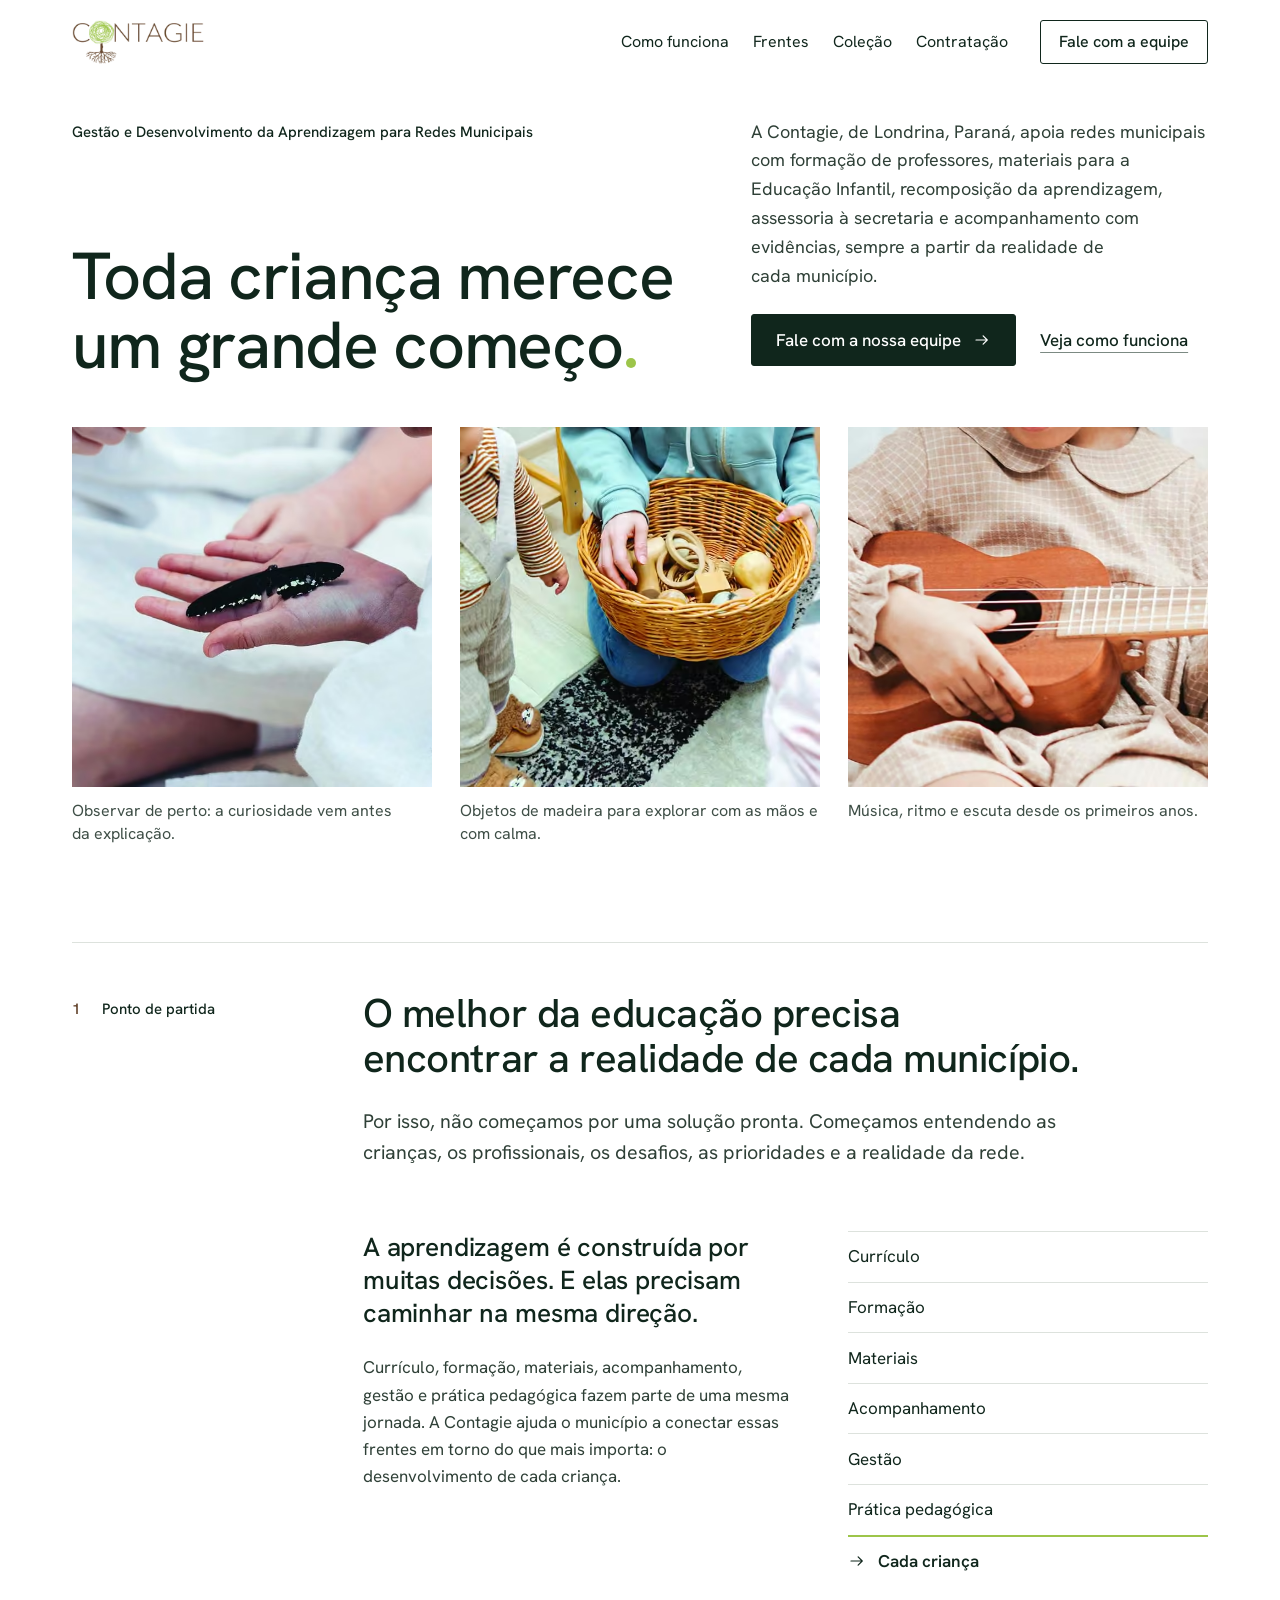
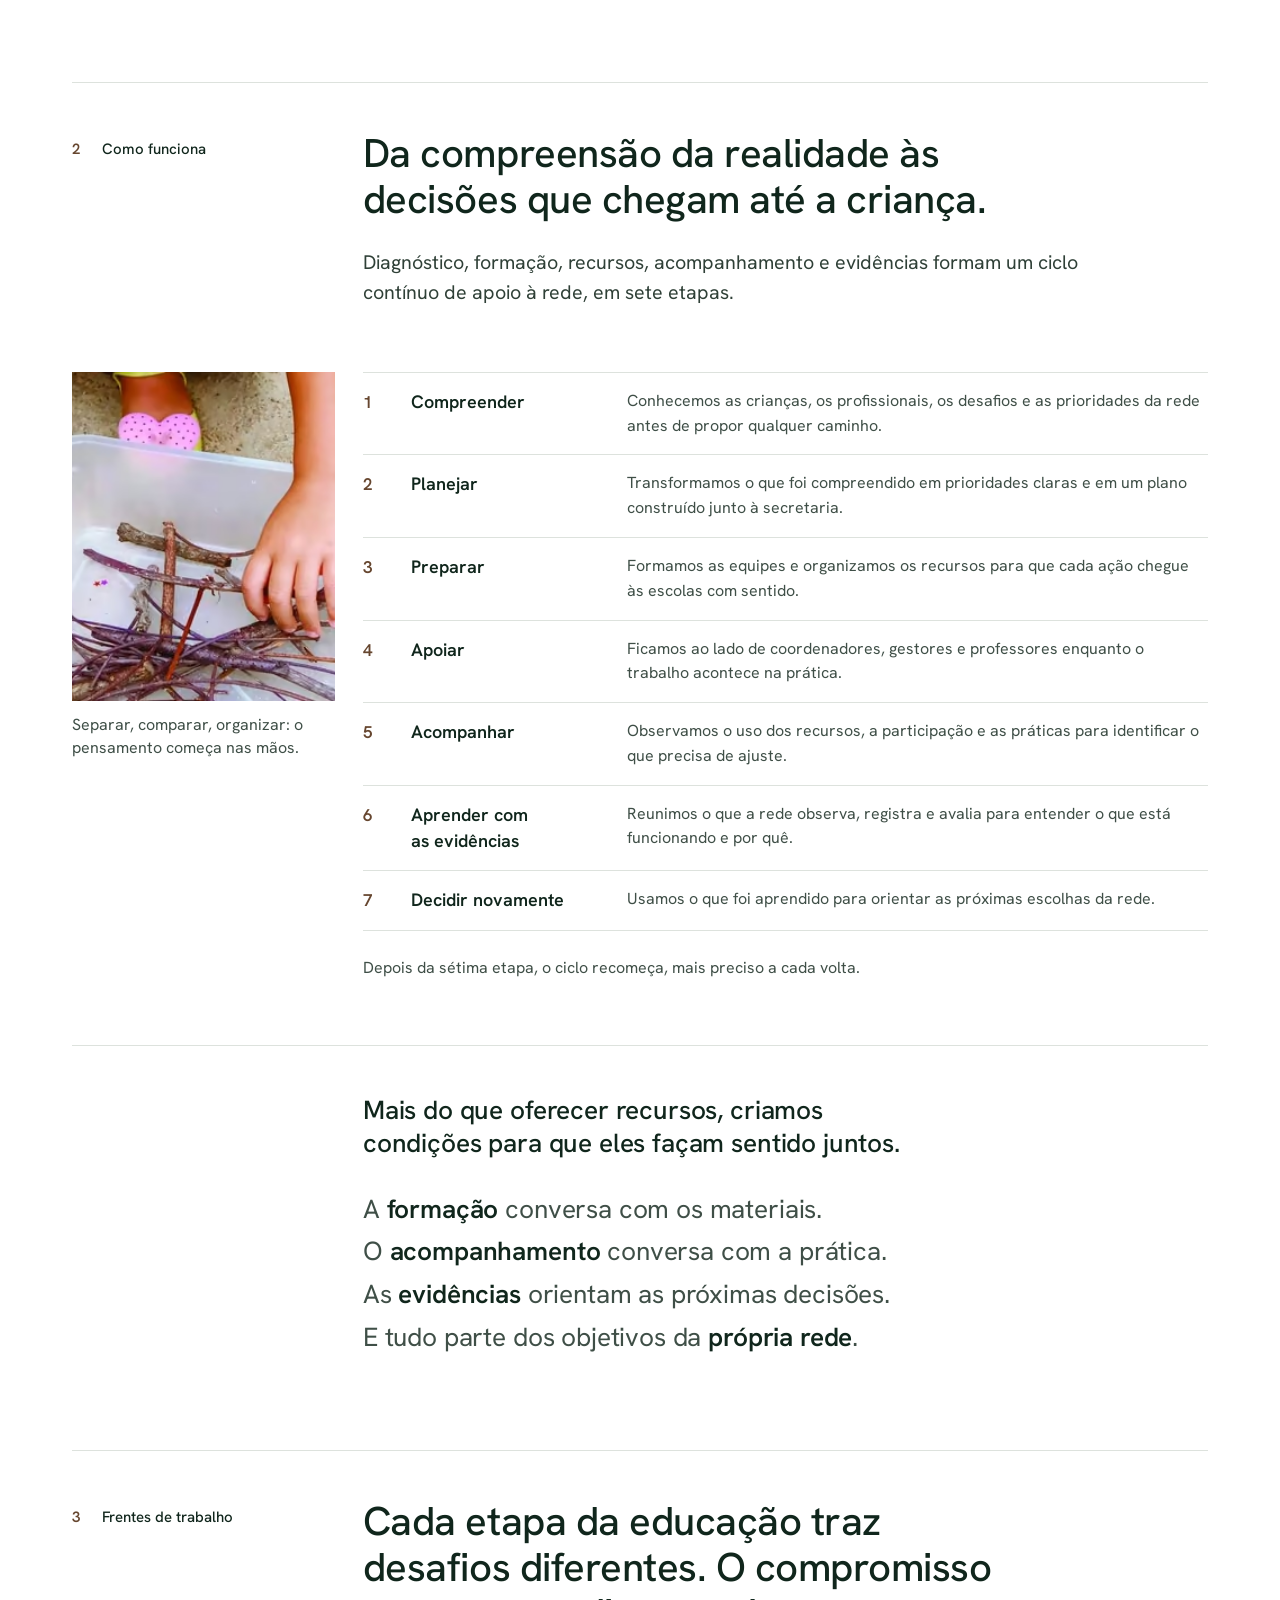
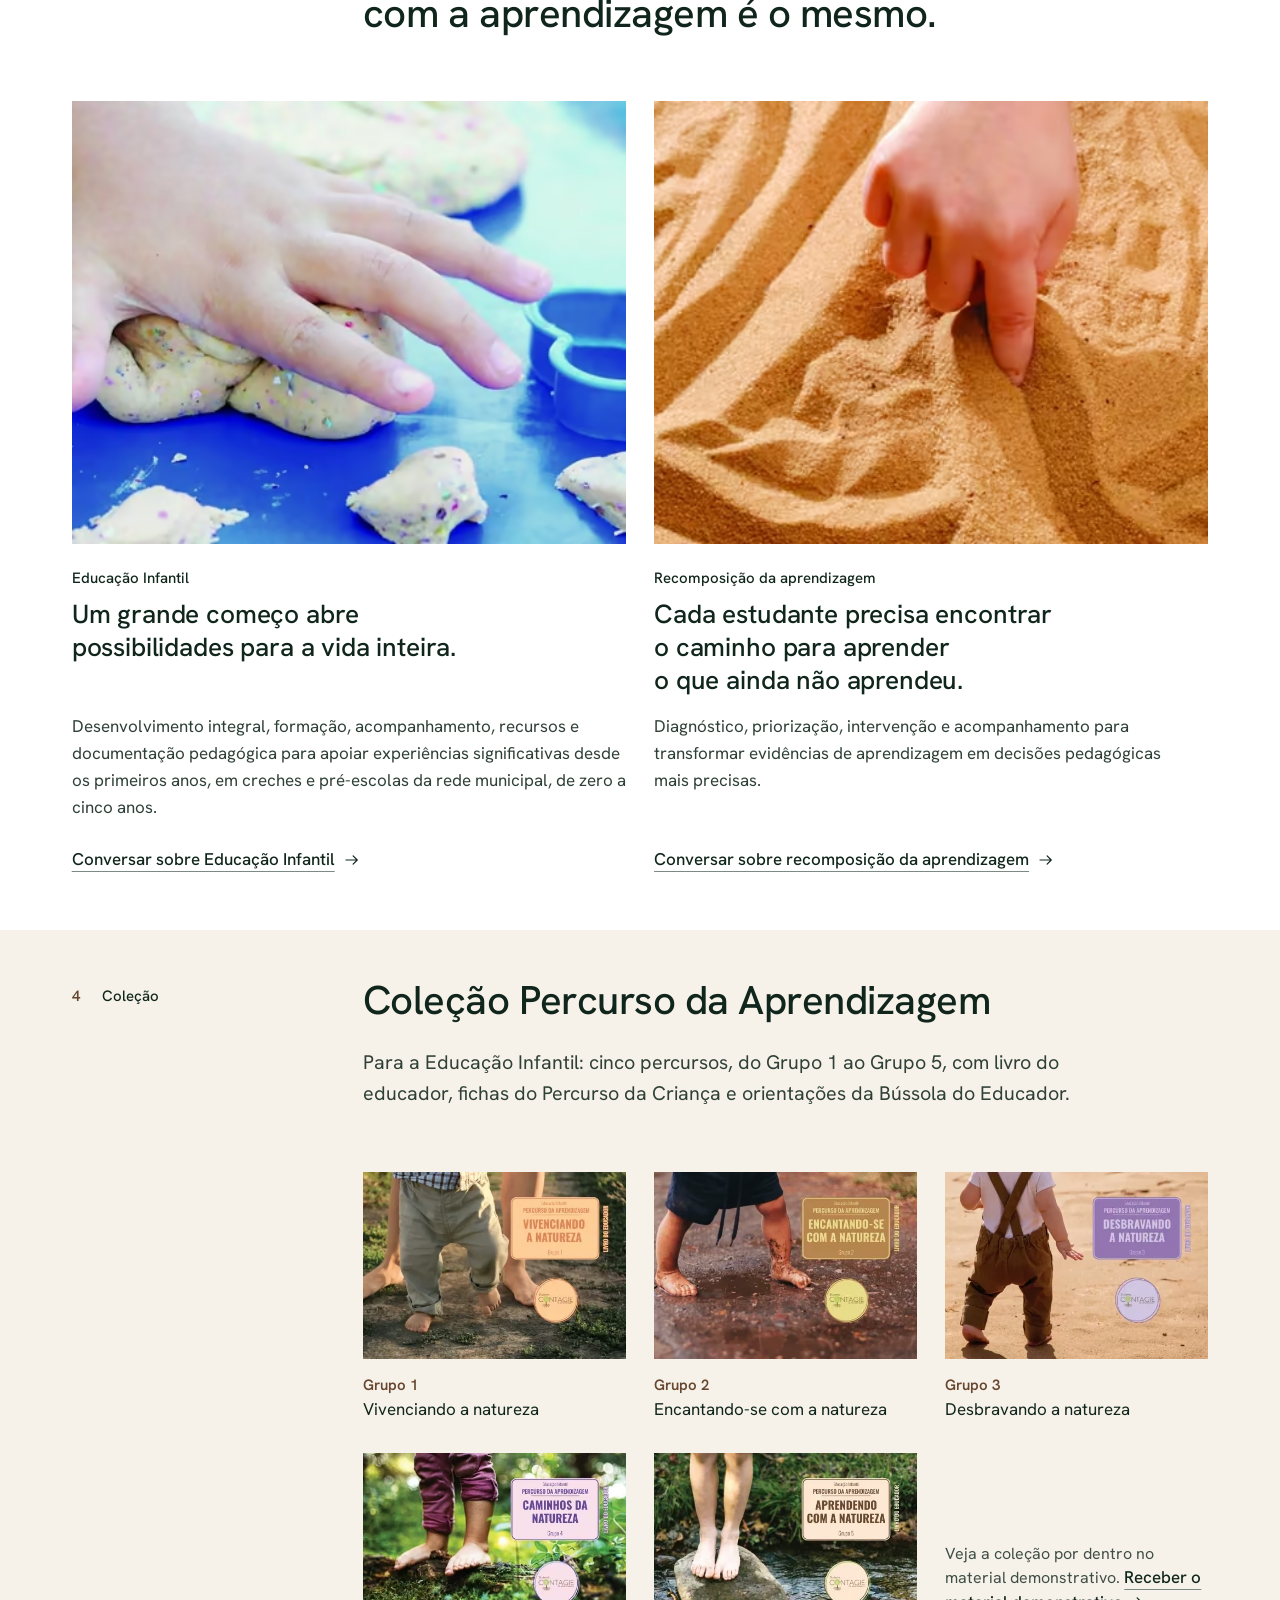
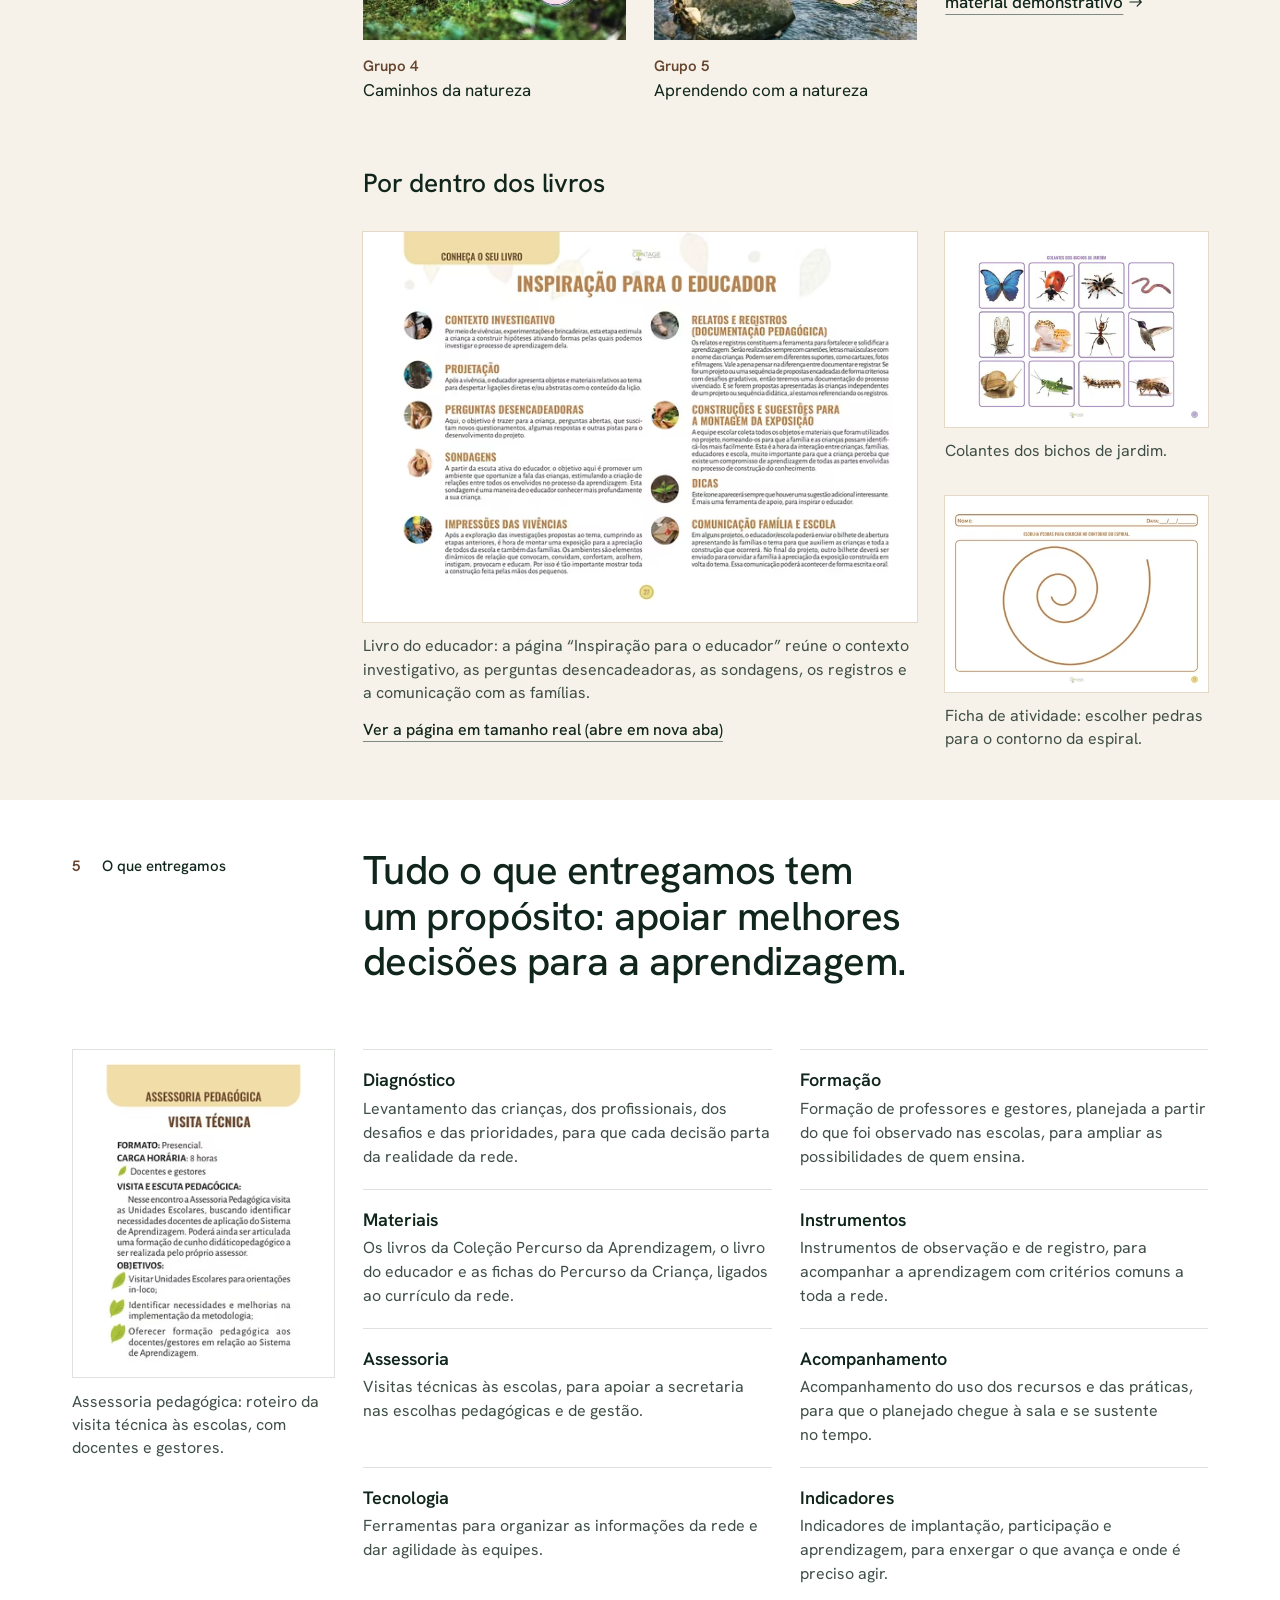
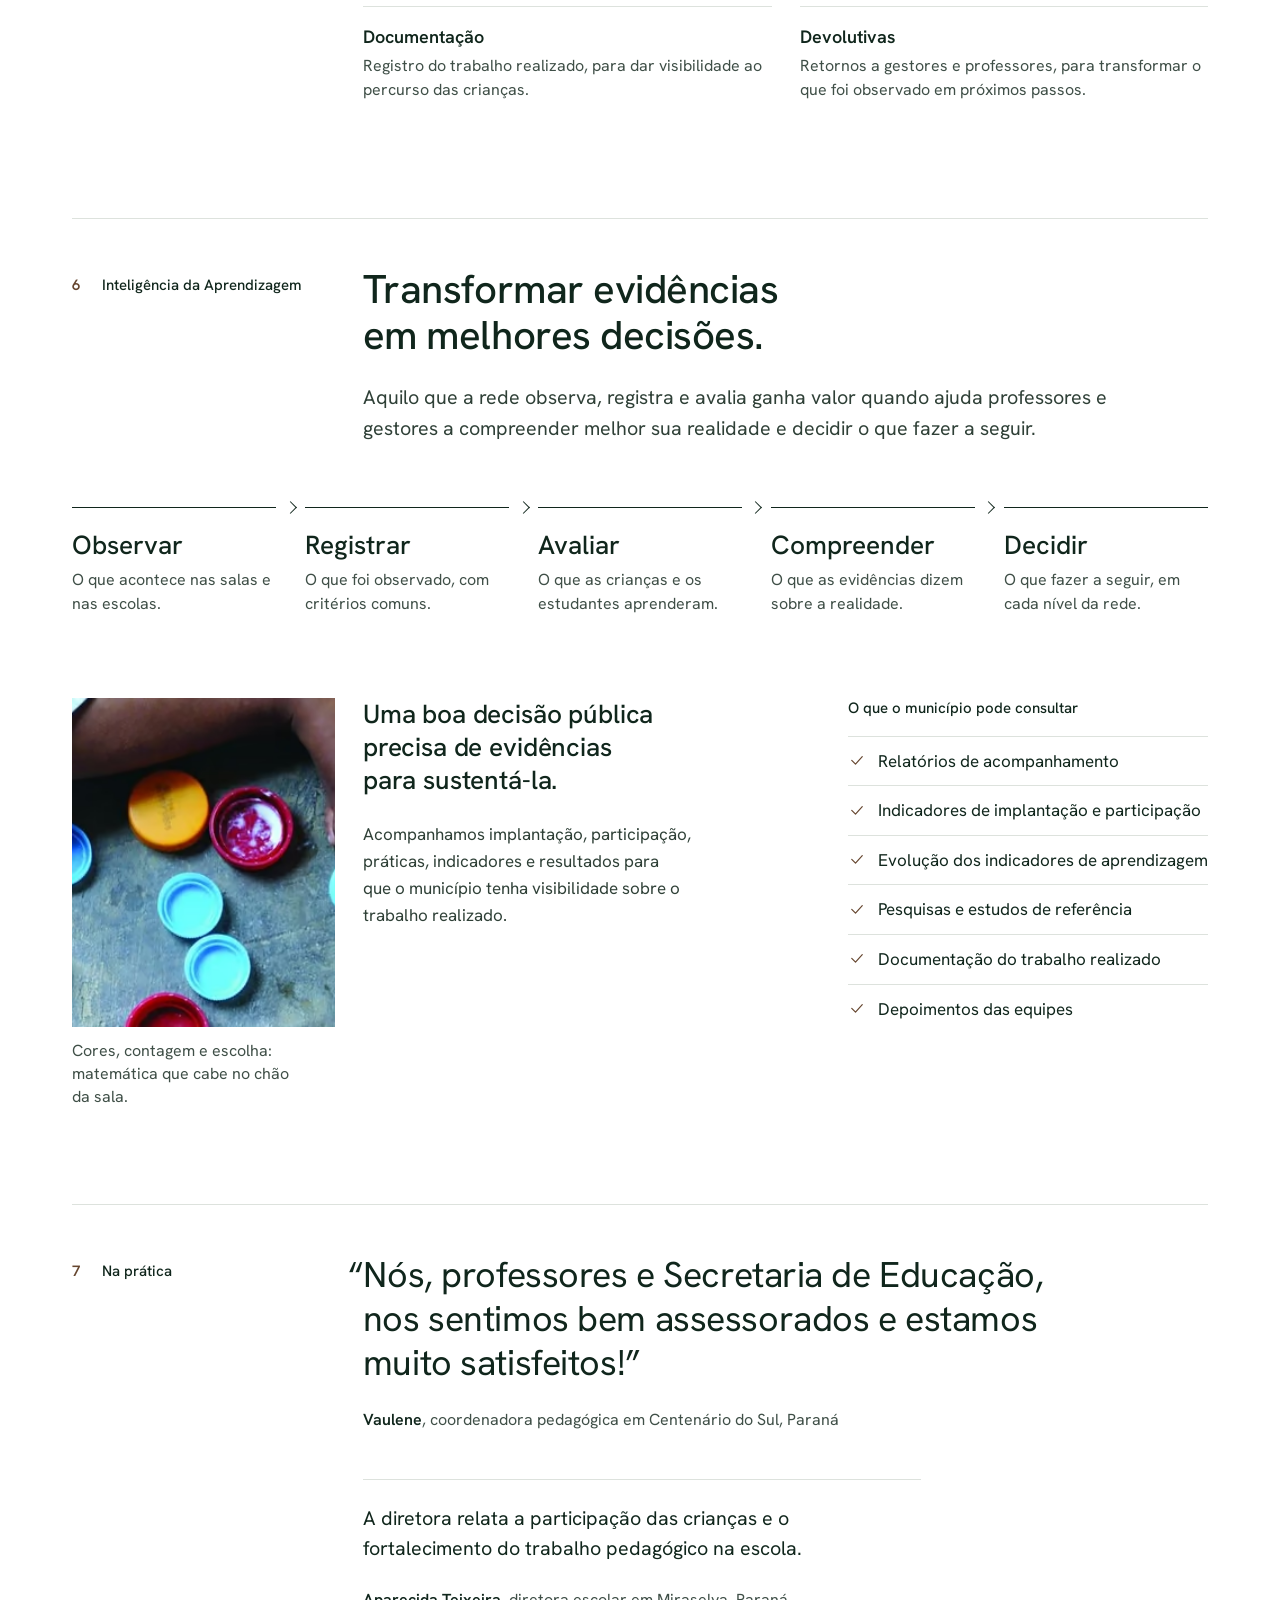
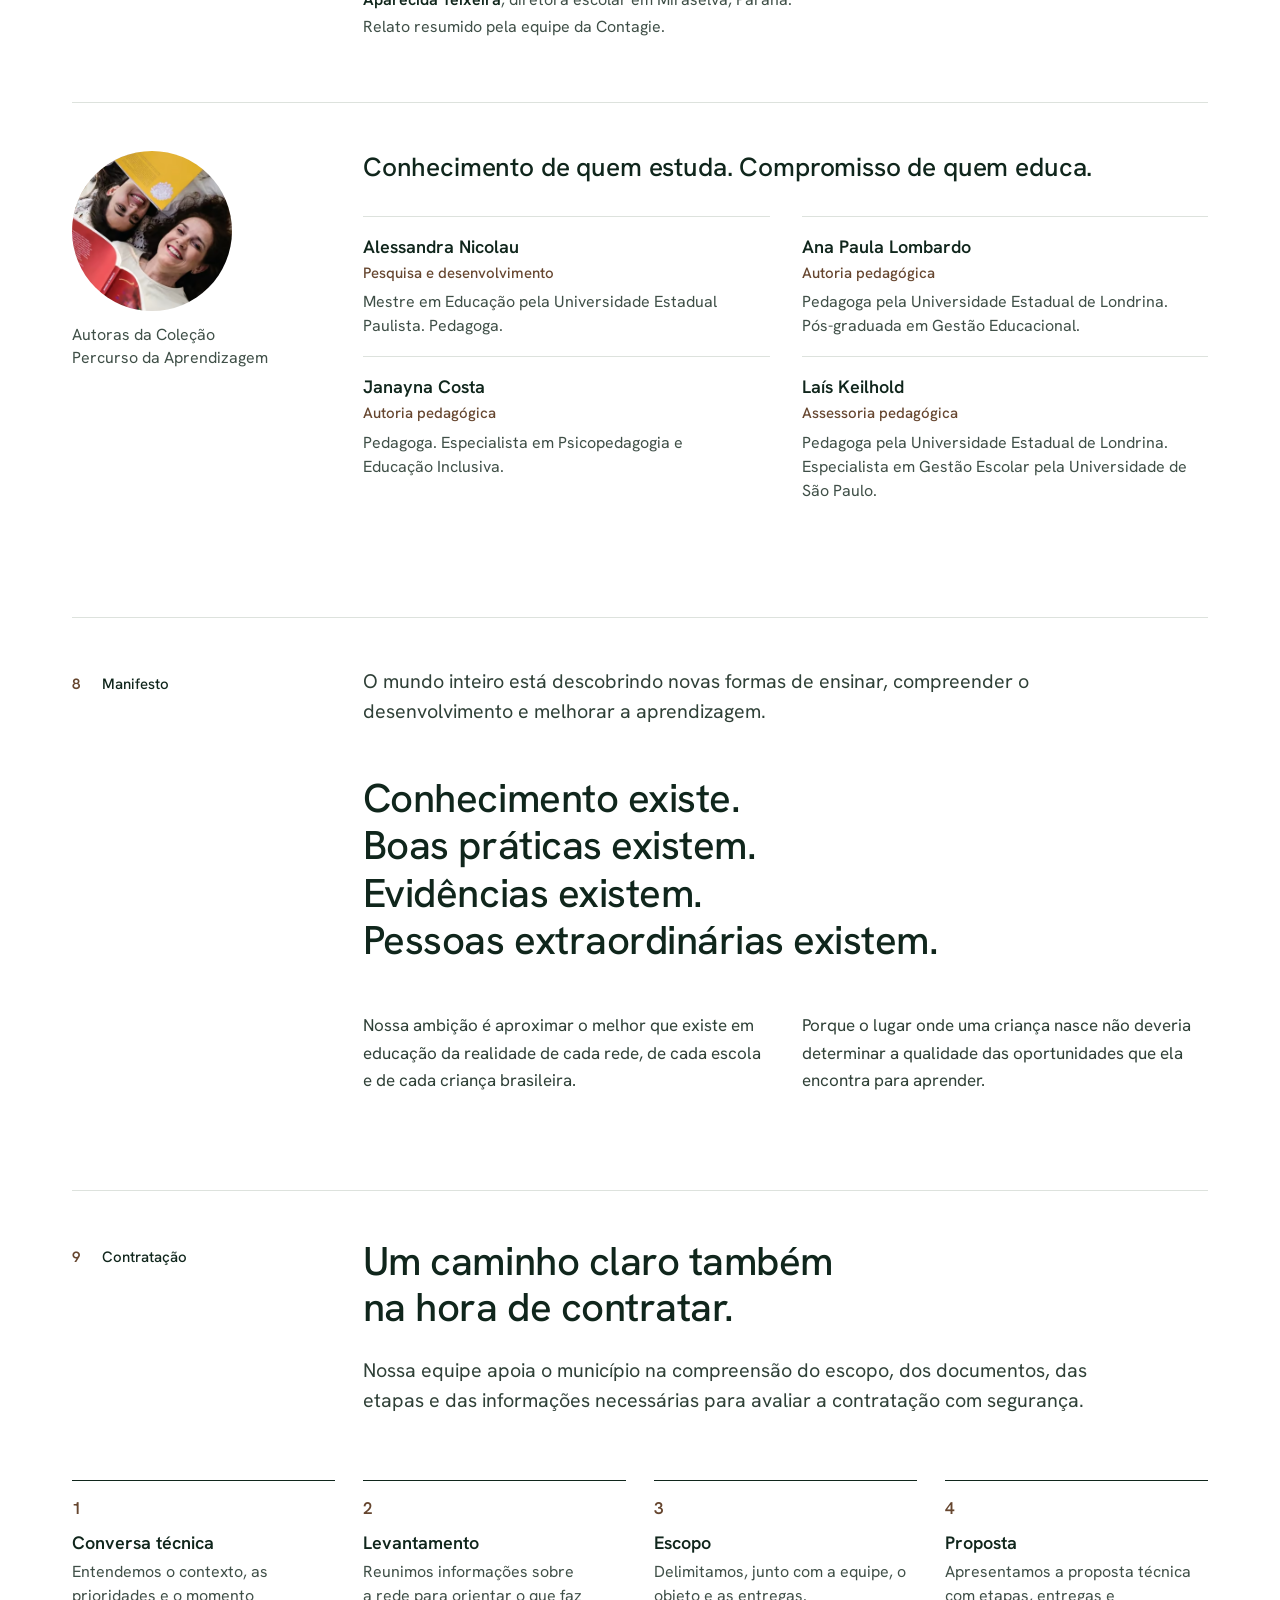
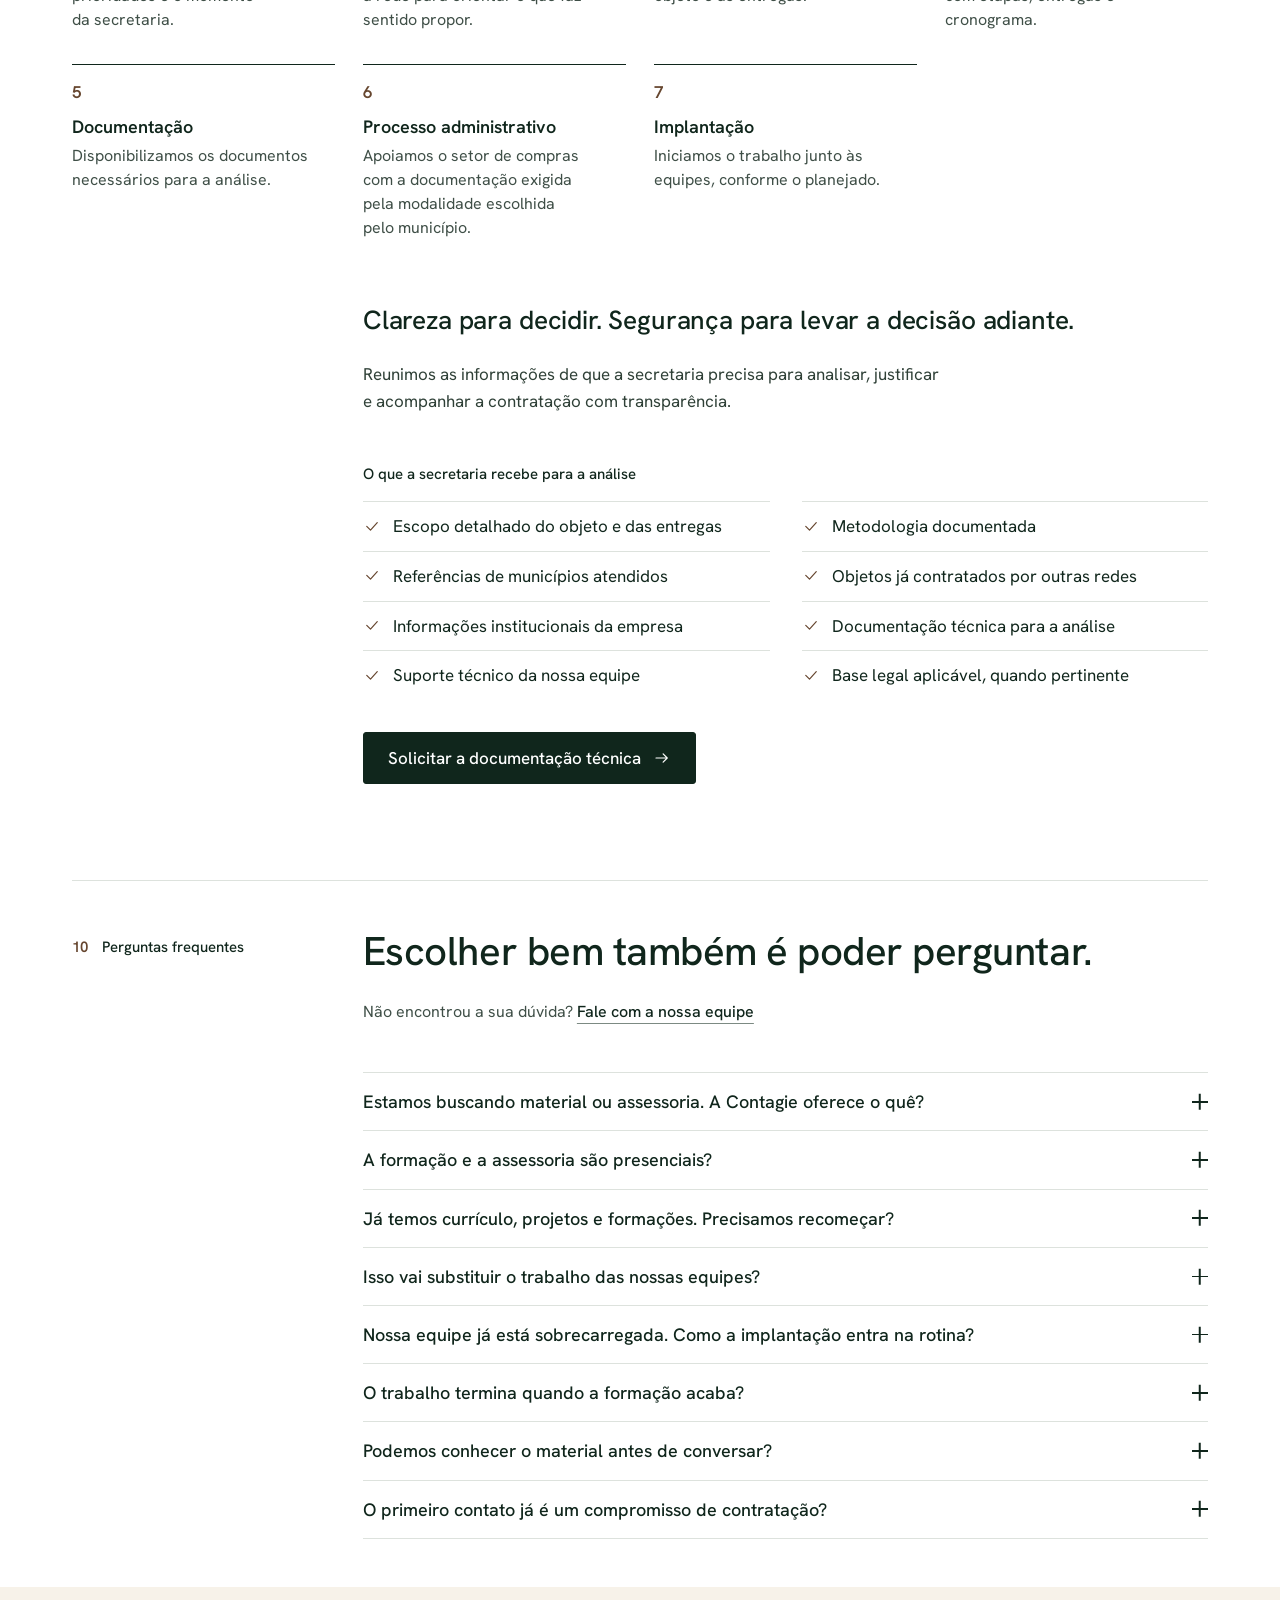
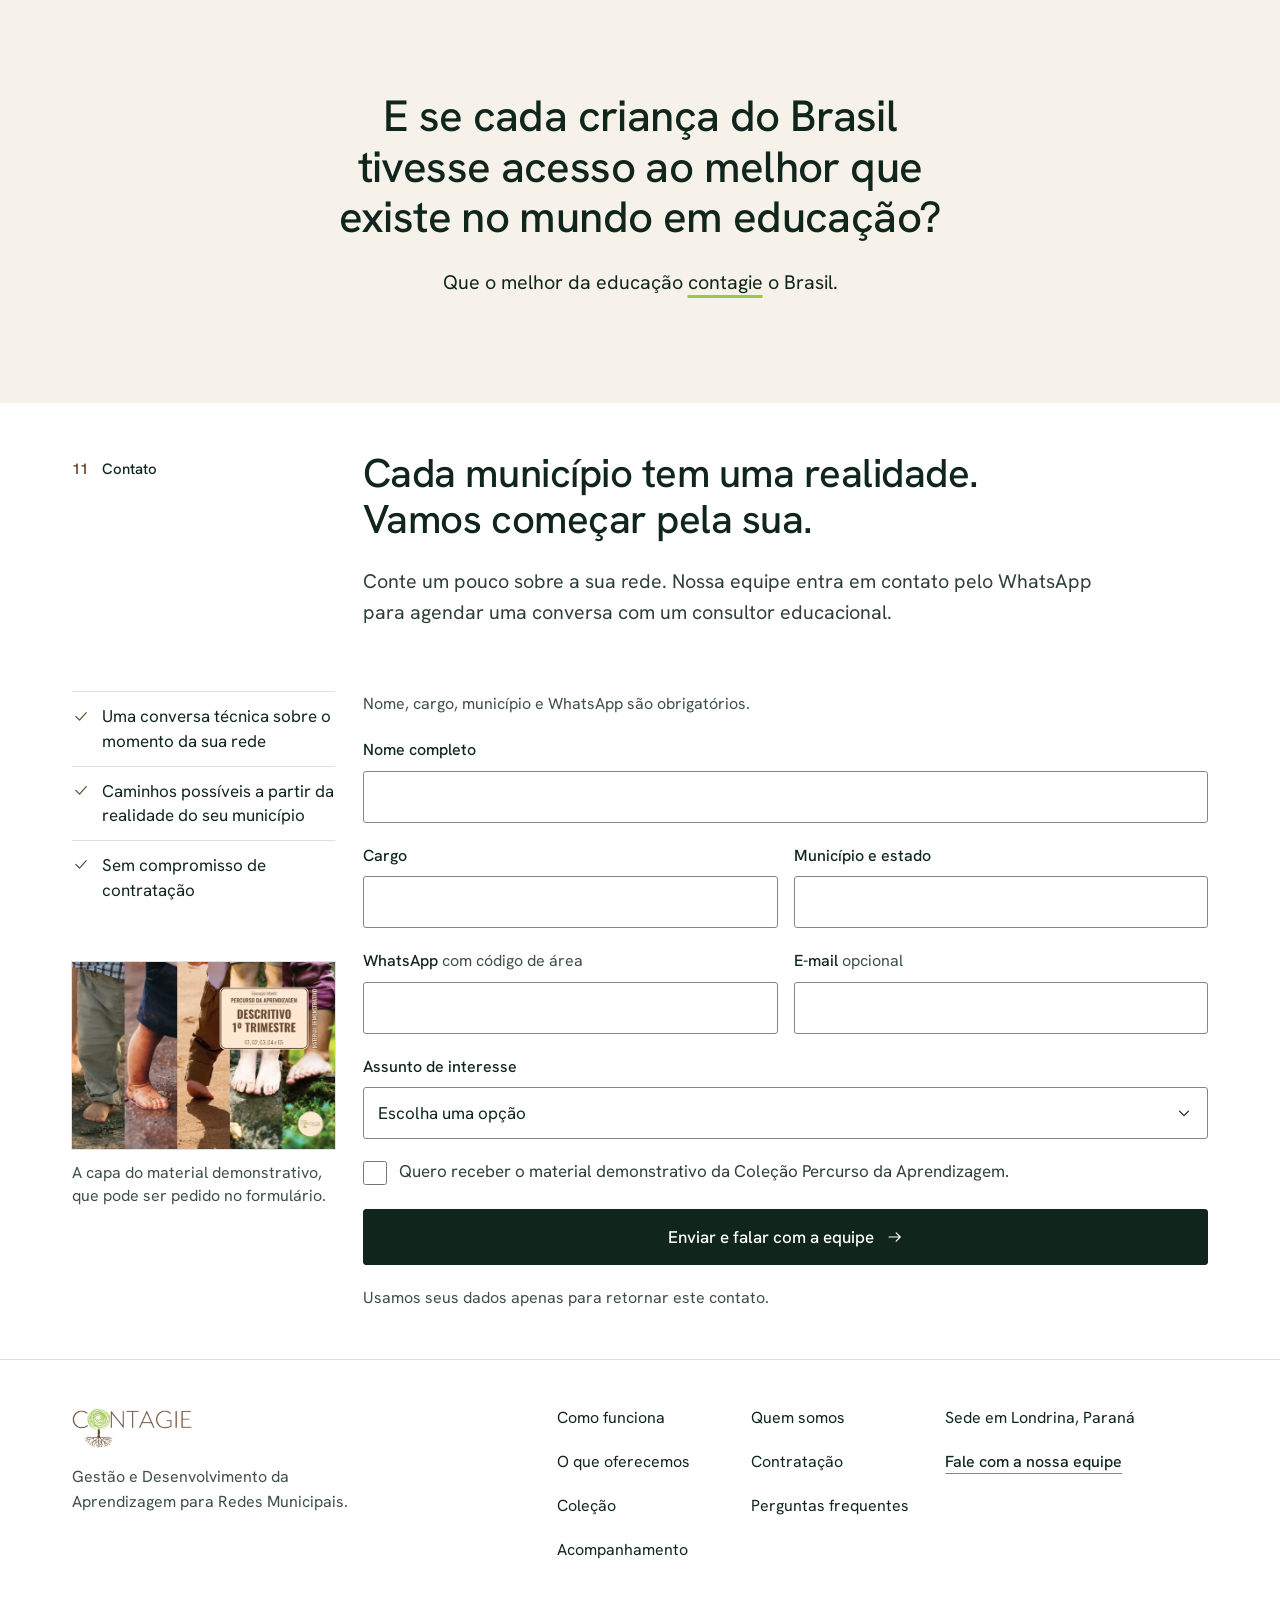
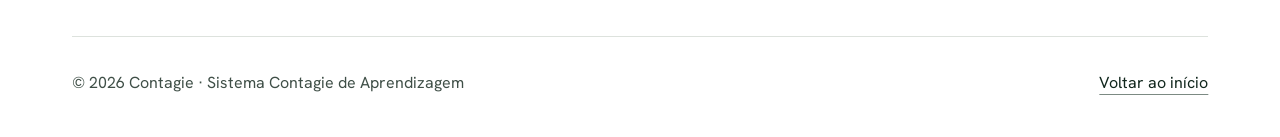
==== commit 47a6cec0: "Substituir a versão com animações por um site leve, calmo e fotográfico A versão com rolagem suave, " ====
--- a/index.html
+++ b/index.html
@@ -7,7 +7,7 @@
 <meta name="description" content="A Contagie apoia redes municipais no desenvolvimento da aprendizagem, conectando formação, recursos, acompanhamento e evidências à realidade de cada município.">
 <!-- Versão de trabalho: remover a linha abaixo quando o site for publicado no endereço definitivo. -->
 <meta name="robots" content="noindex, nofollow">
-<meta name="theme-color" content="#0e2419">
+<meta name="theme-color" content="#ffffff">
 <link rel="icon" href="favicon.svg" type="image/svg+xml">
 <link rel="apple-touch-icon" href="assets/marca/icone-180.png">
 <meta property="og:type" content="website">
@@ -15,20 +15,19 @@
 <meta property="og:site_name" content="Contagie">
 <meta property="og:title" content="Toda criança merece um grande começo">
 <meta property="og:description" content="Gestão e Desenvolvimento da Aprendizagem para Redes Municipais: formação, recursos, acompanhamento e evidências conectados à realidade de cada município.">
-<!-- Na publicação definitiva, trocar pelo endereço completo da imagem para que ela apareça no WhatsApp. -->
+<!-- PENDENTE NA PUBLICAÇÃO (bloqueia a publicação): pedir ao cliente o domínio definitivo e então
+     1. trocar o og:image por https://DOMINIO-DEFINITIVO/assets/marca/compartilhamento.jpg (o WhatsApp só mostra imagem com endereço absoluto);
+     2. acrescentar <meta property="og:url" content="https://DOMINIO-DEFINITIVO/"> e <link rel="canonical" href="https://DOMINIO-DEFINITIVO/">;
+     3. retirar o meta robots noindex acima;
+     4. conferir a prévia no depurador de compartilhamento do Facebook (o mesmo leitor do WhatsApp) e numa conversa do WhatsApp. -->
 <meta property="og:image" content="assets/marca/compartilhamento.jpg">
 <meta property="og:image:width" content="1200">
 <meta property="og:image:height" content="630">
-<link rel="preload" href="assets/fontes/bricolage-grotesque-variavel.woff2" as="font" type="font/woff2" crossorigin>
-<link rel="preload" href="assets/fontes/instrument-serif-italico.woff2" as="font" type="font/woff2" crossorigin>
-<link rel="preload" as="image" href="assets/imagens/cinema-musgo-1200.avif" type="image/avif" imagesrcset="assets/imagens/cinema-musgo-800.avif 800w, assets/imagens/cinema-musgo-1200.avif 1200w, assets/imagens/cinema-musgo-1568.avif 1568w" imagesizes="100vw">
+<meta property="og:image:alt" content="Uma criança tocando ukulele, uma borboleta na palma da mão e o título Toda criança merece um grande começo, com o logotipo da Contagie.">
+<link rel="preload" href="assets/fontes/hanken-grotesk-variavel.woff2" as="font" type="font/woff2" crossorigin>
 <link rel="stylesheet" href="assets/css/estilo.css">
-<script>(function(r){r.classList.add('js');if(window.matchMedia&&window.matchMedia('(min-width: 64rem) and (prefers-reduced-motion: no-preference)').matches){r.classList.add('cinema');}setTimeout(function(){if(!window.contagiePronto){r.classList.remove('js','cinema');}},3500);})(document.documentElement);</script>
-<script src="assets/js/bibliotecas/gsap.min.js" defer></script>
-<script src="assets/js/bibliotecas/ScrollTrigger.min.js" defer></script>
-<script src="assets/js/bibliotecas/SplitText.min.js" defer></script>
-<script src="assets/js/bibliotecas/DrawSVGPlugin.min.js" defer></script>
-<script src="assets/js/bibliotecas/lenis.min.js" defer></script>
+<!-- A classe js esconde o menu no celular. Se o principal.js não carregar (bloqueio de rede, publicação parcial), ela sai e a navegação volta a aparecer. -->
+<script>document.documentElement.classList.add('js');addEventListener('load',function(){if(!window.contagieMenu)document.documentElement.classList.remove('js')});</script>
 <script src="assets/js/principal.js" defer></script>
 <script type="application/ld+json">
 {
@@ -43,247 +42,285 @@
 </head>
 <body>
 
-<svg xmlns="http://www.w3.org/2000/svg" hidden>
-  <symbol id="seta" viewBox="0 0 24 24"><path d="M4 12h15.5M13.5 6l6 6-6 6"/></symbol>
-  <symbol id="marca-feito" viewBox="0 0 24 24"><path d="M5 12.5 10 17.5 19.5 7"/></symbol>
+<svg class="sprite" xmlns="http://www.w3.org/2000/svg" aria-hidden="true" focusable="false">
+  <symbol id="seta" viewBox="0 0 24 24"><path d="M4 12h15M13.5 6.5 19 12l-5.5 5.5"/></symbol>
+  <symbol id="feito" viewBox="0 0 24 24"><path d="M5 12.5 10 17.5 19 7.5"/></symbol>
 </svg>
 
 <a class="pular" href="#conteudo">Pular para o conteúdo principal</a>
-<div class="progresso" aria-hidden="true"><span data-progresso></span></div>
-
-<header class="cabecalho" data-cabecalho>
-  <div class="cabecalho__interno">
+
+<header class="cabecalho">
+  <div class="recipiente cabecalho__interno">
     <a class="marca" href="#inicio">
-      <img class="marca__clara-fundo" src="assets/marca/contagie-logotipo-reduzido.webp" width="360" height="120" alt="Contagie, voltar ao início">
-      <img class="marca__escuro-fundo" src="assets/marca/contagie-logotipo-claro-reduzido.webp" width="360" height="120" alt="" aria-hidden="true">
+      <img src="assets/marca/contagie-logotipo-reduzido.webp" width="360" height="120" alt="Contagie, voltar ao início">
     </a>
-    <button class="menu-botao" type="button" aria-expanded="false" aria-controls="navegacao" data-menu-botao>
-      <span class="menu-botao__texto">Menu</span>
-      <span class="menu-botao__traco" aria-hidden="true"></span>
+    <a class="botao botao--contorno cabecalho__atalho" href="#formulario-contato">Fale conosco</a>
+    <button class="menu-botao" type="button" aria-expanded="false" aria-controls="navegacao" hidden>
+      <span>Menu</span>
+      <span class="menu-botao__icone" aria-hidden="true"></span>
     </button>
-    <nav class="navegacao" id="navegacao" aria-label="Principal" data-navegacao>
-      <ul role="list">
+    <nav class="navegacao" id="navegacao" aria-label="Principal">
+      <ul>
         <li><a href="#metodo">Como funciona</a></li>
         <li><a href="#frentes">Frentes</a></li>
-        <li><a href="#evidencias">Evidências</a></li>
+        <li><a href="#colecao">Coleção</a></li>
         <li><a href="#contratacao">Contratação</a></li>
+        <li class="navegacao__contato"><a href="#formulario-contato">Fale com a equipe</a></li>
       </ul>
-      <a class="botao botao--escuro navegacao__chamada" href="#contato"><span>Fale com a equipe</span><svg class="icone" aria-hidden="true"><use href="#seta"/></svg></a>
+      <a class="botao botao--contorno navegacao__chamada" href="#contato">Fale com a equipe</a>
     </nav>
   </div>
 </header>
 
 <main id="conteudo" tabindex="-1">
 
-  <!-- 1. Abertura: a copa se abre ao rolar -->
-  <section class="abertura" id="inicio" aria-labelledby="titulo-abertura" data-abertura>
-    <div class="abertura__palco" data-palco>
-      <div class="abertura__conteudo" data-abertura-conteudo>
-        <p class="rotulo">Gestão e Desenvolvimento da Aprendizagem para Redes Municipais</p>
-        <h1 class="titulo-mega" id="titulo-abertura" data-dividir>Toda criança merece um grande <em>começo.</em></h1>
-        <div class="abertura__base">
-          <p class="destaque">A Contagie apoia redes municipais no desenvolvimento da aprendizagem, conectando formação, recursos, acompanhamento e evidências à realidade de cada município.</p>
-          <div class="acoes">
-            <a class="botao botao--escuro" href="#contato"><span>Fale com a nossa equipe</span><svg class="icone" aria-hidden="true"><use href="#seta"/></svg></a>
-            <a class="link-linha" href="#metodo">Veja como funciona</a>
-          </div>
+  <!-- Legendas das fotografias: voz pedagógica curta, sem fatos novos; a descrição literal fica só no texto alternativo.
+       Aguardam a aprovação da equipe da Contagie antes da publicação definitiva. -->
+
+  <!-- 1. Abertura -->
+  <section class="abertura" id="inicio" aria-labelledby="titulo-abertura">
+    <div class="recipiente grade">
+      <div class="abertura__titulo">
+        <p class="rotulo"><span class="so-computador">Gestão e Desenvolvimento da Aprendizagem para Redes Municipais</span><span class="so-celular">Para Redes Municipais</span></p>
+        <h1 class="texto-display" id="titulo-abertura">Toda criança merece um grande começo<span class="ponto" aria-hidden="true"></span><span class="oculto">.</span></h1>
+      </div>
+      <div class="abertura__apoio">
+        <p class="texto-destaque">A Contagie, de Londrina, Paraná, apoia redes municipais com formação de professores, materiais para a Educação Infantil, recomposição da aprendizagem, assessoria à secretaria e acompanhamento com evidências, sempre a partir da realidade de cada município.</p>
+        <div class="acoes">
+          <a class="botao" href="#contato">Fale com a nossa equipe<svg class="icone" aria-hidden="true"><use href="#seta"/></svg></a>
+          <a class="link" href="#metodo">Veja como funciona</a>
         </div>
       </div>
-
-      <div class="abertura__copa" data-copa>
-        <picture>
-          <source type="image/avif" srcset="assets/imagens/cinema-musgo-800.avif 800w, assets/imagens/cinema-musgo-1200.avif 1200w, assets/imagens/cinema-musgo-1568.avif 1568w" sizes="100vw">
-          <source type="image/webp" srcset="assets/imagens/cinema-musgo-800.webp 800w, assets/imagens/cinema-musgo-1200.webp 1200w, assets/imagens/cinema-musgo-1568.webp 1568w" sizes="100vw">
-          <img src="assets/imagens/cinema-musgo-1200.webp" width="1568" height="1110" alt="Pés descalços de uma criança sobre um tronco coberto de musgo, na floresta. Fotografia da capa do livro do Grupo 4 da Coleção Percurso da Aprendizagem." fetchpriority="high" decoding="async">
+      <div class="abertura__fotos">
+        <figure class="abertura__foto">
+          <picture class="foto">
+            <source media="(max-width: 47.99rem)" type="image/avif" srcset="assets/imagens/abertura-borboleta-perto-360.avif 360w, assets/imagens/abertura-borboleta-perto-411.avif 411w" sizes="45vw">
+            <source media="(max-width: 47.99rem)" type="image/webp" srcset="assets/imagens/abertura-borboleta-perto-360.webp 360w, assets/imagens/abertura-borboleta-perto-411.webp 411w" sizes="45vw">
+            <source type="image/avif" srcset="assets/imagens/abertura-borboleta-360.avif 360w, assets/imagens/abertura-borboleta-576.avif 576w" sizes="(min-width: 90rem) 410px, (min-width: 48rem) 30vw, 45vw">
+            <source type="image/webp" srcset="assets/imagens/abertura-borboleta-360.webp 360w, assets/imagens/abertura-borboleta-576.webp 576w" sizes="(min-width: 90rem) 410px, (min-width: 48rem) 30vw, 45vw">
+            <img src="assets/imagens/abertura-borboleta-576.webp" width="576" height="576" alt="Uma borboleta preta com pintas claras pousada na palma aberta de uma mão, com outra mão logo atrás.">
+          </picture>
+          <figcaption>Observar de perto: a curiosidade vem antes da explicação.</figcaption>
+        </figure>
+        <figure class="abertura__foto">
+          <picture class="foto">
+            <source type="image/avif" srcset="assets/imagens/abertura-cesto-360.avif 360w, assets/imagens/abertura-cesto-655.avif 655w" sizes="(min-width: 90rem) 410px, (min-width: 48rem) 30vw, 45vw">
+            <source type="image/webp" srcset="assets/imagens/abertura-cesto-360.webp 360w, assets/imagens/abertura-cesto-655.webp 655w" sizes="(min-width: 90rem) 410px, (min-width: 48rem) 30vw, 45vw">
+            <img src="assets/imagens/abertura-cesto-655.webp" width="655" height="655" alt="Uma criança pequena de macacão listrado, de pé, ao lado de uma pessoa ajoelhada que segura um cesto de vime com brinquedos de madeira; uma mão pega um dos brinquedos.">
+          </picture>
+          <figcaption>Objetos de madeira para explorar com as mãos e com calma.</figcaption>
+        </figure>
+        <figure class="abertura__foto abertura__foto--primeira">
+          <picture class="foto">
+            <source media="(max-width: 47.99rem)" type="image/avif" srcset="assets/imagens/crianca-ukulele-paisagem-390.avif 390w, assets/imagens/crianca-ukulele-paisagem-640.avif 640w, assets/imagens/crianca-ukulele-paisagem-825.avif 825w" sizes="calc(100vw - 2.5rem)">
+            <source media="(max-width: 47.99rem)" type="image/webp" srcset="assets/imagens/crianca-ukulele-paisagem-390.webp 390w, assets/imagens/crianca-ukulele-paisagem-640.webp 640w, assets/imagens/crianca-ukulele-paisagem-825.webp 825w" sizes="calc(100vw - 2.5rem)">
+            <source type="image/avif" srcset="assets/imagens/abertura-ukulele-360.avif 360w, assets/imagens/abertura-ukulele-584.avif 584w" sizes="(min-width: 90rem) 410px, 30vw">
+            <source type="image/webp" srcset="assets/imagens/abertura-ukulele-360.webp 360w, assets/imagens/abertura-ukulele-584.webp 584w" sizes="(min-width: 90rem) 410px, 30vw">
+            <img src="assets/imagens/abertura-ukulele-584.webp" width="584" height="584" fetchpriority="high" alt="Criança com roupa xadrez tocando um ukulele de madeira no colo.">
+          </picture>
+          <figcaption>Música, ritmo e escuta desde os primeiros anos.</figcaption>
+        </figure>
+      </div>
+    </div>
+  </section>
+
+  <!-- 2. Ponto de partida e o desafio -->
+  <section class="secao" id="ponto-de-partida" aria-labelledby="titulo-partida">
+    <div class="recipiente grade">
+      <p class="rotulo secao__rotulo"><span class="numeral" aria-hidden="true">1</span> Ponto de partida</p>
+      <div class="secao__cabeca">
+        <h2 class="texto-titulo" id="titulo-partida">O melhor da educação precisa encontrar a realidade de cada município.</h2>
+        <p class="texto-destaque">Por isso, não começamos por uma solução pronta. Começamos entendendo as crianças, os profissionais, os desafios, as prioridades e a realidade da rede.</p>
+      </div>
+
+      <div class="desafio">
+        <h3 class="texto-subtitulo">A aprendizagem é construída por muitas decisões. E elas precisam caminhar na mesma direção.</h3>
+        <p>Currículo, formação, materiais, acompanhamento, gestão e prática pedagógica fazem parte de uma mesma jornada. A Contagie ajuda o município a conectar essas frentes em torno do que mais importa: o desenvolvimento de cada criança.</p>
+      </div>
+      <ul class="desafio__lista">
+        <li>Currículo</li>
+        <li>Formação</li>
+        <li>Materiais</li>
+        <li>Acompanhamento</li>
+        <li>Gestão</li>
+        <li>Prática pedagógica</li>
+        <li class="desafio__destino"><svg class="icone" aria-hidden="true"><use href="#seta"/></svg>Cada criança</li>
+      </ul>
+    </div>
+  </section>
+
+  <!-- 3. Como funciona: o ciclo em sete etapas -->
+  <section class="secao" id="metodo" aria-labelledby="titulo-metodo">
+    <div class="recipiente grade">
+      <p class="rotulo secao__rotulo"><span class="numeral" aria-hidden="true">2</span> Como funciona</p>
+      <div class="secao__cabeca">
+        <h2 class="texto-titulo" id="titulo-metodo">Da compreensão da realidade às decisões que chegam até a criança.</h2>
+        <p class="texto-destaque">Diagnóstico, formação, recursos, acompanhamento e evidências formam um ciclo contínuo de apoio à rede, em sete etapas.</p>
+      </div>
+
+      <figure class="lateral-foto metodo__foto">
+        <picture class="foto">
+          <source media="(max-width: 47.99rem)" type="image/avif" srcset="assets/imagens/gravetos-4x3-390.avif 390w, assets/imagens/gravetos-4x3-616.avif 616w" sizes="calc(100vw - 2.5rem)">
+          <source media="(max-width: 47.99rem)" type="image/webp" srcset="assets/imagens/gravetos-4x3-390.webp 390w, assets/imagens/gravetos-4x3-616.webp 616w" sizes="calc(100vw - 2.5rem)">
+          <source type="image/avif" srcset="assets/imagens/gravetos-4x5-296.avif 296w, assets/imagens/gravetos-4x5-439.avif 439w" sizes="(min-width: 90rem) 296px, (min-width: 64rem) 22vw, 15rem">
+          <source type="image/webp" srcset="assets/imagens/gravetos-4x5-296.webp 296w, assets/imagens/gravetos-4x5-439.webp 439w" sizes="(min-width: 90rem) 296px, (min-width: 64rem) 22vw, 15rem">
+          <img src="assets/imagens/gravetos-4x5-439.webp" width="439" height="549" loading="lazy" decoding="async" alt="Mão de uma criança mexendo em gravetos dentro de uma caixa transparente, sobre a areia; no alto aparecem as sandálias de outra criança.">
         </picture>
-        <div class="abertura__veu" data-veu aria-hidden="true"></div>
-      </div>
-      <svg class="abertura__anel" viewBox="0 0 100 100" aria-hidden="true" focusable="false" data-anel><circle cx="50" cy="50" r="49.2"/></svg>
-
-      <div class="abertura__declaracao" data-declaracao>
-        <h2 class="titulo-display" data-dividir-linhas>O melhor da educação precisa encontrar a realidade de cada município.</h2>
-        <p>Por isso, não começamos por uma solução pronta. Começamos entendendo as crianças, os profissionais, os desafios, as prioridades e a realidade da rede.</p>
-      </div>
-
-      <p class="abertura__rolar" aria-hidden="true" data-rolar><span></span>Role para ver</p>
-    </div>
-  </section>
-
-  <!-- 2. O desafio: muitas decisões, uma direção -->
-  <section class="secao desafio" id="desafio" aria-labelledby="titulo-desafio" data-desafio>
-    <div class="recipiente desafio__grade">
-      <div class="desafio__cabeca">
-        <p class="rotulo">O desafio</p>
-        <h2 class="titulo-secao" id="titulo-desafio" data-revelar-linhas>A aprendizagem é construída por muitas decisões.</h2>
-        <p class="serifa-grande">E elas precisam caminhar na mesma direção.</p>
-      </div>
-
-      <div class="convergencia" data-convergencia>
-        <ul class="convergencia__frentes" role="list">
-          <li data-frente-palavra>Currículo</li>
-          <li data-frente-palavra>Formação</li>
-          <li data-frente-palavra>Materiais</li>
-          <li data-frente-palavra>Acompanhamento</li>
-          <li data-frente-palavra>Gestão</li>
-          <li data-frente-palavra>Prática pedagógica</li>
+        <figcaption>Separar, comparar, organizar: o pensamento começa nas mãos.</figcaption>
+      </figure>
+
+      <div class="metodo__etapas">
+        <ol class="etapas">
+          <li><span class="etapas__numero" aria-hidden="true">1</span><h3>Compreender</h3><p>Conhecemos as crianças, os profissionais, os desafios e as prioridades da rede antes de propor qualquer caminho.</p></li>
+          <li><span class="etapas__numero" aria-hidden="true">2</span><h3>Planejar</h3><p>Transformamos o que foi compreendido em prioridades claras e em um plano construído junto à secretaria.</p></li>
+          <li><span class="etapas__numero" aria-hidden="true">3</span><h3>Preparar</h3><p>Formamos as equipes e organizamos os recursos para que cada ação chegue às escolas com sentido.</p></li>
+          <li><span class="etapas__numero" aria-hidden="true">4</span><h3>Apoiar</h3><p>Ficamos ao lado de coordenadores, gestores e professores enquanto o trabalho acontece na prática.</p></li>
+          <li><span class="etapas__numero" aria-hidden="true">5</span><h3>Acompanhar</h3><p>Observamos o uso dos recursos, a participação e as práticas para identificar o que precisa de ajuste.</p></li>
+          <li><span class="etapas__numero" aria-hidden="true">6</span><h3>Aprender com as evidências</h3><p>Reunimos o que a rede observa, registra e avalia para entender o que está funcionando e por quê.</p></li>
+          <li><span class="etapas__numero" aria-hidden="true">7</span><h3>Decidir novamente</h3><p>Usamos o que foi aprendido para orientar as próximas escolhas da rede.</p></li>
+        </ol>
+        <p class="etapas__nota">Depois da sétima etapa, o ciclo recomeça, mais preciso a cada volta.</p>
+      </div>
+
+      <div class="conexoes">
+        <h3 class="texto-subtitulo">Mais do que oferecer recursos, criamos condições para que eles façam sentido juntos.</h3>
+        <ul class="conexoes__lista">
+          <li>A <strong>formação</strong> conversa com os materiais.</li>
+          <li>O <strong>acompanhamento</strong> conversa com a prática.</li>
+          <li>As <strong>evidências</strong> orientam as próximas decisões.</li>
+          <li>E tudo parte dos objetivos da <strong>própria rede</strong>.</li>
         </ul>
-        <svg class="convergencia__linhas" aria-hidden="true" focusable="false" data-convergencia-linhas></svg>
-        <p class="convergencia__alvo" data-convergencia-alvo><span class="convergencia__ponto" aria-hidden="true"></span><span>cada criança</span></p>
-      </div>
-
-      <p class="desafio__texto">Currículo, formação, materiais, acompanhamento, gestão e prática pedagógica fazem parte de uma mesma jornada. A Contagie ajuda o município a conectar essas frentes em torno do que mais importa: o desenvolvimento de cada criança.</p>
-    </div>
-  </section>
-
-  <!-- 3. Como funciona: o ciclo contínuo -->
-  <section class="secao secao--escura metodo" id="metodo" aria-labelledby="titulo-metodo" data-metodo>
-    <div class="recipiente metodo__cabeca">
-      <p class="rotulo">Como funciona</p>
-      <h2 class="titulo-secao" id="titulo-metodo" data-revelar-linhas>Da compreensão da realidade às decisões que chegam até a criança.</h2>
-      <p class="destaque">Diagnóstico, formação, recursos, acompanhamento e evidências formam uma jornada contínua de apoio à rede.</p>
-    </div>
-
-    <div class="metodo__palco" data-metodo-palco>
-      <div class="recipiente metodo__grade">
-        <div class="metodo__roda" aria-hidden="true" data-metodo-roda>
-          <svg viewBox="0 0 600 600" focusable="false">
-            <circle class="metodo__trilho" cx="300" cy="300" r="270"/>
-            <circle class="metodo__avanco" cx="300" cy="300" r="270" transform="rotate(-90 300 300)" data-metodo-avanco/>
-            <g data-metodo-marcas></g>
-          </svg>
-          <div class="metodo__centro">
-            <span class="metodo__numero" data-metodo-numero>01</span>
-          </div>
-        </div>
-
-        <ol class="metodo__etapas" role="list" data-metodo-etapas>
-          <li class="etapa" data-etapa><span class="etapa__numero">01</span><h3 class="etapa__nome">Compreender</h3><p>Conhecemos as crianças, os profissionais, os desafios e as prioridades da rede antes de propor qualquer caminho.</p></li>
-          <li class="etapa" data-etapa><span class="etapa__numero">02</span><h3 class="etapa__nome">Planejar</h3><p>Transformamos o que foi compreendido em prioridades claras e em um plano construído junto à secretaria.</p></li>
-          <li class="etapa" data-etapa><span class="etapa__numero">03</span><h3 class="etapa__nome">Preparar</h3><p>Formamos as equipes e organizamos os recursos para que cada ação chegue às escolas com sentido.</p></li>
-          <li class="etapa" data-etapa><span class="etapa__numero">04</span><h3 class="etapa__nome">Apoiar</h3><p>Ficamos ao lado de coordenadores, gestores e professores enquanto o trabalho acontece na prática.</p></li>
-          <li class="etapa" data-etapa><span class="etapa__numero">05</span><h3 class="etapa__nome">Acompanhar</h3><p>Observamos o uso dos recursos, a participação e as práticas para identificar o que precisa de ajuste.</p></li>
-          <li class="etapa" data-etapa><span class="etapa__numero">06</span><h3 class="etapa__nome">Aprender com as evidências</h3><p>Reunimos o que a rede observa, registra e avalia para entender o que está funcionando e por quê.</p></li>
-          <li class="etapa" data-etapa><span class="etapa__numero">07</span><h3 class="etapa__nome">Decidir novamente</h3><p>Usamos o que foi aprendido para orientar as próximas escolhas. E o ciclo recomeça, mais preciso a cada volta.</p></li>
-        </ol>
-      </div>
-    </div>
-  </section>
-
-  <!-- 4. Por que funciona: tudo conectado -->
-  <section class="secao conexoes" aria-labelledby="titulo-conexoes">
-    <div class="recipiente">
-      <h2 class="conexoes__titulo" id="titulo-conexoes">Mais do que oferecer recursos, criamos condições para que eles façam sentido juntos.</h2>
-      <ul class="conexoes__linhas" role="list" data-conexoes>
-        <li>A <em>formação</em> conversa com os materiais.</li>
-        <li>O <em>acompanhamento</em> conversa com a prática.</li>
-        <li>As <em>evidências</em> orientam as próximas decisões.</li>
-        <li>E tudo parte dos objetivos da <em>própria rede.</em></li>
-      </ul>
-    </div>
-  </section>
-
-  <!-- 5. Frentes de trabalho -->
-  <section class="secao frentes" id="frentes" aria-labelledby="titulo-frentes">
-    <div class="recipiente">
-      <div class="cabeca">
-        <p class="rotulo">Frentes de trabalho</p>
-        <h2 class="titulo-secao" id="titulo-frentes" data-revelar-linhas>Cada etapa da educação traz desafios diferentes. O compromisso com a aprendizagem é o mesmo.</h2>
-      </div>
-
-      <div class="frentes__grade">
-        <article class="frente" id="educacao-infantil" aria-labelledby="titulo-infantil">
-          <div class="frente__foto" data-paralaxe>
-            <picture>
-              <source type="image/avif" srcset="assets/imagens/frente-infantil-lama-480.avif 480w, assets/imagens/frente-infantil-lama-720.avif 720w, assets/imagens/frente-infantil-lama-888.avif 888w" sizes="(min-width: 64rem) 44vw, 92vw">
-              <source type="image/webp" srcset="assets/imagens/frente-infantil-lama-480.webp 480w, assets/imagens/frente-infantil-lama-720.webp 720w, assets/imagens/frente-infantil-lama-888.webp 888w" sizes="(min-width: 64rem) 44vw, 92vw">
-              <img src="assets/imagens/frente-infantil-lama-720.webp" width="888" height="1110" loading="lazy" decoding="async" alt="Pés de uma criança pequena caminhando descalça na lama. Fotografia da capa do livro do Grupo 2 da coleção.">
-            </picture>
-          </div>
-          <div class="frente__texto">
-            <p class="rotulo">Educação Infantil</p>
-            <h3 class="titulo-frente" id="titulo-infantil">Um grande começo abre possibilidades para a vida inteira.</h3>
-            <p>Desenvolvimento integral, formação, acompanhamento, recursos e documentação pedagógica para apoiar experiências significativas desde os primeiros anos.</p>
-            <p class="frente__publico">Creches e pré-escolas da rede municipal, de zero a cinco anos</p>
-            <a class="link-seta" href="#contato" data-assunto="Educação Infantil"><span>Conversar sobre Educação Infantil</span><svg class="icone" aria-hidden="true"><use href="#seta"/></svg></a>
-          </div>
-        </article>
-
-        <article class="frente frente--desalinhada" id="recomposicao" aria-labelledby="titulo-recomposicao">
-          <div class="frente__foto" data-paralaxe>
-            <picture>
-              <source type="image/avif" srcset="assets/imagens/frente-recomposicao-pedra-480.avif 480w, assets/imagens/frente-recomposicao-pedra-720.avif 720w, assets/imagens/frente-recomposicao-pedra-888.avif 888w" sizes="(min-width: 64rem) 44vw, 92vw">
-              <source type="image/webp" srcset="assets/imagens/frente-recomposicao-pedra-480.webp 480w, assets/imagens/frente-recomposicao-pedra-720.webp 720w, assets/imagens/frente-recomposicao-pedra-888.webp 888w" sizes="(min-width: 64rem) 44vw, 92vw">
-              <img src="assets/imagens/frente-recomposicao-pedra-720.webp" width="888" height="1110" loading="lazy" decoding="async" alt="Pés descalços equilibrados sobre uma pedra no meio de um riacho. Fotografia da capa do livro do Grupo 5 da coleção.">
-            </picture>
-          </div>
-          <div class="frente__texto">
-            <p class="rotulo">Recomposição da aprendizagem</p>
-            <h3 class="titulo-frente" id="titulo-recomposicao">Cada estudante precisa encontrar o caminho para aprender o que ainda não aprendeu.</h3>
-            <p>Diagnóstico, priorização, intervenção e acompanhamento para transformar evidências de aprendizagem em decisões pedagógicas mais precisas.</p>
-            <a class="link-seta" href="#contato" data-assunto="Recomposição da aprendizagem"><span>Conversar sobre Recomposição</span><svg class="icone" aria-hidden="true"><use href="#seta"/></svg></a>
-          </div>
-        </article>
-      </div>
-    </div>
-  </section>
-
-  <!-- 6. Coleção Percurso da Aprendizagem -->
-  <section class="secao secao--sombra colecao" id="colecao" aria-labelledby="titulo-colecao">
-    <div class="recipiente">
-      <div class="colecao__cabeca">
-        <div>
-          <p class="rotulo">Para a Educação Infantil</p>
-          <h2 class="titulo-secao" id="titulo-colecao" data-revelar-linhas>Coleção Percurso da Aprendizagem</h2>
-        </div>
-        <div class="colecao__apoio">
-          <p class="destaque">Cinco percursos, do Grupo 1 ao Grupo 5, com livro do educador, fichas do Percurso da Criança e orientações da Bússola do Educador.</p>
-          <a class="link-seta" href="#contato" data-amostra><span>Receber o material demonstrativo</span><svg class="icone" aria-hidden="true"><use href="#seta"/></svg></a>
-        </div>
-      </div>
-
-      <ol class="colecao__livros" role="list" data-livros>
-        <li class="livro"><img src="assets/imagens/capa-grupo-1-480.webp" width="480" height="340" loading="lazy" decoding="async" alt="Capa do livro do educador do Grupo 1, Vivenciando a natureza."><p><span>Grupo 1</span>Vivenciando a natureza</p></li>
-        <li class="livro"><img src="assets/imagens/capa-grupo-2-480.webp" width="480" height="340" loading="lazy" decoding="async" alt="Capa do livro do educador do Grupo 2, Encantando-se com a natureza."><p><span>Grupo 2</span>Encantando-se com a natureza</p></li>
-        <li class="livro"><img src="assets/imagens/capa-grupo-3-480.webp" width="480" height="340" loading="lazy" decoding="async" alt="Capa do livro do educador do Grupo 3, Desbravando a natureza."><p><span>Grupo 3</span>Desbravando a natureza</p></li>
-        <li class="livro"><img src="assets/imagens/capa-grupo-4-480.webp" width="480" height="340" loading="lazy" decoding="async" alt="Capa do livro do educador do Grupo 4, Caminhos da natureza."><p><span>Grupo 4</span>Caminhos da natureza</p></li>
-        <li class="livro"><img src="assets/imagens/capa-grupo-5-480.webp" width="480" height="340" loading="lazy" decoding="async" alt="Capa do livro do educador do Grupo 5, Aprendendo com a natureza."><p><span>Grupo 5</span>Aprendendo com a natureza</p></li>
+      </div>
+    </div>
+  </section>
+
+  <!-- 4. Frentes de trabalho -->
+  <section class="secao" id="frentes" aria-labelledby="titulo-frentes">
+    <div class="recipiente grade">
+      <p class="rotulo secao__rotulo"><span class="numeral" aria-hidden="true">3</span> Frentes de trabalho</p>
+      <div class="secao__cabeca">
+        <h2 class="texto-titulo" id="titulo-frentes">Cada etapa da educação traz desafios diferentes. O compromisso com a aprendizagem é o mesmo.</h2>
+      </div>
+
+      <article class="frente" id="educacao-infantil" aria-labelledby="titulo-infantil">
+        <picture class="foto foto--paisagem">
+          <source type="image/avif" srcset="assets/imagens/massinha-5x4-420.avif 420w, assets/imagens/massinha-5x4-640.avif 640w, assets/imagens/massinha-5x4-846.avif 846w" sizes="(min-width: 90rem) 624px, (min-width: 48rem) 44vw, calc(100vw - 2.5rem)">
+          <source type="image/webp" srcset="assets/imagens/massinha-5x4-420.webp 420w, assets/imagens/massinha-5x4-640.webp 640w, assets/imagens/massinha-5x4-846.webp 846w" sizes="(min-width: 90rem) 624px, (min-width: 48rem) 44vw, calc(100vw - 2.5rem)">
+          <img src="assets/imagens/massinha-5x4-640.webp" width="846" height="677" loading="lazy" decoding="async" alt="Mão de uma criança amassando massinha de modelar sobre uma mesa azul, ao lado de uma forminha.">
+        </picture>
+        <h3 class="texto-subtitulo" id="titulo-infantil"><span class="rotulo">Educação Infantil<span class="oculto">.</span></span> Um grande começo abre possibilidades para a vida inteira.</h3>
+        <p>Desenvolvimento integral, formação, acompanhamento, recursos e documentação pedagógica para apoiar experiências significativas desde os primeiros anos, em creches e pré-escolas da rede municipal, de zero a cinco anos.</p>
+        <a class="link link--seta" href="#formulario-contato" data-assunto="Educação Infantil">Conversar sobre Educação Infantil<svg class="icone" aria-hidden="true"><use href="#seta"/></svg></a>
+      </article>
+
+      <article class="frente" id="recomposicao" aria-labelledby="titulo-recomposicao">
+        <picture class="foto foto--paisagem">
+          <source type="image/avif" srcset="assets/imagens/dedo-desenhando-na-areia-420.avif 420w, assets/imagens/dedo-desenhando-na-areia-640.avif 640w, assets/imagens/dedo-desenhando-na-areia-900.avif 900w" sizes="(min-width: 90rem) 624px, (min-width: 48rem) 44vw, calc(100vw - 2.5rem)">
+          <source type="image/webp" srcset="assets/imagens/dedo-desenhando-na-areia-420.webp 420w, assets/imagens/dedo-desenhando-na-areia-640.webp 640w, assets/imagens/dedo-desenhando-na-areia-900.webp 900w" sizes="(min-width: 90rem) 624px, (min-width: 48rem) 44vw, calc(100vw - 2.5rem)">
+          <img src="assets/imagens/dedo-desenhando-na-areia-640.webp" width="900" height="720" loading="lazy" decoding="async" alt="Dedo de uma criança traçando linhas na areia fina.">
+        </picture>
+        <h3 class="texto-subtitulo" id="titulo-recomposicao"><span class="rotulo">Recomposição da aprendizagem<span class="oculto">.</span></span> Cada estudante precisa encontrar o caminho para aprender o que ainda não aprendeu.</h3>
+        <!-- PENDENTE: confirmar com o cliente para quais etapas e anos a recomposição serve (por exemplo "para estudantes do
+             Ensino Fundamental, anos iniciais") e acrescentar ao fim deste parágrafo, como a Educação Infantil diz "de zero a cinco anos". -->
+        <p>Diagnóstico, priorização, intervenção e acompanhamento para transformar evidências de aprendizagem em decisões pedagógicas mais precisas.</p>
+        <a class="link link--seta" href="#formulario-contato" data-assunto="Recomposição da aprendizagem">Conversar sobre recomposição da aprendizagem<svg class="icone" aria-hidden="true"><use href="#seta"/></svg></a>
+      </article>
+    </div>
+  </section>
+
+  <!-- 5. Coleção Percurso da Aprendizagem -->
+  <section class="secao secao--areia" id="colecao" aria-labelledby="titulo-colecao">
+    <div class="recipiente grade">
+      <p class="rotulo secao__rotulo"><span class="numeral" aria-hidden="true">4</span> Coleção</p>
+      <div class="secao__cabeca">
+        <h2 class="texto-titulo" id="titulo-colecao">Coleção Percurso da Aprendizagem</h2>
+        <p class="texto-destaque">Para a Educação Infantil: cinco percursos, do Grupo 1 ao Grupo 5, com livro do educador, fichas do Percurso da Criança e orientações da Bússola do Educador.</p>
+      </div>
+
+      <!-- PENDENTE: confirmar com o cliente a faixa etária de cada grupo (por exemplo "Grupo 1 · crianças de 1 ano")
+           e acrescentá-la às legendas das capas. Não publicar idades antes da confirmação. -->
+      <div class="livros-bloco">
+      <ol class="livros">
+        <li><picture><source type="image/avif" srcset="assets/imagens/capa-grupo-1-280.avif 280w, assets/imagens/capa-grupo-1-480.avif 480w" sizes="(min-width: 90rem) 296px, (min-width: 64rem) 22vw, (min-width: 48rem) 30vw, 45vw"><img src="assets/imagens/capa-grupo-1-480.webp" srcset="assets/imagens/capa-grupo-1-280.webp 280w, assets/imagens/capa-grupo-1-480.webp 480w" sizes="(min-width: 90rem) 296px, (min-width: 64rem) 22vw, (min-width: 48rem) 30vw, 45vw" width="480" height="340" loading="lazy" decoding="async" alt="Capa do livro do educador do Grupo 1, Vivenciando a natureza."></picture><p><span>Grupo 1</span> Vivenciando a natureza</p></li>
+        <li><picture><source type="image/avif" srcset="assets/imagens/capa-grupo-2-280.avif 280w, assets/imagens/capa-grupo-2-480.avif 480w" sizes="(min-width: 90rem) 296px, (min-width: 64rem) 22vw, (min-width: 48rem) 30vw, 45vw"><img src="assets/imagens/capa-grupo-2-480.webp" srcset="assets/imagens/capa-grupo-2-280.webp 280w, assets/imagens/capa-grupo-2-480.webp 480w" sizes="(min-width: 90rem) 296px, (min-width: 64rem) 22vw, (min-width: 48rem) 30vw, 45vw" width="480" height="340" loading="lazy" decoding="async" alt="Capa do livro do educador do Grupo 2, Encantando-se com a natureza."></picture><p><span>Grupo 2</span> Encantando-se com a natureza</p></li>
+        <li><picture><source type="image/avif" srcset="assets/imagens/capa-grupo-3-280.avif 280w, assets/imagens/capa-grupo-3-480.avif 480w" sizes="(min-width: 90rem) 296px, (min-width: 64rem) 22vw, (min-width: 48rem) 30vw, 45vw"><img src="assets/imagens/capa-grupo-3-480.webp" srcset="assets/imagens/capa-grupo-3-280.webp 280w, assets/imagens/capa-grupo-3-480.webp 480w" sizes="(min-width: 90rem) 296px, (min-width: 64rem) 22vw, (min-width: 48rem) 30vw, 45vw" width="480" height="340" loading="lazy" decoding="async" alt="Capa do livro do educador do Grupo 3, Desbravando a natureza."></picture><p><span>Grupo 3</span> Desbravando a natureza</p></li>
+        <li><picture><source type="image/avif" srcset="assets/imagens/capa-grupo-4-280.avif 280w, assets/imagens/capa-grupo-4-480.avif 480w" sizes="(min-width: 90rem) 296px, (min-width: 64rem) 22vw, (min-width: 48rem) 30vw, 45vw"><img src="assets/imagens/capa-grupo-4-480.webp" srcset="assets/imagens/capa-grupo-4-280.webp 280w, assets/imagens/capa-grupo-4-480.webp 480w" sizes="(min-width: 90rem) 296px, (min-width: 64rem) 22vw, (min-width: 48rem) 30vw, 45vw" width="480" height="340" loading="lazy" decoding="async" alt="Capa do livro do educador do Grupo 4, Caminhos da natureza."></picture><p><span>Grupo 4</span> Caminhos da natureza</p></li>
+        <li><picture><source type="image/avif" srcset="assets/imagens/capa-grupo-5-280.avif 280w, assets/imagens/capa-grupo-5-480.avif 480w" sizes="(min-width: 90rem) 296px, (min-width: 64rem) 22vw, (min-width: 48rem) 30vw, 45vw"><img src="assets/imagens/capa-grupo-5-480.webp" srcset="assets/imagens/capa-grupo-5-280.webp 280w, assets/imagens/capa-grupo-5-480.webp 480w" sizes="(min-width: 90rem) 296px, (min-width: 64rem) 22vw, (min-width: 48rem) 30vw, 45vw" width="480" height="340" loading="lazy" decoding="async" alt="Capa do livro do educador do Grupo 5, Aprendendo com a natureza."></picture><p><span>Grupo 5</span> Aprendendo com a natureza</p></li>
       </ol>
-    </div>
-  </section>
-
-  <!-- 7. O que entregamos -->
-  <section class="secao entregas" id="entregas" aria-labelledby="titulo-entregas">
-    <div class="recipiente entregas__grade">
-      <div class="entregas__cabeca">
-        <p class="rotulo">O que entregamos</p>
-        <h2 class="titulo-secao" id="titulo-entregas" data-revelar-linhas>Tudo o que entregamos tem um propósito.</h2>
-        <p class="serifa-grande">Apoiar melhores decisões para a aprendizagem.</p>
-      </div>
-      <dl class="entregas__lista">
-        <div><dt>Diagnóstico</dt><dd>Para que cada decisão parta da realidade da rede.</dd></div>
-        <div><dt>Formação</dt><dd>Para ampliar as possibilidades de quem ensina.</dd></div>
-        <div><dt>Materiais</dt><dd>Para experiências de qualidade, ligadas ao currículo da rede.</dd></div>
-        <div><dt>Instrumentos</dt><dd>Para observar e registrar a aprendizagem com critérios comuns.</dd></div>
-        <div><dt>Assessoria</dt><dd>Para apoiar a secretaria nas escolhas pedagógicas e de gestão.</dd></div>
-        <div><dt>Acompanhamento</dt><dd>Para que o planejado chegue à sala e se sustente no tempo.</dd></div>
-        <div><dt>Tecnologia</dt><dd>Para organizar informações e dar agilidade às equipes.</dd></div>
-        <div><dt>Indicadores</dt><dd>Para enxergar o que avança e onde é preciso agir.</dd></div>
-        <div><dt>Documentação</dt><dd>Para dar visibilidade ao percurso das crianças.</dd></div>
-        <div><dt>Devolutivas</dt><dd>Para transformar o que foi observado em próximos passos.</dd></div>
+      <p class="livros__chamada">Veja a coleção por dentro no material demonstrativo. <a class="link link--seta" href="#formulario-contato" data-amostra>Receber o material demonstrativo<svg class="icone" aria-hidden="true"><use href="#seta"/></svg></a></p>
+      </div>
+
+      <div class="paginas">
+        <h3 class="texto-subtitulo paginas__titulo">Por dentro dos livros</h3>
+        <figure class="paginas__grande">
+          <picture>
+            <source type="image/avif" srcset="assets/imagens/livro-educador-pagina-600.avif 600w, assets/imagens/livro-educador-pagina-900.avif 900w, assets/imagens/livro-educador-pagina-1200.avif 1200w, assets/imagens/livro-educador-pagina-1500.avif 1500w" sizes="(min-width: 90rem) 624px, (min-width: 64rem) 44vw, calc(100vw - 2.5rem)">
+            <source type="image/webp" srcset="assets/imagens/livro-educador-pagina-600.webp 600w, assets/imagens/livro-educador-pagina-900.webp 900w, assets/imagens/livro-educador-pagina-1200.webp 1200w, assets/imagens/livro-educador-pagina-1500.webp 1500w" sizes="(min-width: 90rem) 624px, (min-width: 64rem) 44vw, calc(100vw - 2.5rem)">
+            <img src="assets/imagens/livro-educador-pagina-900.webp" width="1500" height="1058" loading="lazy" decoding="async" alt="Página do livro do educador intitulada Inspiração para o educador, com seções ilustradas sobre contexto investigativo, projetação, perguntas desencadeadoras, sondagens, impressões das vivências, relatos e registros, construções e sugestões para a montagem da exposição, dicas e comunicação entre família e escola.">
+          </picture>
+          <figcaption>Livro do educador: a página “Inspiração para o educador” reúne o contexto investigativo, as perguntas desencadeadoras, as sondagens, os registros e a comunicação com as famílias. <a class="link" href="assets/imagens/livro-educador-pagina-1500.webp" target="_blank" rel="noopener">Ver a página em tamanho real (abre em nova aba)</a></figcaption>
+        </figure>
+        <figure class="paginas__ficha">
+          <picture>
+            <source type="image/avif" srcset="assets/imagens/ficha-bichos-de-jardim-420.avif 420w, assets/imagens/ficha-bichos-de-jardim-640.avif 640w" sizes="(min-width: 90rem) 296px, (min-width: 64rem) 22vw, calc(50vw - 1.75rem)">
+            <source type="image/webp" srcset="assets/imagens/ficha-bichos-de-jardim-420.webp 420w, assets/imagens/ficha-bichos-de-jardim-640.webp 640w" sizes="(min-width: 90rem) 296px, (min-width: 64rem) 22vw, calc(50vw - 1.75rem)">
+            <img src="assets/imagens/ficha-bichos-de-jardim-640.webp" width="640" height="476" loading="lazy" decoding="async" alt="Página de colantes com fotografias de bichos de jardim: borboleta, joaninha, aranha, minhoca, cigarra, lagartixa, formiga, beija-flor, caracol, gafanhoto, lagarta e abelha.">
+          </picture>
+          <figcaption>Colantes dos bichos de jardim.</figcaption>
+        </figure>
+        <figure class="paginas__ficha">
+          <picture>
+            <source type="image/avif" srcset="assets/imagens/ficha-espiral-420.avif 420w, assets/imagens/ficha-espiral-640.avif 640w" sizes="(min-width: 90rem) 296px, (min-width: 64rem) 22vw, calc(50vw - 1.75rem)">
+            <source type="image/webp" srcset="assets/imagens/ficha-espiral-420.webp 420w, assets/imagens/ficha-espiral-640.webp 640w" sizes="(min-width: 90rem) 296px, (min-width: 64rem) 22vw, calc(50vw - 1.75rem)">
+            <img src="assets/imagens/ficha-espiral-640.webp" width="640" height="476" loading="lazy" decoding="async" alt="Ficha de atividade com campos para nome e data e uma grande espiral desenhada em marrom.">
+          </picture>
+          <figcaption>Ficha de atividade: escolher pedras para o contorno da espiral.</figcaption>
+        </figure>
+      </div>
+    </div>
+  </section>
+
+  <!-- 6. O que entregamos -->
+  <section class="secao" id="entregas" aria-labelledby="titulo-entregas">
+    <div class="recipiente grade">
+      <p class="rotulo secao__rotulo"><span class="numeral" aria-hidden="true">5</span> O que entregamos</p>
+      <div class="secao__cabeca">
+        <h2 class="texto-titulo" id="titulo-entregas">Tudo o que entregamos tem um propósito: apoiar melhores decisões para a aprendizagem.</h2>
+      </div>
+      <!-- A figura reproduz a coluna "Visita técnica" de uma página real da Assessoria Pedagógica, inteira, sem cortar frases. -->
+      <figure class="lateral-foto lateral-foto--pagina">
+        <picture class="foto">
+          <source type="image/avif" srcset="assets/imagens/pagina-assessoria-4x5-296.avif 296w, assets/imagens/pagina-assessoria-4x5-570.avif 570w" sizes="(min-width: 90rem) 296px, (min-width: 64rem) 22vw, 15rem">
+          <source type="image/webp" srcset="assets/imagens/pagina-assessoria-4x5-296.webp 296w, assets/imagens/pagina-assessoria-4x5-570.webp 570w" sizes="(min-width: 90rem) 296px, (min-width: 64rem) 22vw, 15rem">
+          <img src="assets/imagens/pagina-assessoria-4x5-570.webp" width="570" height="712" loading="lazy" decoding="async" alt="Coluna de uma página da Assessoria Pedagógica sob o título Visita técnica: formato presencial, carga horária de oito horas, para docentes e gestores; a descrição da visita e escuta pedagógica e três objetivos: visitar as unidades escolares para orientações no local, identificar necessidades e melhorias na implementação da metodologia e oferecer formação pedagógica aos docentes e gestores.">
+        </picture>
+        <figcaption>Assessoria pedagógica: roteiro da visita técnica às escolas, com docentes e gestores.</figcaption>
+      </figure>
+      <dl class="entregas">
+        <div><dt>Diagnóstico</dt><dd>Levantamento das crianças, dos profissionais, dos desafios e das prioridades, para que cada decisão parta da realidade da rede.</dd></div>
+        <div><dt>Formação</dt><dd>Formação de professores e gestores, planejada a partir do que foi observado nas escolas, para ampliar as possibilidades de quem ensina.</dd></div>
+        <div><dt>Materiais</dt><dd>Os livros da Coleção Percurso da Aprendizagem, o livro do educador e as fichas do Percurso da Criança, ligados ao currículo da rede.</dd></div>
+        <div><dt>Instrumentos</dt><dd>Instrumentos de observação e de registro, para acompanhar a aprendizagem com critérios comuns a toda a rede.</dd></div>
+        <div><dt>Assessoria</dt><dd>Visitas técnicas às escolas, para apoiar a secretaria nas escolhas pedagógicas e de gestão.</dd></div>
+        <div><dt>Acompanhamento</dt><dd>Acompanhamento do uso dos recursos e das práticas, para que o planejado chegue à sala e se sustente no tempo.</dd></div>
+        <div><dt>Tecnologia</dt><dd>Ferramentas para organizar as informações da rede e dar agilidade às equipes.</dd></div>
+        <div><dt>Indicadores</dt><dd>Indicadores de implantação, participação e aprendizagem, para enxergar o que avança e onde é preciso agir.</dd></div>
+        <div><dt>Documentação</dt><dd>Registro do trabalho realizado, para dar visibilidade ao percurso das crianças.</dd></div>
+        <div><dt>Devolutivas</dt><dd>Retornos a gestores e professores, para transformar o que foi observado em próximos passos.</dd></div>
       </dl>
     </div>
   </section>
 
-  <!-- 8. Inteligência da Aprendizagem -->
-  <section class="secao secao--folha inteligencia" id="evidencias" aria-labelledby="titulo-inteligencia" data-inteligencia>
-    <div class="recipiente">
-      <div class="inteligencia__cabeca">
-        <p class="rotulo">Inteligência da Aprendizagem</p>
-        <h2 class="titulo-display" id="titulo-inteligencia" data-revelar-linhas>Transformar evidências em melhores decisões.</h2>
-        <p class="destaque">Aquilo que a rede observa, registra e avalia ganha valor quando ajuda professores e gestores a compreender melhor sua realidade e decidir o que fazer a seguir.</p>
-      </div>
-
-      <ol class="fluxo" role="list" data-fluxo>
+  <!-- 7. Inteligência da Aprendizagem -->
+  <section class="secao" id="evidencias" aria-labelledby="titulo-evidencias">
+    <div class="recipiente grade">
+      <p class="rotulo secao__rotulo"><span class="numeral" aria-hidden="true">6</span> Inteligência da Aprendizagem</p>
+      <div class="secao__cabeca">
+        <h2 class="texto-titulo" id="titulo-evidencias">Transformar evidências em melhores decisões.</h2>
+        <p class="texto-destaque">Aquilo que a rede observa, registra e avalia ganha valor quando ajuda professores e gestores a compreender melhor sua realidade e decidir o que fazer a seguir.</p>
+      </div>
+
+      <ol class="fluxo">
         <li><h3>Observar</h3><p>O que acontece nas salas e nas escolas.</p></li>
         <li><h3>Registrar</h3><p>O que foi observado, com critérios comuns.</p></li>
         <li><h3>Avaliar</h3><p>O que as crianças e os estudantes aprenderam.</p></li>
@@ -291,253 +328,289 @@
         <li><h3>Decidir</h3><p>O que fazer a seguir, em cada nível da rede.</p></li>
       </ol>
 
+      <figure class="lateral-foto lateral-foto--consulta">
+        <picture class="foto">
+          <source media="(max-width: 47.99rem)" type="image/avif" srcset="assets/imagens/tampinhas-4x3-390.avif 390w, assets/imagens/tampinhas-4x3-532.avif 532w" sizes="calc(100vw - 2.5rem)">
+          <source media="(max-width: 47.99rem)" type="image/webp" srcset="assets/imagens/tampinhas-4x3-390.webp 390w, assets/imagens/tampinhas-4x3-532.webp 532w" sizes="calc(100vw - 2.5rem)">
+          <source type="image/avif" srcset="assets/imagens/tampinhas-4x5-q-300.avif 300w, assets/imagens/tampinhas-4x5-q-410.avif 410w" sizes="(min-width: 90rem) 296px, (min-width: 64rem) 22vw, 15rem">
+          <source type="image/webp" srcset="assets/imagens/tampinhas-4x5-q-300.webp 300w, assets/imagens/tampinhas-4x5-q-410.webp 410w" sizes="(min-width: 90rem) 296px, (min-width: 64rem) 22vw, 15rem">
+          <img src="assets/imagens/tampinhas-4x5-q-410.webp" width="410" height="513" loading="lazy" decoding="async" alt="Tampinhas coloridas espalhadas num chão cinza, ao lado da perna e do pé de uma criança sentada; uma delas tem tinta vermelha.">
+        </picture>
+        <figcaption>Cores, contagem e escolha: matemática que cabe no chão da sala.</figcaption>
+      </figure>
       <div class="consulta">
-        <div class="consulta__texto">
-          <h3 class="titulo-frente">Uma boa decisão pública precisa de evidências para sustentá-la.</h3>
-          <p>Acompanhamos implantação, participação, práticas, indicadores e resultados para que o município tenha visibilidade sobre o trabalho realizado.</p>
+        <h3 class="texto-subtitulo">Uma boa decisão pública precisa de evidências para sustentá-la.</h3>
+        <p>Acompanhamos implantação, participação, práticas, indicadores e resultados para que o município tenha visibilidade sobre o trabalho realizado.</p>
+      </div>
+      <div class="consulta__itens">
+        <h3 class="rotulo">O que o município pode consultar</h3>
+        <ul class="lista-feita lista-feita--consulta">
+          <li><svg class="icone" aria-hidden="true"><use href="#feito"/></svg>Relatórios de acompanhamento</li>
+          <li><svg class="icone" aria-hidden="true"><use href="#feito"/></svg>Indicadores de implantação e participação</li>
+          <li><svg class="icone" aria-hidden="true"><use href="#feito"/></svg>Evolução dos indicadores de aprendizagem</li>
+          <li><svg class="icone" aria-hidden="true"><use href="#feito"/></svg>Pesquisas e estudos de referência</li>
+          <li><svg class="icone" aria-hidden="true"><use href="#feito"/></svg>Documentação do trabalho realizado</li>
+          <li><svg class="icone" aria-hidden="true"><use href="#feito"/></svg>Depoimentos das equipes</li>
+        </ul>
+      </div>
+    </div>
+  </section>
+
+  <!-- 8. Na prática: vozes e equipe -->
+  <section class="secao" id="pratica" aria-labelledby="titulo-pratica">
+    <div class="recipiente grade">
+      <div class="secao__lado">
+        <h2 class="rotulo secao__rotulo" id="titulo-pratica"><span class="numeral" aria-hidden="true">7</span> Na prática</h2>
+      </div>
+      <div class="pratica__vozes">
+        <figure class="citacao">
+          <blockquote>
+            <p>“Nós, professores e Secretaria de Educação, nos sentimos bem assessorados e estamos muito satisfeitos!”</p>
+          </blockquote>
+          <!-- PENDENTE: pedir ao cliente o nome completo da Vaulene, com autorização para publicar. -->
+          <figcaption><strong>Vaulene</strong>, coordenadora pedagógica em Centenário do Sul, Paraná</figcaption>
+          <!-- PENDENTE: com a autorização do cliente, acrescentar abaixo da citação a linha
+               "Redes que já trabalham com a Contagie: Centenário do Sul (Paraná), Miraselva (Paraná)…", com a lista confirmada. -->
+        </figure>
+
+        <figure class="relato">
+          <p class="relato__texto">A diretora relata a participação das crianças e o fortalecimento do trabalho pedagógico na escola.</p>
+          <!-- PENDENTE: pedir ao cliente uma frase literal e autorizada da Aparecida Teixeira; se vier, trocar a síntese pela citação.
+               Se o relato tiver fonte pública, trocar a nota por "Resumo do relato publicado em [veículo, data]", com link. -->
+          <figcaption><strong>Aparecida Teixeira</strong>, diretora escolar em Miraselva, Paraná. <span>Relato resumido pela equipe da Contagie.</span></figcaption>
+        </figure>
+      </div>
+
+      <figure class="equipe__foto">
+        <picture>
+          <source type="image/avif" srcset="assets/imagens/autoras-da-colecao-circulo-180.avif 180w, assets/imagens/autoras-da-colecao-circulo-360.avif 360w" sizes="(max-width: 47.99rem) 15rem, 10rem">
+          <source type="image/webp" srcset="assets/imagens/autoras-da-colecao-circulo-180.webp 180w, assets/imagens/autoras-da-colecao-circulo-360.webp 360w" sizes="(max-width: 47.99rem) 15rem, 10rem">
+          <img src="assets/imagens/autoras-da-colecao-circulo-360.webp" width="360" height="360" loading="lazy" decoding="async" alt="Duas autoras da coleção sorrindo, deitadas com as cabeças lado a lado em sentidos opostos, com um livro amarelo e um livro vermelho abertos.">
+        </picture>
+        <!-- PENDENTE: confirmar com o cliente quem são as duas autoras da fotografia e nomeá-las na legenda. -->
+        <figcaption>Autoras da Coleção Percurso da Aprendizagem</figcaption>
+      </figure>
+      <div class="equipe" id="equipe">
+        <h3 class="texto-subtitulo">Conhecimento de quem estuda. Compromisso de quem educa.</h3>
+        <ul class="pessoas">
+          <li><p class="pessoas__nome">Alessandra Nicolau</p><p class="pessoas__papel">Pesquisa e desenvolvimento</p><p>Mestre em Educação pela Universidade Estadual Paulista. Pedagoga.</p></li>
+          <li><p class="pessoas__nome">Ana Paula Lombardo</p><p class="pessoas__papel">Autoria pedagógica</p><p>Pedagoga pela Universidade Estadual de Londrina. <span class="sem-quebra">Pós-graduada</span> em Gestão Educacional.</p></li>
+          <li><p class="pessoas__nome">Janayna Costa</p><p class="pessoas__papel">Autoria pedagógica</p><p>Pedagoga. Especialista em Psicopedagogia e Educação Inclusiva.</p></li>
+          <li><p class="pessoas__nome">Laís Keilhold</p><p class="pessoas__papel">Assessoria pedagógica</p><p>Pedagoga pela Universidade Estadual de Londrina. Especialista em Gestão Escolar pela Universidade de São Paulo.</p></li>
+        </ul>
+      </div>
+    </div>
+  </section>
+
+  <!-- 9. Manifesto -->
+  <!-- Texto do manifesto ainda precisa ser validado pela Aline antes da publicação. -->
+  <section class="secao" id="manifesto" aria-labelledby="titulo-manifesto">
+    <div class="recipiente grade">
+      <h2 class="rotulo secao__rotulo" id="titulo-manifesto"><span class="numeral" aria-hidden="true">8</span> Manifesto</h2>
+      <div class="manifesto">
+        <p class="texto-destaque">O mundo inteiro está descobrindo novas formas de ensinar, compreender o desenvolvimento e melhorar a aprendizagem.</p>
+        <p class="manifesto__refrao"><span>Conhecimento existe.</span> <span>Boas práticas existem.</span> <span>Evidências existem.</span> <span>Pessoas extraordinárias&nbsp;existem.</span></p>
+        <div class="manifesto__fecho">
+          <p>Nossa ambição é aproximar o melhor que existe em educação da realidade de cada rede, de cada escola e de cada criança brasileira.</p>
+          <p>Porque o lugar onde uma criança nasce não deveria determinar a qualidade das oportunidades que ela encontra para aprender.</p>
         </div>
-        <div class="consulta__itens">
-          <p class="rotulo">O que o município pode consultar</p>
-          <ul class="lista-feita" role="list">
-            <li>Relatórios de acompanhamento</li>
-            <li>Indicadores de implantação e participação</li>
-            <li>Evolução dos indicadores de aprendizagem</li>
-            <li>Pesquisas e estudos de referência</li>
-            <li>Documentação do trabalho realizado</li>
-            <li>Depoimentos das equipes</li>
-          </ul>
+      </div>
+    </div>
+  </section>
+
+  <!-- 10. Contratação -->
+  <section class="secao" id="contratacao" aria-labelledby="titulo-contratacao">
+    <div class="recipiente grade">
+      <p class="rotulo secao__rotulo"><span class="numeral" aria-hidden="true">9</span> Contratação</p>
+      <div class="secao__cabeca">
+        <h2 class="texto-titulo" id="titulo-contratacao">Um caminho claro também na hora de contratar.</h2>
+        <p class="texto-destaque">Nossa equipe apoia o município na compreensão do escopo, dos documentos, das etapas e das informações necessárias para avaliar a contratação com segurança.</p>
+      </div>
+
+      <ol class="trilha">
+        <li><span class="trilha__numero" aria-hidden="true">1</span><h3>Conversa técnica</h3><p>Entendemos o contexto, as prioridades e o momento da secretaria.</p></li>
+        <li><span class="trilha__numero" aria-hidden="true">2</span><h3>Levantamento</h3><p>Reunimos informações sobre a rede para orientar o que faz sentido propor.</p></li>
+        <li><span class="trilha__numero" aria-hidden="true">3</span><h3>Escopo</h3><p>Delimitamos, junto com a equipe, o objeto e as entregas.</p></li>
+        <li><span class="trilha__numero" aria-hidden="true">4</span><h3>Proposta</h3><p>Apresentamos a proposta técnica com etapas, entregas e cronograma.</p></li>
+        <li><span class="trilha__numero" aria-hidden="true">5</span><h3>Documentação</h3><p>Disponibilizamos os documentos necessários para a análise.</p></li>
+        <li><span class="trilha__numero" aria-hidden="true">6</span><h3>Processo administrativo</h3><p>Apoiamos o setor de compras com a documentação exigida pela modalidade escolhida pelo município.</p></li>
+        <li><span class="trilha__numero" aria-hidden="true">7</span><h3>Implantação</h3><p>Iniciamos o trabalho junto às equipes, conforme o planejado.</p></li>
+      </ol>
+
+      <!-- PENDENTE: confirmar com o cliente as modalidades de contratação usadas pelas prefeituras
+           (inexigibilidade, licitação, adesão a ata de registro de preços etc.) e acrescentar nas perguntas frequentes:
+           "Como a prefeitura pode contratar a Contagie?", com a resposta verdadeira. Pedir também como a proposta é calculada
+           e acrescentar "Como é definido o valor da proposta?". Não publicar nada antes da confirmação. -->
+      <div class="seguranca">
+        <h3 class="texto-subtitulo">Clareza para decidir. Segurança para levar a decisão adiante.</h3>
+        <p>Reunimos as informações de que a secretaria precisa para analisar, justificar e acompanhar a contratação com transparência.</p>
+      </div>
+      <div class="seguranca__itens">
+        <h3 class="rotulo" id="titulo-recebe">O que a secretaria recebe para a análise</h3>
+        <ul class="lista-feita seguranca__lista" aria-labelledby="titulo-recebe">
+          <li><svg class="icone" aria-hidden="true"><use href="#feito"/></svg>Escopo detalhado do objeto e das entregas</li>
+          <li><svg class="icone" aria-hidden="true"><use href="#feito"/></svg>Metodologia documentada</li>
+          <li><svg class="icone" aria-hidden="true"><use href="#feito"/></svg>Referências de municípios atendidos</li>
+          <li><svg class="icone" aria-hidden="true"><use href="#feito"/></svg>Objetos já contratados por outras redes</li>
+          <li><svg class="icone" aria-hidden="true"><use href="#feito"/></svg>Informações institucionais da empresa</li>
+          <li><svg class="icone" aria-hidden="true"><use href="#feito"/></svg>Documentação técnica para a análise</li>
+          <li><svg class="icone" aria-hidden="true"><use href="#feito"/></svg>Suporte técnico da nossa equipe</li>
+          <li><svg class="icone" aria-hidden="true"><use href="#feito"/></svg>Base legal aplicável, quando pertinente</li>
+        </ul>
+        <a class="botao seguranca__botao" href="#formulario-contato" data-assunto="Documentação técnica">Solicitar a documentação técnica<svg class="icone" aria-hidden="true"><use href="#seta"/></svg></a>
+      </div>
+    </div>
+  </section>
+
+  <!-- 11. Perguntas frequentes -->
+  <section class="secao" id="perguntas" aria-labelledby="titulo-perguntas">
+    <div class="recipiente grade">
+      <p class="rotulo secao__rotulo"><span class="numeral" aria-hidden="true">10</span> Perguntas frequentes</p>
+      <div class="secao__cabeca">
+        <h2 class="texto-titulo" id="titulo-perguntas">Escolher bem também é poder perguntar.</h2>
+        <p class="lateral__apoio">Não encontrou a sua dúvida? <a class="link" href="#contato">Fale com a nossa equipe</a></p>
+      </div>
+      <div class="sanfona">
+        <details><summary><span class="sanfona__pergunta">Estamos buscando material ou assessoria. A Contagie oferece o quê?</span><span class="sanfona__sinal" aria-hidden="true"></span></summary><p>Os dois fazem parte da proposta. Os materiais oferecem repertório; a formação e a assessoria apoiam o seu uso e o trabalho pedagógico. A conversa com a equipe define como essas frentes entram no contexto da sua rede.</p></details>
+        <!-- Resposta tirada da página "Assessoria pedagógica" do livro do educador (visita técnica presencial;
+             devolutiva e formação presenciais ou virtuais). Confirmar com o cliente antes da publicação definitiva. -->
+        <details><summary><span class="sanfona__pergunta">A formação e a assessoria são presenciais?</span><span class="sanfona__sinal" aria-hidden="true"></span></summary><p>Depende da ação. A visita técnica às escolas é presencial. A devolutiva e a formação de professores e gestores podem ser presenciais ou a distância. A proposta de cada rede mostra o formato de cada ação.</p></details>
+        <!-- PENDENTE: confirmar com o cliente se a Contagie atende municípios de outros estados e, com a resposta verdadeira,
+             acrescentar a pergunta "Vocês atendem municípios de outros estados?". -->
+        <details><summary><span class="sanfona__pergunta">Já temos currículo, projetos e formações. Precisamos recomeçar?</span><span class="sanfona__sinal" aria-hidden="true"></span></summary><p>Não. O que a rede já construiu entra na conversa. O currículo orienta a formação, os recursos e o acompanhamento, e os projetos em andamento entram no planejamento e podem ser fortalecidos.</p></details>
+        <details><summary><span class="sanfona__pergunta">Isso vai substituir o trabalho das nossas equipes?</span><span class="sanfona__sinal" aria-hidden="true"></span></summary><p>Não. O trabalho é construído junto às equipes da secretaria e das escolas, respeitando o papel de cada uma. A formação da Contagie é planejada para somar ao que a rede já realiza.</p></details>
+        <details><summary><span class="sanfona__pergunta">Nossa equipe já está sobrecarregada. Como a implantação entra na rotina?</span><span class="sanfona__sinal" aria-hidden="true"></span></summary><p>Tempo, responsabilidades e acompanhamento são combinados desde o planejamento, considerando o calendário e as equipes do município. A proposta mostra o que o trabalho exigirá de cada equipe.</p></details>
+        <details><summary><span class="sanfona__pergunta">O trabalho termina quando a formação acaba?</span><span class="sanfona__sinal" aria-hidden="true"></span></summary><p>Não. Depois da formação, acompanhamos o uso dos recursos, apoiamos as decisões da coordenação e da gestão, identificamos novas necessidades e orientamos os próximos passos.</p></details>
+        <details><summary><span class="sanfona__pergunta">Podemos conhecer o material antes de conversar?</span><span class="sanfona__sinal" aria-hidden="true"></span></summary><p>Sim. Marque a opção no formulário de contato e a nossa equipe envia o material demonstrativo da Coleção Percurso da Aprendizagem.</p></details>
+        <details><summary><span class="sanfona__pergunta">O primeiro contato já é um compromisso de contratação?</span><span class="sanfona__sinal" aria-hidden="true"></span></summary><p>Não. É uma conversa para entender a realidade da rede e apresentar possibilidades. A decisão e os procedimentos de contratação pertencem ao município.</p></details>
+      </div>
+    </div>
+  </section>
+
+  <!-- 12. Visão: encerramento com bloco próprio -->
+  <section class="secao secao--areia visao" aria-labelledby="titulo-visao">
+    <div class="recipiente">
+      <h2 class="visao__pergunta" id="titulo-visao">E se cada criança do Brasil tivesse acesso ao melhor que existe no mundo em educação?</h2>
+      <p class="visao__lema">Que o melhor da educação <span class="junto"><em>contagie</em> o Brasil.</span></p>
+    </div>
+  </section>
+
+  <!-- 13. Contato -->
+  <section class="secao contato" id="contato" aria-labelledby="titulo-contato">
+    <div class="recipiente grade">
+      <p class="rotulo secao__rotulo"><span class="numeral" aria-hidden="true">11</span> Contato</p>
+      <div class="secao__cabeca">
+        <h2 class="texto-titulo" id="titulo-contato">Cada município tem uma realidade. Vamos começar pela sua.</h2>
+        <p class="texto-destaque">Conte um pouco sobre a sua rede. Nossa equipe entra em contato pelo WhatsApp para agendar uma conversa com um consultor educacional.</p>
+      </div>
+      <div class="contato__lado">
+        <ul class="lista-feita">
+          <li><svg class="icone" aria-hidden="true"><use href="#feito"/></svg>Uma conversa técnica sobre o momento da sua rede</li>
+          <li><svg class="icone" aria-hidden="true"><use href="#feito"/></svg>Caminhos possíveis a partir da realidade do seu município</li>
+          <li><svg class="icone" aria-hidden="true"><use href="#feito"/></svg>Sem compromisso de contratação</li>
+        </ul>
+        <!-- PENDENTE (bloqueia a publicação): pedir ao cliente o número do WhatsApp, o e-mail, a razão social e o Cadastro
+             Nacional da Pessoa Jurídica. Com os dados, mostrar aqui, logo abaixo do subtítulo e antes da lista, o botão
+             <a class="botao botao--contorno" href="https://wa.me/55DDDNUMERO?text=Ol%C3%A1%2C%20sou%20da%20Secretaria%20de%20Educa%C3%A7%C3%A3o%20de%20">Conversar pelo WhatsApp</a>
+             e o e-mail <a class="link" href="mailto:EMAIL">EMAIL</a>, e repetir o botão no rodapé. -->
+        <figure class="contato__material">
+          <picture>
+            <source type="image/avif" srcset="assets/imagens/material-demonstrativo-600.avif 600w, assets/imagens/material-demonstrativo-1000.avif 1000w" sizes="(min-width: 90rem) 296px, (min-width: 64rem) 22vw, 15rem">
+            <source type="image/webp" srcset="assets/imagens/material-demonstrativo-600.webp 600w, assets/imagens/material-demonstrativo-1000.webp 1000w" sizes="(min-width: 90rem) 296px, (min-width: 64rem) 22vw, 15rem">
+            <img src="assets/imagens/material-demonstrativo-600.webp" width="1000" height="708" loading="lazy" decoding="async" alt="Capa do material demonstrativo Percurso da Aprendizagem, Descritivo do primeiro trimestre, dos Grupos 1 a 5, com fotografias de pés de crianças na terra e na grama.">
+          </picture>
+          <figcaption>A capa do material demonstrativo, que pode ser pedido no formulário.</figcaption>
+        </figure>
+      </div>
+
+      <!-- PENDENTE: pedir ao cliente o prazo real de retorno (por exemplo "em até um dia útil") e incluí-lo na mensagem de sucesso
+           do assets/js/principal.js e na página obrigado.html. -->
+      <form class="formulario" id="formulario-contato" name="contato" method="POST" action="/obrigado.html" data-netlify="true" netlify-honeypot="campo-armadilha">
+        <input type="hidden" name="form-name" value="contato">
+        <p class="formulario__armadilha" aria-hidden="true"><label>Não preencha este campo: <input type="text" name="campo-armadilha" tabindex="-1" autocomplete="off"></label></p>
+        <p class="formulario__aviso">Nome, cargo, município e WhatsApp são obrigatórios.</p>
+        <p class="formulario__escolha" role="status"></p>
+        <div class="campo">
+          <label for="campo-nome">Nome completo</label>
+          <input id="campo-nome" name="nome" type="text" autocomplete="name" required minlength="3" aria-describedby="erro-nome">
+          <p class="campo__erro" id="erro-nome" hidden></p>
         </div>
-      </div>
-    </div>
-  </section>
-
-  <!-- 9. Na prática: vozes e equipe -->
-  <section class="secao provas" id="provas" aria-labelledby="titulo-provas">
-    <div class="recipiente">
-      <p class="rotulo" id="titulo-provas">Na prática</p>
-      <figure class="citacao">
-        <blockquote>
-          <p data-revelar-linhas>“Nós, professores e Secretaria de Educação, nos sentimos bem assessorados e estamos muito satisfeitos!”</p>
-        </blockquote>
-        <figcaption><strong>Vaulene</strong> Coordenadora pedagógica · Centenário do Sul, Paraná</figcaption>
-      </figure>
-
-      <div class="provas__grade">
-        <figure class="relato">
-          <p>A diretora relata a participação das crianças e o fortalecimento do trabalho pedagógico na escola.</p>
-          <figcaption><strong>Aparecida Teixeira</strong> Diretora escolar · Miraselva, Paraná<span>Síntese do relato publicado, não transcrição literal.</span></figcaption>
-        </figure>
-
-        <div class="equipe">
-          <div class="equipe__cabeca">
-            <h2 class="titulo-frente">Conhecimento de quem estuda. Compromisso de quem educa.</h2>
-            <figure class="equipe__foto">
-              <picture>
-                <source type="image/avif" srcset="assets/imagens/autoras-da-colecao-320.avif 320w, assets/imagens/autoras-da-colecao-480.avif 480w" sizes="10rem">
-                <source type="image/webp" srcset="assets/imagens/autoras-da-colecao-320.webp 320w, assets/imagens/autoras-da-colecao-480.webp 480w" sizes="10rem">
-                <img src="assets/imagens/autoras-da-colecao-320.webp" width="320" height="320" loading="lazy" decoding="async" alt="Duas autoras da coleção sorrindo, deitadas lado a lado sobre livros abertos.">
-              </picture>
-              <figcaption>Autoras da Coleção Percurso da Aprendizagem</figcaption>
-            </figure>
-          </div>
-          <ul class="equipe__pessoas" role="list">
-            <li><p class="equipe__nome">Alessandra Nicolau</p><p class="equipe__papel">Pesquisa e desenvolvimento</p><p>Mestre em Educação pela Universidade Estadual Paulista. Pedagoga.</p></li>
-            <li><p class="equipe__nome">Ana Paula Lombardo</p><p class="equipe__papel">Autoria pedagógica</p><p>Pedagoga pela Universidade Estadual de Londrina. Pós-graduada em gestão educacional.</p></li>
-            <li><p class="equipe__nome">Janayna Costa</p><p class="equipe__papel">Autoria pedagógica</p><p>Pedagoga. Especialista em Psicopedagogia e Educação Inclusiva.</p></li>
-            <li><p class="equipe__nome">Laís Keilhold</p><p class="equipe__papel">Assessoria pedagógica</p><p>Pedagoga pela Universidade Estadual de Londrina. Especialista em Gestão Escolar pela Universidade de São Paulo.</p></li>
-          </ul>
-        </div>
-      </div>
-    </div>
-  </section>
-
-  <!-- 10. Manifesto -->
-  <section class="secao secao--escura manifesto" aria-labelledby="titulo-manifesto" data-manifesto>
-    <div class="recipiente manifesto__grade">
-      <h2 class="rotulo" id="titulo-manifesto">Manifesto</h2>
-      <p class="manifesto__abertura">O mundo inteiro está descobrindo novas formas de ensinar, compreender o desenvolvimento e melhorar a aprendizagem.</p>
-      <p class="manifesto__refrao" data-acender>Conhecimento existe. Boas práticas existem. Evidências existem. <em>Pessoas extraordinárias existem.</em></p>
-      <div class="manifesto__fecho">
-        <p>Nossa ambição é aproximar o melhor que existe em educação da realidade de cada rede, de cada escola e de cada criança brasileira.</p>
-        <p>Porque o lugar onde uma criança nasce não deveria determinar a qualidade das oportunidades que ela encontra para aprender.</p>
-      </div>
-    </div>
-  </section>
-
-  <!-- 11. Contratação -->
-  <section class="secao contratacao" id="contratacao" aria-labelledby="titulo-contratacao">
-    <div class="recipiente">
-      <div class="cabeca cabeca--dividida">
-        <div>
-          <p class="rotulo">Contratação</p>
-          <h2 class="titulo-secao" id="titulo-contratacao" data-revelar-linhas>Um caminho claro também na hora de contratar.</h2>
-        </div>
-        <p class="destaque">Nossa equipe apoia o município na compreensão do escopo, dos documentos, das etapas e das informações necessárias para avaliar a contratação com segurança.</p>
-      </div>
-
-      <ol class="trilha" role="list">
-        <li><span class="trilha__numero">01</span><h3>Conversa técnica</h3><p>Entendemos o contexto, as prioridades e o momento da secretaria.</p></li>
-        <li><span class="trilha__numero">02</span><h3>Levantamento</h3><p>Reunimos informações sobre a rede para orientar o que faz sentido propor.</p></li>
-        <li><span class="trilha__numero">03</span><h3>Escopo</h3><p>Delimitamos, junto com a equipe, o objeto e as entregas.</p></li>
-        <li><span class="trilha__numero">04</span><h3>Proposta</h3><p>Apresentamos a proposta técnica com etapas, entregas e cronograma.</p></li>
-        <li><span class="trilha__numero">05</span><h3>Documentação</h3><p>Disponibilizamos os documentos necessários para a análise.</p></li>
-        <li><span class="trilha__numero">06</span><h3>Processo administrativo</h3><p>Oferecemos as informações técnicas que o trâmite exigir.</p></li>
-        <li><span class="trilha__numero">07</span><h3>Implantação</h3><p>Iniciamos o trabalho junto às equipes, conforme o planejado.</p></li>
-      </ol>
-
-      <div class="seguranca">
-        <div class="seguranca__texto">
-          <h3 class="titulo-frente">Clareza para decidir. Segurança para levar a decisão adiante.</h3>
-          <p>Reunimos as informações de que a secretaria precisa para analisar, justificar e acompanhar a contratação com transparência.</p>
-          <a class="botao botao--escuro" href="#contato" data-assunto="Documentação técnica"><span>Solicitar a documentação técnica</span><svg class="icone" aria-hidden="true"><use href="#seta"/></svg></a>
-        </div>
-        <ul class="lista-feita seguranca__lista" role="list">
-          <li>Escopo detalhado do objeto e das entregas</li>
-          <li>Metodologia documentada</li>
-          <li>Referências de municípios atendidos</li>
-          <li>Objetos já contratados por outras redes</li>
-          <li>Informações institucionais da empresa</li>
-          <li>Documentação técnica para a análise</li>
-          <li>Suporte técnico da nossa equipe</li>
-          <li>Base legal aplicável, quando pertinente</li>
-        </ul>
-      </div>
-    </div>
-  </section>
-
-  <!-- 12. Perguntas frequentes -->
-  <section class="secao perguntas" id="perguntas" aria-labelledby="titulo-perguntas">
-    <div class="recipiente perguntas__grade">
-      <div class="perguntas__cabeca">
-        <p class="rotulo">Perguntas frequentes</p>
-        <h2 class="titulo-secao" id="titulo-perguntas" data-revelar-linhas>Escolher bem também é poder perguntar.</h2>
-      </div>
-      <div class="sanfona">
-        <details><summary><h3>Estamos buscando material ou assessoria. A Contagie oferece o quê?</h3><span class="sanfona__sinal" aria-hidden="true"></span></summary><div class="sanfona__resposta"><p>Os dois fazem parte da proposta. Os materiais oferecem repertório; a formação e a assessoria apoiam o seu uso e o trabalho pedagógico. A conversa com a equipe define como essas frentes entram no contexto da sua rede.</p></div></details>
-        <details><summary><h3>Já temos currículo, projetos e formações. Precisamos recomeçar?</h3><span class="sanfona__sinal" aria-hidden="true"></span></summary><div class="sanfona__resposta"><p>Não. O que a rede já construiu entra na conversa. O currículo orienta a formação, os recursos e o acompanhamento, e os projetos em andamento entram no planejamento e podem ser fortalecidos.</p></div></details>
-        <details><summary><h3>Isso vai substituir o trabalho das nossas equipes?</h3><span class="sanfona__sinal" aria-hidden="true"></span></summary><div class="sanfona__resposta"><p>Não. O trabalho é construído junto às equipes da secretaria e das escolas, respeitando o papel de cada uma. A formação da Contagie é planejada para somar ao que a rede já realiza.</p></div></details>
-        <details><summary><h3>Nossa equipe já está sobrecarregada. Como a implantação entra na rotina?</h3><span class="sanfona__sinal" aria-hidden="true"></span></summary><div class="sanfona__resposta"><p>Tempo, responsabilidades e acompanhamento são combinados desde o planejamento, considerando o calendário e as equipes do município. A proposta mostra o que o trabalho exigirá de cada equipe.</p></div></details>
-        <details><summary><h3>O trabalho termina quando a formação acaba?</h3><span class="sanfona__sinal" aria-hidden="true"></span></summary><div class="sanfona__resposta"><p>Não. Depois da formação, acompanhamos o uso dos recursos, apoiamos as decisões da coordenação e da gestão, identificamos novas necessidades e orientamos os próximos passos.</p></div></details>
-        <details><summary><h3>Podemos conhecer o material antes de conversar?</h3><span class="sanfona__sinal" aria-hidden="true"></span></summary><div class="sanfona__resposta"><p>Sim. Marque a opção no formulário de contato e a nossa equipe envia o material demonstrativo da Coleção Percurso da Aprendizagem.</p></div></details>
-        <details><summary><h3>O primeiro contato já é um compromisso de contratação?</h3><span class="sanfona__sinal" aria-hidden="true"></span></summary><div class="sanfona__resposta"><p>Não. É uma conversa para entender a realidade da rede e apresentar possibilidades. A decisão e os procedimentos de contratação pertencem ao município.</p></div></details>
-      </div>
-    </div>
-  </section>
-
-  <!-- 13. Visão e contato -->
-  <section class="secao secao--escura contato" id="contato" aria-labelledby="titulo-contato">
-    <div class="recipiente">
-      <div class="visao" data-visao>
-        <div class="visao__ondas" aria-hidden="true">
-          <span></span><span></span><span></span><span></span>
-        </div>
-        <p class="visao__pergunta titulo-display" data-revelar-linhas>E se cada criança do Brasil tivesse acesso ao melhor que existe no mundo em educação?</p>
-        <p class="visao__lema">Que o melhor da educação <em>contagie</em> o Brasil.</p>
-      </div>
-
-      <div class="contato__grade">
-        <div class="contato__texto">
-          <h2 class="titulo-secao" id="titulo-contato">Cada município tem uma realidade. Vamos começar pela sua.</h2>
-          <p class="destaque">Conte um pouco sobre a sua rede. Nossa equipe entra em contato pelo WhatsApp para agendar uma conversa com um consultor educacional.</p>
-          <ul class="lista-feita" role="list">
-            <li>Uma conversa técnica sobre o momento da sua rede</li>
-            <li>Caminhos possíveis a partir da realidade do seu município</li>
-            <li>Sem compromisso de contratação</li>
-          </ul>
-          <figure class="contato__material">
-            <picture>
-              <source type="image/avif" srcset="assets/imagens/material-demonstrativo-600.avif 600w, assets/imagens/material-demonstrativo-1000.avif 1000w" sizes="(min-width: 64rem) 24rem, 88vw">
-              <source type="image/webp" srcset="assets/imagens/material-demonstrativo-600.webp 600w, assets/imagens/material-demonstrativo-1000.webp 1000w" sizes="(min-width: 64rem) 24rem, 88vw">
-              <img src="assets/imagens/material-demonstrativo-600.webp" width="1000" height="708" loading="lazy" decoding="async" alt="Capa do material demonstrativo da Coleção Percurso da Aprendizagem, com fotografias de pés de crianças na natureza.">
-            </picture>
-            <figcaption>O material demonstrativo pode ser pedido no formulário.</figcaption>
-          </figure>
-        </div>
-
-        <form class="formulario" name="contato" method="POST" data-netlify="true" netlify-honeypot="campo-armadilha" data-formulario>
-          <input type="hidden" name="form-name" value="contato">
-          <p class="formulario__armadilha" aria-hidden="true"><label>Não preencha este campo: <input type="text" name="campo-armadilha" tabindex="-1" autocomplete="off"></label></p>
+        <div class="campo-duplo">
           <div class="campo">
-            <label for="campo-nome">Nome completo</label>
-            <input id="campo-nome" name="nome" type="text" autocomplete="name" required aria-describedby="erro-nome">
-            <p class="campo__erro" id="erro-nome" hidden></p>
-          </div>
-          <div class="campo-duplo">
-            <div class="campo">
-              <label for="campo-cargo">Cargo</label>
-              <input id="campo-cargo" name="cargo" type="text" autocomplete="organization-title" required aria-describedby="erro-cargo">
-              <p class="campo__erro" id="erro-cargo" hidden></p>
-            </div>
-            <div class="campo">
-              <label for="campo-municipio">Município e estado</label>
-              <input id="campo-municipio" name="municipio" type="text" autocomplete="address-level2" required aria-describedby="erro-municipio">
-              <p class="campo__erro" id="erro-municipio" hidden></p>
-            </div>
-          </div>
-          <div class="campo-duplo">
-            <div class="campo">
-              <label for="campo-whatsapp">WhatsApp <span class="campo__ajuda">com código de área</span></label>
-              <input id="campo-whatsapp" name="whatsapp" type="tel" inputmode="tel" autocomplete="tel" required aria-describedby="erro-whatsapp">
-              <p class="campo__erro" id="erro-whatsapp" hidden></p>
-            </div>
-            <div class="campo">
-              <label for="campo-email">E-mail <span class="campo__ajuda">opcional</span></label>
-              <input id="campo-email" name="email" type="email" autocomplete="email" aria-describedby="erro-email">
-              <p class="campo__erro" id="erro-email" hidden></p>
-            </div>
+            <label for="campo-cargo">Cargo</label>
+            <input id="campo-cargo" name="cargo" type="text" autocomplete="organization-title" required minlength="2" aria-describedby="erro-cargo">
+            <p class="campo__erro" id="erro-cargo" hidden></p>
           </div>
           <div class="campo">
-            <label for="campo-assunto">Assunto de interesse</label>
-            <select id="campo-assunto" name="assunto">
-              <option value="">Escolha uma opção</option>
-              <option>Educação Infantil</option>
-              <option>Recomposição da aprendizagem</option>
-              <option>As duas frentes</option>
-              <option>Documentação técnica</option>
-              <option>Ainda não sei</option>
-            </select>
+            <label for="campo-municipio">Município e estado</label>
+            <input id="campo-municipio" name="municipio" type="text" autocomplete="address-level2" required minlength="3" aria-describedby="erro-municipio">
+            <p class="campo__erro" id="erro-municipio" hidden></p>
           </div>
-          <div class="campo campo--caixa">
-            <input id="campo-amostra" name="amostra" type="checkbox" value="sim">
-            <label for="campo-amostra">Quero receber o material demonstrativo da Coleção Percurso da Aprendizagem.</label>
+        </div>
+        <div class="campo-duplo">
+          <div class="campo">
+            <label for="campo-whatsapp">WhatsApp <span class="campo__ajuda">com código de área</span></label>
+            <input id="campo-whatsapp" name="whatsapp" type="tel" inputmode="tel" autocomplete="tel" required pattern="[0-9\(\)+\s\-]{10,20}" title="Número com código de área" aria-describedby="erro-whatsapp">
+            <p class="campo__erro" id="erro-whatsapp" hidden></p>
           </div>
-          <button class="botao botao--folha botao--largo" type="submit"><span>Falar com a nossa equipe</span><svg class="icone" aria-hidden="true"><use href="#seta"/></svg></button>
-          <p class="formulario__nota">Usamos seus dados apenas para retornar este contato.</p>
-          <div class="formulario__status" role="status" aria-live="polite" data-formulario-status></div>
-        </form>
-      </div>
+          <div class="campo">
+            <label for="campo-email">E-mail <span class="campo__ajuda">opcional</span></label>
+            <input id="campo-email" name="email" type="email" autocomplete="email" aria-describedby="erro-email">
+            <p class="campo__erro" id="erro-email" hidden></p>
+          </div>
+        </div>
+        <div class="campo">
+          <label for="campo-assunto">Assunto de interesse</label>
+          <select id="campo-assunto" name="assunto">
+            <option value="">Escolha uma opção</option>
+            <option>Educação Infantil</option>
+            <option>Recomposição da aprendizagem</option>
+            <option>As duas frentes</option>
+            <option>Documentação técnica</option>
+            <option>Ainda não sei</option>
+          </select>
+        </div>
+        <div class="campo campo--caixa">
+          <input id="campo-amostra" name="amostra" type="checkbox" value="sim">
+          <label for="campo-amostra">Quero receber o material demonstrativo da Coleção Percurso da Aprendizagem.</label>
+        </div>
+        <div class="formulario__status" role="status" aria-live="polite"></div>
+        <button class="botao botao--largo" type="submit">Enviar e falar com a equipe<svg class="icone" aria-hidden="true"><use href="#seta"/></svg></button>
+        <p class="formulario__nota">Usamos seus dados apenas para retornar este contato.</p>
+      </form>
     </div>
   </section>
 
 </main>
 
 <footer class="rodape">
-  <div class="recipiente">
-    <div class="rodape__grade">
-      <div class="rodape__marca">
-        <img src="assets/marca/contagie-logotipo-claro.webp" width="360" height="152" loading="lazy" decoding="async" alt="Sistema Contagie de Aprendizagem">
-        <p>Gestão e Desenvolvimento da Aprendizagem para Redes Municipais.</p>
-      </div>
-      <nav class="rodape__navegacao" aria-label="Rodapé">
-        <ul role="list">
-          <li><a href="#metodo">Como funciona</a></li>
-          <li><a href="#frentes">Frentes</a></li>
-          <li><a href="#colecao">Coleção</a></li>
-          <li><a href="#evidencias">Evidências</a></li>
-          <li><a href="#contratacao">Contratação</a></li>
-          <li><a href="#perguntas">Perguntas frequentes</a></li>
-        </ul>
-      </nav>
-      <div class="rodape__contato">
-        <p>Sede em Londrina, Paraná</p>
-        <!-- Incluir aqui o e-mail, o WhatsApp e o perfil do Instagram da Contagie. -->
-        <a class="link-linha" href="#contato">Fale com a equipe</a>
-      </div>
+  <div class="recipiente grade">
+    <div class="rodape__marca">
+      <img src="assets/marca/contagie-logotipo-reduzido.webp" width="360" height="120" loading="lazy" decoding="async" alt="Contagie">
+      <p>Gestão e Desenvolvimento da Aprendizagem para Redes Municipais.</p>
+    </div>
+    <nav class="rodape__navegacao" aria-label="Rodapé">
+      <ul>
+        <li><a href="#metodo">Como funciona</a></li>
+        <li><a href="#frentes">O que oferecemos</a></li>
+        <li><a href="#colecao">Coleção</a></li>
+        <li><a href="#evidencias">Acompanhamento</a></li>
+        <li><a href="#equipe">Quem somos</a></li>
+        <li><a href="#contratacao">Contratação</a></li>
+        <li><a href="#perguntas">Perguntas frequentes</a></li>
+      </ul>
+    </nav>
+    <div class="rodape__contato">
+      <p>Sede em Londrina, Paraná</p>
+      <!-- PENDENTE: incluir aqui, em texto visível, o endereço completo em Londrina, o e-mail, o WhatsApp
+           (link wa.me) e o perfil do Instagram da Contagie, quando o cliente enviar os dados. -->
+      <a class="link" href="#contato">Fale com a nossa equipe</a>
     </div>
     <div class="rodape__base">
-      <!-- Incluir a razão social e o número do Cadastro Nacional da Pessoa Jurídica, e o endereço da política de privacidade. -->
-      <p>© <span data-ano>2026</span> Contagie</p>
-      <a class="rodape__topo" href="#inicio">Voltar ao início</a>
+      <!-- PENDENTE (bloqueia a publicação): incluir, em texto visível (15 a 16 pixels, cor #3F4F47), a razão social, o número do
+           Cadastro Nacional da Pessoa Jurídica, o endereço da sede em Londrina e o endereço da política de privacidade. -->
+      <p>© <span data-ano>2026</span> Contagie · Sistema Contagie de Aprendizagem</p>
+      <a class="link" href="#inicio">Voltar ao início</a>
     </div>
   </div>
 </footer>
--- a/assets/css/estilo.css
+++ b/assets/css/estilo.css
@@ -1,2559 +1,726 @@
 /* ==========================================================================
-   CONTAGIE · Gestão e Desenvolvimento da Aprendizagem para Redes Municipais
-   Direção de arte "Clareira": branco-sálvia, floresta profunda e o verde-folha do logotipo.
-   A copa do logotipo vira o gesto principal: um círculo de fotografia que se abre ao rolar.
-
-   01. Fontes           06. Cabeçalho e menu
-   02. Tokens           07. Abertura
-   03. Base             08. Seções, na ordem da página
-   04. Tipografia       09. Rodapé
-   05. Componentes      10. Estados de movimento e acessibilidade
+   Contagie · página inicial
+   Sistema: fundo branco, tinta verde muito escura, uma família (Hanken Grotesk,
+   400 a 600), grade de 12 colunas, fios finos, fotografias em 4:5 e 5:4.
+   Um único tom quente (areia) em duas faixas: Coleção e Contato.
+   Verde-folha só no ponto final do título, no sublinhado de "contagie" e no
+   fio que leva a "Cada criança". Numerais de seção no marrom do logotipo.
+   Sem animações de rolagem. Transições apenas de passar o mouse e foco.
    ========================================================================== */
 
-/* ---------- 01. Fontes, hospedadas no próprio site ---------- */
+/* ---------- 1. Fonte ---------- */
 @font-face {
-  font-family: "Bricolage Grotesque";
+  font-family: "Hanken Grotesk";
+  src: url("../fontes/hanken-grotesk-variavel.woff2") format("woff2");
+  font-weight: 400 600;
   font-style: normal;
-  font-weight: 300 700;
   font-display: swap;
-  src: url("../fontes/bricolage-grotesque-variavel.woff2") format("woff2");
-}
-@font-face {
-  font-family: "Instrument Serif";
-  font-style: normal;
-  font-weight: 400;
-  font-display: swap;
-  src: url("../fontes/instrument-serif.woff2") format("woff2");
-}
-@font-face {
-  font-family: "Instrument Serif";
-  font-style: italic;
-  font-weight: 400;
-  font-display: swap;
-  src: url("../fontes/instrument-serif-italico.woff2") format("woff2");
-}
-
-/* ---------- 02. Tokens ---------- */
+}
+
+/* ---------- 2. Tokens ---------- */
 :root {
-  color-scheme: light;
-
-  --fundo: #f3f4ee;
-  --fundo-2: #e8ebe1;
-  --papel: #fbfbf7;
-  --tinta: #11201a;
-  --tinta-2: #44534a;
-  --tinta-3: #5e6b62;
-  --floresta: #0e2419;
-  --floresta-2: #17362a;
-  --floresta-3: #081a11;
-  --folha: #9dc54a;
-  --folha-clara: #c8e08c;
-  --folha-escura: #3e6a16;
-  --creme: #f3f4ee;
-  --creme-2: #b9c6bc;
-  --linha: rgb(17 32 26 / 0.14);
-  --linha-clara: rgb(243 244 238 / 0.16);
-  --erro: #a8332b;
-
-  --fonte: "Bricolage Grotesque", "Segoe UI", system-ui, -apple-system, sans-serif;
-  --serifa: "Instrument Serif", "Iowan Old Style", Georgia, serif;
-
-  --t-mega: clamp(3.1rem, 0.9rem + 7.6vw, 9.6rem);
-  --t-display: clamp(2.4rem, 0.95rem + 4.7vw, 6.4rem);
-  --t-secao: clamp(2.15rem, 1.1rem + 3.2vw, 4.6rem);
-  --t-frente: clamp(1.55rem, 1.15rem + 1.35vw, 2.55rem);
-  --t-destaque: clamp(1.15rem, 1rem + 0.5vw, 1.45rem);
-  --t-corpo: clamp(1.0625rem, 1rem + 0.2vw, 1.1875rem);
-  --t-pequeno: 0.9375rem;
-  --t-rotulo: 0.8125rem;
-
-  --margem: clamp(1.25rem, 0.45rem + 3.6vw, 4rem);
-  --largura: 90rem;
-  --secao-y: clamp(6rem, 3rem + 9vw, 12rem);
-  --cabecalho: 4.25rem;
-
-  --curva: cubic-bezier(0.16, 1, 0.3, 1);
-  --rapido: 220ms var(--curva);
-  --raio: 0.375rem;
-}
-
-@media (min-width: 64rem) {
-  :root {
-    --cabecalho: 5.5rem;
-  }
-}
-
-/* ---------- 03. Base ---------- */
-*,
-*::before,
-*::after {
-  box-sizing: border-box;
-}
-
-html {
-  -webkit-text-size-adjust: 100%;
-  text-size-adjust: 100%;
-  background: var(--fundo);
-  scroll-behavior: smooth;
-  interpolate-size: allow-keywords;
-}
-
-html.lenis,
-html.lenis body {
-  height: auto;
-}
-
-.lenis.lenis-smooth {
-  scroll-behavior: auto !important;
-}
-
-.lenis.lenis-stopped {
-  overflow: hidden;
-}
-
+  /* cor */
+  --branco: #ffffff;
+  --areia: #f7f2e9;
+  --tinta: #10261c;          /* títulos, botões, texto forte (16,5 para 1) */
+  --texto: #2f4037;          /* texto corrido (11 para 1) */
+  --apoio: #3f4f47;          /* texto de apoio e legendas (8,7 para 1; 8 para 1 na areia) */
+  --marrom: #66462f;         /* numerais de seção, cor do logotipo */
+  --fio: #dde2dd;
+  --fio-areia: #e4d9c6;
+  --fio-forte: #7c8a83;      /* borda dos campos e sublinhados (3,6 para 1) */
+  --folha: #9dc54a;          /* verde da marca, só em detalhes */
+  --erro: #a4261c;
+
+  /* tipografia */
+  --fonte: "Hanken Grotesk", "Helvetica Neue", Arial, sans-serif;
+  --t-display: clamp(2.5rem, 1.6rem + 3.2vw, 4.25rem);
+  --t-titulo: clamp(1.75rem, 1.35rem + 1.45vw, 2.625rem);
+  --t-subtitulo: clamp(1.375rem, 1.2rem + 0.55vw, 1.75rem);
+  --t-destaque: clamp(1.125rem, 1.07rem + 0.2vw, 1.25rem);
+  --t-corpo: 1.0625rem;      /* 17 pixels */
+  --t-apoio: 1rem;           /* 16 pixels */
+  --t-rotulo: 0.9375rem;     /* 15 pixels, peso 500 */
+
+  /* grade e espaço */
+  --margem: clamp(1.25rem, 5.6vw, 5rem);
+  --calha: clamp(1rem, 2.2vw, 2rem);
+  --secao: clamp(2rem, 1.5rem + 2vw, 3rem);   /* 48 + 48 = 96 pixels até o fio que abre a seção seguinte */
+  --e1: 0.5rem;
+  --e2: 1rem;
+  --e3: 1.5rem;
+  --e4: 2rem;
+  --e5: 3rem;
+  --e6: 4rem;
+
+  --transicao: 180ms ease;
+}
+/* Celular: os intervalos entre blocos encolhem um pouco, sem mudar a hierarquia. */
+@media (max-width: 47.99rem) {
+  :root { --e4: 1.75rem; --e5: 2.25rem; --e6: 2.75rem; }
+}
+
+/* ---------- 3. Base ---------- */
+*, *::before, *::after { box-sizing: border-box; }
+html { -webkit-text-size-adjust: 100%; text-size-adjust: 100%; }
 body {
   margin: 0;
-  background: var(--fundo);
-  color: var(--tinta);
+  background: var(--branco);
+  color: var(--texto);
   font-family: var(--fonte);
   font-size: var(--t-corpo);
-  font-optical-sizing: auto;
-  line-height: 1.55;
+  line-height: 1.6;
   -webkit-font-smoothing: antialiased;
-  -moz-osx-font-smoothing: grayscale;
-  text-rendering: optimizeLegibility;
-  overflow-x: clip;
-}
-
-img,
-picture,
-svg,
-video {
-  display: block;
-  max-width: 100%;
-}
-
-img {
-  height: auto;
-}
-
-[hidden] {
-  display: none !important;
-}
-
-h1,
-h2,
-h3,
-p,
-figure,
-blockquote,
-dl,
-dd {
-  margin: 0;
-}
-
-:where(ul[role="list"], ol[role="list"]) {
-  list-style: none;
-  margin: 0;
-  padding: 0;
-}
-
-a {
-  color: inherit;
-}
-
-button,
-input,
-select {
-  font: inherit;
-  color: inherit;
-}
-
-:focus-visible {
-  outline: 2px solid currentColor;
-  outline-offset: 4px;
-  border-radius: 2px;
-}
-
-::selection {
-  background: var(--folha);
-  color: var(--floresta);
-}
-
-main:focus,
-section:focus {
-  outline: none;
-}
+}
+h1, h2, h3, p, ul, ol, dl, dd, figure, blockquote { margin: 0; }
+ul, ol { padding: 0; list-style: none; }
+h1, h2, h3 { color: var(--tinta); font-weight: 500; text-wrap: balance; }
+p, li, dd, figcaption { text-wrap: pretty; }
+strong { color: var(--tinta); font-weight: 600; }
+img { display: block; max-width: 100%; height: auto; }
+a { color: inherit; }
+.sprite { position: absolute; width: 0; height: 0; overflow: hidden; }
+.oculto {
+  position: absolute; width: 1px; height: 1px; margin: -1px; padding: 0;
+  overflow: hidden; clip: rect(0 0 0 0); white-space: nowrap; border: 0;
+}
+.icone {
+  width: 1.125rem; height: 1.125rem; flex: none;
+  fill: none; stroke: currentColor; stroke-width: 1.6; stroke-linecap: round; stroke-linejoin: round;
+}
+:focus-visible { outline: 2px solid var(--tinta); outline-offset: 3px; }
+main:focus { outline: none; }
 
 .pular {
-  position: fixed;
-  top: 0.75rem;
-  left: 0.75rem;
-  z-index: 200;
-  padding: 0.8rem 1.25rem;
-  border-radius: 999px;
-  background: var(--tinta);
-  color: var(--fundo);
-  font-weight: 600;
-  text-decoration: none;
-  transform: translateY(-180%);
-  transition: transform var(--rapido);
-}
-
-.pular:focus {
-  transform: none;
-}
-
-.progresso {
-  position: fixed;
-  inset: 0 0 auto;
-  z-index: 120;
-  height: 2px;
-  pointer-events: none;
-}
-
-.progresso span {
-  display: block;
-  height: 100%;
-  background: var(--folha);
-  transform: scaleX(0);
-  transform-origin: left;
-}
-
-/* ---------- 04. Tipografia ---------- */
-.titulo-mega,
-.titulo-display,
-.titulo-secao,
-.titulo-frente {
-  font-family: var(--fonte);
-  font-weight: 500;
-  text-wrap: balance;
-}
-
-.titulo-mega {
-  font-size: var(--t-mega);
-  line-height: 0.9;
-  letter-spacing: -0.045em;
-}
-
-.titulo-display {
-  font-size: var(--t-display);
-  line-height: 0.96;
-  letter-spacing: -0.038em;
-}
-
-.titulo-secao {
-  font-size: var(--t-secao);
-  line-height: 1;
-  letter-spacing: -0.034em;
-}
-
-.titulo-frente {
-  font-size: var(--t-frente);
-  line-height: 1.08;
-  letter-spacing: -0.022em;
-}
-
-.titulo-mega em,
-.titulo-display em,
-.titulo-secao em {
-  font-family: var(--serifa);
-  font-style: italic;
-  font-weight: 400;
-  letter-spacing: -0.01em;
-  font-size: 1.06em;
-  line-height: 0.8;
-}
-
-.destaque {
-  font-size: var(--t-destaque);
-  line-height: 1.42;
-  color: var(--tinta-2);
-  max-width: 34em;
-  text-wrap: pretty;
-}
-
-p {
-  text-wrap: pretty;
-}
-
-.rotulo {
-  display: flex;
-  align-items: center;
-  gap: 0.875rem;
-  margin-bottom: clamp(1.25rem, 0.9rem + 1vw, 2rem);
-  font-family: var(--fonte);
-  font-size: var(--t-rotulo);
-  font-weight: 600;
-  line-height: 1.3;
-  letter-spacing: 0.14em;
-  text-transform: uppercase;
-  color: var(--tinta-2);
-}
-
-.rotulo::before {
-  content: "";
-  flex: none;
-  width: 1.75rem;
-  height: 1px;
-  background: currentColor;
-}
-
-.serifa-grande {
-  font-family: var(--serifa);
-  font-style: italic;
-  font-size: clamp(1.9rem, 1.1rem + 2.4vw, 3.5rem);
-  line-height: 1.02;
-  letter-spacing: -0.01em;
-  color: var(--folha-escura);
-}
-
-/* Linhas divididas pelo JavaScript para a revelação: máscara com folga para acentos e descendentes */
-.linha-mask,
-.palavra-mask {
-  padding-block: 0.06em 0.14em;
-  margin-block: -0.06em -0.14em;
-}
-
-/* ---------- 05. Componentes ---------- */
+  position: absolute; left: var(--margem); top: 0.75rem; z-index: 20;
+  padding: 0.75rem 1rem; background: var(--tinta); color: var(--branco);
+  font-weight: 500; text-decoration: none; transform: translateY(-160%);
+}
+.pular:focus { transform: none; }
+
+/* ---------- 4. Grade ---------- */
 .recipiente {
-  width: min(100% - 2 * var(--margem), var(--largura));
+  width: 100%;
+  max-width: calc(80rem + 2 * var(--margem));
   margin-inline: auto;
-}
-
-.secao {
-  position: relative;
-  padding-block: var(--secao-y);
-}
-
-.secao--escura {
-  background: var(--floresta);
-  color: var(--creme);
-  isolation: isolate;
-}
-
-.secao--escura .rotulo,
-.secao--escura .destaque {
-  color: var(--creme-2);
-}
-
-.secao--folha {
-  background: var(--folha);
-  color: var(--floresta);
-}
-
-.secao--folha .rotulo,
-.secao--folha .destaque {
-  color: var(--tinta);
-}
-
-.secao--sombra {
-  background: var(--fundo-2);
-}
-
-/* Grão fotográfico discreto nas superfícies escuras */
-.secao--escura::before,
-.rodape::before {
-  content: "";
-  position: absolute;
-  inset: 0;
-  z-index: -1;
-  pointer-events: none;
-  opacity: 0.09;
-  mix-blend-mode: soft-light;
-  background-image: url("data:image/svg+xml,%3Csvg xmlns='http://www.w3.org/2000/svg' width='160' height='160'%3E%3Cfilter id='g'%3E%3CfeTurbulence type='fractalNoise' baseFrequency='.85' numOctaves='3' stitchTiles='stitch'/%3E%3C/filter%3E%3Crect width='100%25' height='100%25' filter='url(%23g)'/%3E%3C/svg%3E");
-}
-
-.cabeca {
-  max-width: 62rem;
-  margin-bottom: clamp(3.5rem, 2rem + 5vw, 7rem);
-}
-
-.cabeca--dividida {
-  max-width: none;
-  display: grid;
-  gap: 2rem;
-}
-
-@media (min-width: 64rem) {
-  .cabeca--dividida {
-    grid-template-columns: minmax(0, 7fr) minmax(0, 5fr);
-    gap: clamp(2rem, -2rem + 6vw, 6rem);
-    align-items: end;
+  padding-inline: var(--margem);
+}
+.grade { display: grid; grid-template-columns: repeat(12, minmax(0, 1fr)); column-gap: var(--calha); }
+.grade > * { grid-column: 1 / -1; }
+
+/* ---------- 5. Tipografia ---------- */
+.texto-display { font-size: var(--t-display); line-height: 1.04; letter-spacing: -0.02em; }
+.texto-titulo { font-size: var(--t-titulo); line-height: 1.14; letter-spacing: -0.012em; color: var(--tinta); font-weight: 500; }
+.texto-subtitulo { font-size: var(--t-subtitulo); line-height: 1.26; letter-spacing: -0.006em; }
+.texto-destaque { font-size: var(--t-destaque); line-height: 1.55; max-width: 38em; color: var(--texto); }
+/* Rótulos sem espaçamento extra entre letras: frações de pixel geravam espaços irregulares em 15 pixels. */
+.rotulo { font-size: var(--t-rotulo); line-height: 1.45; font-weight: 500; letter-spacing: 0; color: var(--tinta); }
+.numeral {
+  display: inline-block; min-width: 1.75em; margin-right: 0;   /* o espaço real no HTML faz a separação */
+  color: var(--marrom); font-weight: 600; font-variant-numeric: tabular-nums;
+}
+figcaption { color: var(--apoio); font-size: var(--t-apoio); line-height: 1.45; }
+
+.ponto {
+  display: inline-block; width: 0.15em; height: 0.15em; margin-left: 0.05em;
+  border-radius: 50%; background: var(--folha);
+}
+.so-celular { display: none; }
+
+/* ---------- 6. Botões e links ---------- */
+.botao {
+  display: inline-flex; align-items: center; justify-content: center; gap: 0.75rem;
+  min-height: 3.25rem; padding: 0 1.5rem;
+  border: 1px solid var(--tinta); border-radius: 3px;
+  background: var(--tinta); color: var(--branco);
+  font: inherit; font-size: 1.0625rem; font-weight: 500; line-height: 1.2;
+  text-decoration: none; cursor: pointer;
+  transition: background-color var(--transicao), color var(--transicao);
+}
+.botao:hover { background: #24463a; border-color: #24463a; }
+.botao .icone { transition: transform var(--transicao); }
+.botao:hover .icone { transform: translateX(3px); }
+.botao--contorno { min-height: 2.75rem; padding: 0 1.125rem; background: transparent; color: var(--tinta); font-size: var(--t-apoio); }
+.botao--contorno:hover { background: var(--tinta); color: var(--branco); }
+.botao--largo { width: 100%; min-height: 3.5rem; }
+
+.link {
+  display: inline-flex; align-items: center; gap: 0.5rem; min-height: 2.75rem;
+  color: var(--tinta); font-weight: 500;
+  text-decoration: underline; text-decoration-thickness: 1px;
+  text-decoration-color: var(--fio-forte); text-underline-offset: 0.35em;
+  transition: text-decoration-color var(--transicao);
+}
+.link:hover { text-decoration-color: var(--tinta); }
+.link--seta .icone { transition: transform var(--transicao); }
+.link--seta:hover .icone { transform: translateX(3px); }
+
+/* ---------- 7. Fotografias ---------- */
+.foto { display: block; overflow: hidden; background: var(--areia); aspect-ratio: 4 / 5; }
+.foto img { width: 100%; height: 100%; object-fit: cover; }
+.foto--paisagem { aspect-ratio: 5 / 4; }
+figure > .foto + figcaption,
+figure > picture + figcaption { margin-top: 0.75rem; }
+
+/* ---------- 8. Cabeçalho ---------- */
+.cabecalho { position: relative; z-index: 10; background: var(--branco); }
+.cabecalho__atalho { display: none; }
+.cabecalho__interno {
+  display: flex; align-items: center; justify-content: space-between; flex-wrap: wrap;
+  gap: 0 var(--e2); min-height: 4.25rem;
+}
+.marca { display: inline-flex; align-items: center; min-height: 2.75rem; }
+.marca img { width: 7rem; }
+.navegacao { display: flex; align-items: center; gap: var(--e3); flex-wrap: wrap; }
+.navegacao ul { display: flex; flex-wrap: wrap; column-gap: var(--e3); }
+.navegacao ul a {
+  display: inline-flex; align-items: center; min-height: 2.75rem;
+  color: var(--tinta); font-size: var(--t-apoio); text-decoration: none;
+  background: linear-gradient(var(--tinta), var(--tinta)) left calc(50% + 0.8em) / 0 1px no-repeat;
+  transition: background-size var(--transicao);
+}
+.navegacao ul a:hover { background-size: 100% 1px; }
+.navegacao ul .navegacao__contato { display: none; }
+
+.menu-botao {
+  display: inline-flex; align-items: center; gap: 0.625rem;
+  min-height: 2.75rem; min-width: 2.75rem; padding: 0 0.25rem 0 0.75rem;
+  border: 0; background: transparent; color: var(--tinta);
+  font: inherit; font-size: var(--t-apoio); font-weight: 500; cursor: pointer;
+}
+.menu-botao[hidden] { display: none; }
+.menu-botao__icone { position: relative; width: 1.25rem; height: 0.75rem; }
+.menu-botao__icone::before,
+.menu-botao__icone::after {
+  content: ""; position: absolute; left: 0; width: 100%; height: 1.5px; background: currentColor;
+  transition: transform var(--transicao), top var(--transicao);
+}
+.menu-botao__icone::before { top: 0.125rem; }
+.menu-botao__icone::after { top: 0.5rem; }
+.menu-botao[aria-expanded="true"] .menu-botao__icone::before { top: 0.3125rem; transform: rotate(45deg); }
+.menu-botao[aria-expanded="true"] .menu-botao__icone::after { top: 0.3125rem; transform: rotate(-45deg); }
+
+/* Sem JavaScript, a navegação aparece aberta abaixo da marca.
+   Com JavaScript, no celular e no tablet, o cabeçalho fica compacto (56 pixels) e fixo no topo, sem animação,
+   com a marca, o atalho para o contato e o menu. */
+@media (max-width: 63.99rem) {
+  .navegacao { width: 100%; padding-bottom: var(--e1); }
+  .js .cabecalho { position: sticky; top: 0; border-bottom: 1px solid var(--fio); }
+  .js .cabecalho__interno { min-height: 3.5rem; flex-wrap: nowrap; gap: 0 var(--e1); }
+  .js .marca img { width: 6.5rem; }
+  .cabecalho__atalho { margin-left: auto; min-height: 2.75rem; padding: 0 0.875rem; font-size: var(--t-rotulo); white-space: nowrap; }
+  html.js { scroll-padding-top: 4.5rem; }
+  .js .marca { margin-right: var(--e1); }
+  /* Sem JavaScript: sem o atalho; o botão de contato fica logo depois dos links, alinhado à esquerda. */
+  html:not(.js) .cabecalho__atalho { display: none; }
+  .js .navegacao {
+    display: none; position: absolute; left: 0; right: 0; top: 100%;
+    padding: var(--e1) var(--margem) var(--e4);
+    background: var(--branco); border-bottom: 1px solid var(--fio);
+    box-shadow: 0 12px 24px -18px rgba(16, 38, 28, 0.35);
   }
-}
-
-.botao {
-  --fundo-botao: var(--tinta);
-  --texto-botao: var(--fundo);
-  position: relative;
-  display: inline-flex;
-  align-items: center;
-  justify-content: center;
-  gap: 0.75rem;
-  min-height: 3.5rem;
-  padding: 0.9rem 1.6rem;
-  border: 0;
-  border-radius: 999px;
-  background: var(--fundo-botao);
-  color: var(--texto-botao);
-  font-family: var(--fonte);
-  font-size: 1.0625rem;
-  font-weight: 600;
-  line-height: 1.2;
-  letter-spacing: -0.005em;
-  text-decoration: none;
-  cursor: pointer;
-  overflow: hidden;
-  isolation: isolate;
-  transition: color var(--rapido), transform var(--rapido);
-}
-
-.botao::before {
-  content: "";
-  position: absolute;
-  inset: 0;
-  z-index: -1;
-  border-radius: inherit;
-  background: var(--folha);
-  transform: translateY(101%);
-  transition: transform 500ms var(--curva);
-}
-
-.botao:hover::before {
-  transform: none;
-}
-
-.botao:hover {
-  color: var(--floresta);
-}
-
-.botao .icone {
-  width: 1.15rem;
-  height: 1.15rem;
-  transition: transform 400ms var(--curva);
-}
-
-.botao:hover .icone {
-  transform: translateX(4px);
-}
-
-.botao--folha {
-  --fundo-botao: var(--folha);
-  --texto-botao: var(--floresta);
-}
-
-.botao--folha::before {
-  background: var(--creme);
-}
-
-.botao--largo {
-  width: 100%;
-}
-
-.icone {
-  flex: none;
-  fill: none;
-  stroke: currentColor;
-  stroke-width: 1.6;
-  stroke-linecap: round;
-  stroke-linejoin: round;
-}
-
-.acoes {
-  display: flex;
-  flex-wrap: wrap;
-  align-items: center;
-  gap: 1rem 2rem;
-}
-
-.link-linha {
-  display: inline-flex;
-  align-items: center;
-  min-height: 2.75rem;
-  font-weight: 600;
-  text-decoration: none;
-  background-image: linear-gradient(currentColor, currentColor);
-  background-size: 100% 1px;
-  background-position: 0 calc(100% - 0.55rem);
-  background-repeat: no-repeat;
-  transition: background-size 500ms var(--curva);
-}
-
-.link-linha:hover {
-  background-size: 0 1px;
-  background-position: 100% calc(100% - 0.55rem);
-}
-
-.link-seta {
-  display: inline-flex;
-  align-items: center;
-  gap: 0.75rem;
-  min-height: 2.75rem;
-  font-weight: 600;
-  text-decoration: none;
-}
-
-.link-seta span {
-  background-image: linear-gradient(currentColor, currentColor);
-  background-size: 0 1px;
-  background-position: 0 100%;
-  background-repeat: no-repeat;
-  padding-bottom: 2px;
-  transition: background-size 500ms var(--curva);
-}
-
-.link-seta:hover span {
-  background-size: 100% 1px;
-}
-
-.link-seta .icone {
-  width: 1.1rem;
-  height: 1.1rem;
-  transition: transform 400ms var(--curva);
-}
-
-.link-seta:hover .icone {
-  transform: translateX(5px);
-}
-
-.lista-feita {
-  display: grid;
-  gap: 0.875rem;
-}
-
+  .js .navegacao.aberta { display: block; }
+  .js .navegacao ul { display: block; }
+  .js .navegacao ul li { border-top: 1px solid var(--fio); }
+  .js .navegacao ul a { display: flex; min-height: 3.25rem; font-size: 1.125rem; background: none; }
+  /* Com JavaScript, o menu aberto termina no item "Fale com a equipe", que leva direto ao formulário. */
+  .js .navegacao__chamada { display: none; }
+  .js .navegacao ul .navegacao__contato { display: block; }
+}
+@media (min-width: 22.5rem) and (max-width: 63.99rem) {
+  .cabecalho__atalho { display: inline-flex; }
+}
+@media (min-width: 64rem) {
+  .cabecalho__interno { min-height: 5.25rem; flex-wrap: nowrap; }
+  .marca img { width: 8.25rem; }
+  .menu-botao { display: none; }
+  .navegacao { gap: var(--e4); }
+}
+@media (min-width: 64rem) and (max-width: 79.99rem) {
+  .marca img { width: 7.25rem; }
+  .navegacao { gap: var(--e3); }
+  .navegacao ul { column-gap: 1.25rem; }
+}
+
+/* Palavras compostas que não devem quebrar no hífen */
+.sem-quebra { white-space: nowrap; }
+
+/* ---------- 9. Seções ---------- */
+.secao { padding-block: var(--secao); }
+.secao > .grade::before {
+  content: ""; grid-column: 1 / -1; height: 1px; background: var(--fio); margin-bottom: var(--e4);
+}
+.secao--areia { background: var(--areia); }
+.secao--areia > .grade::before,
+.secao--areia + .secao > .grade::before { display: none; }
+.secao__rotulo { margin-bottom: var(--e2); }
+.secao__cabeca > * + * { margin-top: var(--e3); }
+.secao__cabeca .texto-titulo { max-width: 22em; }
+/* Contratação: sem o ajuste "pretty", que empurrava "com segurança." sozinho para a última linha. */
+#contratacao .texto-destaque { text-wrap: wrap; }
+.secao__cabeca .link { margin-top: var(--e2); }
+.lateral__apoio { color: var(--apoio); font-size: var(--t-apoio); }
+.lateral__apoio .link { display: inline; min-height: 0; }
+
+/* Fotos da coluna esquerda: todas em 4:5, na largura das colunas 1 a 3 (296 pixels a 1440), com legenda embaixo.
+   Tablet: a foto ocupa as colunas 1 a 4 e o texto seguinte fica ao lado (colunas 5 a 12).
+   Celular: a foto vai na largura toda (4:3 ou 16:9) ou sai, nunca como miniatura solta. */
+.lateral-foto { margin-top: var(--e5); align-self: start; }
+@media (max-width: 47.99rem) {
+  .secao > .grade::before { margin-bottom: var(--e3); }
+  .lateral-foto { margin-top: var(--e4); }
+  .lateral-foto .foto { aspect-ratio: 4 / 3; }
+  .lateral-foto--pagina { display: none; }
+}
+@media (min-width: 48rem) and (max-width: 63.99rem) {
+  .lateral-foto { grid-column: 1 / 5; }
+  .lateral-foto + .desafio, .lateral-foto + .consulta, .lateral-foto + .entregas, .lateral-foto + .metodo__etapas,
+  .seguranca, .seguranca__itens { grid-column: 5 / 13; }
+  .lateral-foto + .desafio, .lateral-foto + .consulta, .lateral-foto + .entregas, .lateral-foto + .metodo__etapas { margin-top: var(--e5); }
+}
+@media (min-width: 64rem) {
+  .secao > .grade::before { margin-bottom: var(--e5); }
+  .secao__rotulo { grid-column: 1 / 4; margin: 0.5rem 0 0; }
+  .secao__cabeca { grid-column: 4 / 12; }
+  .lateral-foto { grid-column: 1 / 4; margin-top: var(--e6); }
+  /* Na prática: o rótulo e a foto dividem a coluna esquerda, ao lado da citação e do relato. */
+  .secao__lado { grid-column: 1 / 4; }
+  .secao__lado .secao__rotulo { margin-bottom: var(--e5); }
+  .secao__lado .lateral-foto { margin-top: 0; }
+}
+
+/* ---------- 10. Abertura ---------- */
+.abertura { padding-top: clamp(1rem, 3vw, 2.5rem); padding-bottom: var(--secao); }
+.abertura__titulo .rotulo { margin-bottom: var(--e2); }
+.abertura__titulo h1 { max-width: 11.5em; }
+.abertura__apoio { margin-top: var(--e3); }
+.abertura__apoio .texto-destaque { max-width: 30em; }
+.acoes { display: flex; flex-wrap: wrap; align-items: center; gap: var(--e1) var(--e3); margin-top: var(--e4); }
+.abertura__fotos { display: grid; grid-template-columns: repeat(3, 1fr); gap: var(--calha); margin-top: var(--e5); }
+.abertura__foto .foto { aspect-ratio: 1 / 1; }
+.abertura__foto figcaption { margin-top: 0.75rem; }
+
+/* Celular: a fotografia do ukulele vem antes do título, para a primeira tela já mostrar uma criança. */
+@media (max-width: 47.99rem) {
+  .so-computador { display: none; }
+  .so-celular { display: inline; }
+  .abertura__fotos { display: contents; }
+  .abertura__foto { grid-column: span 6; order: 2; margin-top: var(--e4); }
+  .abertura__foto--primeira { grid-column: 1 / -1; order: -1; margin: 0 0 var(--e3); }
+  .abertura__foto--primeira figcaption { margin-top: 0.5rem; }
+  .abertura__foto--primeira .foto { aspect-ratio: 16 / 10; }
+  .abertura__foto figcaption { font-size: var(--t-rotulo); }
+  .acoes .botao { flex: 1 1 100%; }
+  .acoes .link { min-height: 3rem; }
+}
+/* Computador: o parágrafo começa na altura do rótulo e a base dos botões encontra
+   a linha de base da última linha do título. */
+@media (min-width: 64rem) {
+  .abertura__titulo { grid-column: 1 / 8; display: flex; flex-direction: column; justify-content: space-between; }
+  .abertura__apoio {
+    grid-column: 8 / 13; align-self: stretch; margin-top: 0;
+    display: flex; flex-direction: column; justify-content: space-between; gap: var(--e3);
+    padding-bottom: 0.8rem;
+  }
+  .abertura__apoio .texto-destaque { font-size: 1.125rem; line-height: 1.6; margin-top: -0.3rem; }
+  .acoes { margin-top: 0; }
+  .abertura__fotos { margin-top: var(--e5); }
+}
+@media (min-width: 64rem) and (max-width: 79.99rem) {
+  .abertura__titulo { justify-content: flex-start; }
+  .abertura__titulo .rotulo { margin-bottom: var(--e3); }
+}
+
+/* ---------- 11. Ponto de partida ---------- */
+.desafio { margin-top: var(--e5); }
+.desafio p { margin-top: var(--e3); max-width: 34em; }
+.desafio__lista {
+  display: grid; grid-template-columns: 1fr 1fr; column-gap: var(--calha);
+  margin-top: var(--e4);
+}
+.desafio__lista li { padding: 0.7rem 0; border-top: 1px solid var(--fio); color: var(--tinta); }
+.desafio__lista .desafio__destino {
+  grid-column: 1 / -1; display: flex; align-items: center; gap: 0.75rem;
+  border-top: 2px solid var(--folha); font-weight: 600;
+}
+@media (min-width: 64rem) {
+  .desafio { grid-column: 4 / 9; margin-top: var(--e6); padding-right: var(--calha); }
+  .desafio__lista { grid-column: 9 / 13; display: block; margin-top: var(--e6); align-self: start; }
+}
+
+/* ---------- 12. Como funciona ---------- */
+.metodo__etapas { margin-top: var(--e4); }
+.etapas { border-bottom: 1px solid var(--fio); }
+.etapas li {
+  display: grid; grid-template-columns: 2rem 1fr; column-gap: var(--e2);
+  padding: 1rem 0; border-top: 1px solid var(--fio);
+}
+.etapas__numero, .trilha__numero {
+  color: var(--marrom); font-weight: 600; font-variant-numeric: tabular-nums; line-height: 1.6;
+}
+.etapas h3 { font-size: 1.125rem; line-height: 1.45; font-weight: 600; }
+.etapas p { grid-column: 2; margin-top: 0.25rem; color: var(--apoio); font-size: var(--t-apoio); line-height: 1.55; }
+.etapas__nota { margin-top: var(--e3); color: var(--apoio); font-size: var(--t-apoio); }
+/* Celular: cada etapa numa linha corrida, nome em negrito seguido da frase. */
+@media (max-width: 47.99rem) {
+  .etapas li { display: block; position: relative; padding: 0.75rem 0 0.75rem 2rem; }
+  .etapas__numero { position: absolute; left: 0; top: 0.75rem; }
+  .etapas h3 { display: inline; margin-right: 0.35em; font-size: 1.0625rem; }
+  .etapas p { display: inline; }
+}
+
+.conexoes { margin-top: var(--e6); padding-top: var(--e4); border-top: 1px solid var(--fio); }
+.conexoes__lista { margin-top: var(--e3); }
+.conexoes__lista li { font-size: var(--t-subtitulo); line-height: 1.32; letter-spacing: -0.006em; color: var(--apoio); }
+.conexoes__lista li + li { margin-top: 0.5rem; }
+.conexoes__lista strong { font-weight: 600; }
+@media (max-width: 47.99rem) {
+  .conexoes { margin-top: var(--e5); padding-top: var(--e3); }
+  .conexoes__lista li { font-size: 1.1875rem; text-wrap: wrap; }
+}
+
+@media (min-width: 64rem) {
+  .metodo__etapas { grid-column: 4 / 13; margin-top: var(--e6); }
+  .conexoes { display: grid; grid-template-columns: subgrid; grid-column: 1 / -1; padding-top: var(--e5); }
+  .conexoes h3 { grid-column: 4 / 13; max-width: 26em; }
+  .conexoes__lista { grid-column: 4 / 13; margin-top: var(--e4); }
+}
+@media (min-width: 80rem) {
+  .etapas li { grid-template-columns: 2rem 12.5rem 1fr; }
+  .etapas p { grid-column: 3; margin-top: 0; }
+}
+
+/* ---------- 13. Frentes ---------- */
+.frente { margin-top: var(--e5); }
+.frente .foto { margin-bottom: var(--e3); }
+.frente h3 .rotulo { display: block; margin-bottom: var(--e1); }
+.frente h3 { max-width: 20em; }
+.frente h3 + p { margin-top: var(--e2); max-width: 34em; }
+.frente .link { margin-top: var(--e2); }
+/* Os dois cartões dividem as mesmas linhas: títulos, textos e links ficam alinhados. */
+@media (min-width: 48rem) {
+  .frente { grid-column: span 6; display: grid; grid-template-rows: subgrid; grid-row: span 4; align-content: start; }
+  .frente .link { align-self: end; justify-self: start; }
+}
+@media (min-width: 64rem) { .frente { margin-top: var(--e6); } }
+@media (max-width: 47.99rem) { .frente .foto { aspect-ratio: 3 / 2; } }
+
+/* ---------- 14. Coleção ---------- */
+/* Capas em duas colunas no celular e em três a partir do tablet; a última célula leva ao material demonstrativo. */
+.livros-bloco { display: grid; grid-template-columns: 1fr 1fr; gap: var(--e3) var(--calha); margin-top: var(--e5); }
+.livros { grid-column: 1 / -1; grid-row: 1 / 4; display: grid; grid-template-columns: subgrid; grid-template-rows: subgrid; }
+.livros__chamada { grid-column: 2; grid-row: 3; align-self: center; color: var(--apoio); font-size: var(--t-apoio); line-height: 1.45; }
+.livros__chamada .link { display: inline; font-size: var(--t-corpo); }
+.livros__chamada .link .icone { display: inline-block; margin-left: 0.25rem; vertical-align: -0.2em; }
+.livros p { margin-top: var(--e1); }
+.livros img { width: 100%; aspect-ratio: 480 / 340; object-fit: cover; }
+.livros p { color: var(--tinta); line-height: 1.4; }
+.livros span { display: block; margin-bottom: 0.125rem; color: var(--marrom); font-size: var(--t-rotulo); font-weight: 600; }
+
+.paginas { display: grid; grid-template-columns: 1fr 1fr; gap: var(--e4) var(--calha); margin-top: var(--e6); }
+.paginas__titulo, .paginas__grande { grid-column: 1 / -1; }
+.paginas img { width: 100%; background: var(--branco); box-shadow: 0 0 0 1px var(--fio-areia); }
+.paginas figcaption { margin-top: 0.75rem; }
+.paginas__grande figcaption .link { display: flex; width: fit-content; margin-top: 0.25rem; }
+
+@media (max-width: 47.99rem) {
+  .paginas { row-gap: var(--e3); }
+  .paginas__ficha figcaption { font-size: var(--t-rotulo); }
+}
+@media (min-width: 48rem) {
+  .livros-bloco { grid-template-columns: repeat(3, 1fr); row-gap: var(--e4); }
+  .livros { grid-row: 1 / 3; }
+  .livros__chamada { grid-column: 3; grid-row: 2; }
+  .livros p { margin-top: var(--e2); }
+}
+@media (min-width: 64rem) {
+  .livros-bloco { grid-column: 4 / 13; margin-top: var(--e6); }
+  .paginas { grid-template-columns: subgrid; grid-column: 1 / -1; row-gap: var(--e4); }
+  .paginas__titulo { grid-column: 4 / 13; }
+  .paginas__grande { grid-column: 4 / 10; grid-row: 2 / span 2; }
+  .paginas__ficha { grid-column: 10 / 13; }
+}
+
+/* ---------- 15. O que entregamos ---------- */
+.entregas { margin-top: var(--e5); }
+.entregas div { padding: 1rem 0 1.125rem; border-top: 1px solid var(--fio); }
+.entregas dt { color: var(--tinta); font-weight: 600; font-size: 1.125rem; line-height: 1.35; }
+.entregas dd { margin-top: 0.25rem; color: var(--apoio); font-size: var(--t-apoio); line-height: 1.5; }
+/* Celular: uma coluna, nome da entrega em negrito seguido do que a rede recebe. */
+@media (max-width: 47.99rem) {
+  .entregas div { padding: 0.75rem 0; }
+  .entregas dt { display: inline; margin-right: 0.35em; font-size: 1.0625rem; }
+  .entregas dd { display: inline; margin: 0; }
+}
+.lateral-foto--pagina .foto { background: var(--branco); border: 1px solid var(--fio); }
+@media (min-width: 64rem) {
+  .entregas { display: grid; grid-template-columns: 1fr 1fr; column-gap: var(--calha); }
+}
+@media (min-width: 64rem) {
+  .entregas { grid-column: 4 / 13; margin-top: var(--e6); }
+  .entregas div { padding: 1.125rem 0 1.25rem; }
+}
+
+/* ---------- 16. Inteligência da Aprendizagem ---------- */
+.fluxo { margin-top: var(--e5); }
+.fluxo li { position: relative; padding: 1rem 0 1.125rem; border-top: 1px solid var(--tinta); }
+.fluxo h3 { font-size: var(--t-subtitulo); line-height: 1.2; }
+.fluxo p { margin-top: 0.375rem; color: var(--apoio); font-size: var(--t-apoio); line-height: 1.5; max-width: 16em; }
+
+.consulta { margin-top: var(--e5); }
+.consulta p { margin-top: var(--e3); max-width: 34em; }
+.consulta__itens { margin-top: var(--e4); }
+.consulta__itens .rotulo { margin-bottom: var(--e2); }
+
+/* Sem fio embaixo do último item: o fio de abertura da seção seguinte já fecha a lista. */
 .lista-feita li {
-  position: relative;
-  padding-left: 2.1rem;
-  line-height: 1.45;
-}
-
-.lista-feita li::before {
-  content: "";
-  position: absolute;
-  left: 0;
-  top: 0.12em;
-  width: 1.3rem;
-  height: 1.3rem;
-  border-radius: 50%;
-  border: 1.5px solid currentColor;
-  opacity: 0.4;
-}
-
-.lista-feita li::after {
-  content: "";
-  position: absolute;
-  left: 0.3rem;
-  top: calc(0.12em + 0.3rem);
-  width: 0.7rem;
-  height: 0.7rem;
-  background: currentColor;
-  -webkit-mask: url("data:image/svg+xml,%3Csvg xmlns='http://www.w3.org/2000/svg' viewBox='0 0 24 24' fill='none' stroke='%23000' stroke-width='3.4' stroke-linecap='round' stroke-linejoin='round'%3E%3Cpath d='M4 12.5 9.5 18 20 6.5'/%3E%3C/svg%3E") center / contain no-repeat;
-  mask: url("data:image/svg+xml,%3Csvg xmlns='http://www.w3.org/2000/svg' viewBox='0 0 24 24' fill='none' stroke='%23000' stroke-width='3.4' stroke-linecap='round' stroke-linejoin='round'%3E%3Cpath d='M4 12.5 9.5 18 20 6.5'/%3E%3C/svg%3E") center / contain no-repeat;
-}
-
-/* ---------- 06. Cabeçalho e menu ---------- */
-.cabecalho {
-  position: fixed;
-  top: env(safe-area-inset-top, 0px);
-  left: 0;
-  right: 0;
-  z-index: 100;
-  color: var(--tinta);
-  background: rgb(243 244 238 / 0.94);
-  transition: transform 600ms var(--curva), background-color 400ms var(--curva), color 400ms var(--curva), box-shadow 400ms var(--curva);
-}
-
-.js .cabecalho {
-  background: transparent;
-}
-
-.js .cabecalho--fundo {
-  background: rgb(243 244 238 / 0.82);
-  box-shadow: 0 1px 0 var(--linha);
-  -webkit-backdrop-filter: saturate(1.3) blur(14px);
-  backdrop-filter: saturate(1.3) blur(14px);
-}
-
-.js .cabecalho--escuro {
-  color: var(--creme);
-}
-
-.js .cabecalho--escuro.cabecalho--fundo {
-  background: rgb(14 36 25 / 0.78);
-  box-shadow: 0 1px 0 var(--linha-clara);
-}
-
-.cabecalho--oculto {
-  transform: translateY(-110%);
-}
-
-.cabecalho__interno {
-  display: flex;
-  align-items: center;
-  justify-content: space-between;
-  gap: 1.5rem;
-  width: min(100% - 2 * var(--margem), var(--largura));
-  height: var(--cabecalho);
-  margin-inline: auto;
-}
-
-.marca {
-  position: relative;
-  z-index: 2;
-  display: block;
-  flex: none;
-  width: clamp(7.25rem, 5.5rem + 4vw, 9.75rem);
-}
-
-.marca img {
-  width: 100%;
-  transition: opacity 400ms var(--curva);
-}
-
-.marca__escuro-fundo {
-  position: absolute;
-  inset: 0;
-  opacity: 0;
-}
-
-.cabecalho--escuro .marca__clara-fundo,
-body.menu-aberto .marca__clara-fundo {
-  opacity: 0;
-}
-
-.cabecalho--escuro .marca__escuro-fundo,
-body.menu-aberto .marca__escuro-fundo {
-  opacity: 1;
-}
-
-.navegacao ul {
-  display: flex;
-  align-items: center;
-  gap: clamp(1.25rem, 0.2rem + 1.8vw, 2.75rem);
-}
-
-.navegacao ul a {
-  position: relative;
-  display: inline-flex;
-  align-items: center;
-  min-height: 2.75rem;
-  font-size: 1rem;
-  font-weight: 500;
-  text-decoration: none;
-}
-
-.navegacao ul a::after {
-  content: "";
-  position: absolute;
-  left: 0;
-  right: 0;
-  bottom: 0.6rem;
-  height: 1px;
-  background: currentColor;
-  transform: scaleX(0);
-  transform-origin: right;
-  transition: transform 500ms var(--curva);
-}
-
-.navegacao ul a:hover::after,
-.navegacao ul a[aria-current="true"]::after {
-  transform: scaleX(1);
-  transform-origin: left;
-}
-
-.cabecalho--escuro .navegacao__chamada {
-  --fundo-botao: var(--folha);
-  --texto-botao: var(--floresta);
-}
-
-.cabecalho--escuro .navegacao__chamada::before {
-  background: var(--creme);
-}
-
-.menu-botao {
-  display: none;
-}
-
-@media (min-width: 64rem) {
-  .navegacao {
-    display: flex;
-    align-items: center;
-    gap: clamp(1.5rem, 0rem + 2.4vw, 3.5rem);
+  display: flex; gap: 0.75rem; padding: 0.75rem 0;
+  border-top: 1px solid var(--fio); color: var(--tinta); line-height: 1.45;
+}
+.lista-feita .icone { margin-top: 0.15rem; color: var(--marrom); }
+
+/* Celular: a faixa Observar…Decidir vira uma lista compacta, verbo à esquerda e frase ao lado;
+   as listas de verificação continuam item por item, com a marca e o fio, um pouco mais justas. */
+@media (max-width: 47.99rem) {
+  .fluxo { margin-top: var(--e4); border-bottom: 1px solid var(--fio); }
+  .fluxo li { display: grid; grid-template-columns: 7.5rem 1fr; column-gap: var(--e2); padding: 0.625rem 0; border-top-color: var(--fio); }
+  .fluxo h3 { font-size: 1.0625rem; font-weight: 600; line-height: 1.45; }
+  .fluxo p { margin-top: 0; max-width: none; line-height: 1.45; }
+  .lista-feita li { padding: 0.5rem 0; font-size: 1rem; }
+}
+@media (min-width: 48rem) {
+  .fluxo { display: grid; grid-template-columns: repeat(5, 1fr); column-gap: var(--calha); }
+  .fluxo li { padding-top: 1.375rem; }
+  .fluxo li:not(:last-child)::after {
+    content: ""; position: absolute; top: -5px; right: calc(var(--calha) / -2 - 4px);
+    width: 9px; height: 9px; border-top: 1px solid var(--tinta); border-right: 1px solid var(--tinta);
+    background: var(--branco); transform: rotate(45deg);
   }
-
-  .navegacao__chamada {
-    min-height: 3rem;
-    padding: 0.7rem 1.35rem;
-    font-size: 1rem;
-  }
-}
-
-@media (max-width: 63.99rem) {
-  .menu-botao {
-    position: relative;
-    z-index: 2;
-    display: inline-flex;
-    align-items: center;
-    gap: 0.75rem;
-    min-height: 2.75rem;
-    padding: 0.4rem 0;
-    border: 0;
-    background: none;
-    font-weight: 600;
-    cursor: pointer;
-  }
-
-  .menu-botao__traco {
-    position: relative;
-    width: 1.6rem;
-    height: 0.6rem;
-  }
-
-  .menu-botao__traco::before,
-  .menu-botao__traco::after {
-    content: "";
-    position: absolute;
-    left: 0;
-    right: 0;
-    height: 1.5px;
-    background: currentColor;
-    transition: transform 500ms var(--curva), top 500ms var(--curva);
-  }
-
-  .menu-botao__traco::before {
-    top: 0;
-  }
-
-  .menu-botao__traco::after {
-    top: calc(100% - 1.5px);
-  }
-
-  .menu-botao[aria-expanded="true"] .menu-botao__traco::before {
-    top: calc(50% - 0.75px);
-    transform: rotate(45deg);
-  }
-
-  .menu-botao[aria-expanded="true"] .menu-botao__traco::after {
-    top: calc(50% - 0.75px);
-    transform: rotate(-45deg);
-  }
-
-  /* sem JavaScript, os links ficam em linha logo abaixo da marca */
-  html:not(.js) .cabecalho__interno {
-    flex-wrap: wrap;
-    height: auto;
-    padding-block: 0.75rem;
-  }
-
-  html:not(.js) .navegacao ul {
-    flex-wrap: wrap;
-    gap: 0 1.25rem;
-  }
-
-  html:not(.js) .navegacao__chamada {
-    display: none;
-  }
-
-  .js .navegacao {
-    position: fixed;
-    inset: 0;
-    z-index: 1;
-    display: flex;
-    flex-direction: column;
-    justify-content: flex-end;
-    gap: 2.5rem;
-    padding: calc(var(--cabecalho) + 2rem) var(--margem) calc(2.5rem + env(safe-area-inset-bottom, 0px));
-    background: var(--floresta);
-    color: var(--creme);
-    clip-path: inset(0 0 100% 0);
-    visibility: hidden;
-    transition: clip-path 700ms var(--curva), visibility 0s linear 700ms;
-  }
-
-  .js .navegacao--aberta {
-    clip-path: inset(0);
-    visibility: visible;
-    transition: clip-path 700ms var(--curva), visibility 0s;
-  }
-
-  .js .navegacao ul {
-    flex-direction: column;
-    align-items: flex-start;
-    gap: 0.25rem;
-  }
-
-  .js .navegacao ul a {
-    min-height: 3.5rem;
-    font-size: clamp(2.2rem, 1.4rem + 4vw, 3.4rem);
-    font-weight: 500;
-    letter-spacing: -0.035em;
-  }
-
-  .js .navegacao ul a::after {
-    bottom: 0.4rem;
-  }
-
-  .js .navegacao__chamada {
-    --fundo-botao: var(--folha);
-    --texto-botao: var(--floresta);
-    align-self: stretch;
-  }
-
-  body.menu-aberto .cabecalho {
-    color: var(--creme);
-    transform: none;
-  }
-}
-
-body.menu-aberto {
-  overflow: hidden;
-}
-
-/* ---------- 07. Abertura ---------- */
-.abertura {
-  position: relative;
-}
-
-.abertura__palco {
-  position: relative;
-}
-
-.abertura__conteudo {
-  width: min(100% - 2 * var(--margem), var(--largura));
-  margin-inline: auto;
-  padding-top: calc(var(--cabecalho) + clamp(2rem, 1rem + 4vw, 4.5rem));
-}
-
-.abertura .rotulo {
-  max-width: 22rem;
-}
-
-.abertura__base {
-  display: grid;
-  gap: 2rem;
-  margin-top: clamp(2rem, 1rem + 3vw, 3.5rem);
-}
-
-.abertura__base .destaque {
-  max-width: 30em;
-}
-
-/* Estado de repouso (celular, movimento reduzido ou sem JavaScript): foto circular e declaração em faixa escura */
-.abertura__copa {
-  position: relative;
-  width: min(100% - 2 * var(--margem), 27rem);
-  aspect-ratio: 1;
-  margin: clamp(3rem, 2rem + 4vw, 4.5rem) auto 0;
-  border-radius: 50%;
-  overflow: hidden;
-  background: var(--fundo-2);
-  clip-path: circle(calc(50% * var(--entrada, 1)) at 50% 50%);
-}
-
-.abertura__copa picture {
-  position: absolute;
-  inset: 0;
-  max-width: none;
-}
-
-.abertura__copa img {
-  width: 100%;
-  height: 100%;
-  object-fit: cover;
-  object-position: 69% 50%;
-}
-
-.abertura__veu,
-.abertura__anel,
-.abertura__rolar {
-  display: none;
-}
-
-.abertura__declaracao {
-  position: relative;
-  margin-top: clamp(4rem, 3rem + 4vw, 6rem);
-  padding: var(--secao-y) var(--margem);
-  background: var(--floresta);
-  color: var(--creme);
-}
-
-.abertura__declaracao .titulo-display {
-  max-width: 15em;
-}
-
-.abertura__declaracao p {
-  max-width: 34em;
-  margin-top: clamp(1.5rem, 1rem + 1.5vw, 2.5rem);
-  font-size: var(--t-destaque);
-  line-height: 1.42;
-  color: var(--creme-2);
-}
-
-/* Modo cinema (tela larga com movimento): a copa ocupa o palco e se abre com a rolagem */
-.cinema .abertura {
-  --cx: 76%;
-  --cy: 53%;
-  --raio-copa: min(19vw, 36vh);
-}
-
-.cinema .abertura__palco {
-  height: 100vh;
-  height: 100svh;
-  min-height: 40rem;
-  overflow: hidden;
-}
-
-.cinema .abertura__conteudo {
-  position: absolute;
-  inset: 0 0 auto;
-  z-index: 3;
-  height: 100%;
-  display: flex;
-  flex-direction: column;
-  justify-content: center;
-  justify-content: safe center;
-  padding-top: var(--cabecalho);
-}
-
-/* no cinema a manchete respeita também a altura e a largura da tela, para caber em três linhas ao lado da copa */
-.cinema .abertura .titulo-mega {
-  font-size: min(var(--t-mega), 8.4vw, 12.2vh);
-}
-
-.cinema .abertura__conteudo > * {
-  max-width: 52vw;
-}
-
-.cinema .abertura__base {
-  grid-template-columns: minmax(0, 1fr);
-  max-width: 42vw;
-}
-
-.cinema .abertura__copa {
-  position: absolute;
-  inset: 0;
-  z-index: 2;
-  width: auto;
-  aspect-ratio: auto;
-  margin: 0;
-  border-radius: 0;
-  background: none;
-  clip-path: circle(calc(var(--raio-copa) * var(--entrada, 1)) at var(--cx) var(--cy));
-}
-
-.cinema .abertura__copa picture {
-  position: absolute;
-  inset: 0 auto 0 -4%;
-  width: 116%;
-  max-width: none;
-}
-
-.cinema .abertura__copa img {
-  object-position: 50% 50%;
-}
-
-.cinema .abertura__veu {
-  display: block;
-  position: absolute;
-  inset: 0;
-  opacity: 0;
-  background:
-    linear-gradient(90deg, rgb(6 20 13 / 0.82) 0%, rgb(6 20 13 / 0.55) 45%, rgb(6 20 13 / 0.1) 100%),
-    linear-gradient(0deg, rgb(6 20 13 / 0.55), transparent 55%);
-}
-
-.cinema .abertura__anel {
-  display: block;
-  position: absolute;
-  left: var(--cx);
-  top: var(--cy);
-  z-index: 2;
-  width: calc(2 * var(--raio-copa) + 2.25rem);
-  height: calc(2 * var(--raio-copa) + 2.25rem);
-  transform: translate(-50%, -50%);
-  overflow: visible;
-  pointer-events: none;
-}
-
-.abertura__anel circle {
-  fill: none;
-  stroke: var(--folha-escura);
-  stroke-width: 0.3;
-}
-
-.cinema .abertura__declaracao {
-  position: absolute;
-  left: 0;
-  right: 0;
-  bottom: clamp(3.5rem, 2rem + 6vh, 7rem);
-  z-index: 4;
-  width: min(100% - 2 * var(--margem), var(--largura));
-  margin: 0 auto;
-  padding: 0;
-  background: none;
-  visibility: hidden;
-}
-
-.cinema .abertura__declaracao .titulo-display {
-  max-width: 13.5em;
-}
-
-.cinema .abertura__rolar {
-  position: absolute;
-  left: 50%;
-  bottom: 1.75rem;
-  translate: -50% 0;
-  z-index: 3;
-  display: flex;
-  align-items: center;
-  gap: 0.875rem;
-  font-size: var(--t-rotulo);
-  font-weight: 600;
-  letter-spacing: 0.14em;
-  text-transform: uppercase;
-  color: var(--tinta-2);
-}
-
-.abertura__rolar span {
-  position: relative;
-  width: 1px;
-  height: 2.5rem;
-  overflow: hidden;
-  background: var(--linha);
-}
-
-.abertura__rolar span::after {
-  content: "";
-  position: absolute;
-  inset: 0;
-  background: var(--tinta);
-  animation: rolar 2.2s var(--curva) infinite;
-}
-
-@media (max-height: 47.5rem) {
-  .cinema .abertura__rolar {
-    display: none;
-  }
-}
-
-@keyframes rolar {
-  0% {
-    transform: translateY(-100%);
-  }
-  60%,
-  100% {
-    transform: translateY(100%);
-  }
-}
-
-/* ---------- 08. Seções ---------- */
-
-/* 08.1 O desafio */
-.desafio__grade {
-  display: grid;
-  gap: clamp(3rem, 2rem + 4vw, 6rem);
-}
-
-.desafio__cabeca .serifa-grande {
-  margin-top: clamp(1rem, 0.6rem + 1vw, 1.75rem);
-}
-
-.convergencia {
-  position: relative;
-  display: grid;
-  grid-template-columns: minmax(0, 1fr) auto;
-  align-items: center;
-  gap: clamp(3rem, 1rem + 10vw, 12rem);
-  min-height: 22rem;
-}
-
-.convergencia__frentes {
-  display: grid;
-  gap: clamp(0.4rem, 0.2rem + 0.6vw, 0.9rem);
-}
-
-.convergencia__frentes li {
-  justify-self: start;
-  font-size: clamp(1.15rem, 0.8rem + 1.9vw, 2.6rem);
-  font-weight: 500;
-  line-height: 1.1;
-  letter-spacing: -0.03em;
-  white-space: nowrap;
-}
-
-.convergencia__alvo {
-  position: relative;
-  z-index: 1;
-  display: grid;
-  justify-items: center;
-  gap: 0.9rem;
-  font-family: var(--serifa);
-  font-style: italic;
-  font-size: clamp(1.6rem, 1.1rem + 1.6vw, 2.8rem);
-  line-height: 1;
-  color: var(--folha-escura);
-  white-space: nowrap;
-}
-
-.convergencia__ponto {
-  position: relative;
-  width: clamp(3rem, 2rem + 3vw, 5rem);
-  aspect-ratio: 1;
-  border-radius: 50%;
-  background: var(--folha);
-}
-
-.convergencia__ponto::after {
-  content: "";
-  position: absolute;
-  inset: -0.6rem;
-  border-radius: 50%;
-  border: 1px solid var(--folha);
-  opacity: 0.6;
-}
-
-.convergencia__linhas {
-  position: absolute;
-  inset: 0;
-  width: 100%;
-  height: 100%;
-  overflow: visible;
-  pointer-events: none;
-}
-
-.convergencia__linhas path {
-  fill: none;
-  stroke: var(--tinta);
-  stroke-opacity: 0.32;
-  stroke-width: 1.25;
-}
-
-@media (max-width: 47.99rem) {
-  .convergencia {
-    gap: 2.25rem;
-    min-height: 0;
-    padding-block: 1rem;
-  }
-
-  .convergencia__alvo {
-    max-width: 4.6em;
-    font-size: 1.55rem;
-    text-align: center;
-    white-space: normal;
-  }
-}
-
-.desafio__texto {
-  max-width: 38em;
-  font-size: var(--t-destaque);
-  line-height: 1.45;
-  color: var(--tinta-2);
-}
-
-@media (min-width: 64rem) {
-  .desafio__grade {
-    grid-template-columns: minmax(0, 5fr) minmax(0, 7fr);
-    column-gap: clamp(3rem, -1rem + 7vw, 8rem);
-    align-items: center;
-  }
-
-  .desafio__texto {
-    grid-column: 2;
-  }
-}
-
-/* 08.2 Como funciona: o ciclo */
-.metodo {
-  padding-bottom: 0;
-}
-
-.metodo__cabeca {
-  max-width: none;
-  display: grid;
-  gap: 1.5rem;
-  padding-bottom: clamp(3rem, 2rem + 4vw, 6rem);
-}
-
-.metodo__cabeca .titulo-secao {
-  max-width: 14em;
-}
-
-.metodo__palco {
-  padding-bottom: var(--secao-y);
-}
-
-.metodo__roda {
-  display: none;
-}
-
-.metodo__etapas {
-  display: grid;
-  gap: 0;
-  border-top: 1px solid var(--linha-clara);
-}
-
-.etapa {
-  display: grid;
-  grid-template-columns: 4rem minmax(0, 1fr);
-  column-gap: 1rem;
-  row-gap: 0.4rem;
-  padding-block: 1.75rem;
-  border-bottom: 1px solid var(--linha-clara);
-}
-
-.etapa__numero {
-  grid-row: span 2;
-  font-family: var(--serifa);
-  font-size: 2.4rem;
-  line-height: 0.9;
-  color: var(--folha);
-}
-
-.etapa__nome {
-  font-size: clamp(1.4rem, 1.1rem + 1vw, 2rem);
-  font-weight: 500;
-  line-height: 1.1;
-  letter-spacing: -0.025em;
-}
-
-.etapa p {
-  color: var(--creme-2);
-  max-width: 34em;
-}
-
+}
+@media (min-width: 64rem) {
+  .fluxo { margin-top: var(--e6); }
+  .consulta { grid-column: 4 / 9; margin-top: var(--e6); }
+  .consulta__itens { grid-column: 9 / 13; margin-top: var(--e6); }
+}
+@media (min-width: 80rem) {
+  .consulta { grid-column: 4 / 8; }
+}
+
+
+/* ---------- 17. Na prática ---------- */
+.citacao blockquote p {
+  font-size: clamp(1.625rem, 1.2rem + 1.3vw, 2.375rem); line-height: 1.22; letter-spacing: -0.012em;
+  color: var(--tinta); text-indent: -0.42em; max-width: 21em;
+}
+.citacao figcaption, .relato figcaption { margin-top: var(--e3); }
+.citacao figcaption strong, .relato figcaption strong { font-weight: 600; }
+.relato { margin-top: var(--e5); padding-top: var(--e3); border-top: 1px solid var(--fio); }
+.relato__texto { font-size: var(--t-destaque); line-height: 1.5; color: var(--tinta); max-width: 30em; }
+.relato figcaption span { display: block; margin-top: 0.25rem; }
+
+.equipe__foto { display: flex; align-items: center; gap: var(--e2); margin-top: var(--e6); padding-top: var(--e4); border-top: 1px solid var(--fio); }
+.equipe__foto picture { display: block; flex: none; width: 7.5rem; }
+.equipe__foto img { border-radius: 50%; }
+.equipe__foto figcaption { max-width: 16em; text-wrap: balance; }
+.equipe { margin-top: var(--e4); }
+.pessoas { margin-top: var(--e4); }
+.pessoas li { padding: 1rem 0 1.125rem; border-top: 1px solid var(--fio); color: var(--apoio); font-size: var(--t-apoio); line-height: 1.5; }
+.pessoas__nome { color: var(--tinta); font-weight: 600; font-size: 1.125rem; }
+.pessoas__papel { margin: 0.125rem 0 0.375rem; color: var(--marrom); font-size: var(--t-rotulo); font-weight: 500; }
+
+@media (max-width: 47.99rem) {
+  .equipe__foto { display: block; }
+  .equipe__foto picture { width: 15rem; }
+  .equipe__foto figcaption { margin-top: 0.75rem; }
+}
 @media (min-width: 48rem) {
-  .metodo__etapas {
-    grid-template-columns: repeat(2, minmax(0, 1fr));
-    column-gap: 3rem;
-  }
-}
-
-/* modo cinema: a roda gira com a rolagem e uma etapa por vez ocupa a cena */
-.cinema .metodo__palco {
-  height: 100vh;
-  height: 100svh;
-  padding: var(--cabecalho) 0 0;
-  display: grid;
-  align-items: center;
-}
-
-.cinema .metodo__grade {
-  display: grid;
-  grid-template-columns: minmax(0, 6fr) minmax(0, 5fr);
-  gap: clamp(3rem, 0rem + 6vw, 8rem);
-  align-items: center;
-}
-
-.cinema .metodo__roda {
-  position: relative;
-  display: grid;
-  place-items: center;
-  width: min(100%, 72vh);
-  aspect-ratio: 1;
-}
-
-.metodo__roda svg {
-  position: absolute;
-  inset: 0;
-  width: 100%;
-  height: 100%;
-  overflow: visible;
-}
-
-.metodo__trilho {
-  fill: none;
-  stroke: var(--linha-clara);
-  stroke-width: 1.5;
-}
-
-.metodo__avanco {
-  fill: none;
-  stroke: var(--folha);
-  stroke-width: 3;
-  stroke-linecap: round;
-}
-
-.metodo__marca {
-  fill: var(--floresta);
-  stroke: var(--creme-2);
-  stroke-width: 1.5;
-  transition: fill 400ms var(--curva), stroke 400ms var(--curva);
-}
-
-.metodo__marca--feita {
-  fill: var(--folha);
-  stroke: var(--folha);
-}
-
-.metodo__marca-rotulo {
-  font-family: var(--fonte);
-  font-size: 15px;
-  font-weight: 500;
-  fill: var(--creme-2);
-  transition: fill 400ms var(--curva);
-}
-
-.metodo__marca-rotulo--ativo {
-  fill: var(--creme);
-}
-
-.metodo__centro {
-  position: relative;
-  display: grid;
-  justify-items: center;
-  gap: 0.75rem;
-  text-align: center;
-}
-
-.metodo__numero {
-  font-family: var(--serifa);
-  font-size: clamp(7rem, 2rem + 11vw, 15rem);
-  line-height: 0.8;
-  color: var(--folha);
-  font-variant-numeric: tabular-nums;
-}
-
-.cinema .metodo__etapas {
-  position: relative;
-  display: block;
-  min-height: 16rem;
-  border: 0;
-}
-
-.cinema .etapa {
-  position: absolute;
-  inset: 0 0 auto;
-  display: block;
-  padding: 0;
-  border: 0;
-  opacity: 0;
-  pointer-events: none;
-  transform: translateY(1.5rem);
-  transition: opacity 450ms var(--curva), transform 700ms var(--curva);
-}
-
-.cinema .etapa--ativa {
-  opacity: 1;
-  pointer-events: auto;
-  transform: none;
-  transition: opacity 600ms var(--curva) 120ms, transform 800ms var(--curva) 120ms;
-}
-
-.cinema .etapa__numero {
-  display: block;
-  margin-bottom: 1.25rem;
-  font-family: var(--fonte);
-  font-size: var(--t-rotulo);
-  font-weight: 600;
-  letter-spacing: 0.14em;
-  text-transform: uppercase;
-  color: var(--creme-2);
-}
-
-.cinema .etapa__numero::after {
-  content: " de 07";
-}
-
-.cinema .etapa__nome {
-  font-size: var(--t-frente);
-  line-height: 1.05;
-}
-
-.cinema .etapa p {
-  margin-top: 1.25rem;
-  font-size: var(--t-destaque);
-  line-height: 1.45;
-}
-
-/* 08.3 Conexões */
-.conexoes {
-  overflow-x: clip;
-}
-
-.conexoes__titulo {
-  max-width: 30em;
-  margin-bottom: clamp(2.5rem, 1.5rem + 3vw, 4.5rem);
-  font-size: var(--t-destaque);
-  font-weight: 500;
-  line-height: 1.4;
-  color: var(--tinta-2);
-}
-
-.conexoes__linhas {
-  display: grid;
-  gap: 0.2em;
-  font-size: clamp(1.9rem, 0.9rem + 3.6vw, 4.8rem);
-  font-weight: 500;
-  line-height: 1.08;
-  letter-spacing: -0.035em;
-}
-
-.conexoes__linhas em {
-  font-family: var(--serifa);
-  font-style: italic;
-  font-weight: 400;
-  letter-spacing: -0.01em;
-  color: var(--folha-escura);
-}
-
-.conexoes__linhas li:nth-child(even) {
-  padding-left: clamp(0rem, -2rem + 8vw, 8rem);
-}
-
-/* 08.4 Frentes */
-.frentes {
-  padding-top: 0;
-}
-
-.frentes__grade {
-  display: grid;
-  gap: clamp(4.5rem, 3rem + 5vw, 8rem);
-}
-
-.frente {
-  display: grid;
-  gap: clamp(1.75rem, 1.25rem + 1.5vw, 2.75rem);
-  align-content: start;
-}
-
-.frente__foto {
-  position: relative;
-  aspect-ratio: 4 / 5;
-  overflow: hidden;
-  border-radius: var(--raio);
-  background: var(--fundo-2);
-}
-
-.frente__foto img {
-  width: 100%;
-  height: 100%;
-  object-fit: cover;
-}
-
-.frente__foto picture {
-  position: absolute;
-  inset: 0;
-  max-width: none;
-}
-
-.js .frente__foto img {
-  height: 116%;
-  margin-top: -8%;
-}
-
-.frente__texto {
-  display: grid;
-  gap: 1.1rem;
-  max-width: 36rem;
-}
-
-.frente__texto .rotulo {
-  margin-bottom: 0;
-}
-
-.frente__texto > p:not([class]) {
-  color: var(--tinta-2);
-}
-
-.frente__publico {
-  padding-top: 1rem;
-  border-top: 1px solid var(--linha);
-  font-size: var(--t-pequeno);
-  color: var(--tinta-3);
-}
-
-.frente .link-seta {
-  justify-self: start;
-}
-
-@media (min-width: 64rem) {
-  .frentes__grade {
-    grid-template-columns: repeat(2, minmax(0, 1fr));
-    column-gap: clamp(3rem, 0rem + 6vw, 8rem);
-  }
-
-  .frente--desalinhada {
-    margin-top: clamp(6rem, 2rem + 9vw, 14rem);
-  }
-}
-
-/* 08.5 Coleção */
-.colecao__cabeca {
-  display: grid;
-  gap: 2rem;
-  margin-bottom: clamp(3.5rem, 2rem + 5vw, 7rem);
-}
-
-.colecao__apoio {
-  display: grid;
-  gap: 1.5rem;
-  align-content: end;
-  justify-items: start;
-}
-
-.colecao__livros {
-  display: grid;
-  grid-auto-flow: column;
-  grid-auto-columns: minmax(13.5rem, 1fr);
-  gap: clamp(1rem, 0.5rem + 1.5vw, 2rem);
-  overflow-x: auto;
-  scroll-snap-type: x mandatory;
-  margin-inline: calc(-1 * var(--margem));
-  padding: 0.5rem var(--margem) 1.5rem;
-  scrollbar-width: none;
-}
-
-.colecao__livros::-webkit-scrollbar {
-  display: none;
-}
-
-.livro {
-  scroll-snap-align: start;
-}
-
-.livro img {
-  width: 100%;
-  aspect-ratio: 480 / 340;
-  object-fit: cover;
-  border-radius: 3px;
-  box-shadow: 0 1px 1px rgb(17 32 26 / 0.08), 0 24px 40px -22px rgb(17 32 26 / 0.45);
-  transition: transform 700ms var(--curva), box-shadow 700ms var(--curva);
-}
-
-.livro:hover img {
-  transform: translateY(-0.5rem) rotate(-1deg);
-  box-shadow: 0 1px 1px rgb(17 32 26 / 0.08), 0 36px 50px -24px rgb(17 32 26 / 0.5);
-}
-
-.livro p {
-  display: grid;
-  gap: 0.2rem;
-  margin-top: 1.25rem;
-  font-size: var(--t-pequeno);
-  line-height: 1.3;
-  color: var(--tinta-2);
-}
-
-.livro p span {
-  font-size: var(--t-rotulo);
-  font-weight: 600;
-  letter-spacing: 0.14em;
-  text-transform: uppercase;
-  color: var(--tinta);
-}
-
-@media (min-width: 64rem) {
-  .colecao__cabeca {
-    grid-template-columns: minmax(0, 7fr) minmax(0, 5fr);
-    gap: clamp(2rem, -2rem + 6vw, 6rem);
-    align-items: end;
-  }
-
-  .colecao__livros {
-    grid-auto-flow: row;
-    grid-template-columns: repeat(5, minmax(0, 1fr));
-    overflow: visible;
-    margin-inline: 0;
-    padding-inline: 0;
-  }
-
-  .livro:nth-child(even) {
-    margin-top: 3rem;
-  }
-}
-
-/* 08.6 O que entregamos */
-.entregas__grade {
-  display: grid;
-  gap: clamp(3rem, 2rem + 3vw, 5rem);
-}
-
-.entregas__cabeca .serifa-grande {
-  margin-top: clamp(1rem, 0.6rem + 1vw, 1.75rem);
-  max-width: 12em;
-}
-
-.entregas__lista {
-  border-top: 1px solid var(--linha);
-}
-
-.entregas__lista > div {
-  position: relative;
-  display: grid;
-  gap: 0.35rem;
-  padding-block: clamp(1.2rem, 0.9rem + 0.8vw, 1.75rem);
-  border-bottom: 1px solid var(--linha);
-}
-
-.entregas__lista dt {
-  font-size: clamp(1.35rem, 1.05rem + 1vw, 2.1rem);
-  font-weight: 500;
-  line-height: 1.1;
-  letter-spacing: -0.028em;
-  transition: transform 600ms var(--curva);
-}
-
-.entregas__lista dd {
-  color: var(--tinta-2);
-}
-
-.entregas__lista > div::before {
-  content: "";
-  position: absolute;
-  left: 0;
-  top: 50%;
-  width: 0.6rem;
-  height: 0.6rem;
-  margin-top: -0.3rem;
-  border-radius: 50%;
-  background: var(--folha);
-  transform: scale(0);
-  transition: transform 600ms var(--curva);
-}
-
-.entregas__lista > div:hover::before {
-  transform: scale(1);
-}
-
-.entregas__lista > div:hover dt {
-  transform: translateX(1.25rem);
-}
-
+  .pessoas { display: grid; grid-template-columns: 1fr 1fr; column-gap: var(--e4); }
+}
+@media (min-width: 64rem) {
+  .pratica__vozes { grid-column: 4 / 13; }
+  .relato { max-width: 66%; }
+  .equipe__foto { grid-column: 1 / 4; display: block; margin-top: var(--e6); margin-right: calc(-1 * var(--calha)); padding: var(--e5) var(--calha) 0 0; }
+  .equipe__foto picture { width: 10rem; }
+  .equipe__foto figcaption { margin-top: 0.75rem; }
+  .equipe { grid-column: 4 / 13; margin-top: var(--e6); padding-top: var(--e5); border-top: 1px solid var(--fio); }
+}
+
+/* ---------- 18. Manifesto ---------- */
+/* Todas as frases na mesma cor e no mesmo peso. */
+.manifesto__refrao {
+  margin-top: var(--e4); font-size: var(--t-titulo); line-height: 1.18; letter-spacing: -0.012em;
+  font-weight: 500; color: var(--tinta);
+}
+.manifesto__refrao span { display: block; }
+.manifesto__fecho { margin-top: var(--e4); }
+.manifesto__fecho p + p { margin-top: var(--e2); }
 @media (min-width: 48rem) {
-  .entregas__lista > div {
-    grid-template-columns: minmax(0, 5fr) minmax(0, 6fr);
-    gap: 2rem;
-    align-items: baseline;
-  }
-}
-
-@media (min-width: 64rem) {
-  .entregas__grade {
-    grid-template-columns: minmax(0, 5fr) minmax(0, 7fr);
-    gap: clamp(3rem, -1rem + 6vw, 8rem);
-    align-items: start;
-  }
-
-  .entregas__cabeca {
-    position: sticky;
-    top: calc(var(--cabecalho) + 2rem);
-  }
-}
-
-/* 08.7 Inteligência da Aprendizagem */
-.inteligencia__cabeca {
-  display: grid;
-  gap: 1.75rem;
-  max-width: 64rem;
-}
-
-.inteligencia__cabeca .rotulo {
-  margin-bottom: 0;
-}
-
-.inteligencia .titulo-display {
-  max-width: 11em;
-}
-
-.fluxo {
-  position: relative;
-  display: grid;
-  gap: 2rem;
-  margin-top: clamp(4rem, 3rem + 4vw, 7rem);
-  padding-top: 2.75rem;
-}
-
-.fluxo::before {
-  content: "";
-  position: absolute;
-  left: 0;
-  right: 0;
-  top: 0.55rem;
-  height: 1.5px;
-  background: var(--floresta);
-  transform-origin: left;
-  transform: scaleX(var(--avanco-fluxo, 1));
-}
-
-.fluxo li {
-  position: relative;
-  display: grid;
-  gap: 0.5rem;
-  align-content: start;
-}
-
-.fluxo li::before {
-  content: "";
-  position: absolute;
-  left: 0;
-  top: -2.75rem;
-  width: 1.15rem;
-  height: 1.15rem;
-  border-radius: 50%;
-  background: var(--folha);
-  border: 1.5px solid var(--floresta);
-}
-
-.fluxo li:last-child::before {
-  background: var(--floresta);
-}
-
-.fluxo h3 {
-  font-size: clamp(1.5rem, 1.1rem + 1.3vw, 2.4rem);
-  font-weight: 500;
-  line-height: 1.05;
-  letter-spacing: -0.03em;
-}
-
-.fluxo li:last-child h3 {
-  font-family: var(--serifa);
-  font-style: italic;
-  font-weight: 400;
-  font-size: clamp(1.8rem, 1.3rem + 1.6vw, 2.9rem);
-  letter-spacing: -0.01em;
-}
-
-.fluxo p {
-  font-size: var(--t-pequeno);
-  line-height: 1.45;
-  max-width: 16em;
-}
-
-@media (max-width: 47.99rem) {
-  .fluxo {
-    padding-top: 0;
-    padding-left: 2.5rem;
-  }
-
-  .fluxo::before {
-    left: 0.55rem;
-    right: auto;
-    top: 0;
-    bottom: 0;
-    width: 1.5px;
-    height: auto;
-    transform-origin: top;
-    transform: scaleY(var(--avanco-fluxo, 1));
-  }
-
-  .fluxo li::before {
-    left: -2.5rem;
-    top: 0.3rem;
-  }
-}
+  .manifesto__fecho { display: grid; grid-template-columns: 1fr 1fr; gap: var(--e4); }
+  .manifesto__fecho p + p { margin-top: 0; }
+}
+@media (min-width: 64rem) {
+  .manifesto { grid-column: 4 / 13; }
+  .manifesto__refrao, .manifesto__fecho { margin-top: var(--e5); }
+}
+
+/* ---------- 19. Contratação ---------- */
+.trilha { margin-top: var(--e5); border-bottom: 1px solid var(--fio); }
+.trilha li {
+  display: grid; grid-template-columns: 2rem 1fr; column-gap: var(--e2);
+  padding: 1rem 0; border-top: 1px solid var(--fio);
+}
+.trilha h3 { font-size: 1.125rem; font-weight: 600; line-height: 1.45; }
+.trilha p { grid-column: 2; margin-top: 0.25rem; color: var(--apoio); font-size: var(--t-apoio); line-height: 1.5; }
+/* Celular: uma coluna, número e nome na mesma linha e a frase embaixo, sem cartões. */
+@media (max-width: 47.99rem) {
+  .trilha li { padding: 0.75rem 0; }
+  .seguranca__itens .seguranca__botao { width: 100%; justify-content: center; }
+}
+
+.seguranca { margin-top: var(--e5); }
+.seguranca p { margin-top: var(--e3); max-width: 34em; }
+.seguranca__itens { margin-top: var(--e4); }
+.seguranca__itens > .rotulo { margin-bottom: var(--e2); }
+.seguranca__itens .botao { margin-top: var(--e4); }
 
 @media (min-width: 48rem) {
-  .fluxo {
-    grid-template-columns: repeat(5, minmax(0, 1fr));
-    gap: 1.5rem;
-  }
-}
-
-.consulta {
-  display: grid;
-  gap: 2.5rem;
-  margin-top: clamp(4.5rem, 3rem + 5vw, 8rem);
-  padding-top: clamp(2.5rem, 2rem + 2vw, 4rem);
-  border-top: 1px solid rgb(14 36 25 / 0.25);
-}
-
-.consulta__texto {
-  display: grid;
-  gap: 1.25rem;
-  align-content: start;
-}
-
-.consulta__texto p {
-  max-width: 32em;
-}
-
-.consulta__itens .rotulo {
-  margin-bottom: 1.5rem;
-}
-
-@media (min-width: 48rem) {
-  .consulta__itens .lista-feita {
-    grid-template-columns: repeat(2, minmax(0, 1fr));
-    column-gap: 2rem;
-  }
-}
-
-@media (min-width: 64rem) {
-  .consulta {
-    grid-template-columns: minmax(0, 5fr) minmax(0, 7fr);
-    gap: clamp(3rem, -1rem + 6vw, 8rem);
-  }
-}
-
-/* 08.8 Na prática */
-.citacao {
-  margin-bottom: clamp(5rem, 3rem + 6vw, 9rem);
-}
-
-.citacao blockquote {
-  margin: 0;
-}
-
-.citacao blockquote p {
-  max-width: 17em;
-  font-family: var(--serifa);
-  font-size: clamp(2.3rem, 0.9rem + 4.6vw, 6.2rem);
-  line-height: 1.02;
-  letter-spacing: -0.015em;
-  text-wrap: balance;
-}
-
-.citacao figcaption {
-  display: flex;
-  flex-wrap: wrap;
-  gap: 0.35rem 0.75rem;
-  margin-top: clamp(1.75rem, 1.25rem + 1.5vw, 2.75rem);
-  color: var(--tinta-2);
-}
-
-.citacao figcaption strong {
-  color: var(--tinta);
-  font-weight: 600;
-}
-
-.provas__grade {
-  display: grid;
-  gap: clamp(4rem, 3rem + 4vw, 7rem);
-}
-
-.relato {
-  display: grid;
-  gap: 1.5rem;
-  align-content: start;
-  padding-top: 1.5rem;
-  border-top: 1px solid var(--linha);
-}
-
-.relato > p {
-  font-size: clamp(1.35rem, 1.1rem + 0.8vw, 1.9rem);
-  font-weight: 500;
-  line-height: 1.15;
-  letter-spacing: -0.022em;
-}
-
-.relato figcaption {
-  display: grid;
-  gap: 0.25rem;
-  color: var(--tinta-2);
-}
-
-.relato figcaption strong {
-  color: var(--tinta);
-  font-weight: 600;
-}
-
-.relato figcaption span {
-  margin-top: 0.5rem;
-  font-size: var(--t-pequeno);
-  font-style: italic;
-  color: var(--tinta-3);
-}
-
-.equipe {
-  display: grid;
-  gap: 2.5rem;
-}
-
-.equipe__cabeca {
-  display: grid;
-  grid-template-columns: minmax(0, 1fr) auto;
-  gap: 2rem;
-  align-items: end;
-}
-
-.equipe__foto {
-  width: clamp(6.5rem, 5rem + 4vw, 9rem);
-}
-
-.equipe__foto img {
-  width: 100%;
-  aspect-ratio: 1;
-  object-fit: cover;
-  border-radius: 50%;
-}
-
-.equipe__foto figcaption {
-  margin-top: 0.75rem;
-  font-size: 0.8125rem;
-  line-height: 1.35;
-  color: var(--tinta-3);
-}
-
-.equipe__pessoas {
-  display: grid;
-  border-top: 1px solid var(--linha);
-}
-
-.equipe__pessoas li {
-  display: grid;
-  align-content: start;
-  gap: 0.3rem;
-  padding-block: 1.5rem;
-  border-bottom: 1px solid var(--linha);
-}
-
-.equipe__nome {
-  font-size: clamp(1.35rem, 1.1rem + 0.7vw, 1.75rem);
-  font-weight: 500;
-  letter-spacing: -0.025em;
-  line-height: 1.15;
-}
-
-.equipe__papel {
-  font-size: var(--t-rotulo);
-  font-weight: 600;
-  letter-spacing: 0.12em;
-  text-transform: uppercase;
-  color: var(--folha-escura);
-}
-
-.equipe__pessoas li > p:last-child {
-  color: var(--tinta-2);
-  font-size: var(--t-pequeno);
-}
-
-@media (min-width: 48rem) {
-  .equipe__pessoas {
-    grid-template-columns: repeat(2, minmax(0, 1fr));
-    column-gap: 2.5rem;
-  }
-}
-
-@media (min-width: 64rem) {
-  .provas__grade {
-    grid-template-columns: minmax(0, 4fr) minmax(0, 8fr);
-    gap: clamp(3rem, -1rem + 6vw, 8rem);
-  }
-}
-
-/* 08.9 Manifesto */
-.manifesto__grade {
-  display: grid;
-  gap: clamp(2rem, 1.5rem + 2vw, 3.5rem);
-}
-
-.manifesto__grade .rotulo {
-  margin-bottom: 0;
-}
-
-.manifesto__abertura {
-  max-width: 30em;
-  font-size: var(--t-destaque);
-  line-height: 1.42;
-  color: var(--creme-2);
-}
-
-.manifesto__refrao {
-  max-width: 13em;
-  font-size: clamp(2.6rem, 0.9rem + 5.6vw, 7.4rem);
-  font-weight: 500;
-  line-height: 0.98;
-  letter-spacing: -0.042em;
-}
-
-.manifesto__refrao em {
-  font-family: var(--serifa);
-  font-style: italic;
-  font-weight: 400;
-  letter-spacing: -0.012em;
-  color: var(--folha);
-}
-
-.manifesto__fecho {
-  display: grid;
-  gap: 1.25rem;
-  max-width: 64rem;
-  margin-top: clamp(1rem, 0rem + 3vw, 3rem);
-  color: var(--creme-2);
-  font-size: var(--t-destaque);
-  line-height: 1.45;
-}
-
-@media (min-width: 64rem) {
-  .manifesto__fecho {
-    grid-template-columns: repeat(2, minmax(0, 1fr));
-    gap: clamp(2rem, 0rem + 4vw, 5rem);
-  }
-}
-
-/* 08.10 Contratação */
-.trilha {
-  display: grid;
-  border-top: 1px solid var(--linha);
-}
-
-.trilha li {
-  display: grid;
-  grid-template-columns: 3.5rem minmax(0, 1fr);
-  column-gap: 1rem;
-  row-gap: 0.35rem;
-  padding-block: 1.5rem;
-  border-bottom: 1px solid var(--linha);
-}
-
-.trilha__numero {
-  grid-row: span 2;
-  font-family: var(--serifa);
-  font-size: 2rem;
-  line-height: 1;
-  color: var(--folha-escura);
-}
-
-.trilha h3 {
-  font-size: clamp(1.2rem, 1.05rem + 0.5vw, 1.45rem);
-  font-weight: 500;
-  line-height: 1.15;
-  letter-spacing: -0.02em;
-}
-
-.trilha p {
-  color: var(--tinta-2);
-  font-size: var(--t-pequeno);
-  line-height: 1.45;
-}
-
-@media (min-width: 64rem) {
-  .trilha {
-    grid-template-columns: repeat(7, minmax(0, 1fr));
-    grid-template-rows: auto auto 1fr;
-    column-gap: 1.5rem;
-    border-top: 0;
-  }
-
-  .trilha li {
-    grid-row: span 3;
-    grid-template-rows: subgrid;
-    grid-template-columns: minmax(0, 1fr);
-    row-gap: 0.85rem;
-    padding: 1.5rem 0 0;
-    border-bottom: 0;
-    border-top: 1px solid var(--tinta);
-  }
-
-  .trilha__numero {
-    grid-row: auto;
-  }
-}
-
-.seguranca {
-  display: grid;
-  gap: 3rem;
-  margin-top: clamp(4rem, 3rem + 4vw, 7rem);
-  padding: clamp(2rem, 1rem + 4vw, 5rem);
-  border-radius: 1.5rem;
-  background: var(--fundo-2);
-}
-
-.seguranca__texto {
-  display: grid;
-  gap: 1.5rem;
-  align-content: start;
-  justify-items: start;
-}
-
-.seguranca__texto p {
-  color: var(--tinta-2);
-  max-width: 30em;
-}
-
-@media (min-width: 48rem) {
-  .seguranca__lista {
-    grid-template-columns: repeat(2, minmax(0, 1fr));
-    column-gap: 2rem;
-  }
-}
-
-@media (min-width: 64rem) {
-  .seguranca {
-    grid-template-columns: minmax(0, 5fr) minmax(0, 7fr);
-    gap: clamp(3rem, -1rem + 6vw, 7rem);
-    align-items: center;
-  }
-}
-
-/* 08.11 Perguntas frequentes */
-.perguntas {
-  padding-top: 0;
-}
-
-.perguntas__grade {
-  display: grid;
-  gap: 2.5rem;
-}
-
-.sanfona {
-  border-top: 1px solid var(--linha);
-}
-
-.sanfona details {
-  border-bottom: 1px solid var(--linha);
-}
-
+  .trilha { display: grid; grid-template-columns: repeat(4, 1fr); column-gap: var(--calha); row-gap: var(--e4); border-bottom: 0; }
+  .trilha li { display: block; padding: 0.875rem 0 0; border-top-color: var(--tinta); }
+  .trilha h3 { margin-top: 0.5rem; }
+}
+@media (min-width: 64rem) {
+  .trilha { margin-top: var(--e6); }
+  .seguranca, .seguranca__itens { grid-column: 4 / 13; }
+  .seguranca { margin-top: var(--e6); }
+  .seguranca__itens { margin-top: var(--e5); }
+}
+@media (min-width: 64rem) {
+  .seguranca__lista { display: grid; grid-template-columns: 1fr 1fr; column-gap: var(--e4); }
+}
+/* Sete colunas só em telas muito largas; até 1600 pixels a trilha fica em 4 + 3. */
+@media (min-width: 100rem) {
+  .trilha { grid-template-columns: repeat(7, 1fr); }
+  .trilha h3 { min-height: 2lh; }
+}
+
+/* ---------- 20. Perguntas frequentes ---------- */
+.sanfona { margin-top: var(--e5); border-bottom: 1px solid var(--fio); }
+.sanfona details { border-top: 1px solid var(--fio); }
 .sanfona summary {
-  display: flex;
-  align-items: center;
-  justify-content: space-between;
-  gap: 1.5rem;
-  min-height: 4.5rem;
-  padding-block: 1.25rem;
-  cursor: pointer;
-  list-style: none;
-}
-
-.sanfona summary::-webkit-details-marker {
-  display: none;
-}
-
-.sanfona summary h3 {
-  font-size: clamp(1.2rem, 1.05rem + 0.5vw, 1.5rem);
-  font-weight: 500;
-  line-height: 1.25;
-  letter-spacing: -0.018em;
-  transition: color var(--rapido);
-}
-
-.sanfona summary:hover h3 {
-  color: var(--folha-escura);
-}
-
-.sanfona__sinal {
-  position: relative;
-  flex: none;
-  width: 1.25rem;
-  height: 1.25rem;
-}
-
-.sanfona__sinal::before,
-.sanfona__sinal::after {
-  content: "";
-  position: absolute;
-  left: 0;
-  right: 0;
-  top: 50%;
-  height: 1.5px;
-  background: currentColor;
-  transition: transform 500ms var(--curva);
-}
-
-.sanfona__sinal::after {
-  transform: rotate(90deg);
-}
-
-.sanfona details[open] .sanfona__sinal::after {
-  transform: rotate(0deg);
-}
-
-.sanfona__resposta {
-  padding-bottom: 1.75rem;
-  max-width: 40em;
-  color: var(--tinta-2);
-}
-
-.sanfona details::details-content {
-  block-size: 0;
-  overflow-y: clip;
-  transition: block-size 600ms var(--curva), content-visibility 600ms allow-discrete;
-}
-
-.sanfona details[open]::details-content {
-  block-size: auto;
-}
-
-@media (min-width: 64rem) {
-  .perguntas__grade {
-    grid-template-columns: minmax(0, 4fr) minmax(0, 8fr);
-    gap: clamp(3rem, -1rem + 6vw, 8rem);
-    align-items: start;
-  }
-
-  .perguntas__cabeca {
-    position: sticky;
-    top: calc(var(--cabecalho) + 2rem);
-  }
-}
-
-/* 08.12 Visão e contato */
-.contato {
-  padding-bottom: clamp(5rem, 3rem + 6vw, 9rem);
-}
-
-.visao {
-  position: relative;
-  display: grid;
-  justify-items: center;
-  gap: clamp(1.75rem, 1.25rem + 2vw, 3rem);
-  padding-block: clamp(2rem, 1rem + 6vw, 7rem) clamp(6rem, 4rem + 8vw, 12rem);
-  text-align: center;
-}
-
+  display: flex; align-items: center; justify-content: space-between; gap: var(--e3);
+  min-height: 3.5rem; padding: 1rem 0; cursor: pointer; list-style: none;
+}
+.sanfona summary::-webkit-details-marker { display: none; }
+.sanfona__pergunta { flex: 1; color: var(--tinta); font-size: 1.125rem; line-height: 1.4; font-weight: 500; text-wrap: pretty; }
+.sanfona summary:hover .sanfona__pergunta { text-decoration: underline; text-decoration-thickness: 1px; text-underline-offset: 0.3em; text-decoration-color: var(--fio-forte); }
+.sanfona__sinal { position: relative; flex: none; width: 1rem; height: 1rem; }
+.sanfona__sinal::before, .sanfona__sinal::after {
+  content: ""; position: absolute; left: 0; top: 50%; width: 100%; height: 1.5px; margin-top: -0.75px;
+  background: var(--tinta); transition: transform var(--transicao);
+}
+.sanfona__sinal::after { transform: rotate(90deg); }
+.sanfona details[open] .sanfona__sinal::after { transform: rotate(0deg); }
+.sanfona details p { padding: 0 var(--e5) var(--e3) 0; max-width: 42em; }
+@media (min-width: 64rem) {
+  .sanfona { grid-column: 4 / 13; }
+}
+
+/* ---------- 21. Visão e contato ---------- */
+/* A visão tem um bloco só dela, em areia, com respiro de seção inteira; o contato começa no branco. */
+.visao { padding-block: clamp(4rem, 2.5rem + 5vw, 7.5rem); text-align: center; }
 .visao__pergunta {
-  position: relative;
-  max-width: 14em;
-}
-
-.visao__lema {
-  position: relative;
-  font-family: var(--serifa);
-  font-size: clamp(1.6rem, 1.1rem + 1.8vw, 2.9rem);
-  line-height: 1.1;
-  color: var(--creme-2);
-}
-
+  max-width: 19em; margin-inline: auto;
+  font-size: clamp(1.875rem, 1.3rem + 1.8vw, 2.875rem); line-height: 1.16; letter-spacing: -0.014em;
+  font-weight: 500; color: var(--tinta); text-wrap: balance;
+}
+.visao__lema { margin-top: var(--e3); font-size: var(--t-destaque); color: var(--tinta); text-wrap: wrap; }
+.junto { white-space: nowrap; }
 .visao__lema em {
-  color: var(--folha);
-}
-
-.visao__ondas {
-  position: absolute;
-  left: 50%;
-  top: 44%;
-  width: min(96vw, 56rem);
-  aspect-ratio: 1;
-  transform: translate(-50%, -50%);
-  pointer-events: none;
-  -webkit-mask-image: linear-gradient(to bottom, transparent 4%, #000 26%, #000 64%, transparent 88%);
-  mask-image: linear-gradient(to bottom, transparent 4%, #000 26%, #000 64%, transparent 88%);
-}
-
-.visao__ondas span {
-  position: absolute;
-  inset: 0;
-  border-radius: 50%;
-  border: 1.5px solid var(--folha);
-  transform: scale(calc(0.25 + var(--i, 0) * 0.25));
-}
-
-.visao__ondas span:nth-child(1) { --i: 0; opacity: 0.5; }
-.visao__ondas span:nth-child(2) { --i: 1; opacity: 0.32; }
-.visao__ondas span:nth-child(3) { --i: 2; opacity: 0.2; }
-.visao__ondas span:nth-child(4) { --i: 3; opacity: 0.12; }
-
-.contato__grade {
-  display: grid;
-  gap: clamp(3rem, 2rem + 4vw, 6rem);
-  padding-top: clamp(4rem, 3rem + 4vw, 7rem);
-  border-top: 1px solid var(--linha-clara);
-}
-
-.contato__texto {
-  display: grid;
-  gap: 1.75rem;
-  align-content: start;
-}
-
-.contato__texto .lista-feita {
-  color: var(--creme);
-}
-
-.contato__material {
-  display: grid;
-  grid-template-columns: 7.5rem minmax(0, 1fr);
-  gap: 1.25rem;
-  align-items: center;
-  margin-top: 1rem;
-  padding-top: 1.75rem;
-  border-top: 1px solid var(--linha-clara);
-}
-
-.contato__material img {
-  width: 100%;
-  aspect-ratio: 1000 / 708;
-  object-fit: cover;
-  border-radius: 3px;
-  box-shadow: 0 20px 30px -18px rgb(0 0 0 / 0.6);
-}
-
-.contato__material figcaption {
-  font-size: var(--t-pequeno);
-  color: var(--creme-2);
-}
-
-.formulario {
-  display: grid;
-  gap: 1.35rem;
-  padding: clamp(1.5rem, 1rem + 2.5vw, 3rem);
-  border-radius: 1.5rem;
-  background: var(--papel);
-  color: var(--tinta);
-}
-
-.campo {
-  display: grid;
-  gap: 0.5rem;
-  align-content: start;
-}
-
-.campo label {
-  font-size: var(--t-pequeno);
-  font-weight: 600;
-}
-
-.campo__ajuda {
-  font-weight: 400;
-  color: var(--tinta-3);
-}
-
-.campo input:not([type="checkbox"]),
+  font-style: normal; text-decoration: underline; text-decoration-color: var(--folha);
+  text-decoration-thickness: 3px; text-underline-offset: 0.28em;
+}
+
+.contato__lado { margin-top: var(--e4); }
+.contato__material { margin-top: var(--e5); }
+.contato__material img { box-shadow: 0 0 0 1px var(--fio); }
+/* No celular e no tablet, a capa do material fica pequena, com a legenda ao lado. */
+@media (max-width: 47.99rem) {
+  .contato__material { display: none; }
+}
+@media (min-width: 48rem) and (max-width: 63.99rem) {
+  .contato__material { display: grid; grid-template-columns: 8.5rem 1fr; column-gap: var(--e2); align-items: end; margin-top: var(--e4); }
+  .contato__material > picture + figcaption { margin-top: 0; }
+}
+
+.formulario { display: grid; gap: 1.25rem; margin-top: var(--e5); align-content: start; scroll-margin-top: 1.5rem; }
+.formulario__escolha { color: var(--tinta); font-weight: 500; }
+.formulario__escolha:empty { display: none; }
+.formulario__armadilha { position: absolute; left: -10000px; width: 1px; height: 1px; overflow: hidden; }
+.formulario__aviso { color: var(--apoio); font-size: var(--t-apoio); }
+.campo label { display: block; margin-bottom: 0.5rem; color: var(--tinta); font-size: var(--t-apoio); font-weight: 500; }
+.campo__ajuda { color: var(--apoio); font-weight: 400; }
+.campo input[type="text"], .campo input[type="tel"], .campo input[type="email"], .campo select {
+  width: 100%; min-height: 3.25rem; padding: 0 0.875rem;
+  border: 1px solid var(--fio-forte); border-radius: 3px;
+  background: var(--branco); color: var(--tinta); font: inherit; font-size: var(--t-corpo);
+  transition: border-color var(--transicao), box-shadow var(--transicao);
+}
 .campo select {
-  width: 100%;
-  min-height: 3.35rem;
-  padding: 0.75rem 1rem;
-  border: 1px solid rgb(17 32 26 / 0.55);
-  border-radius: 0.75rem;
-  background: var(--papel);
-  font-size: 1.0625rem;
-  transition: border-color var(--rapido), box-shadow var(--rapido);
-}
-
-.campo select {
-  appearance: none;
-  padding-right: 2.75rem;
-  background: var(--papel) url("data:image/svg+xml,%3Csvg xmlns='http://www.w3.org/2000/svg' viewBox='0 0 24 24' fill='none' stroke='%2311201a' stroke-width='1.8' stroke-linecap='round' stroke-linejoin='round'%3E%3Cpath d='m6 9 6 6 6-6'/%3E%3C/svg%3E") right 1rem center / 1.2rem no-repeat;
-}
-
-.campo input:not([type="checkbox"]):focus,
-.campo select:focus {
-  outline: none;
-  border-color: var(--tinta);
-  box-shadow: 0 0 0 4px rgb(157 197 74 / 0.55);
-}
-
-.campo input[aria-invalid="true"] {
-  border-color: var(--erro);
-}
-
-.campo__erro {
-  font-size: var(--t-pequeno);
-  font-weight: 600;
-  color: var(--erro);
-}
-
-.campo--caixa {
-  grid-template-columns: 1.4rem minmax(0, 1fr);
-  column-gap: 0.85rem;
-  align-items: start;
-}
-
-.campo--caixa input {
-  width: 1.3rem;
-  height: 1.3rem;
-  margin: 0.1rem 0 0;
-  accent-color: var(--floresta);
-  cursor: pointer;
-}
-
-.campo--caixa label {
-  font-weight: 400;
-  line-height: 1.45;
-  cursor: pointer;
-}
-
-.campo-duplo {
-  display: grid;
-  gap: 1.35rem;
-}
+  appearance: none; padding-right: 2.75rem;
+  background: var(--branco) url("data:image/svg+xml,%3Csvg xmlns='http://www.w3.org/2000/svg' viewBox='0 0 24 24' fill='none' stroke='%2310261c' stroke-width='1.6' stroke-linecap='round' stroke-linejoin='round'%3E%3Cpath d='M6 9.5l6 6 6-6'/%3E%3C/svg%3E") no-repeat right 0.875rem center / 1.125rem;
+}
+.campo input:hover, .campo select:hover { border-color: var(--tinta); }
+.campo input:not([type="checkbox"]):focus-visible, .campo select:focus-visible { outline: none; border-color: var(--tinta); box-shadow: 0 0 0 1px var(--tinta); }
+.campo--caixa input:focus-visible { outline: 2px solid var(--tinta); outline-offset: 3px; box-shadow: none; }
+.campo input[aria-invalid="true"], .campo input[aria-invalid="true"]:focus-visible { border-color: var(--erro); box-shadow: 0 0 0 1px var(--erro); }
+.campo__erro { margin-top: 0.5rem; color: var(--erro); font-size: var(--t-apoio); }
+.campo-duplo { display: grid; gap: 1.25rem; align-items: start; }
+.campo--caixa { display: flex; align-items: flex-start; gap: 0.75rem; }
+.campo--caixa input { flex: none; width: 1.5rem; height: 1.5rem; margin: 0.1rem 0 0; accent-color: var(--tinta); }
+.campo--caixa label { margin: 0; font-weight: 400; color: var(--texto); font-size: var(--t-corpo); line-height: 1.5; }
+.formulario .botao--largo { margin-top: 0.25rem; }
+.botao:disabled { opacity: 0.6; cursor: progress; }
+.formulario__nota { color: var(--apoio); font-size: var(--t-apoio); }
+.formulario__status:empty { display: none; }
+.formulario__status { padding: 0.875rem 1rem; border-left: 2px solid var(--tinta); background: var(--branco); color: var(--tinta); }
+.formulario__status--erro { border-left-color: var(--erro); color: var(--erro); }
 
 @media (min-width: 40rem) {
-  .campo-duplo {
-    grid-template-columns: repeat(2, minmax(0, 1fr));
-  }
-}
-
-.formulario .botao {
-  margin-top: 0.5rem;
-}
-
-.formulario .botao--folha::before {
-  background: var(--floresta);
-}
-
-.formulario .botao--folha:hover {
-  color: var(--creme);
-}
-
-.formulario__armadilha {
-  position: absolute;
-  left: -9999px;
-}
-
-.formulario__nota {
-  font-size: var(--t-pequeno);
-  color: var(--tinta-3);
-  text-align: center;
-}
-
-.formulario__status:empty {
-  display: none;
-}
-
-.formulario__status {
-  padding: 1rem 1.25rem;
-  border-radius: 0.75rem;
-  font-weight: 500;
-}
-
-.formulario__status--sucesso {
-  background: #e7f0d3;
-  color: var(--floresta);
-}
-
-.formulario__status--erro {
-  background: #f8e6e4;
-  color: var(--erro);
-}
-
-.formulario[aria-busy="true"] button[type="submit"] {
-  opacity: 0.7;
-  pointer-events: none;
-}
-
-@media (min-width: 64rem) {
-  .contato__grade {
-    grid-template-columns: minmax(0, 5fr) minmax(0, 7fr);
-    gap: clamp(3rem, -1rem + 6vw, 8rem);
-  }
-}
-
-/* ---------- 09. Rodapé ---------- */
-.rodape {
-  position: relative;
-  isolation: isolate;
-  padding-block: clamp(4rem, 3rem + 3vw, 6rem) 2rem;
-  background: var(--floresta-3);
-  color: var(--creme-2);
-}
-
-.rodape__grade {
-  display: grid;
-  gap: 3rem;
-}
-
-.rodape__marca img {
-  width: 11.5rem;
-}
-
-.rodape__marca p {
-  max-width: 20em;
-  margin-top: 1.25rem;
-}
-
-.rodape__navegacao ul {
-  display: grid;
-  gap: 0.2rem;
-}
-
-.rodape a {
-  color: var(--creme);
-  text-decoration: none;
-}
-
-.rodape__navegacao a {
-  display: inline-flex;
-  align-items: center;
-  min-height: 2.5rem;
-  transition: color var(--rapido);
-}
-
-.rodape__navegacao a:hover {
-  color: var(--folha);
-}
-
-.rodape__contato {
-  display: grid;
-  gap: 0.75rem;
-  align-content: start;
-  justify-items: start;
-}
-
+  .campo-duplo { grid-template-columns: 1fr 1fr; column-gap: var(--e2); }
+}
+@media (min-width: 64rem) {
+  .contato__lado { grid-column: 1 / 4; margin-top: var(--e6); align-self: start; }
+  .formulario { grid-column: 4 / 13; margin-top: var(--e6); }
+}
+
+/* ---------- 22. Rodapé ---------- */
+.rodape { padding: var(--e5) 0 var(--e4); font-size: var(--t-apoio); border-top: 1px solid var(--fio); }
+.rodape__marca img { width: 7.5rem; }
+.rodape__marca p { margin-top: var(--e2); max-width: 20em; color: var(--apoio); }
+.rodape__navegacao { margin-top: var(--e4); }
+.rodape__navegacao ul { columns: 2; column-gap: var(--calha); }
+.rodape__navegacao a { display: inline-flex; align-items: center; min-height: 2.75rem; color: var(--tinta); text-decoration: none; }
+.rodape__navegacao a:hover { text-decoration: underline; text-underline-offset: 0.3em; }
+.rodape__contato { margin-top: var(--e4); }
+.rodape__contato p { color: var(--tinta); }
 .rodape__base {
-  display: flex;
-  flex-wrap: wrap;
-  align-items: center;
-  justify-content: space-between;
-  gap: 1rem;
-  margin-top: clamp(3.5rem, 2.5rem + 3vw, 5rem);
-  padding-top: 1.5rem;
-  border-top: 1px solid var(--linha-clara);
-  font-size: var(--t-pequeno);
-}
-
-.rodape__topo {
-  display: inline-flex;
-  align-items: center;
-  min-height: 2.75rem;
-}
-
-@media (min-width: 48rem) {
-  .rodape__grade {
-    grid-template-columns: minmax(0, 5fr) minmax(0, 4fr) minmax(0, 3fr);
-  }
-}
-
-/* ---------- 10. Estados de movimento e acessibilidade ---------- */
-/* a manchete de abertura espera ser dividida em linhas para entrar; sem o script ela aparece normalmente */
-.js [data-dividir] {
-  opacity: 0;
-}
-
-.js.pronto [data-dividir] {
-  opacity: 1;
-}
-
-.js:not(.pronto) .abertura .rotulo,
-.js:not(.pronto) .abertura__base,
-.js:not(.pronto) .abertura__anel circle {
-  opacity: 0;
-}
-
-.js:not(.pronto) .abertura__copa {
-  --entrada: 0;
-}
-
+  display: flex; flex-wrap: wrap; justify-content: space-between; align-items: center; gap: var(--e2);
+  margin-top: var(--e5); padding-top: var(--e3); border-top: 1px solid var(--fio); color: var(--apoio);
+}
+.rodape__base .link { font-weight: 400; }
+@media (min-width: 64rem) {
+  .rodape__marca { grid-column: 1 / 5; }
+  .rodape__navegacao { grid-column: 6 / 10; margin-top: -0.75rem; }
+  .rodape__contato { grid-column: 10 / 13; margin-top: -0.75rem; }
+  .rodape__contato p { min-height: 2.75rem; display: flex; align-items: center; }
+  .rodape__base { margin-top: var(--e6); }
+}
+
+/* ---------- 23. Movimento reduzido ---------- */
 @media (prefers-reduced-motion: reduce) {
-  html {
-    scroll-behavior: auto;
-  }
-
-  *,
-  *::before,
-  *::after {
-    animation-duration: 0.01ms !important;
-    animation-iteration-count: 1 !important;
-    transition-duration: 0.01ms !important;
-  }
-
-  .js [data-dividir],
-  .js:not(.pronto) .abertura .rotulo,
-  .js:not(.pronto) .abertura__base,
-  .js:not(.pronto) .abertura__anel circle {
-    opacity: 1;
-  }
-
-  .js:not(.pronto) .abertura__copa {
-    --entrada: 1;
-  }
-}
-
-@media print {
-  .cabecalho,
-  .progresso,
-  .pular,
-  .formulario,
-  .abertura__rolar {
-    display: none !important;
-  }
-
-  .secao--escura,
-  .secao--folha,
-  .rodape,
-  .abertura__declaracao {
-    background: #ffffff !important;
-    color: #11201a !important;
-  }
-}
+  *, *::before, *::after { transition: none !important; }
+}
+
+/* ---------- 24. Página de confirmação do envio (obrigado.html) ---------- */
+.obrigado { min-height: 60vh; padding-block: var(--e6); }
+.obrigado .secao__cabeca .link { margin-top: var(--e2); }
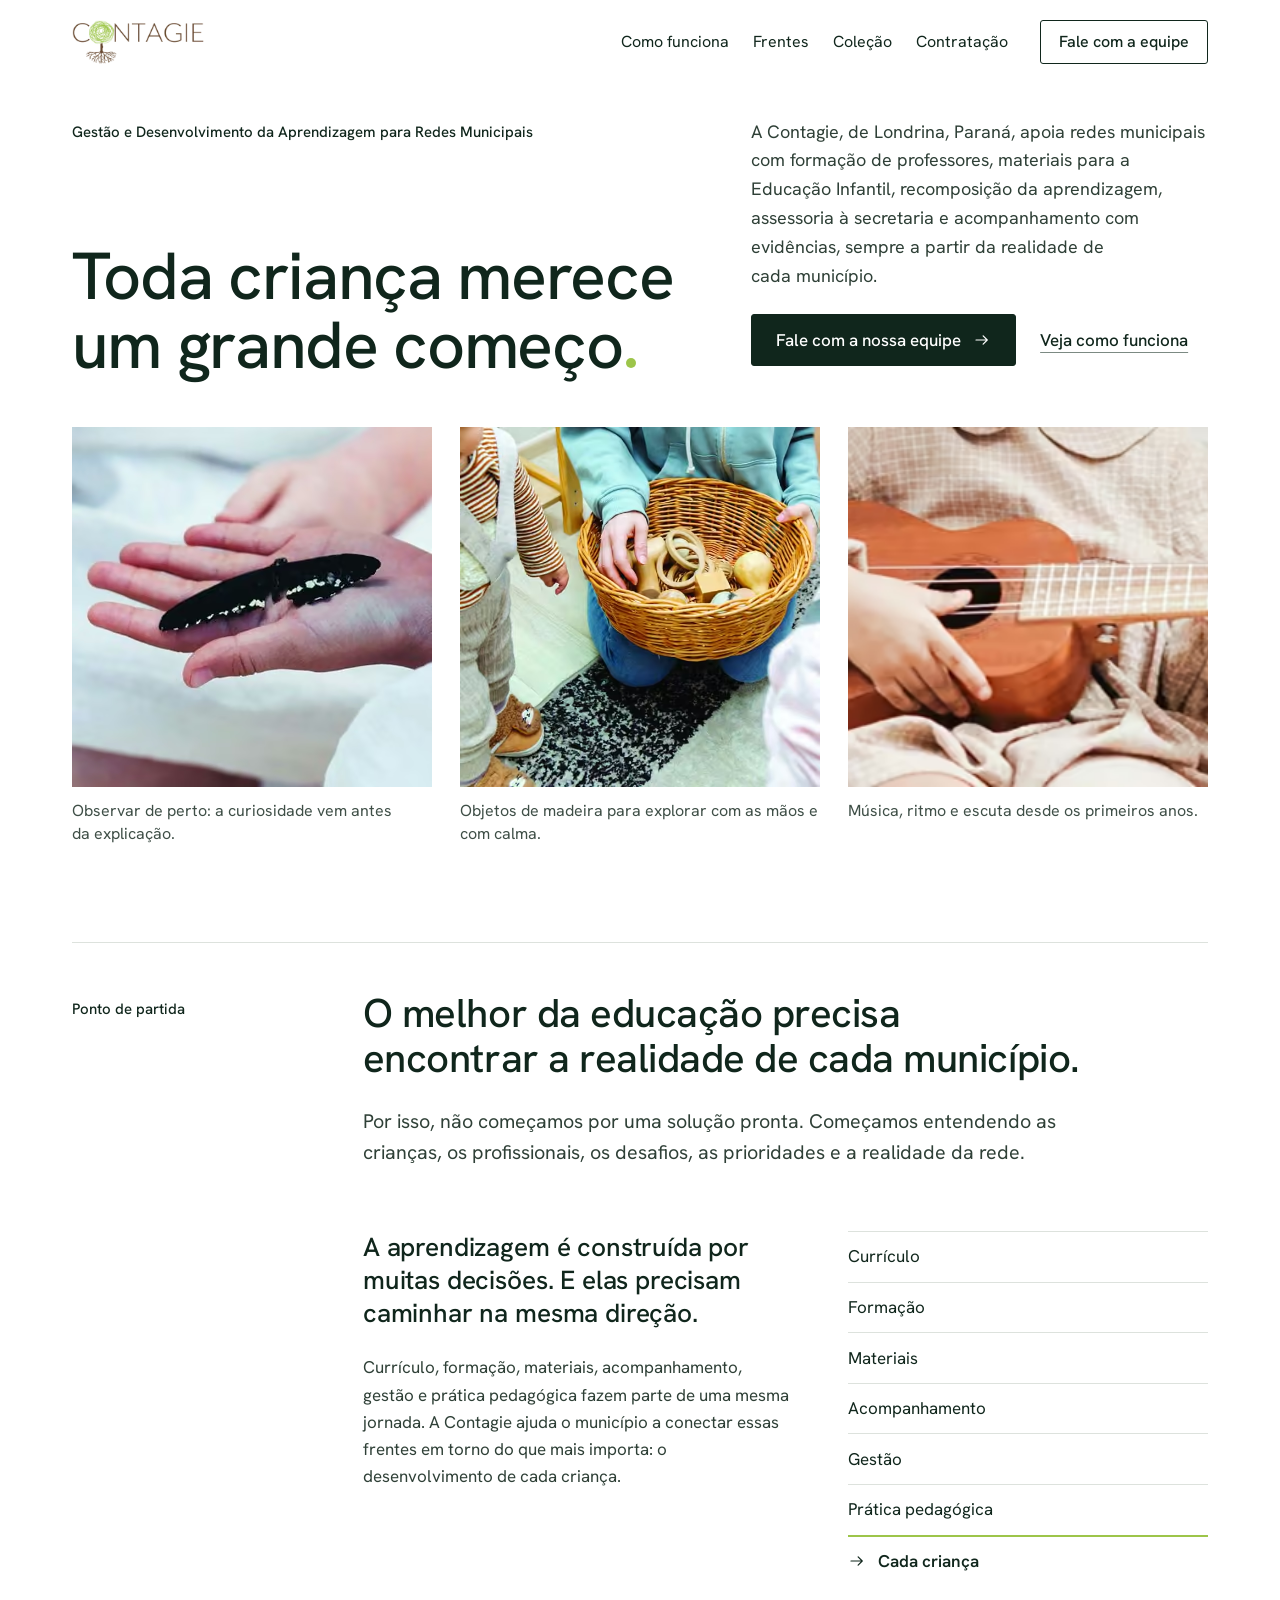
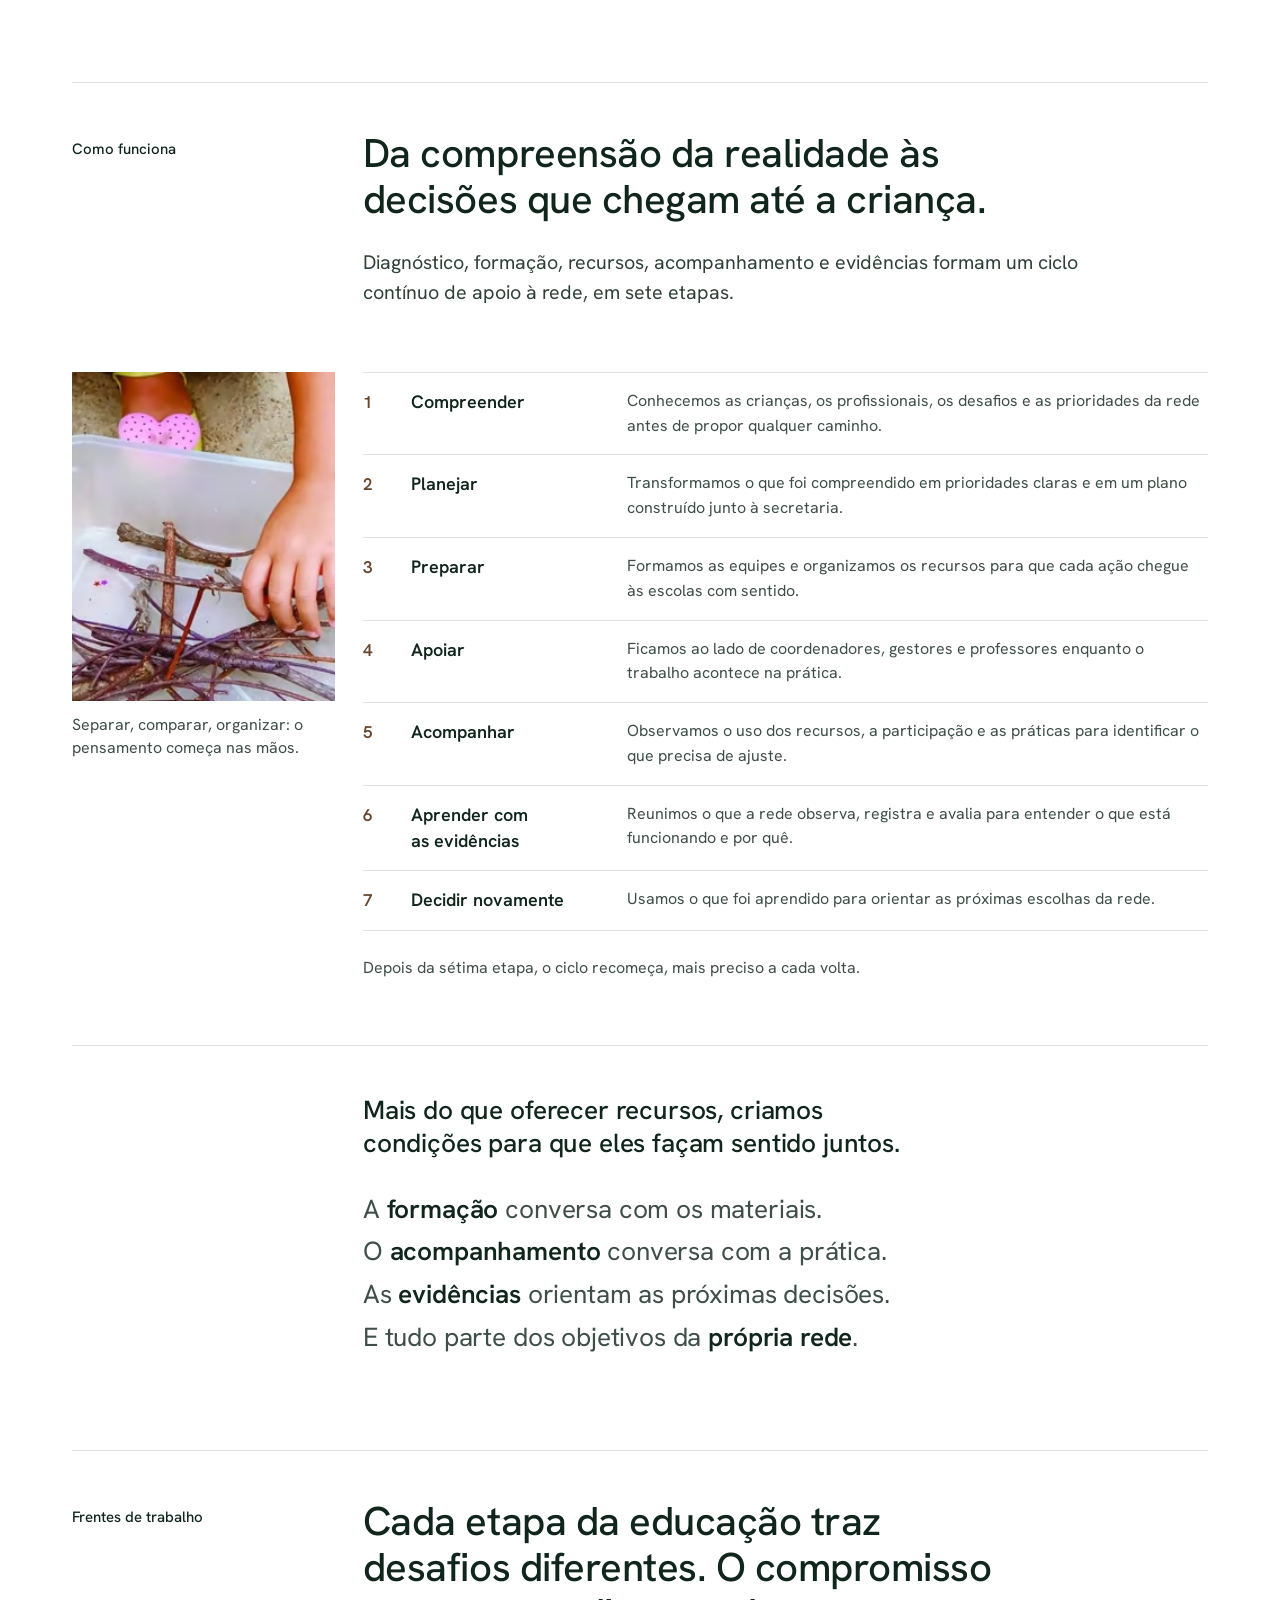
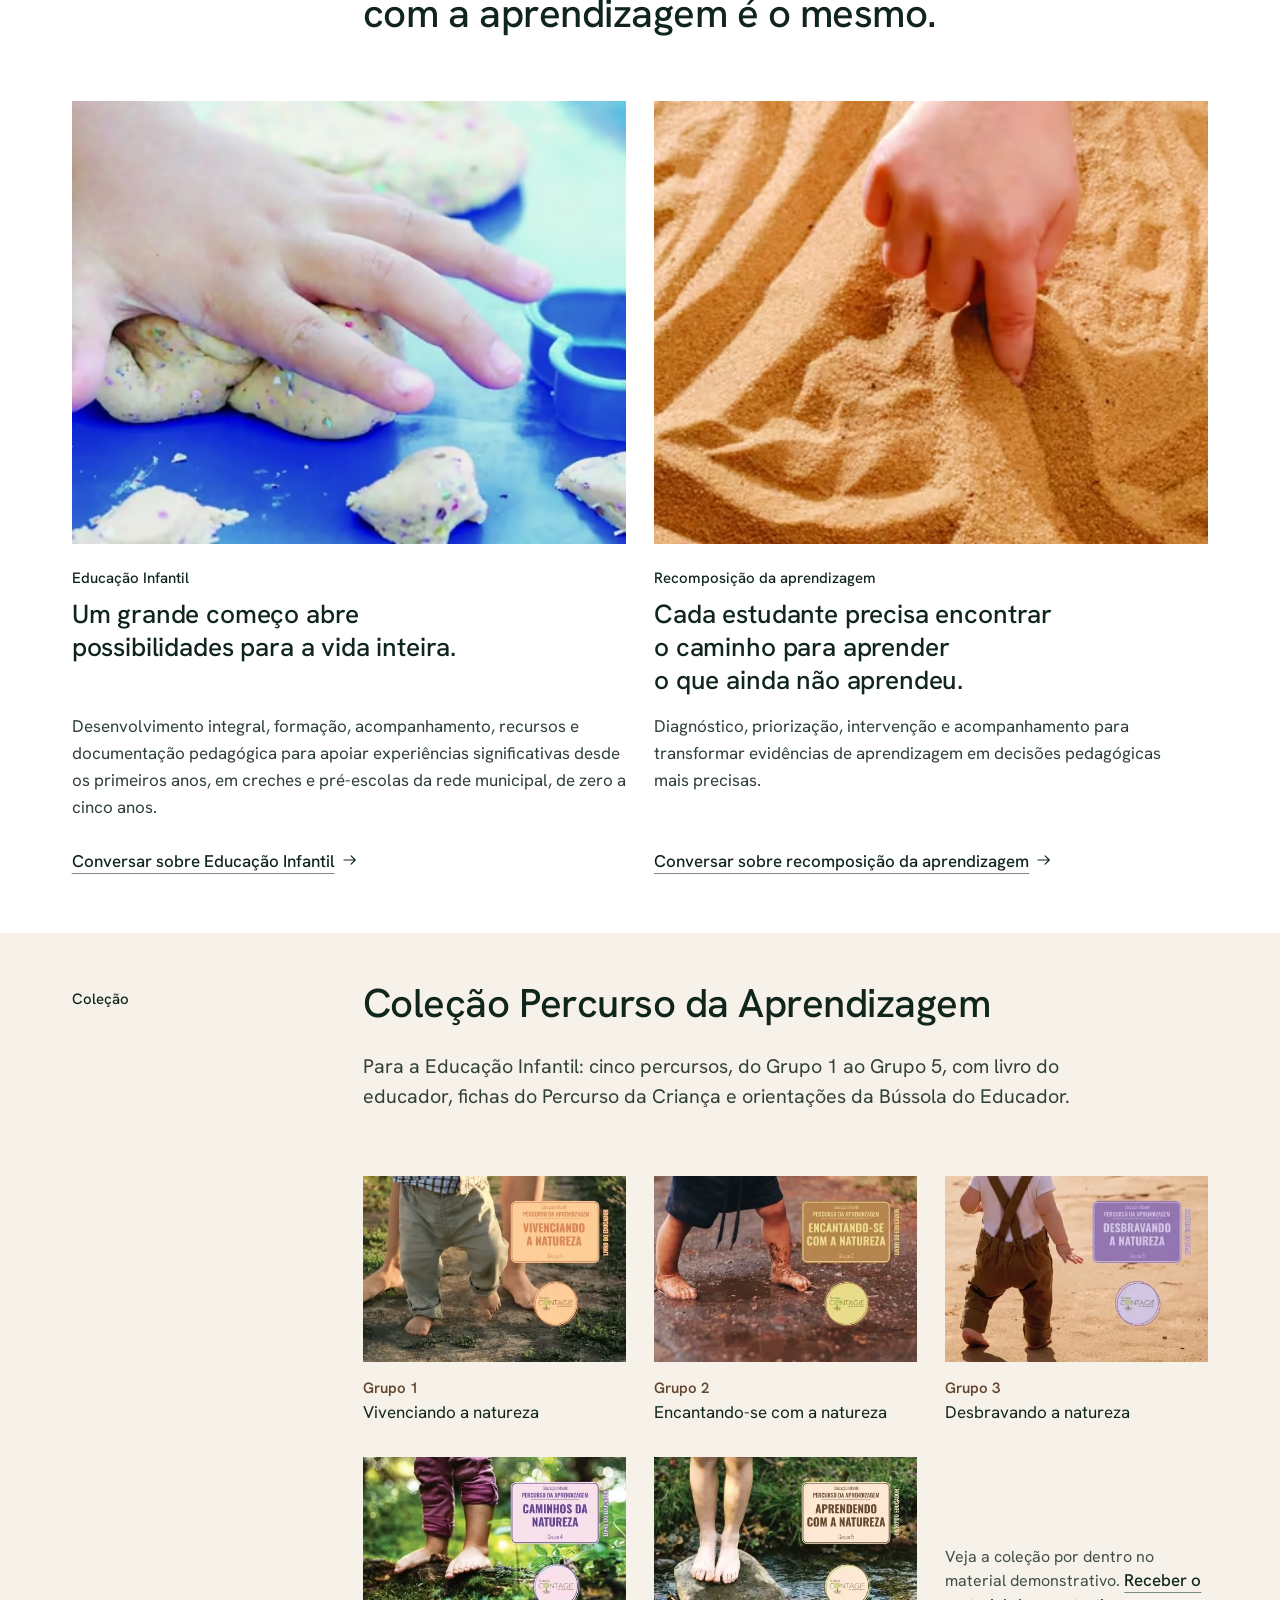
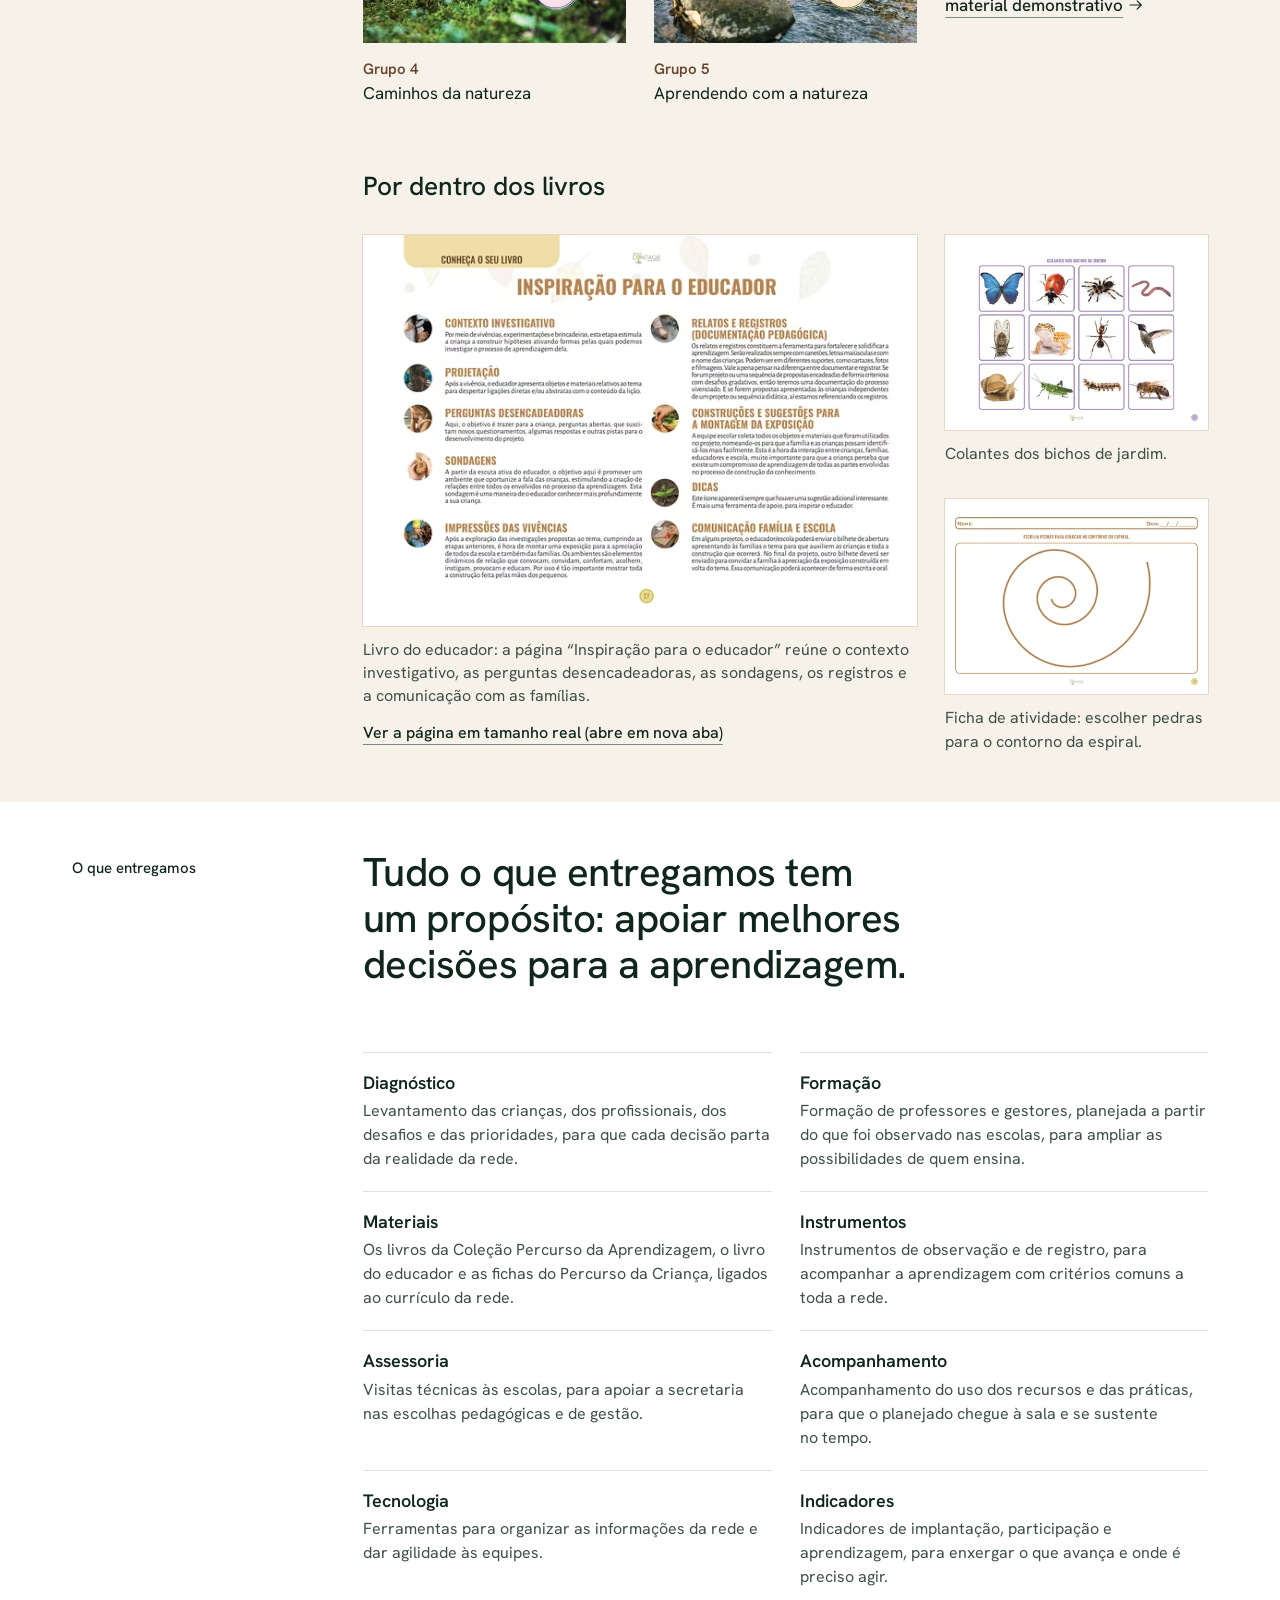
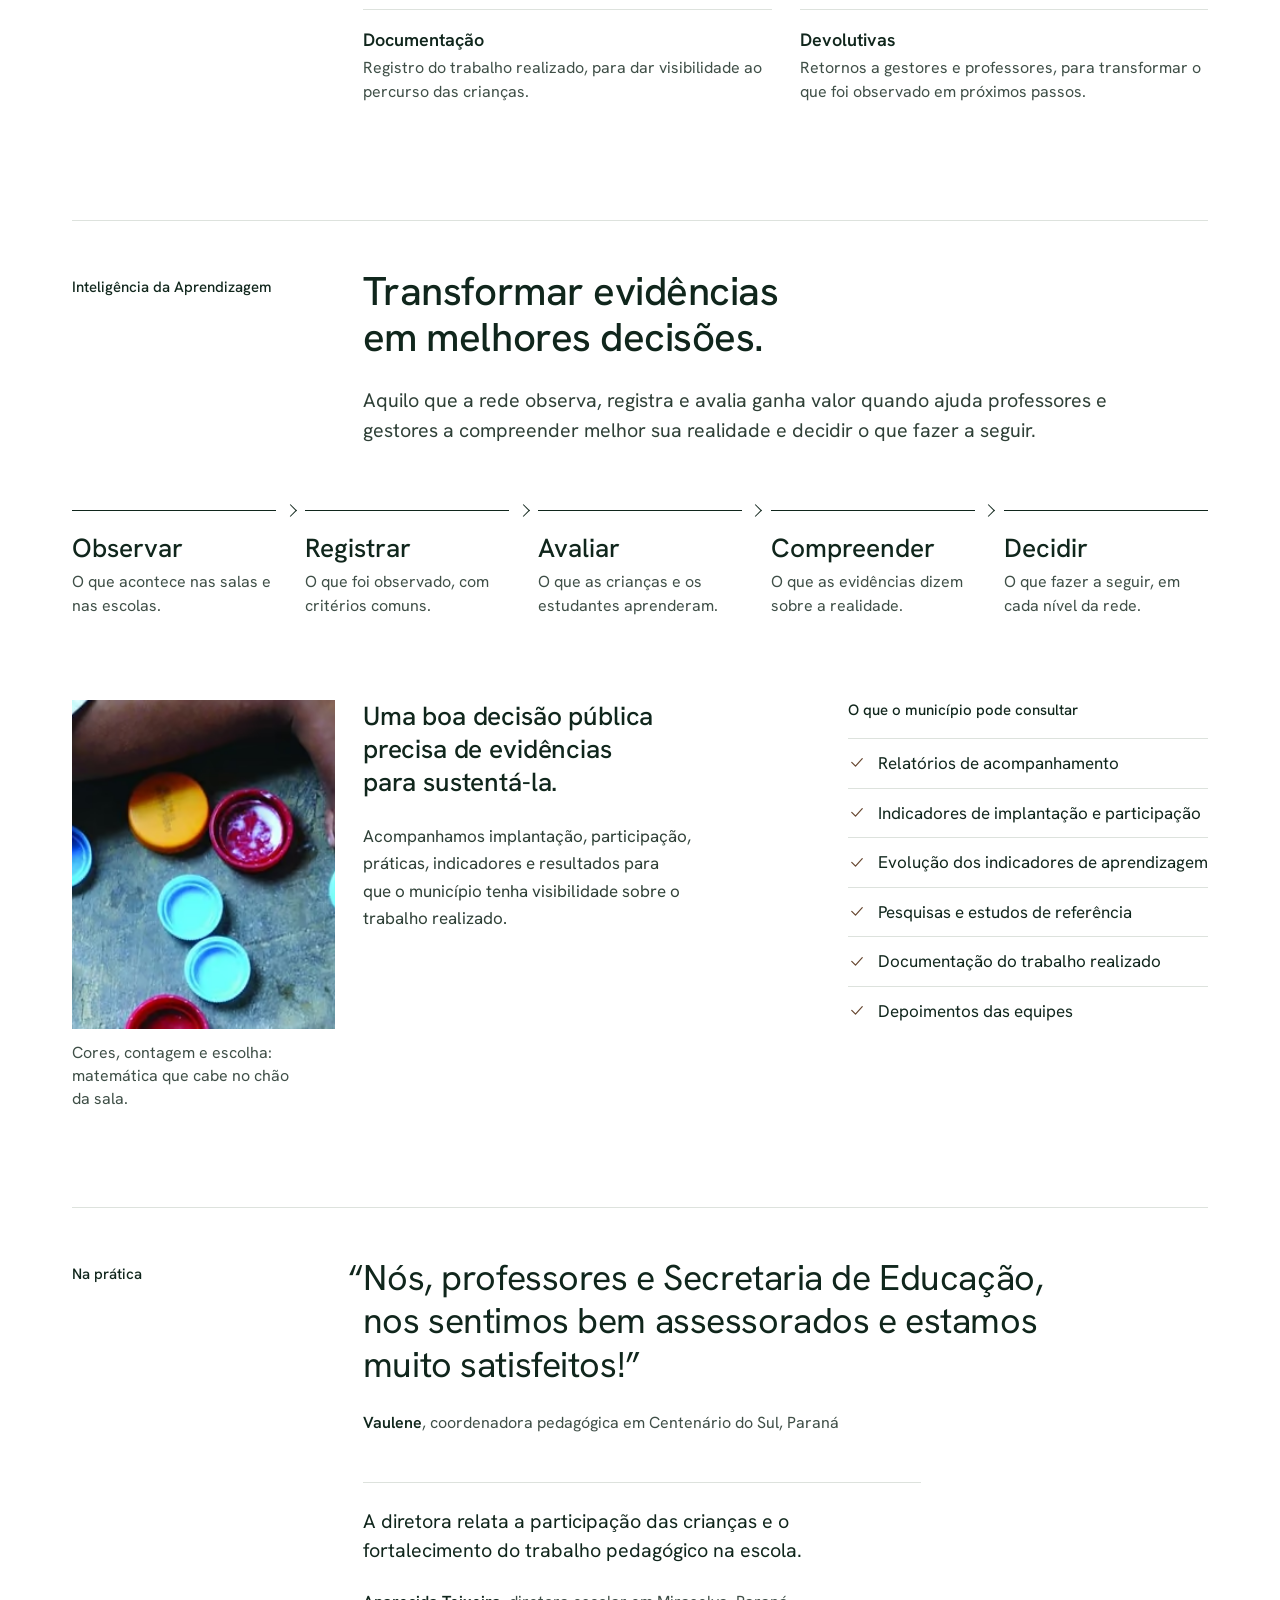
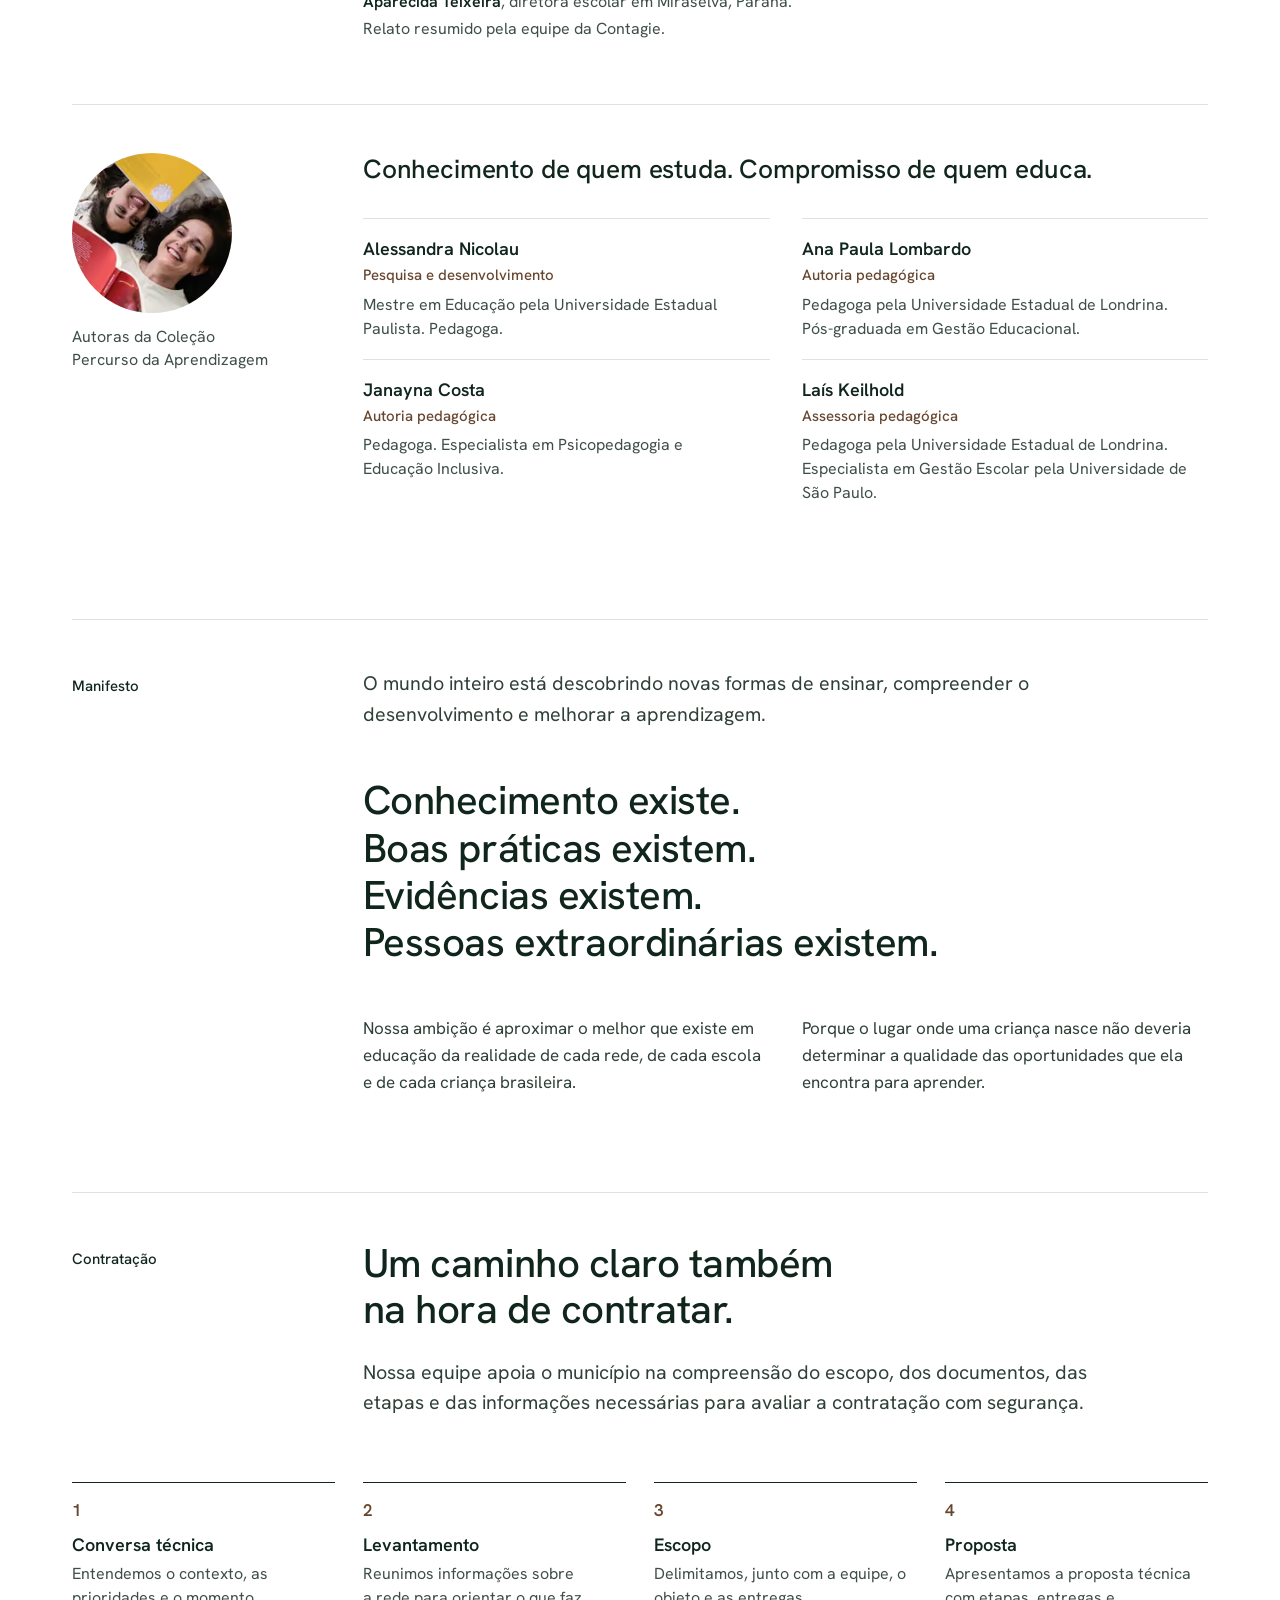
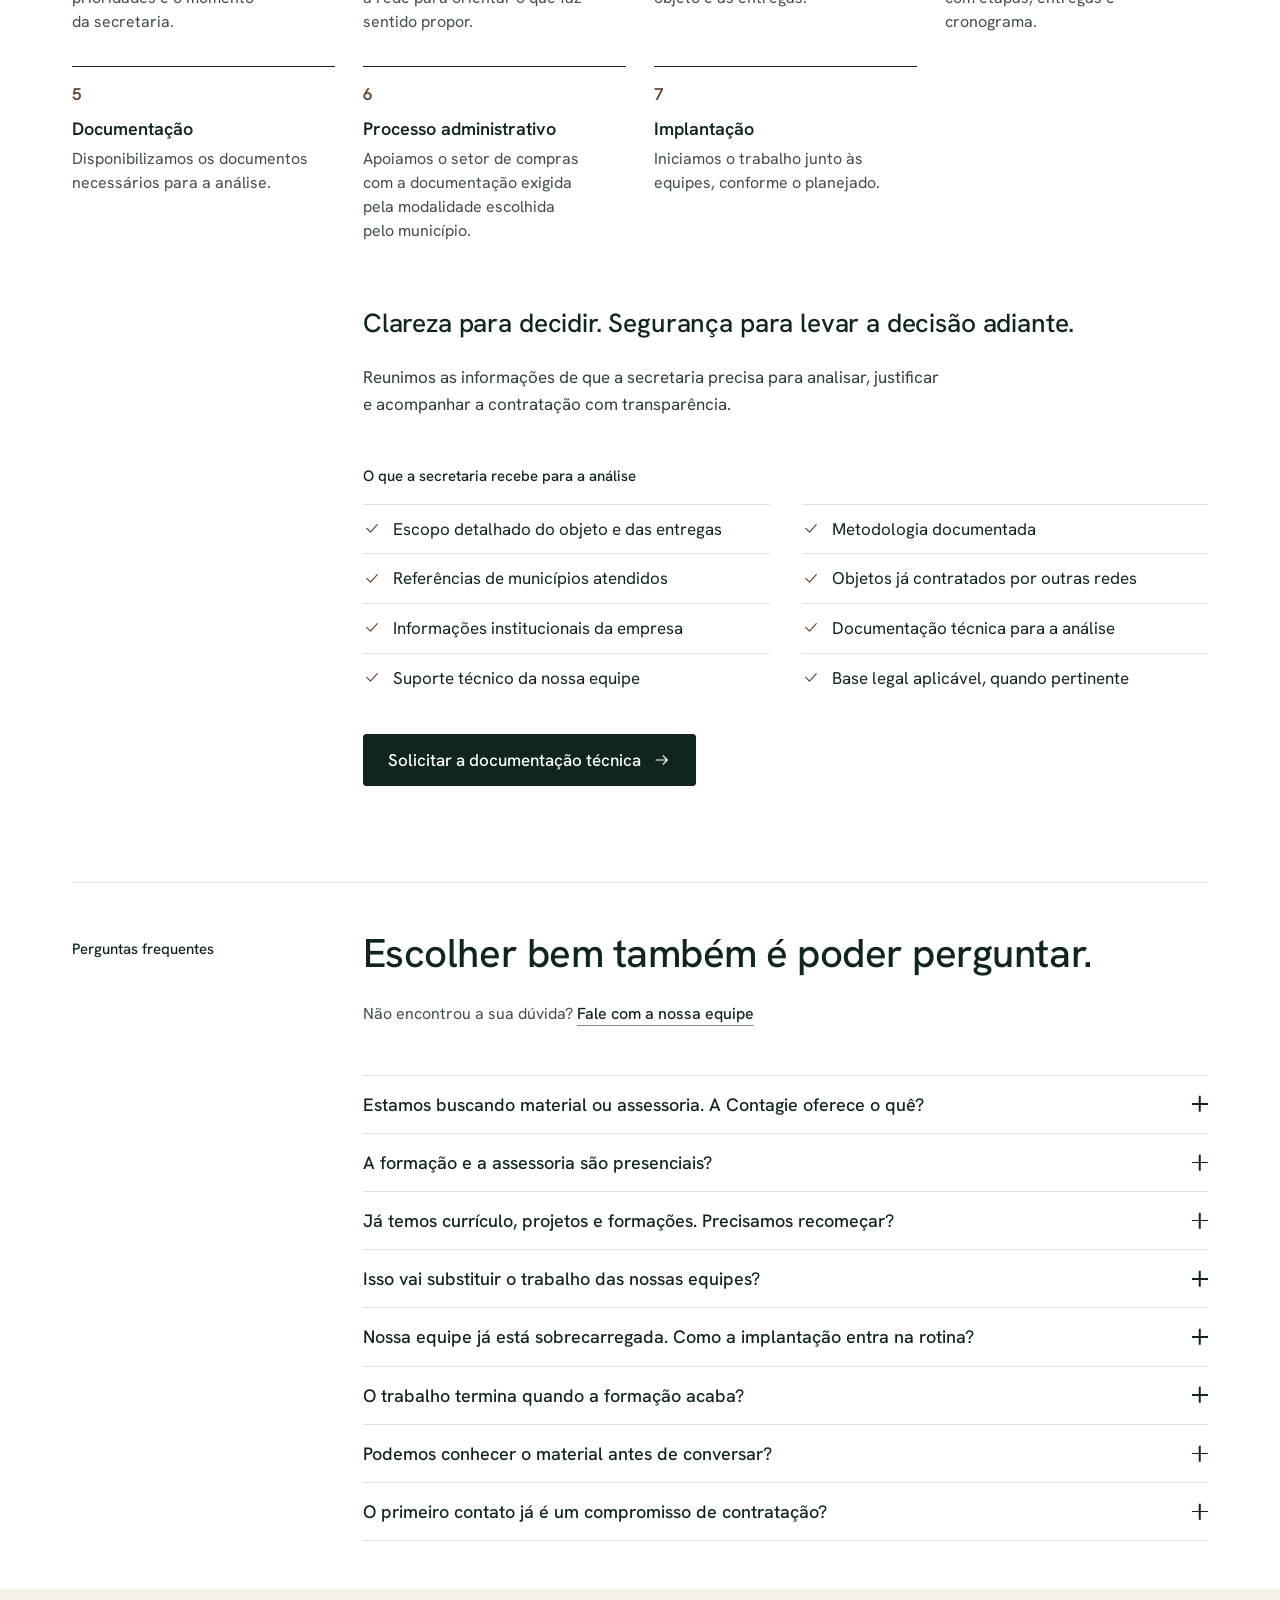
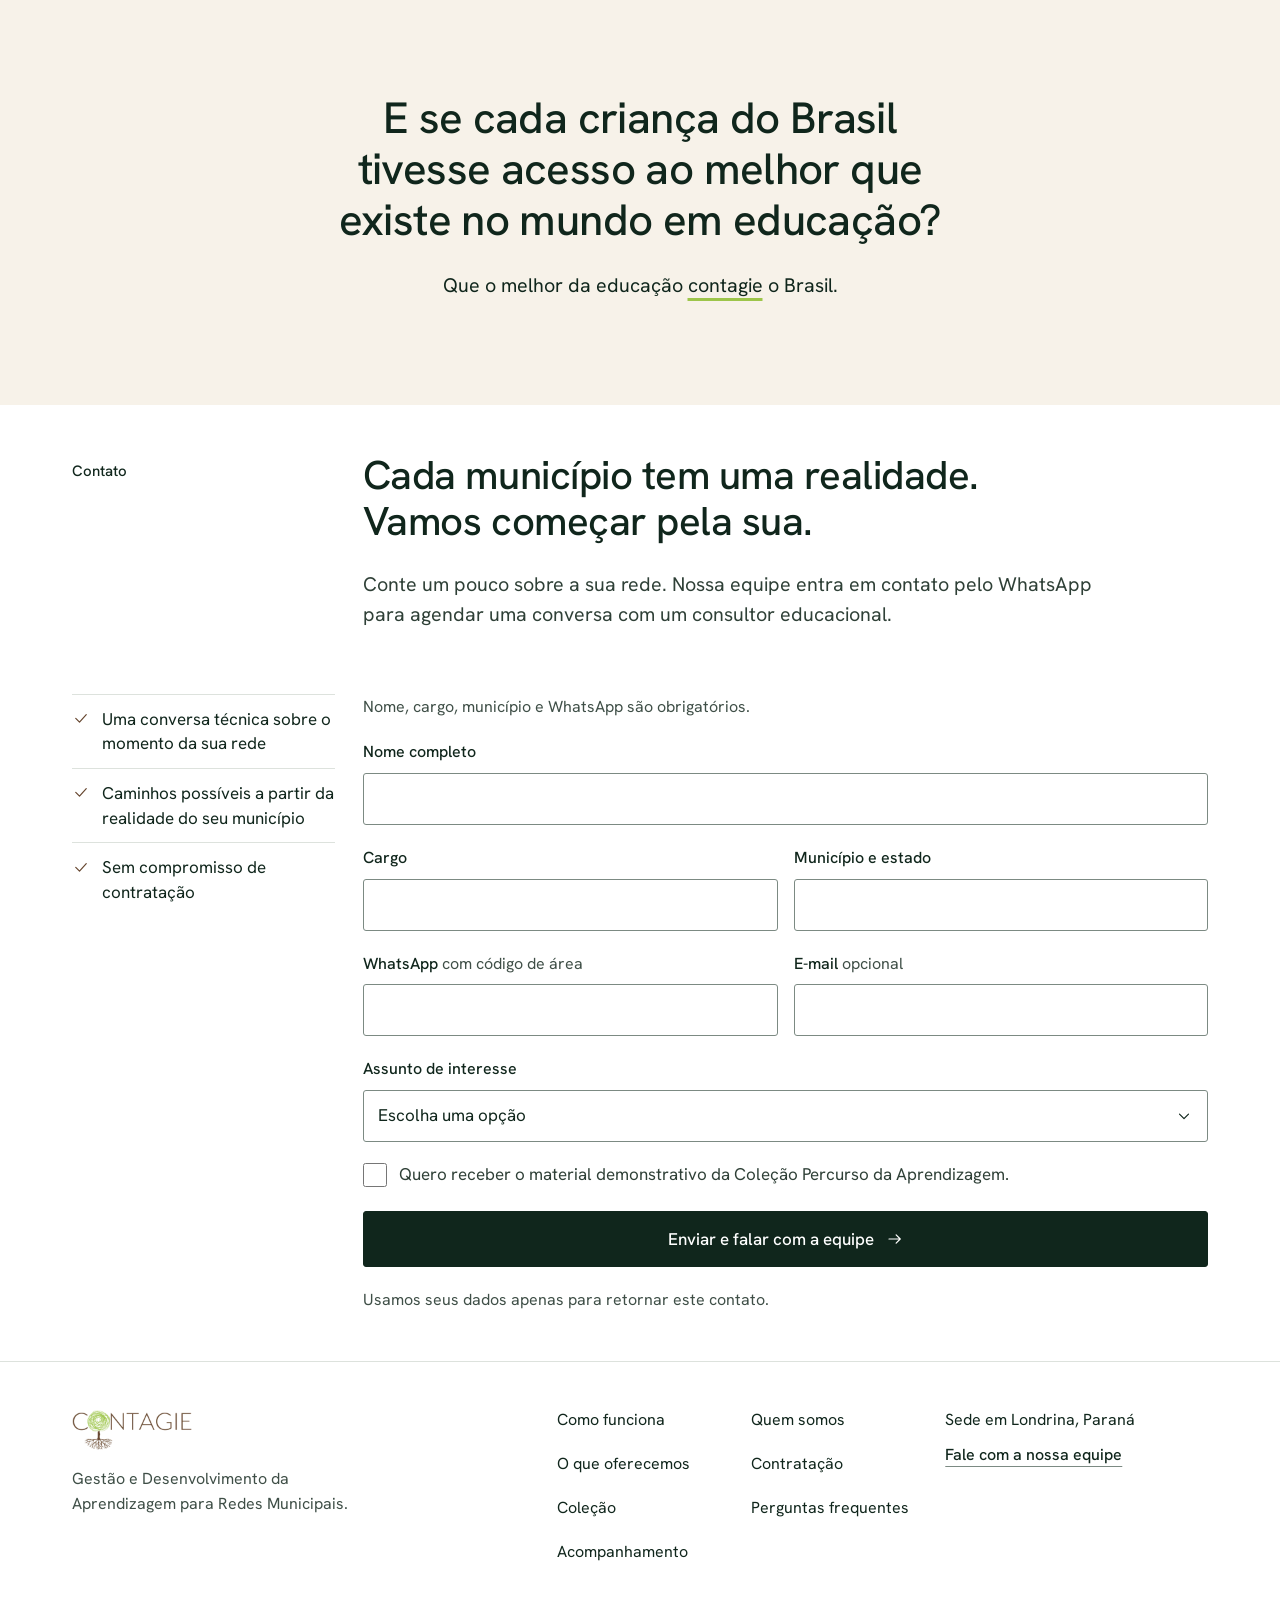
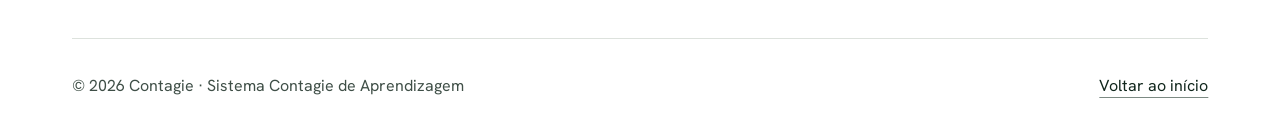
==== commit e308bcb0: "Aplicar a revisão final independente: menos ruído e leitura mais clara - Retirar os números das seçõ" ====
--- a/index.html
+++ b/index.html
@@ -127,7 +127,7 @@
   <!-- 2. Ponto de partida e o desafio -->
   <section class="secao" id="ponto-de-partida" aria-labelledby="titulo-partida">
     <div class="recipiente grade">
-      <p class="rotulo secao__rotulo"><span class="numeral" aria-hidden="true">1</span> Ponto de partida</p>
+      <p class="rotulo secao__rotulo">Ponto de partida</p>
       <div class="secao__cabeca">
         <h2 class="texto-titulo" id="titulo-partida">O melhor da educação precisa encontrar a realidade de cada município.</h2>
         <p class="texto-destaque">Por isso, não começamos por uma solução pronta. Começamos entendendo as crianças, os profissionais, os desafios, as prioridades e a realidade da rede.</p>
@@ -152,7 +152,7 @@
   <!-- 3. Como funciona: o ciclo em sete etapas -->
   <section class="secao" id="metodo" aria-labelledby="titulo-metodo">
     <div class="recipiente grade">
-      <p class="rotulo secao__rotulo"><span class="numeral" aria-hidden="true">2</span> Como funciona</p>
+      <p class="rotulo secao__rotulo">Como funciona</p>
       <div class="secao__cabeca">
         <h2 class="texto-titulo" id="titulo-metodo">Da compreensão da realidade às decisões que chegam até a criança.</h2>
         <p class="texto-destaque">Diagnóstico, formação, recursos, acompanhamento e evidências formam um ciclo contínuo de apoio à rede, em sete etapas.</p>
@@ -197,7 +197,7 @@
   <!-- 4. Frentes de trabalho -->
   <section class="secao" id="frentes" aria-labelledby="titulo-frentes">
     <div class="recipiente grade">
-      <p class="rotulo secao__rotulo"><span class="numeral" aria-hidden="true">3</span> Frentes de trabalho</p>
+      <p class="rotulo secao__rotulo">Frentes de trabalho</p>
       <div class="secao__cabeca">
         <h2 class="texto-titulo" id="titulo-frentes">Cada etapa da educação traz desafios diferentes. O compromisso com a aprendizagem é o mesmo.</h2>
       </div>
@@ -231,7 +231,7 @@
   <!-- 5. Coleção Percurso da Aprendizagem -->
   <section class="secao secao--areia" id="colecao" aria-labelledby="titulo-colecao">
     <div class="recipiente grade">
-      <p class="rotulo secao__rotulo"><span class="numeral" aria-hidden="true">4</span> Coleção</p>
+      <p class="rotulo secao__rotulo">Coleção</p>
       <div class="secao__cabeca">
         <h2 class="texto-titulo" id="titulo-colecao">Coleção Percurso da Aprendizagem</h2>
         <p class="texto-destaque">Para a Educação Infantil: cinco percursos, do Grupo 1 ao Grupo 5, com livro do educador, fichas do Percurso da Criança e orientações da Bússola do Educador.</p>
@@ -283,19 +283,10 @@
   <!-- 6. O que entregamos -->
   <section class="secao" id="entregas" aria-labelledby="titulo-entregas">
     <div class="recipiente grade">
-      <p class="rotulo secao__rotulo"><span class="numeral" aria-hidden="true">5</span> O que entregamos</p>
+      <p class="rotulo secao__rotulo">O que entregamos</p>
       <div class="secao__cabeca">
         <h2 class="texto-titulo" id="titulo-entregas">Tudo o que entregamos tem um propósito: apoiar melhores decisões para a aprendizagem.</h2>
       </div>
-      <!-- A figura reproduz a coluna "Visita técnica" de uma página real da Assessoria Pedagógica, inteira, sem cortar frases. -->
-      <figure class="lateral-foto lateral-foto--pagina">
-        <picture class="foto">
-          <source type="image/avif" srcset="assets/imagens/pagina-assessoria-4x5-296.avif 296w, assets/imagens/pagina-assessoria-4x5-570.avif 570w" sizes="(min-width: 90rem) 296px, (min-width: 64rem) 22vw, 15rem">
-          <source type="image/webp" srcset="assets/imagens/pagina-assessoria-4x5-296.webp 296w, assets/imagens/pagina-assessoria-4x5-570.webp 570w" sizes="(min-width: 90rem) 296px, (min-width: 64rem) 22vw, 15rem">
-          <img src="assets/imagens/pagina-assessoria-4x5-570.webp" width="570" height="712" loading="lazy" decoding="async" alt="Coluna de uma página da Assessoria Pedagógica sob o título Visita técnica: formato presencial, carga horária de oito horas, para docentes e gestores; a descrição da visita e escuta pedagógica e três objetivos: visitar as unidades escolares para orientações no local, identificar necessidades e melhorias na implementação da metodologia e oferecer formação pedagógica aos docentes e gestores.">
-        </picture>
-        <figcaption>Assessoria pedagógica: roteiro da visita técnica às escolas, com docentes e gestores.</figcaption>
-      </figure>
       <dl class="entregas">
         <div><dt>Diagnóstico</dt><dd>Levantamento das crianças, dos profissionais, dos desafios e das prioridades, para que cada decisão parta da realidade da rede.</dd></div>
         <div><dt>Formação</dt><dd>Formação de professores e gestores, planejada a partir do que foi observado nas escolas, para ampliar as possibilidades de quem ensina.</dd></div>
@@ -314,7 +305,7 @@
   <!-- 7. Inteligência da Aprendizagem -->
   <section class="secao" id="evidencias" aria-labelledby="titulo-evidencias">
     <div class="recipiente grade">
-      <p class="rotulo secao__rotulo"><span class="numeral" aria-hidden="true">6</span> Inteligência da Aprendizagem</p>
+      <p class="rotulo secao__rotulo">Inteligência da Aprendizagem</p>
       <div class="secao__cabeca">
         <h2 class="texto-titulo" id="titulo-evidencias">Transformar evidências em melhores decisões.</h2>
         <p class="texto-destaque">Aquilo que a rede observa, registra e avalia ganha valor quando ajuda professores e gestores a compreender melhor sua realidade e decidir o que fazer a seguir.</p>
@@ -360,7 +351,7 @@
   <section class="secao" id="pratica" aria-labelledby="titulo-pratica">
     <div class="recipiente grade">
       <div class="secao__lado">
-        <h2 class="rotulo secao__rotulo" id="titulo-pratica"><span class="numeral" aria-hidden="true">7</span> Na prática</h2>
+        <h2 class="rotulo secao__rotulo" id="titulo-pratica">Na prática</h2>
       </div>
       <div class="pratica__vozes">
         <figure class="citacao">
@@ -406,7 +397,7 @@
   <!-- Texto do manifesto ainda precisa ser validado pela Aline antes da publicação. -->
   <section class="secao" id="manifesto" aria-labelledby="titulo-manifesto">
     <div class="recipiente grade">
-      <h2 class="rotulo secao__rotulo" id="titulo-manifesto"><span class="numeral" aria-hidden="true">8</span> Manifesto</h2>
+      <h2 class="rotulo secao__rotulo" id="titulo-manifesto">Manifesto</h2>
       <div class="manifesto">
         <p class="texto-destaque">O mundo inteiro está descobrindo novas formas de ensinar, compreender o desenvolvimento e melhorar a aprendizagem.</p>
         <p class="manifesto__refrao"><span>Conhecimento existe.</span> <span>Boas práticas existem.</span> <span>Evidências existem.</span> <span>Pessoas extraordinárias&nbsp;existem.</span></p>
@@ -421,7 +412,7 @@
   <!-- 10. Contratação -->
   <section class="secao" id="contratacao" aria-labelledby="titulo-contratacao">
     <div class="recipiente grade">
-      <p class="rotulo secao__rotulo"><span class="numeral" aria-hidden="true">9</span> Contratação</p>
+      <p class="rotulo secao__rotulo">Contratação</p>
       <div class="secao__cabeca">
         <h2 class="texto-titulo" id="titulo-contratacao">Um caminho claro também na hora de contratar.</h2>
         <p class="texto-destaque">Nossa equipe apoia o município na compreensão do escopo, dos documentos, das etapas e das informações necessárias para avaliar a contratação com segurança.</p>
@@ -465,7 +456,7 @@
   <!-- 11. Perguntas frequentes -->
   <section class="secao" id="perguntas" aria-labelledby="titulo-perguntas">
     <div class="recipiente grade">
-      <p class="rotulo secao__rotulo"><span class="numeral" aria-hidden="true">10</span> Perguntas frequentes</p>
+      <p class="rotulo secao__rotulo">Perguntas frequentes</p>
       <div class="secao__cabeca">
         <h2 class="texto-titulo" id="titulo-perguntas">Escolher bem também é poder perguntar.</h2>
         <p class="lateral__apoio">Não encontrou a sua dúvida? <a class="link" href="#contato">Fale com a nossa equipe</a></p>
@@ -498,7 +489,7 @@
   <!-- 13. Contato -->
   <section class="secao contato" id="contato" aria-labelledby="titulo-contato">
     <div class="recipiente grade">
-      <p class="rotulo secao__rotulo"><span class="numeral" aria-hidden="true">11</span> Contato</p>
+      <p class="rotulo secao__rotulo">Contato</p>
       <div class="secao__cabeca">
         <h2 class="texto-titulo" id="titulo-contato">Cada município tem uma realidade. Vamos começar pela sua.</h2>
         <p class="texto-destaque">Conte um pouco sobre a sua rede. Nossa equipe entra em contato pelo WhatsApp para agendar uma conversa com um consultor educacional.</p>
@@ -513,14 +504,6 @@
              Nacional da Pessoa Jurídica. Com os dados, mostrar aqui, logo abaixo do subtítulo e antes da lista, o botão
              <a class="botao botao--contorno" href="https://wa.me/55DDDNUMERO?text=Ol%C3%A1%2C%20sou%20da%20Secretaria%20de%20Educa%C3%A7%C3%A3o%20de%20">Conversar pelo WhatsApp</a>
              e o e-mail <a class="link" href="mailto:EMAIL">EMAIL</a>, e repetir o botão no rodapé. -->
-        <figure class="contato__material">
-          <picture>
-            <source type="image/avif" srcset="assets/imagens/material-demonstrativo-600.avif 600w, assets/imagens/material-demonstrativo-1000.avif 1000w" sizes="(min-width: 90rem) 296px, (min-width: 64rem) 22vw, 15rem">
-            <source type="image/webp" srcset="assets/imagens/material-demonstrativo-600.webp 600w, assets/imagens/material-demonstrativo-1000.webp 1000w" sizes="(min-width: 90rem) 296px, (min-width: 64rem) 22vw, 15rem">
-            <img src="assets/imagens/material-demonstrativo-600.webp" width="1000" height="708" loading="lazy" decoding="async" alt="Capa do material demonstrativo Percurso da Aprendizagem, Descritivo do primeiro trimestre, dos Grupos 1 a 5, com fotografias de pés de crianças na terra e na grama.">
-          </picture>
-          <figcaption>A capa do material demonstrativo, que pode ser pedido no formulário.</figcaption>
-        </figure>
       </div>
 
       <!-- PENDENTE: pedir ao cliente o prazo real de retorno (por exemplo "em até um dia útil") e incluí-lo na mensagem de sucesso
--- a/assets/css/estilo.css
+++ b/assets/css/estilo.css
@@ -115,10 +115,6 @@
 .texto-destaque { font-size: var(--t-destaque); line-height: 1.55; max-width: 38em; color: var(--texto); }
 /* Rótulos sem espaçamento extra entre letras: frações de pixel geravam espaços irregulares em 15 pixels. */
 .rotulo { font-size: var(--t-rotulo); line-height: 1.45; font-weight: 500; letter-spacing: 0; color: var(--tinta); }
-.numeral {
-  display: inline-block; min-width: 1.75em; margin-right: 0;   /* o espaço real no HTML faz a separação */
-  color: var(--marrom); font-weight: 600; font-variant-numeric: tabular-nums;
-}
 figcaption { color: var(--apoio); font-size: var(--t-apoio); line-height: 1.45; }
 
 .ponto {
@@ -144,14 +140,17 @@
 .botao--contorno:hover { background: var(--tinta); color: var(--branco); }
 .botao--largo { width: 100%; min-height: 3.5rem; }
 
+/* Link em linha (não flexível): quando o texto quebra, a seta acompanha a última palavra.
+   O preenchimento vertical mantém a área de toque confortável. */
 .link {
-  display: inline-flex; align-items: center; gap: 0.5rem; min-height: 2.75rem;
+  display: inline; padding-block: 0.625rem;
   color: var(--tinta); font-weight: 500;
   text-decoration: underline; text-decoration-thickness: 1px;
   text-decoration-color: var(--fio-forte); text-underline-offset: 0.35em;
   transition: text-decoration-color var(--transicao);
 }
 .link:hover { text-decoration-color: var(--tinta); }
+.link .icone { display: inline-block; margin-left: 0.4rem; vertical-align: -0.15em; }
 .link--seta .icone { transition: transform var(--transicao); }
 .link--seta:hover .icone { transform: translateX(3px); }
 
@@ -270,7 +269,8 @@
   .secao > .grade::before { margin-bottom: var(--e3); }
   .lateral-foto { margin-top: var(--e4); }
   .lateral-foto .foto { aspect-ratio: 4 / 3; }
-  .lateral-foto--pagina { display: none; }
+  /* A foto das tampinhas tem pouca resolução: no celular ela sairia ampliada. */
+  .lateral-foto--consulta { display: none; }
 }
 @media (min-width: 48rem) and (max-width: 63.99rem) {
   .lateral-foto { grid-column: 1 / 5; }
@@ -306,8 +306,11 @@
   .so-celular { display: inline; }
   .abertura__fotos { display: contents; }
   .abertura__foto { grid-column: span 6; order: 2; margin-top: var(--e4); }
-  .abertura__foto--primeira { grid-column: 1 / -1; order: -1; margin: 0 0 var(--e3); }
-  .abertura__foto--primeira figcaption { margin-top: 0.5rem; }
+  .abertura__foto--primeira { grid-column: 1 / -1; order: -1; margin: 0 0 var(--e4); }
+  /* No celular a primeira linha de texto da página é o título, não a legenda da foto. */
+  .abertura__foto--primeira figcaption {
+    position: absolute; width: 1px; height: 1px; overflow: hidden; clip-path: inset(50%); white-space: nowrap;
+  }
   .abertura__foto--primeira .foto { aspect-ratio: 16 / 10; }
   .abertura__foto figcaption { font-size: var(--t-rotulo); }
   .acoes .botao { flex: 1 1 100%; }
@@ -376,7 +379,7 @@
 .conexoes__lista strong { font-weight: 600; }
 @media (max-width: 47.99rem) {
   .conexoes { margin-top: var(--e5); padding-top: var(--e3); }
-  .conexoes__lista li { font-size: 1.1875rem; text-wrap: wrap; }
+  .conexoes__lista li { font-size: 1.125rem; text-wrap: balance; }
 }
 
 @media (min-width: 64rem) {
@@ -452,7 +455,6 @@
   .entregas dt { display: inline; margin-right: 0.35em; font-size: 1.0625rem; }
   .entregas dd { display: inline; margin: 0; }
 }
-.lateral-foto--pagina .foto { background: var(--branco); border: 1px solid var(--fio); }
 @media (min-width: 64rem) {
   .entregas { display: grid; grid-template-columns: 1fr 1fr; column-gap: var(--calha); }
 }
@@ -505,7 +507,6 @@
 @media (min-width: 80rem) {
   .consulta { grid-column: 4 / 8; }
 }
-
 
 /* ---------- 17. Na prática ---------- */
 .citacao blockquote p {
@@ -641,16 +642,6 @@
 }
 
 .contato__lado { margin-top: var(--e4); }
-.contato__material { margin-top: var(--e5); }
-.contato__material img { box-shadow: 0 0 0 1px var(--fio); }
-/* No celular e no tablet, a capa do material fica pequena, com a legenda ao lado. */
-@media (max-width: 47.99rem) {
-  .contato__material { display: none; }
-}
-@media (min-width: 48rem) and (max-width: 63.99rem) {
-  .contato__material { display: grid; grid-template-columns: 8.5rem 1fr; column-gap: var(--e2); align-items: end; margin-top: var(--e4); }
-  .contato__material > picture + figcaption { margin-top: 0; }
-}
 
 .formulario { display: grid; gap: 1.25rem; margin-top: var(--e5); align-content: start; scroll-margin-top: 1.5rem; }
 .formulario__escolha { color: var(--tinta); font-weight: 500; }
